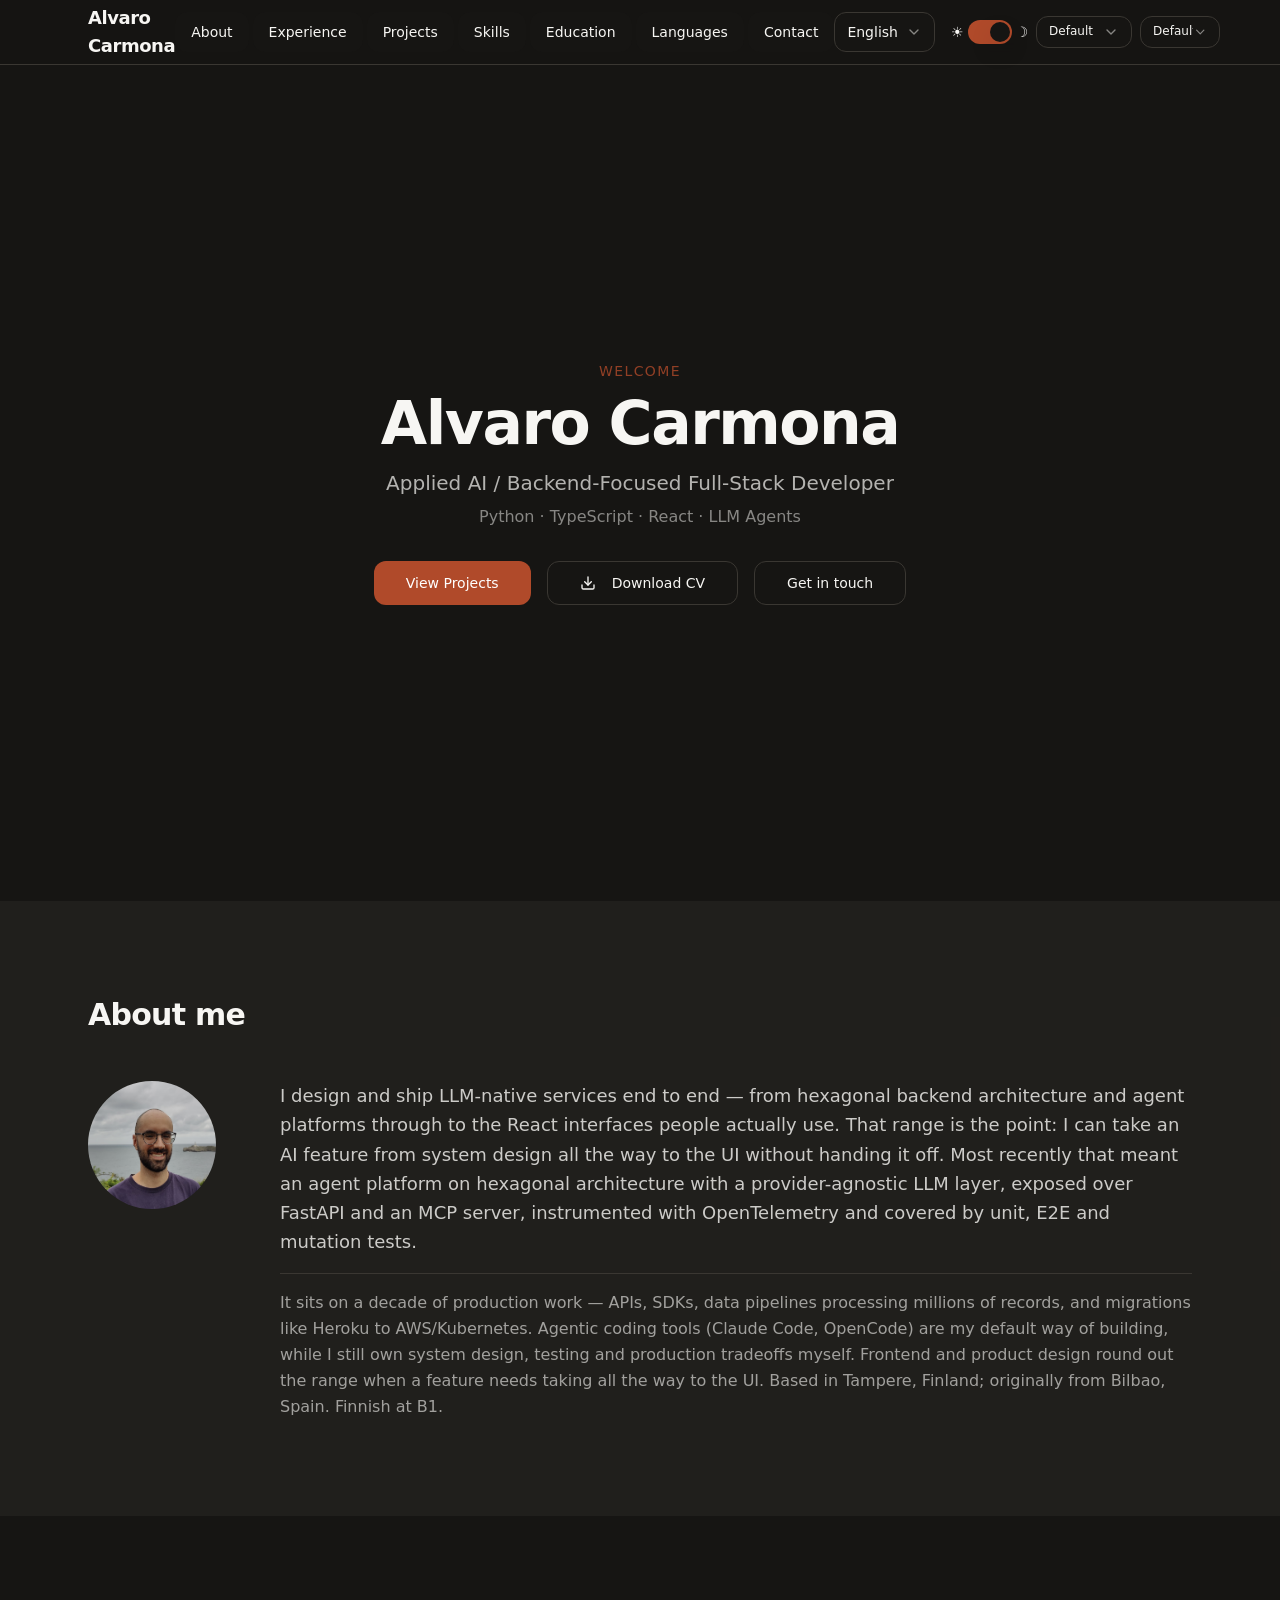
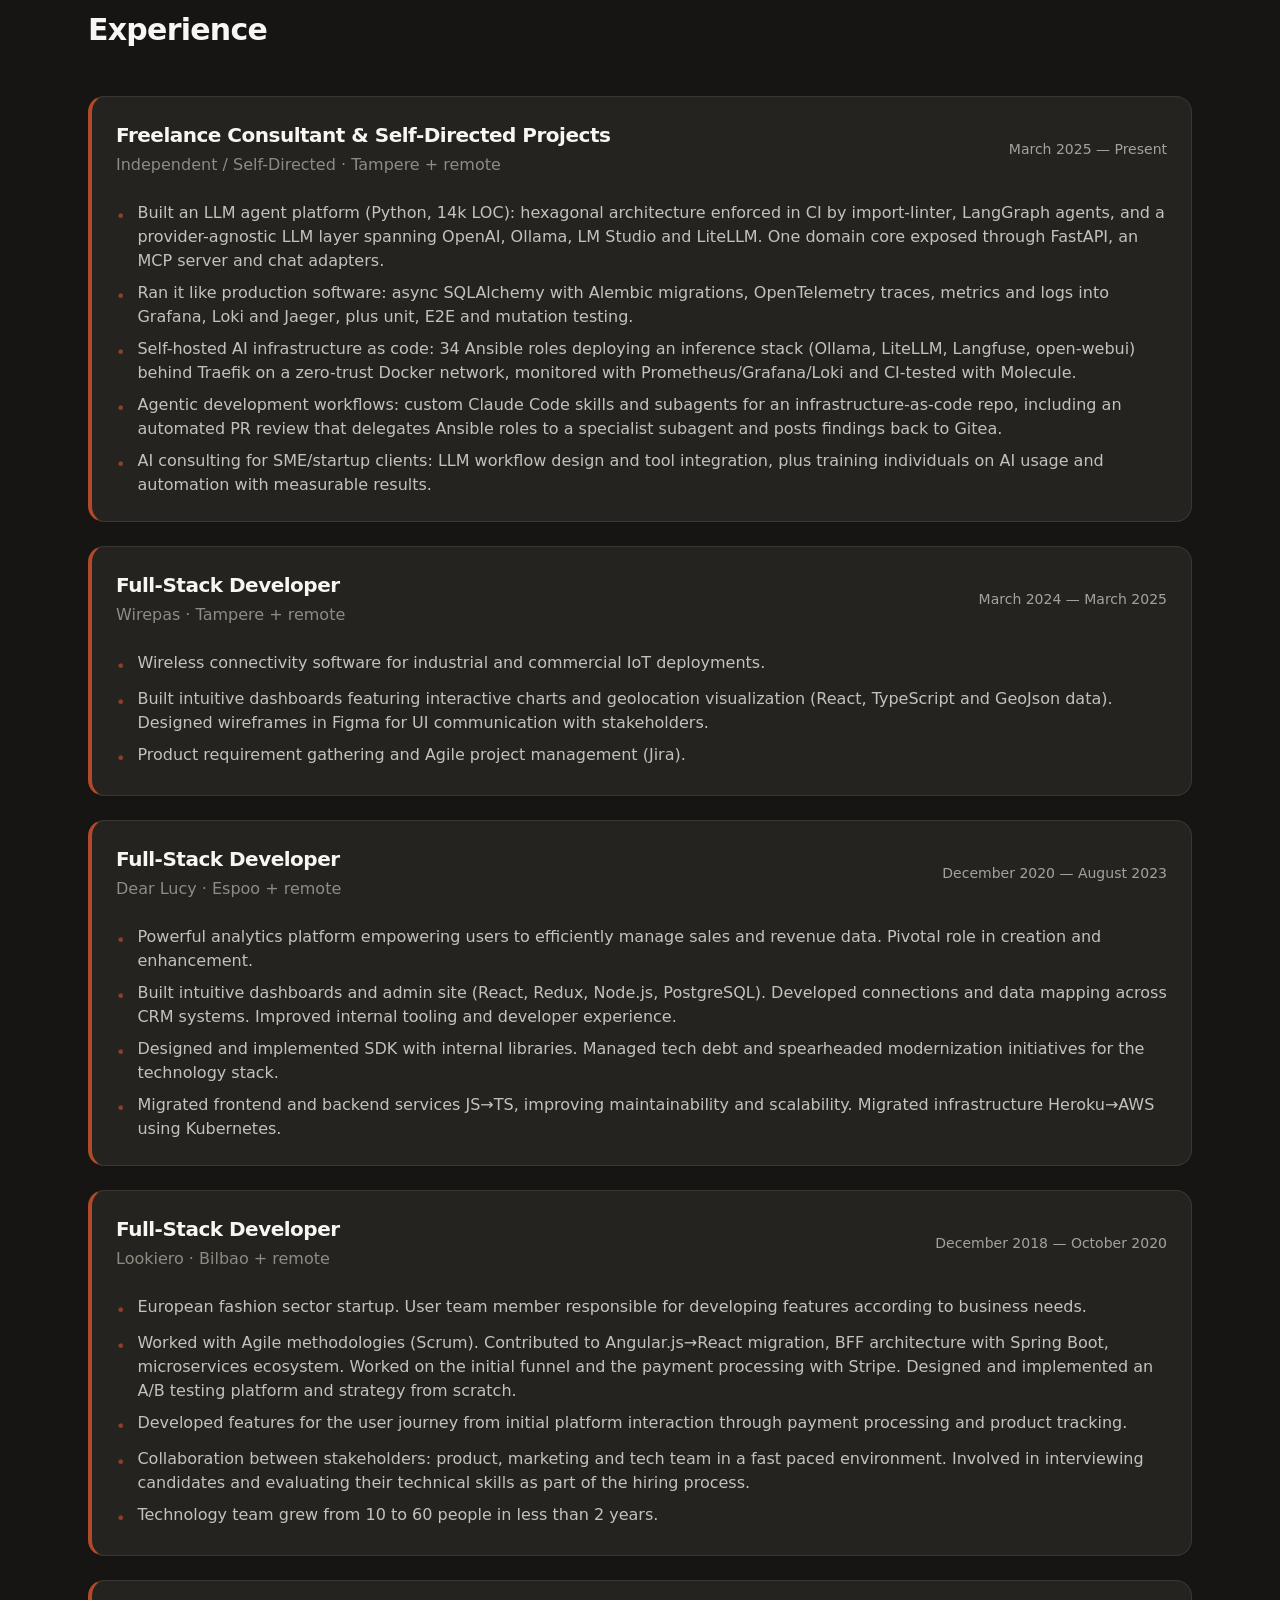
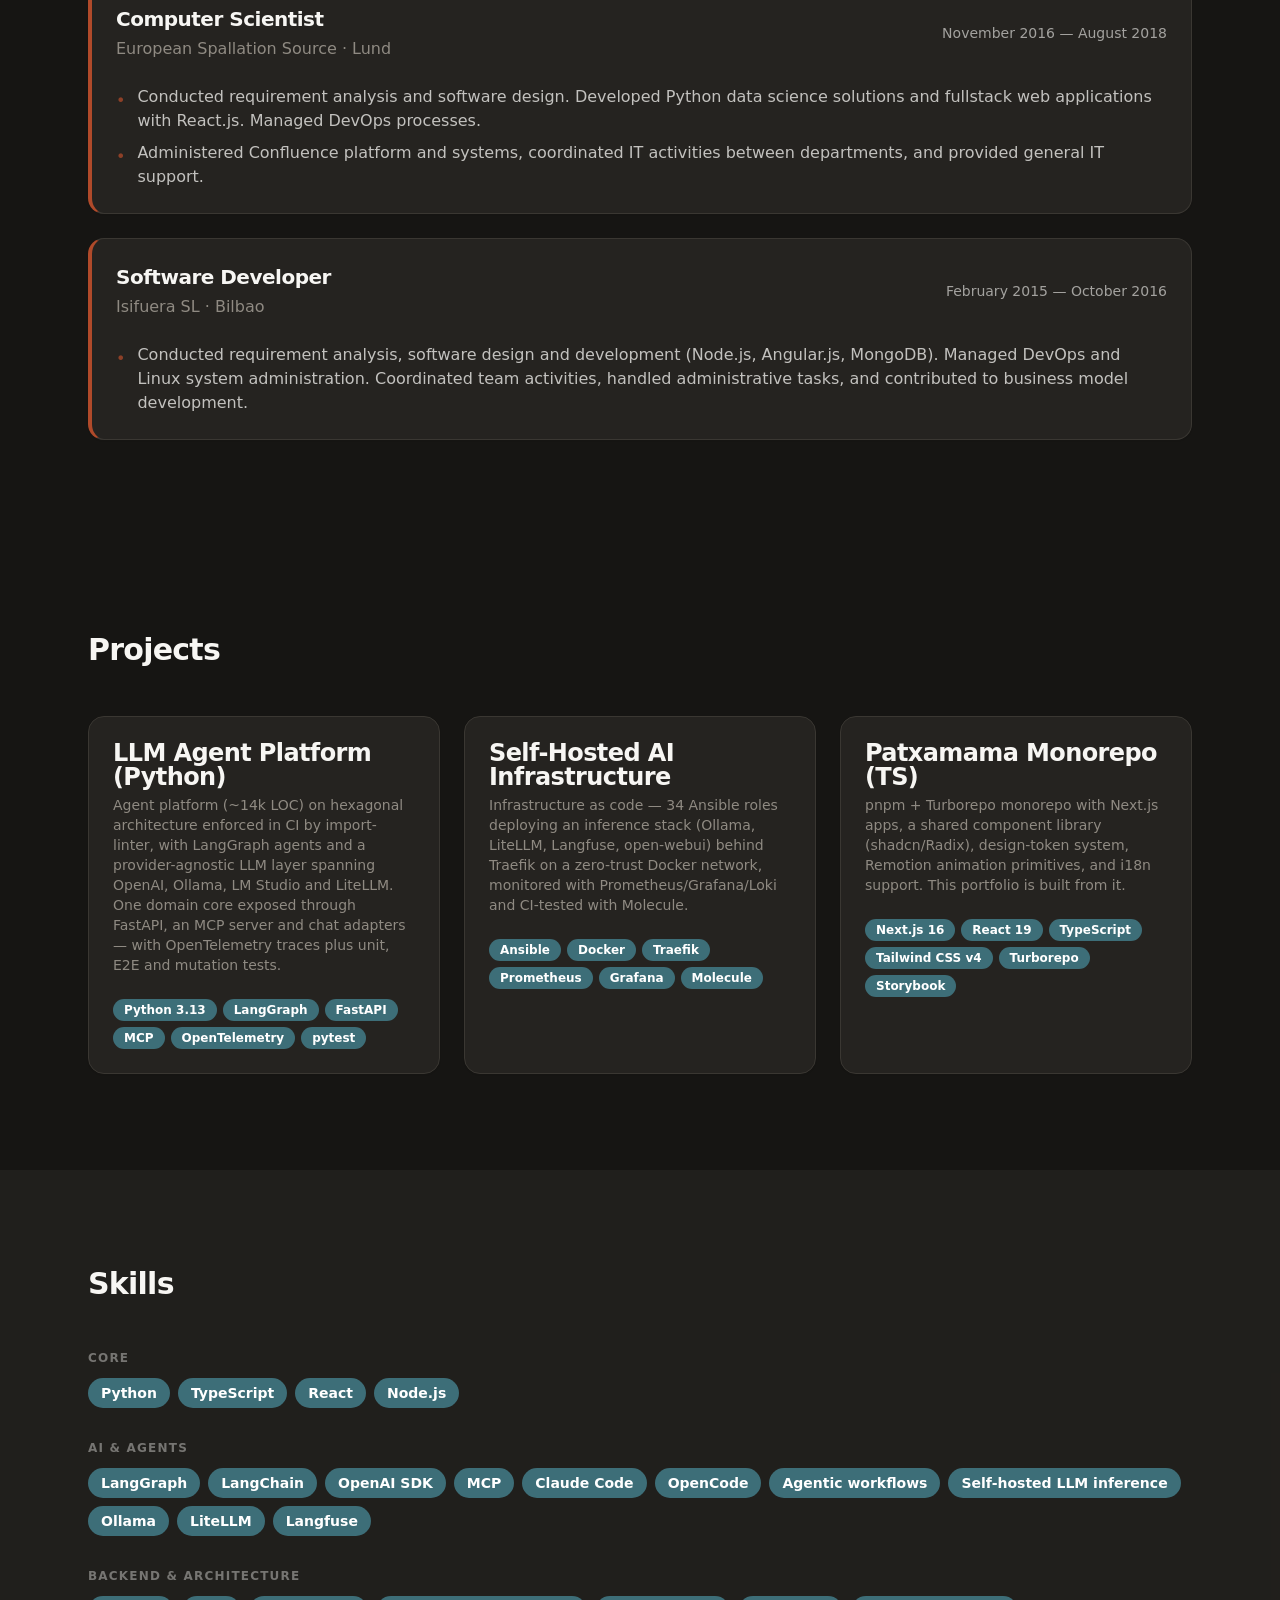
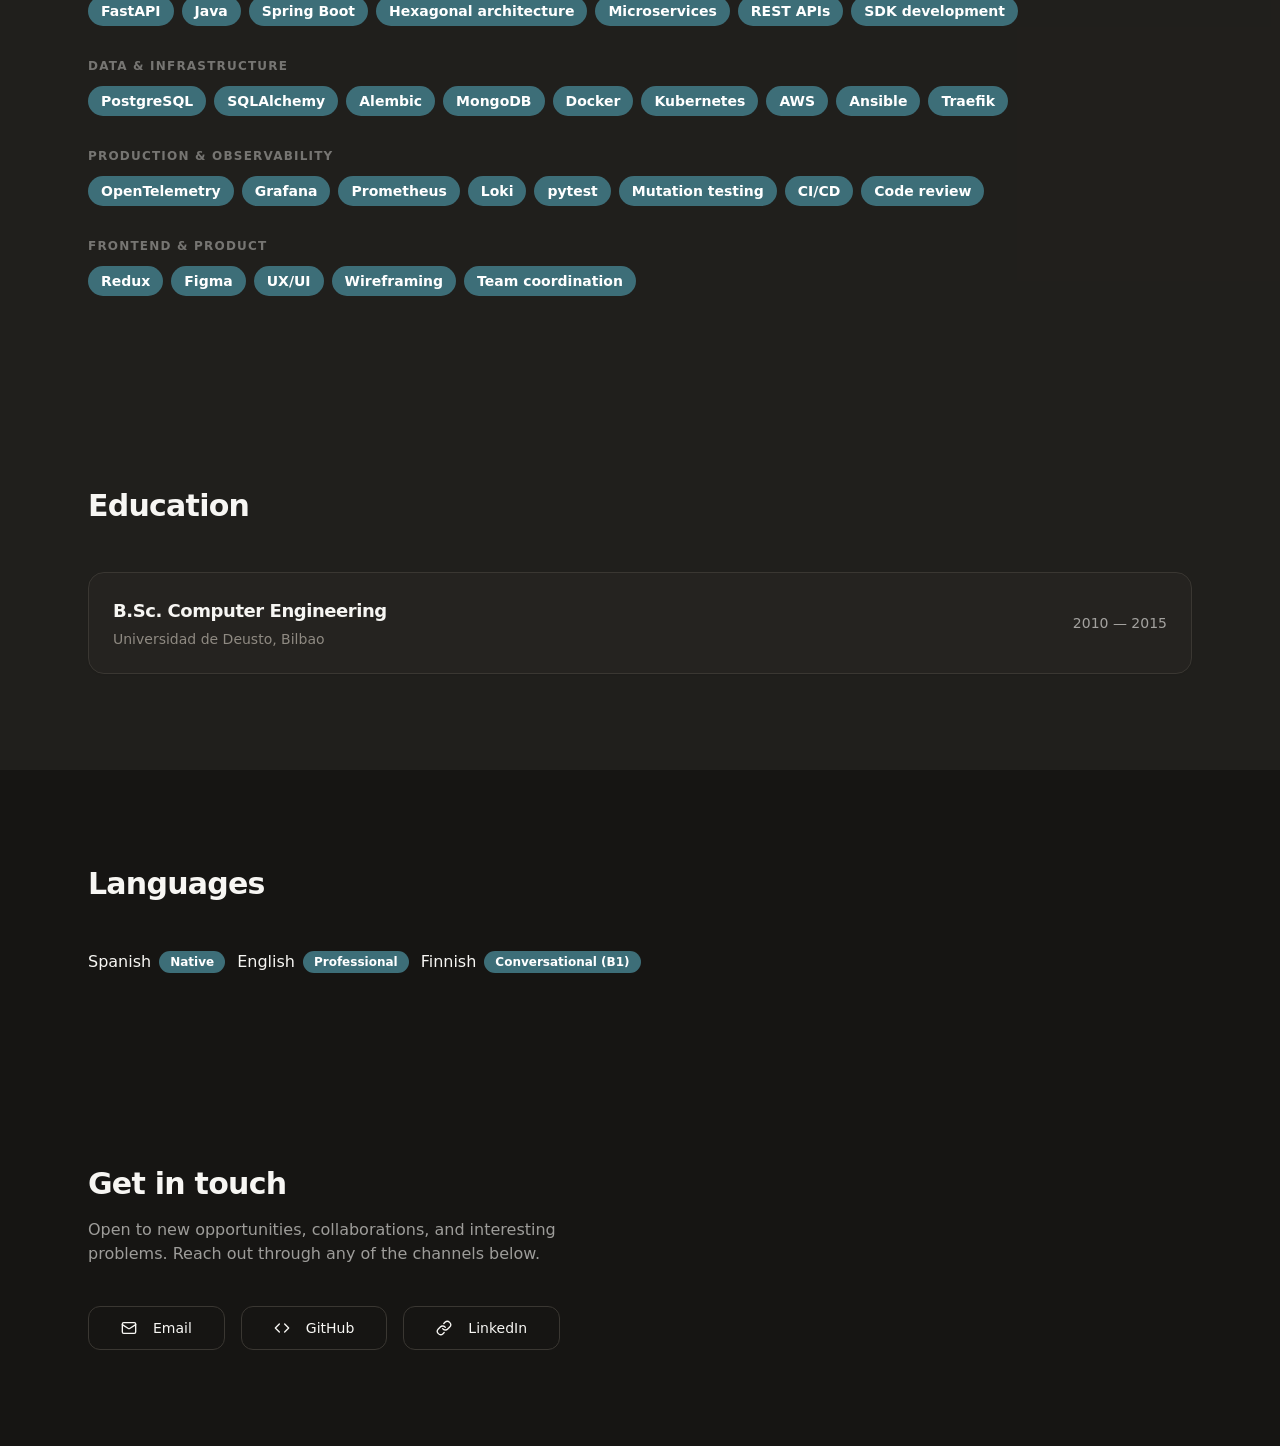
==== index.html @ c88eb070 "Deploy portfolio: remove phone number from published CV" ====
<!DOCTYPE html><!--YLGRhzPLDkF4S8PAmRIIP--><html lang="en"><head><meta charSet="utf-8"/><meta name="viewport" content="width=device-width, initial-scale=1"/><link rel="preload" href="/_next/static/media/797e433ab948586e-s.p.29207c2f.woff2" as="font" crossorigin="" type="font/woff2"/><link rel="preload" href="/_next/static/media/caa3a2e1cccd8315-s.p.3b6cae6d.woff2" as="font" crossorigin="" type="font/woff2"/><link rel="stylesheet" href="/_next/static/chunks/5439904be2a55118.css" data-precedence="next"/><link rel="preload" as="script" fetchPriority="low" href="/_next/static/chunks/b83a00e6a54d08fe.js"/><script src="/_next/static/chunks/1ad20c5af3b3761f.js" async=""></script><script src="/_next/static/chunks/42572c067be8ea0f.js" async=""></script><script src="/_next/static/chunks/e62816979b631e9d.js" async=""></script><script src="/_next/static/chunks/turbopack-d4e8597b833c6150.js" async=""></script><script src="/_next/static/chunks/bb46500bb1dc5b89.js" async=""></script><script src="/_next/static/chunks/bf589476bc472400.js" async=""></script><script src="/_next/static/chunks/a66e09a7c2336f67.js" async=""></script><script src="/_next/static/chunks/f2ffef7019c3bb6b.js" async=""></script><meta name="next-size-adjust" content=""/><title>Alvaro Carmona — Applied AI / Backend-Focused Full-Stack Developer</title><meta name="description" content="I design and ship LLM-native services end to end — from hexagonal backend architecture and agent platforms through to the React interfaces people actually use. That range is the point: I can take an AI feature from system design all the way to the UI without handing it off."/><meta property="og:title" content="Alvaro Carmona — Applied AI / Backend-Focused Full-Stack Developer"/><meta property="og:description" content="I design and ship LLM-native services end to end — from hexagonal backend architecture and agent platforms through to the React interfaces people actually use. That range is the point: I can take an AI feature from system design all the way to the UI without handing it off."/><meta property="og:url" content="https://alvcarmona.github.io"/><meta property="og:site_name" content="Alvaro Carmona"/><meta property="og:type" content="website"/><meta name="twitter:card" content="summary_large_image"/><meta name="twitter:title" content="Alvaro Carmona — Applied AI / Backend-Focused Full-Stack Developer"/><meta name="twitter:description" content="I design and ship LLM-native services end to end — from hexagonal backend architecture and agent platforms through to the React interfaces people actually use. That range is the point: I can take an AI feature from system design all the way to the UI without handing it off."/><script src="/_next/static/chunks/a6dad97d9634a72d.js" noModule=""></script></head><body class="geist_a71539c9-module__T19VSG__variable geist_mono_8d43a2aa-module__8Li5zG__variable antialiased min-h-screen"><div hidden=""><!--$--><!--/$--></div><script>((a,b,c,d,e,f,g,h)=>{let i=document.documentElement,j=["light","dark"];function k(b){var c;(Array.isArray(a)?a:[a]).forEach(a=>{let c="class"===a,d=c&&f?e.map(a=>f[a]||a):e;c?(i.classList.remove(...d),i.classList.add(f&&f[b]?f[b]:b)):i.setAttribute(a,b)}),c=b,h&&j.includes(c)&&(i.style.colorScheme=c)}if(d)k(d);else try{let a=localStorage.getItem(b)||c,d=g&&"system"===a?window.matchMedia("(prefers-color-scheme: dark)").matches?"dark":"light":a;k(d)}catch(a){}})("data-theme","theme","default-dark",null,["default-light","default-dark","unit-01-light","unit-01-dark","unit-02-light","unit-02-dark","aurora-light","aurora-dark"],null,false,true)</script><a href="#main-content" class="sr-only focus:not-sr-only focus:absolute focus:top-2 focus:left-2 focus:z-100 focus:rounded-md focus:bg-background focus:px-4 focus:py-2 focus:text-foreground focus:outline-2 focus:outline-primary">Skip to content</a><header class="sticky top-0 z-50 border-b border-[var(--border)] bg-[var(--background)]/80 backdrop-blur-md"><nav class="container flex h-16 items-center justify-between"><a href="#hero" class="text-lg font-semibold tracking-tight text-[var(--foreground)] hover:opacity-80 transition-opacity">Alvaro Carmona</a><nav aria-label="Main" data-orientation="horizontal" dir="ltr" class="relative z-10 max-w-max flex-1 items-center justify-center hidden md:flex"><div style="position:relative"><ul data-orientation="horizontal" class="group flex flex-1 list-none items-center justify-center space-x-1" dir="ltr"><li><a href="#about" class="group inline-flex h-10 w-max items-center justify-center rounded-md bg-background px-4 py-2 text-sm font-medium transition-colors hover:bg-hover hover:text-hover-foreground focus:bg-hover focus:text-hover-foreground focus:outline-none disabled:pointer-events-none disabled:opacity-50 data-[state=open]:bg-hover data-[state=open]:text-hover-foreground" data-radix-collection-item="">About</a></li><li><a href="#experience" class="group inline-flex h-10 w-max items-center justify-center rounded-md bg-background px-4 py-2 text-sm font-medium transition-colors hover:bg-hover hover:text-hover-foreground focus:bg-hover focus:text-hover-foreground focus:outline-none disabled:pointer-events-none disabled:opacity-50 data-[state=open]:bg-hover data-[state=open]:text-hover-foreground" data-radix-collection-item="">Experience</a></li><li><a href="#projects" class="group inline-flex h-10 w-max items-center justify-center rounded-md bg-background px-4 py-2 text-sm font-medium transition-colors hover:bg-hover hover:text-hover-foreground focus:bg-hover focus:text-hover-foreground focus:outline-none disabled:pointer-events-none disabled:opacity-50 data-[state=open]:bg-hover data-[state=open]:text-hover-foreground" data-radix-collection-item="">Projects</a></li><li><a href="#skills" class="group inline-flex h-10 w-max items-center justify-center rounded-md bg-background px-4 py-2 text-sm font-medium transition-colors hover:bg-hover hover:text-hover-foreground focus:bg-hover focus:text-hover-foreground focus:outline-none disabled:pointer-events-none disabled:opacity-50 data-[state=open]:bg-hover data-[state=open]:text-hover-foreground" data-radix-collection-item="">Skills</a></li><li><a href="#education" class="group inline-flex h-10 w-max items-center justify-center rounded-md bg-background px-4 py-2 text-sm font-medium transition-colors hover:bg-hover hover:text-hover-foreground focus:bg-hover focus:text-hover-foreground focus:outline-none disabled:pointer-events-none disabled:opacity-50 data-[state=open]:bg-hover data-[state=open]:text-hover-foreground" data-radix-collection-item="">Education</a></li><li><a href="#languages" class="group inline-flex h-10 w-max items-center justify-center rounded-md bg-background px-4 py-2 text-sm font-medium transition-colors hover:bg-hover hover:text-hover-foreground focus:bg-hover focus:text-hover-foreground focus:outline-none disabled:pointer-events-none disabled:opacity-50 data-[state=open]:bg-hover data-[state=open]:text-hover-foreground" data-radix-collection-item="">Languages</a></li><li><a href="#contact" class="group inline-flex h-10 w-max items-center justify-center rounded-md bg-background px-4 py-2 text-sm font-medium transition-colors hover:bg-hover hover:text-hover-foreground focus:bg-hover focus:text-hover-foreground focus:outline-none disabled:pointer-events-none disabled:opacity-50 data-[state=open]:bg-hover data-[state=open]:text-hover-foreground" data-radix-collection-item="">Contact</a></li></ul></div><div class="absolute left-0 top-full flex justify-center"></div></nav><div class="flex items-center gap-4"><!--$!--><template data-dgst="BAILOUT_TO_CLIENT_SIDE_RENDERING"></template><div class="h-9 w-24"></div><!--/$--><div aria-hidden="true" style="visibility:hidden;width:15rem;height:2.5rem"></div><button class="inline-flex items-center justify-center gap-2 whitespace-nowrap rounded-md text-sm font-medium ring-offset-background transition-colors focus-visible:outline-none focus-visible:ring-2 focus-visible:ring-ring focus-visible:ring-offset-2 disabled:pointer-events-none disabled:opacity-50 disabled:cursor-not-allowed cursor-pointer [&amp;_svg]:pointer-events-none [&amp;_svg]:size-4 [&amp;_svg]:shrink-0 hover:bg-hover hover:text-hover-foreground h-10 w-10 md:hidden" aria-label="Open menu" type="button" aria-haspopup="dialog" aria-expanded="false" aria-controls="radix-_R_flb_" data-state="closed"><svg xmlns="http://www.w3.org/2000/svg" width="24" height="24" viewBox="0 0 24 24" fill="none" stroke="currentColor" stroke-width="2" stroke-linecap="round" stroke-linejoin="round" class="lucide lucide-menu h-5 w-5" aria-hidden="true"><path d="M4 5h16"></path><path d="M4 12h16"></path><path d="M4 19h16"></path></svg></button></div></nav></header><main id="main-content"><section id="hero" class="flex min-h-[calc(100vh-4rem)] flex-col items-center justify-center text-center px-4 py-24"><p class="mb-3 text-sm font-medium uppercase tracking-widest text-[var(--primary)] opacity-80">Welcome</p><h1 class="mb-4 text-4xl font-bold tracking-tight sm:text-6xl text-[var(--foreground)]">Alvaro Carmona</h1><p class="mb-2 text-xl font-medium text-[var(--foreground)] opacity-70">Applied AI / Backend-Focused Full-Stack Developer</p><p class="mb-8 max-w-xl text-base text-[var(--foreground)] opacity-50">Python · TypeScript · React · LLM Agents</p><div class="flex flex-wrap gap-4 justify-center"><a href="#projects" class="inline-flex items-center justify-center gap-2 whitespace-nowrap text-sm font-medium ring-offset-background transition-colors focus-visible:outline-none focus-visible:ring-2 focus-visible:ring-ring focus-visible:ring-offset-2 disabled:pointer-events-none disabled:opacity-50 disabled:cursor-not-allowed cursor-pointer [&amp;_svg]:pointer-events-none [&amp;_svg]:size-4 [&amp;_svg]:shrink-0 bg-primary text-primary-foreground hover:bg-primary/90 h-11 rounded-md px-8">View Projects</a><a href="/cv-alvaro-carmona.pdf" download="" class="inline-flex items-center justify-center gap-2 whitespace-nowrap text-sm font-medium ring-offset-background transition-colors focus-visible:outline-none focus-visible:ring-2 focus-visible:ring-ring focus-visible:ring-offset-2 disabled:pointer-events-none disabled:opacity-50 disabled:cursor-not-allowed cursor-pointer [&amp;_svg]:pointer-events-none [&amp;_svg]:size-4 [&amp;_svg]:shrink-0 border border-input bg-background hover:bg-hover hover:text-hover-foreground h-11 rounded-md px-8"><svg xmlns="http://www.w3.org/2000/svg" width="24" height="24" viewBox="0 0 24 24" fill="none" stroke="currentColor" stroke-width="2" stroke-linecap="round" stroke-linejoin="round" class="lucide lucide-download mr-2 h-4 w-4" aria-hidden="true"><path d="M12 15V3"></path><path d="M21 15v4a2 2 0 0 1-2 2H5a2 2 0 0 1-2-2v-4"></path><path d="m7 10 5 5 5-5"></path></svg>Download CV</a><a href="#contact" class="inline-flex items-center justify-center gap-2 whitespace-nowrap text-sm font-medium ring-offset-background transition-colors focus-visible:outline-none focus-visible:ring-2 focus-visible:ring-ring focus-visible:ring-offset-2 disabled:pointer-events-none disabled:opacity-50 disabled:cursor-not-allowed cursor-pointer [&amp;_svg]:pointer-events-none [&amp;_svg]:size-4 [&amp;_svg]:shrink-0 border border-input bg-background hover:bg-hover hover:text-hover-foreground h-11 rounded-md px-8">Get in touch</a></div></section><section id="about" class="py-24 bg-[var(--muted)]/30"><div class="container"><h2 class="mb-12 text-3xl font-bold tracking-tight text-[var(--foreground)]">About me</h2><div class="flex flex-col gap-8 md:flex-row md:items-start md:gap-16"><div class="flex shrink-0 justify-center md:justify-start"><span class="relative flex shrink-0 overflow-hidden rounded-full h-32 w-32 text-3xl"><span class="flex h-full w-full items-center justify-center rounded-full bg-muted">AC</span></span></div><div class="space-y-4"><p class="text-lg leading-relaxed text-[var(--foreground)] opacity-80">I design and ship LLM-native services end to end — from hexagonal backend architecture and agent platforms through to the React interfaces people actually use. That range is the point: I can take an AI feature from system design all the way to the UI without handing it off.
    Most recently that meant an agent platform on hexagonal architecture with a provider-agnostic LLM layer, exposed over FastAPI and an MCP server, instrumented with OpenTelemetry and covered by unit, E2E and mutation tests.</p><div data-orientation="horizontal" role="none" class="shrink-0 bg-border h-[1px] w-full"></div><p class="text-base leading-relaxed text-[var(--foreground)] opacity-60">It sits on a decade of production work — APIs, SDKs, data pipelines processing millions of records, and migrations like Heroku to AWS/Kubernetes. Agentic coding tools (Claude Code, OpenCode) are my default way of building, while I still own system design, testing and production tradeoffs myself. Frontend and product design round out the range when a feature needs taking all the way to the UI. Based in Tampere, Finland; originally from Bilbao, Spain. Finnish at B1.</p></div></div></div></section><section id="experience" class="py-24"><div class="container"><h2 class="mb-12 text-3xl font-bold tracking-tight text-[var(--foreground)]">Experience</h2><div class="space-y-6"><div class="rounded-lg border bg-card text-card-foreground shadow-sm border-l-4 border-l-[var(--primary)]"><div class="flex flex-col space-y-1.5 p-6"><div class="flex flex-col gap-2 sm:flex-row sm:items-center sm:justify-between"><div><div class="font-semibold tracking-tight text-xl">Freelance Consultant &amp; Self-Directed Projects</div><div class="text-muted-foreground mt-1 text-base">Independent / Self-Directed<!-- --> · <!-- -->Tampere + remote</div></div><span class="inline-flex text-sm font-medium text-[var(--foreground)] opacity-60">March 2025 — Present</span></div></div><div class="p-6 pt-0 space-y-4"><ul class="space-y-2"><li class="flex gap-3 text-[var(--foreground)] opacity-75"><span class="mt-1 flex-shrink-0 text-[var(--primary)]">•</span><span>Built an LLM agent platform (Python, 14k LOC): hexagonal architecture enforced in CI by import-linter, LangGraph agents, and a provider-agnostic LLM layer spanning OpenAI, Ollama, LM Studio and LiteLLM. One domain core exposed through FastAPI, an MCP server and chat adapters.</span></li><li class="flex gap-3 text-[var(--foreground)] opacity-75"><span class="mt-1 flex-shrink-0 text-[var(--primary)]">•</span><span>Ran it like production software: async SQLAlchemy with Alembic migrations, OpenTelemetry traces, metrics and logs into Grafana, Loki and Jaeger, plus unit, E2E and mutation testing.</span></li><li class="flex gap-3 text-[var(--foreground)] opacity-75"><span class="mt-1 flex-shrink-0 text-[var(--primary)]">•</span><span>Self-hosted AI infrastructure as code: 34 Ansible roles deploying an inference stack (Ollama, LiteLLM, Langfuse, open-webui) behind Traefik on a zero-trust Docker network, monitored with Prometheus/Grafana/Loki and CI-tested with Molecule.</span></li><li class="flex gap-3 text-[var(--foreground)] opacity-75"><span class="mt-1 flex-shrink-0 text-[var(--primary)]">•</span><span>Agentic development workflows: custom Claude Code skills and subagents for an infrastructure-as-code repo, including an automated PR review that delegates Ansible roles to a specialist subagent and posts findings back to Gitea.</span></li><li class="flex gap-3 text-[var(--foreground)] opacity-75"><span class="mt-1 flex-shrink-0 text-[var(--primary)]">•</span><span>AI consulting for SME/startup clients: LLM workflow design and tool integration, plus training individuals on AI usage and automation with measurable results.</span></li></ul></div></div><div class="rounded-lg border bg-card text-card-foreground shadow-sm border-l-4 border-l-[var(--primary)]"><div class="flex flex-col space-y-1.5 p-6"><div class="flex flex-col gap-2 sm:flex-row sm:items-center sm:justify-between"><div><div class="font-semibold tracking-tight text-xl">Full-Stack Developer</div><div class="text-muted-foreground mt-1 text-base">Wirepas<!-- --> · <!-- -->Tampere + remote</div></div><span class="inline-flex text-sm font-medium text-[var(--foreground)] opacity-60">March 2024 — March 2025</span></div></div><div class="p-6 pt-0 space-y-4"><ul class="space-y-2"><li class="flex gap-3 text-[var(--foreground)] opacity-75"><span class="mt-1 flex-shrink-0 text-[var(--primary)]">•</span><span>Wireless connectivity software for industrial and commercial IoT deployments.</span></li><li class="flex gap-3 text-[var(--foreground)] opacity-75"><span class="mt-1 flex-shrink-0 text-[var(--primary)]">•</span><span>Built intuitive dashboards featuring interactive charts and geolocation visualization (React, TypeScript and GeoJson data). Designed wireframes in Figma for UI communication with stakeholders.</span></li><li class="flex gap-3 text-[var(--foreground)] opacity-75"><span class="mt-1 flex-shrink-0 text-[var(--primary)]">•</span><span>Product requirement gathering and Agile project management (Jira).</span></li></ul></div></div><div class="rounded-lg border bg-card text-card-foreground shadow-sm border-l-4 border-l-[var(--primary)]"><div class="flex flex-col space-y-1.5 p-6"><div class="flex flex-col gap-2 sm:flex-row sm:items-center sm:justify-between"><div><div class="font-semibold tracking-tight text-xl">Full-Stack Developer</div><div class="text-muted-foreground mt-1 text-base">Dear Lucy<!-- --> · <!-- -->Espoo + remote</div></div><span class="inline-flex text-sm font-medium text-[var(--foreground)] opacity-60">December 2020 — August 2023</span></div></div><div class="p-6 pt-0 space-y-4"><ul class="space-y-2"><li class="flex gap-3 text-[var(--foreground)] opacity-75"><span class="mt-1 flex-shrink-0 text-[var(--primary)]">•</span><span>Powerful analytics platform empowering users to efficiently manage sales and revenue data. Pivotal role in creation and enhancement.</span></li><li class="flex gap-3 text-[var(--foreground)] opacity-75"><span class="mt-1 flex-shrink-0 text-[var(--primary)]">•</span><span>Built intuitive dashboards and admin site (React, Redux, Node.js, PostgreSQL). Developed connections and data mapping across CRM systems. Improved internal tooling and developer experience.</span></li><li class="flex gap-3 text-[var(--foreground)] opacity-75"><span class="mt-1 flex-shrink-0 text-[var(--primary)]">•</span><span>Designed and implemented SDK with internal libraries. Managed tech debt and spearheaded modernization initiatives for the technology stack.</span></li><li class="flex gap-3 text-[var(--foreground)] opacity-75"><span class="mt-1 flex-shrink-0 text-[var(--primary)]">•</span><span>Migrated frontend and backend services JS→TS, improving maintainability and scalability. Migrated infrastructure Heroku→AWS using Kubernetes.</span></li></ul></div></div><div class="rounded-lg border bg-card text-card-foreground shadow-sm border-l-4 border-l-[var(--primary)]"><div class="flex flex-col space-y-1.5 p-6"><div class="flex flex-col gap-2 sm:flex-row sm:items-center sm:justify-between"><div><div class="font-semibold tracking-tight text-xl">Full-Stack Developer</div><div class="text-muted-foreground mt-1 text-base">Lookiero<!-- --> · <!-- -->Bilbao + remote</div></div><span class="inline-flex text-sm font-medium text-[var(--foreground)] opacity-60">December 2018 — October 2020</span></div></div><div class="p-6 pt-0 space-y-4"><ul class="space-y-2"><li class="flex gap-3 text-[var(--foreground)] opacity-75"><span class="mt-1 flex-shrink-0 text-[var(--primary)]">•</span><span>European fashion sector startup. User team member responsible for developing features according to business needs.</span></li><li class="flex gap-3 text-[var(--foreground)] opacity-75"><span class="mt-1 flex-shrink-0 text-[var(--primary)]">•</span><span>Worked with Agile methodologies (Scrum). Contributed to Angular.js→React migration, BFF architecture with Spring Boot, microservices ecosystem. Worked on the initial funnel and the payment processing with Stripe. Designed and implemented an A/B testing platform and strategy from scratch.</span></li><li class="flex gap-3 text-[var(--foreground)] opacity-75"><span class="mt-1 flex-shrink-0 text-[var(--primary)]">•</span><span>Developed features for the user journey from initial platform interaction through payment processing and product tracking.</span></li><li class="flex gap-3 text-[var(--foreground)] opacity-75"><span class="mt-1 flex-shrink-0 text-[var(--primary)]">•</span><span>Collaboration between stakeholders: product, marketing and tech team in a fast paced environment. Involved in interviewing candidates and evaluating their technical skills as part of the hiring process.</span></li><li class="flex gap-3 text-[var(--foreground)] opacity-75"><span class="mt-1 flex-shrink-0 text-[var(--primary)]">•</span><span>Technology team grew from 10 to 60 people in less than 2 years.</span></li></ul></div></div><div class="rounded-lg border bg-card text-card-foreground shadow-sm border-l-4 border-l-[var(--primary)]"><div class="flex flex-col space-y-1.5 p-6"><div class="flex flex-col gap-2 sm:flex-row sm:items-center sm:justify-between"><div><div class="font-semibold tracking-tight text-xl">Computer Scientist</div><div class="text-muted-foreground mt-1 text-base">European Spallation Source<!-- --> · <!-- -->Lund</div></div><span class="inline-flex text-sm font-medium text-[var(--foreground)] opacity-60">November 2016 — August 2018</span></div></div><div class="p-6 pt-0 space-y-4"><ul class="space-y-2"><li class="flex gap-3 text-[var(--foreground)] opacity-75"><span class="mt-1 flex-shrink-0 text-[var(--primary)]">•</span><span>Conducted requirement analysis and software design. Developed Python data science solutions and fullstack web applications with React.js. Managed DevOps processes.</span></li><li class="flex gap-3 text-[var(--foreground)] opacity-75"><span class="mt-1 flex-shrink-0 text-[var(--primary)]">•</span><span>Administered Confluence platform and systems, coordinated IT activities between departments, and provided general IT support.</span></li></ul></div></div><div class="rounded-lg border bg-card text-card-foreground shadow-sm border-l-4 border-l-[var(--primary)]"><div class="flex flex-col space-y-1.5 p-6"><div class="flex flex-col gap-2 sm:flex-row sm:items-center sm:justify-between"><div><div class="font-semibold tracking-tight text-xl">Software Developer</div><div class="text-muted-foreground mt-1 text-base">Isifuera SL<!-- --> · <!-- -->Bilbao</div></div><span class="inline-flex text-sm font-medium text-[var(--foreground)] opacity-60">February 2015 — October 2016</span></div></div><div class="p-6 pt-0 space-y-4"><ul class="space-y-2"><li class="flex gap-3 text-[var(--foreground)] opacity-75"><span class="mt-1 flex-shrink-0 text-[var(--primary)]">•</span><span>Conducted requirement analysis, software design and development (Node.js, Angular.js, MongoDB). Managed DevOps and Linux system administration. Coordinated team activities, handled administrative tasks, and contributed to business model development.</span></li></ul></div></div></div></div></section><section id="projects" class="py-24"><div class="container"><h2 class="mb-12 text-3xl font-bold tracking-tight text-[var(--foreground)]">Projects</h2><div class="grid gap-6 sm:grid-cols-2 lg:grid-cols-3"><div class="rounded-lg border bg-card text-card-foreground shadow-sm flex flex-col"><div class="flex flex-col space-y-1.5 p-6"><div class="text-2xl font-semibold leading-none tracking-tight">LLM Agent Platform (Python)</div><div class="text-sm text-muted-foreground">Agent platform (~14k LOC) on hexagonal architecture enforced in CI by import-linter, with LangGraph agents and a provider-agnostic LLM layer spanning OpenAI, Ollama, LM Studio and LiteLLM. One domain core exposed through FastAPI, an MCP server and chat adapters — with OpenTelemetry traces plus unit, E2E and mutation tests.</div></div><div class="p-6 pt-0 flex-1"><div class="flex flex-wrap gap-1.5"><div class="inline-flex items-center rounded-full border px-2.5 py-0.5 font-semibold transition-colors focus:outline-none focus:ring-2 focus:ring-ring focus:ring-offset-2 border-transparent bg-secondary text-secondary-foreground hover:bg-secondary/80 text-xs">Python 3.13</div><div class="inline-flex items-center rounded-full border px-2.5 py-0.5 font-semibold transition-colors focus:outline-none focus:ring-2 focus:ring-ring focus:ring-offset-2 border-transparent bg-secondary text-secondary-foreground hover:bg-secondary/80 text-xs">LangGraph</div><div class="inline-flex items-center rounded-full border px-2.5 py-0.5 font-semibold transition-colors focus:outline-none focus:ring-2 focus:ring-ring focus:ring-offset-2 border-transparent bg-secondary text-secondary-foreground hover:bg-secondary/80 text-xs">FastAPI</div><div class="inline-flex items-center rounded-full border px-2.5 py-0.5 font-semibold transition-colors focus:outline-none focus:ring-2 focus:ring-ring focus:ring-offset-2 border-transparent bg-secondary text-secondary-foreground hover:bg-secondary/80 text-xs">MCP</div><div class="inline-flex items-center rounded-full border px-2.5 py-0.5 font-semibold transition-colors focus:outline-none focus:ring-2 focus:ring-ring focus:ring-offset-2 border-transparent bg-secondary text-secondary-foreground hover:bg-secondary/80 text-xs">OpenTelemetry</div><div class="inline-flex items-center rounded-full border px-2.5 py-0.5 font-semibold transition-colors focus:outline-none focus:ring-2 focus:ring-ring focus:ring-offset-2 border-transparent bg-secondary text-secondary-foreground hover:bg-secondary/80 text-xs">pytest</div></div></div></div><div class="rounded-lg border bg-card text-card-foreground shadow-sm flex flex-col"><div class="flex flex-col space-y-1.5 p-6"><div class="text-2xl font-semibold leading-none tracking-tight">Self-Hosted AI Infrastructure</div><div class="text-sm text-muted-foreground">Infrastructure as code — 34 Ansible roles deploying an inference stack (Ollama, LiteLLM, Langfuse, open-webui) behind Traefik on a zero-trust Docker network, monitored with Prometheus/Grafana/Loki and CI-tested with Molecule.</div></div><div class="p-6 pt-0 flex-1"><div class="flex flex-wrap gap-1.5"><div class="inline-flex items-center rounded-full border px-2.5 py-0.5 font-semibold transition-colors focus:outline-none focus:ring-2 focus:ring-ring focus:ring-offset-2 border-transparent bg-secondary text-secondary-foreground hover:bg-secondary/80 text-xs">Ansible</div><div class="inline-flex items-center rounded-full border px-2.5 py-0.5 font-semibold transition-colors focus:outline-none focus:ring-2 focus:ring-ring focus:ring-offset-2 border-transparent bg-secondary text-secondary-foreground hover:bg-secondary/80 text-xs">Docker</div><div class="inline-flex items-center rounded-full border px-2.5 py-0.5 font-semibold transition-colors focus:outline-none focus:ring-2 focus:ring-ring focus:ring-offset-2 border-transparent bg-secondary text-secondary-foreground hover:bg-secondary/80 text-xs">Traefik</div><div class="inline-flex items-center rounded-full border px-2.5 py-0.5 font-semibold transition-colors focus:outline-none focus:ring-2 focus:ring-ring focus:ring-offset-2 border-transparent bg-secondary text-secondary-foreground hover:bg-secondary/80 text-xs">Prometheus</div><div class="inline-flex items-center rounded-full border px-2.5 py-0.5 font-semibold transition-colors focus:outline-none focus:ring-2 focus:ring-ring focus:ring-offset-2 border-transparent bg-secondary text-secondary-foreground hover:bg-secondary/80 text-xs">Grafana</div><div class="inline-flex items-center rounded-full border px-2.5 py-0.5 font-semibold transition-colors focus:outline-none focus:ring-2 focus:ring-ring focus:ring-offset-2 border-transparent bg-secondary text-secondary-foreground hover:bg-secondary/80 text-xs">Molecule</div></div></div></div><div class="rounded-lg border bg-card text-card-foreground shadow-sm flex flex-col"><div class="flex flex-col space-y-1.5 p-6"><div class="text-2xl font-semibold leading-none tracking-tight">Patxamama Monorepo (TS)</div><div class="text-sm text-muted-foreground">pnpm + Turborepo monorepo with Next.js apps, a shared component library (shadcn/Radix), design-token system, Remotion animation primitives, and i18n support. This portfolio is built from it.</div></div><div class="p-6 pt-0 flex-1"><div class="flex flex-wrap gap-1.5"><div class="inline-flex items-center rounded-full border px-2.5 py-0.5 font-semibold transition-colors focus:outline-none focus:ring-2 focus:ring-ring focus:ring-offset-2 border-transparent bg-secondary text-secondary-foreground hover:bg-secondary/80 text-xs">Next.js 16</div><div class="inline-flex items-center rounded-full border px-2.5 py-0.5 font-semibold transition-colors focus:outline-none focus:ring-2 focus:ring-ring focus:ring-offset-2 border-transparent bg-secondary text-secondary-foreground hover:bg-secondary/80 text-xs">React 19</div><div class="inline-flex items-center rounded-full border px-2.5 py-0.5 font-semibold transition-colors focus:outline-none focus:ring-2 focus:ring-ring focus:ring-offset-2 border-transparent bg-secondary text-secondary-foreground hover:bg-secondary/80 text-xs">TypeScript</div><div class="inline-flex items-center rounded-full border px-2.5 py-0.5 font-semibold transition-colors focus:outline-none focus:ring-2 focus:ring-ring focus:ring-offset-2 border-transparent bg-secondary text-secondary-foreground hover:bg-secondary/80 text-xs">Tailwind CSS v4</div><div class="inline-flex items-center rounded-full border px-2.5 py-0.5 font-semibold transition-colors focus:outline-none focus:ring-2 focus:ring-ring focus:ring-offset-2 border-transparent bg-secondary text-secondary-foreground hover:bg-secondary/80 text-xs">Turborepo</div><div class="inline-flex items-center rounded-full border px-2.5 py-0.5 font-semibold transition-colors focus:outline-none focus:ring-2 focus:ring-ring focus:ring-offset-2 border-transparent bg-secondary text-secondary-foreground hover:bg-secondary/80 text-xs">Storybook</div></div></div></div></div></div></section><section id="skills" class="py-24 bg-[var(--muted)]/30"><div class="container"><h2 class="mb-12 text-3xl font-bold tracking-tight text-[var(--foreground)]">Skills</h2><div class="space-y-8"><div><p class="mb-3 text-xs font-semibold uppercase tracking-widest text-[var(--foreground)] opacity-40">Core</p><div class="flex flex-wrap gap-2"><div class="inline-flex items-center rounded-full border font-semibold transition-colors focus:outline-none focus:ring-2 focus:ring-ring focus:ring-offset-2 border-transparent bg-secondary text-secondary-foreground hover:bg-secondary/80 px-3 py-1 text-sm">Python</div><div class="inline-flex items-center rounded-full border font-semibold transition-colors focus:outline-none focus:ring-2 focus:ring-ring focus:ring-offset-2 border-transparent bg-secondary text-secondary-foreground hover:bg-secondary/80 px-3 py-1 text-sm">TypeScript</div><div class="inline-flex items-center rounded-full border font-semibold transition-colors focus:outline-none focus:ring-2 focus:ring-ring focus:ring-offset-2 border-transparent bg-secondary text-secondary-foreground hover:bg-secondary/80 px-3 py-1 text-sm">React</div><div class="inline-flex items-center rounded-full border font-semibold transition-colors focus:outline-none focus:ring-2 focus:ring-ring focus:ring-offset-2 border-transparent bg-secondary text-secondary-foreground hover:bg-secondary/80 px-3 py-1 text-sm">Node.js</div></div></div><div><p class="mb-3 text-xs font-semibold uppercase tracking-widest text-[var(--foreground)] opacity-40">AI &amp; Agents</p><div class="flex flex-wrap gap-2"><div class="inline-flex items-center rounded-full border font-semibold transition-colors focus:outline-none focus:ring-2 focus:ring-ring focus:ring-offset-2 border-transparent bg-secondary text-secondary-foreground hover:bg-secondary/80 px-3 py-1 text-sm">LangGraph</div><div class="inline-flex items-center rounded-full border font-semibold transition-colors focus:outline-none focus:ring-2 focus:ring-ring focus:ring-offset-2 border-transparent bg-secondary text-secondary-foreground hover:bg-secondary/80 px-3 py-1 text-sm">LangChain</div><div class="inline-flex items-center rounded-full border font-semibold transition-colors focus:outline-none focus:ring-2 focus:ring-ring focus:ring-offset-2 border-transparent bg-secondary text-secondary-foreground hover:bg-secondary/80 px-3 py-1 text-sm">OpenAI SDK</div><div class="inline-flex items-center rounded-full border font-semibold transition-colors focus:outline-none focus:ring-2 focus:ring-ring focus:ring-offset-2 border-transparent bg-secondary text-secondary-foreground hover:bg-secondary/80 px-3 py-1 text-sm">MCP</div><div class="inline-flex items-center rounded-full border font-semibold transition-colors focus:outline-none focus:ring-2 focus:ring-ring focus:ring-offset-2 border-transparent bg-secondary text-secondary-foreground hover:bg-secondary/80 px-3 py-1 text-sm">Claude Code</div><div class="inline-flex items-center rounded-full border font-semibold transition-colors focus:outline-none focus:ring-2 focus:ring-ring focus:ring-offset-2 border-transparent bg-secondary text-secondary-foreground hover:bg-secondary/80 px-3 py-1 text-sm">OpenCode</div><div class="inline-flex items-center rounded-full border font-semibold transition-colors focus:outline-none focus:ring-2 focus:ring-ring focus:ring-offset-2 border-transparent bg-secondary text-secondary-foreground hover:bg-secondary/80 px-3 py-1 text-sm">Agentic workflows</div><div class="inline-flex items-center rounded-full border font-semibold transition-colors focus:outline-none focus:ring-2 focus:ring-ring focus:ring-offset-2 border-transparent bg-secondary text-secondary-foreground hover:bg-secondary/80 px-3 py-1 text-sm">Self-hosted LLM inference</div><div class="inline-flex items-center rounded-full border font-semibold transition-colors focus:outline-none focus:ring-2 focus:ring-ring focus:ring-offset-2 border-transparent bg-secondary text-secondary-foreground hover:bg-secondary/80 px-3 py-1 text-sm">Ollama</div><div class="inline-flex items-center rounded-full border font-semibold transition-colors focus:outline-none focus:ring-2 focus:ring-ring focus:ring-offset-2 border-transparent bg-secondary text-secondary-foreground hover:bg-secondary/80 px-3 py-1 text-sm">LiteLLM</div><div class="inline-flex items-center rounded-full border font-semibold transition-colors focus:outline-none focus:ring-2 focus:ring-ring focus:ring-offset-2 border-transparent bg-secondary text-secondary-foreground hover:bg-secondary/80 px-3 py-1 text-sm">Langfuse</div></div></div><div><p class="mb-3 text-xs font-semibold uppercase tracking-widest text-[var(--foreground)] opacity-40">Backend &amp; Architecture</p><div class="flex flex-wrap gap-2"><div class="inline-flex items-center rounded-full border font-semibold transition-colors focus:outline-none focus:ring-2 focus:ring-ring focus:ring-offset-2 border-transparent bg-secondary text-secondary-foreground hover:bg-secondary/80 px-3 py-1 text-sm">FastAPI</div><div class="inline-flex items-center rounded-full border font-semibold transition-colors focus:outline-none focus:ring-2 focus:ring-ring focus:ring-offset-2 border-transparent bg-secondary text-secondary-foreground hover:bg-secondary/80 px-3 py-1 text-sm">Java</div><div class="inline-flex items-center rounded-full border font-semibold transition-colors focus:outline-none focus:ring-2 focus:ring-ring focus:ring-offset-2 border-transparent bg-secondary text-secondary-foreground hover:bg-secondary/80 px-3 py-1 text-sm">Spring Boot</div><div class="inline-flex items-center rounded-full border font-semibold transition-colors focus:outline-none focus:ring-2 focus:ring-ring focus:ring-offset-2 border-transparent bg-secondary text-secondary-foreground hover:bg-secondary/80 px-3 py-1 text-sm">Hexagonal architecture</div><div class="inline-flex items-center rounded-full border font-semibold transition-colors focus:outline-none focus:ring-2 focus:ring-ring focus:ring-offset-2 border-transparent bg-secondary text-secondary-foreground hover:bg-secondary/80 px-3 py-1 text-sm">Microservices</div><div class="inline-flex items-center rounded-full border font-semibold transition-colors focus:outline-none focus:ring-2 focus:ring-ring focus:ring-offset-2 border-transparent bg-secondary text-secondary-foreground hover:bg-secondary/80 px-3 py-1 text-sm">REST APIs</div><div class="inline-flex items-center rounded-full border font-semibold transition-colors focus:outline-none focus:ring-2 focus:ring-ring focus:ring-offset-2 border-transparent bg-secondary text-secondary-foreground hover:bg-secondary/80 px-3 py-1 text-sm">SDK development</div></div></div><div><p class="mb-3 text-xs font-semibold uppercase tracking-widest text-[var(--foreground)] opacity-40">Data &amp; Infrastructure</p><div class="flex flex-wrap gap-2"><div class="inline-flex items-center rounded-full border font-semibold transition-colors focus:outline-none focus:ring-2 focus:ring-ring focus:ring-offset-2 border-transparent bg-secondary text-secondary-foreground hover:bg-secondary/80 px-3 py-1 text-sm">PostgreSQL</div><div class="inline-flex items-center rounded-full border font-semibold transition-colors focus:outline-none focus:ring-2 focus:ring-ring focus:ring-offset-2 border-transparent bg-secondary text-secondary-foreground hover:bg-secondary/80 px-3 py-1 text-sm">SQLAlchemy</div><div class="inline-flex items-center rounded-full border font-semibold transition-colors focus:outline-none focus:ring-2 focus:ring-ring focus:ring-offset-2 border-transparent bg-secondary text-secondary-foreground hover:bg-secondary/80 px-3 py-1 text-sm">Alembic</div><div class="inline-flex items-center rounded-full border font-semibold transition-colors focus:outline-none focus:ring-2 focus:ring-ring focus:ring-offset-2 border-transparent bg-secondary text-secondary-foreground hover:bg-secondary/80 px-3 py-1 text-sm">MongoDB</div><div class="inline-flex items-center rounded-full border font-semibold transition-colors focus:outline-none focus:ring-2 focus:ring-ring focus:ring-offset-2 border-transparent bg-secondary text-secondary-foreground hover:bg-secondary/80 px-3 py-1 text-sm">Docker</div><div class="inline-flex items-center rounded-full border font-semibold transition-colors focus:outline-none focus:ring-2 focus:ring-ring focus:ring-offset-2 border-transparent bg-secondary text-secondary-foreground hover:bg-secondary/80 px-3 py-1 text-sm">Kubernetes</div><div class="inline-flex items-center rounded-full border font-semibold transition-colors focus:outline-none focus:ring-2 focus:ring-ring focus:ring-offset-2 border-transparent bg-secondary text-secondary-foreground hover:bg-secondary/80 px-3 py-1 text-sm">AWS</div><div class="inline-flex items-center rounded-full border font-semibold transition-colors focus:outline-none focus:ring-2 focus:ring-ring focus:ring-offset-2 border-transparent bg-secondary text-secondary-foreground hover:bg-secondary/80 px-3 py-1 text-sm">Ansible</div><div class="inline-flex items-center rounded-full border font-semibold transition-colors focus:outline-none focus:ring-2 focus:ring-ring focus:ring-offset-2 border-transparent bg-secondary text-secondary-foreground hover:bg-secondary/80 px-3 py-1 text-sm">Traefik</div></div></div><div><p class="mb-3 text-xs font-semibold uppercase tracking-widest text-[var(--foreground)] opacity-40">Production &amp; Observability</p><div class="flex flex-wrap gap-2"><div class="inline-flex items-center rounded-full border font-semibold transition-colors focus:outline-none focus:ring-2 focus:ring-ring focus:ring-offset-2 border-transparent bg-secondary text-secondary-foreground hover:bg-secondary/80 px-3 py-1 text-sm">OpenTelemetry</div><div class="inline-flex items-center rounded-full border font-semibold transition-colors focus:outline-none focus:ring-2 focus:ring-ring focus:ring-offset-2 border-transparent bg-secondary text-secondary-foreground hover:bg-secondary/80 px-3 py-1 text-sm">Grafana</div><div class="inline-flex items-center rounded-full border font-semibold transition-colors focus:outline-none focus:ring-2 focus:ring-ring focus:ring-offset-2 border-transparent bg-secondary text-secondary-foreground hover:bg-secondary/80 px-3 py-1 text-sm">Prometheus</div><div class="inline-flex items-center rounded-full border font-semibold transition-colors focus:outline-none focus:ring-2 focus:ring-ring focus:ring-offset-2 border-transparent bg-secondary text-secondary-foreground hover:bg-secondary/80 px-3 py-1 text-sm">Loki</div><div class="inline-flex items-center rounded-full border font-semibold transition-colors focus:outline-none focus:ring-2 focus:ring-ring focus:ring-offset-2 border-transparent bg-secondary text-secondary-foreground hover:bg-secondary/80 px-3 py-1 text-sm">pytest</div><div class="inline-flex items-center rounded-full border font-semibold transition-colors focus:outline-none focus:ring-2 focus:ring-ring focus:ring-offset-2 border-transparent bg-secondary text-secondary-foreground hover:bg-secondary/80 px-3 py-1 text-sm">Mutation testing</div><div class="inline-flex items-center rounded-full border font-semibold transition-colors focus:outline-none focus:ring-2 focus:ring-ring focus:ring-offset-2 border-transparent bg-secondary text-secondary-foreground hover:bg-secondary/80 px-3 py-1 text-sm">CI/CD</div><div class="inline-flex items-center rounded-full border font-semibold transition-colors focus:outline-none focus:ring-2 focus:ring-ring focus:ring-offset-2 border-transparent bg-secondary text-secondary-foreground hover:bg-secondary/80 px-3 py-1 text-sm">Code review</div></div></div><div><p class="mb-3 text-xs font-semibold uppercase tracking-widest text-[var(--foreground)] opacity-40">Frontend &amp; Product</p><div class="flex flex-wrap gap-2"><div class="inline-flex items-center rounded-full border font-semibold transition-colors focus:outline-none focus:ring-2 focus:ring-ring focus:ring-offset-2 border-transparent bg-secondary text-secondary-foreground hover:bg-secondary/80 px-3 py-1 text-sm">Redux</div><div class="inline-flex items-center rounded-full border font-semibold transition-colors focus:outline-none focus:ring-2 focus:ring-ring focus:ring-offset-2 border-transparent bg-secondary text-secondary-foreground hover:bg-secondary/80 px-3 py-1 text-sm">Figma</div><div class="inline-flex items-center rounded-full border font-semibold transition-colors focus:outline-none focus:ring-2 focus:ring-ring focus:ring-offset-2 border-transparent bg-secondary text-secondary-foreground hover:bg-secondary/80 px-3 py-1 text-sm">UX/UI</div><div class="inline-flex items-center rounded-full border font-semibold transition-colors focus:outline-none focus:ring-2 focus:ring-ring focus:ring-offset-2 border-transparent bg-secondary text-secondary-foreground hover:bg-secondary/80 px-3 py-1 text-sm">Wireframing</div><div class="inline-flex items-center rounded-full border font-semibold transition-colors focus:outline-none focus:ring-2 focus:ring-ring focus:ring-offset-2 border-transparent bg-secondary text-secondary-foreground hover:bg-secondary/80 px-3 py-1 text-sm">Team coordination</div></div></div></div></div></section><section id="education" class="py-24 bg-[var(--muted)]/30"><div class="container"><h2 class="mb-12 text-3xl font-bold tracking-tight text-[var(--foreground)]">Education</h2><div class="space-y-6"><div class="rounded-lg border bg-card text-card-foreground shadow-sm"><div class="flex flex-col space-y-1.5 p-6"><div class="flex flex-col gap-2 sm:flex-row sm:items-center sm:justify-between"><div><div class="font-semibold tracking-tight text-lg">B.Sc. Computer Engineering</div><div class="text-sm text-muted-foreground mt-1">Universidad de Deusto, Bilbao</div></div><span class="inline-flex text-sm font-medium text-[var(--foreground)] opacity-60">2010 — 2015</span></div></div></div></div></div></section><section id="languages" class="py-24"><div class="container"><h2 class="mb-12 text-3xl font-bold tracking-tight text-[var(--foreground)]">Languages</h2><div class="flex flex-wrap gap-3"><div class="flex items-center gap-2"><span class="font-medium text-[var(--foreground)]">Spanish</span><div class="inline-flex items-center rounded-full border px-2.5 py-0.5 font-semibold transition-colors focus:outline-none focus:ring-2 focus:ring-ring focus:ring-offset-2 border-transparent bg-secondary text-secondary-foreground hover:bg-secondary/80 text-xs">Native</div></div><div class="flex items-center gap-2"><span class="font-medium text-[var(--foreground)]">English</span><div class="inline-flex items-center rounded-full border px-2.5 py-0.5 font-semibold transition-colors focus:outline-none focus:ring-2 focus:ring-ring focus:ring-offset-2 border-transparent bg-secondary text-secondary-foreground hover:bg-secondary/80 text-xs">Professional</div></div><div class="flex items-center gap-2"><span class="font-medium text-[var(--foreground)]">Finnish</span><div class="inline-flex items-center rounded-full border px-2.5 py-0.5 font-semibold transition-colors focus:outline-none focus:ring-2 focus:ring-ring focus:ring-offset-2 border-transparent bg-secondary text-secondary-foreground hover:bg-secondary/80 text-xs">Conversational (B1)</div></div></div></div></section><section id="contact" class="py-24"><div class="container"><h2 class="mb-4 text-3xl font-bold tracking-tight text-[var(--foreground)]">Get in touch</h2><p class="mb-10 max-w-lg text-base text-[var(--foreground)] opacity-60">Open to new opportunities, collaborations, and interesting problems. Reach out through any of the channels below.</p><div class="flex flex-wrap gap-4"><a href="mailto:alvarocarmonabasanez@gmail.com" target="_blank" rel="noopener noreferrer" class="inline-flex items-center justify-center gap-2 whitespace-nowrap text-sm font-medium ring-offset-background transition-colors focus-visible:outline-none focus-visible:ring-2 focus-visible:ring-ring focus-visible:ring-offset-2 disabled:pointer-events-none disabled:opacity-50 disabled:cursor-not-allowed cursor-pointer [&amp;_svg]:pointer-events-none [&amp;_svg]:size-4 [&amp;_svg]:shrink-0 border border-input bg-background hover:bg-hover hover:text-hover-foreground h-11 rounded-md px-8"><svg xmlns="http://www.w3.org/2000/svg" width="24" height="24" viewBox="0 0 24 24" fill="none" stroke="currentColor" stroke-width="2" stroke-linecap="round" stroke-linejoin="round" class="lucide lucide-mail mr-2 h-5 w-5" aria-hidden="true"><path d="m22 7-8.991 5.727a2 2 0 0 1-2.009 0L2 7"></path><rect x="2" y="4" width="20" height="16" rx="2"></rect></svg>Email</a><a href="https://github.com/alvcarmona" target="_blank" rel="noopener noreferrer" class="inline-flex items-center justify-center gap-2 whitespace-nowrap text-sm font-medium ring-offset-background transition-colors focus-visible:outline-none focus-visible:ring-2 focus-visible:ring-ring focus-visible:ring-offset-2 disabled:pointer-events-none disabled:opacity-50 disabled:cursor-not-allowed cursor-pointer [&amp;_svg]:pointer-events-none [&amp;_svg]:size-4 [&amp;_svg]:shrink-0 border border-input bg-background hover:bg-hover hover:text-hover-foreground h-11 rounded-md px-8"><svg xmlns="http://www.w3.org/2000/svg" width="24" height="24" viewBox="0 0 24 24" fill="none" stroke="currentColor" stroke-width="2" stroke-linecap="round" stroke-linejoin="round" class="lucide lucide-code mr-2 h-5 w-5" aria-hidden="true"><path d="m16 18 6-6-6-6"></path><path d="m8 6-6 6 6 6"></path></svg>GitHub</a><a href="https://www.linkedin.com/in/%C3%A1lvaro-carmona-bas%C3%A1%C3%B1ez-08bb56a7/?locale=en-US" target="_blank" rel="noopener noreferrer" class="inline-flex items-center justify-center gap-2 whitespace-nowrap text-sm font-medium ring-offset-background transition-colors focus-visible:outline-none focus-visible:ring-2 focus-visible:ring-ring focus-visible:ring-offset-2 disabled:pointer-events-none disabled:opacity-50 disabled:cursor-not-allowed cursor-pointer [&amp;_svg]:pointer-events-none [&amp;_svg]:size-4 [&amp;_svg]:shrink-0 border border-input bg-background hover:bg-hover hover:text-hover-foreground h-11 rounded-md px-8"><svg xmlns="http://www.w3.org/2000/svg" width="24" height="24" viewBox="0 0 24 24" fill="none" stroke="currentColor" stroke-width="2" stroke-linecap="round" stroke-linejoin="round" class="lucide lucide-link mr-2 h-5 w-5" aria-hidden="true"><path d="M10 13a5 5 0 0 0 7.54.54l3-3a5 5 0 0 0-7.07-7.07l-1.72 1.71"></path><path d="M14 11a5 5 0 0 0-7.54-.54l-3 3a5 5 0 0 0 7.07 7.07l1.71-1.71"></path></svg>LinkedIn</a></div></div></section><!--$--><!--/$--></main><script src="/_next/static/chunks/b83a00e6a54d08fe.js" id="_R_" async=""></script><script>(self.__next_f=self.__next_f||[]).push([0])</script><script>self.__next_f.push([1,"1:\"$Sreact.fragment\"\n2:I[73111,[\"/_next/static/chunks/bb46500bb1dc5b89.js\",\"/_next/static/chunks/bf589476bc472400.js\"],\"RootLayoutClient\"]\n3:I[92337,[\"/_next/static/chunks/a66e09a7c2336f67.js\"],\"default\"]\n4:I[64226,[\"/_next/static/chunks/a66e09a7c2336f67.js\"],\"default\"]\n5:I[20001,[\"/_next/static/chunks/bb46500bb1dc5b89.js\",\"/_next/static/chunks/bf589476bc472400.js\",\"/_next/static/chunks/f2ffef7019c3bb6b.js\"],\"HeroSection\"]\n6:I[49104,[\"/_next/static/chunks/bb46500bb1dc5b89.js\",\"/_next/static/chunks/bf589476bc472400.js\",\"/_next/static/chunks/f2ffef7019c3bb6b.js\"],\"AboutSection\"]\n7:I[73592,[\"/_next/static/chunks/bb46500bb1dc5b89.js\",\"/_next/static/chunks/bf589476bc472400.js\",\"/_next/static/chunks/f2ffef7019c3bb6b.js\"],\"ExperienceSection\"]\n8:I[35867,[\"/_next/static/chunks/bb46500bb1dc5b89.js\",\"/_next/static/chunks/bf589476bc472400.js\",\"/_next/static/chunks/f2ffef7019c3bb6b.js\"],\"ProjectsSection\"]\n9:I[3191,[\"/_next/static/chunks/bb46500bb1dc5b89.js\",\"/_next/static/chunks/bf589476bc472400.js\",\"/_next/static/chunks/f2ffef7019c3bb6b.js\"],\"SkillsSection\"]\na:I[20014,[\"/_next/static/chunks/bb46500bb1dc5b89.js\",\"/_next/static/chunks/bf589476bc472400.js\",\"/_next/static/chunks/f2ffef7019c3bb6b.js\"],\"EducationSection\"]\nb:I[61737,[\"/_next/static/chunks/bb46500bb1dc5b89.js\",\"/_next/static/chunks/bf589476bc472400.js\",\"/_next/static/chunks/f2ffef7019c3bb6b.js\"],\"LanguagesSection\"]\nc:I[35678,[\"/_next/static/chunks/bb46500bb1dc5b89.js\",\"/_next/static/chunks/bf589476bc472400.js\",\"/_next/static/chunks/f2ffef7019c3bb6b.js\"],\"ContactSection\"]\nd:I[2718,[\"/_next/static/chunks/a66e09a7c2336f67.js\"],\"OutletBoundary\"]\ne:\"$Sreact.suspense\"\n10:I[2718,[\"/_next/static/chunks/a66e09a7c2336f67.js\"],\"ViewportBoundary\"]\n12:I[2718,[\"/_next/static/chunks/a66e09a7c2336f67.js\"],\"MetadataBoundary\"]\n14:I[54354,[\"/_next/static/chunks/a66e09a7c2336f67.js\"],\"default\"]\n:HL[\"/_next/static/chunks/5439904be2a55118.css\",\"style\"]\n:HL[\"/_next/static/media/797e433ab948586e-s.p.29207c2f.woff2\",\"font\",{\"crossOrigin\":\"\",\"type\":\"font/woff2\"}]\n:HL[\"/_next/static/media/caa3a2e1cccd8315-s.p.3b6cae6d.woff2\",\"font\",{\"crossOrigin\":\"\",\"type\":\"font/woff2\"}]\n"])</script><script>self.__next_f.push([1,"0:{\"P\":null,\"b\":\"YLGRhzPLDkF4S8PAmRIIP\",\"c\":[\"\",\"\"],\"q\":\"\",\"i\":false,\"f\":[[[\"\",{\"children\":[\"__PAGE__\",{}]},\"$undefined\",\"$undefined\",true],[[\"$\",\"$1\",\"c\",{\"children\":[[[\"$\",\"link\",\"0\",{\"rel\":\"stylesheet\",\"href\":\"/_next/static/chunks/5439904be2a55118.css\",\"precedence\":\"next\",\"crossOrigin\":\"$undefined\",\"nonce\":\"$undefined\"}],[\"$\",\"script\",\"script-0\",{\"src\":\"/_next/static/chunks/bb46500bb1dc5b89.js\",\"async\":true,\"nonce\":\"$undefined\"}],[\"$\",\"script\",\"script-1\",{\"src\":\"/_next/static/chunks/bf589476bc472400.js\",\"async\":true,\"nonce\":\"$undefined\"}]],[\"$\",\"html\",null,{\"lang\":\"en\",\"suppressHydrationWarning\":true,\"children\":[\"$\",\"body\",null,{\"className\":\"geist_a71539c9-module__T19VSG__variable geist_mono_8d43a2aa-module__8Li5zG__variable antialiased min-h-screen\",\"children\":[\"$\",\"$L2\",null,{\"children\":[\"$\",\"$L3\",null,{\"parallelRouterKey\":\"children\",\"error\":\"$undefined\",\"errorStyles\":\"$undefined\",\"errorScripts\":\"$undefined\",\"template\":[\"$\",\"$L4\",null,{}],\"templateStyles\":\"$undefined\",\"templateScripts\":\"$undefined\",\"notFound\":[[[\"$\",\"title\",null,{\"children\":\"404: This page could not be found.\"}],[\"$\",\"div\",null,{\"style\":{\"fontFamily\":\"system-ui,\\\"Segoe UI\\\",Roboto,Helvetica,Arial,sans-serif,\\\"Apple Color Emoji\\\",\\\"Segoe UI Emoji\\\"\",\"height\":\"100vh\",\"textAlign\":\"center\",\"display\":\"flex\",\"flexDirection\":\"column\",\"alignItems\":\"center\",\"justifyContent\":\"center\"},\"children\":[\"$\",\"div\",null,{\"children\":[[\"$\",\"style\",null,{\"dangerouslySetInnerHTML\":{\"__html\":\"body{color:#000;background:#fff;margin:0}.next-error-h1{border-right:1px solid rgba(0,0,0,.3)}@media (prefers-color-scheme:dark){body{color:#fff;background:#000}.next-error-h1{border-right:1px solid rgba(255,255,255,.3)}}\"}}],[\"$\",\"h1\",null,{\"className\":\"next-error-h1\",\"style\":{\"display\":\"inline-block\",\"margin\":\"0 20px 0 0\",\"padding\":\"0 23px 0 0\",\"fontSize\":24,\"fontWeight\":500,\"verticalAlign\":\"top\",\"lineHeight\":\"49px\"},\"children\":404}],[\"$\",\"div\",null,{\"style\":{\"display\":\"inline-block\"},\"children\":[\"$\",\"h2\",null,{\"style\":{\"fontSize\":14,\"fontWeight\":400,\"lineHeight\":\"49px\",\"margin\":0},\"children\":\"This page could not be found.\"}]}]]}]}]],[]],\"forbidden\":\"$undefined\",\"unauthorized\":\"$undefined\"}]}]}]}]]}],{\"children\":[[\"$\",\"$1\",\"c\",{\"children\":[[[\"$\",\"$L5\",null,{}],[\"$\",\"$L6\",null,{}],[\"$\",\"$L7\",null,{}],[\"$\",\"$L8\",null,{}],[\"$\",\"$L9\",null,{}],[\"$\",\"$La\",null,{}],[\"$\",\"$Lb\",null,{}],[\"$\",\"$Lc\",null,{}]],[[\"$\",\"script\",\"script-0\",{\"src\":\"/_next/static/chunks/f2ffef7019c3bb6b.js\",\"async\":true,\"nonce\":\"$undefined\"}]],[\"$\",\"$Ld\",null,{\"children\":[\"$\",\"$e\",null,{\"name\":\"Next.MetadataOutlet\",\"children\":\"$@f\"}]}]]}],{},null,false,false]},null,false,false],[\"$\",\"$1\",\"h\",{\"children\":[null,[\"$\",\"$L10\",null,{\"children\":\"$L11\"}],[\"$\",\"div\",null,{\"hidden\":true,\"children\":[\"$\",\"$L12\",null,{\"children\":[\"$\",\"$e\",null,{\"name\":\"Next.Metadata\",\"children\":\"$L13\"}]}]}],[\"$\",\"meta\",null,{\"name\":\"next-size-adjust\",\"content\":\"\"}]]}],false]],\"m\":\"$undefined\",\"G\":[\"$14\",[]],\"S\":true}\n"])</script><script>self.__next_f.push([1,"11:[[\"$\",\"meta\",\"0\",{\"charSet\":\"utf-8\"}],[\"$\",\"meta\",\"1\",{\"name\":\"viewport\",\"content\":\"width=device-width, initial-scale=1\"}]]\n"])</script><script>self.__next_f.push([1,"f:null\n"])</script><script>self.__next_f.push([1,"13:[[\"$\",\"title\",\"0\",{\"children\":\"Alvaro Carmona — Applied AI / Backend-Focused Full-Stack Developer\"}],[\"$\",\"meta\",\"1\",{\"name\":\"description\",\"content\":\"I design and ship LLM-native services end to end — from hexagonal backend architecture and agent platforms through to the React interfaces people actually use. That range is the point: I can take an AI feature from system design all the way to the UI without handing it off.\"}],[\"$\",\"meta\",\"2\",{\"property\":\"og:title\",\"content\":\"Alvaro Carmona — Applied AI / Backend-Focused Full-Stack Developer\"}],[\"$\",\"meta\",\"3\",{\"property\":\"og:description\",\"content\":\"I design and ship LLM-native services end to end — from hexagonal backend architecture and agent platforms through to the React interfaces people actually use. That range is the point: I can take an AI feature from system design all the way to the UI without handing it off.\"}],[\"$\",\"meta\",\"4\",{\"property\":\"og:url\",\"content\":\"https://alvcarmona.github.io\"}],[\"$\",\"meta\",\"5\",{\"property\":\"og:site_name\",\"content\":\"Alvaro Carmona\"}],[\"$\",\"meta\",\"6\",{\"property\":\"og:type\",\"content\":\"website\"}],[\"$\",\"meta\",\"7\",{\"name\":\"twitter:card\",\"content\":\"summary_large_image\"}],[\"$\",\"meta\",\"8\",{\"name\":\"twitter:title\",\"content\":\"Alvaro Carmona — Applied AI / Backend-Focused Full-Stack Developer\"}],[\"$\",\"meta\",\"9\",{\"name\":\"twitter:description\",\"content\":\"I design and ship LLM-native services end to end — from hexagonal backend architecture and agent platforms through to the React interfaces people actually use. That range is the point: I can take an AI feature from system design all the way to the UI without handing it off.\"}]]\n"])</script></body></html>
---- _next/static/chunks/5439904be2a55118.css ----
@font-face{font-family:Geist;font-style:normal;font-weight:100 900;font-display:swap;src:url(../media/fef07dbb0973bf53-s.518e079e.woff2)format("woff2");unicode-range:U+460-52F,U+1C80-1C8A,U+20B4,U+2DE0-2DFF,U+A640-A69F,U+FE2E-FE2F}@font-face{font-family:Geist;font-style:normal;font-weight:100 900;font-display:swap;src:url(../media/8a480f0b521d4e75-s.ea323500.woff2)format("woff2");unicode-range:U+301,U+400-45F,U+490-491,U+4B0-4B1,U+2116}@font-face{font-family:Geist;font-style:normal;font-weight:100 900;font-display:swap;src:url(../media/53b9e256198e5412-s.853d50a3.woff2)format("woff2");unicode-range:U+102-103,U+110-111,U+128-129,U+168-169,U+1A0-1A1,U+1AF-1B0,U+300-301,U+303-304,U+308-309,U+323,U+329,U+1EA0-1EF9,U+20AB}@font-face{font-family:Geist;font-style:normal;font-weight:100 900;font-display:swap;src:url(../media/7178b3e590c64307-s.55554cd0.woff2)format("woff2");unicode-range:U+100-2BA,U+2BD-2C5,U+2C7-2CC,U+2CE-2D7,U+2DD-2FF,U+304,U+308,U+329,U+1D00-1DBF,U+1E00-1E9F,U+1EF2-1EFF,U+2020,U+20A0-20AB,U+20AD-20C0,U+2113,U+2C60-2C7F,U+A720-A7FF}@font-face{font-family:Geist;font-style:normal;font-weight:100 900;font-display:swap;src:url(../media/caa3a2e1cccd8315-s.p.3b6cae6d.woff2)format("woff2");unicode-range:U+??,U+131,U+152-153,U+2BB-2BC,U+2C6,U+2DA,U+2DC,U+304,U+308,U+329,U+2000-206F,U+20AC,U+2122,U+2191,U+2193,U+2212,U+2215,U+FEFF,U+FFFD}@font-face{font-family:Geist Fallback;src:local(Arial);ascent-override:95.94%;descent-override:28.16%;line-gap-override:0.0%;size-adjust:104.76%}.geist_a71539c9-module__T19VSG__className{font-family:Geist,Geist Fallback;font-style:normal}.geist_a71539c9-module__T19VSG__variable{--font-geist-sans:"Geist","Geist Fallback"}
@font-face{font-family:Geist Mono;font-style:normal;font-weight:100 900;font-display:swap;src:url(../media/5ce348bf30bf5439-s.56c1f21e.woff2)format("woff2");unicode-range:U+460-52F,U+1C80-1C8A,U+20B4,U+2DE0-2DFF,U+A640-A69F,U+FE2E-FE2F}@font-face{font-family:Geist Mono;font-style:normal;font-weight:100 900;font-display:swap;src:url(../media/4fa387ec64143e14-s.3b336396.woff2)format("woff2");unicode-range:U+301,U+400-45F,U+490-491,U+4B0-4B1,U+2116}@font-face{font-family:Geist Mono;font-style:normal;font-weight:100 900;font-display:swap;src:url(../media/6306c77e7c8268e4-s.e3369375.woff2)format("woff2");unicode-range:U+2000-2001,U+2004-2008,U+200A,U+23B8-23BD,U+2500-259F}@font-face{font-family:Geist Mono;font-style:normal;font-weight:100 900;font-display:swap;src:url(../media/7d817b4c03b0c5f1-s.a40b9a8b.woff2)format("woff2");unicode-range:U+102-103,U+110-111,U+128-129,U+168-169,U+1A0-1A1,U+1AF-1B0,U+300-301,U+303-304,U+308-309,U+323,U+329,U+1EA0-1EF9,U+20AB}@font-face{font-family:Geist Mono;font-style:normal;font-weight:100 900;font-display:swap;src:url(../media/bbc41e54d2fcbd21-s.fe42ddf4.woff2)format("woff2");unicode-range:U+100-2BA,U+2BD-2C5,U+2C7-2CC,U+2CE-2D7,U+2DD-2FF,U+304,U+308,U+329,U+1D00-1DBF,U+1E00-1E9F,U+1EF2-1EFF,U+2020,U+20A0-20AB,U+20AD-20C0,U+2113,U+2C60-2C7F,U+A720-A7FF}@font-face{font-family:Geist Mono;font-style:normal;font-weight:100 900;font-display:swap;src:url(../media/797e433ab948586e-s.p.29207c2f.woff2)format("woff2");unicode-range:U+??,U+131,U+152-153,U+2BB-2BC,U+2C6,U+2DA,U+2DC,U+304,U+308,U+329,U+2000-206F,U+20AC,U+2122,U+2191,U+2193,U+2212,U+2215,U+FEFF,U+FFFD}@font-face{font-family:Geist Mono Fallback;src:local(Arial);ascent-override:74.67%;descent-override:21.92%;line-gap-override:0.0%;size-adjust:134.59%}.geist_mono_8d43a2aa-module__8Li5zG__className{font-family:Geist Mono,Geist Mono Fallback;font-style:normal}.geist_mono_8d43a2aa-module__8Li5zG__variable{--font-geist-mono:"Geist Mono","Geist Mono Fallback"}
@layer properties{@supports (((-webkit-hyphens:none)) and (not (margin-trim:inline))) or ((-moz-orient:inline) and (not (color:rgb(from red r g b)))){*,:before,:after,::backdrop{--tw-translate-x:0;--tw-translate-y:0;--tw-translate-z:0;--tw-rotate-x:initial;--tw-rotate-y:initial;--tw-rotate-z:initial;--tw-skew-x:initial;--tw-skew-y:initial;--tw-space-y-reverse:0;--tw-space-x-reverse:0;--tw-border-style:solid;--tw-leading:initial;--tw-font-weight:initial;--tw-tracking:initial;--tw-ordinal:initial;--tw-slashed-zero:initial;--tw-numeric-figure:initial;--tw-numeric-spacing:initial;--tw-numeric-fraction:initial;--tw-shadow:0 0 #0000;--tw-shadow-color:initial;--tw-shadow-alpha:100%;--tw-inset-shadow:0 0 #0000;--tw-inset-shadow-color:initial;--tw-inset-shadow-alpha:100%;--tw-ring-color:initial;--tw-ring-shadow:0 0 #0000;--tw-inset-ring-color:initial;--tw-inset-ring-shadow:0 0 #0000;--tw-ring-inset:initial;--tw-ring-offset-width:0px;--tw-ring-offset-color:#fff;--tw-ring-offset-shadow:0 0 #0000;--tw-outline-style:solid;--tw-backdrop-blur:initial;--tw-backdrop-brightness:initial;--tw-backdrop-contrast:initial;--tw-backdrop-grayscale:initial;--tw-backdrop-hue-rotate:initial;--tw-backdrop-invert:initial;--tw-backdrop-opacity:initial;--tw-backdrop-saturate:initial;--tw-backdrop-sepia:initial;--tw-duration:initial;--tw-ease:initial;--tw-content:"";--tw-scale-x:1;--tw-scale-y:1;--tw-scale-z:1}}}@layer theme{:root,:host{--font-sans:var(--font-sans);--font-mono:var(--font-mono);--color-black:#000;--spacing:.25rem;--container-sm:24rem;--container-lg:32rem;--container-xl:36rem;--text-xs:.75rem;--text-xs--line-height:calc(1/.75);--text-sm:.875rem;--text-sm--line-height:calc(1.25/.875);--text-base:1rem;--text-base--line-height:calc(1.5/1);--text-lg:1.125rem;--text-lg--line-height:calc(1.75/1.125);--text-xl:1.25rem;--text-xl--line-height:calc(1.75/1.25);--text-2xl:1.5rem;--text-2xl--line-height:calc(2/1.5);--text-3xl:1.875rem;--text-3xl--line-height:calc(2.25/1.875);--text-4xl:2.25rem;--text-4xl--line-height:calc(2.5/2.25);--text-6xl:3.75rem;--text-6xl--line-height:1;--font-weight-medium:500;--font-weight-semibold:600;--font-weight-bold:700;--tracking-tight:-.025em;--tracking-widest:.1em;--leading-relaxed:1.625;--radius-sm:var(--radius-sm);--radius-md:var(--radius-md);--radius-lg:var(--radius-lg);--radius-xl:.75rem;--shadow-sm:var(--shadow-sm);--shadow-md:var(--shadow-md);--shadow-lg:var(--shadow-lg);--animate-pulse:pulse 2s cubic-bezier(.4,0,.6,1)infinite;--blur-md:12px;--default-transition-duration:.15s;--default-transition-timing-function:cubic-bezier(.4,0,.2,1);--default-font-family:var(--font-sans);--default-mono-font-family:var(--font-mono);--blur:var(--blur);--border-opacity:var(--border-opacity);--gradient-primary:var(--gradient-primary);--gradient-surface:var(--gradient-surface);--gradient-accent:var(--gradient-accent);--gradient-overlay:var(--gradient-overlay)}}@layer base{*,:after,:before,::backdrop{box-sizing:border-box;border:0 solid;margin:0;padding:0}::file-selector-button{box-sizing:border-box;border:0 solid;margin:0;padding:0}html,:host{-webkit-text-size-adjust:100%;tab-size:4;line-height:1.5;font-family:var(--default-font-family,ui-sans-serif,system-ui,sans-serif,"Apple Color Emoji","Segoe UI Emoji","Segoe UI Symbol","Noto Color Emoji");font-feature-settings:var(--default-font-feature-settings,normal);font-variation-settings:var(--default-font-variation-settings,normal);-webkit-tap-highlight-color:transparent}hr{height:0;color:inherit;border-top-width:1px}abbr:where([title]){-webkit-text-decoration:underline dotted;text-decoration:underline dotted}h1,h2,h3,h4,h5,h6{font-size:inherit;font-weight:inherit}a{color:inherit;-webkit-text-decoration:inherit;-webkit-text-decoration:inherit;-webkit-text-decoration:inherit;-webkit-text-decoration:inherit;text-decoration:inherit}b,strong{font-weight:bolder}code,kbd,samp,pre{font-family:var(--default-mono-font-family,ui-monospace,SFMono-Regular,Menlo,Monaco,Consolas,"Liberation Mono","Courier New",monospace);font-feature-settings:var(--default-mono-font-feature-settings,normal);font-variation-settings:var(--default-mono-font-variation-settings,normal);font-size:1em}small{font-size:80%}sub,sup{vertical-align:baseline;font-size:75%;line-height:0;position:relative}sub{bottom:-.25em}sup{top:-.5em}table{text-indent:0;border-color:inherit;border-collapse:collapse}:-moz-focusring{outline:auto}progress{vertical-align:baseline}summary{display:list-item}ol,ul,menu{list-style:none}img,svg,video,canvas,audio,iframe,embed,object{vertical-align:middle;display:block}img,video{max-width:100%;height:auto}button,input,select,optgroup,textarea{font:inherit;font-feature-settings:inherit;font-variation-settings:inherit;letter-spacing:inherit;color:inherit;opacity:1;background-color:#0000;border-radius:0}::file-selector-button{font:inherit;font-feature-settings:inherit;font-variation-settings:inherit;letter-spacing:inherit;color:inherit;opacity:1;background-color:#0000;border-radius:0}:where(select:is([multiple],[size])) optgroup{font-weight:bolder}:where(select:is([multiple],[size])) optgroup option{padding-inline-start:20px}::file-selector-button{margin-inline-end:4px}::placeholder{opacity:1}@supports (not ((-webkit-appearance:-apple-pay-button))) or (contain-intrinsic-size:1px){::placeholder{color:currentColor}@supports (color:color-mix(in lab, red, red)){::placeholder{color:color-mix(in oklab,currentcolor 50%,transparent)}}}textarea{resize:vertical}::-webkit-search-decoration{-webkit-appearance:none}::-webkit-date-and-time-value{min-height:1lh;text-align:inherit}::-webkit-datetime-edit{display:inline-flex}::-webkit-datetime-edit-fields-wrapper{padding:0}::-webkit-datetime-edit{padding-block:0}::-webkit-datetime-edit-year-field{padding-block:0}::-webkit-datetime-edit-month-field{padding-block:0}::-webkit-datetime-edit-day-field{padding-block:0}::-webkit-datetime-edit-hour-field{padding-block:0}::-webkit-datetime-edit-minute-field{padding-block:0}::-webkit-datetime-edit-second-field{padding-block:0}::-webkit-datetime-edit-millisecond-field{padding-block:0}::-webkit-datetime-edit-meridiem-field{padding-block:0}::-webkit-calendar-picker-indicator{line-height:1}:-moz-ui-invalid{box-shadow:none}button,input:where([type=button],[type=reset],[type=submit]){appearance:button}::file-selector-button{appearance:button}::-webkit-inner-spin-button{height:auto}::-webkit-outer-spin-button{height:auto}[hidden]:where(:not([hidden=until-found])){display:none!important}*,:before,:after{border-color:var(--border)}input[type=number]::-webkit-outer-spin-button{-webkit-appearance:none;margin:0}input[type=number]::-webkit-inner-spin-button{-webkit-appearance:none;margin:0}input[type=number]{-moz-appearance:textfield}}@layer components;@layer utilities{.pointer-events-none{pointer-events:none}.sr-only{clip-path:inset(50%);white-space:nowrap;border-width:0;width:1px;height:1px;margin:-1px;padding:0;position:absolute;overflow:hidden}.absolute{position:absolute}.fixed{position:fixed}.relative{position:relative}.static{position:static}.sticky{position:sticky}.inset-0{inset:calc(var(--spacing)*0)}.inset-x-0{inset-inline:calc(var(--spacing)*0)}.inset-y-0{inset-block:calc(var(--spacing)*0)}.start{inset-inline-start:var(--spacing)}.end{inset-inline-end:var(--spacing)}.top-0{top:calc(var(--spacing)*0)}.top-1\.5{top:calc(var(--spacing)*1.5)}.top-3\.5{top:calc(var(--spacing)*3.5)}.top-4{top:calc(var(--spacing)*4)}.top-\[1px\]{top:1px}.top-\[60\%\]{top:60%}.top-full{top:100%}.right-0{right:calc(var(--spacing)*0)}.right-1{right:calc(var(--spacing)*1)}.right-3{right:calc(var(--spacing)*3)}.right-4{right:calc(var(--spacing)*4)}.bottom-0{bottom:calc(var(--spacing)*0)}.left-0{left:calc(var(--spacing)*0)}.left-2{left:calc(var(--spacing)*2)}.z-10{z-index:10}.z-20{z-index:20}.z-50{z-index:50}.z-\[1\]{z-index:1}.container{width:100%}@media (min-width:40rem){.container{max-width:40rem}}@media (min-width:48rem){.container{max-width:48rem}}@media (min-width:64rem){.container{max-width:64rem}}@media (min-width:80rem){.container{max-width:80rem}}@media (min-width:96rem){.container{max-width:96rem}}.-mx-1{margin-inline:calc(var(--spacing)*-1)}.mx-2{margin-inline:calc(var(--spacing)*2)}.mx-3\.5{margin-inline:calc(var(--spacing)*3.5)}.my-1{margin-block:calc(var(--spacing)*1)}.mt-1{margin-top:calc(var(--spacing)*1)}.mt-1\.5{margin-top:calc(var(--spacing)*1.5)}.mt-6{margin-top:calc(var(--spacing)*6)}.mr-2{margin-right:calc(var(--spacing)*2)}.mb-2{margin-bottom:calc(var(--spacing)*2)}.mb-3{margin-bottom:calc(var(--spacing)*3)}.mb-4{margin-bottom:calc(var(--spacing)*4)}.mb-8{margin-bottom:calc(var(--spacing)*8)}.mb-10{margin-bottom:calc(var(--spacing)*10)}.mb-12{margin-bottom:calc(var(--spacing)*12)}.ml-1{margin-left:calc(var(--spacing)*1)}.block{display:block}.flex{display:flex}.grid{display:grid}.hidden{display:none}.inline-flex{display:inline-flex}.aspect-square{aspect-ratio:1}.size-4{width:calc(var(--spacing)*4);height:calc(var(--spacing)*4)}.h-1\.5{height:calc(var(--spacing)*1.5)}.h-2{height:calc(var(--spacing)*2)}.h-3{height:calc(var(--spacing)*3)}.h-3\.5{height:calc(var(--spacing)*3.5)}.h-4{height:calc(var(--spacing)*4)}.h-5{height:calc(var(--spacing)*5)}.h-6{height:calc(var(--spacing)*6)}.h-7{height:calc(var(--spacing)*7)}.h-8{height:calc(var(--spacing)*8)}.h-9{height:calc(var(--spacing)*9)}.h-10{height:calc(var(--spacing)*10)}.h-11{height:calc(var(--spacing)*11)}.h-12{height:calc(var(--spacing)*12)}.h-16{height:calc(var(--spacing)*16)}.h-32{height:calc(var(--spacing)*32)}.h-\[1px\]{height:1px}.h-\[var\(--radix-navigation-menu-viewport-height\)\]{height:var(--radix-navigation-menu-viewport-height)}.h-\[var\(--radix-select-trigger-height\)\]{height:var(--radix-select-trigger-height)}.h-auto{height:auto}.h-full{height:100%}.h-px{height:1px}.h-svh{height:100svh}.max-h-\[--radix-select-content-available-height\]{max-height:--radix-select-content-available-height}.min-h-0{min-height:calc(var(--spacing)*0)}.min-h-\[calc\(100vh-4rem\)\]{min-height:calc(100vh - 4rem)}.min-h-screen{min-height:100vh}.min-h-svh{min-height:100svh}.w-2{width:calc(var(--spacing)*2)}.w-3{width:calc(var(--spacing)*3)}.w-3\.5{width:calc(var(--spacing)*3.5)}.w-3\/4{width:75%}.w-4{width:calc(var(--spacing)*4)}.w-5{width:calc(var(--spacing)*5)}.w-6{width:calc(var(--spacing)*6)}.w-7{width:calc(var(--spacing)*7)}.w-10{width:calc(var(--spacing)*10)}.w-11{width:calc(var(--spacing)*11)}.w-20{width:calc(var(--spacing)*20)}.w-24{width:calc(var(--spacing)*24)}.w-32{width:calc(var(--spacing)*32)}.w-64{width:calc(var(--spacing)*64)}.w-\[1px\]{width:1px}.w-\[var\(--sidebar-width\)\]{width:var(--sidebar-width)}.w-auto{width:auto}.w-full{width:100%}.w-max{width:max-content}.max-w-\[var\(--skeleton-width\)\]{max-width:var(--skeleton-width)}.max-w-lg{max-width:var(--container-lg)}.max-w-max{max-width:max-content}.max-w-xl{max-width:var(--container-xl)}.min-w-0{min-width:calc(var(--spacing)*0)}.min-w-5{min-width:calc(var(--spacing)*5)}.min-w-9{min-width:calc(var(--spacing)*9)}.min-w-10{min-width:calc(var(--spacing)*10)}.min-w-11{min-width:calc(var(--spacing)*11)}.min-w-\[8rem\]{min-width:8rem}.min-w-\[var\(--radix-select-trigger-width\)\]{min-width:var(--radix-select-trigger-width)}.flex-1{flex:1}.flex-shrink-0,.shrink-0{flex-shrink:0}.origin-\[--radix-select-content-transform-origin\]{transform-origin:--radix-select-content-transform-origin}.origin-\[var\(--radix-tooltip-content-transform-origin\)\]{transform-origin:var(--radix-tooltip-content-transform-origin)}.-translate-x-1\/2{--tw-translate-x:calc(calc(1/2*100%)*-1);translate:var(--tw-translate-x)var(--tw-translate-y)}.-translate-x-px{--tw-translate-x:-1px;translate:var(--tw-translate-x)var(--tw-translate-y)}.translate-x-px{--tw-translate-x:1px;translate:var(--tw-translate-x)var(--tw-translate-y)}.rotate-45{rotate:45deg}.transform{transform:var(--tw-rotate-x,)var(--tw-rotate-y,)var(--tw-rotate-z,)var(--tw-skew-x,)var(--tw-skew-y,)}.animate-pulse{animation:var(--animate-pulse)}.cursor-default{cursor:default}.cursor-not-allowed{cursor:not-allowed}.cursor-pointer{cursor:pointer}.list-none{list-style-type:none}.flex-col{flex-direction:column}.flex-col-reverse{flex-direction:column-reverse}.flex-wrap{flex-wrap:wrap}.items-center{align-items:center}.items-end{align-items:flex-end}.justify-between{justify-content:space-between}.justify-center{justify-content:center}.gap-1{gap:calc(var(--spacing)*1)}.gap-1\.5{gap:calc(var(--spacing)*1.5)}.gap-2{gap:calc(var(--spacing)*2)}.gap-3{gap:calc(var(--spacing)*3)}.gap-4{gap:calc(var(--spacing)*4)}.gap-6{gap:calc(var(--spacing)*6)}.gap-8{gap:calc(var(--spacing)*8)}.gap-\[2px\]{gap:2px}.gap-px{gap:1px}:where(.space-y-1\.5>:not(:last-child)){--tw-space-y-reverse:0;margin-block-start:calc(calc(var(--spacing)*1.5)*var(--tw-space-y-reverse));margin-block-end:calc(calc(var(--spacing)*1.5)*calc(1 - var(--tw-space-y-reverse)))}:where(.space-y-2>:not(:last-child)){--tw-space-y-reverse:0;margin-block-start:calc(calc(var(--spacing)*2)*var(--tw-space-y-reverse));margin-block-end:calc(calc(var(--spacing)*2)*calc(1 - var(--tw-space-y-reverse)))}:where(.space-y-4>:not(:last-child)){--tw-space-y-reverse:0;margin-block-start:calc(calc(var(--spacing)*4)*var(--tw-space-y-reverse));margin-block-end:calc(calc(var(--spacing)*4)*calc(1 - var(--tw-space-y-reverse)))}:where(.space-y-6>:not(:last-child)){--tw-space-y-reverse:0;margin-block-start:calc(calc(var(--spacing)*6)*var(--tw-space-y-reverse));margin-block-end:calc(calc(var(--spacing)*6)*calc(1 - var(--tw-space-y-reverse)))}:where(.space-y-8>:not(:last-child)){--tw-space-y-reverse:0;margin-block-start:calc(calc(var(--spacing)*8)*var(--tw-space-y-reverse));margin-block-end:calc(calc(var(--spacing)*8)*calc(1 - var(--tw-space-y-reverse)))}:where(.space-x-1>:not(:last-child)){--tw-space-x-reverse:0;margin-inline-start:calc(calc(var(--spacing)*1)*var(--tw-space-x-reverse));margin-inline-end:calc(calc(var(--spacing)*1)*calc(1 - var(--tw-space-x-reverse)))}.overflow-auto{overflow:auto}.overflow-hidden{overflow:hidden}.overflow-x-hidden{overflow-x:hidden}.overflow-y-auto{overflow-y:auto}.rounded{border-radius:.25rem}.rounded-full{border-radius:3.40282e38px}.rounded-lg{border-radius:var(--radius-lg)}.rounded-md{border-radius:var(--radius-md)}.rounded-sm{border-radius:var(--radius-sm)}.rounded-t{border-top-left-radius:.25rem;border-top-right-radius:.25rem}.rounded-tl-sm{border-top-left-radius:var(--radius-sm)}.rounded-b{border-bottom-right-radius:.25rem;border-bottom-left-radius:.25rem}.border{border-style:var(--tw-border-style);border-width:1px}.border-2{border-style:var(--tw-border-style);border-width:2px}.border-t{border-top-style:var(--tw-border-style);border-top-width:1px}.border-r{border-right-style:var(--tw-border-style);border-right-width:1px}.border-b{border-bottom-style:var(--tw-border-style);border-bottom-width:1px}.border-l{border-left-style:var(--tw-border-style);border-left-width:1px}.border-l-4{border-left-style:var(--tw-border-style);border-left-width:4px}.border-\[var\(--border\)\]{border-color:var(--border)}.border-input{border-color:var(--muted)}.border-sidebar-border{border-color:var(--sidebar-border)}.border-transparent{border-color:#0000}.border-l-\[var\(--primary\)\]{border-left-color:var(--primary)}.bg-\[var\(--background\)\]\/80{background-color:var(--background)}@supports (color:color-mix(in lab, red, red)){.bg-\[var\(--background\)\]\/80{background-color:color-mix(in oklab,var(--background)80%,transparent)}}.bg-\[var\(--muted\)\]\/30{background-color:var(--muted)}@supports (color:color-mix(in lab, red, red)){.bg-\[var\(--muted\)\]\/30{background-color:color-mix(in oklab,var(--muted)30%,transparent)}}.bg-background{background-color:var(--background)}.bg-black\/80{background-color:#000c}@supports (color:color-mix(in lab, red, red)){.bg-black\/80{background-color:color-mix(in oklab,var(--color-black)80%,transparent)}}.bg-border{background-color:var(--border)}.bg-card{background-color:var(--card)}.bg-destructive{background-color:var(--destructive)}.bg-muted{background-color:var(--muted)}.bg-popover{background-color:var(--card)}.bg-primary{background-color:var(--primary)}.bg-secondary{background-color:var(--secondary)}.bg-sidebar{background-color:var(--sidebar)}.bg-sidebar-border{background-color:var(--sidebar-border)}.bg-transparent{background-color:#0000}.p-0{padding:calc(var(--spacing)*0)}.p-1{padding:calc(var(--spacing)*1)}.p-2{padding:calc(var(--spacing)*2)}.p-6{padding:calc(var(--spacing)*6)}.px-0{padding-inline:calc(var(--spacing)*0)}.px-1{padding-inline:calc(var(--spacing)*1)}.px-2{padding-inline:calc(var(--spacing)*2)}.px-2\.5{padding-inline:calc(var(--spacing)*2.5)}.px-3{padding-inline:calc(var(--spacing)*3)}.px-4{padding-inline:calc(var(--spacing)*4)}.px-5{padding-inline:calc(var(--spacing)*5)}.px-8{padding-inline:calc(var(--spacing)*8)}.py-0\.5{padding-block:calc(var(--spacing)*.5)}.py-1{padding-block:calc(var(--spacing)*1)}.py-1\.5{padding-block:calc(var(--spacing)*1.5)}.py-2{padding-block:calc(var(--spacing)*2)}.py-24{padding-block:calc(var(--spacing)*24)}.pt-0{padding-top:calc(var(--spacing)*0)}.pt-2{padding-top:calc(var(--spacing)*2)}.pt-\[6px\]{padding-top:6px}.pr-2{padding-right:calc(var(--spacing)*2)}.pr-8{padding-right:calc(var(--spacing)*8)}.pb-\[5px\]{padding-bottom:5px}.pl-8{padding-left:calc(var(--spacing)*8)}.text-center{text-align:center}.text-left{text-align:left}.text-2xl{font-size:var(--text-2xl);line-height:var(--tw-leading,var(--text-2xl--line-height))}.text-3xl{font-size:var(--text-3xl);line-height:var(--tw-leading,var(--text-3xl--line-height))}.text-4xl{font-size:var(--text-4xl);line-height:var(--tw-leading,var(--text-4xl--line-height))}.text-base{font-size:var(--text-base);line-height:var(--tw-leading,var(--text-base--line-height))}.text-lg{font-size:var(--text-lg);line-height:var(--tw-leading,var(--text-lg--line-height))}.text-sm{font-size:var(--text-sm);line-height:var(--tw-leading,var(--text-sm--line-height))}.text-xl{font-size:var(--text-xl);line-height:var(--tw-leading,var(--text-xl--line-height))}.text-xs{font-size:var(--text-xs);line-height:var(--tw-leading,var(--text-xs--line-height))}.leading-none{--tw-leading:1;line-height:1}.leading-relaxed{--tw-leading:var(--leading-relaxed);line-height:var(--leading-relaxed)}.font-bold{--tw-font-weight:var(--font-weight-bold);font-weight:var(--font-weight-bold)}.font-medium{--tw-font-weight:var(--font-weight-medium);font-weight:var(--font-weight-medium)}.font-semibold{--tw-font-weight:var(--font-weight-semibold);font-weight:var(--font-weight-semibold)}.tracking-\[0\.05em\]{--tw-tracking:.05em;letter-spacing:.05em}.tracking-tight{--tw-tracking:var(--tracking-tight);letter-spacing:var(--tracking-tight)}.tracking-widest{--tw-tracking:var(--tracking-widest);letter-spacing:var(--tracking-widest)}.whitespace-nowrap{white-space:nowrap}.text-\[var\(--foreground\)\]{color:var(--foreground)}.text-\[var\(--primary\)\]{color:var(--primary)}.text-card-foreground{color:var(--card-foreground)}.text-destructive-foreground{color:var(--destructive-foreground)}.text-foreground{color:var(--foreground)}.text-muted-foreground{color:var(--muted-foreground)}.text-popover-foreground{color:var(--card-foreground)}.text-primary{color:var(--primary)}.text-primary-foreground{color:var(--primary-foreground)}.text-secondary-foreground{color:var(--secondary-foreground)}.text-sidebar-foreground,.text-sidebar-foreground\/70{color:var(--sidebar-foreground)}@supports (color:color-mix(in lab, red, red)){.text-sidebar-foreground\/70{color:color-mix(in oklab,var(--sidebar-foreground)70%,transparent)}}.uppercase{text-transform:uppercase}.tabular-nums{--tw-numeric-spacing:tabular-nums;font-variant-numeric:var(--tw-ordinal,)var(--tw-slashed-zero,)var(--tw-numeric-figure,)var(--tw-numeric-spacing,)var(--tw-numeric-fraction,)}.underline-offset-4{text-underline-offset:4px}.antialiased{-webkit-font-smoothing:antialiased;-moz-osx-font-smoothing:grayscale}.opacity-40{opacity:.4}.opacity-50{opacity:.5}.opacity-60{opacity:.6}.opacity-70{opacity:.7}.opacity-75{opacity:.75}.opacity-80{opacity:.8}.shadow-\[0_0_0_1px_hsl\(var\(--sidebar-border\)\)\]{--tw-shadow:0 0 0 1px var(--tw-shadow-color,hsl(var(--sidebar-border)));box-shadow:var(--tw-inset-shadow),var(--tw-inset-ring-shadow),var(--tw-ring-offset-shadow),var(--tw-ring-shadow),var(--tw-shadow)}.shadow-lg{--tw-shadow:var(--shadow-lg);box-shadow:var(--tw-inset-shadow),var(--tw-inset-ring-shadow),var(--tw-ring-offset-shadow),var(--tw-ring-shadow),var(--tw-shadow)}.shadow-md{--tw-shadow:var(--shadow-md);box-shadow:var(--tw-inset-shadow),var(--tw-inset-ring-shadow),var(--tw-ring-offset-shadow),var(--tw-ring-shadow),var(--tw-shadow)}.shadow-none{--tw-shadow:0 0 #0000;box-shadow:var(--tw-inset-shadow),var(--tw-inset-ring-shadow),var(--tw-ring-offset-shadow),var(--tw-ring-shadow),var(--tw-shadow)}.shadow-sm{--tw-shadow:var(--shadow-sm);box-shadow:var(--tw-inset-shadow),var(--tw-inset-ring-shadow),var(--tw-ring-offset-shadow),var(--tw-ring-shadow),var(--tw-shadow)}.ring-0{--tw-ring-shadow:var(--tw-ring-inset,)0 0 0 calc(0px + var(--tw-ring-offset-width))var(--tw-ring-color,currentcolor);box-shadow:var(--tw-inset-shadow),var(--tw-inset-ring-shadow),var(--tw-ring-offset-shadow),var(--tw-ring-shadow),var(--tw-shadow)}.ring-sidebar-ring{--tw-ring-color:var(--sidebar-ring)}.ring-offset-background{--tw-ring-offset-color:var(--background)}.outline{outline-style:var(--tw-outline-style);outline-width:1px}.backdrop-blur-md{--tw-backdrop-blur:blur(var(--blur-md));-webkit-backdrop-filter:var(--tw-backdrop-blur,)var(--tw-backdrop-brightness,)var(--tw-backdrop-contrast,)var(--tw-backdrop-grayscale,)var(--tw-backdrop-hue-rotate,)var(--tw-backdrop-invert,)var(--tw-backdrop-opacity,)var(--tw-backdrop-saturate,)var(--tw-backdrop-sepia,);backdrop-filter:var(--tw-backdrop-blur,)var(--tw-backdrop-brightness,)var(--tw-backdrop-contrast,)var(--tw-backdrop-grayscale,)var(--tw-backdrop-hue-rotate,)var(--tw-backdrop-invert,)var(--tw-backdrop-opacity,)var(--tw-backdrop-saturate,)var(--tw-backdrop-sepia,)}.transition{transition-property:color,background-color,border-color,outline-color,text-decoration-color,fill,stroke,--tw-gradient-from,--tw-gradient-via,--tw-gradient-to,opacity,box-shadow,transform,translate,scale,rotate,filter,-webkit-backdrop-filter,backdrop-filter,display,content-visibility,overlay,pointer-events;transition-timing-function:var(--tw-ease,var(--default-transition-timing-function));transition-duration:var(--tw-duration,var(--default-transition-duration))}.transition-\[left\,right\,width\]{transition-property:left,right,width;transition-timing-function:var(--tw-ease,var(--default-transition-timing-function));transition-duration:var(--tw-duration,var(--default-transition-duration))}.transition-\[margin\,opacity\]{transition-property:margin,opacity;transition-timing-function:var(--tw-ease,var(--default-transition-timing-function));transition-duration:var(--tw-duration,var(--default-transition-duration))}.transition-\[width\,height\,padding\]{transition-property:width,height,padding;transition-timing-function:var(--tw-ease,var(--default-transition-timing-function));transition-duration:var(--tw-duration,var(--default-transition-duration))}.transition-\[width\]{transition-property:width;transition-timing-function:var(--tw-ease,var(--default-transition-timing-function));transition-duration:var(--tw-duration,var(--default-transition-duration))}.transition-all{transition-property:all;transition-timing-function:var(--tw-ease,var(--default-transition-timing-function));transition-duration:var(--tw-duration,var(--default-transition-duration))}.transition-colors{transition-property:color,background-color,border-color,outline-color,text-decoration-color,fill,stroke,--tw-gradient-from,--tw-gradient-via,--tw-gradient-to;transition-timing-function:var(--tw-ease,var(--default-transition-timing-function));transition-duration:var(--tw-duration,var(--default-transition-duration))}.transition-opacity{transition-property:opacity;transition-timing-function:var(--tw-ease,var(--default-transition-timing-function));transition-duration:var(--tw-duration,var(--default-transition-duration))}.transition-transform{transition-property:transform,translate,scale,rotate;transition-timing-function:var(--tw-ease,var(--default-transition-timing-function));transition-duration:var(--tw-duration,var(--default-transition-duration))}.duration-75{--tw-duration:75ms;transition-duration:75ms}.duration-200{--tw-duration:.2s;transition-duration:.2s}.duration-500{--tw-duration:.5s;transition-duration:.5s}.ease-linear{--tw-ease:linear;transition-timing-function:linear}.outline-none{--tw-outline-style:none;outline-style:none}.select-none{-webkit-user-select:none;user-select:none}.group-focus-within\/menu-item\:opacity-100:is(:where(.group\/menu-item):focus-within *){opacity:1}@media (hover:hover){.group-hover\/menu-item\:opacity-100:is(:where(.group\/menu-item):hover *){opacity:1}}.group-has-\[\[data-sidebar\=menu-action\]\]\/menu-item\:pr-8:is(:where(.group\/menu-item):has([data-sidebar=menu-action]) *){padding-right:calc(var(--spacing)*8)}.group-data-\[collapsible\=icon\]\:-mt-8:is(:where(.group)[data-collapsible=icon] *){margin-top:calc(var(--spacing)*-8)}.group-data-\[collapsible\=icon\]\:hidden:is(:where(.group)[data-collapsible=icon] *){display:none}.group-data-\[collapsible\=icon\]\:\!size-8:is(:where(.group)[data-collapsible=icon] *){width:calc(var(--spacing)*8)!important;height:calc(var(--spacing)*8)!important}.group-data-\[collapsible\=icon\]\:w-\[calc\(var\(--sidebar-width-icon\)_\+_theme\(spacing\.4\)\)\]:is(:where(.group)[data-collapsible=icon] *){width:calc(var(--sidebar-width-icon) + 1rem)}.group-data-\[collapsible\=icon\]\:w-\[calc\(var\(--sidebar-width-icon\)_\+_theme\(spacing\.4\)_\+2px\)\]:is(:where(.group)[data-collapsible=icon] *){width:calc(var(--sidebar-width-icon) + 1rem + 2px)}.group-data-\[collapsible\=icon\]\:w-\[var\(--sidebar-width-icon\)\]:is(:where(.group)[data-collapsible=icon] *){width:var(--sidebar-width-icon)}.group-data-\[collapsible\=icon\]\:overflow-hidden:is(:where(.group)[data-collapsible=icon] *){overflow:hidden}.group-data-\[collapsible\=icon\]\:\!p-0:is(:where(.group)[data-collapsible=icon] *){padding:calc(var(--spacing)*0)!important}.group-data-\[collapsible\=icon\]\:\!p-2:is(:where(.group)[data-collapsible=icon] *){padding:calc(var(--spacing)*2)!important}.group-data-\[collapsible\=icon\]\:opacity-0:is(:where(.group)[data-collapsible=icon] *){opacity:0}.group-data-\[collapsible\=offcanvas\]\:right-\[calc\(var\(--sidebar-width\)\*-1\)\]:is(:where(.group)[data-collapsible=offcanvas] *){right:calc(var(--sidebar-width)*-1)}.group-data-\[collapsible\=offcanvas\]\:left-\[calc\(var\(--sidebar-width\)\*-1\)\]:is(:where(.group)[data-collapsible=offcanvas] *){left:calc(var(--sidebar-width)*-1)}.group-data-\[collapsible\=offcanvas\]\:w-0:is(:where(.group)[data-collapsible=offcanvas] *){width:calc(var(--spacing)*0)}.group-data-\[collapsible\=offcanvas\]\:translate-x-0:is(:where(.group)[data-collapsible=offcanvas] *){--tw-translate-x:calc(var(--spacing)*0);translate:var(--tw-translate-x)var(--tw-translate-y)}.group-data-\[side\=left\]\:-right-4:is(:where(.group)[data-side=left] *){right:calc(var(--spacing)*-4)}.group-data-\[side\=left\]\:border-r:is(:where(.group)[data-side=left] *){border-right-style:var(--tw-border-style);border-right-width:1px}.group-data-\[side\=right\]\:left-0:is(:where(.group)[data-side=right] *){left:calc(var(--spacing)*0)}.group-data-\[side\=right\]\:rotate-180:is(:where(.group)[data-side=right] *){rotate:180deg}.group-data-\[side\=right\]\:border-l:is(:where(.group)[data-side=right] *){border-left-style:var(--tw-border-style);border-left-width:1px}.group-data-\[state\=open\]\:rotate-180:is(:where(.group)[data-state=open] *){rotate:180deg}.group-data-\[variant\=floating\]\:rounded-lg:is(:where(.group)[data-variant=floating] *){border-radius:var(--radius-lg)}.group-data-\[variant\=floating\]\:border:is(:where(.group)[data-variant=floating] *){border-style:var(--tw-border-style);border-width:1px}.group-data-\[variant\=floating\]\:border-sidebar-border:is(:where(.group)[data-variant=floating] *){border-color:var(--sidebar-border)}.group-data-\[variant\=floating\]\:shadow:is(:where(.group)[data-variant=floating] *){--tw-shadow:0 1px 3px 0 var(--tw-shadow-color,#0000001a),0 1px 2px -1px var(--tw-shadow-color,#0000001a);box-shadow:var(--tw-inset-shadow),var(--tw-inset-ring-shadow),var(--tw-ring-offset-shadow),var(--tw-ring-shadow),var(--tw-shadow)}@media (hover:hover){.peer-hover\/menu-button\:text-sidebar-accent-foreground:is(:where(.peer\/menu-button):hover~*){color:var(--sidebar-accent-foreground)}.peer-hover\/menu-button\:text-sidebar-hover-foreground:is(:where(.peer\/menu-button):hover~*){color:var(--sidebar-hover-foreground)}}.peer-data-\[active\=true\]\/menu-button\:text-sidebar-accent-foreground:is(:where(.peer\/menu-button)[data-active=true]~*){color:var(--sidebar-accent-foreground)}.peer-data-\[size\=default\]\/menu-button\:top-1\.5:is(:where(.peer\/menu-button)[data-size=default]~*){top:calc(var(--spacing)*1.5)}.peer-data-\[size\=lg\]\/menu-button\:top-2\.5:is(:where(.peer\/menu-button)[data-size=lg]~*){top:calc(var(--spacing)*2.5)}.peer-data-\[size\=sm\]\/menu-button\:top-1:is(:where(.peer\/menu-button)[data-size=sm]~*){top:calc(var(--spacing)*1)}.file\:border-0::file-selector-button{border-style:var(--tw-border-style);border-width:0}.file\:bg-transparent::file-selector-button{background-color:#0000}.file\:text-sm::file-selector-button{font-size:var(--text-sm);line-height:var(--tw-leading,var(--text-sm--line-height))}.file\:font-medium::file-selector-button{--tw-font-weight:var(--font-weight-medium);font-weight:var(--font-weight-medium)}.file\:text-foreground::file-selector-button{color:var(--foreground)}.placeholder\:text-muted-foreground::placeholder{color:var(--muted-foreground)}.after\:absolute:after{content:var(--tw-content);position:absolute}.after\:-inset-2:after{content:var(--tw-content);inset:calc(var(--spacing)*-2)}.after\:inset-y-0:after{content:var(--tw-content);inset-block:calc(var(--spacing)*0)}.after\:left-1\/2:after{content:var(--tw-content);left:50%}.after\:w-\[2px\]:after{content:var(--tw-content);width:2px}.group-data-\[collapsible\=offcanvas\]\:after\:left-full:is(:where(.group)[data-collapsible=offcanvas] *):after{content:var(--tw-content);left:100%}@media (hover:hover){.hover\:cursor-pointer:hover{cursor:pointer}.hover\:bg-destructive\/80:hover{background-color:var(--destructive)}@supports (color:color-mix(in lab, red, red)){.hover\:bg-destructive\/80:hover{background-color:color-mix(in oklab,var(--destructive)80%,transparent)}}.hover\:bg-destructive\/90:hover{background-color:var(--destructive)}@supports (color:color-mix(in lab, red, red)){.hover\:bg-destructive\/90:hover{background-color:color-mix(in oklab,var(--destructive)90%,transparent)}}.hover\:bg-hover:hover{background-color:var(--hover)}.hover\:bg-muted:hover{background-color:var(--muted)}.hover\:bg-primary\/80:hover{background-color:var(--primary)}@supports (color:color-mix(in lab, red, red)){.hover\:bg-primary\/80:hover{background-color:color-mix(in oklab,var(--primary)80%,transparent)}}.hover\:bg-primary\/90:hover{background-color:var(--primary)}@supports (color:color-mix(in lab, red, red)){.hover\:bg-primary\/90:hover{background-color:color-mix(in oklab,var(--primary)90%,transparent)}}.hover\:bg-secondary\/80:hover{background-color:var(--secondary)}@supports (color:color-mix(in lab, red, red)){.hover\:bg-secondary\/80:hover{background-color:color-mix(in oklab,var(--secondary)80%,transparent)}}.hover\:bg-sidebar-hover:hover{background-color:var(--sidebar-hover)}.hover\:text-hover-foreground:hover{color:var(--hover-foreground)}.hover\:text-muted-foreground:hover{color:var(--muted-foreground)}.hover\:text-sidebar-hover-foreground:hover{color:var(--sidebar-hover-foreground)}.hover\:underline:hover{text-decoration-line:underline}.hover\:opacity-70:hover{opacity:.7}.hover\:opacity-80:hover{opacity:.8}.hover\:opacity-100:hover{opacity:1}.hover\:shadow-\[0_0_0_1px_hsl\(var\(--sidebar-accent\)\)\]:hover{--tw-shadow:0 0 0 1px var(--tw-shadow-color,hsl(var(--sidebar-accent)));box-shadow:var(--tw-inset-shadow),var(--tw-inset-ring-shadow),var(--tw-ring-offset-shadow),var(--tw-ring-shadow),var(--tw-shadow)}.not-disabled\:hover\:opacity-80:not(:disabled):hover{opacity:.8}.group-data-\[collapsible\=offcanvas\]\:hover\:bg-sidebar:is(:where(.group)[data-collapsible=offcanvas] *):hover{background-color:var(--sidebar)}.hover\:after\:bg-sidebar-border:hover:after{content:var(--tw-content);background-color:var(--sidebar-border)}}.focus\:not-sr-only:focus{clip-path:none;white-space:normal;width:auto;height:auto;margin:0;padding:0;position:static;overflow:visible}.focus\:absolute:focus{position:absolute}.focus\:top-2:focus{top:calc(var(--spacing)*2)}.focus\:left-2:focus{left:calc(var(--spacing)*2)}.focus\:z-100:focus{z-index:100}.focus\:rounded-md:focus{border-radius:var(--radius-md)}.focus\:bg-background:focus{background-color:var(--background)}.focus\:bg-hover:focus{background-color:var(--hover)}.focus\:px-4:focus{padding-inline:calc(var(--spacing)*4)}.focus\:py-2:focus{padding-block:calc(var(--spacing)*2)}.focus\:text-foreground:focus{color:var(--foreground)}.focus\:text-hover-foreground:focus{color:var(--hover-foreground)}.focus\:ring-2:focus{--tw-ring-shadow:var(--tw-ring-inset,)0 0 0 calc(2px + var(--tw-ring-offset-width))var(--tw-ring-color,currentcolor);box-shadow:var(--tw-inset-shadow),var(--tw-inset-ring-shadow),var(--tw-ring-offset-shadow),var(--tw-ring-shadow),var(--tw-shadow)}.focus\:ring-ring:focus{--tw-ring-color:var(--ring)}.focus\:ring-offset-2:focus{--tw-ring-offset-width:2px;--tw-ring-offset-shadow:var(--tw-ring-inset,)0 0 0 var(--tw-ring-offset-width)var(--tw-ring-offset-color)}.focus\:outline-2:focus{outline-style:var(--tw-outline-style);outline-width:2px}.focus\:outline-primary:focus{outline-color:var(--primary)}.focus\:outline-none:focus{--tw-outline-style:none;outline-style:none}.focus-visible\:ring-2:focus-visible{--tw-ring-shadow:var(--tw-ring-inset,)0 0 0 calc(2px + var(--tw-ring-offset-width))var(--tw-ring-color,currentcolor);box-shadow:var(--tw-inset-shadow),var(--tw-inset-ring-shadow),var(--tw-ring-offset-shadow),var(--tw-ring-shadow),var(--tw-shadow)}.focus-visible\:ring-ring:focus-visible{--tw-ring-color:var(--ring)}.focus-visible\:ring-sidebar-ring:focus-visible{--tw-ring-color:var(--sidebar-ring)}.focus-visible\:ring-offset-2:focus-visible{--tw-ring-offset-width:2px;--tw-ring-offset-shadow:var(--tw-ring-inset,)0 0 0 var(--tw-ring-offset-width)var(--tw-ring-offset-color)}.focus-visible\:ring-offset-background:focus-visible{--tw-ring-offset-color:var(--background)}.focus-visible\:outline-none:focus-visible{--tw-outline-style:none;outline-style:none}.active\:scale-95:active{--tw-scale-x:95%;--tw-scale-y:95%;--tw-scale-z:95%;scale:var(--tw-scale-x)var(--tw-scale-y)}.active\:bg-sidebar-accent:active{background-color:var(--sidebar-accent)}.active\:text-sidebar-accent-foreground:active{color:var(--sidebar-accent-foreground)}.disabled\:pointer-events-none:disabled{pointer-events:none}.disabled\:cursor-not-allowed:disabled{cursor:not-allowed}.disabled\:opacity-50:disabled{opacity:.5}.has-\[\[data-variant\=inset\]\]\:bg-sidebar:has([data-variant=inset]){background-color:var(--sidebar)}.aria-disabled\:pointer-events-none[aria-disabled=true]{pointer-events:none}.aria-disabled\:opacity-50[aria-disabled=true]{opacity:.5}.data-\[active\=true\]\:bg-sidebar-accent[data-active=true]{background-color:var(--sidebar-accent)}.data-\[active\=true\]\:font-medium[data-active=true]{--tw-font-weight:var(--font-weight-medium);font-weight:var(--font-weight-medium)}.data-\[active\=true\]\:text-sidebar-accent-foreground[data-active=true]{color:var(--sidebar-accent-foreground)}.data-\[disabled\]\:pointer-events-none[data-disabled]{pointer-events:none}.data-\[disabled\]\:cursor-default[data-disabled]{cursor:default}.data-\[disabled\]\:opacity-50[data-disabled]{opacity:.5}.data-\[placeholder\]\:text-muted-foreground[data-placeholder]{color:var(--muted-foreground)}.data-\[side\=bottom\]\:translate-y-1[data-side=bottom]{--tw-translate-y:calc(var(--spacing)*1);translate:var(--tw-translate-x)var(--tw-translate-y)}.data-\[side\=left\]\:-translate-x-1[data-side=left]{--tw-translate-x:calc(var(--spacing)*-1);translate:var(--tw-translate-x)var(--tw-translate-y)}.data-\[side\=right\]\:translate-x-1[data-side=right]{--tw-translate-x:calc(var(--spacing)*1);translate:var(--tw-translate-x)var(--tw-translate-y)}.data-\[side\=top\]\:-translate-y-1[data-side=top]{--tw-translate-y:calc(var(--spacing)*-1);translate:var(--tw-translate-x)var(--tw-translate-y)}.data-\[state\=checked\]\:translate-x-5[data-state=checked]{--tw-translate-x:calc(var(--spacing)*5);translate:var(--tw-translate-x)var(--tw-translate-y)}.data-\[state\=checked\]\:bg-primary[data-state=checked]{background-color:var(--primary)}.data-\[state\=closed\]\:duration-300[data-state=closed]{--tw-duration:.3s;transition-duration:.3s}.data-\[state\=on\]\:bg-accent[data-state=on]{background-color:var(--accent)}.data-\[state\=on\]\:text-accent-foreground[data-state=on]{color:var(--accent-foreground)}.data-\[state\=open\]\:bg-hover[data-state=open]{background-color:var(--hover)}.data-\[state\=open\]\:bg-secondary[data-state=open]{background-color:var(--secondary)}.data-\[state\=open\]\:text-hover-foreground[data-state=open]{color:var(--hover-foreground)}.data-\[state\=open\]\:opacity-100[data-state=open]{opacity:1}@media (hover:hover){.data-\[state\=open\]\:hover\:bg-sidebar-hover[data-state=open]:hover{background-color:var(--sidebar-hover)}.data-\[state\=open\]\:hover\:text-sidebar-hover-foreground[data-state=open]:hover{color:var(--sidebar-hover-foreground)}}.data-\[state\=unchecked\]\:translate-x-0[data-state=unchecked]{--tw-translate-x:calc(var(--spacing)*0);translate:var(--tw-translate-x)var(--tw-translate-y)}.data-\[state\=unchecked\]\:bg-input[data-state=unchecked]{background-color:var(--muted)}@media (min-width:40rem){.sm\:flex{display:flex}.sm\:max-w-sm{max-width:var(--container-sm)}.sm\:grid-cols-2{grid-template-columns:repeat(2,minmax(0,1fr))}.sm\:flex-row{flex-direction:row}.sm\:items-center{align-items:center}.sm\:justify-between{justify-content:space-between}.sm\:justify-end{justify-content:flex-end}.sm\:gap-x-2{column-gap:calc(var(--spacing)*2)}.sm\:text-left{text-align:left}.sm\:text-6xl{font-size:var(--text-6xl);line-height:var(--tw-leading,var(--text-6xl--line-height))}}@media (min-width:48rem){.md\:absolute{position:absolute}.md\:block{display:block}.md\:flex{display:flex}.md\:hidden{display:none}.md\:w-\[var\(--radix-navigation-menu-viewport-width\)\]{width:var(--radix-navigation-menu-viewport-width)}.md\:w-auto{width:auto}.md\:flex-row{flex-direction:row}.md\:items-start{align-items:flex-start}.md\:justify-start{justify-content:flex-start}.md\:gap-16{gap:calc(var(--spacing)*16)}.md\:text-sm{font-size:var(--text-sm);line-height:var(--tw-leading,var(--text-sm--line-height))}.md\:opacity-0{opacity:0}.md\:peer-data-\[variant\=inset\]\:m-2:is(:where(.peer)[data-variant=inset]~*){margin:calc(var(--spacing)*2)}.md\:peer-data-\[variant\=inset\]\:ml-0:is(:where(.peer)[data-variant=inset]~*){margin-left:calc(var(--spacing)*0)}.md\:peer-data-\[variant\=inset\]\:rounded-xl:is(:where(.peer)[data-variant=inset]~*){border-radius:var(--radius-xl)}.md\:peer-data-\[variant\=inset\]\:shadow:is(:where(.peer)[data-variant=inset]~*){--tw-shadow:0 1px 3px 0 var(--tw-shadow-color,#0000001a),0 1px 2px -1px var(--tw-shadow-color,#0000001a);box-shadow:var(--tw-inset-shadow),var(--tw-inset-ring-shadow),var(--tw-ring-offset-shadow),var(--tw-ring-shadow),var(--tw-shadow)}.md\:peer-data-\[state\=collapsed\]\:peer-data-\[variant\=inset\]\:ml-2:is(:where(.peer)[data-state=collapsed]~*):is(:where(.peer)[data-variant=inset]~*){margin-left:calc(var(--spacing)*2)}}.after\:md\:hidden:after{content:var(--tw-content)}@media (min-width:48rem){.after\:md\:hidden:after{display:none}}@media (min-width:64rem){.lg\:grid-cols-3{grid-template-columns:repeat(3,minmax(0,1fr))}}.\[\&_svg\]\:pointer-events-none svg{pointer-events:none}.\[\&_svg\]\:size-4 svg{width:calc(var(--spacing)*4);height:calc(var(--spacing)*4)}.\[\&_svg\]\:shrink-0 svg{flex-shrink:0}.\[\&\>button\]\:hidden>button{display:none}.\[\&\>span\]\:line-clamp-1>span{-webkit-line-clamp:1;-webkit-box-orient:vertical;display:-webkit-box;overflow:hidden}.\[\&\>span\:last-child\]\:truncate>span:last-child{text-overflow:ellipsis;white-space:nowrap;overflow:hidden}.\[\&\>svg\]\:size-4>svg{width:calc(var(--spacing)*4);height:calc(var(--spacing)*4)}.\[\&\>svg\]\:shrink-0>svg{flex-shrink:0}.\[\&\>svg\]\:text-sidebar-accent-foreground>svg{color:var(--sidebar-accent-foreground)}[data-side=left] .\[\[data-side\=left\]_\&\]\:cursor-w-resize{cursor:w-resize}[data-side=left][data-collapsible=offcanvas] .\[\[data-side\=left\]\[data-collapsible\=offcanvas\]_\&\]\:-right-2{right:calc(var(--spacing)*-2)}[data-side=left][data-state=collapsed] .\[\[data-side\=left\]\[data-state\=collapsed\]_\&\]\:cursor-e-resize,[data-side=right] .\[\[data-side\=right\]_\&\]\:cursor-e-resize{cursor:e-resize}[data-side=right][data-collapsible=offcanvas] .\[\[data-side\=right\]\[data-collapsible\=offcanvas\]_\&\]\:-left-2{left:calc(var(--spacing)*-2)}[data-side=right][data-state=collapsed] .\[\[data-side\=right\]\[data-state\=collapsed\]_\&\]\:cursor-w-resize{cursor:w-resize}.container{max-width:var(--container-max-width);padding-inline:var(--container-padding);margin-inline:auto}@media (min-width:768px){.container{padding-inline:var(--container-padding-lg)}}.bg-grad-primary{background:var(--gradient-primary)}.bg-grad-surface{background:var(--gradient-surface)}.bg-grad-accent{background:var(--gradient-accent)}.bg-grad-overlay{background:var(--gradient-overlay)}.animate-in{animation-name:fade-in;animation-duration:.15s;animation-timing-function:cubic-bezier(.4,0,1,1);animation-fill-mode:both}.animate-out{animation-name:fade-out;animation-duration:.15s;animation-timing-function:cubic-bezier(.4,0,1,1);animation-fill-mode:both}.fade-in-0{animation-name:fade-in}.fade-out-0{animation-name:fade-out}.slide-in-from-right{animation-name:slide-in-from-right}.slide-in-from-left{animation-name:slide-in-from-left}.slide-in-from-top{animation-name:slide-in-from-top}.slide-in-from-bottom{animation-name:slide-in-from-bottom}.slide-out-to-right{animation:.3s cubic-bezier(.4,0,1,1) both slide-out-to-right}.slide-out-to-left{animation:.3s cubic-bezier(.4,0,1,1) both slide-out-to-left}.slide-out-to-top{animation:.3s cubic-bezier(.4,0,1,1) both slide-out-to-top}.slide-out-to-bottom{animation:.3s cubic-bezier(.4,0,1,1) both slide-out-to-bottom}.duration-300{animation-duration:.3s}.duration-500{animation-duration:.5s}[role=dialog][data-state=closed][data-side=top]{animation:.3s cubic-bezier(.4,0,1,1) both slide-out-to-top!important}[role=dialog][data-state=closed][data-side=bottom]{animation:.3s cubic-bezier(.4,0,1,1) both slide-out-to-bottom!important}[role=dialog][data-state=closed][data-side=left]{animation:.3s cubic-bezier(.4,0,1,1) both slide-out-to-left!important}[role=dialog][data-state=closed][data-side=right]{animation:.3s cubic-bezier(.4,0,1,1) both slide-out-to-right!important}}:root,[data-theme=default-light]{--background:#f7f6f3;--card:#fff;--muted:#e8e5e0;--foreground:#161513;--muted-foreground:#6b6660;--primary:#b04a2a;--secondary:#2e5a66;--accent:#7a560f;--hover:#ede8e0;--success:#2e7a4f;--info:#2a6b9c;--popover:#fff;--popover-foreground:#161513;--primary-foreground:#fff;--secondary-foreground:#fff;--accent-foreground:#fff;--hover-foreground:#161513;--card-foreground:#161513;--destructive:#b04a2a;--destructive-foreground:#fff;--border:#e8e5e0;--ring:#b04a2a;--ring-offset-background:#f7f6f3;--surface:#fff;--surface-muted:#e8e5e0;--sidebar:#fff;--sidebar-foreground:#161513;--sidebar-primary:#b04a2a;--sidebar-primary-foreground:#fff;--sidebar-accent:#7a560f;--sidebar-accent-foreground:#fff;--sidebar-hover:#ede8e0;--sidebar-hover-foreground:#161513;--sidebar-border:#e8e5e0;--sidebar-ring:#b04a2a}[data-theme=default-dark]{--background:#161513;--card:#252320;--muted:#3a3732;--foreground:#f7f6f3;--muted-foreground:#8f8a82;--primary:#b04a2a;--secondary:#3d6e78;--accent:#8c6312;--hover:#3f3a33;--success:#3fa66b;--info:#3a8bc6;--popover:#252320;--popover-foreground:#f7f6f3;--primary-foreground:#fff;--secondary-foreground:#fff;--accent-foreground:#fff;--hover-foreground:#f7f6f3;--card-foreground:#f7f6f3;--destructive:#b04a2a;--destructive-foreground:#fff;--border:#3a3732;--ring:#b04a2a;--ring-offset-background:#161513;--surface:#252320;--surface-muted:#3a3732;--sidebar:#252320;--sidebar-foreground:#f7f6f3;--sidebar-primary:#b04a2a;--sidebar-primary-foreground:#fff;--sidebar-accent:#8c6312;--sidebar-accent-foreground:#fff;--sidebar-hover:#3f3a33;--sidebar-hover-foreground:#f7f6f3;--sidebar-border:#3a3732;--sidebar-ring:#b04a2a}[data-theme=unit-01-light]{--background:#f0eaf8;--card:#fff;--muted:#e2d4f0;--foreground:#1a0a2e;--muted-foreground:#6b5080;--primary:#8a5aaa;--secondary:#16725a;--accent:#7a5a08;--hover:#e6d8f2;--success:#3d6a10;--info:#4a6abf;--popover:#fff;--popover-foreground:#1a0a2e;--primary-foreground:#fff;--secondary-foreground:#fff;--accent-foreground:#fff;--hover-foreground:#1a0a2e;--card-foreground:#1a0a2e;--destructive:#8a5aaa;--destructive-foreground:#fff;--border:#e2d4f0;--ring:#8a5aaa;--ring-offset-background:#f0eaf8;--surface:#fff;--surface-muted:#e2d4f0;--sidebar:#fff;--sidebar-foreground:#1a0a2e;--sidebar-primary:#8a5aaa;--sidebar-primary-foreground:#fff;--sidebar-accent:#7a5a08;--sidebar-accent-foreground:#fff;--sidebar-hover:#e6d8f2;--sidebar-hover-foreground:#1a0a2e;--sidebar-border:#e2d4f0;--sidebar-ring:#8a5aaa}[data-theme=unit-01-dark]{--background:#000;--card:#1a0a2e;--muted:#2d1a4a;--foreground:#a2b2df;--muted-foreground:#7a8abf;--primary:#a877c8;--secondary:#1f8a6e;--accent:#926808;--hover:#3a2a55;--success:#4a7a18;--info:#a2b2df;--popover:#1a0a2e;--popover-foreground:#a2b2df;--primary-foreground:#fff;--secondary-foreground:#fff;--accent-foreground:#fff;--hover-foreground:#a2b2df;--card-foreground:#a2b2df;--destructive:#a877c8;--destructive-foreground:#fff;--border:#2d1a4a;--ring:#a877c8;--ring-offset-background:#000;--surface:#1a0a2e;--surface-muted:#2d1a4a;--sidebar:#1a0a2e;--sidebar-foreground:#a2b2df;--sidebar-primary:#a877c8;--sidebar-primary-foreground:#fff;--sidebar-accent:#926808;--sidebar-accent-foreground:#fff;--sidebar-hover:#3a2a55;--sidebar-hover-foreground:#a2b2df;--sidebar-border:#2d1a4a;--sidebar-ring:#a877c8}[data-theme=unit-02-light]{--background:#faf0f0;--card:#fff;--muted:#f0d0d0;--foreground:#1a0505;--muted-foreground:#505050;--primary:#a00a0a;--secondary:#aa5808;--accent:#505050;--hover:#f0dcdc;--success:#aa5808;--info:#505050;--popover:#fff;--popover-foreground:#1a0505;--primary-foreground:#fff;--secondary-foreground:#fff;--accent-foreground:#fff;--hover-foreground:#1a0505;--card-foreground:#1a0505;--destructive:#a00a0a;--destructive-foreground:#fff;--border:#f0d0d0;--ring:#a00a0a;--ring-offset-background:#faf0f0;--surface:#fff;--surface-muted:#f0d0d0;--sidebar:#fff;--sidebar-foreground:#1a0505;--sidebar-primary:#a00a0a;--sidebar-primary-foreground:#fff;--sidebar-accent:#505050;--sidebar-accent-foreground:#fff;--sidebar-hover:#f0dcdc;--sidebar-hover-foreground:#1a0505;--sidebar-border:#f0d0d0;--sidebar-ring:#a00a0a}[data-theme=unit-02-dark]{--background:#000;--card:#1a0505;--muted:#2d0a0a;--foreground:#ededed;--muted-foreground:#505050;--primary:#c20f0f;--secondary:#8a3d08;--accent:#8b3030;--hover:#3a1010;--success:#8a3d08;--info:#505050;--popover:#1a0505;--popover-foreground:#ededed;--primary-foreground:#fff;--secondary-foreground:#fff;--accent-foreground:#fff;--hover-foreground:#ededed;--card-foreground:#ededed;--destructive:#c20f0f;--destructive-foreground:#fff;--border:#2d0a0a;--ring:#c20f0f;--ring-offset-background:#000;--surface:#1a0505;--surface-muted:#2d0a0a;--sidebar:#1a0505;--sidebar-foreground:#ededed;--sidebar-primary:#c20f0f;--sidebar-primary-foreground:#fff;--sidebar-accent:#8b3030;--sidebar-accent-foreground:#fff;--sidebar-hover:#3a1010;--sidebar-hover-foreground:#ededed;--sidebar-border:#2d0a0a;--sidebar-ring:#c20f0f}[data-theme=aurora-light]{--background:#eef4ff;--card:#fff;--muted:#d4e2f8;--foreground:#050b18;--muted-foreground:#4060a0;--primary:#14c;--secondary:#72c;--accent:#a06;--hover:#dce8f8;--success:#006640;--info:#14c;--popover:#fff;--popover-foreground:#050b18;--primary-foreground:#fff;--secondary-foreground:#fff;--accent-foreground:#fff;--hover-foreground:#050b18;--card-foreground:#050b18;--destructive:#14c;--destructive-foreground:#fff;--border:#d4e2f8;--ring:#14c;--ring-offset-background:#eef4ff;--surface:#fff;--surface-muted:#d4e2f8;--sidebar:#fff;--sidebar-foreground:#050b18;--sidebar-primary:#14c;--sidebar-primary-foreground:#fff;--sidebar-accent:#a06;--sidebar-accent-foreground:#fff;--sidebar-hover:#dce8f8;--sidebar-hover-foreground:#050b18;--sidebar-border:#d4e2f8;--sidebar-ring:#14c}[data-theme=aurora-dark]{--background:#050b18;--card:#0c1628;--muted:#152040;--foreground:#e8f0ff;--muted-foreground:#7896c8;--primary:#5580ff;--secondary:#b366ff;--accent:#ff4d99;--hover:#1b2950;--success:#00b86a;--info:#3af;--popover:#0c1628;--popover-foreground:#e8f0ff;--primary-foreground:#fff;--secondary-foreground:#fff;--accent-foreground:#fff;--hover-foreground:#e8f0ff;--card-foreground:#e8f0ff;--destructive:#5580ff;--destructive-foreground:#fff;--border:#152040;--ring:#5580ff;--ring-offset-background:#050b18;--surface:#0c1628;--surface-muted:#152040;--sidebar:#0c1628;--sidebar-foreground:#e8f0ff;--sidebar-primary:#5580ff;--sidebar-primary-foreground:#fff;--sidebar-accent:#ff4d99;--sidebar-accent-foreground:#fff;--sidebar-hover:#1b2950;--sidebar-hover-foreground:#e8f0ff;--sidebar-border:#152040;--sidebar-ring:#5580ff}:root{--radius-sm:.5rem;--radius-md:.75rem;--radius-lg:1rem;--shadow-sm:0 1px 2px #0000000d;--shadow-md:0 4px 10px #00000014;--shadow-lg:0 10px 25px #0000001f;--container-max-width:72rem;--container-padding:1rem;--container-padding-lg:1.5rem;--font-sans:system-ui,-apple-system,sans-serif;--font-mono:ui-monospace,SFMono-Regular,monospace;--blur:none;--border-opacity:1;--hover:#ede8e0;--hover-foreground:#161513}[data-style=default]{--radius-sm:.5rem;--radius-md:.75rem;--radius-lg:1rem;--shadow-sm:0 1px 2px #0000000d;--shadow-md:0 4px 10px #00000014;--shadow-lg:0 10px 25px #0000001f;--blur:none;--border-opacity:1;--gradient-primary:linear-gradient(135deg,var(--primary)0%,var(--primary)100%)}@supports (color:color-mix(in lab, red, red)){[data-style=default]{--gradient-primary:linear-gradient(135deg,var(--primary)0%,color-mix(in oklch,var(--primary)45%,var(--card))100%)}}[data-style=default]{--gradient-secondary:linear-gradient(135deg,var(--secondary)0%,var(--secondary)100%)}@supports (color:color-mix(in lab, red, red)){[data-style=default]{--gradient-secondary:linear-gradient(135deg,var(--secondary)0%,color-mix(in oklch,var(--secondary)45%,var(--card))100%)}}[data-style=default]{--gradient-surface:linear-gradient(180deg,var(--card)0%,var(--card)100%)}@supports (color:color-mix(in lab, red, red)){[data-style=default]{--gradient-surface:linear-gradient(180deg,var(--card)0%,color-mix(in oklch,var(--card)92%,var(--primary))100%)}}[data-style=default]{--gradient-accent:linear-gradient(135deg,var(--accent)0%,var(--accent)100%)}@supports (color:color-mix(in lab, red, red)){[data-style=default]{--gradient-accent:linear-gradient(135deg,var(--accent)0%,color-mix(in oklch,var(--accent)45%,var(--card))100%)}}[data-style=default]{--gradient-overlay:linear-gradient(180deg,#0003 0%,#0000008c 100%);--gradient-foreground:var(--primary-foreground)}[data-style=glass]{--radius-sm:.75rem;--radius-md:1rem;--radius-lg:1.5rem;--shadow-sm:0 2px 8px #00000014;--shadow-md:0 8px 24px #0000001f;--shadow-lg:0 16px 48px #0000002e;--blur:12px;--border-opacity:.2;--gradient-primary:linear-gradient(135deg,var(--primary)0%,var(--primary)45%,var(--primary)100%)}@supports (color:color-mix(in lab, red, red)){[data-style=glass]{--gradient-primary:linear-gradient(135deg,color-mix(in oklch,var(--primary)90%,white)0%,var(--primary)45%,color-mix(in oklch,var(--primary)72%,var(--secondary))100%)}}[data-style=glass]{--gradient-secondary:linear-gradient(135deg,var(--secondary)0%,var(--secondary)45%,var(--secondary)100%)}@supports (color:color-mix(in lab, red, red)){[data-style=glass]{--gradient-secondary:linear-gradient(135deg,color-mix(in oklch,var(--secondary)90%,white)0%,var(--secondary)45%,color-mix(in oklch,var(--secondary)72%,var(--card))100%)}}[data-style=glass]{--gradient-surface:linear-gradient(160deg,var(--card)0%,var(--card)100%)}@supports (color:color-mix(in lab, red, red)){[data-style=glass]{--gradient-surface:linear-gradient(160deg,color-mix(in oklch,var(--card)82%,var(--primary))0%,color-mix(in oklch,var(--card)82%,var(--secondary))100%)}}[data-style=glass]{--gradient-accent:linear-gradient(120deg,var(--primary)0%,var(--accent)100%);--gradient-overlay:linear-gradient(180deg,var(--primary)0%,var(--primary)100%)}@supports (color:color-mix(in lab, red, red)){[data-style=glass]{--gradient-overlay:linear-gradient(180deg,color-mix(in oklch,var(--primary)15%,transparent)0%,color-mix(in oklch,var(--primary)25%,transparent)100%)}}[data-style=glass]{--gradient-foreground:var(--primary-foreground)}[data-style=skeuomorphic]{--radius-sm:.25rem;--radius-md:.375rem;--radius-lg:.5rem;--shadow-sm:inset 0 1px 0 #ffffff80,0 2px 4px #00000026;--shadow-md:inset 0 1px 0 #fff6,0 6px 16px #0003;--shadow-lg:inset 0 1px 0 #ffffff4d,0 12px 32px #00000040;--blur:none;--border-opacity:1;--gradient-primary:linear-gradient(180deg,var(--primary)0%,var(--primary)50%,var(--primary)100%)}@supports (color:color-mix(in lab, red, red)){[data-style=skeuomorphic]{--gradient-primary:linear-gradient(180deg,color-mix(in oklch,var(--primary)60%,white)0%,var(--primary)50%,color-mix(in oklch,var(--primary)60%,black)100%)}}[data-style=skeuomorphic]{--gradient-secondary:linear-gradient(180deg,var(--secondary)0%,var(--secondary)50%,var(--secondary)100%)}@supports (color:color-mix(in lab, red, red)){[data-style=skeuomorphic]{--gradient-secondary:linear-gradient(180deg,color-mix(in oklch,var(--secondary)60%,white)0%,var(--secondary)50%,color-mix(in oklch,var(--secondary)60%,black)100%)}}[data-style=skeuomorphic]{--gradient-surface:linear-gradient(180deg,var(--card)0%,var(--card)40%,var(--card)100%)}@supports (color:color-mix(in lab, red, red)){[data-style=skeuomorphic]{--gradient-surface:linear-gradient(180deg,color-mix(in oklch,var(--card)75%,white)0%,var(--card)40%,color-mix(in oklch,var(--card)80%,var(--muted))100%)}}[data-style=skeuomorphic]{--gradient-accent:linear-gradient(180deg,var(--accent)0%,var(--accent)50%,var(--accent)100%)}@supports (color:color-mix(in lab, red, red)){[data-style=skeuomorphic]{--gradient-accent:linear-gradient(180deg,color-mix(in oklch,var(--accent)60%,white)0%,var(--accent)50%,color-mix(in oklch,var(--accent)60%,black)100%)}}[data-style=skeuomorphic]{--gradient-overlay:linear-gradient(180deg,#00000026 0%,#000000a6 100%);--gradient-foreground:var(--primary-foreground)}@keyframes slide-in-from-right{0%{transform:translate(100%)}}@keyframes slide-in-from-left{0%{transform:translate(-100%)}}@keyframes slide-in-from-top{0%{transform:translateY(-100%)}}@keyframes slide-in-from-bottom{0%{transform:translateY(100%)}}@keyframes slide-out-to-right{to{transform:translate(100%)}}@keyframes slide-out-to-left{to{transform:translate(-100%)}}@keyframes slide-out-to-top{to{transform:translateY(-100%)}}@keyframes slide-out-to-bottom{to{transform:translateY(100%)}}@keyframes fade-in{0%{opacity:0}}@keyframes fade-out{to{opacity:0}}:root{--font-sans:var(--font-geist-sans);--font-mono:var(--font-geist-mono)}body{background-color:var(--background);color:var(--foreground);font-family:var(--font-sans),Arial,Helvetica,sans-serif;-webkit-font-smoothing:antialiased;text-rendering:optimizelegibility}img{max-width:100%;display:block}html{scroll-behavior:smooth}@property --tw-translate-x{syntax:"*";inherits:false;initial-value:0}@property --tw-translate-y{syntax:"*";inherits:false;initial-value:0}@property --tw-translate-z{syntax:"*";inherits:false;initial-value:0}@property --tw-rotate-x{syntax:"*";inherits:false}@property --tw-rotate-y{syntax:"*";inherits:false}@property --tw-rotate-z{syntax:"*";inherits:false}@property --tw-skew-x{syntax:"*";inherits:false}@property --tw-skew-y{syntax:"*";inherits:false}@property --tw-space-y-reverse{syntax:"*";inherits:false;initial-value:0}@property --tw-space-x-reverse{syntax:"*";inherits:false;initial-value:0}@property --tw-border-style{syntax:"*";inherits:false;initial-value:solid}@property --tw-leading{syntax:"*";inherits:false}@property --tw-font-weight{syntax:"*";inherits:false}@property --tw-tracking{syntax:"*";inherits:false}@property --tw-ordinal{syntax:"*";inherits:false}@property --tw-slashed-zero{syntax:"*";inherits:false}@property --tw-numeric-figure{syntax:"*";inherits:false}@property --tw-numeric-spacing{syntax:"*";inherits:false}@property --tw-numeric-fraction{syntax:"*";inherits:false}@property --tw-shadow{syntax:"*";inherits:false;initial-value:0 0 #0000}@property --tw-shadow-color{syntax:"*";inherits:false}@property --tw-shadow-alpha{syntax:"<percentage>";inherits:false;initial-value:100%}@property --tw-inset-shadow{syntax:"*";inherits:false;initial-value:0 0 #0000}@property --tw-inset-shadow-color{syntax:"*";inherits:false}@property --tw-inset-shadow-alpha{syntax:"<percentage>";inherits:false;initial-value:100%}@property --tw-ring-color{syntax:"*";inherits:false}@property --tw-ring-shadow{syntax:"*";inherits:false;initial-value:0 0 #0000}@property --tw-inset-ring-color{syntax:"*";inherits:false}@property --tw-inset-ring-shadow{syntax:"*";inherits:false;initial-value:0 0 #0000}@property --tw-ring-inset{syntax:"*";inherits:false}@property --tw-ring-offset-width{syntax:"<length>";inherits:false;initial-value:0}@property --tw-ring-offset-color{syntax:"*";inherits:false;initial-value:#fff}@property --tw-ring-offset-shadow{syntax:"*";inherits:false;initial-value:0 0 #0000}@property --tw-outline-style{syntax:"*";inherits:false;initial-value:solid}@property --tw-backdrop-blur{syntax:"*";inherits:false}@property --tw-backdrop-brightness{syntax:"*";inherits:false}@property --tw-backdrop-contrast{syntax:"*";inherits:false}@property --tw-backdrop-grayscale{syntax:"*";inherits:false}@property --tw-backdrop-hue-rotate{syntax:"*";inherits:false}@property --tw-backdrop-invert{syntax:"*";inherits:false}@property --tw-backdrop-opacity{syntax:"*";inherits:false}@property --tw-backdrop-saturate{syntax:"*";inherits:false}@property --tw-backdrop-sepia{syntax:"*";inherits:false}@property --tw-duration{syntax:"*";inherits:false}@property --tw-ease{syntax:"*";inherits:false}@property --tw-content{syntax:"*";inherits:false;initial-value:""}@property --tw-scale-x{syntax:"*";inherits:false;initial-value:1}@property --tw-scale-y{syntax:"*";inherits:false;initial-value:1}@property --tw-scale-z{syntax:"*";inherits:false;initial-value:1}@keyframes pulse{50%{opacity:.5}}
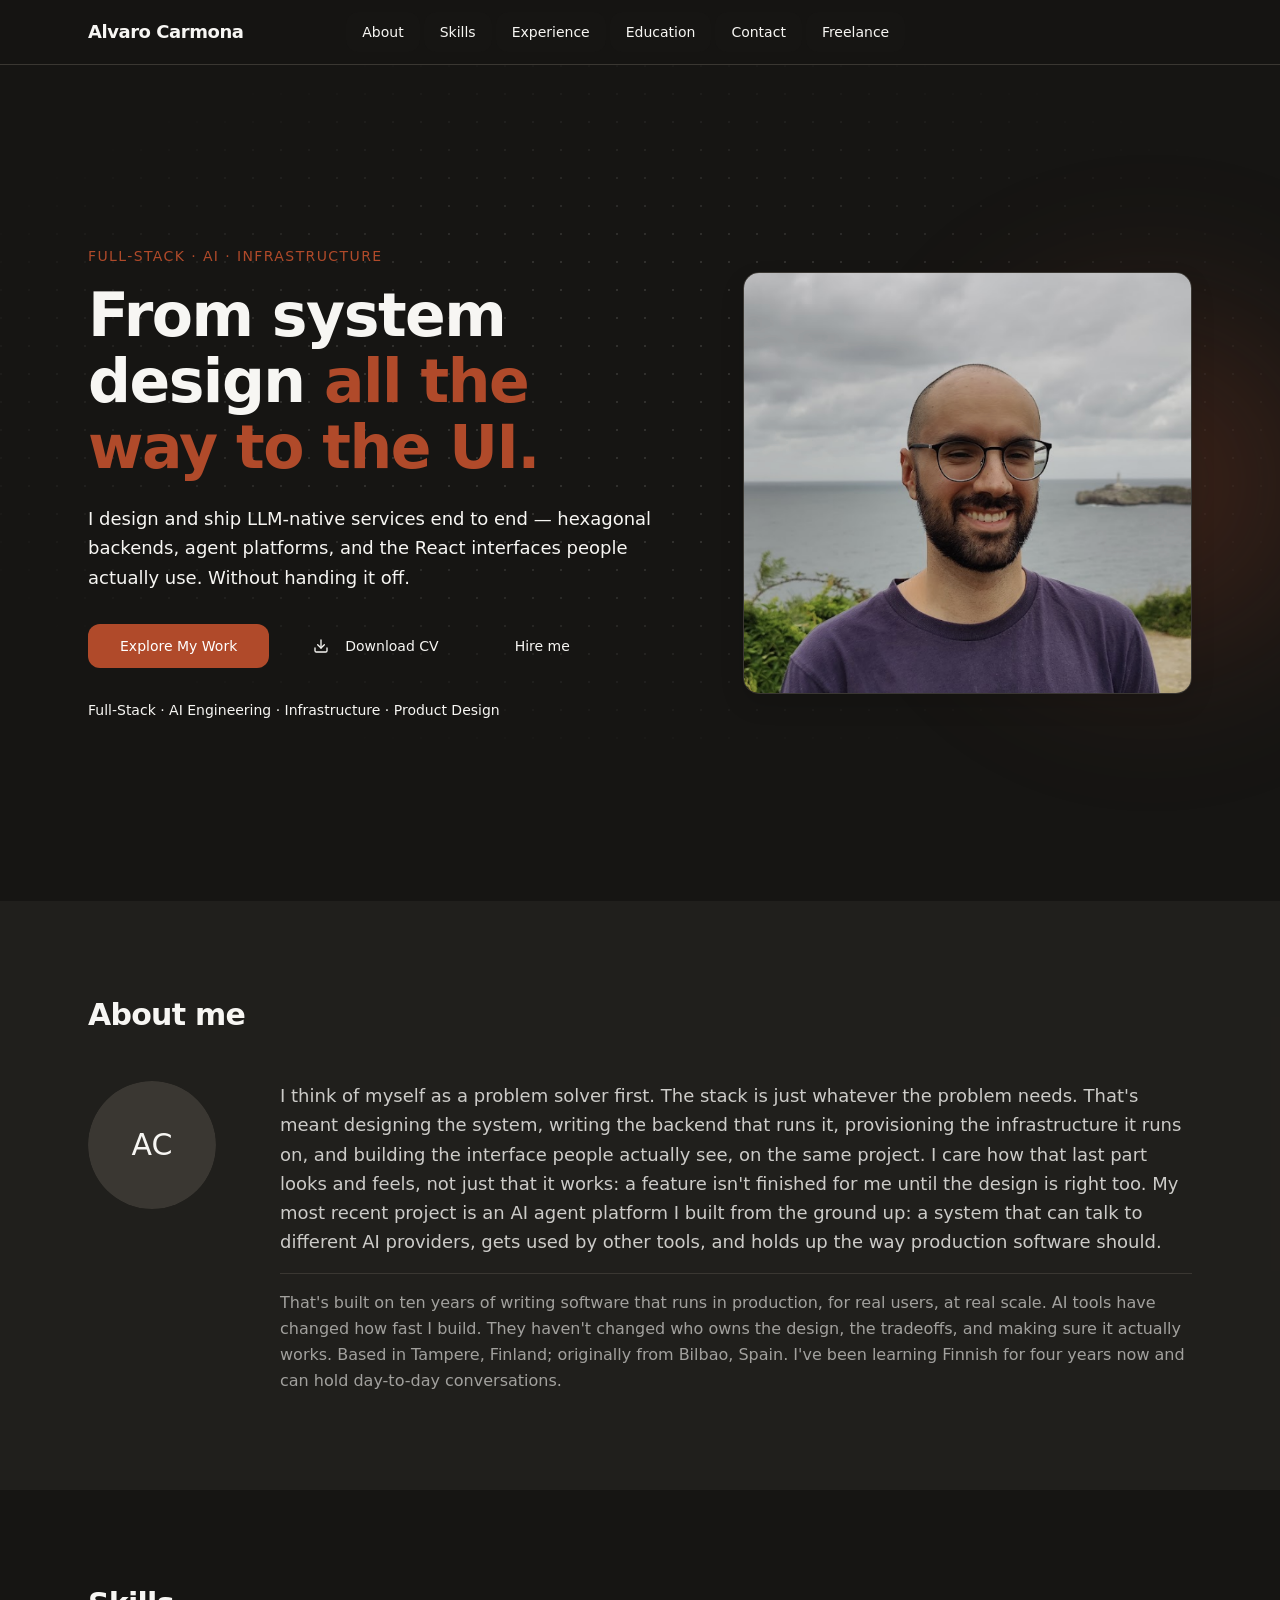
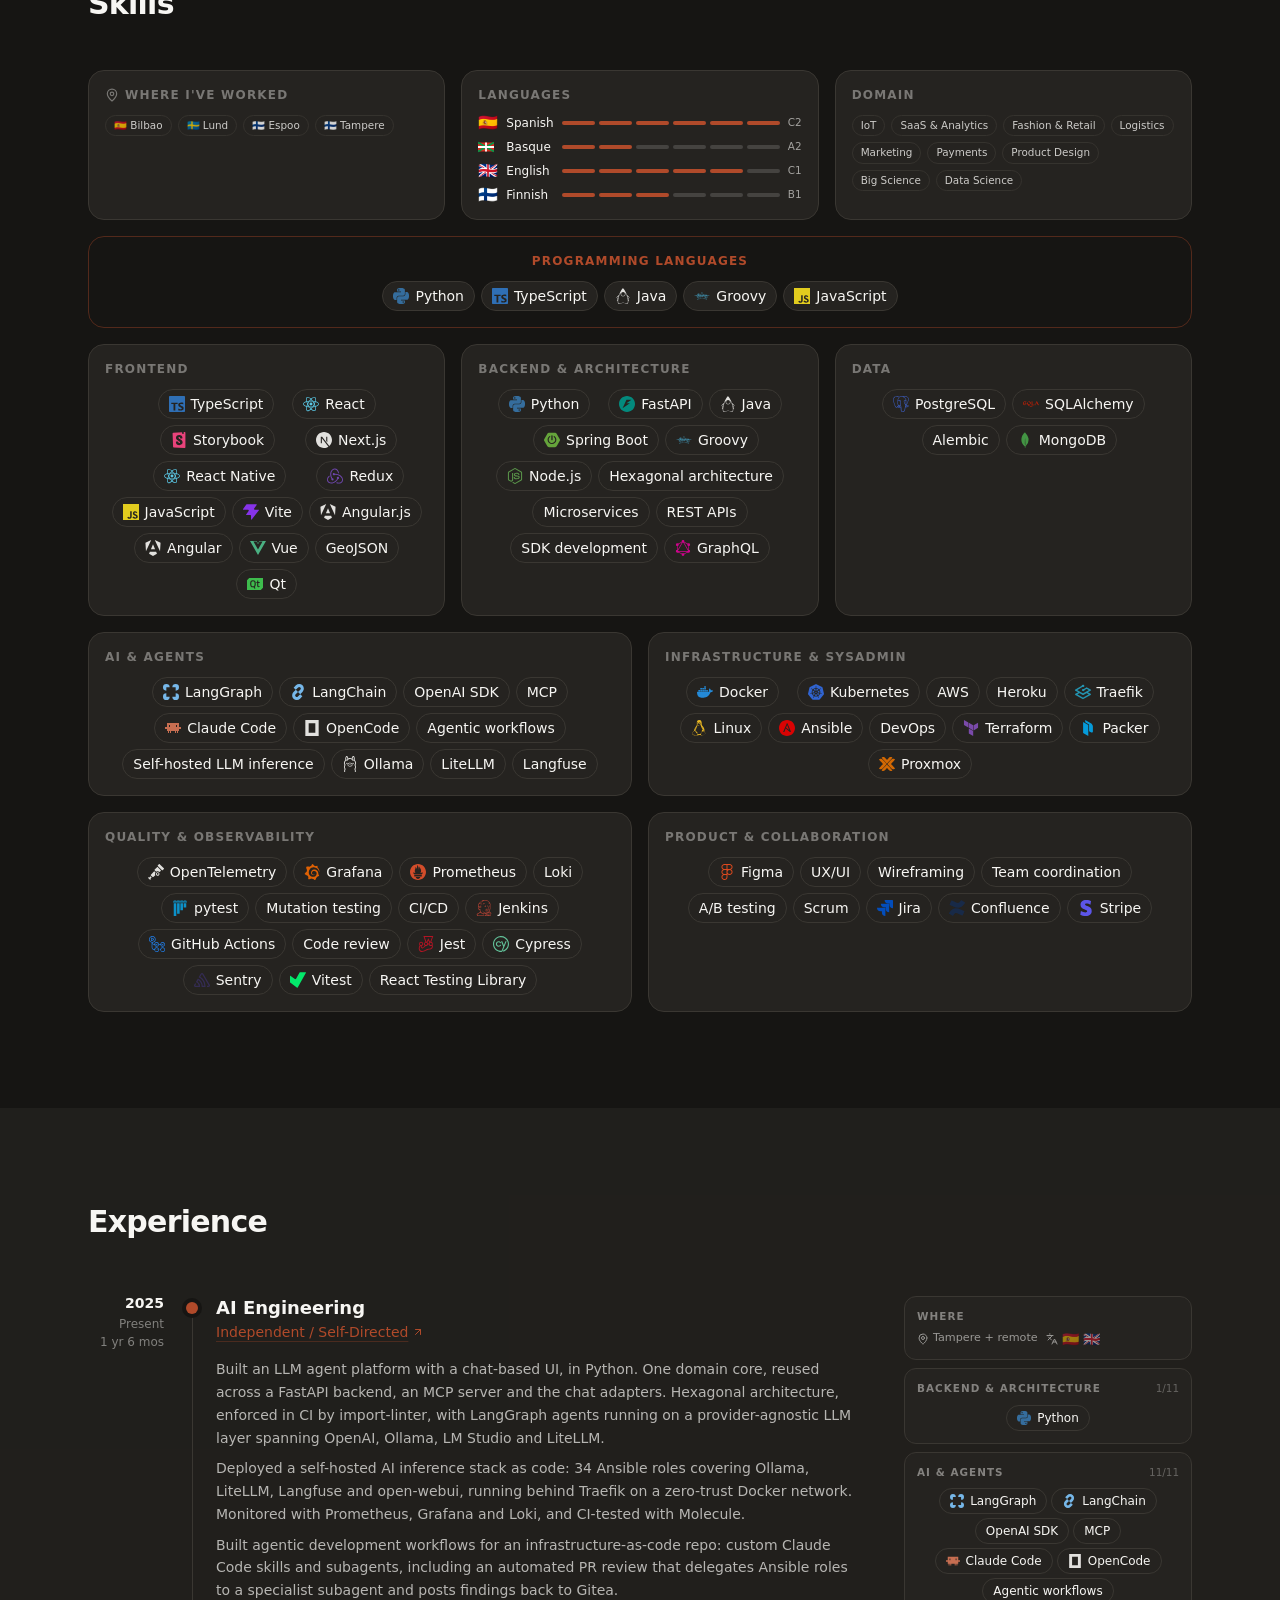
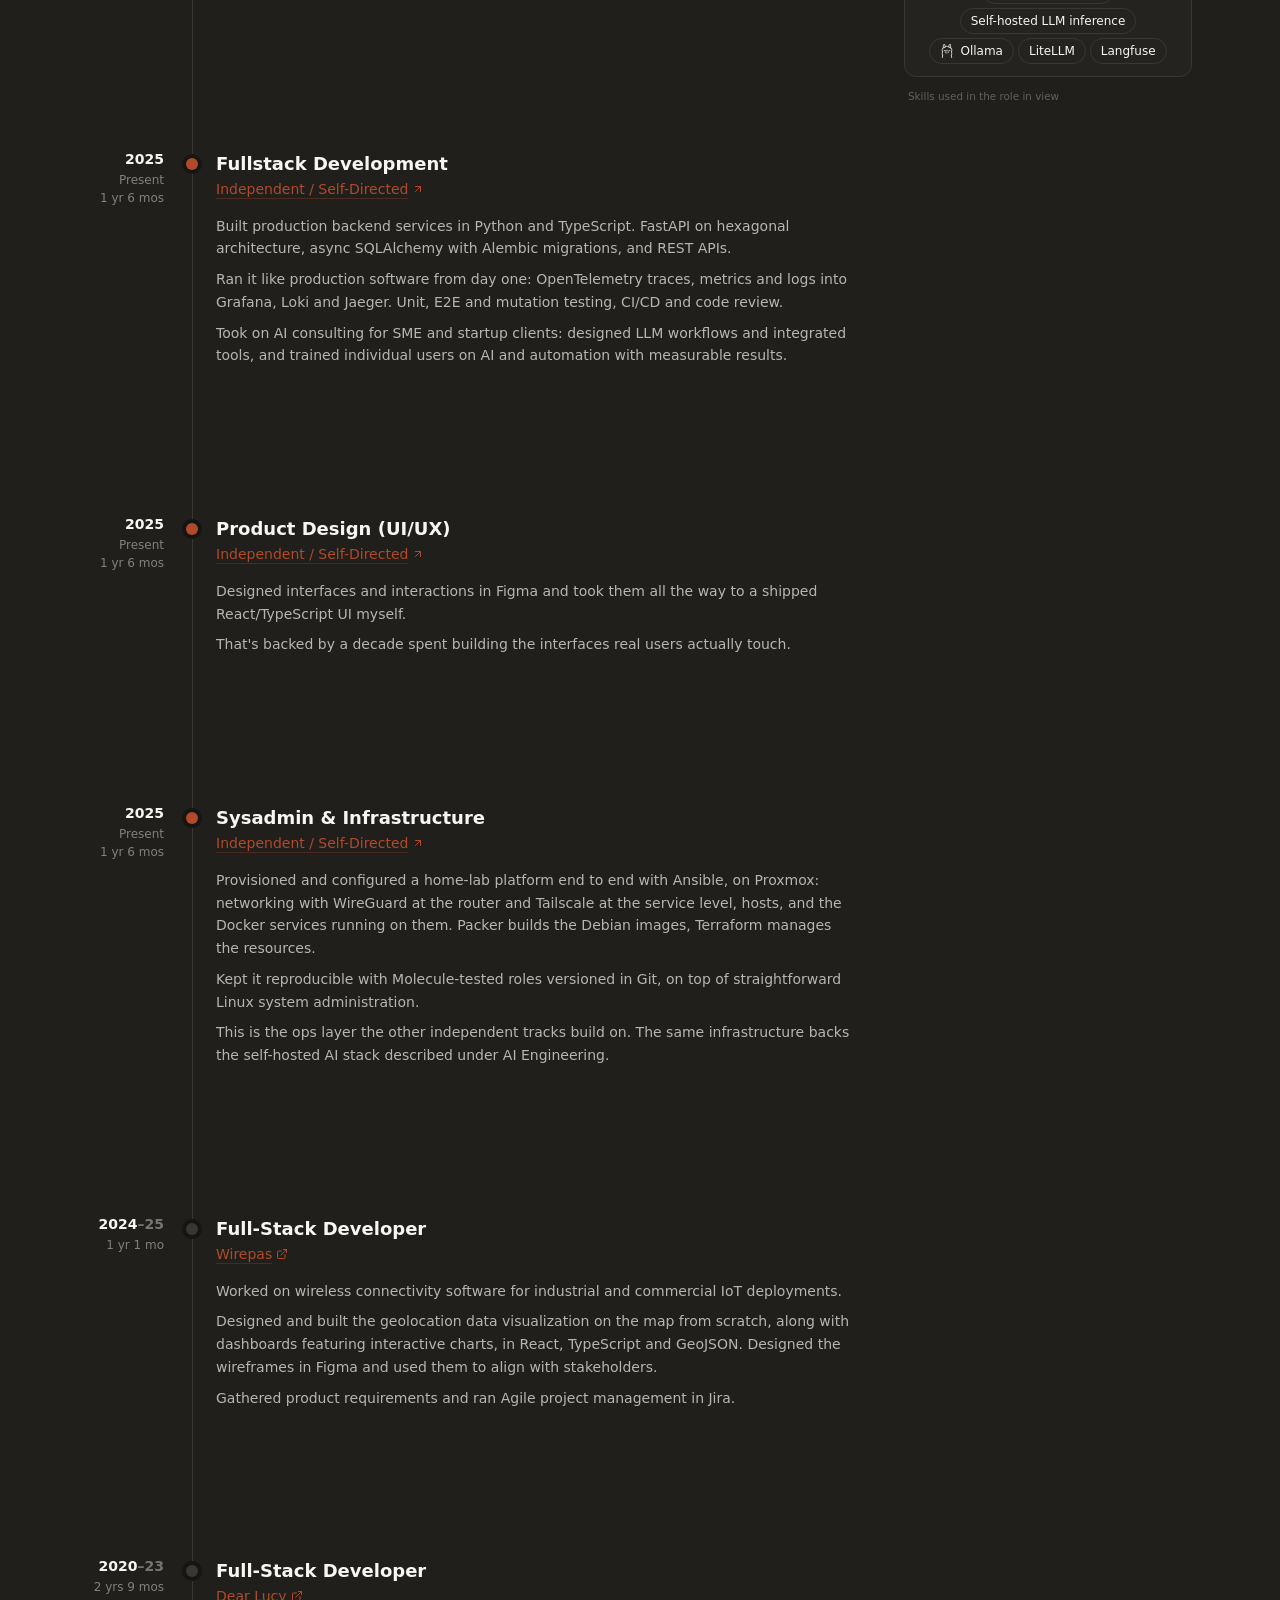
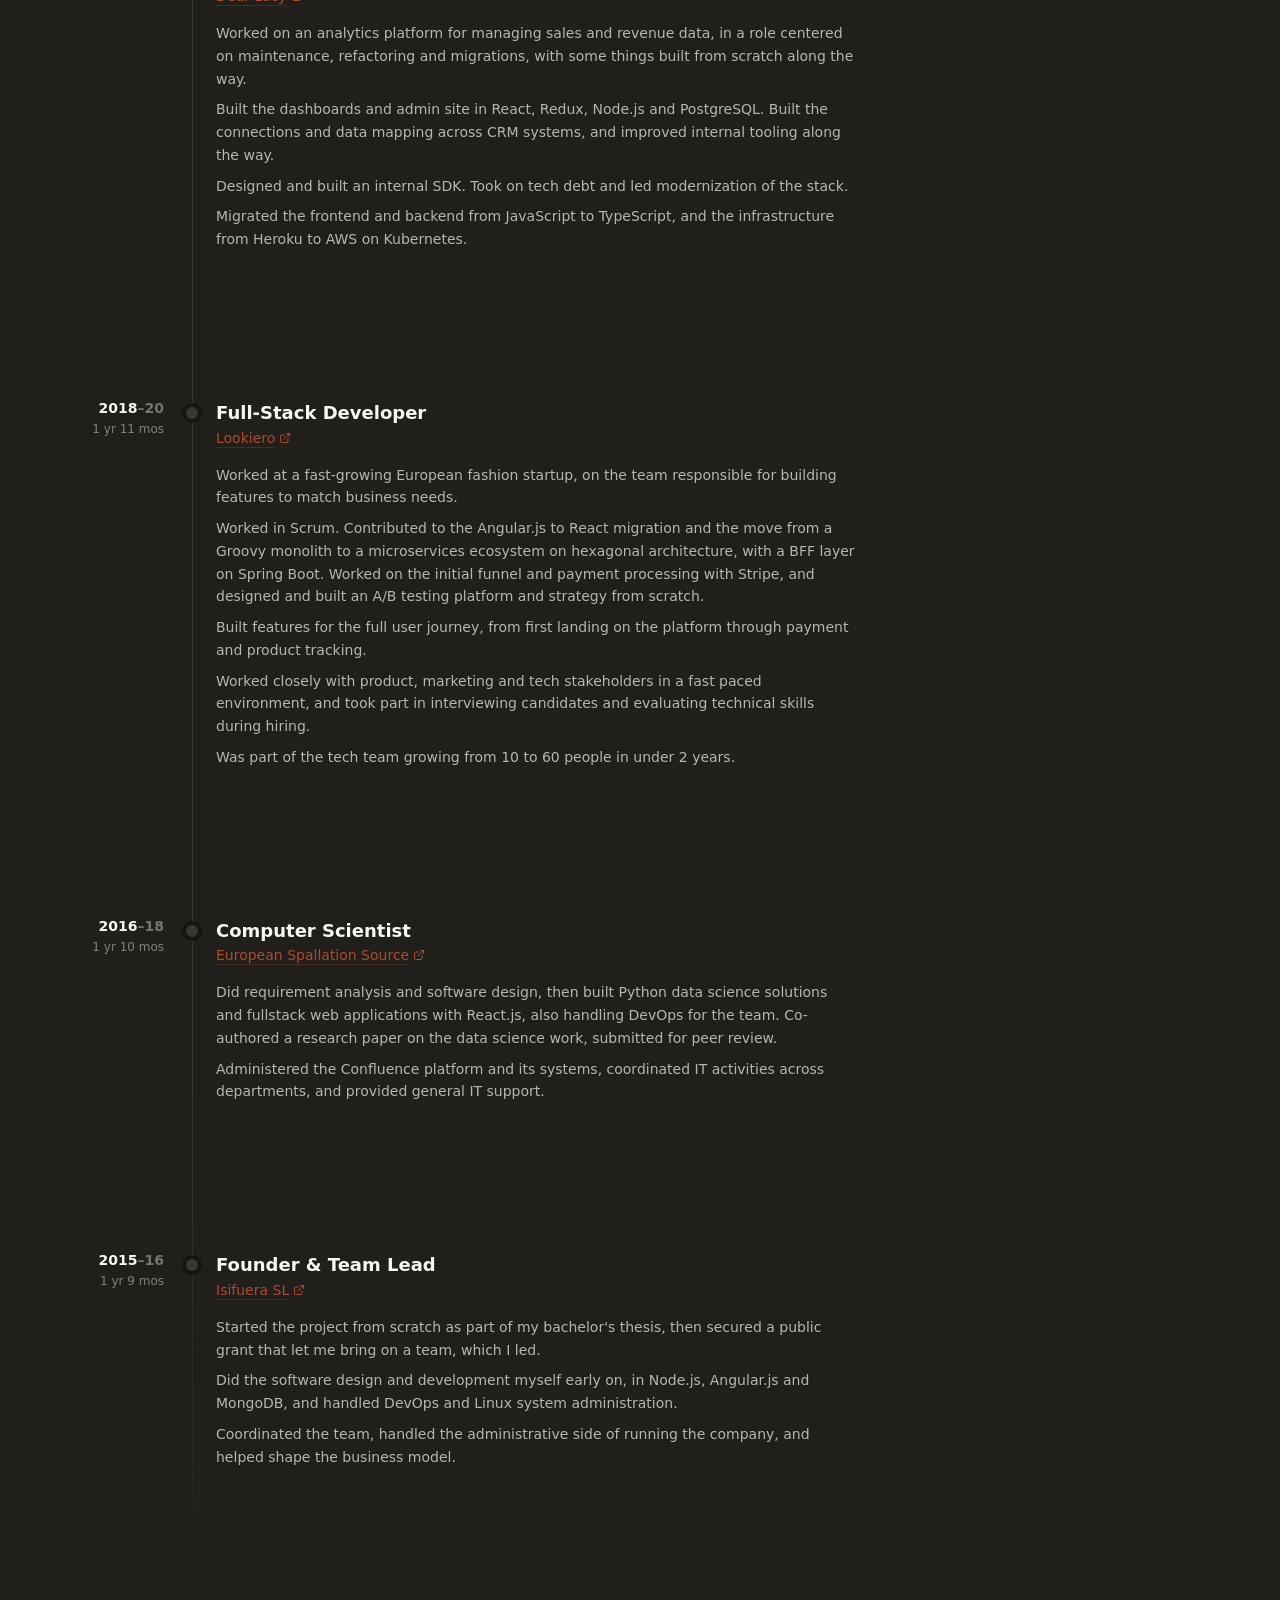
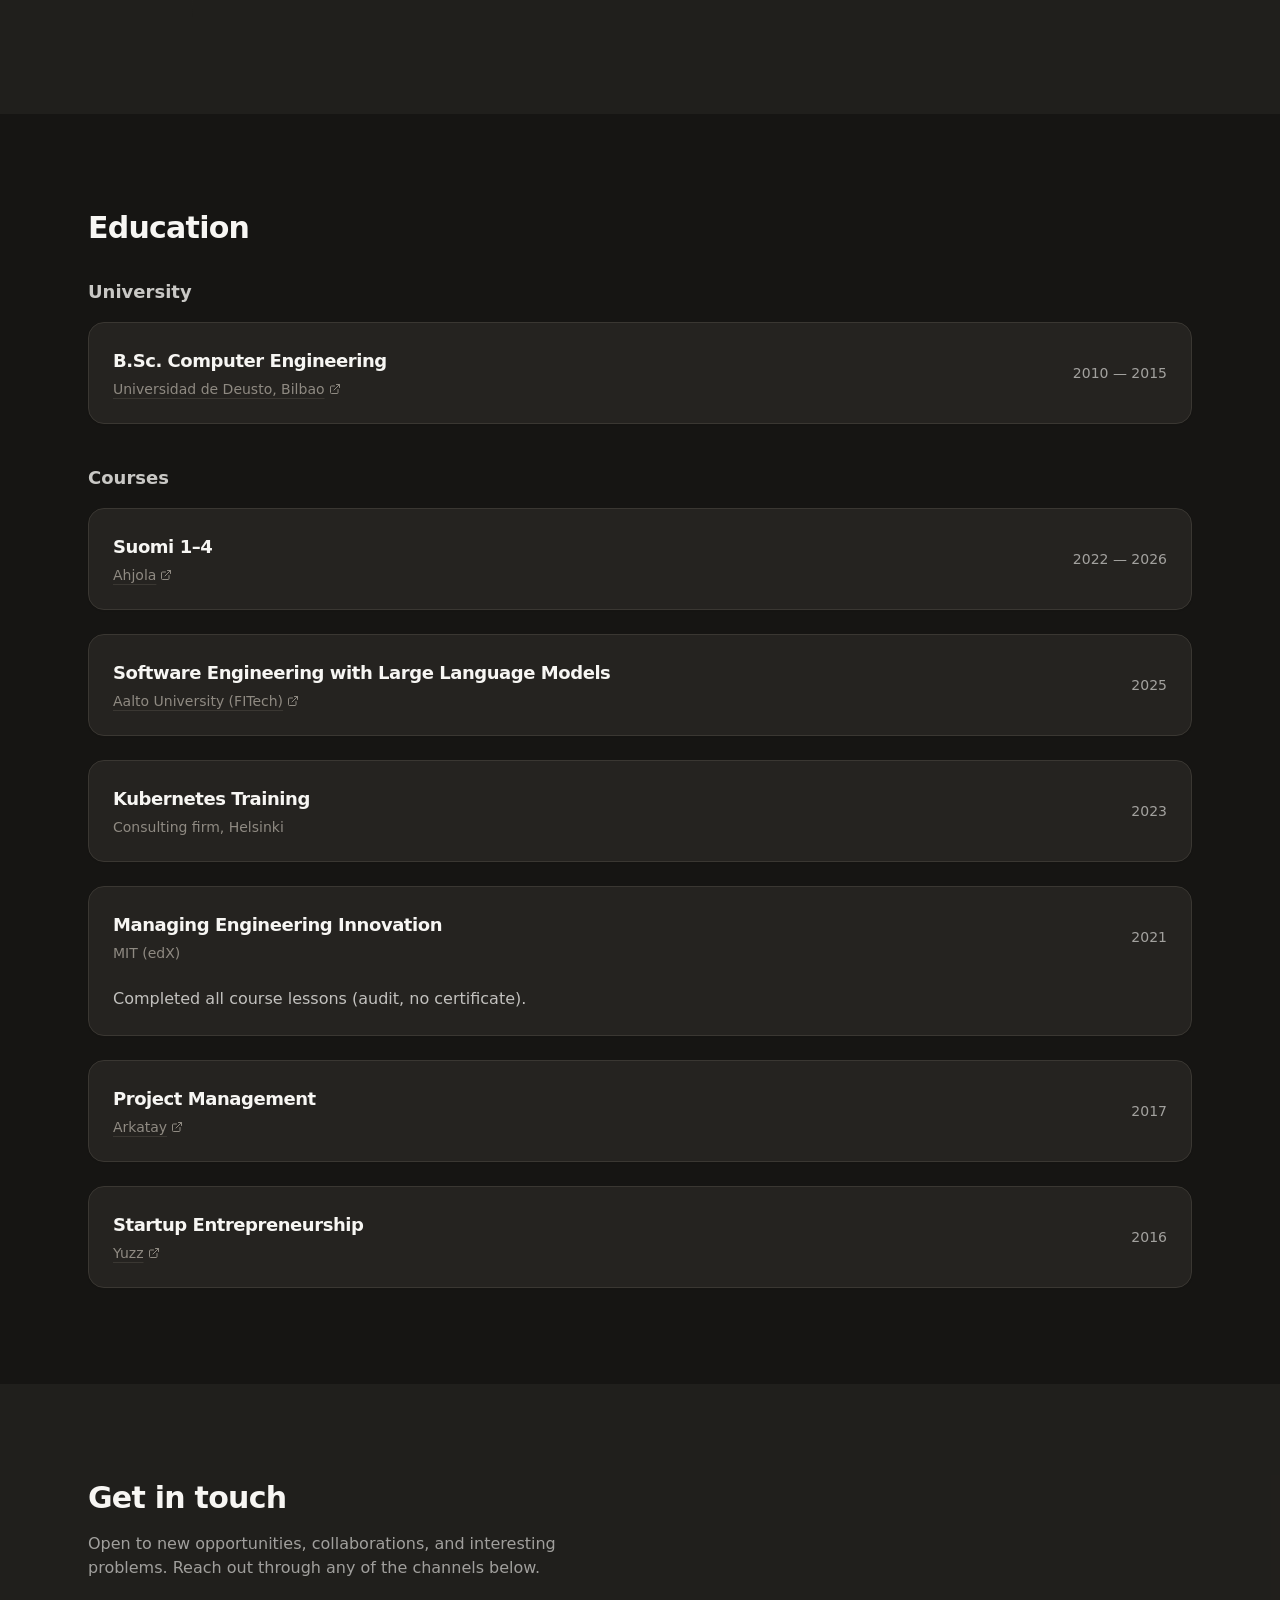
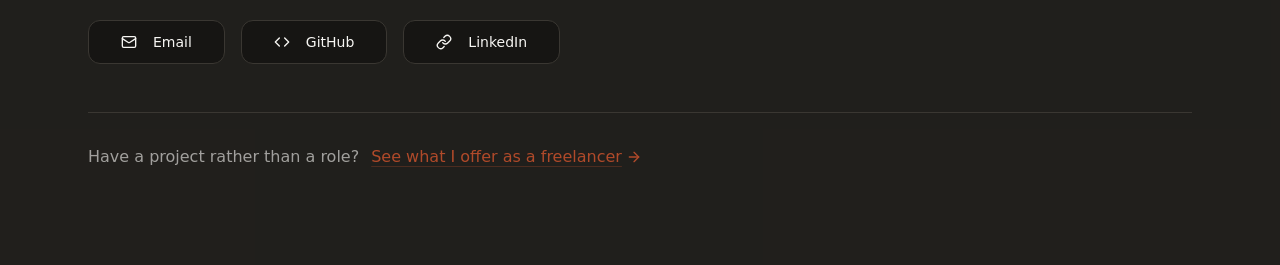
==== commit b1697482: "Deploy portfolio" ====
--- a/index.html
+++ b/index.html
@@ -1,2 +1,2 @@
-<!DOCTYPE html><!--YLGRhzPLDkF4S8PAmRIIP--><html lang="en"><head><meta charSet="utf-8"/><meta name="viewport" content="width=device-width, initial-scale=1"/><link rel="preload" href="/_next/static/media/797e433ab948586e-s.p.29207c2f.woff2" as="font" crossorigin="" type="font/woff2"/><link rel="preload" href="/_next/static/media/caa3a2e1cccd8315-s.p.3b6cae6d.woff2" as="font" crossorigin="" type="font/woff2"/><link rel="stylesheet" href="/_next/static/chunks/5439904be2a55118.css" data-precedence="next"/><link rel="preload" as="script" fetchPriority="low" href="/_next/static/chunks/b83a00e6a54d08fe.js"/><script src="/_next/static/chunks/1ad20c5af3b3761f.js" async=""></script><script src="/_next/static/chunks/42572c067be8ea0f.js" async=""></script><script src="/_next/static/chunks/e62816979b631e9d.js" async=""></script><script src="/_next/static/chunks/turbopack-d4e8597b833c6150.js" async=""></script><script src="/_next/static/chunks/bb46500bb1dc5b89.js" async=""></script><script src="/_next/static/chunks/bf589476bc472400.js" async=""></script><script src="/_next/static/chunks/a66e09a7c2336f67.js" async=""></script><script src="/_next/static/chunks/f2ffef7019c3bb6b.js" async=""></script><meta name="next-size-adjust" content=""/><title>Alvaro Carmona — Applied AI / Backend-Focused Full-Stack Developer</title><meta name="description" content="I design and ship LLM-native services end to end — from hexagonal backend architecture and agent platforms through to the React interfaces people actually use. That range is the point: I can take an AI feature from system design all the way to the UI without handing it off."/><meta property="og:title" content="Alvaro Carmona — Applied AI / Backend-Focused Full-Stack Developer"/><meta property="og:description" content="I design and ship LLM-native services end to end — from hexagonal backend architecture and agent platforms through to the React interfaces people actually use. That range is the point: I can take an AI feature from system design all the way to the UI without handing it off."/><meta property="og:url" content="https://alvcarmona.github.io"/><meta property="og:site_name" content="Alvaro Carmona"/><meta property="og:type" content="website"/><meta name="twitter:card" content="summary_large_image"/><meta name="twitter:title" content="Alvaro Carmona — Applied AI / Backend-Focused Full-Stack Developer"/><meta name="twitter:description" content="I design and ship LLM-native services end to end — from hexagonal backend architecture and agent platforms through to the React interfaces people actually use. That range is the point: I can take an AI feature from system design all the way to the UI without handing it off."/><script src="/_next/static/chunks/a6dad97d9634a72d.js" noModule=""></script></head><body class="geist_a71539c9-module__T19VSG__variable geist_mono_8d43a2aa-module__8Li5zG__variable antialiased min-h-screen"><div hidden=""><!--$--><!--/$--></div><script>((a,b,c,d,e,f,g,h)=>{let i=document.documentElement,j=["light","dark"];function k(b){var c;(Array.isArray(a)?a:[a]).forEach(a=>{let c="class"===a,d=c&&f?e.map(a=>f[a]||a):e;c?(i.classList.remove(...d),i.classList.add(f&&f[b]?f[b]:b)):i.setAttribute(a,b)}),c=b,h&&j.includes(c)&&(i.style.colorScheme=c)}if(d)k(d);else try{let a=localStorage.getItem(b)||c,d=g&&"system"===a?window.matchMedia("(prefers-color-scheme: dark)").matches?"dark":"light":a;k(d)}catch(a){}})("data-theme","theme","default-dark",null,["default-light","default-dark","unit-01-light","unit-01-dark","unit-02-light","unit-02-dark","aurora-light","aurora-dark"],null,false,true)</script><a href="#main-content" class="sr-only focus:not-sr-only focus:absolute focus:top-2 focus:left-2 focus:z-100 focus:rounded-md focus:bg-background focus:px-4 focus:py-2 focus:text-foreground focus:outline-2 focus:outline-primary">Skip to content</a><header class="sticky top-0 z-50 border-b border-[var(--border)] bg-[var(--background)]/80 backdrop-blur-md"><nav class="container flex h-16 items-center justify-between"><a href="#hero" class="text-lg font-semibold tracking-tight text-[var(--foreground)] hover:opacity-80 transition-opacity">Alvaro Carmona</a><nav aria-label="Main" data-orientation="horizontal" dir="ltr" class="relative z-10 max-w-max flex-1 items-center justify-center hidden md:flex"><div style="position:relative"><ul data-orientation="horizontal" class="group flex flex-1 list-none items-center justify-center space-x-1" dir="ltr"><li><a href="#about" class="group inline-flex h-10 w-max items-center justify-center rounded-md bg-background px-4 py-2 text-sm font-medium transition-colors hover:bg-hover hover:text-hover-foreground focus:bg-hover focus:text-hover-foreground focus:outline-none disabled:pointer-events-none disabled:opacity-50 data-[state=open]:bg-hover data-[state=open]:text-hover-foreground" data-radix-collection-item="">About</a></li><li><a href="#experience" class="group inline-flex h-10 w-max items-center justify-center rounded-md bg-background px-4 py-2 text-sm font-medium transition-colors hover:bg-hover hover:text-hover-foreground focus:bg-hover focus:text-hover-foreground focus:outline-none disabled:pointer-events-none disabled:opacity-50 data-[state=open]:bg-hover data-[state=open]:text-hover-foreground" data-radix-collection-item="">Experience</a></li><li><a href="#projects" class="group inline-flex h-10 w-max items-center justify-center rounded-md bg-background px-4 py-2 text-sm font-medium transition-colors hover:bg-hover hover:text-hover-foreground focus:bg-hover focus:text-hover-foreground focus:outline-none disabled:pointer-events-none disabled:opacity-50 data-[state=open]:bg-hover data-[state=open]:text-hover-foreground" data-radix-collection-item="">Projects</a></li><li><a href="#skills" class="group inline-flex h-10 w-max items-center justify-center rounded-md bg-background px-4 py-2 text-sm font-medium transition-colors hover:bg-hover hover:text-hover-foreground focus:bg-hover focus:text-hover-foreground focus:outline-none disabled:pointer-events-none disabled:opacity-50 data-[state=open]:bg-hover data-[state=open]:text-hover-foreground" data-radix-collection-item="">Skills</a></li><li><a href="#education" class="group inline-flex h-10 w-max items-center justify-center rounded-md bg-background px-4 py-2 text-sm font-medium transition-colors hover:bg-hover hover:text-hover-foreground focus:bg-hover focus:text-hover-foreground focus:outline-none disabled:pointer-events-none disabled:opacity-50 data-[state=open]:bg-hover data-[state=open]:text-hover-foreground" data-radix-collection-item="">Education</a></li><li><a href="#languages" class="group inline-flex h-10 w-max items-center justify-center rounded-md bg-background px-4 py-2 text-sm font-medium transition-colors hover:bg-hover hover:text-hover-foreground focus:bg-hover focus:text-hover-foreground focus:outline-none disabled:pointer-events-none disabled:opacity-50 data-[state=open]:bg-hover data-[state=open]:text-hover-foreground" data-radix-collection-item="">Languages</a></li><li><a href="#contact" class="group inline-flex h-10 w-max items-center justify-center rounded-md bg-background px-4 py-2 text-sm font-medium transition-colors hover:bg-hover hover:text-hover-foreground focus:bg-hover focus:text-hover-foreground focus:outline-none disabled:pointer-events-none disabled:opacity-50 data-[state=open]:bg-hover data-[state=open]:text-hover-foreground" data-radix-collection-item="">Contact</a></li></ul></div><div class="absolute left-0 top-full flex justify-center"></div></nav><div class="flex items-center gap-4"><!--$!--><template data-dgst="BAILOUT_TO_CLIENT_SIDE_RENDERING"></template><div class="h-9 w-24"></div><!--/$--><div aria-hidden="true" style="visibility:hidden;width:15rem;height:2.5rem"></div><button class="inline-flex items-center justify-center gap-2 whitespace-nowrap rounded-md text-sm font-medium ring-offset-background transition-colors focus-visible:outline-none focus-visible:ring-2 focus-visible:ring-ring focus-visible:ring-offset-2 disabled:pointer-events-none disabled:opacity-50 disabled:cursor-not-allowed cursor-pointer [&amp;_svg]:pointer-events-none [&amp;_svg]:size-4 [&amp;_svg]:shrink-0 hover:bg-hover hover:text-hover-foreground h-10 w-10 md:hidden" aria-label="Open menu" type="button" aria-haspopup="dialog" aria-expanded="false" aria-controls="radix-_R_flb_" data-state="closed"><svg xmlns="http://www.w3.org/2000/svg" width="24" height="24" viewBox="0 0 24 24" fill="none" stroke="currentColor" stroke-width="2" stroke-linecap="round" stroke-linejoin="round" class="lucide lucide-menu h-5 w-5" aria-hidden="true"><path d="M4 5h16"></path><path d="M4 12h16"></path><path d="M4 19h16"></path></svg></button></div></nav></header><main id="main-content"><section id="hero" class="flex min-h-[calc(100vh-4rem)] flex-col items-center justify-center text-center px-4 py-24"><p class="mb-3 text-sm font-medium uppercase tracking-widest text-[var(--primary)] opacity-80">Welcome</p><h1 class="mb-4 text-4xl font-bold tracking-tight sm:text-6xl text-[var(--foreground)]">Alvaro Carmona</h1><p class="mb-2 text-xl font-medium text-[var(--foreground)] opacity-70">Applied AI / Backend-Focused Full-Stack Developer</p><p class="mb-8 max-w-xl text-base text-[var(--foreground)] opacity-50">Python · TypeScript · React · LLM Agents</p><div class="flex flex-wrap gap-4 justify-center"><a href="#projects" class="inline-flex items-center justify-center gap-2 whitespace-nowrap text-sm font-medium ring-offset-background transition-colors focus-visible:outline-none focus-visible:ring-2 focus-visible:ring-ring focus-visible:ring-offset-2 disabled:pointer-events-none disabled:opacity-50 disabled:cursor-not-allowed cursor-pointer [&amp;_svg]:pointer-events-none [&amp;_svg]:size-4 [&amp;_svg]:shrink-0 bg-primary text-primary-foreground hover:bg-primary/90 h-11 rounded-md px-8">View Projects</a><a href="/cv-alvaro-carmona.pdf" download="" class="inline-flex items-center justify-center gap-2 whitespace-nowrap text-sm font-medium ring-offset-background transition-colors focus-visible:outline-none focus-visible:ring-2 focus-visible:ring-ring focus-visible:ring-offset-2 disabled:pointer-events-none disabled:opacity-50 disabled:cursor-not-allowed cursor-pointer [&amp;_svg]:pointer-events-none [&amp;_svg]:size-4 [&amp;_svg]:shrink-0 border border-input bg-background hover:bg-hover hover:text-hover-foreground h-11 rounded-md px-8"><svg xmlns="http://www.w3.org/2000/svg" width="24" height="24" viewBox="0 0 24 24" fill="none" stroke="currentColor" stroke-width="2" stroke-linecap="round" stroke-linejoin="round" class="lucide lucide-download mr-2 h-4 w-4" aria-hidden="true"><path d="M12 15V3"></path><path d="M21 15v4a2 2 0 0 1-2 2H5a2 2 0 0 1-2-2v-4"></path><path d="m7 10 5 5 5-5"></path></svg>Download CV</a><a href="#contact" class="inline-flex items-center justify-center gap-2 whitespace-nowrap text-sm font-medium ring-offset-background transition-colors focus-visible:outline-none focus-visible:ring-2 focus-visible:ring-ring focus-visible:ring-offset-2 disabled:pointer-events-none disabled:opacity-50 disabled:cursor-not-allowed cursor-pointer [&amp;_svg]:pointer-events-none [&amp;_svg]:size-4 [&amp;_svg]:shrink-0 border border-input bg-background hover:bg-hover hover:text-hover-foreground h-11 rounded-md px-8">Get in touch</a></div></section><section id="about" class="py-24 bg-[var(--muted)]/30"><div class="container"><h2 class="mb-12 text-3xl font-bold tracking-tight text-[var(--foreground)]">About me</h2><div class="flex flex-col gap-8 md:flex-row md:items-start md:gap-16"><div class="flex shrink-0 justify-center md:justify-start"><span class="relative flex shrink-0 overflow-hidden rounded-full h-32 w-32 text-3xl"><span class="flex h-full w-full items-center justify-center rounded-full bg-muted">AC</span></span></div><div class="space-y-4"><p class="text-lg leading-relaxed text-[var(--foreground)] opacity-80">I design and ship LLM-native services end to end — from hexagonal backend architecture and agent platforms through to the React interfaces people actually use. That range is the point: I can take an AI feature from system design all the way to the UI without handing it off.
-    Most recently that meant an agent platform on hexagonal architecture with a provider-agnostic LLM layer, exposed over FastAPI and an MCP server, instrumented with OpenTelemetry and covered by unit, E2E and mutation tests.</p><div data-orientation="horizontal" role="none" class="shrink-0 bg-border h-[1px] w-full"></div><p class="text-base leading-relaxed text-[var(--foreground)] opacity-60">It sits on a decade of production work — APIs, SDKs, data pipelines processing millions of records, and migrations like Heroku to AWS/Kubernetes. Agentic coding tools (Claude Code, OpenCode) are my default way of building, while I still own system design, testing and production tradeoffs myself. Frontend and product design round out the range when a feature needs taking all the way to the UI. Based in Tampere, Finland; originally from Bilbao, Spain. Finnish at B1.</p></div></div></div></section><section id="experience" class="py-24"><div class="container"><h2 class="mb-12 text-3xl font-bold tracking-tight text-[var(--foreground)]">Experience</h2><div class="space-y-6"><div class="rounded-lg border bg-card text-card-foreground shadow-sm border-l-4 border-l-[var(--primary)]"><div class="flex flex-col space-y-1.5 p-6"><div class="flex flex-col gap-2 sm:flex-row sm:items-center sm:justify-between"><div><div class="font-semibold tracking-tight text-xl">Freelance Consultant &amp; Self-Directed Projects</div><div class="text-muted-foreground mt-1 text-base">Independent / Self-Directed<!-- --> · <!-- -->Tampere + remote</div></div><span class="inline-flex text-sm font-medium text-[var(--foreground)] opacity-60">March 2025 — Present</span></div></div><div class="p-6 pt-0 space-y-4"><ul class="space-y-2"><li class="flex gap-3 text-[var(--foreground)] opacity-75"><span class="mt-1 flex-shrink-0 text-[var(--primary)]">•</span><span>Built an LLM agent platform (Python, 14k LOC): hexagonal architecture enforced in CI by import-linter, LangGraph agents, and a provider-agnostic LLM layer spanning OpenAI, Ollama, LM Studio and LiteLLM. One domain core exposed through FastAPI, an MCP server and chat adapters.</span></li><li class="flex gap-3 text-[var(--foreground)] opacity-75"><span class="mt-1 flex-shrink-0 text-[var(--primary)]">•</span><span>Ran it like production software: async SQLAlchemy with Alembic migrations, OpenTelemetry traces, metrics and logs into Grafana, Loki and Jaeger, plus unit, E2E and mutation testing.</span></li><li class="flex gap-3 text-[var(--foreground)] opacity-75"><span class="mt-1 flex-shrink-0 text-[var(--primary)]">•</span><span>Self-hosted AI infrastructure as code: 34 Ansible roles deploying an inference stack (Ollama, LiteLLM, Langfuse, open-webui) behind Traefik on a zero-trust Docker network, monitored with Prometheus/Grafana/Loki and CI-tested with Molecule.</span></li><li class="flex gap-3 text-[var(--foreground)] opacity-75"><span class="mt-1 flex-shrink-0 text-[var(--primary)]">•</span><span>Agentic development workflows: custom Claude Code skills and subagents for an infrastructure-as-code repo, including an automated PR review that delegates Ansible roles to a specialist subagent and posts findings back to Gitea.</span></li><li class="flex gap-3 text-[var(--foreground)] opacity-75"><span class="mt-1 flex-shrink-0 text-[var(--primary)]">•</span><span>AI consulting for SME/startup clients: LLM workflow design and tool integration, plus training individuals on AI usage and automation with measurable results.</span></li></ul></div></div><div class="rounded-lg border bg-card text-card-foreground shadow-sm border-l-4 border-l-[var(--primary)]"><div class="flex flex-col space-y-1.5 p-6"><div class="flex flex-col gap-2 sm:flex-row sm:items-center sm:justify-between"><div><div class="font-semibold tracking-tight text-xl">Full-Stack Developer</div><div class="text-muted-foreground mt-1 text-base">Wirepas<!-- --> · <!-- -->Tampere + remote</div></div><span class="inline-flex text-sm font-medium text-[var(--foreground)] opacity-60">March 2024 — March 2025</span></div></div><div class="p-6 pt-0 space-y-4"><ul class="space-y-2"><li class="flex gap-3 text-[var(--foreground)] opacity-75"><span class="mt-1 flex-shrink-0 text-[var(--primary)]">•</span><span>Wireless connectivity software for industrial and commercial IoT deployments.</span></li><li class="flex gap-3 text-[var(--foreground)] opacity-75"><span class="mt-1 flex-shrink-0 text-[var(--primary)]">•</span><span>Built intuitive dashboards featuring interactive charts and geolocation visualization (React, TypeScript and GeoJson data). Designed wireframes in Figma for UI communication with stakeholders.</span></li><li class="flex gap-3 text-[var(--foreground)] opacity-75"><span class="mt-1 flex-shrink-0 text-[var(--primary)]">•</span><span>Product requirement gathering and Agile project management (Jira).</span></li></ul></div></div><div class="rounded-lg border bg-card text-card-foreground shadow-sm border-l-4 border-l-[var(--primary)]"><div class="flex flex-col space-y-1.5 p-6"><div class="flex flex-col gap-2 sm:flex-row sm:items-center sm:justify-between"><div><div class="font-semibold tracking-tight text-xl">Full-Stack Developer</div><div class="text-muted-foreground mt-1 text-base">Dear Lucy<!-- --> · <!-- -->Espoo + remote</div></div><span class="inline-flex text-sm font-medium text-[var(--foreground)] opacity-60">December 2020 — August 2023</span></div></div><div class="p-6 pt-0 space-y-4"><ul class="space-y-2"><li class="flex gap-3 text-[var(--foreground)] opacity-75"><span class="mt-1 flex-shrink-0 text-[var(--primary)]">•</span><span>Powerful analytics platform empowering users to efficiently manage sales and revenue data. Pivotal role in creation and enhancement.</span></li><li class="flex gap-3 text-[var(--foreground)] opacity-75"><span class="mt-1 flex-shrink-0 text-[var(--primary)]">•</span><span>Built intuitive dashboards and admin site (React, Redux, Node.js, PostgreSQL). Developed connections and data mapping across CRM systems. Improved internal tooling and developer experience.</span></li><li class="flex gap-3 text-[var(--foreground)] opacity-75"><span class="mt-1 flex-shrink-0 text-[var(--primary)]">•</span><span>Designed and implemented SDK with internal libraries. Managed tech debt and spearheaded modernization initiatives for the technology stack.</span></li><li class="flex gap-3 text-[var(--foreground)] opacity-75"><span class="mt-1 flex-shrink-0 text-[var(--primary)]">•</span><span>Migrated frontend and backend services JS→TS, improving maintainability and scalability. Migrated infrastructure Heroku→AWS using Kubernetes.</span></li></ul></div></div><div class="rounded-lg border bg-card text-card-foreground shadow-sm border-l-4 border-l-[var(--primary)]"><div class="flex flex-col space-y-1.5 p-6"><div class="flex flex-col gap-2 sm:flex-row sm:items-center sm:justify-between"><div><div class="font-semibold tracking-tight text-xl">Full-Stack Developer</div><div class="text-muted-foreground mt-1 text-base">Lookiero<!-- --> · <!-- -->Bilbao + remote</div></div><span class="inline-flex text-sm font-medium text-[var(--foreground)] opacity-60">December 2018 — October 2020</span></div></div><div class="p-6 pt-0 space-y-4"><ul class="space-y-2"><li class="flex gap-3 text-[var(--foreground)] opacity-75"><span class="mt-1 flex-shrink-0 text-[var(--primary)]">•</span><span>European fashion sector startup. User team member responsible for developing features according to business needs.</span></li><li class="flex gap-3 text-[var(--foreground)] opacity-75"><span class="mt-1 flex-shrink-0 text-[var(--primary)]">•</span><span>Worked with Agile methodologies (Scrum). Contributed to Angular.js→React migration, BFF architecture with Spring Boot, microservices ecosystem. Worked on the initial funnel and the payment processing with Stripe. Designed and implemented an A/B testing platform and strategy from scratch.</span></li><li class="flex gap-3 text-[var(--foreground)] opacity-75"><span class="mt-1 flex-shrink-0 text-[var(--primary)]">•</span><span>Developed features for the user journey from initial platform interaction through payment processing and product tracking.</span></li><li class="flex gap-3 text-[var(--foreground)] opacity-75"><span class="mt-1 flex-shrink-0 text-[var(--primary)]">•</span><span>Collaboration between stakeholders: product, marketing and tech team in a fast paced environment. Involved in interviewing candidates and evaluating their technical skills as part of the hiring process.</span></li><li class="flex gap-3 text-[var(--foreground)] opacity-75"><span class="mt-1 flex-shrink-0 text-[var(--primary)]">•</span><span>Technology team grew from 10 to 60 people in less than 2 years.</span></li></ul></div></div><div class="rounded-lg border bg-card text-card-foreground shadow-sm border-l-4 border-l-[var(--primary)]"><div class="flex flex-col space-y-1.5 p-6"><div class="flex flex-col gap-2 sm:flex-row sm:items-center sm:justify-between"><div><div class="font-semibold tracking-tight text-xl">Computer Scientist</div><div class="text-muted-foreground mt-1 text-base">European Spallation Source<!-- --> · <!-- -->Lund</div></div><span class="inline-flex text-sm font-medium text-[var(--foreground)] opacity-60">November 2016 — August 2018</span></div></div><div class="p-6 pt-0 space-y-4"><ul class="space-y-2"><li class="flex gap-3 text-[var(--foreground)] opacity-75"><span class="mt-1 flex-shrink-0 text-[var(--primary)]">•</span><span>Conducted requirement analysis and software design. Developed Python data science solutions and fullstack web applications with React.js. Managed DevOps processes.</span></li><li class="flex gap-3 text-[var(--foreground)] opacity-75"><span class="mt-1 flex-shrink-0 text-[var(--primary)]">•</span><span>Administered Confluence platform and systems, coordinated IT activities between departments, and provided general IT support.</span></li></ul></div></div><div class="rounded-lg border bg-card text-card-foreground shadow-sm border-l-4 border-l-[var(--primary)]"><div class="flex flex-col space-y-1.5 p-6"><div class="flex flex-col gap-2 sm:flex-row sm:items-center sm:justify-between"><div><div class="font-semibold tracking-tight text-xl">Software Developer</div><div class="text-muted-foreground mt-1 text-base">Isifuera SL<!-- --> · <!-- -->Bilbao</div></div><span class="inline-flex text-sm font-medium text-[var(--foreground)] opacity-60">February 2015 — October 2016</span></div></div><div class="p-6 pt-0 space-y-4"><ul class="space-y-2"><li class="flex gap-3 text-[var(--foreground)] opacity-75"><span class="mt-1 flex-shrink-0 text-[var(--primary)]">•</span><span>Conducted requirement analysis, software design and development (Node.js, Angular.js, MongoDB). Managed DevOps and Linux system administration. Coordinated team activities, handled administrative tasks, and contributed to business model development.</span></li></ul></div></div></div></div></section><section id="projects" class="py-24"><div class="container"><h2 class="mb-12 text-3xl font-bold tracking-tight text-[var(--foreground)]">Projects</h2><div class="grid gap-6 sm:grid-cols-2 lg:grid-cols-3"><div class="rounded-lg border bg-card text-card-foreground shadow-sm flex flex-col"><div class="flex flex-col space-y-1.5 p-6"><div class="text-2xl font-semibold leading-none tracking-tight">LLM Agent Platform (Python)</div><div class="text-sm text-muted-foreground">Agent platform (~14k LOC) on hexagonal architecture enforced in CI by import-linter, with LangGraph agents and a provider-agnostic LLM layer spanning OpenAI, Ollama, LM Studio and LiteLLM. One domain core exposed through FastAPI, an MCP server and chat adapters — with OpenTelemetry traces plus unit, E2E and mutation tests.</div></div><div class="p-6 pt-0 flex-1"><div class="flex flex-wrap gap-1.5"><div class="inline-flex items-center rounded-full border px-2.5 py-0.5 font-semibold transition-colors focus:outline-none focus:ring-2 focus:ring-ring focus:ring-offset-2 border-transparent bg-secondary text-secondary-foreground hover:bg-secondary/80 text-xs">Python 3.13</div><div class="inline-flex items-center rounded-full border px-2.5 py-0.5 font-semibold transition-colors focus:outline-none focus:ring-2 focus:ring-ring focus:ring-offset-2 border-transparent bg-secondary text-secondary-foreground hover:bg-secondary/80 text-xs">LangGraph</div><div class="inline-flex items-center rounded-full border px-2.5 py-0.5 font-semibold transition-colors focus:outline-none focus:ring-2 focus:ring-ring focus:ring-offset-2 border-transparent bg-secondary text-secondary-foreground hover:bg-secondary/80 text-xs">FastAPI</div><div class="inline-flex items-center rounded-full border px-2.5 py-0.5 font-semibold transition-colors focus:outline-none focus:ring-2 focus:ring-ring focus:ring-offset-2 border-transparent bg-secondary text-secondary-foreground hover:bg-secondary/80 text-xs">MCP</div><div class="inline-flex items-center rounded-full border px-2.5 py-0.5 font-semibold transition-colors focus:outline-none focus:ring-2 focus:ring-ring focus:ring-offset-2 border-transparent bg-secondary text-secondary-foreground hover:bg-secondary/80 text-xs">OpenTelemetry</div><div class="inline-flex items-center rounded-full border px-2.5 py-0.5 font-semibold transition-colors focus:outline-none focus:ring-2 focus:ring-ring focus:ring-offset-2 border-transparent bg-secondary text-secondary-foreground hover:bg-secondary/80 text-xs">pytest</div></div></div></div><div class="rounded-lg border bg-card text-card-foreground shadow-sm flex flex-col"><div class="flex flex-col space-y-1.5 p-6"><div class="text-2xl font-semibold leading-none tracking-tight">Self-Hosted AI Infrastructure</div><div class="text-sm text-muted-foreground">Infrastructure as code — 34 Ansible roles deploying an inference stack (Ollama, LiteLLM, Langfuse, open-webui) behind Traefik on a zero-trust Docker network, monitored with Prometheus/Grafana/Loki and CI-tested with Molecule.</div></div><div class="p-6 pt-0 flex-1"><div class="flex flex-wrap gap-1.5"><div class="inline-flex items-center rounded-full border px-2.5 py-0.5 font-semibold transition-colors focus:outline-none focus:ring-2 focus:ring-ring focus:ring-offset-2 border-transparent bg-secondary text-secondary-foreground hover:bg-secondary/80 text-xs">Ansible</div><div class="inline-flex items-center rounded-full border px-2.5 py-0.5 font-semibold transition-colors focus:outline-none focus:ring-2 focus:ring-ring focus:ring-offset-2 border-transparent bg-secondary text-secondary-foreground hover:bg-secondary/80 text-xs">Docker</div><div class="inline-flex items-center rounded-full border px-2.5 py-0.5 font-semibold transition-colors focus:outline-none focus:ring-2 focus:ring-ring focus:ring-offset-2 border-transparent bg-secondary text-secondary-foreground hover:bg-secondary/80 text-xs">Traefik</div><div class="inline-flex items-center rounded-full border px-2.5 py-0.5 font-semibold transition-colors focus:outline-none focus:ring-2 focus:ring-ring focus:ring-offset-2 border-transparent bg-secondary text-secondary-foreground hover:bg-secondary/80 text-xs">Prometheus</div><div class="inline-flex items-center rounded-full border px-2.5 py-0.5 font-semibold transition-colors focus:outline-none focus:ring-2 focus:ring-ring focus:ring-offset-2 border-transparent bg-secondary text-secondary-foreground hover:bg-secondary/80 text-xs">Grafana</div><div class="inline-flex items-center rounded-full border px-2.5 py-0.5 font-semibold transition-colors focus:outline-none focus:ring-2 focus:ring-ring focus:ring-offset-2 border-transparent bg-secondary text-secondary-foreground hover:bg-secondary/80 text-xs">Molecule</div></div></div></div><div class="rounded-lg border bg-card text-card-foreground shadow-sm flex flex-col"><div class="flex flex-col space-y-1.5 p-6"><div class="text-2xl font-semibold leading-none tracking-tight">Patxamama Monorepo (TS)</div><div class="text-sm text-muted-foreground">pnpm + Turborepo monorepo with Next.js apps, a shared component library (shadcn/Radix), design-token system, Remotion animation primitives, and i18n support. This portfolio is built from it.</div></div><div class="p-6 pt-0 flex-1"><div class="flex flex-wrap gap-1.5"><div class="inline-flex items-center rounded-full border px-2.5 py-0.5 font-semibold transition-colors focus:outline-none focus:ring-2 focus:ring-ring focus:ring-offset-2 border-transparent bg-secondary text-secondary-foreground hover:bg-secondary/80 text-xs">Next.js 16</div><div class="inline-flex items-center rounded-full border px-2.5 py-0.5 font-semibold transition-colors focus:outline-none focus:ring-2 focus:ring-ring focus:ring-offset-2 border-transparent bg-secondary text-secondary-foreground hover:bg-secondary/80 text-xs">React 19</div><div class="inline-flex items-center rounded-full border px-2.5 py-0.5 font-semibold transition-colors focus:outline-none focus:ring-2 focus:ring-ring focus:ring-offset-2 border-transparent bg-secondary text-secondary-foreground hover:bg-secondary/80 text-xs">TypeScript</div><div class="inline-flex items-center rounded-full border px-2.5 py-0.5 font-semibold transition-colors focus:outline-none focus:ring-2 focus:ring-ring focus:ring-offset-2 border-transparent bg-secondary text-secondary-foreground hover:bg-secondary/80 text-xs">Tailwind CSS v4</div><div class="inline-flex items-center rounded-full border px-2.5 py-0.5 font-semibold transition-colors focus:outline-none focus:ring-2 focus:ring-ring focus:ring-offset-2 border-transparent bg-secondary text-secondary-foreground hover:bg-secondary/80 text-xs">Turborepo</div><div class="inline-flex items-center rounded-full border px-2.5 py-0.5 font-semibold transition-colors focus:outline-none focus:ring-2 focus:ring-ring focus:ring-offset-2 border-transparent bg-secondary text-secondary-foreground hover:bg-secondary/80 text-xs">Storybook</div></div></div></div></div></div></section><section id="skills" class="py-24 bg-[var(--muted)]/30"><div class="container"><h2 class="mb-12 text-3xl font-bold tracking-tight text-[var(--foreground)]">Skills</h2><div class="space-y-8"><div><p class="mb-3 text-xs font-semibold uppercase tracking-widest text-[var(--foreground)] opacity-40">Core</p><div class="flex flex-wrap gap-2"><div class="inline-flex items-center rounded-full border font-semibold transition-colors focus:outline-none focus:ring-2 focus:ring-ring focus:ring-offset-2 border-transparent bg-secondary text-secondary-foreground hover:bg-secondary/80 px-3 py-1 text-sm">Python</div><div class="inline-flex items-center rounded-full border font-semibold transition-colors focus:outline-none focus:ring-2 focus:ring-ring focus:ring-offset-2 border-transparent bg-secondary text-secondary-foreground hover:bg-secondary/80 px-3 py-1 text-sm">TypeScript</div><div class="inline-flex items-center rounded-full border font-semibold transition-colors focus:outline-none focus:ring-2 focus:ring-ring focus:ring-offset-2 border-transparent bg-secondary text-secondary-foreground hover:bg-secondary/80 px-3 py-1 text-sm">React</div><div class="inline-flex items-center rounded-full border font-semibold transition-colors focus:outline-none focus:ring-2 focus:ring-ring focus:ring-offset-2 border-transparent bg-secondary text-secondary-foreground hover:bg-secondary/80 px-3 py-1 text-sm">Node.js</div></div></div><div><p class="mb-3 text-xs font-semibold uppercase tracking-widest text-[var(--foreground)] opacity-40">AI &amp; Agents</p><div class="flex flex-wrap gap-2"><div class="inline-flex items-center rounded-full border font-semibold transition-colors focus:outline-none focus:ring-2 focus:ring-ring focus:ring-offset-2 border-transparent bg-secondary text-secondary-foreground hover:bg-secondary/80 px-3 py-1 text-sm">LangGraph</div><div class="inline-flex items-center rounded-full border font-semibold transition-colors focus:outline-none focus:ring-2 focus:ring-ring focus:ring-offset-2 border-transparent bg-secondary text-secondary-foreground hover:bg-secondary/80 px-3 py-1 text-sm">LangChain</div><div class="inline-flex items-center rounded-full border font-semibold transition-colors focus:outline-none focus:ring-2 focus:ring-ring focus:ring-offset-2 border-transparent bg-secondary text-secondary-foreground hover:bg-secondary/80 px-3 py-1 text-sm">OpenAI SDK</div><div class="inline-flex items-center rounded-full border font-semibold transition-colors focus:outline-none focus:ring-2 focus:ring-ring focus:ring-offset-2 border-transparent bg-secondary text-secondary-foreground hover:bg-secondary/80 px-3 py-1 text-sm">MCP</div><div class="inline-flex items-center rounded-full border font-semibold transition-colors focus:outline-none focus:ring-2 focus:ring-ring focus:ring-offset-2 border-transparent bg-secondary text-secondary-foreground hover:bg-secondary/80 px-3 py-1 text-sm">Claude Code</div><div class="inline-flex items-center rounded-full border font-semibold transition-colors focus:outline-none focus:ring-2 focus:ring-ring focus:ring-offset-2 border-transparent bg-secondary text-secondary-foreground hover:bg-secondary/80 px-3 py-1 text-sm">OpenCode</div><div class="inline-flex items-center rounded-full border font-semibold transition-colors focus:outline-none focus:ring-2 focus:ring-ring focus:ring-offset-2 border-transparent bg-secondary text-secondary-foreground hover:bg-secondary/80 px-3 py-1 text-sm">Agentic workflows</div><div class="inline-flex items-center rounded-full border font-semibold transition-colors focus:outline-none focus:ring-2 focus:ring-ring focus:ring-offset-2 border-transparent bg-secondary text-secondary-foreground hover:bg-secondary/80 px-3 py-1 text-sm">Self-hosted LLM inference</div><div class="inline-flex items-center rounded-full border font-semibold transition-colors focus:outline-none focus:ring-2 focus:ring-ring focus:ring-offset-2 border-transparent bg-secondary text-secondary-foreground hover:bg-secondary/80 px-3 py-1 text-sm">Ollama</div><div class="inline-flex items-center rounded-full border font-semibold transition-colors focus:outline-none focus:ring-2 focus:ring-ring focus:ring-offset-2 border-transparent bg-secondary text-secondary-foreground hover:bg-secondary/80 px-3 py-1 text-sm">LiteLLM</div><div class="inline-flex items-center rounded-full border font-semibold transition-colors focus:outline-none focus:ring-2 focus:ring-ring focus:ring-offset-2 border-transparent bg-secondary text-secondary-foreground hover:bg-secondary/80 px-3 py-1 text-sm">Langfuse</div></div></div><div><p class="mb-3 text-xs font-semibold uppercase tracking-widest text-[var(--foreground)] opacity-40">Backend &amp; Architecture</p><div class="flex flex-wrap gap-2"><div class="inline-flex items-center rounded-full border font-semibold transition-colors focus:outline-none focus:ring-2 focus:ring-ring focus:ring-offset-2 border-transparent bg-secondary text-secondary-foreground hover:bg-secondary/80 px-3 py-1 text-sm">FastAPI</div><div class="inline-flex items-center rounded-full border font-semibold transition-colors focus:outline-none focus:ring-2 focus:ring-ring focus:ring-offset-2 border-transparent bg-secondary text-secondary-foreground hover:bg-secondary/80 px-3 py-1 text-sm">Java</div><div class="inline-flex items-center rounded-full border font-semibold transition-colors focus:outline-none focus:ring-2 focus:ring-ring focus:ring-offset-2 border-transparent bg-secondary text-secondary-foreground hover:bg-secondary/80 px-3 py-1 text-sm">Spring Boot</div><div class="inline-flex items-center rounded-full border font-semibold transition-colors focus:outline-none focus:ring-2 focus:ring-ring focus:ring-offset-2 border-transparent bg-secondary text-secondary-foreground hover:bg-secondary/80 px-3 py-1 text-sm">Hexagonal architecture</div><div class="inline-flex items-center rounded-full border font-semibold transition-colors focus:outline-none focus:ring-2 focus:ring-ring focus:ring-offset-2 border-transparent bg-secondary text-secondary-foreground hover:bg-secondary/80 px-3 py-1 text-sm">Microservices</div><div class="inline-flex items-center rounded-full border font-semibold transition-colors focus:outline-none focus:ring-2 focus:ring-ring focus:ring-offset-2 border-transparent bg-secondary text-secondary-foreground hover:bg-secondary/80 px-3 py-1 text-sm">REST APIs</div><div class="inline-flex items-center rounded-full border font-semibold transition-colors focus:outline-none focus:ring-2 focus:ring-ring focus:ring-offset-2 border-transparent bg-secondary text-secondary-foreground hover:bg-secondary/80 px-3 py-1 text-sm">SDK development</div></div></div><div><p class="mb-3 text-xs font-semibold uppercase tracking-widest text-[var(--foreground)] opacity-40">Data &amp; Infrastructure</p><div class="flex flex-wrap gap-2"><div class="inline-flex items-center rounded-full border font-semibold transition-colors focus:outline-none focus:ring-2 focus:ring-ring focus:ring-offset-2 border-transparent bg-secondary text-secondary-foreground hover:bg-secondary/80 px-3 py-1 text-sm">PostgreSQL</div><div class="inline-flex items-center rounded-full border font-semibold transition-colors focus:outline-none focus:ring-2 focus:ring-ring focus:ring-offset-2 border-transparent bg-secondary text-secondary-foreground hover:bg-secondary/80 px-3 py-1 text-sm">SQLAlchemy</div><div class="inline-flex items-center rounded-full border font-semibold transition-colors focus:outline-none focus:ring-2 focus:ring-ring focus:ring-offset-2 border-transparent bg-secondary text-secondary-foreground hover:bg-secondary/80 px-3 py-1 text-sm">Alembic</div><div class="inline-flex items-center rounded-full border font-semibold transition-colors focus:outline-none focus:ring-2 focus:ring-ring focus:ring-offset-2 border-transparent bg-secondary text-secondary-foreground hover:bg-secondary/80 px-3 py-1 text-sm">MongoDB</div><div class="inline-flex items-center rounded-full border font-semibold transition-colors focus:outline-none focus:ring-2 focus:ring-ring focus:ring-offset-2 border-transparent bg-secondary text-secondary-foreground hover:bg-secondary/80 px-3 py-1 text-sm">Docker</div><div class="inline-flex items-center rounded-full border font-semibold transition-colors focus:outline-none focus:ring-2 focus:ring-ring focus:ring-offset-2 border-transparent bg-secondary text-secondary-foreground hover:bg-secondary/80 px-3 py-1 text-sm">Kubernetes</div><div class="inline-flex items-center rounded-full border font-semibold transition-colors focus:outline-none focus:ring-2 focus:ring-ring focus:ring-offset-2 border-transparent bg-secondary text-secondary-foreground hover:bg-secondary/80 px-3 py-1 text-sm">AWS</div><div class="inline-flex items-center rounded-full border font-semibold transition-colors focus:outline-none focus:ring-2 focus:ring-ring focus:ring-offset-2 border-transparent bg-secondary text-secondary-foreground hover:bg-secondary/80 px-3 py-1 text-sm">Ansible</div><div class="inline-flex items-center rounded-full border font-semibold transition-colors focus:outline-none focus:ring-2 focus:ring-ring focus:ring-offset-2 border-transparent bg-secondary text-secondary-foreground hover:bg-secondary/80 px-3 py-1 text-sm">Traefik</div></div></div><div><p class="mb-3 text-xs font-semibold uppercase tracking-widest text-[var(--foreground)] opacity-40">Production &amp; Observability</p><div class="flex flex-wrap gap-2"><div class="inline-flex items-center rounded-full border font-semibold transition-colors focus:outline-none focus:ring-2 focus:ring-ring focus:ring-offset-2 border-transparent bg-secondary text-secondary-foreground hover:bg-secondary/80 px-3 py-1 text-sm">OpenTelemetry</div><div class="inline-flex items-center rounded-full border font-semibold transition-colors focus:outline-none focus:ring-2 focus:ring-ring focus:ring-offset-2 border-transparent bg-secondary text-secondary-foreground hover:bg-secondary/80 px-3 py-1 text-sm">Grafana</div><div class="inline-flex items-center rounded-full border font-semibold transition-colors focus:outline-none focus:ring-2 focus:ring-ring focus:ring-offset-2 border-transparent bg-secondary text-secondary-foreground hover:bg-secondary/80 px-3 py-1 text-sm">Prometheus</div><div class="inline-flex items-center rounded-full border font-semibold transition-colors focus:outline-none focus:ring-2 focus:ring-ring focus:ring-offset-2 border-transparent bg-secondary text-secondary-foreground hover:bg-secondary/80 px-3 py-1 text-sm">Loki</div><div class="inline-flex items-center rounded-full border font-semibold transition-colors focus:outline-none focus:ring-2 focus:ring-ring focus:ring-offset-2 border-transparent bg-secondary text-secondary-foreground hover:bg-secondary/80 px-3 py-1 text-sm">pytest</div><div class="inline-flex items-center rounded-full border font-semibold transition-colors focus:outline-none focus:ring-2 focus:ring-ring focus:ring-offset-2 border-transparent bg-secondary text-secondary-foreground hover:bg-secondary/80 px-3 py-1 text-sm">Mutation testing</div><div class="inline-flex items-center rounded-full border font-semibold transition-colors focus:outline-none focus:ring-2 focus:ring-ring focus:ring-offset-2 border-transparent bg-secondary text-secondary-foreground hover:bg-secondary/80 px-3 py-1 text-sm">CI/CD</div><div class="inline-flex items-center rounded-full border font-semibold transition-colors focus:outline-none focus:ring-2 focus:ring-ring focus:ring-offset-2 border-transparent bg-secondary text-secondary-foreground hover:bg-secondary/80 px-3 py-1 text-sm">Code review</div></div></div><div><p class="mb-3 text-xs font-semibold uppercase tracking-widest text-[var(--foreground)] opacity-40">Frontend &amp; Product</p><div class="flex flex-wrap gap-2"><div class="inline-flex items-center rounded-full border font-semibold transition-colors focus:outline-none focus:ring-2 focus:ring-ring focus:ring-offset-2 border-transparent bg-secondary text-secondary-foreground hover:bg-secondary/80 px-3 py-1 text-sm">Redux</div><div class="inline-flex items-center rounded-full border font-semibold transition-colors focus:outline-none focus:ring-2 focus:ring-ring focus:ring-offset-2 border-transparent bg-secondary text-secondary-foreground hover:bg-secondary/80 px-3 py-1 text-sm">Figma</div><div class="inline-flex items-center rounded-full border font-semibold transition-colors focus:outline-none focus:ring-2 focus:ring-ring focus:ring-offset-2 border-transparent bg-secondary text-secondary-foreground hover:bg-secondary/80 px-3 py-1 text-sm">UX/UI</div><div class="inline-flex items-center rounded-full border font-semibold transition-colors focus:outline-none focus:ring-2 focus:ring-ring focus:ring-offset-2 border-transparent bg-secondary text-secondary-foreground hover:bg-secondary/80 px-3 py-1 text-sm">Wireframing</div><div class="inline-flex items-center rounded-full border font-semibold transition-colors focus:outline-none focus:ring-2 focus:ring-ring focus:ring-offset-2 border-transparent bg-secondary text-secondary-foreground hover:bg-secondary/80 px-3 py-1 text-sm">Team coordination</div></div></div></div></div></section><section id="education" class="py-24 bg-[var(--muted)]/30"><div class="container"><h2 class="mb-12 text-3xl font-bold tracking-tight text-[var(--foreground)]">Education</h2><div class="space-y-6"><div class="rounded-lg border bg-card text-card-foreground shadow-sm"><div class="flex flex-col space-y-1.5 p-6"><div class="flex flex-col gap-2 sm:flex-row sm:items-center sm:justify-between"><div><div class="font-semibold tracking-tight text-lg">B.Sc. Computer Engineering</div><div class="text-sm text-muted-foreground mt-1">Universidad de Deusto, Bilbao</div></div><span class="inline-flex text-sm font-medium text-[var(--foreground)] opacity-60">2010 — 2015</span></div></div></div></div></div></section><section id="languages" class="py-24"><div class="container"><h2 class="mb-12 text-3xl font-bold tracking-tight text-[var(--foreground)]">Languages</h2><div class="flex flex-wrap gap-3"><div class="flex items-center gap-2"><span class="font-medium text-[var(--foreground)]">Spanish</span><div class="inline-flex items-center rounded-full border px-2.5 py-0.5 font-semibold transition-colors focus:outline-none focus:ring-2 focus:ring-ring focus:ring-offset-2 border-transparent bg-secondary text-secondary-foreground hover:bg-secondary/80 text-xs">Native</div></div><div class="flex items-center gap-2"><span class="font-medium text-[var(--foreground)]">English</span><div class="inline-flex items-center rounded-full border px-2.5 py-0.5 font-semibold transition-colors focus:outline-none focus:ring-2 focus:ring-ring focus:ring-offset-2 border-transparent bg-secondary text-secondary-foreground hover:bg-secondary/80 text-xs">Professional</div></div><div class="flex items-center gap-2"><span class="font-medium text-[var(--foreground)]">Finnish</span><div class="inline-flex items-center rounded-full border px-2.5 py-0.5 font-semibold transition-colors focus:outline-none focus:ring-2 focus:ring-ring focus:ring-offset-2 border-transparent bg-secondary text-secondary-foreground hover:bg-secondary/80 text-xs">Conversational (B1)</div></div></div></div></section><section id="contact" class="py-24"><div class="container"><h2 class="mb-4 text-3xl font-bold tracking-tight text-[var(--foreground)]">Get in touch</h2><p class="mb-10 max-w-lg text-base text-[var(--foreground)] opacity-60">Open to new opportunities, collaborations, and interesting problems. Reach out through any of the channels below.</p><div class="flex flex-wrap gap-4"><a href="mailto:alvarocarmonabasanez@gmail.com" target="_blank" rel="noopener noreferrer" class="inline-flex items-center justify-center gap-2 whitespace-nowrap text-sm font-medium ring-offset-background transition-colors focus-visible:outline-none focus-visible:ring-2 focus-visible:ring-ring focus-visible:ring-offset-2 disabled:pointer-events-none disabled:opacity-50 disabled:cursor-not-allowed cursor-pointer [&amp;_svg]:pointer-events-none [&amp;_svg]:size-4 [&amp;_svg]:shrink-0 border border-input bg-background hover:bg-hover hover:text-hover-foreground h-11 rounded-md px-8"><svg xmlns="http://www.w3.org/2000/svg" width="24" height="24" viewBox="0 0 24 24" fill="none" stroke="currentColor" stroke-width="2" stroke-linecap="round" stroke-linejoin="round" class="lucide lucide-mail mr-2 h-5 w-5" aria-hidden="true"><path d="m22 7-8.991 5.727a2 2 0 0 1-2.009 0L2 7"></path><rect x="2" y="4" width="20" height="16" rx="2"></rect></svg>Email</a><a href="https://github.com/alvcarmona" target="_blank" rel="noopener noreferrer" class="inline-flex items-center justify-center gap-2 whitespace-nowrap text-sm font-medium ring-offset-background transition-colors focus-visible:outline-none focus-visible:ring-2 focus-visible:ring-ring focus-visible:ring-offset-2 disabled:pointer-events-none disabled:opacity-50 disabled:cursor-not-allowed cursor-pointer [&amp;_svg]:pointer-events-none [&amp;_svg]:size-4 [&amp;_svg]:shrink-0 border border-input bg-background hover:bg-hover hover:text-hover-foreground h-11 rounded-md px-8"><svg xmlns="http://www.w3.org/2000/svg" width="24" height="24" viewBox="0 0 24 24" fill="none" stroke="currentColor" stroke-width="2" stroke-linecap="round" stroke-linejoin="round" class="lucide lucide-code mr-2 h-5 w-5" aria-hidden="true"><path d="m16 18 6-6-6-6"></path><path d="m8 6-6 6 6 6"></path></svg>GitHub</a><a href="https://www.linkedin.com/in/%C3%A1lvaro-carmona-bas%C3%A1%C3%B1ez-08bb56a7/?locale=en-US" target="_blank" rel="noopener noreferrer" class="inline-flex items-center justify-center gap-2 whitespace-nowrap text-sm font-medium ring-offset-background transition-colors focus-visible:outline-none focus-visible:ring-2 focus-visible:ring-ring focus-visible:ring-offset-2 disabled:pointer-events-none disabled:opacity-50 disabled:cursor-not-allowed cursor-pointer [&amp;_svg]:pointer-events-none [&amp;_svg]:size-4 [&amp;_svg]:shrink-0 border border-input bg-background hover:bg-hover hover:text-hover-foreground h-11 rounded-md px-8"><svg xmlns="http://www.w3.org/2000/svg" width="24" height="24" viewBox="0 0 24 24" fill="none" stroke="currentColor" stroke-width="2" stroke-linecap="round" stroke-linejoin="round" class="lucide lucide-link mr-2 h-5 w-5" aria-hidden="true"><path d="M10 13a5 5 0 0 0 7.54.54l3-3a5 5 0 0 0-7.07-7.07l-1.72 1.71"></path><path d="M14 11a5 5 0 0 0-7.54-.54l-3 3a5 5 0 0 0 7.07 7.07l1.71-1.71"></path></svg>LinkedIn</a></div></div></section><!--$--><!--/$--></main><script src="/_next/static/chunks/b83a00e6a54d08fe.js" id="_R_" async=""></script><script>(self.__next_f=self.__next_f||[]).push([0])</script><script>self.__next_f.push([1,"1:\"$Sreact.fragment\"\n2:I[73111,[\"/_next/static/chunks/bb46500bb1dc5b89.js\",\"/_next/static/chunks/bf589476bc472400.js\"],\"RootLayoutClient\"]\n3:I[92337,[\"/_next/static/chunks/a66e09a7c2336f67.js\"],\"default\"]\n4:I[64226,[\"/_next/static/chunks/a66e09a7c2336f67.js\"],\"default\"]\n5:I[20001,[\"/_next/static/chunks/bb46500bb1dc5b89.js\",\"/_next/static/chunks/bf589476bc472400.js\",\"/_next/static/chunks/f2ffef7019c3bb6b.js\"],\"HeroSection\"]\n6:I[49104,[\"/_next/static/chunks/bb46500bb1dc5b89.js\",\"/_next/static/chunks/bf589476bc472400.js\",\"/_next/static/chunks/f2ffef7019c3bb6b.js\"],\"AboutSection\"]\n7:I[73592,[\"/_next/static/chunks/bb46500bb1dc5b89.js\",\"/_next/static/chunks/bf589476bc472400.js\",\"/_next/static/chunks/f2ffef7019c3bb6b.js\"],\"ExperienceSection\"]\n8:I[35867,[\"/_next/static/chunks/bb46500bb1dc5b89.js\",\"/_next/static/chunks/bf589476bc472400.js\",\"/_next/static/chunks/f2ffef7019c3bb6b.js\"],\"ProjectsSection\"]\n9:I[3191,[\"/_next/static/chunks/bb46500bb1dc5b89.js\",\"/_next/static/chunks/bf589476bc472400.js\",\"/_next/static/chunks/f2ffef7019c3bb6b.js\"],\"SkillsSection\"]\na:I[20014,[\"/_next/static/chunks/bb46500bb1dc5b89.js\",\"/_next/static/chunks/bf589476bc472400.js\",\"/_next/static/chunks/f2ffef7019c3bb6b.js\"],\"EducationSection\"]\nb:I[61737,[\"/_next/static/chunks/bb46500bb1dc5b89.js\",\"/_next/static/chunks/bf589476bc472400.js\",\"/_next/static/chunks/f2ffef7019c3bb6b.js\"],\"LanguagesSection\"]\nc:I[35678,[\"/_next/static/chunks/bb46500bb1dc5b89.js\",\"/_next/static/chunks/bf589476bc472400.js\",\"/_next/static/chunks/f2ffef7019c3bb6b.js\"],\"ContactSection\"]\nd:I[2718,[\"/_next/static/chunks/a66e09a7c2336f67.js\"],\"OutletBoundary\"]\ne:\"$Sreact.suspense\"\n10:I[2718,[\"/_next/static/chunks/a66e09a7c2336f67.js\"],\"ViewportBoundary\"]\n12:I[2718,[\"/_next/static/chunks/a66e09a7c2336f67.js\"],\"MetadataBoundary\"]\n14:I[54354,[\"/_next/static/chunks/a66e09a7c2336f67.js\"],\"default\"]\n:HL[\"/_next/static/chunks/5439904be2a55118.css\",\"style\"]\n:HL[\"/_next/static/media/797e433ab948586e-s.p.29207c2f.woff2\",\"font\",{\"crossOrigin\":\"\",\"type\":\"font/woff2\"}]\n:HL[\"/_next/static/media/caa3a2e1cccd8315-s.p.3b6cae6d.woff2\",\"font\",{\"crossOrigin\":\"\",\"type\":\"font/woff2\"}]\n"])</script><script>self.__next_f.push([1,"0:{\"P\":null,\"b\":\"YLGRhzPLDkF4S8PAmRIIP\",\"c\":[\"\",\"\"],\"q\":\"\",\"i\":false,\"f\":[[[\"\",{\"children\":[\"__PAGE__\",{}]},\"$undefined\",\"$undefined\",true],[[\"$\",\"$1\",\"c\",{\"children\":[[[\"$\",\"link\",\"0\",{\"rel\":\"stylesheet\",\"href\":\"/_next/static/chunks/5439904be2a55118.css\",\"precedence\":\"next\",\"crossOrigin\":\"$undefined\",\"nonce\":\"$undefined\"}],[\"$\",\"script\",\"script-0\",{\"src\":\"/_next/static/chunks/bb46500bb1dc5b89.js\",\"async\":true,\"nonce\":\"$undefined\"}],[\"$\",\"script\",\"script-1\",{\"src\":\"/_next/static/chunks/bf589476bc472400.js\",\"async\":true,\"nonce\":\"$undefined\"}]],[\"$\",\"html\",null,{\"lang\":\"en\",\"suppressHydrationWarning\":true,\"children\":[\"$\",\"body\",null,{\"className\":\"geist_a71539c9-module__T19VSG__variable geist_mono_8d43a2aa-module__8Li5zG__variable antialiased min-h-screen\",\"children\":[\"$\",\"$L2\",null,{\"children\":[\"$\",\"$L3\",null,{\"parallelRouterKey\":\"children\",\"error\":\"$undefined\",\"errorStyles\":\"$undefined\",\"errorScripts\":\"$undefined\",\"template\":[\"$\",\"$L4\",null,{}],\"templateStyles\":\"$undefined\",\"templateScripts\":\"$undefined\",\"notFound\":[[[\"$\",\"title\",null,{\"children\":\"404: This page could not be found.\"}],[\"$\",\"div\",null,{\"style\":{\"fontFamily\":\"system-ui,\\\"Segoe UI\\\",Roboto,Helvetica,Arial,sans-serif,\\\"Apple Color Emoji\\\",\\\"Segoe UI Emoji\\\"\",\"height\":\"100vh\",\"textAlign\":\"center\",\"display\":\"flex\",\"flexDirection\":\"column\",\"alignItems\":\"center\",\"justifyContent\":\"center\"},\"children\":[\"$\",\"div\",null,{\"children\":[[\"$\",\"style\",null,{\"dangerouslySetInnerHTML\":{\"__html\":\"body{color:#000;background:#fff;margin:0}.next-error-h1{border-right:1px solid rgba(0,0,0,.3)}@media (prefers-color-scheme:dark){body{color:#fff;background:#000}.next-error-h1{border-right:1px solid rgba(255,255,255,.3)}}\"}}],[\"$\",\"h1\",null,{\"className\":\"next-error-h1\",\"style\":{\"display\":\"inline-block\",\"margin\":\"0 20px 0 0\",\"padding\":\"0 23px 0 0\",\"fontSize\":24,\"fontWeight\":500,\"verticalAlign\":\"top\",\"lineHeight\":\"49px\"},\"children\":404}],[\"$\",\"div\",null,{\"style\":{\"display\":\"inline-block\"},\"children\":[\"$\",\"h2\",null,{\"style\":{\"fontSize\":14,\"fontWeight\":400,\"lineHeight\":\"49px\",\"margin\":0},\"children\":\"This page could not be found.\"}]}]]}]}]],[]],\"forbidden\":\"$undefined\",\"unauthorized\":\"$undefined\"}]}]}]}]]}],{\"children\":[[\"$\",\"$1\",\"c\",{\"children\":[[[\"$\",\"$L5\",null,{}],[\"$\",\"$L6\",null,{}],[\"$\",\"$L7\",null,{}],[\"$\",\"$L8\",null,{}],[\"$\",\"$L9\",null,{}],[\"$\",\"$La\",null,{}],[\"$\",\"$Lb\",null,{}],[\"$\",\"$Lc\",null,{}]],[[\"$\",\"script\",\"script-0\",{\"src\":\"/_next/static/chunks/f2ffef7019c3bb6b.js\",\"async\":true,\"nonce\":\"$undefined\"}]],[\"$\",\"$Ld\",null,{\"children\":[\"$\",\"$e\",null,{\"name\":\"Next.MetadataOutlet\",\"children\":\"$@f\"}]}]]}],{},null,false,false]},null,false,false],[\"$\",\"$1\",\"h\",{\"children\":[null,[\"$\",\"$L10\",null,{\"children\":\"$L11\"}],[\"$\",\"div\",null,{\"hidden\":true,\"children\":[\"$\",\"$L12\",null,{\"children\":[\"$\",\"$e\",null,{\"name\":\"Next.Metadata\",\"children\":\"$L13\"}]}]}],[\"$\",\"meta\",null,{\"name\":\"next-size-adjust\",\"content\":\"\"}]]}],false]],\"m\":\"$undefined\",\"G\":[\"$14\",[]],\"S\":true}\n"])</script><script>self.__next_f.push([1,"11:[[\"$\",\"meta\",\"0\",{\"charSet\":\"utf-8\"}],[\"$\",\"meta\",\"1\",{\"name\":\"viewport\",\"content\":\"width=device-width, initial-scale=1\"}]]\n"])</script><script>self.__next_f.push([1,"f:null\n"])</script><script>self.__next_f.push([1,"13:[[\"$\",\"title\",\"0\",{\"children\":\"Alvaro Carmona — Applied AI / Backend-Focused Full-Stack Developer\"}],[\"$\",\"meta\",\"1\",{\"name\":\"description\",\"content\":\"I design and ship LLM-native services end to end — from hexagonal backend architecture and agent platforms through to the React interfaces people actually use. That range is the point: I can take an AI feature from system design all the way to the UI without handing it off.\"}],[\"$\",\"meta\",\"2\",{\"property\":\"og:title\",\"content\":\"Alvaro Carmona — Applied AI / Backend-Focused Full-Stack Developer\"}],[\"$\",\"meta\",\"3\",{\"property\":\"og:description\",\"content\":\"I design and ship LLM-native services end to end — from hexagonal backend architecture and agent platforms through to the React interfaces people actually use. That range is the point: I can take an AI feature from system design all the way to the UI without handing it off.\"}],[\"$\",\"meta\",\"4\",{\"property\":\"og:url\",\"content\":\"https://alvcarmona.github.io\"}],[\"$\",\"meta\",\"5\",{\"property\":\"og:site_name\",\"content\":\"Alvaro Carmona\"}],[\"$\",\"meta\",\"6\",{\"property\":\"og:type\",\"content\":\"website\"}],[\"$\",\"meta\",\"7\",{\"name\":\"twitter:card\",\"content\":\"summary_large_image\"}],[\"$\",\"meta\",\"8\",{\"name\":\"twitter:title\",\"content\":\"Alvaro Carmona — Applied AI / Backend-Focused Full-Stack Developer\"}],[\"$\",\"meta\",\"9\",{\"name\":\"twitter:description\",\"content\":\"I design and ship LLM-native services end to end — from hexagonal backend architecture and agent platforms through to the React interfaces people actually use. That range is the point: I can take an AI feature from system design all the way to the UI without handing it off.\"}]]\n"])</script></body></html>+<!DOCTYPE html><!--nNHzydnCNUHX_zV5hQQlW--><html lang="en"><head><meta charSet="utf-8"/><meta name="viewport" content="width=device-width, initial-scale=1"/><link rel="preload" href="/_next/static/media/797e433ab948586e-s.p.29207c2f.woff2" as="font" crossorigin="" type="font/woff2"/><link rel="preload" href="/_next/static/media/caa3a2e1cccd8315-s.p.3b6cae6d.woff2" as="font" crossorigin="" type="font/woff2"/><link rel="preload" as="image" href="/avatar.png" fetchPriority="high"/><link rel="stylesheet" href="/_next/static/chunks/e768f3afced90556.css" data-precedence="next"/><link rel="preload" as="script" fetchPriority="low" href="/_next/static/chunks/f1570686d7580f62.js"/><script src="/_next/static/chunks/124e8c990ec108c2.js" async=""></script><script src="/_next/static/chunks/42572c067be8ea0f.js" async=""></script><script src="/_next/static/chunks/ecd4e8afde31a098.js" async=""></script><script src="/_next/static/chunks/298be9aa3d95a763.js" async=""></script><script src="/_next/static/chunks/turbopack-ac0fa47b931bef71.js" async=""></script><script src="/_next/static/chunks/da2b4cf254fc7b38.js" async=""></script><script src="/_next/static/chunks/9d4ffe161eb3d213.js" async=""></script><script src="/_next/static/chunks/483a12865e0bba97.js" async=""></script><script src="/_next/static/chunks/1d3be43a6dda29b7.js" async=""></script><script src="/_next/static/chunks/80235d66aafdb0e9.js" async=""></script><script src="/_next/static/chunks/5247ad4910b63e2c.js" async=""></script><meta name="next-size-adjust" content=""/><title>Alvaro Carmona — Full-Stack Developer — AI Systems &amp; Infrastructure</title><meta name="description" content="Full-stack developer covering AI systems, backend, infrastructure and frontend end to end, from system design to the UI."/><meta property="og:title" content="Alvaro Carmona — Full-Stack Developer — AI Systems &amp; Infrastructure"/><meta property="og:description" content="Full-stack developer covering AI systems, backend, infrastructure and frontend end to end, from system design to the UI."/><meta property="og:url" content="https://alvcarmona.github.io"/><meta property="og:site_name" content="Alvaro Carmona"/><meta property="og:type" content="website"/><meta name="twitter:card" content="summary_large_image"/><meta name="twitter:title" content="Alvaro Carmona — Full-Stack Developer — AI Systems &amp; Infrastructure"/><meta name="twitter:description" content="Full-stack developer covering AI systems, backend, infrastructure and frontend end to end, from system design to the UI."/><script src="/_next/static/chunks/a6dad97d9634a72d.js" noModule=""></script></head><body class="geist_a71539c9-module__T19VSG__variable geist_mono_8d43a2aa-module__8Li5zG__variable antialiased min-h-screen"><div hidden=""><!--$--><!--/$--></div><script>((a,b,c,d,e,f,g,h)=>{let i=document.documentElement,j=["light","dark"];function k(b){var c;(Array.isArray(a)?a:[a]).forEach(a=>{let c="class"===a,d=c&&f?e.map(a=>f[a]||a):e;c?(i.classList.remove(...d),i.classList.add(f&&f[b]?f[b]:b)):i.setAttribute(a,b)}),c=b,h&&j.includes(c)&&(i.style.colorScheme=c)}if(d)k(d);else try{let a=localStorage.getItem(b)||c,d=g&&"system"===a?window.matchMedia("(prefers-color-scheme: dark)").matches?"dark":"light":a;k(d)}catch(a){}})("data-theme","theme","default-dark",null,["default-light","default-dark","unit-01-light","unit-01-dark","unit-02-light","unit-02-dark","aurora-light","aurora-dark"],null,false,true)</script><a href="#main-content" class="sr-only focus:not-sr-only focus:absolute focus:top-2 focus:left-2 focus:z-100 focus:rounded-md focus:bg-background focus:px-4 focus:py-2 focus:text-foreground focus:outline-2 focus:outline-primary">Skip to content</a><header class="sticky top-0 z-50 border-b border-[var(--border)] bg-[var(--background)]/80 backdrop-blur-md"><nav class="container flex h-16 items-center justify-between"><a href="#hero" class="text-lg font-semibold tracking-tight text-[var(--foreground)] hover:opacity-80 transition-opacity">Alvaro Carmona</a><nav aria-label="Main" data-orientation="horizontal" dir="ltr" class="relative z-10 max-w-max flex-1 items-center justify-center hidden md:flex"><div style="position:relative"><ul data-orientation="horizontal" class="group flex flex-1 list-none items-center justify-center space-x-1" dir="ltr"><li><a href="#about" class="group inline-flex h-10 w-max items-center justify-center rounded-md bg-background px-4 py-2 text-sm font-medium transition-colors hover:bg-hover hover:text-hover-foreground focus:bg-hover focus:text-hover-foreground focus:outline-none disabled:pointer-events-none disabled:opacity-50 data-[state=open]:bg-hover data-[state=open]:text-hover-foreground" data-radix-collection-item="">About</a></li><li><a href="#skills" class="group inline-flex h-10 w-max items-center justify-center rounded-md bg-background px-4 py-2 text-sm font-medium transition-colors hover:bg-hover hover:text-hover-foreground focus:bg-hover focus:text-hover-foreground focus:outline-none disabled:pointer-events-none disabled:opacity-50 data-[state=open]:bg-hover data-[state=open]:text-hover-foreground" data-radix-collection-item="">Skills</a></li><li><a href="#experience" class="group inline-flex h-10 w-max items-center justify-center rounded-md bg-background px-4 py-2 text-sm font-medium transition-colors hover:bg-hover hover:text-hover-foreground focus:bg-hover focus:text-hover-foreground focus:outline-none disabled:pointer-events-none disabled:opacity-50 data-[state=open]:bg-hover data-[state=open]:text-hover-foreground" data-radix-collection-item="">Experience</a></li><li><a href="#education" class="group inline-flex h-10 w-max items-center justify-center rounded-md bg-background px-4 py-2 text-sm font-medium transition-colors hover:bg-hover hover:text-hover-foreground focus:bg-hover focus:text-hover-foreground focus:outline-none disabled:pointer-events-none disabled:opacity-50 data-[state=open]:bg-hover data-[state=open]:text-hover-foreground" data-radix-collection-item="">Education</a></li><li><a href="#contact" class="group inline-flex h-10 w-max items-center justify-center rounded-md bg-background px-4 py-2 text-sm font-medium transition-colors hover:bg-hover hover:text-hover-foreground focus:bg-hover focus:text-hover-foreground focus:outline-none disabled:pointer-events-none disabled:opacity-50 data-[state=open]:bg-hover data-[state=open]:text-hover-foreground" data-radix-collection-item="">Contact</a></li><li><a href="/freelance" class="group inline-flex h-10 w-max items-center justify-center rounded-md bg-background px-4 py-2 text-sm font-medium transition-colors hover:bg-hover hover:text-hover-foreground focus:bg-hover focus:text-hover-foreground focus:outline-none disabled:pointer-events-none disabled:opacity-50 data-[state=open]:bg-hover data-[state=open]:text-hover-foreground" data-radix-collection-item="">Freelance</a></li></ul></div><div class="absolute left-0 top-full flex justify-center"></div></nav><div class="flex items-center gap-4"><div class="hidden items-center gap-4 md:flex"><!--$!--><template data-dgst="BAILOUT_TO_CLIENT_SIDE_RENDERING"></template><div class="h-9 w-24"></div><!--/$--><div aria-hidden="true" class="h-5 w-[4.5rem]"></div></div><button class="inline-flex items-center justify-center gap-2 whitespace-nowrap rounded-md text-sm font-medium ring-offset-background transition-colors focus-visible:outline-none focus-visible:ring-2 focus-visible:ring-ring focus-visible:ring-offset-2 disabled:pointer-events-none disabled:opacity-50 disabled:cursor-not-allowed cursor-pointer [&amp;_svg]:pointer-events-none [&amp;_svg]:size-4 [&amp;_svg]:shrink-0 hover:bg-hover hover:text-hover-foreground h-10 w-10 md:hidden" aria-label="Open menu" type="button" aria-haspopup="dialog" aria-expanded="false" aria-controls="radix-_R_blb_" data-state="closed"><svg xmlns="http://www.w3.org/2000/svg" width="24" height="24" viewBox="0 0 24 24" fill="none" stroke="currentColor" stroke-width="2" stroke-linecap="round" stroke-linejoin="round" class="lucide lucide-menu h-5 w-5" aria-hidden="true"><path d="M4 5h16"></path><path d="M4 12h16"></path><path d="M4 19h16"></path></svg></button></div></nav></header><main id="main-content"><section id="hero" class="relative isolate flex min-h-[calc(100vh-4rem)] items-center overflow-hidden py-24"><div aria-hidden="true" class="pointer-events-none absolute inset-0 -z-10"><div class="hero-grid absolute inset-0"></div><div class="hero-glow absolute right-0 top-1/2 h-[32rem] w-[32rem] -translate-y-1/2 translate-x-1/4"></div></div><div class="container grid items-center gap-12 lg:grid-cols-[1.15fr_0.85fr]"><div><p class="hero-rise mb-4 text-sm font-medium uppercase tracking-widest text-[var(--primary)]" style="animation-delay:0ms">Full-Stack · AI · Infrastructure</p><h1 class="hero-rise mb-6 text-balance text-4xl font-bold leading-[1.1] tracking-tight text-[var(--foreground)] sm:text-5xl lg:text-6xl" style="animation-delay:80ms">From system design<!-- --> <span class="text-[var(--primary)]">all the way to the UI.</span></h1><p class="hero-rise mb-8 max-w-xl text-pretty text-lg leading-relaxed text-[var(--foreground)] opacity-70" style="animation-delay:160ms">I design and ship LLM-native services end to end — hexagonal backends, agent platforms, and the React interfaces people actually use. Without handing it off.</p><div class="hero-rise mb-8 flex flex-wrap items-center gap-3" style="animation-delay:240ms"><a href="#skills" class="inline-flex items-center justify-center gap-2 whitespace-nowrap text-sm font-medium ring-offset-background transition-colors focus-visible:outline-none focus-visible:ring-2 focus-visible:ring-ring focus-visible:ring-offset-2 disabled:pointer-events-none disabled:opacity-50 disabled:cursor-not-allowed cursor-pointer [&amp;_svg]:pointer-events-none [&amp;_svg]:size-4 [&amp;_svg]:shrink-0 bg-primary text-primary-foreground hover:bg-primary/90 h-11 rounded-md px-8">Explore My Work</a><a href="/cv-alvaro-carmona.pdf" download="" class="inline-flex items-center justify-center gap-2 whitespace-nowrap text-sm font-medium ring-offset-background transition-colors focus-visible:outline-none focus-visible:ring-2 focus-visible:ring-ring focus-visible:ring-offset-2 disabled:pointer-events-none disabled:opacity-50 disabled:cursor-not-allowed cursor-pointer [&amp;_svg]:pointer-events-none [&amp;_svg]:size-4 [&amp;_svg]:shrink-0 hover:bg-hover hover:text-hover-foreground h-11 rounded-md px-8"><svg xmlns="http://www.w3.org/2000/svg" width="24" height="24" viewBox="0 0 24 24" fill="none" stroke="currentColor" stroke-width="2" stroke-linecap="round" stroke-linejoin="round" class="lucide lucide-download mr-2 h-4 w-4" aria-hidden="true"><path d="M12 15V3"></path><path d="M21 15v4a2 2 0 0 1-2 2H5a2 2 0 0 1-2-2v-4"></path><path d="m7 10 5 5 5-5"></path></svg>Download CV</a><a class="inline-flex items-center justify-center gap-2 whitespace-nowrap text-sm font-medium ring-offset-background transition-colors focus-visible:outline-none focus-visible:ring-2 focus-visible:ring-ring focus-visible:ring-offset-2 disabled:pointer-events-none disabled:opacity-50 disabled:cursor-not-allowed cursor-pointer [&amp;_svg]:pointer-events-none [&amp;_svg]:size-4 [&amp;_svg]:shrink-0 hover:bg-hover hover:text-hover-foreground h-11 rounded-md px-8" href="/freelance">Hire me</a></div><p class="hero-rise font-mono text-sm text-[var(--foreground)] opacity-50" style="animation-delay:320ms">Full-Stack · AI Engineering · Infrastructure · Product Design</p></div><div class="hero-rise hidden justify-self-center sm:block lg:justify-self-end" style="animation-delay:120ms"><div class="bg-grad-surface overflow-hidden rounded-[var(--radius-lg)] border border-[var(--border)] shadow-[var(--shadow-lg)]"><img src="/avatar.png" alt="Portrait of Alvaro Carmona" width="400" height="400" fetchPriority="high" class="h-auto w-full max-w-[20rem] object-cover lg:max-w-[24rem]"/></div></div></div></section><section id="about" class="py-24 bg-[var(--muted)]/30"><div class="container"><h2 class="mb-12 text-3xl font-bold tracking-tight text-[var(--foreground)]">About me</h2><div class="flex flex-col gap-8 md:flex-row md:items-start md:gap-16"><div class="flex shrink-0 justify-center md:justify-start"><span class="relative flex shrink-0 overflow-hidden rounded-full h-32 w-32 text-3xl"><span class="flex h-full w-full items-center justify-center rounded-full bg-muted">AC</span></span></div><div class="space-y-4"><p class="text-lg leading-relaxed text-[var(--foreground)] opacity-80">I think of myself as a problem solver first. The stack is just whatever the problem needs. That&#x27;s meant designing the system, writing the backend that runs it, provisioning the infrastructure it runs on, and building the interface people actually see, on the same project. I care how that last part looks and feels, not just that it works: a feature isn&#x27;t finished for me until the design is right too.
+    My most recent project is an AI agent platform I built from the ground up: a system that can talk to different AI providers, gets used by other tools, and holds up the way production software should.</p><div data-orientation="horizontal" role="none" class="shrink-0 bg-border h-[1px] w-full"></div><p class="text-base leading-relaxed text-[var(--foreground)] opacity-60">That&#x27;s built on ten years of writing software that runs in production, for real users, at real scale. AI tools have changed how fast I build. They haven&#x27;t changed who owns the design, the tradeoffs, and making sure it actually works. Based in Tampere, Finland; originally from Bilbao, Spain. I&#x27;ve been learning Finnish for four years now and can hold day-to-day conversations.</p></div></div></div></section><section id="skills" class="scroll-mt-16 py-24"><div class="container"><h2 class="mb-12 text-3xl font-bold tracking-tight text-[var(--foreground)]">Skills</h2><div class="grid gap-4 md:grid-cols-6"><section id="places" class="scroll-mt-16 md:col-span-2 rounded-[var(--radius-lg)] border border-[var(--border)] bg-[var(--card)] p-4 transition-colors reveal-rise" style="animation-delay:0ms"><h3 class="mb-3 flex items-center gap-1.5 text-xs font-semibold uppercase tracking-widest text-[var(--foreground)] opacity-40"><svg xmlns="http://www.w3.org/2000/svg" width="24" height="24" viewBox="0 0 24 24" fill="none" stroke="currentColor" stroke-width="2" stroke-linecap="round" stroke-linejoin="round" class="lucide lucide-map-pin h-3.5 w-3.5" aria-hidden="true"><path d="M20 10c0 4.993-5.539 10.193-7.399 11.799a1 1 0 0 1-1.202 0C9.539 20.193 4 14.993 4 10a8 8 0 0 1 16 0"></path><circle cx="12" cy="10" r="3"></circle></svg>Where I&#x27;ve Worked</h3><div class="flex flex-wrap gap-1.5"><span class="px-2 py-0.5 text-[0.65rem] rounded-full border border-[var(--border)] bg-[var(--card)] font-medium text-[var(--foreground)] opacity-80">🇪🇸 Bilbao</span><span class="px-2 py-0.5 text-[0.65rem] rounded-full border border-[var(--border)] bg-[var(--card)] font-medium text-[var(--foreground)] opacity-80">🇸🇪 Lund</span><span class="px-2 py-0.5 text-[0.65rem] rounded-full border border-[var(--border)] bg-[var(--card)] font-medium text-[var(--foreground)] opacity-80">🇫🇮 Espoo</span><span class="px-2 py-0.5 text-[0.65rem] rounded-full border border-[var(--border)] bg-[var(--card)] font-medium text-[var(--foreground)] opacity-80">🇫🇮 Tampere</span></div></section><section id="languages" class="scroll-mt-16 md:col-span-2 rounded-[var(--radius-lg)] border border-[var(--border)] bg-[var(--card)] p-4 transition-colors reveal-rise" style="animation-delay:60ms"><h3 class="mb-3 text-xs font-semibold uppercase tracking-widest text-[var(--foreground)] opacity-40">Languages</h3><ul class="grid items-center grid-cols-[auto_auto_1fr_auto] gap-x-2 gap-y-2"><li class="col-span-4 grid grid-cols-subgrid items-center"><span aria-hidden="true" class="text-base leading-none">🇪🇸</span><span class="text-xs font-medium text-[var(--foreground)]">Spanish</span><span aria-hidden="true" class="flex min-w-8 gap-1"><span class="h-1 flex-1 rounded-full bg-[var(--primary)]"></span><span class="h-1 flex-1 rounded-full bg-[var(--primary)]"></span><span class="h-1 flex-1 rounded-full bg-[var(--primary)]"></span><span class="h-1 flex-1 rounded-full bg-[var(--primary)]"></span><span class="h-1 flex-1 rounded-full bg-[var(--primary)]"></span><span class="h-1 flex-1 rounded-full bg-[var(--primary)]"></span></span><span class="whitespace-nowrap text-left text-[0.65rem] text-[var(--foreground)] opacity-60"><span class="font-mono">C2</span></span></li><li class="col-span-4 grid grid-cols-subgrid items-center"><span aria-hidden="true" class="text-base leading-none"><svg xmlns="http://www.w3.org/2000/svg" viewBox="0 0 25 14" aria-label="Basque" role="img" style="width:1rem;height:0.75rem;display:inline-block"><rect width="25" height="14" fill="#d52b1e"></rect><path d="M0 0L25 14M25 0L0 14" stroke="#009b48" stroke-width="2.8"></path><path d="M12.5 0V14M0 7H25" stroke="#fff" stroke-width="2.8"></path></svg></span><span class="text-xs font-medium text-[var(--foreground)]">Basque</span><span aria-hidden="true" class="flex min-w-8 gap-1"><span class="h-1 flex-1 rounded-full bg-[var(--primary)]"></span><span class="h-1 flex-1 rounded-full bg-[var(--primary)]"></span><span class="h-1 flex-1 rounded-full bg-[var(--foreground)] opacity-15"></span><span class="h-1 flex-1 rounded-full bg-[var(--foreground)] opacity-15"></span><span class="h-1 flex-1 rounded-full bg-[var(--foreground)] opacity-15"></span><span class="h-1 flex-1 rounded-full bg-[var(--foreground)] opacity-15"></span></span><span class="whitespace-nowrap text-left text-[0.65rem] text-[var(--foreground)] opacity-60"><span class="font-mono">A2</span></span></li><li class="col-span-4 grid grid-cols-subgrid items-center"><span aria-hidden="true" class="text-base leading-none">🇬🇧</span><span class="text-xs font-medium text-[var(--foreground)]">English</span><span aria-hidden="true" class="flex min-w-8 gap-1"><span class="h-1 flex-1 rounded-full bg-[var(--primary)]"></span><span class="h-1 flex-1 rounded-full bg-[var(--primary)]"></span><span class="h-1 flex-1 rounded-full bg-[var(--primary)]"></span><span class="h-1 flex-1 rounded-full bg-[var(--primary)]"></span><span class="h-1 flex-1 rounded-full bg-[var(--primary)]"></span><span class="h-1 flex-1 rounded-full bg-[var(--foreground)] opacity-15"></span></span><span class="whitespace-nowrap text-left text-[0.65rem] text-[var(--foreground)] opacity-60"><span class="font-mono">C1</span></span></li><li class="col-span-4 grid grid-cols-subgrid items-center"><span aria-hidden="true" class="text-base leading-none">🇫🇮</span><span class="text-xs font-medium text-[var(--foreground)]">Finnish</span><span aria-hidden="true" class="flex min-w-8 gap-1"><span class="h-1 flex-1 rounded-full bg-[var(--primary)]"></span><span class="h-1 flex-1 rounded-full bg-[var(--primary)]"></span><span class="h-1 flex-1 rounded-full bg-[var(--primary)]"></span><span class="h-1 flex-1 rounded-full bg-[var(--foreground)] opacity-15"></span><span class="h-1 flex-1 rounded-full bg-[var(--foreground)] opacity-15"></span><span class="h-1 flex-1 rounded-full bg-[var(--foreground)] opacity-15"></span></span><span class="whitespace-nowrap text-left text-[0.65rem] text-[var(--foreground)] opacity-60"><span class="font-mono">B1</span></span></li></ul></section><section id="domain" class="scroll-mt-16 md:col-span-2 rounded-[var(--radius-lg)] border border-[var(--border)] bg-[var(--card)] p-4 transition-colors reveal-rise" style="animation-delay:120ms"><h3 class="mb-3 text-xs font-semibold uppercase tracking-widest text-[var(--foreground)] opacity-40">Domain</h3><div class="flex flex-wrap gap-1.5"><span class="px-2 py-0.5 text-[0.65rem] rounded-full border border-[var(--border)] bg-[var(--card)] font-medium text-[var(--foreground)] opacity-80">IoT</span><span class="px-2 py-0.5 text-[0.65rem] rounded-full border border-[var(--border)] bg-[var(--card)] font-medium text-[var(--foreground)] opacity-80">SaaS &amp; Analytics</span><span class="px-2 py-0.5 text-[0.65rem] rounded-full border border-[var(--border)] bg-[var(--card)] font-medium text-[var(--foreground)] opacity-80">Fashion &amp; Retail</span><span class="px-2 py-0.5 text-[0.65rem] rounded-full border border-[var(--border)] bg-[var(--card)] font-medium text-[var(--foreground)] opacity-80">Logistics</span><span class="px-2 py-0.5 text-[0.65rem] rounded-full border border-[var(--border)] bg-[var(--card)] font-medium text-[var(--foreground)] opacity-80">Marketing</span><span class="px-2 py-0.5 text-[0.65rem] rounded-full border border-[var(--border)] bg-[var(--card)] font-medium text-[var(--foreground)] opacity-80">Payments</span><span class="px-2 py-0.5 text-[0.65rem] rounded-full border border-[var(--border)] bg-[var(--card)] font-medium text-[var(--foreground)] opacity-80">Product Design</span><span class="px-2 py-0.5 text-[0.65rem] rounded-full border border-[var(--border)] bg-[var(--card)] font-medium text-[var(--foreground)] opacity-80">Big Science</span><span class="px-2 py-0.5 text-[0.65rem] rounded-full border border-[var(--border)] bg-[var(--card)] font-medium text-[var(--foreground)] opacity-80">Data Science</span></div></section><section id="programming-languages" class="scroll-mt-16 md:col-span-6 bg-grad-surface rounded-[var(--radius-lg)] border border-[var(--primary)]/40 p-4 transition-colors reveal-rise" style="animation-delay:180ms"><h3 class="mb-3 text-center text-xs font-semibold uppercase tracking-widest text-[var(--primary)]">Programming Languages</h3><div class="flex flex-wrap justify-center gap-1.5"><span class="group/chip inline-flex items-center rounded-full border font-medium text-[var(--foreground)] transition-[opacity,border-color,color] duration-300 ease-[cubic-bezier(0.16,1,0.3,1)] gap-1.5 px-2.5 py-1 text-sm border-[var(--border)] bg-[var(--card)] opacity-100" style="--tech-brand:#3776AB"><svg viewBox="0 0 24 24" fill="currentColor" aria-hidden="true" class="h-4 w-4 shrink-0 opacity-90 transition-opacity text-[var(--tech-brand)] group-hover/chip:opacity-100"><path d="M14.25.18l.9.2.73.26.59.3.45.32.34.34.25.34.16.33.1.3.04.26.02.2-.01.13V8.5l-.05.63-.13.55-.21.46-.26.38-.3.31-.33.25-.35.19-.35.14-.33.1-.3.07-.26.04-.21.02H8.77l-.69.05-.59.14-.5.22-.41.27-.33.32-.27.35-.2.36-.15.37-.1.35-.07.32-.04.27-.02.21v3.06H3.17l-.21-.03-.28-.07-.32-.12-.35-.18-.36-.26-.36-.36-.35-.46-.32-.59-.28-.73-.21-.88-.14-1.05-.05-1.23.06-1.22.16-1.04.24-.87.32-.71.36-.57.4-.44.42-.33.42-.24.4-.16.36-.1.32-.05.24-.01h.16l.06.01h8.16v-.83H6.18l-.01-2.75-.02-.37.05-.34.11-.31.17-.28.25-.26.31-.23.38-.2.44-.18.51-.15.58-.12.64-.1.71-.06.77-.04.84-.02 1.27.05zm-6.3 1.98l-.23.33-.08.41.08.41.23.34.33.22.41.09.41-.09.33-.22.23-.34.08-.41-.08-.41-.23-.33-.33-.22-.41-.09-.41.09zm13.09 3.95l.28.06.32.12.35.18.36.27.36.35.35.47.32.59.28.73.21.88.14 1.04.05 1.23-.06 1.23-.16 1.04-.24.86-.32.71-.36.57-.4.45-.42.33-.42.24-.4.16-.36.09-.32.05-.24.02-.16-.01h-8.22v.82h5.84l.01 2.76.02.36-.05.34-.11.31-.17.29-.25.25-.31.24-.38.2-.44.17-.51.15-.58.13-.64.09-.71.07-.77.04-.84.01-1.27-.04-1.07-.14-.9-.2-.73-.25-.59-.3-.45-.33-.34-.34-.25-.34-.16-.33-.1-.3-.04-.25-.02-.2.01-.13v-5.34l.05-.64.13-.54.21-.46.26-.38.3-.32.33-.24.35-.2.35-.14.33-.1.3-.06.26-.04.21-.02.13-.01h5.84l.69-.05.59-.14.5-.21.41-.28.33-.32.27-.35.2-.36.15-.36.1-.35.07-.32.04-.28.02-.21V6.07h2.09l.14.01zm-6.47 14.25l-.23.33-.08.41.08.41.23.33.33.23.41.08.41-.08.33-.23.23-.33.08-.41-.08-.41-.23-.33-.33-.23-.41-.08-.41.08z"></path></svg>Python</span><span class="group/chip inline-flex items-center rounded-full border font-medium text-[var(--foreground)] transition-[opacity,border-color,color] duration-300 ease-[cubic-bezier(0.16,1,0.3,1)] gap-1.5 px-2.5 py-1 text-sm border-[var(--border)] bg-[var(--card)] opacity-100" style="--tech-brand:#3178C6"><svg viewBox="0 0 24 24" fill="currentColor" aria-hidden="true" class="h-4 w-4 shrink-0 opacity-90 transition-opacity text-[var(--tech-brand)] group-hover/chip:opacity-100"><path d="M1.125 0C.502 0 0 .502 0 1.125v21.75C0 23.498.502 24 1.125 24h21.75c.623 0 1.125-.502 1.125-1.125V1.125C24 .502 23.498 0 22.875 0zm17.363 9.75c.612 0 1.154.037 1.627.111a6.38 6.38 0 0 1 1.306.34v2.458a3.95 3.95 0 0 0-.643-.361 5.093 5.093 0 0 0-.717-.26 5.453 5.453 0 0 0-1.426-.2c-.3 0-.573.028-.819.086a2.1 2.1 0 0 0-.623.242c-.17.104-.3.229-.393.374a.888.888 0 0 0-.14.49c0 .196.053.373.156.529.104.156.252.304.443.444s.423.276.696.41c.273.135.582.274.926.416.47.197.892.407 1.266.628.374.222.695.473.963.753.268.279.472.598.614.957.142.359.214.776.214 1.253 0 .657-.125 1.21-.373 1.656a3.033 3.033 0 0 1-1.012 1.085 4.38 4.38 0 0 1-1.487.596c-.566.12-1.163.18-1.79.18a9.916 9.916 0 0 1-1.84-.164 5.544 5.544 0 0 1-1.512-.493v-2.63a5.033 5.033 0 0 0 3.237 1.2c.333 0 .624-.03.872-.09.249-.06.456-.144.623-.25.166-.108.29-.234.373-.38a1.023 1.023 0 0 0-.074-1.089 2.12 2.12 0 0 0-.537-.5 5.597 5.597 0 0 0-.807-.444 27.72 27.72 0 0 0-1.007-.436c-.918-.383-1.602-.852-2.053-1.405-.45-.553-.676-1.222-.676-2.005 0-.614.123-1.141.369-1.582.246-.441.58-.804 1.004-1.089a4.494 4.494 0 0 1 1.47-.629 7.536 7.536 0 0 1 1.77-.201zm-15.113.188h9.563v2.166H9.506v9.646H6.789v-9.646H3.375z"></path></svg>TypeScript</span><span class="group/chip inline-flex items-center rounded-full border font-medium text-[var(--foreground)] transition-[opacity,border-color,color] duration-300 ease-[cubic-bezier(0.16,1,0.3,1)] gap-1.5 px-2.5 py-1 text-sm border-[var(--border)] bg-[var(--card)] opacity-100"><svg viewBox="0 0 24 24" fill="currentColor" aria-hidden="true" class="h-4 w-4 shrink-0 opacity-90 transition-opacity text-[var(--foreground)] group-hover/chip:opacity-100"><path d="M11.915 0 11.7.215C9.515 2.4 7.47 6.39 6.046 10.483c-1.064 1.024-3.633 2.81-3.711 3.551-.093.87 1.746 2.611 1.55 3.235-.198.625-1.304 1.408-1.014 1.939.1.188.823.011 1.277-.491a13.389 13.389 0 0 0-.017 2.14c.076.906.27 1.668.643 2.232.372.563.956.911 1.667.911.397 0 .727-.114 1.024-.264.298-.149.571-.33.91-.5.68-.34 1.634-.666 3.53-.604 1.903.062 2.872.39 3.559.704.687.314 1.15.664 1.925.664.767 0 1.395-.336 1.807-.9.412-.563.631-1.33.72-2.24.06-.623.055-1.32 0-2.066.454.45 1.117.604 1.213.424.29-.53-.816-1.314-1.013-1.937-.198-.624 1.642-2.366 1.549-3.236-.08-.748-2.707-2.568-3.748-3.586C16.428 6.374 14.308 2.394 12.13.215zm.175 6.038a2.95 2.95 0 0 1 2.943 2.942 2.95 2.95 0 0 1-2.943 2.943A2.95 2.95 0 0 1 9.148 8.98a2.95 2.95 0 0 1 2.942-2.942zM8.685 7.983a3.515 3.515 0 0 0-.145.997c0 1.951 1.6 3.55 3.55 3.55 1.95 0 3.55-1.598 3.55-3.55 0-.329-.046-.648-.132-.951.334.095.64.208.915.336a42.699 42.699 0 0 1 2.042 5.829c.678 2.545 1.01 4.92.846 6.607-.082.844-.29 1.51-.606 1.94-.315.431-.713.651-1.315.651-.593 0-.932-.27-1.673-.61-.741-.338-1.825-.694-3.792-.758-1.974-.064-3.073.293-3.821.669-.375.188-.659.373-.911.5s-.466.2-.752.2c-.53 0-.876-.209-1.16-.64-.285-.43-.474-1.101-.545-1.948-.141-1.693.176-4.069.823-6.614a43.155 43.155 0 0 1 1.934-5.783c.348-.167.749-.31 1.192-.425zm-3.382 4.362a.216.216 0 0 1 .13.031c-.166.56-.323 1.116-.463 1.665a33.849 33.849 0 0 0-.547 2.555 3.9 3.9 0 0 0-.2-.39c-.58-1.012-.914-1.642-1.16-2.08.315-.24 1.679-1.755 2.24-1.781zm13.394.01c.562.027 1.926 1.543 2.24 1.783-.246.438-.58 1.068-1.16 2.08a4.428 4.428 0 0 0-.163.309 32.354 32.354 0 0 0-.562-2.49 40.579 40.579 0 0 0-.482-1.652.216.216 0 0 1 .127-.03z"></path></svg>Java</span><span class="group/chip inline-flex items-center rounded-full border font-medium text-[var(--foreground)] transition-[opacity,border-color,color] duration-300 ease-[cubic-bezier(0.16,1,0.3,1)] gap-1.5 px-2.5 py-1 text-sm border-[var(--border)] bg-[var(--card)] opacity-100" style="--tech-brand:#4298B8"><svg viewBox="0 0 24 24" fill="currentColor" aria-hidden="true" class="h-4 w-4 shrink-0 opacity-90 transition-opacity text-[var(--tech-brand)] group-hover/chip:opacity-100"><path d="M11.997 6.012S10.315 8.8 9.516 10.155c-.155.058-.172.041-.341.207-.41-.47-.897-.041-1.028.22-.057-.566-.151-.567-.279-.694.074-.496.316-1.305-.241-1.884-1.078-.727-2.326 1.05-3.021 1.982l-.375.622c-1.546-.032-2.763.008-4.231-.021 1.79.67 1.864.686 4.026 1.506 0 .066.161.372.34.552.147.15.308.234.389.284-.106.054-.32.138-.385.258-.292.546.139.672.418 1.107.315.568.382.944 1.126.625.254-.11.562-.148.758-.21-.693 1.094-.87 1.392-2.083 3.274l.012.004c4.85-1.893 4.974-1.942 7.373-2.89 3.448 1.338 3.646 1.448 7.432 2.891-.529-.826-.89-1.343-1.274-1.995.151-.013.483-.046.777-.233.213-.135.463-.288.688-.574.443-.565.551-1.277.39-2.166-.078-.423-.235-.834-.213-.85 2.061-.778 2.304-.862 4.226-1.587-2.31.034-2.422.01-4.591.016-.036-.414-.244-.627-.882-.606-.238.039-.389.12-.5.445-.357-.657-.85-.464-1.06-.14-.275-.282-.917-.377-1.24-.17-.238-.112-.514-.112-.757.177-.175-.146-.23-.188-.614-.342-.886-1.497-1.622-2.692-2.36-3.951zm.012.802c.35.535 1.552 2.61 1.849 3.074-.337.023-.668.202-.918.562-.217-.224-.47-.445-.917-.463-.544-.093-.834.148-1.2.568-.108-.365-.53-.45-.896-.28.327-.519 1.872-3.122 2.082-3.46zM7.45 9.128c-.05 1.434-1.068 2.712-1.798 2.245-.551-.449.149-1.584.59-1.985-.033.307.246.498.023.77-.446.543-.27.936-.078.996.513.162 1.004-1.227 1.004-2.201 0-.625-.366-.613-1.086.136-.983 1.022-1.513 2.012-1.16 2.69.197.38.485.651.959.594.925-.11 1.483-1.254 1.543-1.988.148-.003.109.01.148-.02 0 .129.177.755.317 1.166.183.702.964 2.11-1.369 2.658-.44.11-.614.148-1.05.32-.213-.443-.263-.585-.697-1.013.588-.205.593-.185.972-.317 1.467-.51 1.908-.947 1.857-1.57 0 0 .018-.32-.185-.588a2.613 2.613 0 0 1-.293.645c-.437.68-1.296 1.101-2.06.833-.417-.146-.596-.466-.596-1.015 0-.703 1.601-2.735 2.387-3.08.555-.165.579.293.571.724zm6.502 1.3c.26.006.543.133.735.34.594.64.529 1.417.163 1.905-.435.581-1.532.324-1.791-.488-.12-.378.095-1.312.475-1.624a.628.628 0 0 1 .418-.132zm-2.113.066a.502.502 0 0 1 .117.017c.503.03.61.313.701.56.231.626.173 1.212-.301 1.691-.711.719-1.54.401-1.536-.567.014-.69.443-1.715 1.02-1.7zm1.868.038c-.383.287-.432 1.023-.08 1.296.138.13.215.22.613.256.273.024.704-.253.725-.527.01-.125-.013-.333-.312-.67-.252-.283-.579-.349-.661-.3-.265.156.021.28.125.383.162.163.2.234.125.282a.447.447 0 0 1-.372.057c-.105-.049-.456-.246-.163-.777zm3.759.003c.167.26.215.316.402.965.24.838.546 1.163.816 1.01.74-.418.148-1.476-.113-1.974.167-.002.134.007.286.005.12.471.086.387.407 1.813.385 1.706.442 2.16-.528 2.926-.446.352-1.103.37-1.667.34l-.636-.095c.438-.287.545-.557.542-1.116 1.278.535 1.959.132 2.23-.526.132-.317.086-.735-.04-1.471.008.6-.005.71-.084 1.007-.158.595-.547.76-.812.34-.102-.163-.345-.702-.42-1.282-.075-.58-.132-1.395-.5-1.736.04-.08.082-.17.117-.206zm-1.247.01c.258.068.572.204.74.52.234.436.388.668.376 1.447-.014.832-.34 1.055-.557 1.086-.278.04-.762.034-1.049-1.598-.095-.541-.268-1.056-.45-1.224.09-.11.097-.096.165-.204.091.1.17.27.298.777.202.808.387.975.745 1.02.558.072.778-.78.318-1.391-.1-.134-.365-.307-.503-.236.008.236.113.162.114.318-.026.185-.053.219-.113.32-.142-.056-.21-.078-.334-.291-.157-.31-.055-.6.25-.544zm-4.597.076c-.263.185-.594.8-.304 1.35.143.205.297.372.638.3.245-.051.671-.34.73-.749.052-.35-.456-1.028-.738-.87-.327.183-.128.314.074.511.185.18.052.289-.077.342-.258.106-.403.003-.467-.203-.065-.205-.01-.38.144-.68zm-2.867.064c.056.172.1.402.218.624.028.023.132 0 .269-.157.086-.1.185-.238.357-.463.104.095.113.166.142.219.073.13.225.12.273.106.168-.167.195-.275.306-.29.01.216.021.35-.257.677a.535.535 0 0 1-.501.172c-.12-.034-.199-.108-.389-.205-.258.04-.19.315-.143.546.12.611.5.855.832.675.116-.062.09-.062.312-.153-.038.388-.06.463.01.896-.541.301-.982.25-1.102-.506-.091-.632-.261-1.4-.415-1.556-.145-.147-.205-.195-.205-.195l.293-.39zm-7.114.082c.753.01 1.602.01 2.506.017-.13.318-.175.54-.193.854-.422-.163-1.877-.684-2.313-.871zm20.723.01c-.997.359-1.715.637-2.677 1.004-.105-.45-.124-.588-.219-.994 1.601-.005 1.628-.002 2.896-.01zm-6.978 2.04c.105.43.253.641.253.641.202.348.454.545.84.645.085.136.115.163.148.236.037.457.01.514-.344.774-.209.204-.218.497-.003.769.231.22.474.298 1.375.064.174.3.418.653.776 1.217-1.206-.455-2.868-1.103-6.43-2.49 0 0-4.169 1.62-6.404 2.491.935-1.474 1.012-1.599 1.677-2.63.225-.089.149-.053.349-.155.459-.245.827-.61 1.028-1.145.368.83.779.925 1.636.655.177-.082.38-.2.424-.518.46.413 1.432.49 2.142-.382.612.717 2.001.785 2.533-.171zm2.157.865s.04.129.064.169c-.101.003-.213 0-.213 0a.905.905 0 0 0 .149-.17z"></path></svg>Groovy</span><span class="group/chip inline-flex items-center rounded-full border font-medium text-[var(--foreground)] transition-[opacity,border-color,color] duration-300 ease-[cubic-bezier(0.16,1,0.3,1)] gap-1.5 px-2.5 py-1 text-sm border-[var(--border)] bg-[var(--card)] opacity-100" style="--tech-brand:#F7DF1E"><svg viewBox="0 0 24 24" fill="currentColor" aria-hidden="true" class="h-4 w-4 shrink-0 opacity-90 transition-opacity text-[var(--tech-brand)] group-hover/chip:opacity-100"><path d="M0 0h24v24H0V0zm22.034 18.276c-.175-1.095-.888-2.015-3.003-2.873-.736-.345-1.554-.585-1.797-1.14-.091-.33-.105-.51-.046-.705.15-.646.915-.84 1.515-.66.39.12.75.42.976.9 1.034-.676 1.034-.676 1.755-1.125-.27-.42-.404-.601-.586-.78-.63-.705-1.469-1.065-2.834-1.034l-.705.089c-.676.165-1.32.525-1.71 1.005-1.14 1.291-.811 3.541.569 4.471 1.365 1.02 3.361 1.244 3.616 2.205.24 1.17-.87 1.545-1.966 1.41-.811-.18-1.26-.586-1.755-1.336l-1.83 1.051c.21.48.45.689.81 1.109 1.74 1.756 6.09 1.666 6.871-1.004.029-.09.24-.705.074-1.65l.046.067zm-8.983-7.245h-2.248c0 1.938-.009 3.864-.009 5.805 0 1.232.063 2.363-.138 2.711-.33.689-1.18.601-1.566.48-.396-.196-.597-.466-.83-.855-.063-.105-.11-.196-.127-.196l-1.825 1.125c.305.63.75 1.172 1.324 1.517.855.51 2.004.675 3.207.405.783-.226 1.458-.691 1.811-1.411.51-.93.402-2.07.397-3.346.012-2.054 0-4.109 0-6.179l.004-.056z"></path></svg>JavaScript</span></div></section><div class="md:col-span-2 rounded-[var(--radius-lg)] border p-4 transition-colors border-[var(--border)] bg-[var(--card)] reveal-rise" style="animation-delay:240ms"><p class="mb-3 text-xs font-semibold uppercase tracking-widest text-[var(--foreground)] opacity-40">Frontend</p><div class="flex flex-wrap justify-center gap-1.5"><span class="group/chip inline-flex items-center rounded-full border font-medium text-[var(--foreground)] transition-[opacity,border-color,color] duration-300 ease-[cubic-bezier(0.16,1,0.3,1)] gap-1.5 px-2.5 py-1 text-sm border-[var(--border)] bg-[var(--card)] opacity-100" style="--tech-brand:#3178C6"><svg viewBox="0 0 24 24" fill="currentColor" aria-hidden="true" class="h-4 w-4 shrink-0 opacity-90 transition-opacity text-[var(--tech-brand)] group-hover/chip:opacity-100"><path d="M1.125 0C.502 0 0 .502 0 1.125v21.75C0 23.498.502 24 1.125 24h21.75c.623 0 1.125-.502 1.125-1.125V1.125C24 .502 23.498 0 22.875 0zm17.363 9.75c.612 0 1.154.037 1.627.111a6.38 6.38 0 0 1 1.306.34v2.458a3.95 3.95 0 0 0-.643-.361 5.093 5.093 0 0 0-.717-.26 5.453 5.453 0 0 0-1.426-.2c-.3 0-.573.028-.819.086a2.1 2.1 0 0 0-.623.242c-.17.104-.3.229-.393.374a.888.888 0 0 0-.14.49c0 .196.053.373.156.529.104.156.252.304.443.444s.423.276.696.41c.273.135.582.274.926.416.47.197.892.407 1.266.628.374.222.695.473.963.753.268.279.472.598.614.957.142.359.214.776.214 1.253 0 .657-.125 1.21-.373 1.656a3.033 3.033 0 0 1-1.012 1.085 4.38 4.38 0 0 1-1.487.596c-.566.12-1.163.18-1.79.18a9.916 9.916 0 0 1-1.84-.164 5.544 5.544 0 0 1-1.512-.493v-2.63a5.033 5.033 0 0 0 3.237 1.2c.333 0 .624-.03.872-.09.249-.06.456-.144.623-.25.166-.108.29-.234.373-.38a1.023 1.023 0 0 0-.074-1.089 2.12 2.12 0 0 0-.537-.5 5.597 5.597 0 0 0-.807-.444 27.72 27.72 0 0 0-1.007-.436c-.918-.383-1.602-.852-2.053-1.405-.45-.553-.676-1.222-.676-2.005 0-.614.123-1.141.369-1.582.246-.441.58-.804 1.004-1.089a4.494 4.494 0 0 1 1.47-.629 7.536 7.536 0 0 1 1.77-.201zm-15.113.188h9.563v2.166H9.506v9.646H6.789v-9.646H3.375z"></path></svg>TypeScript</span><span class="group/chip inline-flex items-center rounded-full border font-medium text-[var(--foreground)] transition-[opacity,border-color,color] duration-300 ease-[cubic-bezier(0.16,1,0.3,1)] gap-1.5 px-2.5 py-1 text-sm border-[var(--border)] bg-[var(--card)] opacity-100 ml-3" style="--tech-brand:#61DAFB"><svg viewBox="0 0 24 24" fill="currentColor" aria-hidden="true" class="h-4 w-4 shrink-0 opacity-90 transition-opacity text-[var(--tech-brand)] group-hover/chip:opacity-100"><path d="M14.23 12.004a2.236 2.236 0 0 1-2.235 2.236 2.236 2.236 0 0 1-2.236-2.236 2.236 2.236 0 0 1 2.235-2.236 2.236 2.236 0 0 1 2.236 2.236zm2.648-10.69c-1.346 0-3.107.96-4.888 2.622-1.78-1.653-3.542-2.602-4.887-2.602-.41 0-.783.093-1.106.278-1.375.793-1.683 3.264-.973 6.365C1.98 8.917 0 10.42 0 12.004c0 1.59 1.99 3.097 5.043 4.03-.704 3.113-.39 5.588.988 6.38.32.187.69.275 1.102.275 1.345 0 3.107-.96 4.888-2.624 1.78 1.654 3.542 2.603 4.887 2.603.41 0 .783-.09 1.106-.275 1.374-.792 1.683-3.263.973-6.365C22.02 15.096 24 13.59 24 12.004c0-1.59-1.99-3.097-5.043-4.032.704-3.11.39-5.587-.988-6.38-.318-.184-.688-.277-1.092-.278zm-.005 1.09v.006c.225 0 .406.044.558.127.666.382.955 1.835.73 3.704-.054.46-.142.945-.25 1.44-.96-.236-2.006-.417-3.107-.534-.66-.905-1.345-1.727-2.035-2.447 1.592-1.48 3.087-2.292 4.105-2.295zm-9.77.02c1.012 0 2.514.808 4.11 2.28-.686.72-1.37 1.537-2.02 2.442-1.107.117-2.154.298-3.113.538-.112-.49-.195-.964-.254-1.42-.23-1.868.054-3.32.714-3.707.19-.09.4-.127.563-.132zm4.882 3.05c.455.468.91.992 1.36 1.564-.44-.02-.89-.034-1.345-.034-.46 0-.915.01-1.36.034.44-.572.895-1.096 1.345-1.565zM12 8.1c.74 0 1.477.034 2.202.093.406.582.802 1.203 1.183 1.86.372.64.71 1.29 1.018 1.946-.308.655-.646 1.31-1.013 1.95-.38.66-.773 1.288-1.18 1.87-.728.063-1.466.098-2.21.098-.74 0-1.477-.035-2.202-.093-.406-.582-.802-1.204-1.183-1.86-.372-.64-.71-1.29-1.018-1.946.303-.657.646-1.313 1.013-1.954.38-.66.773-1.286 1.18-1.868.728-.064 1.466-.098 2.21-.098zm-3.635.254c-.24.377-.48.763-.704 1.16-.225.39-.435.782-.635 1.174-.265-.656-.49-1.31-.676-1.947.64-.15 1.315-.283 2.015-.386zm7.26 0c.695.103 1.365.23 2.006.387-.18.632-.405 1.282-.66 1.933-.2-.39-.41-.783-.64-1.174-.225-.392-.465-.774-.705-1.146zm3.063.675c.484.15.944.317 1.375.498 1.732.74 2.852 1.708 2.852 2.476-.005.768-1.125 1.74-2.857 2.475-.42.18-.88.342-1.355.493-.28-.958-.646-1.956-1.1-2.98.45-1.017.81-2.01 1.085-2.964zm-13.395.004c.278.96.645 1.957 1.1 2.98-.45 1.017-.812 2.01-1.086 2.964-.484-.15-.944-.318-1.37-.5-1.732-.737-2.852-1.706-2.852-2.474 0-.768 1.12-1.742 2.852-2.476.42-.18.88-.342 1.356-.494zm11.678 4.28c.265.657.49 1.312.676 1.948-.64.157-1.316.29-2.016.39.24-.375.48-.762.705-1.158.225-.39.435-.788.636-1.18zm-9.945.02c.2.392.41.783.64 1.175.23.39.465.772.705 1.143-.695-.102-1.365-.23-2.006-.386.18-.63.406-1.282.66-1.933zM17.92 16.32c.112.493.2.968.254 1.423.23 1.868-.054 3.32-.714 3.708-.147.09-.338.128-.563.128-1.012 0-2.514-.807-4.11-2.28.686-.72 1.37-1.536 2.02-2.44 1.107-.118 2.154-.3 3.113-.54zm-11.83.01c.96.234 2.006.415 3.107.532.66.905 1.345 1.727 2.035 2.446-1.595 1.483-3.092 2.295-4.11 2.295-.22-.005-.406-.05-.553-.132-.666-.38-.955-1.834-.73-3.703.054-.46.142-.944.25-1.438zm4.56.64c.44.02.89.034 1.345.034.46 0 .915-.01 1.36-.034-.44.572-.895 1.095-1.345 1.565-.455-.47-.91-.993-1.36-1.565z"></path></svg>React</span><span class="group/chip inline-flex items-center rounded-full border font-medium text-[var(--foreground)] transition-[opacity,border-color,color] duration-300 ease-[cubic-bezier(0.16,1,0.3,1)] gap-1.5 px-2.5 py-1 text-sm border-[var(--border)] bg-[var(--card)] opacity-100 ml-6" style="--tech-brand:#FF4785"><svg viewBox="0 0 24 24" fill="currentColor" aria-hidden="true" class="h-4 w-4 shrink-0 opacity-90 transition-opacity text-[var(--tech-brand)] group-hover/chip:opacity-100"><path d="M16.71.243l-.12 2.71a.18.18 0 00.29.15l1.06-.8.9.7a.18.18 0 00.28-.14l-.1-2.76 1.33-.1a1.2 1.2 0 011.279 1.2v21.596a1.2 1.2 0 01-1.26 1.2l-16.096-.72a1.2 1.2 0 01-1.15-1.16l-.75-19.797a1.2 1.2 0 011.13-1.27L16.7.222zM13.64 9.3c0 .47 3.16.24 3.59-.08 0-3.2-1.72-4.89-4.859-4.89-3.15 0-4.899 1.72-4.899 4.29 0 4.45 5.999 4.53 5.999 6.959 0 .7-.32 1.1-1.05 1.1-.96 0-1.35-.49-1.3-2.16 0-.36-3.649-.48-3.769 0-.27 4.03 2.23 5.2 5.099 5.2 2.79 0 4.969-1.49 4.969-4.18 0-4.77-6.099-4.64-6.099-6.999 0-.97.72-1.1 1.13-1.1.45 0 1.25.07 1.19 1.87z"></path></svg>Storybook</span><span class="group/chip inline-flex items-center rounded-full border font-medium text-[var(--foreground)] transition-[opacity,border-color,color] duration-300 ease-[cubic-bezier(0.16,1,0.3,1)] gap-1.5 px-2.5 py-1 text-sm border-[var(--border)] bg-[var(--card)] opacity-100 ml-6"><svg viewBox="0 0 24 24" fill="currentColor" aria-hidden="true" class="h-4 w-4 shrink-0 opacity-90 transition-opacity text-[var(--foreground)] group-hover/chip:opacity-100"><path d="M18.665 21.978C16.758 23.255 14.465 24 12 24 5.377 24 0 18.623 0 12S5.377 0 12 0s12 5.377 12 12c0 3.583-1.574 6.801-4.067 9.001L9.219 7.2H7.2v9.596h1.615V9.251l9.85 12.727Zm-3.332-8.533 1.6 2.061V7.2h-1.6v6.245Z"></path></svg>Next.js</span><span class="group/chip inline-flex items-center rounded-full border font-medium text-[var(--foreground)] transition-[opacity,border-color,color] duration-300 ease-[cubic-bezier(0.16,1,0.3,1)] gap-1.5 px-2.5 py-1 text-sm border-[var(--border)] bg-[var(--card)] opacity-100 ml-6" style="--tech-brand:#61DAFB"><svg viewBox="0 0 24 24" fill="currentColor" aria-hidden="true" class="h-4 w-4 shrink-0 opacity-90 transition-opacity text-[var(--tech-brand)] group-hover/chip:opacity-100"><path d="M14.23 12.004a2.236 2.236 0 0 1-2.235 2.236 2.236 2.236 0 0 1-2.236-2.236 2.236 2.236 0 0 1 2.235-2.236 2.236 2.236 0 0 1 2.236 2.236zm2.648-10.69c-1.346 0-3.107.96-4.888 2.622-1.78-1.653-3.542-2.602-4.887-2.602-.41 0-.783.093-1.106.278-1.375.793-1.683 3.264-.973 6.365C1.98 8.917 0 10.42 0 12.004c0 1.59 1.99 3.097 5.043 4.03-.704 3.113-.39 5.588.988 6.38.32.187.69.275 1.102.275 1.345 0 3.107-.96 4.888-2.624 1.78 1.654 3.542 2.603 4.887 2.603.41 0 .783-.09 1.106-.275 1.374-.792 1.683-3.263.973-6.365C22.02 15.096 24 13.59 24 12.004c0-1.59-1.99-3.097-5.043-4.032.704-3.11.39-5.587-.988-6.38-.318-.184-.688-.277-1.092-.278zm-.005 1.09v.006c.225 0 .406.044.558.127.666.382.955 1.835.73 3.704-.054.46-.142.945-.25 1.44-.96-.236-2.006-.417-3.107-.534-.66-.905-1.345-1.727-2.035-2.447 1.592-1.48 3.087-2.292 4.105-2.295zm-9.77.02c1.012 0 2.514.808 4.11 2.28-.686.72-1.37 1.537-2.02 2.442-1.107.117-2.154.298-3.113.538-.112-.49-.195-.964-.254-1.42-.23-1.868.054-3.32.714-3.707.19-.09.4-.127.563-.132zm4.882 3.05c.455.468.91.992 1.36 1.564-.44-.02-.89-.034-1.345-.034-.46 0-.915.01-1.36.034.44-.572.895-1.096 1.345-1.565zM12 8.1c.74 0 1.477.034 2.202.093.406.582.802 1.203 1.183 1.86.372.64.71 1.29 1.018 1.946-.308.655-.646 1.31-1.013 1.95-.38.66-.773 1.288-1.18 1.87-.728.063-1.466.098-2.21.098-.74 0-1.477-.035-2.202-.093-.406-.582-.802-1.204-1.183-1.86-.372-.64-.71-1.29-1.018-1.946.303-.657.646-1.313 1.013-1.954.38-.66.773-1.286 1.18-1.868.728-.064 1.466-.098 2.21-.098zm-3.635.254c-.24.377-.48.763-.704 1.16-.225.39-.435.782-.635 1.174-.265-.656-.49-1.31-.676-1.947.64-.15 1.315-.283 2.015-.386zm7.26 0c.695.103 1.365.23 2.006.387-.18.632-.405 1.282-.66 1.933-.2-.39-.41-.783-.64-1.174-.225-.392-.465-.774-.705-1.146zm3.063.675c.484.15.944.317 1.375.498 1.732.74 2.852 1.708 2.852 2.476-.005.768-1.125 1.74-2.857 2.475-.42.18-.88.342-1.355.493-.28-.958-.646-1.956-1.1-2.98.45-1.017.81-2.01 1.085-2.964zm-13.395.004c.278.96.645 1.957 1.1 2.98-.45 1.017-.812 2.01-1.086 2.964-.484-.15-.944-.318-1.37-.5-1.732-.737-2.852-1.706-2.852-2.474 0-.768 1.12-1.742 2.852-2.476.42-.18.88-.342 1.356-.494zm11.678 4.28c.265.657.49 1.312.676 1.948-.64.157-1.316.29-2.016.39.24-.375.48-.762.705-1.158.225-.39.435-.788.636-1.18zm-9.945.02c.2.392.41.783.64 1.175.23.39.465.772.705 1.143-.695-.102-1.365-.23-2.006-.386.18-.63.406-1.282.66-1.933zM17.92 16.32c.112.493.2.968.254 1.423.23 1.868-.054 3.32-.714 3.708-.147.09-.338.128-.563.128-1.012 0-2.514-.807-4.11-2.28.686-.72 1.37-1.536 2.02-2.44 1.107-.118 2.154-.3 3.113-.54zm-11.83.01c.96.234 2.006.415 3.107.532.66.905 1.345 1.727 2.035 2.446-1.595 1.483-3.092 2.295-4.11 2.295-.22-.005-.406-.05-.553-.132-.666-.38-.955-1.834-.73-3.703.054-.46.142-.944.25-1.438zm4.56.64c.44.02.89.034 1.345.034.46 0 .915-.01 1.36-.034-.44.572-.895 1.095-1.345 1.565-.455-.47-.91-.993-1.36-1.565z"></path></svg>React Native</span><span class="group/chip inline-flex items-center rounded-full border font-medium text-[var(--foreground)] transition-[opacity,border-color,color] duration-300 ease-[cubic-bezier(0.16,1,0.3,1)] gap-1.5 px-2.5 py-1 text-sm border-[var(--border)] bg-[var(--card)] opacity-100 ml-6" style="--tech-brand:#764ABC"><svg viewBox="0 0 24 24" fill="currentColor" aria-hidden="true" class="h-4 w-4 shrink-0 opacity-90 transition-opacity text-[var(--tech-brand)] group-hover/chip:opacity-100"><path d="M16.634 16.504c.87-.075 1.543-.84 1.5-1.754-.047-.914-.796-1.648-1.709-1.648h-.061a1.71 1.71 0 00-1.648 1.769c.03.479.226.869.494 1.153-1.048 2.038-2.621 3.536-5.005 4.795-1.603.838-3.296 1.154-4.944.93-1.378-.195-2.456-.81-3.116-1.799-.988-1.499-1.078-3.116-.255-4.734.6-1.17 1.499-2.023 2.099-2.443a9.96 9.96 0 01-.42-1.543C-.868 14.408-.416 18.752.932 20.805c1.004 1.498 3.057 2.456 5.304 2.456.6 0 1.23-.044 1.843-.194 3.897-.749 6.848-3.086 8.541-6.532zm5.348-3.746c-2.32-2.728-5.738-4.226-9.634-4.226h-.51c-.253-.554-.837-.899-1.498-.899h-.045c-.943 0-1.678.81-1.647 1.753.03.898.794 1.648 1.708 1.648h.074a1.69 1.69 0 001.499-1.049h.555c2.309 0 4.495.674 6.488 1.992 1.527 1.005 2.622 2.323 3.237 3.897.538 1.288.509 2.547-.045 3.597-.855 1.647-2.294 2.517-4.196 2.517-1.199 0-2.367-.375-2.967-.644-.36.298-.96.793-1.394 1.093 1.318.598 2.652.943 3.94.943 2.922 0 5.094-1.647 5.919-3.236.898-1.798.824-4.824-1.47-7.416zM6.49 17.042c.03.899.793 1.648 1.708 1.648h.06a1.688 1.688 0 001.648-1.768c0-.9-.779-1.647-1.693-1.647h-.06c-.06 0-.15 0-.226.029-1.243-2.098-1.768-4.347-1.572-6.772.12-1.828.72-3.417 1.797-4.735.9-1.124 2.593-1.68 3.747-1.708 3.236-.061 4.585 3.971 4.689 5.574l1.498.45C17.741 3.197 14.686.62 11.764.62 9.02.62 6.49 2.613 5.47 5.535 4.077 9.43 4.991 13.177 6.7 16.174c-.15.195-.24.539-.21.868z"></path></svg>Redux</span><span class="group/chip inline-flex items-center rounded-full border font-medium text-[var(--foreground)] transition-[opacity,border-color,color] duration-300 ease-[cubic-bezier(0.16,1,0.3,1)] gap-1.5 px-2.5 py-1 text-sm border-[var(--border)] bg-[var(--card)] opacity-100" style="--tech-brand:#F7DF1E"><svg viewBox="0 0 24 24" fill="currentColor" aria-hidden="true" class="h-4 w-4 shrink-0 opacity-90 transition-opacity text-[var(--tech-brand)] group-hover/chip:opacity-100"><path d="M0 0h24v24H0V0zm22.034 18.276c-.175-1.095-.888-2.015-3.003-2.873-.736-.345-1.554-.585-1.797-1.14-.091-.33-.105-.51-.046-.705.15-.646.915-.84 1.515-.66.39.12.75.42.976.9 1.034-.676 1.034-.676 1.755-1.125-.27-.42-.404-.601-.586-.78-.63-.705-1.469-1.065-2.834-1.034l-.705.089c-.676.165-1.32.525-1.71 1.005-1.14 1.291-.811 3.541.569 4.471 1.365 1.02 3.361 1.244 3.616 2.205.24 1.17-.87 1.545-1.966 1.41-.811-.18-1.26-.586-1.755-1.336l-1.83 1.051c.21.48.45.689.81 1.109 1.74 1.756 6.09 1.666 6.871-1.004.029-.09.24-.705.074-1.65l.046.067zm-8.983-7.245h-2.248c0 1.938-.009 3.864-.009 5.805 0 1.232.063 2.363-.138 2.711-.33.689-1.18.601-1.566.48-.396-.196-.597-.466-.83-.855-.063-.105-.11-.196-.127-.196l-1.825 1.125c.305.63.75 1.172 1.324 1.517.855.51 2.004.675 3.207.405.783-.226 1.458-.691 1.811-1.411.51-.93.402-2.07.397-3.346.012-2.054 0-4.109 0-6.179l.004-.056z"></path></svg>JavaScript</span><span class="group/chip inline-flex items-center rounded-full border font-medium text-[var(--foreground)] transition-[opacity,border-color,color] duration-300 ease-[cubic-bezier(0.16,1,0.3,1)] gap-1.5 px-2.5 py-1 text-sm border-[var(--border)] bg-[var(--card)] opacity-100" style="--tech-brand:#9135FF"><svg viewBox="0 0 24 24" fill="currentColor" aria-hidden="true" class="h-4 w-4 shrink-0 opacity-90 transition-opacity text-[var(--tech-brand)] group-hover/chip:opacity-100"><path d="M13.056 23.238a.57.57 0 0 1-1.02-.355v-5.202c0-.63-.512-1.143-1.144-1.143H5.148a.57.57 0 0 1-.464-.903l3.777-5.29c.54-.753 0-1.804-.93-1.804H.57a.574.574 0 0 1-.543-.746.6.6 0 0 1 .08-.157L5.008.78a.57.57 0 0 1 .467-.24h14.589a.57.57 0 0 1 .466.903l-3.778 5.29c-.54.755 0 1.806.93 1.806h5.745c.238 0 .424.138.513.322a.56.56 0 0 1-.063.603z"></path></svg>Vite</span><span class="group/chip inline-flex items-center rounded-full border font-medium text-[var(--foreground)] transition-[opacity,border-color,color] duration-300 ease-[cubic-bezier(0.16,1,0.3,1)] gap-1.5 px-2.5 py-1 text-sm border-[var(--border)] bg-[var(--card)] opacity-100"><svg viewBox="0 0 24 24" fill="currentColor" aria-hidden="true" class="h-4 w-4 shrink-0 opacity-90 transition-opacity text-[var(--foreground)] group-hover/chip:opacity-100"><path d="M16.712 17.711H7.288l-1.204 2.916L12 24l5.916-3.373-1.204-2.916ZM14.692 0l7.832 16.855.814-12.856L14.692 0ZM9.308 0 .662 3.999l.814 12.856L9.308 0Zm-.405 13.93h6.198L12 6.396 8.903 13.93Z"></path></svg>Angular.js</span><span class="group/chip inline-flex items-center rounded-full border font-medium text-[var(--foreground)] transition-[opacity,border-color,color] duration-300 ease-[cubic-bezier(0.16,1,0.3,1)] gap-1.5 px-2.5 py-1 text-sm border-[var(--border)] bg-[var(--card)] opacity-100"><svg viewBox="0 0 24 24" fill="currentColor" aria-hidden="true" class="h-4 w-4 shrink-0 opacity-90 transition-opacity text-[var(--foreground)] group-hover/chip:opacity-100"><path d="M16.712 17.711H7.288l-1.204 2.916L12 24l5.916-3.373-1.204-2.916ZM14.692 0l7.832 16.855.814-12.856L14.692 0ZM9.308 0 .662 3.999l.814 12.856L9.308 0Zm-.405 13.93h6.198L12 6.396 8.903 13.93Z"></path></svg>Angular</span><span class="group/chip inline-flex items-center rounded-full border font-medium text-[var(--foreground)] transition-[opacity,border-color,color] duration-300 ease-[cubic-bezier(0.16,1,0.3,1)] gap-1.5 px-2.5 py-1 text-sm border-[var(--border)] bg-[var(--card)] opacity-100" style="--tech-brand:#4FC08D"><svg viewBox="0 0 24 24" fill="currentColor" aria-hidden="true" class="h-4 w-4 shrink-0 opacity-90 transition-opacity text-[var(--tech-brand)] group-hover/chip:opacity-100"><path d="M24,1.61H14.06L12,5.16,9.94,1.61H0L12,22.39ZM12,14.08,5.16,2.23H9.59L12,6.41l2.41-4.18h4.43Z"></path></svg>Vue</span><span class="group/chip inline-flex items-center rounded-full border font-medium text-[var(--foreground)] transition-[opacity,border-color,color] duration-300 ease-[cubic-bezier(0.16,1,0.3,1)] gap-1.5 px-2.5 py-1 text-sm border-[var(--border)] bg-[var(--card)] opacity-100">GeoJSON</span><span class="group/chip inline-flex items-center rounded-full border font-medium text-[var(--foreground)] transition-[opacity,border-color,color] duration-300 ease-[cubic-bezier(0.16,1,0.3,1)] gap-1.5 px-2.5 py-1 text-sm border-[var(--border)] bg-[var(--card)] opacity-100" style="--tech-brand:#41CD52"><svg viewBox="0 0 24 24" fill="currentColor" aria-hidden="true" class="h-4 w-4 shrink-0 opacity-90 transition-opacity text-[var(--tech-brand)] group-hover/chip:opacity-100"><path d="M21.693 3.162H3.33L0 6.49v14.348h20.671L24 17.51V3.162zM12.785 18.4l-1.562.728-1.35-2.217c-.196.057-.499.09-.924.09-1.579 0-2.683-.425-3.305-1.276-.622-.85-.932-2.2-.932-4.033 0-1.84.319-3.206.949-4.098.63-.892 1.726-1.341 3.288-1.341 1.562 0 2.658.441 3.28 1.333.63.883.94 2.25.94 4.098 0 1.219-.13 2.2-.384 2.945-.261.752-.679 1.325-1.268 1.718zm4.736-1.587c-.858 0-1.447-.196-1.766-.59-.32-.392-.483-1.136-.483-2.232v-3.534H14.11V9.051h1.162V6.843h1.644V9.05h2.094v1.415h-2.094v3.346c0 .622.05 1.03.14 1.227.09.204.326.303.695.303l1.243-.05.073 1.326c-.67.13-1.186.196-1.546.196zm-8.58-9.08c-.95 0-1.604.311-1.963.94-.352.63-.532 1.629-.532 3.011 0 1.374.172 2.364.515 2.953.344.589 1.006.892 1.98.892.973 0 1.628-.295 1.971-.876.335-.58.507-1.57.507-2.953 0-1.39-.172-2.396-.523-3.026-.352-.63-1.006-.94-1.955-.94Z"></path></svg>Qt</span></div></div><div class="md:col-span-2 rounded-[var(--radius-lg)] border p-4 transition-colors border-[var(--border)] bg-[var(--card)] reveal-rise" style="animation-delay:300ms"><p class="mb-3 text-xs font-semibold uppercase tracking-widest text-[var(--foreground)] opacity-40">Backend &amp; Architecture</p><div class="flex flex-wrap justify-center gap-1.5"><span class="group/chip inline-flex items-center rounded-full border font-medium text-[var(--foreground)] transition-[opacity,border-color,color] duration-300 ease-[cubic-bezier(0.16,1,0.3,1)] gap-1.5 px-2.5 py-1 text-sm border-[var(--border)] bg-[var(--card)] opacity-100" style="--tech-brand:#3776AB"><svg viewBox="0 0 24 24" fill="currentColor" aria-hidden="true" class="h-4 w-4 shrink-0 opacity-90 transition-opacity text-[var(--tech-brand)] group-hover/chip:opacity-100"><path d="M14.25.18l.9.2.73.26.59.3.45.32.34.34.25.34.16.33.1.3.04.26.02.2-.01.13V8.5l-.05.63-.13.55-.21.46-.26.38-.3.31-.33.25-.35.19-.35.14-.33.1-.3.07-.26.04-.21.02H8.77l-.69.05-.59.14-.5.22-.41.27-.33.32-.27.35-.2.36-.15.37-.1.35-.07.32-.04.27-.02.21v3.06H3.17l-.21-.03-.28-.07-.32-.12-.35-.18-.36-.26-.36-.36-.35-.46-.32-.59-.28-.73-.21-.88-.14-1.05-.05-1.23.06-1.22.16-1.04.24-.87.32-.71.36-.57.4-.44.42-.33.42-.24.4-.16.36-.1.32-.05.24-.01h.16l.06.01h8.16v-.83H6.18l-.01-2.75-.02-.37.05-.34.11-.31.17-.28.25-.26.31-.23.38-.2.44-.18.51-.15.58-.12.64-.1.71-.06.77-.04.84-.02 1.27.05zm-6.3 1.98l-.23.33-.08.41.08.41.23.34.33.22.41.09.41-.09.33-.22.23-.34.08-.41-.08-.41-.23-.33-.33-.22-.41-.09-.41.09zm13.09 3.95l.28.06.32.12.35.18.36.27.36.35.35.47.32.59.28.73.21.88.14 1.04.05 1.23-.06 1.23-.16 1.04-.24.86-.32.71-.36.57-.4.45-.42.33-.42.24-.4.16-.36.09-.32.05-.24.02-.16-.01h-8.22v.82h5.84l.01 2.76.02.36-.05.34-.11.31-.17.29-.25.25-.31.24-.38.2-.44.17-.51.15-.58.13-.64.09-.71.07-.77.04-.84.01-1.27-.04-1.07-.14-.9-.2-.73-.25-.59-.3-.45-.33-.34-.34-.25-.34-.16-.33-.1-.3-.04-.25-.02-.2.01-.13v-5.34l.05-.64.13-.54.21-.46.26-.38.3-.32.33-.24.35-.2.35-.14.33-.1.3-.06.26-.04.21-.02.13-.01h5.84l.69-.05.59-.14.5-.21.41-.28.33-.32.27-.35.2-.36.15-.36.1-.35.07-.32.04-.28.02-.21V6.07h2.09l.14.01zm-6.47 14.25l-.23.33-.08.41.08.41.23.33.33.23.41.08.41-.08.33-.23.23-.33.08-.41-.08-.41-.23-.33-.33-.23-.41-.08-.41.08z"></path></svg>Python</span><span class="group/chip inline-flex items-center rounded-full border font-medium text-[var(--foreground)] transition-[opacity,border-color,color] duration-300 ease-[cubic-bezier(0.16,1,0.3,1)] gap-1.5 px-2.5 py-1 text-sm border-[var(--border)] bg-[var(--card)] opacity-100 ml-3" style="--tech-brand:#009688"><svg viewBox="0 0 24 24" fill="currentColor" aria-hidden="true" class="h-4 w-4 shrink-0 opacity-90 transition-opacity text-[var(--tech-brand)] group-hover/chip:opacity-100"><path d="M12 .0387C5.3729.0384.0003 5.3931 0 11.9988c-.001 6.6066 5.372 11.9628 12 11.9625 6.628.0003 12.001-5.3559 12-11.9625-.0003-6.6057-5.3729-11.9604-12-11.96m-.829 5.4153h7.55l-7.5805 5.3284h5.1828L5.279 18.5436q2.9466-6.5444 5.892-13.0896"></path></svg>FastAPI</span><span class="group/chip inline-flex items-center rounded-full border font-medium text-[var(--foreground)] transition-[opacity,border-color,color] duration-300 ease-[cubic-bezier(0.16,1,0.3,1)] gap-1.5 px-2.5 py-1 text-sm border-[var(--border)] bg-[var(--card)] opacity-100"><svg viewBox="0 0 24 24" fill="currentColor" aria-hidden="true" class="h-4 w-4 shrink-0 opacity-90 transition-opacity text-[var(--foreground)] group-hover/chip:opacity-100"><path d="M11.915 0 11.7.215C9.515 2.4 7.47 6.39 6.046 10.483c-1.064 1.024-3.633 2.81-3.711 3.551-.093.87 1.746 2.611 1.55 3.235-.198.625-1.304 1.408-1.014 1.939.1.188.823.011 1.277-.491a13.389 13.389 0 0 0-.017 2.14c.076.906.27 1.668.643 2.232.372.563.956.911 1.667.911.397 0 .727-.114 1.024-.264.298-.149.571-.33.91-.5.68-.34 1.634-.666 3.53-.604 1.903.062 2.872.39 3.559.704.687.314 1.15.664 1.925.664.767 0 1.395-.336 1.807-.9.412-.563.631-1.33.72-2.24.06-.623.055-1.32 0-2.066.454.45 1.117.604 1.213.424.29-.53-.816-1.314-1.013-1.937-.198-.624 1.642-2.366 1.549-3.236-.08-.748-2.707-2.568-3.748-3.586C16.428 6.374 14.308 2.394 12.13.215zm.175 6.038a2.95 2.95 0 0 1 2.943 2.942 2.95 2.95 0 0 1-2.943 2.943A2.95 2.95 0 0 1 9.148 8.98a2.95 2.95 0 0 1 2.942-2.942zM8.685 7.983a3.515 3.515 0 0 0-.145.997c0 1.951 1.6 3.55 3.55 3.55 1.95 0 3.55-1.598 3.55-3.55 0-.329-.046-.648-.132-.951.334.095.64.208.915.336a42.699 42.699 0 0 1 2.042 5.829c.678 2.545 1.01 4.92.846 6.607-.082.844-.29 1.51-.606 1.94-.315.431-.713.651-1.315.651-.593 0-.932-.27-1.673-.61-.741-.338-1.825-.694-3.792-.758-1.974-.064-3.073.293-3.821.669-.375.188-.659.373-.911.5s-.466.2-.752.2c-.53 0-.876-.209-1.16-.64-.285-.43-.474-1.101-.545-1.948-.141-1.693.176-4.069.823-6.614a43.155 43.155 0 0 1 1.934-5.783c.348-.167.749-.31 1.192-.425zm-3.382 4.362a.216.216 0 0 1 .13.031c-.166.56-.323 1.116-.463 1.665a33.849 33.849 0 0 0-.547 2.555 3.9 3.9 0 0 0-.2-.39c-.58-1.012-.914-1.642-1.16-2.08.315-.24 1.679-1.755 2.24-1.781zm13.394.01c.562.027 1.926 1.543 2.24 1.783-.246.438-.58 1.068-1.16 2.08a4.428 4.428 0 0 0-.163.309 32.354 32.354 0 0 0-.562-2.49 40.579 40.579 0 0 0-.482-1.652.216.216 0 0 1 .127-.03z"></path></svg>Java</span><span class="group/chip inline-flex items-center rounded-full border font-medium text-[var(--foreground)] transition-[opacity,border-color,color] duration-300 ease-[cubic-bezier(0.16,1,0.3,1)] gap-1.5 px-2.5 py-1 text-sm border-[var(--border)] bg-[var(--card)] opacity-100 ml-3" style="--tech-brand:#6DB33F"><svg viewBox="0 0 24 24" fill="currentColor" aria-hidden="true" class="h-4 w-4 shrink-0 opacity-90 transition-opacity text-[var(--tech-brand)] group-hover/chip:opacity-100"><path d="m23.693 10.7058-4.73-8.1844c-.4094-.7106-1.4166-1.2942-2.2402-1.2942H7.2725c-.819 0-1.8308.5836-2.2402 1.2942L.307 10.7058c-.4095.7106-.4095 1.873 0 2.5837l4.7252 8.189c.4094.7107 1.4166 1.2943 2.2402 1.2943h9.455c.819 0 1.826-.5836 2.2402-1.2942l4.7252-8.189c.4095-.7107.4095-1.8732 0-2.5838zM10.9763 5.7547c0-.5365.4377-.9742.9742-.9742s.9742.4377.9742.9742v5.8217c0 .5366-.4377.9742-.9742.9742s-.9742-.4376-.9742-.9742zm.9742 12.4294c-3.6427 0-6.6077-2.965-6.6077-6.6077.0047-2.0896.993-4.0521 2.6685-5.304a.8657.8657 0 0 1 1.2142.1788.8657.8657 0 0 1-.1788 1.2143c-2.1602 1.6048-2.612 4.6592-1.0072 6.8194 1.6049 2.1603 4.6593 2.612 6.8195 1.0072 1.2378-.9177 1.9673-2.372 1.9673-3.9157a4.8972 4.8972 0 0 0-1.9861-3.925c-.386-.2824-.466-.8284-.1836-1.2143.2824-.386.8283-.466 1.2143-.1835 1.6895 1.2471 2.6826 3.2238 2.6873 5.3228 0 3.6474-2.965 6.6077-6.6077 6.6077z"></path></svg>Spring Boot</span><span class="group/chip inline-flex items-center rounded-full border font-medium text-[var(--foreground)] transition-[opacity,border-color,color] duration-300 ease-[cubic-bezier(0.16,1,0.3,1)] gap-1.5 px-2.5 py-1 text-sm border-[var(--border)] bg-[var(--card)] opacity-100" style="--tech-brand:#4298B8"><svg viewBox="0 0 24 24" fill="currentColor" aria-hidden="true" class="h-4 w-4 shrink-0 opacity-90 transition-opacity text-[var(--tech-brand)] group-hover/chip:opacity-100"><path d="M11.997 6.012S10.315 8.8 9.516 10.155c-.155.058-.172.041-.341.207-.41-.47-.897-.041-1.028.22-.057-.566-.151-.567-.279-.694.074-.496.316-1.305-.241-1.884-1.078-.727-2.326 1.05-3.021 1.982l-.375.622c-1.546-.032-2.763.008-4.231-.021 1.79.67 1.864.686 4.026 1.506 0 .066.161.372.34.552.147.15.308.234.389.284-.106.054-.32.138-.385.258-.292.546.139.672.418 1.107.315.568.382.944 1.126.625.254-.11.562-.148.758-.21-.693 1.094-.87 1.392-2.083 3.274l.012.004c4.85-1.893 4.974-1.942 7.373-2.89 3.448 1.338 3.646 1.448 7.432 2.891-.529-.826-.89-1.343-1.274-1.995.151-.013.483-.046.777-.233.213-.135.463-.288.688-.574.443-.565.551-1.277.39-2.166-.078-.423-.235-.834-.213-.85 2.061-.778 2.304-.862 4.226-1.587-2.31.034-2.422.01-4.591.016-.036-.414-.244-.627-.882-.606-.238.039-.389.12-.5.445-.357-.657-.85-.464-1.06-.14-.275-.282-.917-.377-1.24-.17-.238-.112-.514-.112-.757.177-.175-.146-.23-.188-.614-.342-.886-1.497-1.622-2.692-2.36-3.951zm.012.802c.35.535 1.552 2.61 1.849 3.074-.337.023-.668.202-.918.562-.217-.224-.47-.445-.917-.463-.544-.093-.834.148-1.2.568-.108-.365-.53-.45-.896-.28.327-.519 1.872-3.122 2.082-3.46zM7.45 9.128c-.05 1.434-1.068 2.712-1.798 2.245-.551-.449.149-1.584.59-1.985-.033.307.246.498.023.77-.446.543-.27.936-.078.996.513.162 1.004-1.227 1.004-2.201 0-.625-.366-.613-1.086.136-.983 1.022-1.513 2.012-1.16 2.69.197.38.485.651.959.594.925-.11 1.483-1.254 1.543-1.988.148-.003.109.01.148-.02 0 .129.177.755.317 1.166.183.702.964 2.11-1.369 2.658-.44.11-.614.148-1.05.32-.213-.443-.263-.585-.697-1.013.588-.205.593-.185.972-.317 1.467-.51 1.908-.947 1.857-1.57 0 0 .018-.32-.185-.588a2.613 2.613 0 0 1-.293.645c-.437.68-1.296 1.101-2.06.833-.417-.146-.596-.466-.596-1.015 0-.703 1.601-2.735 2.387-3.08.555-.165.579.293.571.724zm6.502 1.3c.26.006.543.133.735.34.594.64.529 1.417.163 1.905-.435.581-1.532.324-1.791-.488-.12-.378.095-1.312.475-1.624a.628.628 0 0 1 .418-.132zm-2.113.066a.502.502 0 0 1 .117.017c.503.03.61.313.701.56.231.626.173 1.212-.301 1.691-.711.719-1.54.401-1.536-.567.014-.69.443-1.715 1.02-1.7zm1.868.038c-.383.287-.432 1.023-.08 1.296.138.13.215.22.613.256.273.024.704-.253.725-.527.01-.125-.013-.333-.312-.67-.252-.283-.579-.349-.661-.3-.265.156.021.28.125.383.162.163.2.234.125.282a.447.447 0 0 1-.372.057c-.105-.049-.456-.246-.163-.777zm3.759.003c.167.26.215.316.402.965.24.838.546 1.163.816 1.01.74-.418.148-1.476-.113-1.974.167-.002.134.007.286.005.12.471.086.387.407 1.813.385 1.706.442 2.16-.528 2.926-.446.352-1.103.37-1.667.34l-.636-.095c.438-.287.545-.557.542-1.116 1.278.535 1.959.132 2.23-.526.132-.317.086-.735-.04-1.471.008.6-.005.71-.084 1.007-.158.595-.547.76-.812.34-.102-.163-.345-.702-.42-1.282-.075-.58-.132-1.395-.5-1.736.04-.08.082-.17.117-.206zm-1.247.01c.258.068.572.204.74.52.234.436.388.668.376 1.447-.014.832-.34 1.055-.557 1.086-.278.04-.762.034-1.049-1.598-.095-.541-.268-1.056-.45-1.224.09-.11.097-.096.165-.204.091.1.17.27.298.777.202.808.387.975.745 1.02.558.072.778-.78.318-1.391-.1-.134-.365-.307-.503-.236.008.236.113.162.114.318-.026.185-.053.219-.113.32-.142-.056-.21-.078-.334-.291-.157-.31-.055-.6.25-.544zm-4.597.076c-.263.185-.594.8-.304 1.35.143.205.297.372.638.3.245-.051.671-.34.73-.749.052-.35-.456-1.028-.738-.87-.327.183-.128.314.074.511.185.18.052.289-.077.342-.258.106-.403.003-.467-.203-.065-.205-.01-.38.144-.68zm-2.867.064c.056.172.1.402.218.624.028.023.132 0 .269-.157.086-.1.185-.238.357-.463.104.095.113.166.142.219.073.13.225.12.273.106.168-.167.195-.275.306-.29.01.216.021.35-.257.677a.535.535 0 0 1-.501.172c-.12-.034-.199-.108-.389-.205-.258.04-.19.315-.143.546.12.611.5.855.832.675.116-.062.09-.062.312-.153-.038.388-.06.463.01.896-.541.301-.982.25-1.102-.506-.091-.632-.261-1.4-.415-1.556-.145-.147-.205-.195-.205-.195l.293-.39zm-7.114.082c.753.01 1.602.01 2.506.017-.13.318-.175.54-.193.854-.422-.163-1.877-.684-2.313-.871zm20.723.01c-.997.359-1.715.637-2.677 1.004-.105-.45-.124-.588-.219-.994 1.601-.005 1.628-.002 2.896-.01zm-6.978 2.04c.105.43.253.641.253.641.202.348.454.545.84.645.085.136.115.163.148.236.037.457.01.514-.344.774-.209.204-.218.497-.003.769.231.22.474.298 1.375.064.174.3.418.653.776 1.217-1.206-.455-2.868-1.103-6.43-2.49 0 0-4.169 1.62-6.404 2.491.935-1.474 1.012-1.599 1.677-2.63.225-.089.149-.053.349-.155.459-.245.827-.61 1.028-1.145.368.83.779.925 1.636.655.177-.082.38-.2.424-.518.46.413 1.432.49 2.142-.382.612.717 2.001.785 2.533-.171zm2.157.865s.04.129.064.169c-.101.003-.213 0-.213 0a.905.905 0 0 0 .149-.17z"></path></svg>Groovy</span><span class="group/chip inline-flex items-center rounded-full border font-medium text-[var(--foreground)] transition-[opacity,border-color,color] duration-300 ease-[cubic-bezier(0.16,1,0.3,1)] gap-1.5 px-2.5 py-1 text-sm border-[var(--border)] bg-[var(--card)] opacity-100" style="--tech-brand:#5FA04E"><svg viewBox="0 0 24 24" fill="currentColor" aria-hidden="true" class="h-4 w-4 shrink-0 opacity-90 transition-opacity text-[var(--tech-brand)] group-hover/chip:opacity-100"><path d="M11.998,24c-0.321,0-0.641-0.084-0.922-0.247l-2.936-1.737c-0.438-0.245-0.224-0.332-0.08-0.383 c0.585-0.203,0.703-0.25,1.328-0.604c0.065-0.037,0.151-0.023,0.218,0.017l2.256,1.339c0.082,0.045,0.197,0.045,0.272,0l8.795-5.076 c0.082-0.047,0.134-0.141,0.134-0.238V6.921c0-0.099-0.053-0.192-0.137-0.242l-8.791-5.072c-0.081-0.047-0.189-0.047-0.271,0 L3.075,6.68C2.99,6.729,2.936,6.825,2.936,6.921v10.15c0,0.097,0.054,0.189,0.139,0.235l2.409,1.392 c1.307,0.654,2.108-0.116,2.108-0.89V7.787c0-0.142,0.114-0.253,0.256-0.253h1.115c0.139,0,0.255,0.112,0.255,0.253v10.021 c0,1.745-0.95,2.745-2.604,2.745c-0.508,0-0.909,0-2.026-0.551L2.28,18.675c-0.57-0.329-0.922-0.945-0.922-1.604V6.921 c0-0.659,0.353-1.275,0.922-1.603l8.795-5.082c0.557-0.315,1.296-0.315,1.848,0l8.794,5.082c0.57,0.329,0.924,0.944,0.924,1.603 v10.15c0,0.659-0.354,1.273-0.924,1.604l-8.794,5.078C12.643,23.916,12.324,24,11.998,24z M19.099,13.993 c0-1.9-1.284-2.406-3.987-2.763c-2.731-0.361-3.009-0.548-3.009-1.187c0-0.528,0.235-1.233,2.258-1.233 c1.807,0,2.473,0.389,2.747,1.607c0.024,0.115,0.129,0.199,0.247,0.199h1.141c0.071,0,0.138-0.031,0.186-0.081 c0.048-0.054,0.074-0.123,0.067-0.196c-0.177-2.098-1.571-3.076-4.388-3.076c-2.508,0-4.004,1.058-4.004,2.833 c0,1.925,1.488,2.457,3.895,2.695c2.88,0.282,3.103,0.703,3.103,1.269c0,0.983-0.789,1.402-2.642,1.402 c-2.327,0-2.839-0.584-3.011-1.742c-0.02-0.124-0.126-0.215-0.253-0.215h-1.137c-0.141,0-0.254,0.112-0.254,0.253 c0,1.482,0.806,3.248,4.655,3.248C17.501,17.007,19.099,15.91,19.099,13.993z"></path></svg>Node.js</span><span class="group/chip inline-flex items-center rounded-full border font-medium text-[var(--foreground)] transition-[opacity,border-color,color] duration-300 ease-[cubic-bezier(0.16,1,0.3,1)] gap-1.5 px-2.5 py-1 text-sm border-[var(--border)] bg-[var(--card)] opacity-100">Hexagonal architecture</span><span class="group/chip inline-flex items-center rounded-full border font-medium text-[var(--foreground)] transition-[opacity,border-color,color] duration-300 ease-[cubic-bezier(0.16,1,0.3,1)] gap-1.5 px-2.5 py-1 text-sm border-[var(--border)] bg-[var(--card)] opacity-100">Microservices</span><span class="group/chip inline-flex items-center rounded-full border font-medium text-[var(--foreground)] transition-[opacity,border-color,color] duration-300 ease-[cubic-bezier(0.16,1,0.3,1)] gap-1.5 px-2.5 py-1 text-sm border-[var(--border)] bg-[var(--card)] opacity-100">REST APIs</span><span class="group/chip inline-flex items-center rounded-full border font-medium text-[var(--foreground)] transition-[opacity,border-color,color] duration-300 ease-[cubic-bezier(0.16,1,0.3,1)] gap-1.5 px-2.5 py-1 text-sm border-[var(--border)] bg-[var(--card)] opacity-100">SDK development</span><span class="group/chip inline-flex items-center rounded-full border font-medium text-[var(--foreground)] transition-[opacity,border-color,color] duration-300 ease-[cubic-bezier(0.16,1,0.3,1)] gap-1.5 px-2.5 py-1 text-sm border-[var(--border)] bg-[var(--card)] opacity-100" style="--tech-brand:#E10098"><svg viewBox="0 0 24 24" fill="currentColor" aria-hidden="true" class="h-4 w-4 shrink-0 opacity-90 transition-opacity text-[var(--tech-brand)] group-hover/chip:opacity-100"><path d="M12.002 0a2.138 2.138 0 1 0 0 4.277 2.138 2.138 0 1 0 0-4.277zm8.54 4.931a2.138 2.138 0 1 0 0 4.277 2.138 2.138 0 1 0 0-4.277zm0 9.862a2.138 2.138 0 1 0 0 4.277 2.138 2.138 0 1 0 0-4.277zm-8.54 4.931a2.138 2.138 0 1 0 0 4.276 2.138 2.138 0 1 0 0-4.276zm-8.542-4.93a2.138 2.138 0 1 0 0 4.276 2.138 2.138 0 1 0 0-4.277zm0-9.863a2.138 2.138 0 1 0 0 4.277 2.138 2.138 0 1 0 0-4.277zm8.542-3.378L2.953 6.777v10.448l9.049 5.224 9.047-5.224V6.777zm0 1.601 7.66 13.27H4.34zm-1.387.371L3.97 15.037V7.363zm2.774 0 6.646 3.838v7.674zM5.355 17.44h13.293l-6.646 3.836z"></path></svg>GraphQL</span></div></div><div class="md:col-span-2 rounded-[var(--radius-lg)] border p-4 transition-colors border-[var(--border)] bg-[var(--card)] reveal-rise" style="animation-delay:360ms"><p class="mb-3 text-xs font-semibold uppercase tracking-widest text-[var(--foreground)] opacity-40">Data</p><div class="flex flex-wrap justify-center gap-1.5"><span class="group/chip inline-flex items-center rounded-full border font-medium text-[var(--foreground)] transition-[opacity,border-color,color] duration-300 ease-[cubic-bezier(0.16,1,0.3,1)] gap-1.5 px-2.5 py-1 text-sm border-[var(--border)] bg-[var(--card)] opacity-100" style="--tech-brand:#4169E1"><svg viewBox="0 0 24 24" fill="currentColor" aria-hidden="true" class="h-4 w-4 shrink-0 opacity-90 transition-opacity text-[var(--tech-brand)] group-hover/chip:opacity-100"><path d="M23.5594 14.7228a.5269.5269 0 0 0-.0563-.1191c-.139-.2632-.4768-.3418-1.0074-.2321-1.6533.3411-2.2935.1312-2.5256-.0191 1.342-2.0482 2.445-4.522 3.0411-6.8297.2714-1.0507.7982-3.5237.1222-4.7316a1.5641 1.5641 0 0 0-.1509-.235C21.6931.9086 19.8007.0248 17.5099.0005c-1.4947-.0158-2.7705.3461-3.1161.4794a9.449 9.449 0 0 0-.5159-.0816 8.044 8.044 0 0 0-1.3114-.1278c-1.1822-.0184-2.2038.2642-3.0498.8406-.8573-.3211-4.7888-1.645-7.2219.0788C.9359 2.1526.3086 3.8733.4302 6.3043c.0409.818.5069 3.334 1.2423 5.7436.4598 1.5065.9387 2.7019 1.4334 3.582.553.9942 1.1259 1.5933 1.7143 1.7895.4474.1491 1.1327.1441 1.8581-.7279.8012-.9635 1.5903-1.8258 1.9446-2.2069.4351.2355.9064.3625 1.39.3772a.0569.0569 0 0 0 .0004.0041 11.0312 11.0312 0 0 0-.2472.3054c-.3389.4302-.4094.5197-1.5002.7443-.3102.064-1.1344.2339-1.1464.8115-.0025.1224.0329.2309.0919.3268.2269.4231.9216.6097 1.015.6331 1.3345.3335 2.5044.092 3.3714-.6787-.017 2.231.0775 4.4174.3454 5.0874.2212.5529.7618 1.9045 2.4692 1.9043.2505 0 .5263-.0291.8296-.0941 1.7819-.3821 2.5557-1.1696 2.855-2.9059.1503-.8707.4016-2.8753.5388-4.1012.0169-.0703.0357-.1207.057-.1362.0007-.0005.0697-.0471.4272.0307a.3673.3673 0 0 0 .0443.0068l.2539.0223.0149.001c.8468.0384 1.9114-.1426 2.5312-.4308.6438-.2988 1.8057-1.0323 1.5951-1.6698zM2.371 11.8765c-.7435-2.4358-1.1779-4.8851-1.2123-5.5719-.1086-2.1714.4171-3.6829 1.5623-4.4927 1.8367-1.2986 4.8398-.5408 6.108-.13-.0032.0032-.0066.0061-.0098.0094-2.0238 2.044-1.9758 5.536-1.9708 5.7495-.0002.0823.0066.1989.0162.3593.0348.5873.0996 1.6804-.0735 2.9184-.1609 1.1504.1937 2.2764.9728 3.0892.0806.0841.1648.1631.2518.2374-.3468.3714-1.1004 1.1926-1.9025 2.1576-.5677.6825-.9597.5517-1.0886.5087-.3919-.1307-.813-.5871-1.2381-1.3223-.4796-.839-.9635-2.0317-1.4155-3.5126zm6.0072 5.0871c-.1711-.0428-.3271-.1132-.4322-.1772.0889-.0394.2374-.0902.4833-.1409 1.2833-.2641 1.4815-.4506 1.9143-1.0002.0992-.126.2116-.2687.3673-.4426a.3549.3549 0 0 0 .0737-.1298c.1708-.1513.2724-.1099.4369-.0417.156.0646.3078.26.3695.4752.0291.1016.0619.2945-.0452.4444-.9043 1.2658-2.2216 1.2494-3.1676 1.0128zm2.094-3.988-.0525.141c-.133.3566-.2567.6881-.3334 1.003-.6674-.0021-1.3168-.2872-1.8105-.8024-.6279-.6551-.9131-1.5664-.7825-2.5004.1828-1.3079.1153-2.4468.079-3.0586-.005-.0857-.0095-.1607-.0122-.2199.2957-.2621 1.6659-.9962 2.6429-.7724.4459.1022.7176.4057.8305.928.5846 2.7038.0774 3.8307-.3302 4.7363-.084.1866-.1633.3629-.2311.5454zm7.3637 4.5725c-.0169.1768-.0358.376-.0618.5959l-.146.4383a.3547.3547 0 0 0-.0182.1077c-.0059.4747-.054.6489-.115.8693-.0634.2292-.1353.4891-.1794 1.0575-.11 1.4143-.8782 2.2267-2.4172 2.5565-1.5155.3251-1.7843-.4968-2.0212-1.2217a6.5824 6.5824 0 0 0-.0769-.2266c-.2154-.5858-.1911-1.4119-.1574-2.5551.0165-.5612-.0249-1.9013-.3302-2.6462.0044-.2932.0106-.5909.019-.8918a.3529.3529 0 0 0-.0153-.1126 1.4927 1.4927 0 0 0-.0439-.208c-.1226-.4283-.4213-.7866-.7797-.9351-.1424-.059-.4038-.1672-.7178-.0869.067-.276.1831-.5875.309-.9249l.0529-.142c.0595-.16.134-.3257.213-.5012.4265-.9476 1.0106-2.2453.3766-5.1772-.2374-1.0981-1.0304-1.6343-2.2324-1.5098-.7207.0746-1.3799.3654-1.7088.5321a5.6716 5.6716 0 0 0-.1958.1041c.0918-1.1064.4386-3.1741 1.7357-4.4823a4.0306 4.0306 0 0 1 .3033-.276.3532.3532 0 0 0 .1447-.0644c.7524-.5706 1.6945-.8506 2.802-.8325.4091.0067.8017.0339 1.1742.081 1.939.3544 3.2439 1.4468 4.0359 2.3827.8143.9623 1.2552 1.9315 1.4312 2.4543-1.3232-.1346-2.2234.1268-2.6797.779-.9926 1.4189.543 4.1729 1.2811 5.4964.1353.2426.2522.4522.2889.5413.2403.5825.5515.9713.7787 1.2552.0696.087.1372.1714.1885.245-.4008.1155-1.1208.3825-1.0552 1.717-.0123.1563-.0423.4469-.0834.8148-.0461.2077-.0702.4603-.0994.7662zm.8905-1.6211c-.0405-.8316.2691-.9185.5967-1.0105a2.8566 2.8566 0 0 0 .135-.0406 1.202 1.202 0 0 0 .1342.103c.5703.3765 1.5823.4213 3.0068.1344-.2016.1769-.5189.3994-.9533.6011-.4098.1903-1.0957.333-1.7473.3636-.7197.0336-1.0859-.0807-1.1721-.151zm.5695-9.2712c-.0059.3508-.0542.6692-.1054 1.0017-.055.3576-.112.7274-.1264 1.1762-.0142.4368.0404.8909.0932 1.3301.1066.887.216 1.8003-.2075 2.7014a3.5272 3.5272 0 0 1-.1876-.3856c-.0527-.1276-.1669-.3326-.3251-.6162-.6156-1.1041-2.0574-3.6896-1.3193-4.7446.3795-.5427 1.3408-.5661 2.1781-.463zm.2284 7.0137a12.3762 12.3762 0 0 0-.0853-.1074l-.0355-.0444c.7262-1.1995.5842-2.3862.4578-3.4385-.0519-.4318-.1009-.8396-.0885-1.2226.0129-.4061.0666-.7543.1185-1.0911.0639-.415.1288-.8443.1109-1.3505.0134-.0531.0188-.1158.0118-.1902-.0457-.4855-.5999-1.938-1.7294-3.253-.6076-.7073-1.4896-1.4972-2.6889-2.0395.5251-.1066 1.2328-.2035 2.0244-.1859 2.0515.0456 3.6746.8135 4.8242 2.2824a.908.908 0 0 1 .0667.1002c.7231 1.3556-.2762 6.2751-2.9867 10.5405zm-8.8166-6.1162c-.025.1794-.3089.4225-.6211.4225a.5821.5821 0 0 1-.0809-.0056c-.1873-.026-.3765-.144-.5059-.3156-.0458-.0605-.1203-.178-.1055-.2844.0055-.0401.0261-.0985.0925-.1488.1182-.0894.3518-.1226.6096-.0867.3163.0441.6426.1938.6113.4186zm7.9305-.4114c.0111.0792-.049.201-.1531.3102-.0683.0717-.212.1961-.4079.2232a.5456.5456 0 0 1-.075.0052c-.2935 0-.5414-.2344-.5607-.3717-.024-.1765.2641-.3106.5611-.352.297-.0414.6111.0088.6356.1851z"></path></svg>PostgreSQL</span><span class="group/chip inline-flex items-center rounded-full border font-medium text-[var(--foreground)] transition-[opacity,border-color,color] duration-300 ease-[cubic-bezier(0.16,1,0.3,1)] gap-1.5 px-2.5 py-1 text-sm border-[var(--border)] bg-[var(--card)] opacity-100" style="--tech-brand:#D71F00"><svg viewBox="0 0 24 24" fill="currentColor" aria-hidden="true" class="h-4 w-4 shrink-0 opacity-90 transition-opacity text-[var(--tech-brand)] group-hover/chip:opacity-100"><path d="M11.8 15.955a44.068 44.068 0 0 1-1.673-.691c-1.736-.757-1.981-.772-2.499-.143-.119.146-.25.236-.287.2-.111-.111.219-.644.617-.993.325-.285.433-.325.791-.285.228.025.985.29 1.682.586 1.573.669 2.034.811 2.635.811.731 0 1.106-.512.876-1.192-.057-.171-.04-.228.074-.228.213 0 .322.797.168 1.255a1.617 1.617 0 0 1-.424.614c-.251.211-.41.257-.879.254a3.853 3.853 0 0 1-1.082-.188h.001Zm.301-2.225c0-.048.179-.134.401-.188l.401-.099.086-1.446c.094-1.599.025-3.172-.148-3.383-.063-.074-.253-.165-.427-.205-.705-.156-.236-.264 1.133-.264 1.368 0 1.803.099 1.152.264-.561.14-.564.148-.564 2.43 0 1.266.046 2.22.111 2.342.092.171.228.207.752.207 1.081 0 1.453-.255 1.747-1.203.088-.284.315-.233.236.054-.037.134-.097.54-.134.91l-.068.669H14.44c-1.286 0-2.339-.04-2.339-.088Zm5.312-.068c0-.086.083-.171.219-.236.183-.086.302-.265.734-1.11.686-1.337 1.767-3.634 1.87-3.978.079-.262.097-.276.392-.31.171-.02.313-.031.316-.025l.527 1.152c.284.628.856 1.824 1.271 2.654.695 1.397.772 1.523 1.005 1.636.142.069.253.174.253.237 0 .099-.122.111-1.175.111-1.056 0-1.175-.012-1.175-.114 0-.068.091-.142.236-.191.134-.043.236-.122.236-.182 0-.057-.139-.432-.31-.834l-.31-.731h-2.35l-.225.495c-.421.928-.43 1.147-.037 1.252.196.054.25.097.227.185-.025.103-.127.117-.867.117-.794.006-.837 0-.837-.128Zm-15.652.025a10.933 10.933 0 0 1-.808-.196l-.549-.154.282-.518.281-.518-.227-.281c-.322-.399-.737-1.272-.74-1.554-.003-.657.851-1.61 1.898-2.122.72-.353 1.291-.362 2.009-.026l.54.253.157-.224c.085-.123.156-.285.156-.356 0-.071.071-.134.157-.134.085 0 .156.023.156.048 0 .063-.629 1.651-.669 1.691-.017.016-.187-.063-.381-.177-.546-.321-1.232-.535-1.764-.549-1.238-.031-1.667 1.178-.794 2.236l.308.373.839-.68c.942-.76 1.05-.777 1.784-.27.825.569.839 1.434.042 2.339-.705.805-1.431 1.027-2.677.819Zm5.984-.165c-.646-.301-1.229-.876-1.565-1.547-.538-1.076-.373-1.765.646-2.695.856-.782 1.556-1.087 2.498-1.087.68 0 .825.037 1.266.307 1.044.646 1.303 1.878.675 3.221-.737 1.577-2.294 2.37-3.52 1.801Zm-3.872-.702c.409-.322.381-.917-.063-1.389-.558-.592-.731-.566-1.713.253-.976.814-.982.783.185 1.155.771.251 1.255.242 1.591-.019Zm6.034-.046c.484-.239.817-1.343.68-2.259-.17-1.13-1.698-1.901-2.819-1.423-1.153.493-1.17 1.804-.037 2.985.791.828 1.471 1.044 2.176.697Zm11.359-1.414c.04-.071-.845-2.003-.928-2.023-.06-.017-.976 1.872-.976 2.014 0 .072 1.861.08 1.904.009Z"></path></svg>SQLAlchemy</span><span class="group/chip inline-flex items-center rounded-full border font-medium text-[var(--foreground)] transition-[opacity,border-color,color] duration-300 ease-[cubic-bezier(0.16,1,0.3,1)] gap-1.5 px-2.5 py-1 text-sm border-[var(--border)] bg-[var(--card)] opacity-100 ml-3">Alembic</span><span class="group/chip inline-flex items-center rounded-full border font-medium text-[var(--foreground)] transition-[opacity,border-color,color] duration-300 ease-[cubic-bezier(0.16,1,0.3,1)] gap-1.5 px-2.5 py-1 text-sm border-[var(--border)] bg-[var(--card)] opacity-100" style="--tech-brand:#47A248"><svg viewBox="0 0 24 24" fill="currentColor" aria-hidden="true" class="h-4 w-4 shrink-0 opacity-90 transition-opacity text-[var(--tech-brand)] group-hover/chip:opacity-100"><path d="M17.193 9.555c-1.264-5.58-4.252-7.414-4.573-8.115-.28-.394-.53-.954-.735-1.44-.036.495-.055.685-.523 1.184-.723.566-4.438 3.682-4.74 10.02-.282 5.912 4.27 9.435 4.888 9.884l.07.05A73.49 73.49 0 0111.91 24h.481c.114-1.032.284-2.056.51-3.07.417-.296.604-.463.85-.693a11.342 11.342 0 003.639-8.464c.01-.814-.103-1.662-.197-2.218zm-5.336 8.195s0-8.291.275-8.29c.213 0 .49 10.695.49 10.695-.381-.045-.765-1.76-.765-2.405z"></path></svg>MongoDB</span></div></div><div class="md:col-span-3 rounded-[var(--radius-lg)] border p-4 transition-colors border-[var(--border)] bg-[var(--card)] reveal-rise" style="animation-delay:420ms"><p class="mb-3 text-xs font-semibold uppercase tracking-widest text-[var(--foreground)] opacity-40">AI &amp; Agents</p><div class="flex flex-wrap justify-center gap-1.5"><span class="group/chip inline-flex items-center rounded-full border font-medium text-[var(--foreground)] transition-[opacity,border-color,color] duration-300 ease-[cubic-bezier(0.16,1,0.3,1)] gap-1.5 px-2.5 py-1 text-sm border-[var(--border)] bg-[var(--card)] opacity-100" style="--tech-brand:#7FC8FF"><svg viewBox="0 0 24 24" fill="currentColor" aria-hidden="true" class="h-4 w-4 shrink-0 opacity-90 transition-opacity text-[var(--tech-brand)] group-hover/chip:opacity-100"><path d="M5 19H10A5 5 0 115 14ZM19 14A5 5 0 1114 19H19ZM10 5A5 5 0 105 10V5ZM19 5V10A5 5 0 1014 5Z"></path></svg>LangGraph</span><span class="group/chip inline-flex items-center rounded-full border font-medium text-[var(--foreground)] transition-[opacity,border-color,color] duration-300 ease-[cubic-bezier(0.16,1,0.3,1)] gap-1.5 px-2.5 py-1 text-sm border-[var(--border)] bg-[var(--card)] opacity-100" style="--tech-brand:#7FC8FF"><svg viewBox="0 0 24 24" fill="currentColor" aria-hidden="true" class="h-4 w-4 shrink-0 opacity-90 transition-opacity text-[var(--tech-brand)] group-hover/chip:opacity-100"><path d="M13.796 0a6.93 6.93 0 0 0-4.91 2.019L5.451 5.455l3.273 3.27 3.432-3.432a2.284 2.284 0 0 1 3.277 0 2.28 2.28 0 0 1 0 3.275L12 12.001l3.273 3.273 3.433-3.435c2.692-2.692 2.692-7.127 0-9.82A6.92 6.92 0 0 0 13.796 0m-5.07 8.728-3.433 3.434c-2.692 2.693-2.692 7.126 0 9.819A6.92 6.92 0 0 0 10.203 24a6.93 6.93 0 0 0 4.911-2.02l3.432-3.432-3.271-3.272-3.433 3.433a2.284 2.284 0 0 1-3.277 0 2.28 2.28 0 0 1 0-3.276L12 12z"></path></svg>LangChain</span><span class="group/chip inline-flex items-center rounded-full border font-medium text-[var(--foreground)] transition-[opacity,border-color,color] duration-300 ease-[cubic-bezier(0.16,1,0.3,1)] gap-1.5 px-2.5 py-1 text-sm border-[var(--border)] bg-[var(--card)] opacity-100">OpenAI SDK</span><span class="group/chip inline-flex items-center rounded-full border font-medium text-[var(--foreground)] transition-[opacity,border-color,color] duration-300 ease-[cubic-bezier(0.16,1,0.3,1)] gap-1.5 px-2.5 py-1 text-sm border-[var(--border)] bg-[var(--card)] opacity-100">MCP</span><span class="group/chip inline-flex items-center rounded-full border font-medium text-[var(--foreground)] transition-[opacity,border-color,color] duration-300 ease-[cubic-bezier(0.16,1,0.3,1)] gap-1.5 px-2.5 py-1 text-sm border-[var(--border)] bg-[var(--card)] opacity-100" style="--tech-brand:#D97757"><svg viewBox="0 0 24 24" fill="currentColor" aria-hidden="true" class="h-4 w-4 shrink-0 opacity-90 transition-opacity text-[var(--tech-brand)] group-hover/chip:opacity-100"><path d="M21 10.5h3v3h-3v3h-1.5v3H18v-3h-1.5v3H15v-3H9v3H7.5v-3H6v3H4.5v-3H3v-3H0v-3h3v-6h18Zm-15 0h1.5v-3H6Zm10.5 0H18v-3h-1.5z"></path></svg>Claude Code</span><span class="group/chip inline-flex items-center rounded-full border font-medium text-[var(--foreground)] transition-[opacity,border-color,color] duration-300 ease-[cubic-bezier(0.16,1,0.3,1)] gap-1.5 px-2.5 py-1 text-sm border-[var(--border)] bg-[var(--card)] opacity-100"><svg viewBox="0 0 24 24" fill="currentColor" aria-hidden="true" class="h-4 w-4 shrink-0 opacity-90 transition-opacity text-[var(--foreground)] group-hover/chip:opacity-100"><path d="M22 24H2V0h20zM17 4.8H7v14.4h10z"></path></svg>OpenCode</span><span class="group/chip inline-flex items-center rounded-full border font-medium text-[var(--foreground)] transition-[opacity,border-color,color] duration-300 ease-[cubic-bezier(0.16,1,0.3,1)] gap-1.5 px-2.5 py-1 text-sm border-[var(--border)] bg-[var(--card)] opacity-100">Agentic workflows</span><span class="group/chip inline-flex items-center rounded-full border font-medium text-[var(--foreground)] transition-[opacity,border-color,color] duration-300 ease-[cubic-bezier(0.16,1,0.3,1)] gap-1.5 px-2.5 py-1 text-sm border-[var(--border)] bg-[var(--card)] opacity-100">Self-hosted LLM inference</span><span class="group/chip inline-flex items-center rounded-full border font-medium text-[var(--foreground)] transition-[opacity,border-color,color] duration-300 ease-[cubic-bezier(0.16,1,0.3,1)] gap-1.5 px-2.5 py-1 text-sm border-[var(--border)] bg-[var(--card)] opacity-100"><svg viewBox="0 0 24 24" fill="currentColor" aria-hidden="true" class="h-4 w-4 shrink-0 opacity-90 transition-opacity text-[var(--foreground)] group-hover/chip:opacity-100"><path d="M16.361 10.26a.894.894 0 0 0-.558.47l-.072.148.001.207c0 .193.004.217.059.353.076.193.152.312.291.448.24.238.51.3.872.205a.86.86 0 0 0 .517-.436.752.752 0 0 0 .08-.498c-.064-.453-.33-.782-.724-.897a1.06 1.06 0 0 0-.466 0zm-9.203.005c-.305.096-.533.32-.65.639a1.187 1.187 0 0 0-.06.52c.057.309.31.59.598.667.362.095.632.033.872-.205.14-.136.215-.255.291-.448.055-.136.059-.16.059-.353l.001-.207-.072-.148a.894.894 0 0 0-.565-.472 1.02 1.02 0 0 0-.474.007Zm4.184 2c-.131.071-.223.25-.195.383.031.143.157.288.353.407.105.063.112.072.117.136.004.038-.01.146-.029.243-.02.094-.036.194-.036.222.002.074.07.195.143.253.064.052.076.054.255.059.164.005.198.001.264-.03.169-.082.212-.234.15-.525-.052-.243-.042-.28.087-.355.137-.08.281-.219.324-.314a.365.365 0 0 0-.175-.48.394.394 0 0 0-.181-.033c-.126 0-.207.03-.355.124l-.085.053-.053-.032c-.219-.13-.259-.145-.391-.143a.396.396 0 0 0-.193.032zm.39-2.195c-.373.036-.475.05-.654.086-.291.06-.68.195-.951.328-.94.46-1.589 1.226-1.787 2.114-.04.176-.045.234-.045.53 0 .294.005.357.043.524.264 1.16 1.332 2.017 2.714 2.173.3.033 1.596.033 1.896 0 1.11-.125 2.064-.727 2.493-1.571.114-.226.169-.372.22-.602.039-.167.044-.23.044-.523 0-.297-.005-.355-.045-.531-.288-1.29-1.539-2.304-3.072-2.497a6.873 6.873 0 0 0-.855-.031zm.645.937a3.283 3.283 0 0 1 1.44.514c.223.148.537.458.671.662.166.251.26.508.303.82.02.143.01.251-.043.482-.08.345-.332.705-.672.957a3.115 3.115 0 0 1-.689.348c-.382.122-.632.144-1.525.138-.582-.006-.686-.01-.853-.042-.57-.107-1.022-.334-1.35-.68-.264-.28-.385-.535-.45-.946-.03-.192.025-.509.137-.776.136-.326.488-.73.836-.963.403-.269.934-.46 1.422-.512.187-.02.586-.02.773-.002zm-5.503-11a1.653 1.653 0 0 0-.683.298C5.617.74 5.173 1.666 4.985 2.819c-.07.436-.119 1.04-.119 1.503 0 .544.064 1.24.155 1.721.02.107.031.202.023.208a8.12 8.12 0 0 1-.187.152 5.324 5.324 0 0 0-.949 1.02 5.49 5.49 0 0 0-.94 2.339 6.625 6.625 0 0 0-.023 1.357c.091.78.325 1.438.727 2.04l.13.195-.037.064c-.269.452-.498 1.105-.605 1.732-.084.496-.095.629-.095 1.294 0 .67.009.803.088 1.266.095.555.288 1.143.503 1.534.071.128.243.393.264.407.007.003-.014.067-.046.141a7.405 7.405 0 0 0-.548 1.873c-.062.417-.071.552-.071.991 0 .56.031.832.148 1.279L3.42 24h1.478l-.05-.091c-.297-.552-.325-1.575-.068-2.597.117-.472.25-.819.498-1.296l.148-.29v-.177c0-.165-.003-.184-.057-.293a.915.915 0 0 0-.194-.25 1.74 1.74 0 0 1-.385-.543c-.424-.92-.506-2.286-.208-3.451.124-.486.329-.918.544-1.154a.787.787 0 0 0 .223-.531c0-.195-.07-.355-.224-.522a3.136 3.136 0 0 1-.817-1.729c-.14-.96.114-2.005.69-2.834.563-.814 1.353-1.336 2.237-1.475.199-.033.57-.028.776.01.226.04.367.028.512-.041.179-.085.268-.19.374-.431.093-.215.165-.333.36-.576.234-.29.46-.489.822-.729.413-.27.884-.467 1.352-.561.17-.035.25-.04.569-.04.319 0 .398.005.569.04a4.07 4.07 0 0 1 1.914.997c.117.109.398.457.488.602.034.057.095.177.132.267.105.241.195.346.374.43.14.068.286.082.503.045.343-.058.607-.053.943.016 1.144.23 2.14 1.173 2.581 2.437.385 1.108.276 2.267-.296 3.153-.097.15-.193.27-.333.419-.301.322-.301.722-.001 1.053.493.539.801 1.866.708 3.036-.062.772-.26 1.463-.533 1.854a2.096 2.096 0 0 1-.224.258.916.916 0 0 0-.194.25c-.054.109-.057.128-.057.293v.178l.148.29c.248.476.38.823.498 1.295.253 1.008.231 2.01-.059 2.581a.845.845 0 0 0-.044.098c0 .006.329.009.732.009h.73l.02-.074.036-.134c.019-.076.057-.3.088-.516.029-.217.029-1.016 0-1.258-.11-.875-.295-1.57-.597-2.226-.032-.074-.053-.138-.046-.141.008-.005.057-.074.108-.152.376-.569.607-1.284.724-2.228.031-.26.031-1.378 0-1.628-.083-.645-.182-1.082-.348-1.525a6.083 6.083 0 0 0-.329-.7l-.038-.064.131-.194c.402-.604.636-1.262.727-2.04a6.625 6.625 0 0 0-.024-1.358 5.512 5.512 0 0 0-.939-2.339 5.325 5.325 0 0 0-.95-1.02 8.097 8.097 0 0 1-.186-.152.692.692 0 0 1 .023-.208c.208-1.087.201-2.443-.017-3.503-.19-.924-.535-1.658-.98-2.082-.354-.338-.716-.482-1.15-.455-.996.059-1.8 1.205-2.116 3.01a6.805 6.805 0 0 0-.097.726c0 .036-.007.066-.015.066a.96.96 0 0 1-.149-.078A4.857 4.857 0 0 0 12 3.03c-.832 0-1.687.243-2.456.698a.958.958 0 0 1-.148.078c-.008 0-.015-.03-.015-.066a6.71 6.71 0 0 0-.097-.725C8.997 1.392 8.337.319 7.46.048a2.096 2.096 0 0 0-.585-.041Zm.293 1.402c.248.197.523.759.682 1.388.03.113.06.244.069.292.007.047.026.152.041.233.067.365.098.76.102 1.24l.002.475-.12.175-.118.178h-.278c-.324 0-.646.041-.954.124l-.238.06c-.033.007-.038-.003-.057-.144a8.438 8.438 0 0 1 .016-2.323c.124-.788.413-1.501.696-1.711.067-.05.079-.049.157.013zm9.825-.012c.17.126.358.46.498.888.28.854.36 2.028.212 3.145-.019.14-.024.151-.057.144l-.238-.06a3.693 3.693 0 0 0-.954-.124h-.278l-.119-.178-.119-.175.002-.474c.004-.669.066-1.19.214-1.772.157-.623.434-1.185.68-1.382.078-.062.09-.063.159-.012z"></path></svg>Ollama</span><span class="group/chip inline-flex items-center rounded-full border font-medium text-[var(--foreground)] transition-[opacity,border-color,color] duration-300 ease-[cubic-bezier(0.16,1,0.3,1)] gap-1.5 px-2.5 py-1 text-sm border-[var(--border)] bg-[var(--card)] opacity-100">LiteLLM</span><span class="group/chip inline-flex items-center rounded-full border font-medium text-[var(--foreground)] transition-[opacity,border-color,color] duration-300 ease-[cubic-bezier(0.16,1,0.3,1)] gap-1.5 px-2.5 py-1 text-sm border-[var(--border)] bg-[var(--card)] opacity-100">Langfuse</span></div></div><div class="md:col-span-3 rounded-[var(--radius-lg)] border p-4 transition-colors border-[var(--border)] bg-[var(--card)] reveal-rise" style="animation-delay:480ms"><p class="mb-3 text-xs font-semibold uppercase tracking-widest text-[var(--foreground)] opacity-40">Infrastructure &amp; Sysadmin</p><div class="flex flex-wrap justify-center gap-1.5"><span class="group/chip inline-flex items-center rounded-full border font-medium text-[var(--foreground)] transition-[opacity,border-color,color] duration-300 ease-[cubic-bezier(0.16,1,0.3,1)] gap-1.5 px-2.5 py-1 text-sm border-[var(--border)] bg-[var(--card)] opacity-100" style="--tech-brand:#2496ED"><svg viewBox="0 0 24 24" fill="currentColor" aria-hidden="true" class="h-4 w-4 shrink-0 opacity-90 transition-opacity text-[var(--tech-brand)] group-hover/chip:opacity-100"><path d="M13.983 11.078h2.119a.186.186 0 00.186-.185V9.006a.186.186 0 00-.186-.186h-2.119a.185.185 0 00-.185.185v1.888c0 .102.083.185.185.185m-2.954-5.43h2.118a.186.186 0 00.186-.186V3.574a.186.186 0 00-.186-.185h-2.118a.185.185 0 00-.185.185v1.888c0 .102.082.185.185.185m0 2.716h2.118a.187.187 0 00.186-.186V6.29a.186.186 0 00-.186-.185h-2.118a.185.185 0 00-.185.185v1.887c0 .102.082.185.185.186m-2.93 0h2.12a.186.186 0 00.184-.186V6.29a.185.185 0 00-.185-.185H8.1a.185.185 0 00-.185.185v1.887c0 .102.083.185.185.186m-2.964 0h2.119a.186.186 0 00.185-.186V6.29a.185.185 0 00-.185-.185H5.136a.186.186 0 00-.186.185v1.887c0 .102.084.185.186.186m5.893 2.715h2.118a.186.186 0 00.186-.185V9.006a.186.186 0 00-.186-.186h-2.118a.185.185 0 00-.185.185v1.888c0 .102.082.185.185.185m-2.93 0h2.12a.185.185 0 00.184-.185V9.006a.185.185 0 00-.184-.186h-2.12a.185.185 0 00-.184.185v1.888c0 .102.083.185.185.185m-2.964 0h2.119a.185.185 0 00.185-.185V9.006a.185.185 0 00-.184-.186h-2.12a.186.186 0 00-.186.186v1.887c0 .102.084.185.186.185m-2.92 0h2.12a.185.185 0 00.184-.185V9.006a.185.185 0 00-.184-.186h-2.12a.185.185 0 00-.184.185v1.888c0 .102.082.185.185.185M23.763 9.89c-.065-.051-.672-.51-1.954-.51-.338.001-.676.03-1.01.087-.248-1.7-1.653-2.53-1.716-2.566l-.344-.199-.226.327c-.284.438-.49.922-.612 1.43-.23.97-.09 1.882.403 2.661-.595.332-1.55.413-1.744.42H.751a.751.751 0 00-.75.748 11.376 11.376 0 00.692 4.062c.545 1.428 1.355 2.48 2.41 3.124 1.18.723 3.1 1.137 5.275 1.137.983.003 1.963-.086 2.93-.266a12.248 12.248 0 003.823-1.389c.98-.567 1.86-1.288 2.61-2.136 1.252-1.418 1.998-2.997 2.553-4.4h.221c1.372 0 2.215-.549 2.68-1.009.309-.293.55-.65.707-1.046l.098-.288Z"></path></svg>Docker</span><span class="group/chip inline-flex items-center rounded-full border font-medium text-[var(--foreground)] transition-[opacity,border-color,color] duration-300 ease-[cubic-bezier(0.16,1,0.3,1)] gap-1.5 px-2.5 py-1 text-sm border-[var(--border)] bg-[var(--card)] opacity-100 ml-3" style="--tech-brand:#326CE5"><svg viewBox="0 0 24 24" fill="currentColor" aria-hidden="true" class="h-4 w-4 shrink-0 opacity-90 transition-opacity text-[var(--tech-brand)] group-hover/chip:opacity-100"><path d="M10.204 14.35l.007.01-.999 2.413a5.171 5.171 0 0 1-2.075-2.597l2.578-.437.004.005a.44.44 0 0 1 .484.606zm-.833-2.129a.44.44 0 0 0 .173-.756l.002-.011L7.585 9.7a5.143 5.143 0 0 0-.73 3.255l2.514-.725.002-.009zm1.145-1.98a.44.44 0 0 0 .699-.337l.01-.005.15-2.62a5.144 5.144 0 0 0-3.01 1.442l2.147 1.523.004-.002zm.76 2.75l.723.349.722-.347.18-.78-.5-.623h-.804l-.5.623.179.779zm1.5-3.095a.44.44 0 0 0 .7.336l.008.003 2.134-1.513a5.188 5.188 0 0 0-2.992-1.442l.148 2.615.002.001zm10.876 5.97l-5.773 7.181a1.6 1.6 0 0 1-1.248.594l-9.261.003a1.6 1.6 0 0 1-1.247-.596l-5.776-7.18a1.583 1.583 0 0 1-.307-1.34L2.1 5.573c.108-.47.425-.864.863-1.073L11.305.513a1.606 1.606 0 0 1 1.385 0l8.345 3.985c.438.209.755.604.863 1.073l2.062 8.955c.108.47-.005.963-.308 1.34zm-3.289-2.057c-.042-.01-.103-.026-.145-.034-.174-.033-.315-.025-.479-.038-.35-.037-.638-.067-.895-.148-.105-.04-.18-.165-.216-.216l-.201-.059a6.45 6.45 0 0 0-.105-2.332 6.465 6.465 0 0 0-.936-2.163c.052-.047.15-.133.177-.159.008-.09.001-.183.094-.282.197-.185.444-.338.743-.522.142-.084.273-.137.415-.242.032-.024.076-.062.11-.089.24-.191.295-.52.123-.736-.172-.216-.506-.236-.745-.045-.034.027-.08.062-.111.088-.134.116-.217.23-.33.35-.246.25-.45.458-.673.609-.097.056-.239.037-.303.033l-.19.135a6.545 6.545 0 0 0-4.146-2.003l-.012-.223c-.065-.062-.143-.115-.163-.25-.022-.268.015-.557.057-.905.023-.163.061-.298.068-.475.001-.04-.001-.099-.001-.142 0-.306-.224-.555-.5-.555-.275 0-.499.249-.499.555l.001.014c0 .041-.002.092 0 .128.006.177.044.312.067.475.042.348.078.637.056.906a.545.545 0 0 1-.162.258l-.012.211a6.424 6.424 0 0 0-4.166 2.003 8.373 8.373 0 0 1-.18-.128c-.09.012-.18.04-.297-.029-.223-.15-.427-.358-.673-.608-.113-.12-.195-.234-.329-.349-.03-.026-.077-.062-.111-.088a.594.594 0 0 0-.348-.132.481.481 0 0 0-.398.176c-.172.216-.117.546.123.737l.007.005.104.083c.142.105.272.159.414.242.299.185.546.338.743.522.076.082.09.226.1.288l.16.143a6.462 6.462 0 0 0-1.02 4.506l-.208.06c-.055.072-.133.184-.215.217-.257.081-.546.11-.895.147-.164.014-.305.006-.48.039-.037.007-.09.02-.133.03l-.004.002-.007.002c-.295.071-.484.342-.423.608.061.267.349.429.645.365l.007-.001.01-.003.129-.029c.17-.046.294-.113.448-.172.33-.118.604-.217.87-.256.112-.009.23.069.288.101l.217-.037a6.5 6.5 0 0 0 2.88 3.596l-.09.218c.033.084.069.199.044.282-.097.252-.263.517-.452.813-.091.136-.185.242-.268.399-.02.037-.045.095-.064.134-.128.275-.034.591.213.71.248.12.556-.007.69-.282v-.002c.02-.039.046-.09.062-.127.07-.162.094-.301.144-.458.132-.332.205-.68.387-.897.05-.06.13-.082.215-.105l.113-.205a6.453 6.453 0 0 0 4.609.012l.106.192c.086.028.18.042.256.155.136.232.229.507.342.84.05.156.074.295.145.457.016.037.043.09.062.129.133.276.442.402.69.282.247-.118.341-.435.213-.71-.02-.039-.045-.096-.065-.134-.083-.156-.177-.261-.268-.398-.19-.296-.346-.541-.443-.793-.04-.13.007-.21.038-.294-.018-.022-.059-.144-.083-.202a6.499 6.499 0 0 0 2.88-3.622c.064.01.176.03.213.038.075-.05.144-.114.28-.104.266.039.54.138.87.256.154.06.277.128.448.173.036.01.088.019.13.028l.009.003.007.001c.297.064.584-.098.645-.365.06-.266-.128-.537-.423-.608zM16.4 9.701l-1.95 1.746v.005a.44.44 0 0 0 .173.757l.003.01 2.526.728a5.199 5.199 0 0 0-.108-1.674A5.208 5.208 0 0 0 16.4 9.7zm-4.013 5.325a.437.437 0 0 0-.404-.232.44.44 0 0 0-.372.233h-.002l-1.268 2.292a5.164 5.164 0 0 0 3.326.003l-1.27-2.296h-.01zm1.888-1.293a.44.44 0 0 0-.27.036.44.44 0 0 0-.214.572l-.003.004 1.01 2.438a5.15 5.15 0 0 0 2.081-2.615l-2.6-.44-.004.005z"></path></svg>Kubernetes</span><span class="group/chip inline-flex items-center rounded-full border font-medium text-[var(--foreground)] transition-[opacity,border-color,color] duration-300 ease-[cubic-bezier(0.16,1,0.3,1)] gap-1.5 px-2.5 py-1 text-sm border-[var(--border)] bg-[var(--card)] opacity-100">AWS</span><span class="group/chip inline-flex items-center rounded-full border font-medium text-[var(--foreground)] transition-[opacity,border-color,color] duration-300 ease-[cubic-bezier(0.16,1,0.3,1)] gap-1.5 px-2.5 py-1 text-sm border-[var(--border)] bg-[var(--card)] opacity-100">Heroku</span><span class="group/chip inline-flex items-center rounded-full border font-medium text-[var(--foreground)] transition-[opacity,border-color,color] duration-300 ease-[cubic-bezier(0.16,1,0.3,1)] gap-1.5 px-2.5 py-1 text-sm border-[var(--border)] bg-[var(--card)] opacity-100" style="--tech-brand:#24A1C1"><svg viewBox="0 0 24 24" fill="currentColor" aria-hidden="true" class="h-4 w-4 shrink-0 opacity-90 transition-opacity text-[var(--tech-brand)] group-hover/chip:opacity-100"><path d="M12 1.19c1.088 0 2.056.768 2.056 1.714 0 .947-.921 1.715-2.056 1.715-.13 0-.3-.022-.509-.064a.685.685 0 0 0-.475.076l-7.37 4.195a.344.344 0 0 0 .001.597l7.99 4.49c.208.116.461.116.669 0l8.034-4.468a.343.343 0 0 0 .003-.598l-2.507-1.424a.683.683 0 0 0-.67-.003l-2.647 1.468a.234.234 0 0 0-.119.18l-.001.025c0 .946-.921 1.714-2.056 1.714s-2.056-.768-2.056-1.714c0-.947.921-1.715 2.056-1.715.042 0 .09.002.145.007l.087.008.096.013a.685.685 0 0 0 .425-.08l3.913-2.173c.3-.166.662-.171.965-.017l.04.023 5.465 3.104c.686.39.693 1.368.03 1.773l-.037.021-3.656 2.033a.343.343 0 0 0 .007.604l3.62 1.906c.72.378.736 1.402.03 1.804l-10.995 6.272a1.03 1.03 0 0 1-1.019 0L.526 16.43a1.03 1.03 0 0 1 .034-1.806l3.66-1.911a.343.343 0 0 0 .01-.603L.524 10.029a1.03 1.03 0 0 1-.041-1.77l.036-.021L9.618 3.06a.688.688 0 0 0 .308-.369l.011-.036c.32-.952 1.046-1.466 2.063-1.466Zm5.076 12.63-4.492 2.586-.041.022c-.306.158-.671.152-.973-.018l-4.478-2.527a.682.682 0 0 0-.65-.01L3.86 15.224a.343.343 0 0 0-.012.602l7.887 4.515c.21.12.467.121.677 0l7.956-4.547a.343.343 0 0 0-.01-.602l-2.623-1.384a.683.683 0 0 0-.659.012z"></path></svg>Traefik</span><span class="group/chip inline-flex items-center rounded-full border font-medium text-[var(--foreground)] transition-[opacity,border-color,color] duration-300 ease-[cubic-bezier(0.16,1,0.3,1)] gap-1.5 px-2.5 py-1 text-sm border-[var(--border)] bg-[var(--card)] opacity-100" style="--tech-brand:#FCC624"><svg viewBox="0 0 24 24" fill="currentColor" aria-hidden="true" class="h-4 w-4 shrink-0 opacity-90 transition-opacity text-[var(--tech-brand)] group-hover/chip:opacity-100"><path d="M12.504 0c-.155 0-.315.008-.48.021-4.226.333-3.105 4.807-3.17 6.298-.076 1.092-.3 1.953-1.05 3.02-.885 1.051-2.127 2.75-2.716 4.521-.278.832-.41 1.684-.287 2.489a.424.424 0 00-.11.135c-.26.268-.45.6-.663.839-.199.199-.485.267-.797.4-.313.136-.658.269-.864.68-.09.189-.136.394-.132.602 0 .199.027.4.055.536.058.399.116.728.04.97-.249.68-.28 1.145-.106 1.484.174.334.535.47.94.601.81.2 1.91.135 2.774.6.926.466 1.866.67 2.616.47.526-.116.97-.464 1.208-.946.587-.003 1.23-.269 2.26-.334.699-.058 1.574.267 2.577.2.025.134.063.198.114.333l.003.003c.391.778 1.113 1.132 1.884 1.071.771-.06 1.592-.536 2.257-1.306.631-.765 1.683-1.084 2.378-1.503.348-.199.629-.469.649-.853.023-.4-.2-.811-.714-1.376v-.097l-.003-.003c-.17-.2-.25-.535-.338-.926-.085-.401-.182-.786-.492-1.046h-.003c-.059-.054-.123-.067-.188-.135a.357.357 0 00-.19-.064c.431-1.278.264-2.55-.173-3.694-.533-1.41-1.465-2.638-2.175-3.483-.796-1.005-1.576-1.957-1.56-3.368.026-2.152.236-6.133-3.544-6.139zm.529 3.405h.013c.213 0 .396.062.584.198.19.135.33.332.438.533.105.259.158.459.166.724 0-.02.006-.04.006-.06v.105a.086.086 0 01-.004-.021l-.004-.024a1.807 1.807 0 01-.15.706.953.953 0 01-.213.335.71.71 0 00-.088-.042c-.104-.045-.198-.064-.284-.133a1.312 1.312 0 00-.22-.066c.05-.06.146-.133.183-.198.053-.128.082-.264.088-.402v-.02a1.21 1.21 0 00-.061-.4c-.045-.134-.101-.2-.183-.333-.084-.066-.167-.132-.267-.132h-.016c-.093 0-.176.03-.262.132a.8.8 0 00-.205.334 1.18 1.18 0 00-.09.4v.019c.002.089.008.179.02.267-.193-.067-.438-.135-.607-.202a1.635 1.635 0 01-.018-.2v-.02a1.772 1.772 0 01.15-.768c.082-.22.232-.406.43-.533a.985.985 0 01.594-.2zm-2.962.059h.036c.142 0 .27.048.399.135.146.129.264.288.344.465.09.199.14.4.153.667v.004c.007.134.006.2-.002.266v.08c-.03.007-.056.018-.083.024-.152.055-.274.135-.393.2.012-.09.013-.18.003-.267v-.015c-.012-.133-.04-.2-.082-.333a.613.613 0 00-.166-.267.248.248 0 00-.183-.064h-.021c-.071.006-.13.04-.186.132a.552.552 0 00-.12.27.944.944 0 00-.023.33v.015c.012.135.037.2.08.334.046.134.098.2.166.268.01.009.02.018.034.024-.07.057-.117.07-.176.136a.304.304 0 01-.131.068 2.62 2.62 0 01-.275-.402 1.772 1.772 0 01-.155-.667 1.759 1.759 0 01.08-.668 1.43 1.43 0 01.283-.535c.128-.133.26-.2.418-.2zm1.37 1.706c.332 0 .733.065 1.216.399.293.2.523.269 1.052.468h.003c.255.136.405.266.478.399v-.131a.571.571 0 01.016.47c-.123.31-.516.643-1.063.842v.002c-.268.135-.501.333-.775.465-.276.135-.588.292-1.012.267a1.139 1.139 0 01-.448-.067 3.566 3.566 0 01-.322-.198c-.195-.135-.363-.332-.612-.465v-.005h-.005c-.4-.246-.616-.512-.686-.71-.07-.268-.005-.47.193-.6.224-.135.38-.271.483-.336.104-.074.143-.102.176-.131h.002v-.003c.169-.202.436-.47.839-.601.139-.036.294-.065.466-.065zm2.8 2.142c.358 1.417 1.196 3.475 1.735 4.473.286.534.855 1.659 1.102 3.024.156-.005.33.018.513.064.646-1.671-.546-3.467-1.089-3.966-.22-.2-.232-.335-.123-.335.59.534 1.365 1.572 1.646 2.757.13.535.16 1.104.021 1.67.067.028.135.06.205.067 1.032.534 1.413.938 1.23 1.537v-.043c-.06-.003-.12 0-.18 0h-.016c.151-.467-.182-.825-1.065-1.224-.915-.4-1.646-.336-1.77.465-.008.043-.013.066-.018.135-.068.023-.139.053-.209.064-.43.268-.662.669-.793 1.187-.13.533-.17 1.156-.205 1.869v.003c-.02.334-.17.838-.319 1.35-1.5 1.072-3.58 1.538-5.348.334a2.645 2.645 0 00-.402-.533 1.45 1.45 0 00-.275-.333c.182 0 .338-.03.465-.067a.615.615 0 00.314-.334c.108-.267 0-.697-.345-1.163-.345-.467-.931-.995-1.788-1.521-.63-.4-.986-.87-1.15-1.396-.165-.534-.143-1.085-.015-1.645.245-1.07.873-2.11 1.274-2.763.107-.065.037.135-.408.974-.396.751-1.14 2.497-.122 3.854a8.123 8.123 0 01.647-2.876c.564-1.278 1.743-3.504 1.836-5.268.048.036.217.135.289.202.218.133.38.333.59.465.21.201.477.335.876.335.039.003.075.006.11.006.412 0 .73-.134.997-.268.29-.134.52-.334.74-.4h.005c.467-.135.835-.402 1.044-.7zm2.185 8.958c.037.6.343 1.245.882 1.377.588.134 1.434-.333 1.791-.765l.211-.01c.315-.007.577.01.847.268l.003.003c.208.199.305.53.391.876.085.4.154.78.409 1.066.486.527.645.906.636 1.14l.003-.007v.018l-.003-.012c-.015.262-.185.396-.498.595-.63.401-1.746.712-2.457 1.57-.618.737-1.37 1.14-2.036 1.191-.664.053-1.237-.2-1.574-.898l-.005-.003c-.21-.4-.12-1.025.056-1.69.176-.668.428-1.344.463-1.897.037-.714.076-1.335.195-1.814.12-.465.308-.797.641-.984l.045-.022zm-10.814.049h.01c.053 0 .105.005.157.014.376.055.706.333 1.023.752l.91 1.664.003.003c.243.533.754 1.064 1.189 1.637.434.598.77 1.131.729 1.57v.006c-.057.744-.48 1.148-1.125 1.294-.645.135-1.52.002-2.395-.464-.968-.536-2.118-.469-2.857-.602-.369-.066-.61-.2-.723-.4-.11-.2-.113-.602.123-1.23v-.004l.002-.003c.117-.334.03-.752-.027-1.118-.055-.401-.083-.71.043-.94.16-.334.396-.4.69-.533.294-.135.64-.202.915-.47h.002v-.002c.256-.268.445-.601.668-.838.19-.201.38-.336.663-.336zm7.159-9.074c-.435.201-.945.535-1.488.535-.542 0-.97-.267-1.28-.466-.154-.134-.28-.268-.373-.335-.164-.134-.144-.333-.074-.333.109.016.129.134.199.2.096.066.215.2.36.333.292.2.68.467 1.167.467.485 0 1.053-.267 1.398-.466.195-.135.445-.334.648-.467.156-.136.149-.267.279-.267.128.016.034.134-.147.332a8.097 8.097 0 01-.69.468zm-1.082-1.583V5.64c-.006-.02.013-.042.029-.05.074-.043.18-.027.26.004.063 0 .16.067.15.135-.006.049-.085.066-.135.066-.055 0-.092-.043-.141-.068-.052-.018-.146-.008-.163-.065zm-.551 0c-.02.058-.113.049-.166.066-.047.025-.086.068-.14.068-.05 0-.13-.02-.136-.068-.01-.066.088-.133.15-.133.08-.031.184-.047.259-.005.019.009.036.03.03.05v.02h.003z"></path></svg>Linux</span><span class="group/chip inline-flex items-center rounded-full border font-medium text-[var(--foreground)] transition-[opacity,border-color,color] duration-300 ease-[cubic-bezier(0.16,1,0.3,1)] gap-1.5 px-2.5 py-1 text-sm border-[var(--border)] bg-[var(--card)] opacity-100" style="--tech-brand:#EE0000"><svg viewBox="0 0 24 24" fill="currentColor" aria-hidden="true" class="h-4 w-4 shrink-0 opacity-90 transition-opacity text-[var(--tech-brand)] group-hover/chip:opacity-100"><path d="M10.617 11.473l4.686 3.695-3.102-7.662zM12 0C5.371 0 0 5.371 0 12s5.371 12 12 12 12-5.371 12-12S18.629 0 12 0zm5.797 17.305c-.011.471-.403.842-.875.83-.236 0-.416-.09-.664-.293l-6.19-5-2.079 5.203H6.191L11.438 5.44c.124-.314.427-.52.764-.506.326-.014.63.189.742.506l4.774 11.494c.045.111.08.234.08.348-.001.009-.001.009-.001.023z"></path></svg>Ansible</span><span class="group/chip inline-flex items-center rounded-full border font-medium text-[var(--foreground)] transition-[opacity,border-color,color] duration-300 ease-[cubic-bezier(0.16,1,0.3,1)] gap-1.5 px-2.5 py-1 text-sm border-[var(--border)] bg-[var(--card)] opacity-100">DevOps</span><span class="group/chip inline-flex items-center rounded-full border font-medium text-[var(--foreground)] transition-[opacity,border-color,color] duration-300 ease-[cubic-bezier(0.16,1,0.3,1)] gap-1.5 px-2.5 py-1 text-sm border-[var(--border)] bg-[var(--card)] opacity-100" style="--tech-brand:#844FBA"><svg viewBox="0 0 24 24" fill="currentColor" aria-hidden="true" class="h-4 w-4 shrink-0 opacity-90 transition-opacity text-[var(--tech-brand)] group-hover/chip:opacity-100"><path d="M1.44 0v7.575l6.561 3.79V3.787zm21.12 4.227l-6.561 3.791v7.574l6.56-3.787zM8.72 4.23v7.575l6.561 3.787V8.018zm0 8.405v7.575L15.28 24v-7.578z"></path></svg>Terraform</span><span class="group/chip inline-flex items-center rounded-full border font-medium text-[var(--foreground)] transition-[opacity,border-color,color] duration-300 ease-[cubic-bezier(0.16,1,0.3,1)] gap-1.5 px-2.5 py-1 text-sm border-[var(--border)] bg-[var(--card)] opacity-100" style="--tech-brand:#02A8EF"><svg viewBox="0 0 24 24" fill="currentColor" aria-hidden="true" class="h-4 w-4 shrink-0 opacity-90 transition-opacity text-[var(--tech-brand)] group-hover/chip:opacity-100"><path d="M7.844 0v3.38l5.75 3.32v10.148l2.705 1.552c1.676.967 3.045.388 3.045-1.285V9.668c-.014-1.687-1.382-3.832-3.059-4.799L7.844 0zM4.656 2.932v16.574L12.436 24V7.426l-7.78-4.494Z"></path></svg>Packer</span><span class="group/chip inline-flex items-center rounded-full border font-medium text-[var(--foreground)] transition-[opacity,border-color,color] duration-300 ease-[cubic-bezier(0.16,1,0.3,1)] gap-1.5 px-2.5 py-1 text-sm border-[var(--border)] bg-[var(--card)] opacity-100" style="--tech-brand:#E57000"><svg viewBox="0 0 24 24" fill="currentColor" aria-hidden="true" class="h-4 w-4 shrink-0 opacity-90 transition-opacity text-[var(--tech-brand)] group-hover/chip:opacity-100"><path d="M4.928 1.825c-1.09.553-1.09.64-.07 1.78 5.655 6.295 7.004 7.782 7.107 7.782.139.017 7.971-8.542 8.058-8.801.034-.07-.208-.312-.519-.536-.415-.312-.864-.433-1.712-.467-1.59-.104-2.144.242-4.115 2.455-.899 1.003-1.66 1.833-1.66 1.833-.017 0-.76-.813-1.642-1.798S8.473 2.1 8.127 1.91c-.796-.45-2.421-.484-3.2-.086zM1.297 4.367C.45 4.695 0 5.007 0 5.248c0 .121 1.331 1.678 2.94 3.459 1.625 1.78 2.939 3.268 2.939 3.302 0 .035-1.331 1.522-2.94 3.303C1.314 17.11.017 18.683.035 18.822c.086.467 1.504 1.055 2.541 1.055 1.678-.018 2.058-.312 5.603-4.202 1.78-1.954 3.233-3.614 3.233-3.666 0-.069-1.435-1.694-3.199-3.63-2.3-2.508-3.423-3.632-3.96-3.874-.812-.398-2.126-.467-2.956-.138zm18.467.12c-.502.26-1.764 1.505-3.943 3.891-1.763 1.937-3.199 3.562-3.199 3.631 0 .07 1.453 1.712 3.234 3.666 3.544 3.89 3.925 4.184 5.602 4.202 1.038 0 2.455-.588 2.542-1.055.017-.156-1.28-1.712-2.905-3.493-1.608-1.78-2.94-3.285-2.94-3.32 0-.034 1.332-1.539 2.94-3.32C22.72 6.91 24.017 5.352 24 5.214c-.087-.45-1.366-.968-2.473-1.038-.795-.034-1.21.035-1.763.312zM7.954 16.973c-2.144 2.369-3.908 4.374-3.943 4.46-.034.07.208.312.52.537.414.311.864.432 1.711.467 1.574.103 2.161-.26 4.15-2.508.864-.968 1.608-1.78 1.625-1.78s.761.812 1.643 1.798c2.023 2.248 2.559 2.576 4.132 2.49.848-.035 1.297-.156 1.712-.467.311-.225.553-.467.519-.536-.087-.26-7.92-8.819-8.058-8.801-.069 0-1.867 1.954-4.011 4.34z"></path></svg>Proxmox</span></div></div><div class="md:col-span-3 rounded-[var(--radius-lg)] border p-4 transition-colors border-[var(--border)] bg-[var(--card)] reveal-rise" style="animation-delay:540ms"><p class="mb-3 text-xs font-semibold uppercase tracking-widest text-[var(--foreground)] opacity-40">Quality &amp; Observability</p><div class="flex flex-wrap justify-center gap-1.5"><span class="group/chip inline-flex items-center rounded-full border font-medium text-[var(--foreground)] transition-[opacity,border-color,color] duration-300 ease-[cubic-bezier(0.16,1,0.3,1)] gap-1.5 px-2.5 py-1 text-sm border-[var(--border)] bg-[var(--card)] opacity-100"><svg viewBox="0 0 24 24" fill="currentColor" aria-hidden="true" class="h-4 w-4 shrink-0 opacity-90 transition-opacity text-[var(--foreground)] group-hover/chip:opacity-100"><path d="M12.6974 13.1173c-1.0224 1.0224-1.0224 2.68 0 3.7024 1.0224 1.0224 2.68 1.0224 3.7024 0 1.0224-1.0223 1.0224-2.68 0-3.7024-1.0223-1.0223-2.68-1.0223-3.7024 0zm2.7677 2.7701c-.5063.5063-1.3267.5063-1.833 0s-.5063-1.3266 0-1.833c.5063-.5062 1.3267-.5062 1.833 0 .5063.504.5063 1.3267 0 1.833zM16.356.2355l-1.6041 1.6042c-.314.314-.314.83 0 1.144L21.015 9.247c.314.314.83.314 1.144 0l1.6042-1.6041c.314-.314.314-.83 0-1.144L17.4976.2354c-.314-.314-.8276-.314-1.1416 0zM5.1173 20.734c.2848-.2848.2848-.7497 0-1.0345l-.8155-.8155c-.2848-.2848-.7497-.2848-1.0345 0l-1.6845 1.6845-.0024.0024-.4625-.4625c-.2556-.2556-.6718-.2556-.925 0-.2556.2556-.2556.6718 0 .925l2.775 2.775c.2556.2556.6718.2556.925 0 .2532-.2556.2556-.6718 0-.925l-.4625-.4625.0024-.0024zm8.4856-15.893-3.5637 3.5637c-.3164.3164-.3164.8374 0 1.1538l2.2006 2.2005c1.5554-1.1197 3.7365-.981 5.1361.4187l1.7819-1.7818c.3164-.3165.3164-.8374 0-1.1538l-4.401-4.401c-.3165-.319-.8374-.319-1.1539 0zm-2.2881 7.8455-1.2999-1.2999c-.3043-.3043-.8033-.3043-1.1076 0l-4.5836 4.586c-.3042.3043-.3042.8033 0 1.1076l2.5973 2.5973c.3043.3043.8033.3043 1.1076 0l2.9478-2.9527c-.6231-1.2877-.5112-2.8431.3384-4.0383z"></path></svg>OpenTelemetry</span><span class="group/chip inline-flex items-center rounded-full border font-medium text-[var(--foreground)] transition-[opacity,border-color,color] duration-300 ease-[cubic-bezier(0.16,1,0.3,1)] gap-1.5 px-2.5 py-1 text-sm border-[var(--border)] bg-[var(--card)] opacity-100" style="--tech-brand:#F46800"><svg viewBox="0 0 24 24" fill="currentColor" aria-hidden="true" class="h-4 w-4 shrink-0 opacity-90 transition-opacity text-[var(--tech-brand)] group-hover/chip:opacity-100"><path d="M23.02 10.59a8.578 8.578 0 0 0-.862-3.034 8.911 8.911 0 0 0-1.789-2.445c.337-1.342-.413-2.505-.413-2.505-1.292-.08-2.113.4-2.416.62-.052-.02-.102-.044-.154-.064-.22-.089-.446-.172-.677-.247-.231-.073-.47-.14-.711-.197a9.867 9.867 0 0 0-.875-.161C14.557.753 12.94 0 12.94 0c-1.804 1.145-2.147 2.744-2.147 2.744l-.018.093c-.098.029-.2.057-.298.088-.138.042-.275.094-.413.143-.138.055-.275.107-.41.166a8.869 8.869 0 0 0-1.557.87l-.063-.029c-2.497-.955-4.716.195-4.716.195-.203 2.658.996 4.33 1.235 4.636a11.608 11.608 0 0 0-.607 2.635C1.636 12.677.953 15.014.953 15.014c1.926 2.214 4.171 2.351 4.171 2.351.003-.002.006-.002.006-.005.285.509.615.994.986 1.446.156.19.32.371.488.548-.704 2.009.099 3.68.099 3.68 2.144.08 3.553-.937 3.849-1.173a9.784 9.784 0 0 0 3.164.501h.08l.055-.003.107-.002.103-.005.003.002c1.01 1.44 2.788 1.646 2.788 1.646 1.264-1.332 1.337-2.653 1.337-2.94v-.058c0-.02-.003-.039-.003-.06.265-.187.52-.387.758-.6a7.875 7.875 0 0 0 1.415-1.7c1.43.083 2.437-.885 2.437-.885-.236-1.49-1.085-2.216-1.264-2.354l-.018-.013-.016-.013a.217.217 0 0 1-.031-.02c.008-.092.016-.18.02-.27.011-.162.016-.323.016-.48v-.253l-.005-.098-.008-.135a1.891 1.891 0 0 0-.01-.13c-.003-.042-.008-.083-.013-.125l-.016-.124-.018-.122a6.215 6.215 0 0 0-2.032-3.73 6.015 6.015 0 0 0-3.222-1.46 6.292 6.292 0 0 0-.85-.048l-.107.002h-.063l-.044.003-.104.008a4.777 4.777 0 0 0-3.335 1.695c-.332.4-.592.84-.768 1.297a4.594 4.594 0 0 0-.312 1.817l.003.091c.005.055.007.11.013.164a3.615 3.615 0 0 0 .698 1.82 3.53 3.53 0 0 0 1.827 1.282c.33.098.66.14.971.137.039 0 .078 0 .114-.002l.063-.003c.02 0 .041-.003.062-.003.034-.002.065-.007.099-.01.007 0 .018-.003.028-.003l.031-.005.06-.008a1.18 1.18 0 0 0 .112-.02c.036-.008.072-.013.109-.024a2.634 2.634 0 0 0 .914-.415c.028-.02.056-.041.085-.065a.248.248 0 0 0 .039-.35.244.244 0 0 0-.309-.06l-.078.042c-.09.044-.184.083-.283.116a2.476 2.476 0 0 1-.475.096c-.028.003-.054.006-.083.006l-.083.002c-.026 0-.054 0-.08-.002l-.102-.006h-.012l-.024.006c-.016-.003-.031-.003-.044-.006-.031-.002-.06-.007-.091-.01a2.59 2.59 0 0 1-.724-.213 2.557 2.557 0 0 1-.667-.438 2.52 2.52 0 0 1-.805-1.475 2.306 2.306 0 0 1-.029-.444l.006-.122v-.023l.002-.031c.003-.021.003-.04.005-.06a3.163 3.163 0 0 1 1.352-2.29 3.12 3.12 0 0 1 .937-.43 2.946 2.946 0 0 1 .776-.101h.06l.07.002.045.003h.026l.07.005a4.041 4.041 0 0 1 1.635.49 3.94 3.94 0 0 1 1.602 1.662 3.77 3.77 0 0 1 .397 1.414l.005.076.003.075c.002.026.002.05.002.075 0 .024.003.052 0 .07v.065l-.002.073-.008.174a6.195 6.195 0 0 1-.08.639 5.1 5.1 0 0 1-.267.927 5.31 5.31 0 0 1-.624 1.13 5.052 5.052 0 0 1-3.237 2.014 4.82 4.82 0 0 1-.649.066l-.039.003h-.287a6.607 6.607 0 0 1-1.716-.265 6.776 6.776 0 0 1-3.4-2.274 6.75 6.75 0 0 1-.746-1.15 6.616 6.616 0 0 1-.714-2.596l-.005-.083-.002-.02v-.056l-.003-.073v-.096l-.003-.104v-.07l.003-.163c.008-.22.026-.45.054-.678a8.707 8.707 0 0 1 .28-1.355c.128-.444.286-.872.473-1.277a7.04 7.04 0 0 1 1.456-2.1 5.925 5.925 0 0 1 .953-.763c.169-.111.343-.213.524-.306.089-.05.182-.091.273-.135.047-.02.093-.042.138-.062a7.177 7.177 0 0 1 .714-.267l.145-.045c.049-.015.098-.026.148-.041.098-.029.197-.052.296-.076.049-.013.1-.02.15-.033l.15-.032.151-.028.076-.013.075-.01.153-.024c.057-.01.114-.013.171-.023l.169-.021c.036-.003.073-.008.106-.01l.073-.008.036-.003.042-.002c.057-.003.114-.008.171-.01l.086-.006h.023l.037-.003.145-.007a7.999 7.999 0 0 1 1.708.125 7.917 7.917 0 0 1 2.048.68 8.253 8.253 0 0 1 1.672 1.09l.09.077.089.078c.06.052.114.107.171.159.057.052.112.106.166.16.052.055.107.107.159.164a8.671 8.671 0 0 1 1.41 1.978c.012.026.028.052.04.078l.04.078.075.156c.023.051.05.1.07.153l.065.15a8.848 8.848 0 0 1 .45 1.34.19.19 0 0 0 .201.142.186.186 0 0 0 .172-.184c.01-.246.002-.532-.024-.856z"></path></svg>Grafana</span><span class="group/chip inline-flex items-center rounded-full border font-medium text-[var(--foreground)] transition-[opacity,border-color,color] duration-300 ease-[cubic-bezier(0.16,1,0.3,1)] gap-1.5 px-2.5 py-1 text-sm border-[var(--border)] bg-[var(--card)] opacity-100" style="--tech-brand:#E6522C"><svg viewBox="0 0 24 24" fill="currentColor" aria-hidden="true" class="h-4 w-4 shrink-0 opacity-90 transition-opacity text-[var(--tech-brand)] group-hover/chip:opacity-100"><path d="M12 0C5.373 0 0 5.372 0 12c0 6.627 5.373 12 12 12s12-5.373 12-12c0-6.628-5.373-12-12-12zm0 22.46c-1.885 0-3.414-1.26-3.414-2.814h6.828c0 1.553-1.528 2.813-3.414 2.813zm5.64-3.745H6.36v-2.046h11.28v2.046zm-.04-3.098H6.391c-.037-.043-.075-.086-.111-.13-1.155-1.401-1.427-2.133-1.69-2.879-.005-.025 1.4.287 2.395.511 0 0 .513.119 1.262.255-.72-.843-1.147-1.915-1.147-3.01 0-2.406 1.845-4.508 1.18-6.207.648.053 1.34 1.367 1.387 3.422.689-.951.977-2.69.977-3.755 0-1.103.727-2.385 1.454-2.429-.648 1.069.168 1.984.894 4.256.272.854.237 2.29.447 3.201.07-1.892.395-4.652 1.595-5.605-.529 1.2.079 2.702.494 3.424.671 1.164 1.078 2.047 1.078 3.716a4.642 4.642 0 01-1.11 2.996c.792-.149 1.34-.283 1.34-.283l2.573-.502s-.374 1.538-1.81 3.019z"></path></svg>Prometheus</span><span class="group/chip inline-flex items-center rounded-full border font-medium text-[var(--foreground)] transition-[opacity,border-color,color] duration-300 ease-[cubic-bezier(0.16,1,0.3,1)] gap-1.5 px-2.5 py-1 text-sm border-[var(--border)] bg-[var(--card)] opacity-100">Loki</span><span class="group/chip inline-flex items-center rounded-full border font-medium text-[var(--foreground)] transition-[opacity,border-color,color] duration-300 ease-[cubic-bezier(0.16,1,0.3,1)] gap-1.5 px-2.5 py-1 text-sm border-[var(--border)] bg-[var(--card)] opacity-100" style="--tech-brand:#0A9EDC"><svg viewBox="0 0 24 24" fill="currentColor" aria-hidden="true" class="h-4 w-4 shrink-0 opacity-90 transition-opacity text-[var(--tech-brand)] group-hover/chip:opacity-100"><path d="M2.6152 0v.8867h3.8399V0zm5.0215 0v.8867h3.8418V0zm4.957 0v.8867h3.8418V0zm4.9356 0v.8867h3.8418V0zM2.4473 1.8945a.935.935 0 0 0-.9356.9356c0 .517.4185.9375.9356.9375h19.1054c.5171 0 .9356-.4204.9356-.9375a.935.935 0 0 0-.9356-.9356zm.168 2.8477V24H6.455V4.7422zm5.0214 0V20.543h3.8418V4.7422zm4.957 0V15.291h3.8497V4.7422zm4.9356 0v6.4941h3.8418V4.7422z"></path></svg>pytest</span><span class="group/chip inline-flex items-center rounded-full border font-medium text-[var(--foreground)] transition-[opacity,border-color,color] duration-300 ease-[cubic-bezier(0.16,1,0.3,1)] gap-1.5 px-2.5 py-1 text-sm border-[var(--border)] bg-[var(--card)] opacity-100">Mutation testing</span><span class="group/chip inline-flex items-center rounded-full border font-medium text-[var(--foreground)] transition-[opacity,border-color,color] duration-300 ease-[cubic-bezier(0.16,1,0.3,1)] gap-1.5 px-2.5 py-1 text-sm border-[var(--border)] bg-[var(--card)] opacity-100">CI/CD</span><span class="group/chip inline-flex items-center rounded-full border font-medium text-[var(--foreground)] transition-[opacity,border-color,color] duration-300 ease-[cubic-bezier(0.16,1,0.3,1)] gap-1.5 px-2.5 py-1 text-sm border-[var(--border)] bg-[var(--card)] opacity-100" style="--tech-brand:#D24939"><svg viewBox="0 0 24 24" fill="currentColor" aria-hidden="true" class="h-4 w-4 shrink-0 opacity-90 transition-opacity text-[var(--tech-brand)] group-hover/chip:opacity-100"><path d="M2.872 24h-.975a3.866 3.866 0 01-.07-.197c-.215-.666-.594-1.49-.692-2.154-.146-.984.78-1.039 1.374-1.465.915-.66 1.635-1.025 2.627-1.62.295-.179 1.182-.624 1.281-.829.201-.408-.345-.982-.49-1.3-.225-.507-.345-.937-.376-1.435-.824-.13-1.455-.627-1.844-1.185-.63-.925-1.066-2.635-.525-3.936.045-.103.254-.305.285-.463.06-.308-.105-.72-.12-1.048-.06-1.692.284-3.15 1.425-3.66.463-1.84 2.113-2.453 3.673-3.367.58-.342 1.224-.562 1.89-.807 2.372-.877 6.027-.712 7.994.783.836.633 2.176 1.97 2.656 2.939 1.262 2.555 1.17 6.825.287 9.934-.12.421-.29 1.032-.533 1.533-.168.35-.689 1.05-.625 1.36.064.314 1.19 1.17 1.432 1.395.434.422 1.26.975 1.324 1.5.07.557-.248 1.336-.41 1.875-.217.721-.436 1.441-.654 2.131H2.87zm11.104-3.54c-.545-.3-1.361-.622-2.065-.757-.87-.164-.78 1.188-.75 1.994.03.643.36 1.316.51 1.744.076.197.09.41.256.449.3.068 1.29-.326 1.575-.479.6-.328 1.064-.844 1.574-1.189.016-.17.016-.34.03-.508a2.648 2.648 0 00-1.095-.277c.314-.15.75-.15 1.035-.332l.016-.193c-.496-.03-.69-.254-1.021-.436zm7.454 2.935a17.78 17.78 0 00.465-1.752c.06-.287.215-.918.178-1.176-.059-.459-.684-.799-1.004-1.086-.584-.525-.95-.975-1.56-1.469-.249.375-.78.615-.983.914 1.447-.689 1.71 2.625 1.141 3.69.09.329.391.45.514.735l-.086.166h1.29c.013 0 .03 0 .044.014zm-6.634-.012c-.05-.074-.1-.135-.15-.209l-.301.195h.45zm2.77 0c.008-.209.018-.404.03-.598-.53.029-.825-.48-1.196-.527-.324-.045-.6.361-1.02.195-.095.105-.183.227-.284.316.154.18.295.375.424.584h.815c.014-.164.135-.285.3-.285.165 0 .284.121.284.27h.66zm2.116 0c-.314-.479-.947-.898-1.68-.555l-.03.541h1.71zm-8.51 0l-.104-.344c-.225-.72-.36-1.26-.405-1.68-.914-.436-1.875-.87-2.654-1.426-.15-.105-1.109-1.35-1.23-1.305-1.739.676-3.359 1.86-4.814 2.984.256.557.48 1.141.69 1.74h8.505zm8.265-2.113c-.029-.512-.164-1.56-.48-1.74-.66-.39-1.846.78-2.34.943.045.15.135.271.15.48.285-.074.645-.029.898.092-.299.03-.629.03-.824.164-.074.195.016.48-.029.764.69.197 1.5.303 2.385.332.164-.227.225-.645.211-1.082zm-4.08-.36c-.044.375.046.51.12.943 1.26.391 1.034-1.74-.135-.959zM8.76 19.5c-.45.457 1.27 1.082 1.814 1.115 0-.29.165-.564.135-.77-.65-.118-1.502-.042-1.945-.347zm5.565.215c0 .043-.061.03-.068.064.58.451 1.014.545 1.802.51.354-.262.67-.563 1.043-.807-.855.074-1.931.607-2.774.23zm3.42-17.726c-1.606-.906-4.35-1.591-6.076-.731-1.38.692-3.27 1.84-3.899 3.292.6 1.402-.166 2.686-.226 4.109-.018.757.36 1.42.391 2.242-.2.338-.825.38-1.26.356-.146-.729-.4-1.549-1.155-1.63-1.064-.116-1.845.764-1.89 1.683-.06 1.08.833 2.864 2.085 2.745.488-.046.608-.54 1.139-.54.285.57-.445.75-.523 1.154-.016.105.06.511.104.705.233.944.744 2.16 1.245 2.88.635.9 1.884 1.051 3.229 1.141.24-.525 1.125-.48 1.706-.346-.691-.27-1.336-.945-1.875-1.529-.615-.676-1.23-1.41-1.261-2.28 1.155 1.604 2.1 3 4.2 3.704 1.59.525 3.45-.254 4.664-1.109.51-.359.811-.93 1.17-1.439 1.35-1.936 1.98-4.71 1.846-7.394-.06-1.111-.06-2.221-.436-2.955-.389-.781-1.695-1.471-2.475-.781-.15-.764.63-1.23 1.545-.96-.66-.854-1.336-1.858-2.266-2.384zM13.58 14.896c.615 1.544 2.724 1.363 4.505 1.323-.084.194-.256.435-.465.515-.57.232-2.145.408-2.937-.012-.506-.27-.824-.873-1.102-1.227-.137-.172-.795-.608-.012-.609zm.164-.87c.893.464 2.52.517 3.731.48.066.267.066.593.068.913-1.55.08-3.386-.304-3.794-1.395h-.005zm6.675-.586c-.473.9-1.145 1.897-2.539 1.928-.023-.284-.045-.735 0-.904 1.064-.103 1.727-.646 2.543-1.017zm-.649-.667c-1.02.66-2.154 1.375-3.824 1.21-.351-.31-.485-1-.14-1.458.181.313.06.885.57.97.944.165 2.038-.579 2.73-.84.42-.713-.046-.976-.42-1.433-.782-.93-1.83-2.1-1.802-3.51.314-.224.346.346.391.45.404.96 1.424 2.175 2.174 3 .18.21.48.39.51.524.092.39-.254.854-.209 1.11zm-13.439-.675c-.314-.184-.393-.99-.768-1.01-.535-.03-.438 1.05-.436 1.68-.37-.33-.435-1.365-.164-1.89-.308-.15-.445.164-.618.284.22-1.59 2.34-.734 1.99.96zM4.713 5.995c-.685.756-.54 2.174-.459 3.188 1.244-.785 2.898.06 2.883 1.394.595-.016.223-.744.115-1.215-.353-1.528.592-3.187.041-4.59-1.064.084-1.939.52-2.578 1.215zm9.12 1.113c.307.562.404 1.148.84 1.57.195.19.574.424.387.95-.045.121-.365.391-.551.45-.674.195-2.254.03-1.721-.81.563.015 1.314.36 1.732-.045-.314-.524-.885-1.53-.674-2.13zm6.198-.013h.068c.33.668.6 1.375 1.004 1.965-.27.628-2.053 1.19-2.023.057.39-.17 1.05-.035 1.395-.25-.193-.556-.48-1.006-.434-1.771zm-6.927-1.617c-1.422-.33-2.131.592-2.56 1.553-.384-.094-.231-.615-.135-.883.255-.701 1.28-1.633 2.119-1.506.359.057.848.386.576.834zM9.642 1.593c-1.56.44-3.56 1.574-4.2 2.974.495-.07.84-.321 1.33-.351.186-.016.428.074.641.015.424-.104.78-1.065 1.102-1.41.31-.345.685-.496.94-.81.167-.09.409-.074.42-.33-.073-.075-.15-.135-.232-.105v.017z"></path></svg>Jenkins</span><span class="group/chip inline-flex items-center rounded-full border font-medium text-[var(--foreground)] transition-[opacity,border-color,color] duration-300 ease-[cubic-bezier(0.16,1,0.3,1)] gap-1.5 px-2.5 py-1 text-sm border-[var(--border)] bg-[var(--card)] opacity-100" style="--tech-brand:#2088FF"><svg viewBox="0 0 24 24" fill="currentColor" aria-hidden="true" class="h-4 w-4 shrink-0 opacity-90 transition-opacity text-[var(--tech-brand)] group-hover/chip:opacity-100"><path d="M10.984 13.836a.5.5 0 0 1-.353-.146l-.745-.743a.5.5 0 1 1 .706-.708l.392.391 1.181-1.18a.5.5 0 0 1 .708.707l-1.535 1.533a.504.504 0 0 1-.354.146zm9.353-.147l1.534-1.532a.5.5 0 0 0-.707-.707l-1.181 1.18-.392-.391a.5.5 0 1 0-.706.708l.746.743a.497.497 0 0 0 .706-.001zM4.527 7.452l2.557-1.585A1 1 0 0 0 7.09 4.17L4.533 2.56A1 1 0 0 0 3 3.406v3.196a1.001 1.001 0 0 0 1.527.85zm2.03-2.436L4 6.602V3.406l2.557 1.61zM24 12.5c0 1.93-1.57 3.5-3.5 3.5a3.503 3.503 0 0 1-3.46-3h-2.08a3.503 3.503 0 0 1-3.46 3 3.502 3.502 0 0 1-3.46-3h-.558c-.972 0-1.85-.399-2.482-1.042V17c0 1.654 1.346 3 3 3h.04c.244-1.693 1.7-3 3.46-3 1.93 0 3.5 1.57 3.5 3.5S13.43 24 11.5 24a3.502 3.502 0 0 1-3.46-3H8c-2.206 0-4-1.794-4-4V9.899A5.008 5.008 0 0 1 0 5c0-2.757 2.243-5 5-5s5 2.243 5 5a5.005 5.005 0 0 1-4.952 4.998A2.482 2.482 0 0 0 7.482 12h.558c.244-1.693 1.7-3 3.46-3a3.502 3.502 0 0 1 3.46 3h2.08a3.503 3.503 0 0 1 3.46-3c1.93 0 3.5 1.57 3.5 3.5zm-15 8c0 1.378 1.122 2.5 2.5 2.5s2.5-1.122 2.5-2.5-1.122-2.5-2.5-2.5S9 19.122 9 20.5zM5 9c2.206 0 4-1.794 4-4S7.206 1 5 1 1 2.794 1 5s1.794 4 4 4zm9 3.5c0-1.378-1.122-2.5-2.5-2.5S9 11.122 9 12.5s1.122 2.5 2.5 2.5 2.5-1.122 2.5-2.5zm9 0c0-1.378-1.122-2.5-2.5-2.5S18 11.122 18 12.5s1.122 2.5 2.5 2.5 2.5-1.122 2.5-2.5zm-13 8a.5.5 0 1 0 1 0 .5.5 0 0 0-1 0zm2 0a.5.5 0 1 0 1 0 .5.5 0 0 0-1 0zm12 0c0 1.93-1.57 3.5-3.5 3.5a3.503 3.503 0 0 1-3.46-3.002c-.007.001-.013.005-.021.005l-.506.017h-.017a.5.5 0 0 1-.016-.999l.506-.017c.018-.002.035.006.052.007A3.503 3.503 0 0 1 20.5 17c1.93 0 3.5 1.57 3.5 3.5zm-1 0c0-1.378-1.122-2.5-2.5-2.5S18 19.122 18 20.5s1.122 2.5 2.5 2.5 2.5-1.122 2.5-2.5z"></path></svg>GitHub Actions</span><span class="group/chip inline-flex items-center rounded-full border font-medium text-[var(--foreground)] transition-[opacity,border-color,color] duration-300 ease-[cubic-bezier(0.16,1,0.3,1)] gap-1.5 px-2.5 py-1 text-sm border-[var(--border)] bg-[var(--card)] opacity-100">Code review</span><span class="group/chip inline-flex items-center rounded-full border font-medium text-[var(--foreground)] transition-[opacity,border-color,color] duration-300 ease-[cubic-bezier(0.16,1,0.3,1)] gap-1.5 px-2.5 py-1 text-sm border-[var(--border)] bg-[var(--card)] opacity-100" style="--tech-brand:#C21325"><svg viewBox="0 0 24 24" fill="currentColor" aria-hidden="true" class="h-4 w-4 shrink-0 opacity-90 transition-opacity text-[var(--tech-brand)] group-hover/chip:opacity-100"><path d="M22.251 11.82a3.117 3.117 0 0 0-2.328-3.01L22.911 0H8.104L11.1 8.838a3.116 3.116 0 0 0-2.244 2.988c0 1.043.52 1.967 1.313 2.536a8.279 8.279 0 0 1-1.084 1.244 8.14 8.14 0 0 1-2.55 1.647c-.834-.563-1.195-1.556-.869-2.446a3.11 3.11 0 0 0-.91-6.08 3.117 3.117 0 0 0-3.113 3.113c0 .848.347 1.626.903 2.182-.048.097-.097.195-.146.299-.465.959-.993 2.043-1.195 3.259-.403 2.432.257 4.384 1.849 5.489A5.093 5.093 0 0 0 5.999 24c1.827 0 3.682-.917 5.475-1.807 1.279-.632 2.599-1.292 3.898-1.612.48-.118.98-.187 1.508-.264 1.07-.153 2.175-.312 3.168-.89a4.482 4.482 0 0 0 2.182-3.091c.174-.994 0-1.994-.444-2.87.298-.48.465-1.042.465-1.647zm-1.355 0c0 .965-.785 1.75-1.75 1.75a1.753 1.753 0 0 1-1.085-3.126l.007-.007c.056-.042.118-.084.18-.125 0 0 .008 0 .008-.007.028-.014.055-.035.083-.05.007 0 .014-.006.021-.006.028-.014.063-.028.097-.042.035-.014.07-.027.098-.041.007 0 .013-.007.02-.007.028-.007.056-.021.084-.028.007 0 .02-.007.028-.007.034-.007.062-.014.097-.02h.007l.104-.022c.007 0 .02 0 .028-.007.028 0 .055-.007.083-.007h.035c.035 0 .07-.007.111-.007h.09c.028 0 .05 0 .077.007h.014c.055.007.111.014.167.028a1.766 1.766 0 0 1 1.396 1.723zM10.043 1.39h10.93l-2.509 7.4c-.104.02-.208.055-.312.09l-2.64-5.385-2.648 5.35c-.104-.034-.216-.055-.327-.076l-2.494-7.38zm4.968 9.825a3.083 3.083 0 0 0-.938-1.668l1.438-2.904 1.452 2.967c-.43.43-.743.98-.868 1.605H15.01zm-3.481-1.098c.034-.007.062-.014.097-.02h.02c.029-.008.056-.008.084-.015h.028c.028 0 .049-.007.076-.007h.271c.028 0 .049.007.07.007.014 0 .02 0 .035.007.027.007.048.007.076.014.007 0 .014 0 .028.007l.097.02h.007c.028.008.056.015.083.029.007 0 .014.007.028.007.021.007.049.014.07.027.007 0 .014.007.02.007.028.014.056.021.084.035h.007a.374.374 0 0 1 .09.049h.007c.028.014.056.034.084.048.007 0 .007.007.013.007.028.014.05.035.077.049l.007.007c.083.062.16.132.236.201l.007.007a1.747 1.747 0 0 1 .48 1.209 1.752 1.752 0 0 1-3.502 0 1.742 1.742 0 0 1 1.32-1.695zm-6.838-.049c.966 0 1.751.786 1.751 1.751s-.785 1.751-1.75 1.751-1.752-.785-1.752-1.75.786-1.752 1.751-1.752zm16.163 6.025a3.07 3.07 0 0 1-1.508 2.133c-.758.438-1.689.577-2.669.716a17.29 17.29 0 0 0-1.64.291c-1.445.355-2.834 1.05-4.182 1.717-1.724.854-3.35 1.66-4.857 1.66a3.645 3.645 0 0 1-2.154-.688c-1.529-1.056-1.453-3.036-1.272-4.12.167-1.015.632-1.966 1.077-2.877.028-.055.049-.104.077-.16.152.056.312.098.479.126-.264 1.473.486 2.994 1.946 3.745l.264.139.284-.104c1.216-.431 2.342-1.133 3.336-2.071a9.334 9.334 0 0 0 1.445-1.716c.16.027.32.034.48.034a3.117 3.117 0 0 0 3.008-2.327h1.167a3.109 3.109 0 0 0 3.01 2.327c.576 0 1.11-.16 1.57-.43.18.52.236 1.063.139 1.605z"></path></svg>Jest</span><span class="group/chip inline-flex items-center rounded-full border font-medium text-[var(--foreground)] transition-[opacity,border-color,color] duration-300 ease-[cubic-bezier(0.16,1,0.3,1)] gap-1.5 px-2.5 py-1 text-sm border-[var(--border)] bg-[var(--card)] opacity-100" style="--tech-brand:#69D3A7"><svg viewBox="0 0 24 24" fill="currentColor" aria-hidden="true" class="h-4 w-4 shrink-0 opacity-90 transition-opacity text-[var(--tech-brand)] group-hover/chip:opacity-100"><path d="M11.998.0195c-.8642 0-1.6816.1101-2.1445.1934v.002C4.1731 1.2283 0 6.1368 0 12.0018c0 1.1265.1573 2.2328.4648 3.3028.0387.1453.0915.2993.1368.4473 1.607 4.865 6.2245 8.226 11.3925 8.2285.0651 0 .2518-.0003.502-.0118.8564-.0353 1.6228-.5734 1.9512-1.369l.4736-1.1544L20.4258 8.043H18.621l-2.3164 5.871-2.334-5.871h-1.9082l3.2734 8.0117c-.8115 1.9702-1.6252 3.9395-2.4355 5.9101-.0808.1945-.2655.3284-.4727.336-.144.005-.285.0098-.4316.0098-4.5848 0-8.6672-3.0695-9.9277-7.4649a10.3058 10.3058 0 0 1-.3985-2.8437c0-5.0887 3.6521-9.3404 8.6035-10.164.2214-.037.8885-.1446 1.7246-.1446 4.4166 0 8.269 2.732 9.7305 6.8476.0558.144.0977.293.1465.4395.299.9746.4531 1.9887.4531 3.0215 0 4.5696-2.9413 8.5326-7.3164 9.8613l.4863 1.5996c5.085-1.546 8.4995-6.1518 8.502-11.459 0-1.5491-.2983-2.8706-.6504-3.8926-.0432-.1212-.0873-.2422-.1309-.3633h-.002C21.4577 3.0954 17.0444.0195 11.998.0195ZM8.4336 7.8906c-1.1999 0-2.1747.3852-2.9805 1.1758-.8007.7856-1.205 1.7736-1.205 2.9356 0 1.1544.4068 2.1368 1.205 2.9199.8058.7906 1.7806 1.1738 2.9805 1.1738 1.705 0 3.1556-.955 3.7871-2.4883l.0332-.082-1.6289-.5547c-.168.4563-.7552 1.4883-2.1914 1.4883-.6745 0-1.2437-.2344-1.6934-.6992-.4572-.4699-.6875-1.0632-.6875-1.7578 0-.6998.2253-1.2809.6875-1.7735.4522-.4648 1.019-.7012 1.6934-.7012 1.438 0 2.0238 1.0815 2.1934 1.4883l1.627-.5527-.0333-.084c-.629-1.5358-2.082-2.4883-3.7871-2.4883Z"></path></svg>Cypress</span><span class="group/chip inline-flex items-center rounded-full border font-medium text-[var(--foreground)] transition-[opacity,border-color,color] duration-300 ease-[cubic-bezier(0.16,1,0.3,1)] gap-1.5 px-2.5 py-1 text-sm border-[var(--border)] bg-[var(--card)] opacity-100" style="--tech-brand:#362D59"><svg viewBox="0 0 24 24" fill="currentColor" aria-hidden="true" class="h-4 w-4 shrink-0 opacity-90 transition-opacity text-[var(--tech-brand)] group-hover/chip:opacity-100"><path d="M13.91 2.505c-.873-1.448-2.972-1.448-3.844 0L6.904 7.92a15.478 15.478 0 0 1 8.53 12.811h-2.221A13.301 13.301 0 0 0 5.784 9.814l-2.926 5.06a7.65 7.65 0 0 1 4.435 5.848H2.194a.365.365 0 0 1-.298-.534l1.413-2.402a5.16 5.16 0 0 0-1.614-.913L.296 19.275a2.182 2.182 0 0 0 .812 2.999 2.24 2.24 0 0 0 1.086.288h6.983a9.322 9.322 0 0 0-3.845-8.318l1.11-1.922a11.47 11.47 0 0 1 4.95 10.24h5.915a17.242 17.242 0 0 0-7.885-15.28l2.244-3.845a.37.37 0 0 1 .504-.13c.255.14 9.75 16.708 9.928 16.9a.365.365 0 0 1-.327.543h-2.287c.029.612.029 1.223 0 1.831h2.297a2.206 2.206 0 0 0 1.922-3.31z"></path></svg>Sentry</span><span class="group/chip inline-flex items-center rounded-full border font-medium text-[var(--foreground)] transition-[opacity,border-color,color] duration-300 ease-[cubic-bezier(0.16,1,0.3,1)] gap-1.5 px-2.5 py-1 text-sm border-[var(--border)] bg-[var(--card)] opacity-100" style="--tech-brand:#00FF74"><svg viewBox="0 0 24 24" fill="currentColor" aria-hidden="true" class="h-4 w-4 shrink-0 opacity-90 transition-opacity text-[var(--tech-brand)] group-hover/chip:opacity-100"><path d="M11.545 23.3a.613.613 0 0 1-.895.197L.252 15.936A.61.61 0 0 1 0 15.439V6.325c0-.502.569-.792.975-.497l6.358 4.624c.594.433 1.432.25 1.793-.39L14.393.7a.62.62 0 0 1 .535-.314h8.455a.613.613 0 0 1 .537.916z"></path></svg>Vitest</span><span class="group/chip inline-flex items-center rounded-full border font-medium text-[var(--foreground)] transition-[opacity,border-color,color] duration-300 ease-[cubic-bezier(0.16,1,0.3,1)] gap-1.5 px-2.5 py-1 text-sm border-[var(--border)] bg-[var(--card)] opacity-100">React Testing Library</span></div></div><div class="md:col-span-3 rounded-[var(--radius-lg)] border p-4 transition-colors border-[var(--border)] bg-[var(--card)] reveal-rise" style="animation-delay:600ms"><p class="mb-3 text-xs font-semibold uppercase tracking-widest text-[var(--foreground)] opacity-40">Product &amp; Collaboration</p><div class="flex flex-wrap justify-center gap-1.5"><span class="group/chip inline-flex items-center rounded-full border font-medium text-[var(--foreground)] transition-[opacity,border-color,color] duration-300 ease-[cubic-bezier(0.16,1,0.3,1)] gap-1.5 px-2.5 py-1 text-sm border-[var(--border)] bg-[var(--card)] opacity-100" style="--tech-brand:#F24E1E"><svg viewBox="0 0 24 24" fill="currentColor" aria-hidden="true" class="h-4 w-4 shrink-0 opacity-90 transition-opacity text-[var(--tech-brand)] group-hover/chip:opacity-100"><path d="M15.852 8.981h-4.588V0h4.588c2.476 0 4.49 2.014 4.49 4.49s-2.014 4.491-4.49 4.491zM12.735 7.51h3.117c1.665 0 3.019-1.355 3.019-3.019s-1.355-3.019-3.019-3.019h-3.117V7.51zm0 1.471H8.148c-2.476 0-4.49-2.014-4.49-4.49S5.672 0 8.148 0h4.588v8.981zm-4.587-7.51c-1.665 0-3.019 1.355-3.019 3.019s1.354 3.02 3.019 3.02h3.117V1.471H8.148zm4.587 15.019H8.148c-2.476 0-4.49-2.014-4.49-4.49s2.014-4.49 4.49-4.49h4.588v8.98zM8.148 8.981c-1.665 0-3.019 1.355-3.019 3.019s1.355 3.019 3.019 3.019h3.117V8.981H8.148zM8.172 24c-2.489 0-4.515-2.014-4.515-4.49s2.014-4.49 4.49-4.49h4.588v4.441c0 2.503-2.047 4.539-4.563 4.539zm-.024-7.51a3.023 3.023 0 0 0-3.019 3.019c0 1.665 1.365 3.019 3.044 3.019 1.705 0 3.093-1.376 3.093-3.068v-2.97H8.148zm7.704 0h-.098c-2.476 0-4.49-2.014-4.49-4.49s2.014-4.49 4.49-4.49h.098c2.476 0 4.49 2.014 4.49 4.49s-2.014 4.49-4.49 4.49zm-.097-7.509c-1.665 0-3.019 1.355-3.019 3.019s1.355 3.019 3.019 3.019h.098c1.665 0 3.019-1.355 3.019-3.019s-1.355-3.019-3.019-3.019h-.098z"></path></svg>Figma</span><span class="group/chip inline-flex items-center rounded-full border font-medium text-[var(--foreground)] transition-[opacity,border-color,color] duration-300 ease-[cubic-bezier(0.16,1,0.3,1)] gap-1.5 px-2.5 py-1 text-sm border-[var(--border)] bg-[var(--card)] opacity-100">UX/UI</span><span class="group/chip inline-flex items-center rounded-full border font-medium text-[var(--foreground)] transition-[opacity,border-color,color] duration-300 ease-[cubic-bezier(0.16,1,0.3,1)] gap-1.5 px-2.5 py-1 text-sm border-[var(--border)] bg-[var(--card)] opacity-100">Wireframing</span><span class="group/chip inline-flex items-center rounded-full border font-medium text-[var(--foreground)] transition-[opacity,border-color,color] duration-300 ease-[cubic-bezier(0.16,1,0.3,1)] gap-1.5 px-2.5 py-1 text-sm border-[var(--border)] bg-[var(--card)] opacity-100">Team coordination</span><span class="group/chip inline-flex items-center rounded-full border font-medium text-[var(--foreground)] transition-[opacity,border-color,color] duration-300 ease-[cubic-bezier(0.16,1,0.3,1)] gap-1.5 px-2.5 py-1 text-sm border-[var(--border)] bg-[var(--card)] opacity-100">A/B testing</span><span class="group/chip inline-flex items-center rounded-full border font-medium text-[var(--foreground)] transition-[opacity,border-color,color] duration-300 ease-[cubic-bezier(0.16,1,0.3,1)] gap-1.5 px-2.5 py-1 text-sm border-[var(--border)] bg-[var(--card)] opacity-100">Scrum</span><span class="group/chip inline-flex items-center rounded-full border font-medium text-[var(--foreground)] transition-[opacity,border-color,color] duration-300 ease-[cubic-bezier(0.16,1,0.3,1)] gap-1.5 px-2.5 py-1 text-sm border-[var(--border)] bg-[var(--card)] opacity-100" style="--tech-brand:#0052CC"><svg viewBox="0 0 24 24" fill="currentColor" aria-hidden="true" class="h-4 w-4 shrink-0 opacity-90 transition-opacity text-[var(--tech-brand)] group-hover/chip:opacity-100"><path d="M11.571 11.513H0a5.218 5.218 0 0 0 5.232 5.215h2.13v2.057A5.215 5.215 0 0 0 12.575 24V12.518a1.005 1.005 0 0 0-1.005-1.005zm5.723-5.756H5.736a5.215 5.215 0 0 0 5.215 5.214h2.129v2.058a5.218 5.218 0 0 0 5.215 5.214V6.758a1.001 1.001 0 0 0-1.001-1.001zM23.013 0H11.455a5.215 5.215 0 0 0 5.215 5.215h2.129v2.057A5.215 5.215 0 0 0 24 12.483V1.005A1.001 1.001 0 0 0 23.013 0Z"></path></svg>Jira</span><span class="group/chip inline-flex items-center rounded-full border font-medium text-[var(--foreground)] transition-[opacity,border-color,color] duration-300 ease-[cubic-bezier(0.16,1,0.3,1)] gap-1.5 px-2.5 py-1 text-sm border-[var(--border)] bg-[var(--card)] opacity-100" style="--tech-brand:#172B4D"><svg viewBox="0 0 24 24" fill="currentColor" aria-hidden="true" class="h-4 w-4 shrink-0 opacity-90 transition-opacity text-[var(--tech-brand)] group-hover/chip:opacity-100"><path d="M.87 18.257c-.248.382-.53.875-.763 1.245a.764.764 0 0 0 .255 1.04l4.965 3.054a.764.764 0 0 0 1.058-.26c.199-.332.454-.763.733-1.221 1.967-3.247 3.945-2.853 7.508-1.146l4.957 2.337a.764.764 0 0 0 1.028-.382l2.364-5.346a.764.764 0 0 0-.382-1 599.851 599.851 0 0 1-4.965-2.361C10.911 10.97 5.224 11.185.87 18.257zM23.131 5.743c.249-.405.531-.875.764-1.25a.764.764 0 0 0-.256-1.034L18.675.404a.764.764 0 0 0-1.058.26c-.195.335-.451.763-.734 1.225-1.966 3.246-3.945 2.85-7.508 1.146L4.437.694a.764.764 0 0 0-1.027.382L1.046 6.422a.764.764 0 0 0 .382 1c1.039.49 3.105 1.467 4.965 2.361 6.698 3.246 12.392 3.029 16.738-4.04z"></path></svg>Confluence</span><span class="group/chip inline-flex items-center rounded-full border font-medium text-[var(--foreground)] transition-[opacity,border-color,color] duration-300 ease-[cubic-bezier(0.16,1,0.3,1)] gap-1.5 px-2.5 py-1 text-sm border-[var(--border)] bg-[var(--card)] opacity-100" style="--tech-brand:#635BFF"><svg viewBox="0 0 24 24" fill="currentColor" aria-hidden="true" class="h-4 w-4 shrink-0 opacity-90 transition-opacity text-[var(--tech-brand)] group-hover/chip:opacity-100"><path d="M13.976 9.15c-2.172-.806-3.356-1.426-3.356-2.409 0-.831.683-1.305 1.901-1.305 2.227 0 4.515.858 6.09 1.631l.89-5.494C18.252.975 15.697 0 12.165 0 9.667 0 7.589.654 6.104 1.872 4.56 3.147 3.757 4.992 3.757 7.218c0 4.039 2.467 5.76 6.476 7.219 2.585.92 3.445 1.574 3.445 2.583 0 .98-.84 1.545-2.354 1.545-1.875 0-4.965-.921-6.99-2.109l-.9 5.555C5.175 22.99 8.385 24 11.714 24c2.641 0 4.843-.624 6.328-1.813 1.664-1.305 2.525-3.236 2.525-5.732 0-4.128-2.524-5.851-6.594-7.305h.003z"></path></svg>Stripe</span></div></div></div></div></section><section id="experience" class="scroll-mt-16 bg-[var(--muted)]/30 py-24"><div class="container"><h2 class="mb-14 text-3xl font-bold tracking-tight text-[var(--foreground)]">Experience</h2><div class="lg:grid lg:grid-cols-[1fr_18rem] lg:gap-12"><div class="relative max-w-3xl"><ol class="relative max-w-3xl lg:snap-y lg:snap-proximity"><span aria-hidden="true" class="absolute bottom-0 left-0 top-2 w-px bg-linear-to-b from-[var(--border)] from-85% to-transparent sm:left-[6.5rem]"></span><li class="group relative grid gap-x-6 gap-y-3 pl-10 sm:grid-cols-[6.5rem_1fr] sm:pl-0 lg:snap-center"><button type="button" aria-label="Go to AI Engineering" class="absolute left-0 top-1.5 flex h-3 w-3 -translate-x-1/2 cursor-pointer items-center justify-center rounded-full focus-visible:outline-2 focus-visible:outline-offset-4 focus-visible:outline-[var(--primary)] sm:left-[6.5rem]"><span aria-hidden="true" class="timeline-ping absolute h-3 w-3 rounded-full bg-[var(--primary)]"></span><span aria-hidden="true" class="relative h-3 w-3 rounded-full ring-4 ring-[var(--background)] transition-transform duration-200 group-hover:scale-125 bg-[var(--primary)]"></span></button><div class="timeline-row sm:pr-7 sm:text-right"><p class="whitespace-nowrap font-mono text-sm font-semibold leading-none text-[var(--foreground)]">2025</p><p class="mt-2 whitespace-nowrap text-xs leading-none text-[var(--foreground)] opacity-45">Present</p><p class="mt-1.5 whitespace-nowrap text-xs leading-none text-[var(--foreground)] opacity-45">1 yr 6 mos</p></div><div class="timeline-row min-w-0 pb-10 lg:pb-37.5"><h3 class="text-lg font-semibold leading-snug text-[var(--foreground)]">AI Engineering</h3><p class="mt-0.5 flex flex-wrap items-center gap-x-2 gap-y-1 text-sm"><a class="inline-flex items-center gap-1 font-medium text-[var(--primary)] underline decoration-[var(--primary)]/30 underline-offset-4 transition-colors hover:decoration-[var(--primary)]" href="/freelance">Independent / Self-Directed<svg xmlns="http://www.w3.org/2000/svg" width="24" height="24" viewBox="0 0 24 24" fill="none" stroke="currentColor" stroke-width="2" stroke-linecap="round" stroke-linejoin="round" class="lucide lucide-arrow-up-right h-3 w-3" aria-hidden="true"><path d="M7 7h10v10"></path><path d="M7 17 17 7"></path></svg></a></p><ul class="mt-4 space-y-2"><li class="text-sm leading-relaxed text-[var(--foreground)] opacity-70">Built an LLM agent platform with a chat-based UI, in Python. One domain core, reused across a FastAPI backend, an MCP server and the chat adapters. Hexagonal architecture, enforced in CI by import-linter, with LangGraph agents running on a provider-agnostic LLM layer spanning OpenAI, Ollama, LM Studio and LiteLLM.</li><li class="text-sm leading-relaxed text-[var(--foreground)] opacity-70">Deployed a self-hosted AI inference stack as code: 34 Ansible roles covering Ollama, LiteLLM, Langfuse and open-webui, running behind Traefik on a zero-trust Docker network. Monitored with Prometheus, Grafana and Loki, and CI-tested with Molecule.</li><li class="text-sm leading-relaxed text-[var(--foreground)] opacity-70">Built agentic development workflows for an infrastructure-as-code repo: custom Claude Code skills and subagents, including an automated PR review that delegates Ansible roles to a specialist subagent and posts findings back to Gitea.</li></ul><div class="mt-4 lg:hidden"><p class="mb-2 text-xs font-semibold uppercase tracking-widest text-[var(--foreground)] opacity-40">Stack</p><div class="flex flex-wrap justify-center gap-1.5"><span class="group/chip inline-flex items-center rounded-full border font-medium text-[var(--foreground)] transition-[opacity,border-color,color] duration-300 ease-[cubic-bezier(0.16,1,0.3,1)] gap-1.5 px-2.5 py-1 text-xs border-[var(--border)] bg-[var(--card)] opacity-100" style="--tech-brand:#3776AB"><svg viewBox="0 0 24 24" fill="currentColor" aria-hidden="true" class="h-3.5 w-3.5 shrink-0 opacity-90 transition-opacity text-[var(--tech-brand)] group-hover/chip:opacity-100"><path d="M14.25.18l.9.2.73.26.59.3.45.32.34.34.25.34.16.33.1.3.04.26.02.2-.01.13V8.5l-.05.63-.13.55-.21.46-.26.38-.3.31-.33.25-.35.19-.35.14-.33.1-.3.07-.26.04-.21.02H8.77l-.69.05-.59.14-.5.22-.41.27-.33.32-.27.35-.2.36-.15.37-.1.35-.07.32-.04.27-.02.21v3.06H3.17l-.21-.03-.28-.07-.32-.12-.35-.18-.36-.26-.36-.36-.35-.46-.32-.59-.28-.73-.21-.88-.14-1.05-.05-1.23.06-1.22.16-1.04.24-.87.32-.71.36-.57.4-.44.42-.33.42-.24.4-.16.36-.1.32-.05.24-.01h.16l.06.01h8.16v-.83H6.18l-.01-2.75-.02-.37.05-.34.11-.31.17-.28.25-.26.31-.23.38-.2.44-.18.51-.15.58-.12.64-.1.71-.06.77-.04.84-.02 1.27.05zm-6.3 1.98l-.23.33-.08.41.08.41.23.34.33.22.41.09.41-.09.33-.22.23-.34.08-.41-.08-.41-.23-.33-.33-.22-.41-.09-.41.09zm13.09 3.95l.28.06.32.12.35.18.36.27.36.35.35.47.32.59.28.73.21.88.14 1.04.05 1.23-.06 1.23-.16 1.04-.24.86-.32.71-.36.57-.4.45-.42.33-.42.24-.4.16-.36.09-.32.05-.24.02-.16-.01h-8.22v.82h5.84l.01 2.76.02.36-.05.34-.11.31-.17.29-.25.25-.31.24-.38.2-.44.17-.51.15-.58.13-.64.09-.71.07-.77.04-.84.01-1.27-.04-1.07-.14-.9-.2-.73-.25-.59-.3-.45-.33-.34-.34-.25-.34-.16-.33-.1-.3-.04-.25-.02-.2.01-.13v-5.34l.05-.64.13-.54.21-.46.26-.38.3-.32.33-.24.35-.2.35-.14.33-.1.3-.06.26-.04.21-.02.13-.01h5.84l.69-.05.59-.14.5-.21.41-.28.33-.32.27-.35.2-.36.15-.36.1-.35.07-.32.04-.28.02-.21V6.07h2.09l.14.01zm-6.47 14.25l-.23.33-.08.41.08.41.23.33.33.23.41.08.41-.08.33-.23.23-.33.08-.41-.08-.41-.23-.33-.33-.23-.41-.08-.41.08z"></path></svg>Python</span><span class="group/chip inline-flex items-center rounded-full border font-medium text-[var(--foreground)] transition-[opacity,border-color,color] duration-300 ease-[cubic-bezier(0.16,1,0.3,1)] gap-1.5 px-2.5 py-1 text-xs border-[var(--border)] bg-[var(--card)] opacity-100" style="--tech-brand:#7FC8FF"><svg viewBox="0 0 24 24" fill="currentColor" aria-hidden="true" class="h-3.5 w-3.5 shrink-0 opacity-90 transition-opacity text-[var(--tech-brand)] group-hover/chip:opacity-100"><path d="M5 19H10A5 5 0 115 14ZM19 14A5 5 0 1114 19H19ZM10 5A5 5 0 105 10V5ZM19 5V10A5 5 0 1014 5Z"></path></svg>LangGraph</span><span class="group/chip inline-flex items-center rounded-full border font-medium text-[var(--foreground)] transition-[opacity,border-color,color] duration-300 ease-[cubic-bezier(0.16,1,0.3,1)] gap-1.5 px-2.5 py-1 text-xs border-[var(--border)] bg-[var(--card)] opacity-100" style="--tech-brand:#7FC8FF"><svg viewBox="0 0 24 24" fill="currentColor" aria-hidden="true" class="h-3.5 w-3.5 shrink-0 opacity-90 transition-opacity text-[var(--tech-brand)] group-hover/chip:opacity-100"><path d="M13.796 0a6.93 6.93 0 0 0-4.91 2.019L5.451 5.455l3.273 3.27 3.432-3.432a2.284 2.284 0 0 1 3.277 0 2.28 2.28 0 0 1 0 3.275L12 12.001l3.273 3.273 3.433-3.435c2.692-2.692 2.692-7.127 0-9.82A6.92 6.92 0 0 0 13.796 0m-5.07 8.728-3.433 3.434c-2.692 2.693-2.692 7.126 0 9.819A6.92 6.92 0 0 0 10.203 24a6.93 6.93 0 0 0 4.911-2.02l3.432-3.432-3.271-3.272-3.433 3.433a2.284 2.284 0 0 1-3.277 0 2.28 2.28 0 0 1 0-3.276L12 12z"></path></svg>LangChain</span><span class="group/chip inline-flex items-center rounded-full border font-medium text-[var(--foreground)] transition-[opacity,border-color,color] duration-300 ease-[cubic-bezier(0.16,1,0.3,1)] gap-1.5 px-2.5 py-1 text-xs border-[var(--border)] bg-[var(--card)] opacity-100">OpenAI SDK</span><span class="group/chip inline-flex items-center rounded-full border font-medium text-[var(--foreground)] transition-[opacity,border-color,color] duration-300 ease-[cubic-bezier(0.16,1,0.3,1)] gap-1.5 px-2.5 py-1 text-xs border-[var(--border)] bg-[var(--card)] opacity-100">MCP</span><span class="group/chip inline-flex items-center rounded-full border font-medium text-[var(--foreground)] transition-[opacity,border-color,color] duration-300 ease-[cubic-bezier(0.16,1,0.3,1)] gap-1.5 px-2.5 py-1 text-xs border-[var(--border)] bg-[var(--card)] opacity-100" style="--tech-brand:#D97757"><svg viewBox="0 0 24 24" fill="currentColor" aria-hidden="true" class="h-3.5 w-3.5 shrink-0 opacity-90 transition-opacity text-[var(--tech-brand)] group-hover/chip:opacity-100"><path d="M21 10.5h3v3h-3v3h-1.5v3H18v-3h-1.5v3H15v-3H9v3H7.5v-3H6v3H4.5v-3H3v-3H0v-3h3v-6h18Zm-15 0h1.5v-3H6Zm10.5 0H18v-3h-1.5z"></path></svg>Claude Code</span><span class="group/chip inline-flex items-center rounded-full border font-medium text-[var(--foreground)] transition-[opacity,border-color,color] duration-300 ease-[cubic-bezier(0.16,1,0.3,1)] gap-1.5 px-2.5 py-1 text-xs border-[var(--border)] bg-[var(--card)] opacity-100"><svg viewBox="0 0 24 24" fill="currentColor" aria-hidden="true" class="h-3.5 w-3.5 shrink-0 opacity-90 transition-opacity text-[var(--foreground)] group-hover/chip:opacity-100"><path d="M22 24H2V0h20zM17 4.8H7v14.4h10z"></path></svg>OpenCode</span><span class="group/chip inline-flex items-center rounded-full border font-medium text-[var(--foreground)] transition-[opacity,border-color,color] duration-300 ease-[cubic-bezier(0.16,1,0.3,1)] gap-1.5 px-2.5 py-1 text-xs border-[var(--border)] bg-[var(--card)] opacity-100">Agentic workflows</span><span class="group/chip inline-flex items-center rounded-full border font-medium text-[var(--foreground)] transition-[opacity,border-color,color] duration-300 ease-[cubic-bezier(0.16,1,0.3,1)] gap-1.5 px-2.5 py-1 text-xs border-[var(--border)] bg-[var(--card)] opacity-100">Self-hosted LLM inference</span><span class="group/chip inline-flex items-center rounded-full border font-medium text-[var(--foreground)] transition-[opacity,border-color,color] duration-300 ease-[cubic-bezier(0.16,1,0.3,1)] gap-1.5 px-2.5 py-1 text-xs border-[var(--border)] bg-[var(--card)] opacity-100"><svg viewBox="0 0 24 24" fill="currentColor" aria-hidden="true" class="h-3.5 w-3.5 shrink-0 opacity-90 transition-opacity text-[var(--foreground)] group-hover/chip:opacity-100"><path d="M16.361 10.26a.894.894 0 0 0-.558.47l-.072.148.001.207c0 .193.004.217.059.353.076.193.152.312.291.448.24.238.51.3.872.205a.86.86 0 0 0 .517-.436.752.752 0 0 0 .08-.498c-.064-.453-.33-.782-.724-.897a1.06 1.06 0 0 0-.466 0zm-9.203.005c-.305.096-.533.32-.65.639a1.187 1.187 0 0 0-.06.52c.057.309.31.59.598.667.362.095.632.033.872-.205.14-.136.215-.255.291-.448.055-.136.059-.16.059-.353l.001-.207-.072-.148a.894.894 0 0 0-.565-.472 1.02 1.02 0 0 0-.474.007Zm4.184 2c-.131.071-.223.25-.195.383.031.143.157.288.353.407.105.063.112.072.117.136.004.038-.01.146-.029.243-.02.094-.036.194-.036.222.002.074.07.195.143.253.064.052.076.054.255.059.164.005.198.001.264-.03.169-.082.212-.234.15-.525-.052-.243-.042-.28.087-.355.137-.08.281-.219.324-.314a.365.365 0 0 0-.175-.48.394.394 0 0 0-.181-.033c-.126 0-.207.03-.355.124l-.085.053-.053-.032c-.219-.13-.259-.145-.391-.143a.396.396 0 0 0-.193.032zm.39-2.195c-.373.036-.475.05-.654.086-.291.06-.68.195-.951.328-.94.46-1.589 1.226-1.787 2.114-.04.176-.045.234-.045.53 0 .294.005.357.043.524.264 1.16 1.332 2.017 2.714 2.173.3.033 1.596.033 1.896 0 1.11-.125 2.064-.727 2.493-1.571.114-.226.169-.372.22-.602.039-.167.044-.23.044-.523 0-.297-.005-.355-.045-.531-.288-1.29-1.539-2.304-3.072-2.497a6.873 6.873 0 0 0-.855-.031zm.645.937a3.283 3.283 0 0 1 1.44.514c.223.148.537.458.671.662.166.251.26.508.303.82.02.143.01.251-.043.482-.08.345-.332.705-.672.957a3.115 3.115 0 0 1-.689.348c-.382.122-.632.144-1.525.138-.582-.006-.686-.01-.853-.042-.57-.107-1.022-.334-1.35-.68-.264-.28-.385-.535-.45-.946-.03-.192.025-.509.137-.776.136-.326.488-.73.836-.963.403-.269.934-.46 1.422-.512.187-.02.586-.02.773-.002zm-5.503-11a1.653 1.653 0 0 0-.683.298C5.617.74 5.173 1.666 4.985 2.819c-.07.436-.119 1.04-.119 1.503 0 .544.064 1.24.155 1.721.02.107.031.202.023.208a8.12 8.12 0 0 1-.187.152 5.324 5.324 0 0 0-.949 1.02 5.49 5.49 0 0 0-.94 2.339 6.625 6.625 0 0 0-.023 1.357c.091.78.325 1.438.727 2.04l.13.195-.037.064c-.269.452-.498 1.105-.605 1.732-.084.496-.095.629-.095 1.294 0 .67.009.803.088 1.266.095.555.288 1.143.503 1.534.071.128.243.393.264.407.007.003-.014.067-.046.141a7.405 7.405 0 0 0-.548 1.873c-.062.417-.071.552-.071.991 0 .56.031.832.148 1.279L3.42 24h1.478l-.05-.091c-.297-.552-.325-1.575-.068-2.597.117-.472.25-.819.498-1.296l.148-.29v-.177c0-.165-.003-.184-.057-.293a.915.915 0 0 0-.194-.25 1.74 1.74 0 0 1-.385-.543c-.424-.92-.506-2.286-.208-3.451.124-.486.329-.918.544-1.154a.787.787 0 0 0 .223-.531c0-.195-.07-.355-.224-.522a3.136 3.136 0 0 1-.817-1.729c-.14-.96.114-2.005.69-2.834.563-.814 1.353-1.336 2.237-1.475.199-.033.57-.028.776.01.226.04.367.028.512-.041.179-.085.268-.19.374-.431.093-.215.165-.333.36-.576.234-.29.46-.489.822-.729.413-.27.884-.467 1.352-.561.17-.035.25-.04.569-.04.319 0 .398.005.569.04a4.07 4.07 0 0 1 1.914.997c.117.109.398.457.488.602.034.057.095.177.132.267.105.241.195.346.374.43.14.068.286.082.503.045.343-.058.607-.053.943.016 1.144.23 2.14 1.173 2.581 2.437.385 1.108.276 2.267-.296 3.153-.097.15-.193.27-.333.419-.301.322-.301.722-.001 1.053.493.539.801 1.866.708 3.036-.062.772-.26 1.463-.533 1.854a2.096 2.096 0 0 1-.224.258.916.916 0 0 0-.194.25c-.054.109-.057.128-.057.293v.178l.148.29c.248.476.38.823.498 1.295.253 1.008.231 2.01-.059 2.581a.845.845 0 0 0-.044.098c0 .006.329.009.732.009h.73l.02-.074.036-.134c.019-.076.057-.3.088-.516.029-.217.029-1.016 0-1.258-.11-.875-.295-1.57-.597-2.226-.032-.074-.053-.138-.046-.141.008-.005.057-.074.108-.152.376-.569.607-1.284.724-2.228.031-.26.031-1.378 0-1.628-.083-.645-.182-1.082-.348-1.525a6.083 6.083 0 0 0-.329-.7l-.038-.064.131-.194c.402-.604.636-1.262.727-2.04a6.625 6.625 0 0 0-.024-1.358 5.512 5.512 0 0 0-.939-2.339 5.325 5.325 0 0 0-.95-1.02 8.097 8.097 0 0 1-.186-.152.692.692 0 0 1 .023-.208c.208-1.087.201-2.443-.017-3.503-.19-.924-.535-1.658-.98-2.082-.354-.338-.716-.482-1.15-.455-.996.059-1.8 1.205-2.116 3.01a6.805 6.805 0 0 0-.097.726c0 .036-.007.066-.015.066a.96.96 0 0 1-.149-.078A4.857 4.857 0 0 0 12 3.03c-.832 0-1.687.243-2.456.698a.958.958 0 0 1-.148.078c-.008 0-.015-.03-.015-.066a6.71 6.71 0 0 0-.097-.725C8.997 1.392 8.337.319 7.46.048a2.096 2.096 0 0 0-.585-.041Zm.293 1.402c.248.197.523.759.682 1.388.03.113.06.244.069.292.007.047.026.152.041.233.067.365.098.76.102 1.24l.002.475-.12.175-.118.178h-.278c-.324 0-.646.041-.954.124l-.238.06c-.033.007-.038-.003-.057-.144a8.438 8.438 0 0 1 .016-2.323c.124-.788.413-1.501.696-1.711.067-.05.079-.049.157.013zm9.825-.012c.17.126.358.46.498.888.28.854.36 2.028.212 3.145-.019.14-.024.151-.057.144l-.238-.06a3.693 3.693 0 0 0-.954-.124h-.278l-.119-.178-.119-.175.002-.474c.004-.669.066-1.19.214-1.772.157-.623.434-1.185.68-1.382.078-.062.09-.063.159-.012z"></path></svg>Ollama</span><span class="group/chip inline-flex items-center rounded-full border font-medium text-[var(--foreground)] transition-[opacity,border-color,color] duration-300 ease-[cubic-bezier(0.16,1,0.3,1)] gap-1.5 px-2.5 py-1 text-xs border-[var(--border)] bg-[var(--card)] opacity-100">LiteLLM</span><span class="group/chip inline-flex items-center rounded-full border font-medium text-[var(--foreground)] transition-[opacity,border-color,color] duration-300 ease-[cubic-bezier(0.16,1,0.3,1)] gap-1.5 px-2.5 py-1 text-xs border-[var(--border)] bg-[var(--card)] opacity-100">Langfuse</span></div></div><div class="mt-4 lg:hidden"><p class="mb-1.5 text-xs font-semibold uppercase tracking-widest text-[var(--foreground)] opacity-40">Where</p><p class="flex items-center gap-2 text-[0.7rem] text-[var(--foreground)] opacity-55"><span class="inline-flex items-center gap-1"><svg xmlns="http://www.w3.org/2000/svg" width="24" height="24" viewBox="0 0 24 24" fill="none" stroke="currentColor" stroke-width="2" stroke-linecap="round" stroke-linejoin="round" class="lucide lucide-map-pin h-3 w-3 shrink-0" aria-hidden="true"><path d="M20 10c0 4.993-5.539 10.193-7.399 11.799a1 1 0 0 1-1.202 0C9.539 20.193 4 14.993 4 10a8 8 0 0 1 16 0"></path><circle cx="12" cy="10" r="3"></circle></svg>Tampere + remote</span><span class="inline-flex items-center gap-1"><svg xmlns="http://www.w3.org/2000/svg" width="24" height="24" viewBox="0 0 24 24" fill="none" stroke="currentColor" stroke-width="2" stroke-linecap="round" stroke-linejoin="round" class="lucide lucide-languages h-3 w-3 shrink-0" aria-hidden="true"><path d="m5 8 6 6"></path><path d="m4 14 6-6 2-3"></path><path d="M2 5h12"></path><path d="M7 2h1"></path><path d="m22 22-5-10-5 10"></path><path d="M14 18h6"></path></svg><span class="inline-flex items-center gap-1"><span title="Spanish" class="text-sm leading-none">🇪🇸</span><span title="English" class="text-sm leading-none">🇬🇧</span></span></span></p></div></div></li><li class="group relative grid gap-x-6 gap-y-3 pl-10 sm:grid-cols-[6.5rem_1fr] sm:pl-0 lg:snap-center"><button type="button" aria-label="Go to Fullstack Development" class="absolute left-0 top-1.5 flex h-3 w-3 -translate-x-1/2 cursor-pointer items-center justify-center rounded-full focus-visible:outline-2 focus-visible:outline-offset-4 focus-visible:outline-[var(--primary)] sm:left-[6.5rem]"><span aria-hidden="true" class="timeline-ping absolute h-3 w-3 rounded-full bg-[var(--primary)]"></span><span aria-hidden="true" class="relative h-3 w-3 rounded-full ring-4 ring-[var(--background)] transition-transform duration-200 group-hover:scale-125 bg-[var(--primary)]"></span></button><div class="timeline-row sm:pr-7 sm:text-right"><p class="whitespace-nowrap font-mono text-sm font-semibold leading-none text-[var(--foreground)]">2025</p><p class="mt-2 whitespace-nowrap text-xs leading-none text-[var(--foreground)] opacity-45">Present</p><p class="mt-1.5 whitespace-nowrap text-xs leading-none text-[var(--foreground)] opacity-45">1 yr 6 mos</p></div><div class="timeline-row min-w-0 pb-10 lg:pb-37.5"><h3 class="text-lg font-semibold leading-snug text-[var(--foreground)]">Fullstack Development</h3><p class="mt-0.5 flex flex-wrap items-center gap-x-2 gap-y-1 text-sm"><a class="inline-flex items-center gap-1 font-medium text-[var(--primary)] underline decoration-[var(--primary)]/30 underline-offset-4 transition-colors hover:decoration-[var(--primary)]" href="/freelance">Independent / Self-Directed<svg xmlns="http://www.w3.org/2000/svg" width="24" height="24" viewBox="0 0 24 24" fill="none" stroke="currentColor" stroke-width="2" stroke-linecap="round" stroke-linejoin="round" class="lucide lucide-arrow-up-right h-3 w-3" aria-hidden="true"><path d="M7 7h10v10"></path><path d="M7 17 17 7"></path></svg></a></p><ul class="mt-4 space-y-2"><li class="text-sm leading-relaxed text-[var(--foreground)] opacity-70">Built production backend services in Python and TypeScript. FastAPI on hexagonal architecture, async SQLAlchemy with Alembic migrations, and REST APIs.</li><li class="text-sm leading-relaxed text-[var(--foreground)] opacity-70">Ran it like production software from day one: OpenTelemetry traces, metrics and logs into Grafana, Loki and Jaeger. Unit, E2E and mutation testing, CI/CD and code review.</li><li class="text-sm leading-relaxed text-[var(--foreground)] opacity-70">Took on AI consulting for SME and startup clients: designed LLM workflows and integrated tools, and trained individual users on AI and automation with measurable results.</li></ul><div class="mt-4 lg:hidden"><p class="mb-2 text-xs font-semibold uppercase tracking-widest text-[var(--foreground)] opacity-40">Stack</p><div class="flex flex-wrap justify-center gap-1.5"><span class="group/chip inline-flex items-center rounded-full border font-medium text-[var(--foreground)] transition-[opacity,border-color,color] duration-300 ease-[cubic-bezier(0.16,1,0.3,1)] gap-1.5 px-2.5 py-1 text-xs border-[var(--border)] bg-[var(--card)] opacity-100" style="--tech-brand:#3178C6"><svg viewBox="0 0 24 24" fill="currentColor" aria-hidden="true" class="h-3.5 w-3.5 shrink-0 opacity-90 transition-opacity text-[var(--tech-brand)] group-hover/chip:opacity-100"><path d="M1.125 0C.502 0 0 .502 0 1.125v21.75C0 23.498.502 24 1.125 24h21.75c.623 0 1.125-.502 1.125-1.125V1.125C24 .502 23.498 0 22.875 0zm17.363 9.75c.612 0 1.154.037 1.627.111a6.38 6.38 0 0 1 1.306.34v2.458a3.95 3.95 0 0 0-.643-.361 5.093 5.093 0 0 0-.717-.26 5.453 5.453 0 0 0-1.426-.2c-.3 0-.573.028-.819.086a2.1 2.1 0 0 0-.623.242c-.17.104-.3.229-.393.374a.888.888 0 0 0-.14.49c0 .196.053.373.156.529.104.156.252.304.443.444s.423.276.696.41c.273.135.582.274.926.416.47.197.892.407 1.266.628.374.222.695.473.963.753.268.279.472.598.614.957.142.359.214.776.214 1.253 0 .657-.125 1.21-.373 1.656a3.033 3.033 0 0 1-1.012 1.085 4.38 4.38 0 0 1-1.487.596c-.566.12-1.163.18-1.79.18a9.916 9.916 0 0 1-1.84-.164 5.544 5.544 0 0 1-1.512-.493v-2.63a5.033 5.033 0 0 0 3.237 1.2c.333 0 .624-.03.872-.09.249-.06.456-.144.623-.25.166-.108.29-.234.373-.38a1.023 1.023 0 0 0-.074-1.089 2.12 2.12 0 0 0-.537-.5 5.597 5.597 0 0 0-.807-.444 27.72 27.72 0 0 0-1.007-.436c-.918-.383-1.602-.852-2.053-1.405-.45-.553-.676-1.222-.676-2.005 0-.614.123-1.141.369-1.582.246-.441.58-.804 1.004-1.089a4.494 4.494 0 0 1 1.47-.629 7.536 7.536 0 0 1 1.77-.201zm-15.113.188h9.563v2.166H9.506v9.646H6.789v-9.646H3.375z"></path></svg>TypeScript</span><span class="group/chip inline-flex items-center rounded-full border font-medium text-[var(--foreground)] transition-[opacity,border-color,color] duration-300 ease-[cubic-bezier(0.16,1,0.3,1)] gap-1.5 px-2.5 py-1 text-xs border-[var(--border)] bg-[var(--card)] opacity-100" style="--tech-brand:#3776AB"><svg viewBox="0 0 24 24" fill="currentColor" aria-hidden="true" class="h-3.5 w-3.5 shrink-0 opacity-90 transition-opacity text-[var(--tech-brand)] group-hover/chip:opacity-100"><path d="M14.25.18l.9.2.73.26.59.3.45.32.34.34.25.34.16.33.1.3.04.26.02.2-.01.13V8.5l-.05.63-.13.55-.21.46-.26.38-.3.31-.33.25-.35.19-.35.14-.33.1-.3.07-.26.04-.21.02H8.77l-.69.05-.59.14-.5.22-.41.27-.33.32-.27.35-.2.36-.15.37-.1.35-.07.32-.04.27-.02.21v3.06H3.17l-.21-.03-.28-.07-.32-.12-.35-.18-.36-.26-.36-.36-.35-.46-.32-.59-.28-.73-.21-.88-.14-1.05-.05-1.23.06-1.22.16-1.04.24-.87.32-.71.36-.57.4-.44.42-.33.42-.24.4-.16.36-.1.32-.05.24-.01h.16l.06.01h8.16v-.83H6.18l-.01-2.75-.02-.37.05-.34.11-.31.17-.28.25-.26.31-.23.38-.2.44-.18.51-.15.58-.12.64-.1.71-.06.77-.04.84-.02 1.27.05zm-6.3 1.98l-.23.33-.08.41.08.41.23.34.33.22.41.09.41-.09.33-.22.23-.34.08-.41-.08-.41-.23-.33-.33-.22-.41-.09-.41.09zm13.09 3.95l.28.06.32.12.35.18.36.27.36.35.35.47.32.59.28.73.21.88.14 1.04.05 1.23-.06 1.23-.16 1.04-.24.86-.32.71-.36.57-.4.45-.42.33-.42.24-.4.16-.36.09-.32.05-.24.02-.16-.01h-8.22v.82h5.84l.01 2.76.02.36-.05.34-.11.31-.17.29-.25.25-.31.24-.38.2-.44.17-.51.15-.58.13-.64.09-.71.07-.77.04-.84.01-1.27-.04-1.07-.14-.9-.2-.73-.25-.59-.3-.45-.33-.34-.34-.25-.34-.16-.33-.1-.3-.04-.25-.02-.2.01-.13v-5.34l.05-.64.13-.54.21-.46.26-.38.3-.32.33-.24.35-.2.35-.14.33-.1.3-.06.26-.04.21-.02.13-.01h5.84l.69-.05.59-.14.5-.21.41-.28.33-.32.27-.35.2-.36.15-.36.1-.35.07-.32.04-.28.02-.21V6.07h2.09l.14.01zm-6.47 14.25l-.23.33-.08.41.08.41.23.33.33.23.41.08.41-.08.33-.23.23-.33.08-.41-.08-.41-.23-.33-.33-.23-.41-.08-.41.08z"></path></svg>Python</span><span class="group/chip inline-flex items-center rounded-full border font-medium text-[var(--foreground)] transition-[opacity,border-color,color] duration-300 ease-[cubic-bezier(0.16,1,0.3,1)] gap-1.5 px-2.5 py-1 text-xs border-[var(--border)] bg-[var(--card)] opacity-100" style="--tech-brand:#D71F00"><svg viewBox="0 0 24 24" fill="currentColor" aria-hidden="true" class="h-3.5 w-3.5 shrink-0 opacity-90 transition-opacity text-[var(--tech-brand)] group-hover/chip:opacity-100"><path d="M11.8 15.955a44.068 44.068 0 0 1-1.673-.691c-1.736-.757-1.981-.772-2.499-.143-.119.146-.25.236-.287.2-.111-.111.219-.644.617-.993.325-.285.433-.325.791-.285.228.025.985.29 1.682.586 1.573.669 2.034.811 2.635.811.731 0 1.106-.512.876-1.192-.057-.171-.04-.228.074-.228.213 0 .322.797.168 1.255a1.617 1.617 0 0 1-.424.614c-.251.211-.41.257-.879.254a3.853 3.853 0 0 1-1.082-.188h.001Zm.301-2.225c0-.048.179-.134.401-.188l.401-.099.086-1.446c.094-1.599.025-3.172-.148-3.383-.063-.074-.253-.165-.427-.205-.705-.156-.236-.264 1.133-.264 1.368 0 1.803.099 1.152.264-.561.14-.564.148-.564 2.43 0 1.266.046 2.22.111 2.342.092.171.228.207.752.207 1.081 0 1.453-.255 1.747-1.203.088-.284.315-.233.236.054-.037.134-.097.54-.134.91l-.068.669H14.44c-1.286 0-2.339-.04-2.339-.088Zm5.312-.068c0-.086.083-.171.219-.236.183-.086.302-.265.734-1.11.686-1.337 1.767-3.634 1.87-3.978.079-.262.097-.276.392-.31.171-.02.313-.031.316-.025l.527 1.152c.284.628.856 1.824 1.271 2.654.695 1.397.772 1.523 1.005 1.636.142.069.253.174.253.237 0 .099-.122.111-1.175.111-1.056 0-1.175-.012-1.175-.114 0-.068.091-.142.236-.191.134-.043.236-.122.236-.182 0-.057-.139-.432-.31-.834l-.31-.731h-2.35l-.225.495c-.421.928-.43 1.147-.037 1.252.196.054.25.097.227.185-.025.103-.127.117-.867.117-.794.006-.837 0-.837-.128Zm-15.652.025a10.933 10.933 0 0 1-.808-.196l-.549-.154.282-.518.281-.518-.227-.281c-.322-.399-.737-1.272-.74-1.554-.003-.657.851-1.61 1.898-2.122.72-.353 1.291-.362 2.009-.026l.54.253.157-.224c.085-.123.156-.285.156-.356 0-.071.071-.134.157-.134.085 0 .156.023.156.048 0 .063-.629 1.651-.669 1.691-.017.016-.187-.063-.381-.177-.546-.321-1.232-.535-1.764-.549-1.238-.031-1.667 1.178-.794 2.236l.308.373.839-.68c.942-.76 1.05-.777 1.784-.27.825.569.839 1.434.042 2.339-.705.805-1.431 1.027-2.677.819Zm5.984-.165c-.646-.301-1.229-.876-1.565-1.547-.538-1.076-.373-1.765.646-2.695.856-.782 1.556-1.087 2.498-1.087.68 0 .825.037 1.266.307 1.044.646 1.303 1.878.675 3.221-.737 1.577-2.294 2.37-3.52 1.801Zm-3.872-.702c.409-.322.381-.917-.063-1.389-.558-.592-.731-.566-1.713.253-.976.814-.982.783.185 1.155.771.251 1.255.242 1.591-.019Zm6.034-.046c.484-.239.817-1.343.68-2.259-.17-1.13-1.698-1.901-2.819-1.423-1.153.493-1.17 1.804-.037 2.985.791.828 1.471 1.044 2.176.697Zm11.359-1.414c.04-.071-.845-2.003-.928-2.023-.06-.017-.976 1.872-.976 2.014 0 .072 1.861.08 1.904.009Z"></path></svg>SQLAlchemy</span><span class="group/chip inline-flex items-center rounded-full border font-medium text-[var(--foreground)] transition-[opacity,border-color,color] duration-300 ease-[cubic-bezier(0.16,1,0.3,1)] gap-1.5 px-2.5 py-1 text-xs border-[var(--border)] bg-[var(--card)] opacity-100" style="--tech-brand:#2496ED"><svg viewBox="0 0 24 24" fill="currentColor" aria-hidden="true" class="h-3.5 w-3.5 shrink-0 opacity-90 transition-opacity text-[var(--tech-brand)] group-hover/chip:opacity-100"><path d="M13.983 11.078h2.119a.186.186 0 00.186-.185V9.006a.186.186 0 00-.186-.186h-2.119a.185.185 0 00-.185.185v1.888c0 .102.083.185.185.185m-2.954-5.43h2.118a.186.186 0 00.186-.186V3.574a.186.186 0 00-.186-.185h-2.118a.185.185 0 00-.185.185v1.888c0 .102.082.185.185.185m0 2.716h2.118a.187.187 0 00.186-.186V6.29a.186.186 0 00-.186-.185h-2.118a.185.185 0 00-.185.185v1.887c0 .102.082.185.185.186m-2.93 0h2.12a.186.186 0 00.184-.186V6.29a.185.185 0 00-.185-.185H8.1a.185.185 0 00-.185.185v1.887c0 .102.083.185.185.186m-2.964 0h2.119a.186.186 0 00.185-.186V6.29a.185.185 0 00-.185-.185H5.136a.186.186 0 00-.186.185v1.887c0 .102.084.185.186.186m5.893 2.715h2.118a.186.186 0 00.186-.185V9.006a.186.186 0 00-.186-.186h-2.118a.185.185 0 00-.185.185v1.888c0 .102.082.185.185.185m-2.93 0h2.12a.185.185 0 00.184-.185V9.006a.185.185 0 00-.184-.186h-2.12a.185.185 0 00-.184.185v1.888c0 .102.083.185.185.185m-2.964 0h2.119a.185.185 0 00.185-.185V9.006a.185.185 0 00-.184-.186h-2.12a.186.186 0 00-.186.186v1.887c0 .102.084.185.186.185m-2.92 0h2.12a.185.185 0 00.184-.185V9.006a.185.185 0 00-.184-.186h-2.12a.185.185 0 00-.184.185v1.888c0 .102.082.185.185.185M23.763 9.89c-.065-.051-.672-.51-1.954-.51-.338.001-.676.03-1.01.087-.248-1.7-1.653-2.53-1.716-2.566l-.344-.199-.226.327c-.284.438-.49.922-.612 1.43-.23.97-.09 1.882.403 2.661-.595.332-1.55.413-1.744.42H.751a.751.751 0 00-.75.748 11.376 11.376 0 00.692 4.062c.545 1.428 1.355 2.48 2.41 3.124 1.18.723 3.1 1.137 5.275 1.137.983.003 1.963-.086 2.93-.266a12.248 12.248 0 003.823-1.389c.98-.567 1.86-1.288 2.61-2.136 1.252-1.418 1.998-2.997 2.553-4.4h.221c1.372 0 2.215-.549 2.68-1.009.309-.293.55-.65.707-1.046l.098-.288Z"></path></svg>Docker</span><span class="group/chip inline-flex items-center rounded-full border font-medium text-[var(--foreground)] transition-[opacity,border-color,color] duration-300 ease-[cubic-bezier(0.16,1,0.3,1)] gap-1.5 px-2.5 py-1 text-xs border-[var(--border)] bg-[var(--card)] opacity-100"><svg viewBox="0 0 24 24" fill="currentColor" aria-hidden="true" class="h-3.5 w-3.5 shrink-0 opacity-90 transition-opacity text-[var(--foreground)] group-hover/chip:opacity-100"><path d="M12.6974 13.1173c-1.0224 1.0224-1.0224 2.68 0 3.7024 1.0224 1.0224 2.68 1.0224 3.7024 0 1.0224-1.0223 1.0224-2.68 0-3.7024-1.0223-1.0223-2.68-1.0223-3.7024 0zm2.7677 2.7701c-.5063.5063-1.3267.5063-1.833 0s-.5063-1.3266 0-1.833c.5063-.5062 1.3267-.5062 1.833 0 .5063.504.5063 1.3267 0 1.833zM16.356.2355l-1.6041 1.6042c-.314.314-.314.83 0 1.144L21.015 9.247c.314.314.83.314 1.144 0l1.6042-1.6041c.314-.314.314-.83 0-1.144L17.4976.2354c-.314-.314-.8276-.314-1.1416 0zM5.1173 20.734c.2848-.2848.2848-.7497 0-1.0345l-.8155-.8155c-.2848-.2848-.7497-.2848-1.0345 0l-1.6845 1.6845-.0024.0024-.4625-.4625c-.2556-.2556-.6718-.2556-.925 0-.2556.2556-.2556.6718 0 .925l2.775 2.775c.2556.2556.6718.2556.925 0 .2532-.2556.2556-.6718 0-.925l-.4625-.4625.0024-.0024zm8.4856-15.893-3.5637 3.5637c-.3164.3164-.3164.8374 0 1.1538l2.2006 2.2005c1.5554-1.1197 3.7365-.981 5.1361.4187l1.7819-1.7818c.3164-.3165.3164-.8374 0-1.1538l-4.401-4.401c-.3165-.319-.8374-.319-1.1539 0zm-2.2881 7.8455-1.2999-1.2999c-.3043-.3043-.8033-.3043-1.1076 0l-4.5836 4.586c-.3042.3043-.3042.8033 0 1.1076l2.5973 2.5973c.3043.3043.8033.3043 1.1076 0l2.9478-2.9527c-.6231-1.2877-.5112-2.8431.3384-4.0383z"></path></svg>OpenTelemetry</span><span class="group/chip inline-flex items-center rounded-full border font-medium text-[var(--foreground)] transition-[opacity,border-color,color] duration-300 ease-[cubic-bezier(0.16,1,0.3,1)] gap-1.5 px-2.5 py-1 text-xs border-[var(--border)] bg-[var(--card)] opacity-100" style="--tech-brand:#61DAFB"><svg viewBox="0 0 24 24" fill="currentColor" aria-hidden="true" class="h-3.5 w-3.5 shrink-0 opacity-90 transition-opacity text-[var(--tech-brand)] group-hover/chip:opacity-100"><path d="M14.23 12.004a2.236 2.236 0 0 1-2.235 2.236 2.236 2.236 0 0 1-2.236-2.236 2.236 2.236 0 0 1 2.235-2.236 2.236 2.236 0 0 1 2.236 2.236zm2.648-10.69c-1.346 0-3.107.96-4.888 2.622-1.78-1.653-3.542-2.602-4.887-2.602-.41 0-.783.093-1.106.278-1.375.793-1.683 3.264-.973 6.365C1.98 8.917 0 10.42 0 12.004c0 1.59 1.99 3.097 5.043 4.03-.704 3.113-.39 5.588.988 6.38.32.187.69.275 1.102.275 1.345 0 3.107-.96 4.888-2.624 1.78 1.654 3.542 2.603 4.887 2.603.41 0 .783-.09 1.106-.275 1.374-.792 1.683-3.263.973-6.365C22.02 15.096 24 13.59 24 12.004c0-1.59-1.99-3.097-5.043-4.032.704-3.11.39-5.587-.988-6.38-.318-.184-.688-.277-1.092-.278zm-.005 1.09v.006c.225 0 .406.044.558.127.666.382.955 1.835.73 3.704-.054.46-.142.945-.25 1.44-.96-.236-2.006-.417-3.107-.534-.66-.905-1.345-1.727-2.035-2.447 1.592-1.48 3.087-2.292 4.105-2.295zm-9.77.02c1.012 0 2.514.808 4.11 2.28-.686.72-1.37 1.537-2.02 2.442-1.107.117-2.154.298-3.113.538-.112-.49-.195-.964-.254-1.42-.23-1.868.054-3.32.714-3.707.19-.09.4-.127.563-.132zm4.882 3.05c.455.468.91.992 1.36 1.564-.44-.02-.89-.034-1.345-.034-.46 0-.915.01-1.36.034.44-.572.895-1.096 1.345-1.565zM12 8.1c.74 0 1.477.034 2.202.093.406.582.802 1.203 1.183 1.86.372.64.71 1.29 1.018 1.946-.308.655-.646 1.31-1.013 1.95-.38.66-.773 1.288-1.18 1.87-.728.063-1.466.098-2.21.098-.74 0-1.477-.035-2.202-.093-.406-.582-.802-1.204-1.183-1.86-.372-.64-.71-1.29-1.018-1.946.303-.657.646-1.313 1.013-1.954.38-.66.773-1.286 1.18-1.868.728-.064 1.466-.098 2.21-.098zm-3.635.254c-.24.377-.48.763-.704 1.16-.225.39-.435.782-.635 1.174-.265-.656-.49-1.31-.676-1.947.64-.15 1.315-.283 2.015-.386zm7.26 0c.695.103 1.365.23 2.006.387-.18.632-.405 1.282-.66 1.933-.2-.39-.41-.783-.64-1.174-.225-.392-.465-.774-.705-1.146zm3.063.675c.484.15.944.317 1.375.498 1.732.74 2.852 1.708 2.852 2.476-.005.768-1.125 1.74-2.857 2.475-.42.18-.88.342-1.355.493-.28-.958-.646-1.956-1.1-2.98.45-1.017.81-2.01 1.085-2.964zm-13.395.004c.278.96.645 1.957 1.1 2.98-.45 1.017-.812 2.01-1.086 2.964-.484-.15-.944-.318-1.37-.5-1.732-.737-2.852-1.706-2.852-2.474 0-.768 1.12-1.742 2.852-2.476.42-.18.88-.342 1.356-.494zm11.678 4.28c.265.657.49 1.312.676 1.948-.64.157-1.316.29-2.016.39.24-.375.48-.762.705-1.158.225-.39.435-.788.636-1.18zm-9.945.02c.2.392.41.783.64 1.175.23.39.465.772.705 1.143-.695-.102-1.365-.23-2.006-.386.18-.63.406-1.282.66-1.933zM17.92 16.32c.112.493.2.968.254 1.423.23 1.868-.054 3.32-.714 3.708-.147.09-.338.128-.563.128-1.012 0-2.514-.807-4.11-2.28.686-.72 1.37-1.536 2.02-2.44 1.107-.118 2.154-.3 3.113-.54zm-11.83.01c.96.234 2.006.415 3.107.532.66.905 1.345 1.727 2.035 2.446-1.595 1.483-3.092 2.295-4.11 2.295-.22-.005-.406-.05-.553-.132-.666-.38-.955-1.834-.73-3.703.054-.46.142-.944.25-1.438zm4.56.64c.44.02.89.034 1.345.034.46 0 .915-.01 1.36-.034-.44.572-.895 1.095-1.345 1.565-.455-.47-.91-.993-1.36-1.565z"></path></svg>React</span><span class="group/chip inline-flex items-center rounded-full border font-medium text-[var(--foreground)] transition-[opacity,border-color,color] duration-300 ease-[cubic-bezier(0.16,1,0.3,1)] gap-1.5 px-2.5 py-1 text-xs border-[var(--border)] bg-[var(--card)] opacity-100" style="--tech-brand:#5FA04E"><svg viewBox="0 0 24 24" fill="currentColor" aria-hidden="true" class="h-3.5 w-3.5 shrink-0 opacity-90 transition-opacity text-[var(--tech-brand)] group-hover/chip:opacity-100"><path d="M11.998,24c-0.321,0-0.641-0.084-0.922-0.247l-2.936-1.737c-0.438-0.245-0.224-0.332-0.08-0.383 c0.585-0.203,0.703-0.25,1.328-0.604c0.065-0.037,0.151-0.023,0.218,0.017l2.256,1.339c0.082,0.045,0.197,0.045,0.272,0l8.795-5.076 c0.082-0.047,0.134-0.141,0.134-0.238V6.921c0-0.099-0.053-0.192-0.137-0.242l-8.791-5.072c-0.081-0.047-0.189-0.047-0.271,0 L3.075,6.68C2.99,6.729,2.936,6.825,2.936,6.921v10.15c0,0.097,0.054,0.189,0.139,0.235l2.409,1.392 c1.307,0.654,2.108-0.116,2.108-0.89V7.787c0-0.142,0.114-0.253,0.256-0.253h1.115c0.139,0,0.255,0.112,0.255,0.253v10.021 c0,1.745-0.95,2.745-2.604,2.745c-0.508,0-0.909,0-2.026-0.551L2.28,18.675c-0.57-0.329-0.922-0.945-0.922-1.604V6.921 c0-0.659,0.353-1.275,0.922-1.603l8.795-5.082c0.557-0.315,1.296-0.315,1.848,0l8.794,5.082c0.57,0.329,0.924,0.944,0.924,1.603 v10.15c0,0.659-0.354,1.273-0.924,1.604l-8.794,5.078C12.643,23.916,12.324,24,11.998,24z M19.099,13.993 c0-1.9-1.284-2.406-3.987-2.763c-2.731-0.361-3.009-0.548-3.009-1.187c0-0.528,0.235-1.233,2.258-1.233 c1.807,0,2.473,0.389,2.747,1.607c0.024,0.115,0.129,0.199,0.247,0.199h1.141c0.071,0,0.138-0.031,0.186-0.081 c0.048-0.054,0.074-0.123,0.067-0.196c-0.177-2.098-1.571-3.076-4.388-3.076c-2.508,0-4.004,1.058-4.004,2.833 c0,1.925,1.488,2.457,3.895,2.695c2.88,0.282,3.103,0.703,3.103,1.269c0,0.983-0.789,1.402-2.642,1.402 c-2.327,0-2.839-0.584-3.011-1.742c-0.02-0.124-0.126-0.215-0.253-0.215h-1.137c-0.141,0-0.254,0.112-0.254,0.253 c0,1.482,0.806,3.248,4.655,3.248C17.501,17.007,19.099,15.91,19.099,13.993z"></path></svg>Node.js</span><span class="group/chip inline-flex items-center rounded-full border font-medium text-[var(--foreground)] transition-[opacity,border-color,color] duration-300 ease-[cubic-bezier(0.16,1,0.3,1)] gap-1.5 px-2.5 py-1 text-xs border-[var(--border)] bg-[var(--card)] opacity-100">Alembic</span><span class="group/chip inline-flex items-center rounded-full border font-medium text-[var(--foreground)] transition-[opacity,border-color,color] duration-300 ease-[cubic-bezier(0.16,1,0.3,1)] gap-1.5 px-2.5 py-1 text-xs border-[var(--border)] bg-[var(--card)] opacity-100" style="--tech-brand:#24A1C1"><svg viewBox="0 0 24 24" fill="currentColor" aria-hidden="true" class="h-3.5 w-3.5 shrink-0 opacity-90 transition-opacity text-[var(--tech-brand)] group-hover/chip:opacity-100"><path d="M12 1.19c1.088 0 2.056.768 2.056 1.714 0 .947-.921 1.715-2.056 1.715-.13 0-.3-.022-.509-.064a.685.685 0 0 0-.475.076l-7.37 4.195a.344.344 0 0 0 .001.597l7.99 4.49c.208.116.461.116.669 0l8.034-4.468a.343.343 0 0 0 .003-.598l-2.507-1.424a.683.683 0 0 0-.67-.003l-2.647 1.468a.234.234 0 0 0-.119.18l-.001.025c0 .946-.921 1.714-2.056 1.714s-2.056-.768-2.056-1.714c0-.947.921-1.715 2.056-1.715.042 0 .09.002.145.007l.087.008.096.013a.685.685 0 0 0 .425-.08l3.913-2.173c.3-.166.662-.171.965-.017l.04.023 5.465 3.104c.686.39.693 1.368.03 1.773l-.037.021-3.656 2.033a.343.343 0 0 0 .007.604l3.62 1.906c.72.378.736 1.402.03 1.804l-10.995 6.272a1.03 1.03 0 0 1-1.019 0L.526 16.43a1.03 1.03 0 0 1 .034-1.806l3.66-1.911a.343.343 0 0 0 .01-.603L.524 10.029a1.03 1.03 0 0 1-.041-1.77l.036-.021L9.618 3.06a.688.688 0 0 0 .308-.369l.011-.036c.32-.952 1.046-1.466 2.063-1.466Zm5.076 12.63-4.492 2.586-.041.022c-.306.158-.671.152-.973-.018l-4.478-2.527a.682.682 0 0 0-.65-.01L3.86 15.224a.343.343 0 0 0-.012.602l7.887 4.515c.21.12.467.121.677 0l7.956-4.547a.343.343 0 0 0-.01-.602l-2.623-1.384a.683.683 0 0 0-.659.012z"></path></svg>Traefik</span><span class="group/chip inline-flex items-center rounded-full border font-medium text-[var(--foreground)] transition-[opacity,border-color,color] duration-300 ease-[cubic-bezier(0.16,1,0.3,1)] gap-1.5 px-2.5 py-1 text-xs border-[var(--border)] bg-[var(--card)] opacity-100" style="--tech-brand:#F46800"><svg viewBox="0 0 24 24" fill="currentColor" aria-hidden="true" class="h-3.5 w-3.5 shrink-0 opacity-90 transition-opacity text-[var(--tech-brand)] group-hover/chip:opacity-100"><path d="M23.02 10.59a8.578 8.578 0 0 0-.862-3.034 8.911 8.911 0 0 0-1.789-2.445c.337-1.342-.413-2.505-.413-2.505-1.292-.08-2.113.4-2.416.62-.052-.02-.102-.044-.154-.064-.22-.089-.446-.172-.677-.247-.231-.073-.47-.14-.711-.197a9.867 9.867 0 0 0-.875-.161C14.557.753 12.94 0 12.94 0c-1.804 1.145-2.147 2.744-2.147 2.744l-.018.093c-.098.029-.2.057-.298.088-.138.042-.275.094-.413.143-.138.055-.275.107-.41.166a8.869 8.869 0 0 0-1.557.87l-.063-.029c-2.497-.955-4.716.195-4.716.195-.203 2.658.996 4.33 1.235 4.636a11.608 11.608 0 0 0-.607 2.635C1.636 12.677.953 15.014.953 15.014c1.926 2.214 4.171 2.351 4.171 2.351.003-.002.006-.002.006-.005.285.509.615.994.986 1.446.156.19.32.371.488.548-.704 2.009.099 3.68.099 3.68 2.144.08 3.553-.937 3.849-1.173a9.784 9.784 0 0 0 3.164.501h.08l.055-.003.107-.002.103-.005.003.002c1.01 1.44 2.788 1.646 2.788 1.646 1.264-1.332 1.337-2.653 1.337-2.94v-.058c0-.02-.003-.039-.003-.06.265-.187.52-.387.758-.6a7.875 7.875 0 0 0 1.415-1.7c1.43.083 2.437-.885 2.437-.885-.236-1.49-1.085-2.216-1.264-2.354l-.018-.013-.016-.013a.217.217 0 0 1-.031-.02c.008-.092.016-.18.02-.27.011-.162.016-.323.016-.48v-.253l-.005-.098-.008-.135a1.891 1.891 0 0 0-.01-.13c-.003-.042-.008-.083-.013-.125l-.016-.124-.018-.122a6.215 6.215 0 0 0-2.032-3.73 6.015 6.015 0 0 0-3.222-1.46 6.292 6.292 0 0 0-.85-.048l-.107.002h-.063l-.044.003-.104.008a4.777 4.777 0 0 0-3.335 1.695c-.332.4-.592.84-.768 1.297a4.594 4.594 0 0 0-.312 1.817l.003.091c.005.055.007.11.013.164a3.615 3.615 0 0 0 .698 1.82 3.53 3.53 0 0 0 1.827 1.282c.33.098.66.14.971.137.039 0 .078 0 .114-.002l.063-.003c.02 0 .041-.003.062-.003.034-.002.065-.007.099-.01.007 0 .018-.003.028-.003l.031-.005.06-.008a1.18 1.18 0 0 0 .112-.02c.036-.008.072-.013.109-.024a2.634 2.634 0 0 0 .914-.415c.028-.02.056-.041.085-.065a.248.248 0 0 0 .039-.35.244.244 0 0 0-.309-.06l-.078.042c-.09.044-.184.083-.283.116a2.476 2.476 0 0 1-.475.096c-.028.003-.054.006-.083.006l-.083.002c-.026 0-.054 0-.08-.002l-.102-.006h-.012l-.024.006c-.016-.003-.031-.003-.044-.006-.031-.002-.06-.007-.091-.01a2.59 2.59 0 0 1-.724-.213 2.557 2.557 0 0 1-.667-.438 2.52 2.52 0 0 1-.805-1.475 2.306 2.306 0 0 1-.029-.444l.006-.122v-.023l.002-.031c.003-.021.003-.04.005-.06a3.163 3.163 0 0 1 1.352-2.29 3.12 3.12 0 0 1 .937-.43 2.946 2.946 0 0 1 .776-.101h.06l.07.002.045.003h.026l.07.005a4.041 4.041 0 0 1 1.635.49 3.94 3.94 0 0 1 1.602 1.662 3.77 3.77 0 0 1 .397 1.414l.005.076.003.075c.002.026.002.05.002.075 0 .024.003.052 0 .07v.065l-.002.073-.008.174a6.195 6.195 0 0 1-.08.639 5.1 5.1 0 0 1-.267.927 5.31 5.31 0 0 1-.624 1.13 5.052 5.052 0 0 1-3.237 2.014 4.82 4.82 0 0 1-.649.066l-.039.003h-.287a6.607 6.607 0 0 1-1.716-.265 6.776 6.776 0 0 1-3.4-2.274 6.75 6.75 0 0 1-.746-1.15 6.616 6.616 0 0 1-.714-2.596l-.005-.083-.002-.02v-.056l-.003-.073v-.096l-.003-.104v-.07l.003-.163c.008-.22.026-.45.054-.678a8.707 8.707 0 0 1 .28-1.355c.128-.444.286-.872.473-1.277a7.04 7.04 0 0 1 1.456-2.1 5.925 5.925 0 0 1 .953-.763c.169-.111.343-.213.524-.306.089-.05.182-.091.273-.135.047-.02.093-.042.138-.062a7.177 7.177 0 0 1 .714-.267l.145-.045c.049-.015.098-.026.148-.041.098-.029.197-.052.296-.076.049-.013.1-.02.15-.033l.15-.032.151-.028.076-.013.075-.01.153-.024c.057-.01.114-.013.171-.023l.169-.021c.036-.003.073-.008.106-.01l.073-.008.036-.003.042-.002c.057-.003.114-.008.171-.01l.086-.006h.023l.037-.003.145-.007a7.999 7.999 0 0 1 1.708.125 7.917 7.917 0 0 1 2.048.68 8.253 8.253 0 0 1 1.672 1.09l.09.077.089.078c.06.052.114.107.171.159.057.052.112.106.166.16.052.055.107.107.159.164a8.671 8.671 0 0 1 1.41 1.978c.012.026.028.052.04.078l.04.078.075.156c.023.051.05.1.07.153l.065.15a8.848 8.848 0 0 1 .45 1.34.19.19 0 0 0 .201.142.186.186 0 0 0 .172-.184c.01-.246.002-.532-.024-.856z"></path></svg>Grafana</span><span class="group/chip inline-flex items-center rounded-full border font-medium text-[var(--foreground)] transition-[opacity,border-color,color] duration-300 ease-[cubic-bezier(0.16,1,0.3,1)] gap-1.5 px-2.5 py-1 text-xs border-[var(--border)] bg-[var(--card)] opacity-100"><svg viewBox="0 0 24 24" fill="currentColor" aria-hidden="true" class="h-3.5 w-3.5 shrink-0 opacity-90 transition-opacity text-[var(--foreground)] group-hover/chip:opacity-100"><path d="M18.665 21.978C16.758 23.255 14.465 24 12 24 5.377 24 0 18.623 0 12S5.377 0 12 0s12 5.377 12 12c0 3.583-1.574 6.801-4.067 9.001L9.219 7.2H7.2v9.596h1.615V9.251l9.85 12.727Zm-3.332-8.533 1.6 2.061V7.2h-1.6v6.245Z"></path></svg>Next.js</span><span class="group/chip inline-flex items-center rounded-full border font-medium text-[var(--foreground)] transition-[opacity,border-color,color] duration-300 ease-[cubic-bezier(0.16,1,0.3,1)] gap-1.5 px-2.5 py-1 text-xs border-[var(--border)] bg-[var(--card)] opacity-100" style="--tech-brand:#009688"><svg viewBox="0 0 24 24" fill="currentColor" aria-hidden="true" class="h-3.5 w-3.5 shrink-0 opacity-90 transition-opacity text-[var(--tech-brand)] group-hover/chip:opacity-100"><path d="M12 .0387C5.3729.0384.0003 5.3931 0 11.9988c-.001 6.6066 5.372 11.9628 12 11.9625 6.628.0003 12.001-5.3559 12-11.9625-.0003-6.6057-5.3729-11.9604-12-11.96m-.829 5.4153h7.55l-7.5805 5.3284h5.1828L5.279 18.5436q2.9466-6.5444 5.892-13.0896"></path></svg>FastAPI</span><span class="group/chip inline-flex items-center rounded-full border font-medium text-[var(--foreground)] transition-[opacity,border-color,color] duration-300 ease-[cubic-bezier(0.16,1,0.3,1)] gap-1.5 px-2.5 py-1 text-xs border-[var(--border)] bg-[var(--card)] opacity-100" style="--tech-brand:#EE0000"><svg viewBox="0 0 24 24" fill="currentColor" aria-hidden="true" class="h-3.5 w-3.5 shrink-0 opacity-90 transition-opacity text-[var(--tech-brand)] group-hover/chip:opacity-100"><path d="M10.617 11.473l4.686 3.695-3.102-7.662zM12 0C5.371 0 0 5.371 0 12s5.371 12 12 12 12-5.371 12-12S18.629 0 12 0zm5.797 17.305c-.011.471-.403.842-.875.83-.236 0-.416-.09-.664-.293l-6.19-5-2.079 5.203H6.191L11.438 5.44c.124-.314.427-.52.764-.506.326-.014.63.189.742.506l4.774 11.494c.045.111.08.234.08.348-.001.009-.001.009-.001.023z"></path></svg>Ansible</span><span class="group/chip inline-flex items-center rounded-full border font-medium text-[var(--foreground)] transition-[opacity,border-color,color] duration-300 ease-[cubic-bezier(0.16,1,0.3,1)] gap-1.5 px-2.5 py-1 text-xs border-[var(--border)] bg-[var(--card)] opacity-100" style="--tech-brand:#E6522C"><svg viewBox="0 0 24 24" fill="currentColor" aria-hidden="true" class="h-3.5 w-3.5 shrink-0 opacity-90 transition-opacity text-[var(--tech-brand)] group-hover/chip:opacity-100"><path d="M12 0C5.373 0 0 5.372 0 12c0 6.627 5.373 12 12 12s12-5.373 12-12c0-6.628-5.373-12-12-12zm0 22.46c-1.885 0-3.414-1.26-3.414-2.814h6.828c0 1.553-1.528 2.813-3.414 2.813zm5.64-3.745H6.36v-2.046h11.28v2.046zm-.04-3.098H6.391c-.037-.043-.075-.086-.111-.13-1.155-1.401-1.427-2.133-1.69-2.879-.005-.025 1.4.287 2.395.511 0 0 .513.119 1.262.255-.72-.843-1.147-1.915-1.147-3.01 0-2.406 1.845-4.508 1.18-6.207.648.053 1.34 1.367 1.387 3.422.689-.951.977-2.69.977-3.755 0-1.103.727-2.385 1.454-2.429-.648 1.069.168 1.984.894 4.256.272.854.237 2.29.447 3.201.07-1.892.395-4.652 1.595-5.605-.529 1.2.079 2.702.494 3.424.671 1.164 1.078 2.047 1.078 3.716a4.642 4.642 0 01-1.11 2.996c.792-.149 1.34-.283 1.34-.283l2.573-.502s-.374 1.538-1.81 3.019z"></path></svg>Prometheus</span><span class="group/chip inline-flex items-center rounded-full border font-medium text-[var(--foreground)] transition-[opacity,border-color,color] duration-300 ease-[cubic-bezier(0.16,1,0.3,1)] gap-1.5 px-2.5 py-1 text-xs border-[var(--border)] bg-[var(--card)] opacity-100">Hexagonal architecture</span><span class="group/chip inline-flex items-center rounded-full border font-medium text-[var(--foreground)] transition-[opacity,border-color,color] duration-300 ease-[cubic-bezier(0.16,1,0.3,1)] gap-1.5 px-2.5 py-1 text-xs border-[var(--border)] bg-[var(--card)] opacity-100" style="--tech-brand:#844FBA"><svg viewBox="0 0 24 24" fill="currentColor" aria-hidden="true" class="h-3.5 w-3.5 shrink-0 opacity-90 transition-opacity text-[var(--tech-brand)] group-hover/chip:opacity-100"><path d="M1.44 0v7.575l6.561 3.79V3.787zm21.12 4.227l-6.561 3.791v7.574l6.56-3.787zM8.72 4.23v7.575l6.561 3.787V8.018zm0 8.405v7.575L15.28 24v-7.578z"></path></svg>Terraform</span><span class="group/chip inline-flex items-center rounded-full border font-medium text-[var(--foreground)] transition-[opacity,border-color,color] duration-300 ease-[cubic-bezier(0.16,1,0.3,1)] gap-1.5 px-2.5 py-1 text-xs border-[var(--border)] bg-[var(--card)] opacity-100">Loki</span></div></div><div class="mt-4 lg:hidden"><p class="mb-1.5 text-xs font-semibold uppercase tracking-widest text-[var(--foreground)] opacity-40">Where</p><p class="flex items-center gap-2 text-[0.7rem] text-[var(--foreground)] opacity-55"><span class="inline-flex items-center gap-1"><svg xmlns="http://www.w3.org/2000/svg" width="24" height="24" viewBox="0 0 24 24" fill="none" stroke="currentColor" stroke-width="2" stroke-linecap="round" stroke-linejoin="round" class="lucide lucide-map-pin h-3 w-3 shrink-0" aria-hidden="true"><path d="M20 10c0 4.993-5.539 10.193-7.399 11.799a1 1 0 0 1-1.202 0C9.539 20.193 4 14.993 4 10a8 8 0 0 1 16 0"></path><circle cx="12" cy="10" r="3"></circle></svg>Tampere + remote</span><span class="inline-flex items-center gap-1"><svg xmlns="http://www.w3.org/2000/svg" width="24" height="24" viewBox="0 0 24 24" fill="none" stroke="currentColor" stroke-width="2" stroke-linecap="round" stroke-linejoin="round" class="lucide lucide-languages h-3 w-3 shrink-0" aria-hidden="true"><path d="m5 8 6 6"></path><path d="m4 14 6-6 2-3"></path><path d="M2 5h12"></path><path d="M7 2h1"></path><path d="m22 22-5-10-5 10"></path><path d="M14 18h6"></path></svg><span class="inline-flex items-center gap-1"><span title="Spanish" class="text-sm leading-none">🇪🇸</span><span title="English" class="text-sm leading-none">🇬🇧</span></span></span></p></div></div></li><li class="group relative grid gap-x-6 gap-y-3 pl-10 sm:grid-cols-[6.5rem_1fr] sm:pl-0 lg:snap-center"><button type="button" aria-label="Go to Product Design (UI/UX)" class="absolute left-0 top-1.5 flex h-3 w-3 -translate-x-1/2 cursor-pointer items-center justify-center rounded-full focus-visible:outline-2 focus-visible:outline-offset-4 focus-visible:outline-[var(--primary)] sm:left-[6.5rem]"><span aria-hidden="true" class="timeline-ping absolute h-3 w-3 rounded-full bg-[var(--primary)]"></span><span aria-hidden="true" class="relative h-3 w-3 rounded-full ring-4 ring-[var(--background)] transition-transform duration-200 group-hover:scale-125 bg-[var(--primary)]"></span></button><div class="timeline-row sm:pr-7 sm:text-right"><p class="whitespace-nowrap font-mono text-sm font-semibold leading-none text-[var(--foreground)]">2025</p><p class="mt-2 whitespace-nowrap text-xs leading-none text-[var(--foreground)] opacity-45">Present</p><p class="mt-1.5 whitespace-nowrap text-xs leading-none text-[var(--foreground)] opacity-45">1 yr 6 mos</p></div><div class="timeline-row min-w-0 pb-10 lg:pb-37.5"><h3 class="text-lg font-semibold leading-snug text-[var(--foreground)]">Product Design (UI/UX)</h3><p class="mt-0.5 flex flex-wrap items-center gap-x-2 gap-y-1 text-sm"><a class="inline-flex items-center gap-1 font-medium text-[var(--primary)] underline decoration-[var(--primary)]/30 underline-offset-4 transition-colors hover:decoration-[var(--primary)]" href="/freelance">Independent / Self-Directed<svg xmlns="http://www.w3.org/2000/svg" width="24" height="24" viewBox="0 0 24 24" fill="none" stroke="currentColor" stroke-width="2" stroke-linecap="round" stroke-linejoin="round" class="lucide lucide-arrow-up-right h-3 w-3" aria-hidden="true"><path d="M7 7h10v10"></path><path d="M7 17 17 7"></path></svg></a></p><ul class="mt-4 space-y-2"><li class="text-sm leading-relaxed text-[var(--foreground)] opacity-70">Designed interfaces and interactions in Figma and took them all the way to a shipped React/TypeScript UI myself.</li><li class="text-sm leading-relaxed text-[var(--foreground)] opacity-70">That&#x27;s backed by a decade spent building the interfaces real users actually touch.</li></ul><div class="mt-4 lg:hidden"><p class="mb-2 text-xs font-semibold uppercase tracking-widest text-[var(--foreground)] opacity-40">Stack</p><div class="flex flex-wrap justify-center gap-1.5"><span class="group/chip inline-flex items-center rounded-full border font-medium text-[var(--foreground)] transition-[opacity,border-color,color] duration-300 ease-[cubic-bezier(0.16,1,0.3,1)] gap-1.5 px-2.5 py-1 text-xs border-[var(--border)] bg-[var(--card)] opacity-100" style="--tech-brand:#3178C6"><svg viewBox="0 0 24 24" fill="currentColor" aria-hidden="true" class="h-3.5 w-3.5 shrink-0 opacity-90 transition-opacity text-[var(--tech-brand)] group-hover/chip:opacity-100"><path d="M1.125 0C.502 0 0 .502 0 1.125v21.75C0 23.498.502 24 1.125 24h21.75c.623 0 1.125-.502 1.125-1.125V1.125C24 .502 23.498 0 22.875 0zm17.363 9.75c.612 0 1.154.037 1.627.111a6.38 6.38 0 0 1 1.306.34v2.458a3.95 3.95 0 0 0-.643-.361 5.093 5.093 0 0 0-.717-.26 5.453 5.453 0 0 0-1.426-.2c-.3 0-.573.028-.819.086a2.1 2.1 0 0 0-.623.242c-.17.104-.3.229-.393.374a.888.888 0 0 0-.14.49c0 .196.053.373.156.529.104.156.252.304.443.444s.423.276.696.41c.273.135.582.274.926.416.47.197.892.407 1.266.628.374.222.695.473.963.753.268.279.472.598.614.957.142.359.214.776.214 1.253 0 .657-.125 1.21-.373 1.656a3.033 3.033 0 0 1-1.012 1.085 4.38 4.38 0 0 1-1.487.596c-.566.12-1.163.18-1.79.18a9.916 9.916 0 0 1-1.84-.164 5.544 5.544 0 0 1-1.512-.493v-2.63a5.033 5.033 0 0 0 3.237 1.2c.333 0 .624-.03.872-.09.249-.06.456-.144.623-.25.166-.108.29-.234.373-.38a1.023 1.023 0 0 0-.074-1.089 2.12 2.12 0 0 0-.537-.5 5.597 5.597 0 0 0-.807-.444 27.72 27.72 0 0 0-1.007-.436c-.918-.383-1.602-.852-2.053-1.405-.45-.553-.676-1.222-.676-2.005 0-.614.123-1.141.369-1.582.246-.441.58-.804 1.004-1.089a4.494 4.494 0 0 1 1.47-.629 7.536 7.536 0 0 1 1.77-.201zm-15.113.188h9.563v2.166H9.506v9.646H6.789v-9.646H3.375z"></path></svg>TypeScript</span><span class="group/chip inline-flex items-center rounded-full border font-medium text-[var(--foreground)] transition-[opacity,border-color,color] duration-300 ease-[cubic-bezier(0.16,1,0.3,1)] gap-1.5 px-2.5 py-1 text-xs border-[var(--border)] bg-[var(--card)] opacity-100" style="--tech-brand:#F24E1E"><svg viewBox="0 0 24 24" fill="currentColor" aria-hidden="true" class="h-3.5 w-3.5 shrink-0 opacity-90 transition-opacity text-[var(--tech-brand)] group-hover/chip:opacity-100"><path d="M15.852 8.981h-4.588V0h4.588c2.476 0 4.49 2.014 4.49 4.49s-2.014 4.491-4.49 4.491zM12.735 7.51h3.117c1.665 0 3.019-1.355 3.019-3.019s-1.355-3.019-3.019-3.019h-3.117V7.51zm0 1.471H8.148c-2.476 0-4.49-2.014-4.49-4.49S5.672 0 8.148 0h4.588v8.981zm-4.587-7.51c-1.665 0-3.019 1.355-3.019 3.019s1.354 3.02 3.019 3.02h3.117V1.471H8.148zm4.587 15.019H8.148c-2.476 0-4.49-2.014-4.49-4.49s2.014-4.49 4.49-4.49h4.588v8.98zM8.148 8.981c-1.665 0-3.019 1.355-3.019 3.019s1.355 3.019 3.019 3.019h3.117V8.981H8.148zM8.172 24c-2.489 0-4.515-2.014-4.515-4.49s2.014-4.49 4.49-4.49h4.588v4.441c0 2.503-2.047 4.539-4.563 4.539zm-.024-7.51a3.023 3.023 0 0 0-3.019 3.019c0 1.665 1.365 3.019 3.044 3.019 1.705 0 3.093-1.376 3.093-3.068v-2.97H8.148zm7.704 0h-.098c-2.476 0-4.49-2.014-4.49-4.49s2.014-4.49 4.49-4.49h.098c2.476 0 4.49 2.014 4.49 4.49s-2.014 4.49-4.49 4.49zm-.097-7.509c-1.665 0-3.019 1.355-3.019 3.019s1.355 3.019 3.019 3.019h.098c1.665 0 3.019-1.355 3.019-3.019s-1.355-3.019-3.019-3.019h-.098z"></path></svg>Figma</span><span class="group/chip inline-flex items-center rounded-full border font-medium text-[var(--foreground)] transition-[opacity,border-color,color] duration-300 ease-[cubic-bezier(0.16,1,0.3,1)] gap-1.5 px-2.5 py-1 text-xs border-[var(--border)] bg-[var(--card)] opacity-100" style="--tech-brand:#61DAFB"><svg viewBox="0 0 24 24" fill="currentColor" aria-hidden="true" class="h-3.5 w-3.5 shrink-0 opacity-90 transition-opacity text-[var(--tech-brand)] group-hover/chip:opacity-100"><path d="M14.23 12.004a2.236 2.236 0 0 1-2.235 2.236 2.236 2.236 0 0 1-2.236-2.236 2.236 2.236 0 0 1 2.235-2.236 2.236 2.236 0 0 1 2.236 2.236zm2.648-10.69c-1.346 0-3.107.96-4.888 2.622-1.78-1.653-3.542-2.602-4.887-2.602-.41 0-.783.093-1.106.278-1.375.793-1.683 3.264-.973 6.365C1.98 8.917 0 10.42 0 12.004c0 1.59 1.99 3.097 5.043 4.03-.704 3.113-.39 5.588.988 6.38.32.187.69.275 1.102.275 1.345 0 3.107-.96 4.888-2.624 1.78 1.654 3.542 2.603 4.887 2.603.41 0 .783-.09 1.106-.275 1.374-.792 1.683-3.263.973-6.365C22.02 15.096 24 13.59 24 12.004c0-1.59-1.99-3.097-5.043-4.032.704-3.11.39-5.587-.988-6.38-.318-.184-.688-.277-1.092-.278zm-.005 1.09v.006c.225 0 .406.044.558.127.666.382.955 1.835.73 3.704-.054.46-.142.945-.25 1.44-.96-.236-2.006-.417-3.107-.534-.66-.905-1.345-1.727-2.035-2.447 1.592-1.48 3.087-2.292 4.105-2.295zm-9.77.02c1.012 0 2.514.808 4.11 2.28-.686.72-1.37 1.537-2.02 2.442-1.107.117-2.154.298-3.113.538-.112-.49-.195-.964-.254-1.42-.23-1.868.054-3.32.714-3.707.19-.09.4-.127.563-.132zm4.882 3.05c.455.468.91.992 1.36 1.564-.44-.02-.89-.034-1.345-.034-.46 0-.915.01-1.36.034.44-.572.895-1.096 1.345-1.565zM12 8.1c.74 0 1.477.034 2.202.093.406.582.802 1.203 1.183 1.86.372.64.71 1.29 1.018 1.946-.308.655-.646 1.31-1.013 1.95-.38.66-.773 1.288-1.18 1.87-.728.063-1.466.098-2.21.098-.74 0-1.477-.035-2.202-.093-.406-.582-.802-1.204-1.183-1.86-.372-.64-.71-1.29-1.018-1.946.303-.657.646-1.313 1.013-1.954.38-.66.773-1.286 1.18-1.868.728-.064 1.466-.098 2.21-.098zm-3.635.254c-.24.377-.48.763-.704 1.16-.225.39-.435.782-.635 1.174-.265-.656-.49-1.31-.676-1.947.64-.15 1.315-.283 2.015-.386zm7.26 0c.695.103 1.365.23 2.006.387-.18.632-.405 1.282-.66 1.933-.2-.39-.41-.783-.64-1.174-.225-.392-.465-.774-.705-1.146zm3.063.675c.484.15.944.317 1.375.498 1.732.74 2.852 1.708 2.852 2.476-.005.768-1.125 1.74-2.857 2.475-.42.18-.88.342-1.355.493-.28-.958-.646-1.956-1.1-2.98.45-1.017.81-2.01 1.085-2.964zm-13.395.004c.278.96.645 1.957 1.1 2.98-.45 1.017-.812 2.01-1.086 2.964-.484-.15-.944-.318-1.37-.5-1.732-.737-2.852-1.706-2.852-2.474 0-.768 1.12-1.742 2.852-2.476.42-.18.88-.342 1.356-.494zm11.678 4.28c.265.657.49 1.312.676 1.948-.64.157-1.316.29-2.016.39.24-.375.48-.762.705-1.158.225-.39.435-.788.636-1.18zm-9.945.02c.2.392.41.783.64 1.175.23.39.465.772.705 1.143-.695-.102-1.365-.23-2.006-.386.18-.63.406-1.282.66-1.933zM17.92 16.32c.112.493.2.968.254 1.423.23 1.868-.054 3.32-.714 3.708-.147.09-.338.128-.563.128-1.012 0-2.514-.807-4.11-2.28.686-.72 1.37-1.536 2.02-2.44 1.107-.118 2.154-.3 3.113-.54zm-11.83.01c.96.234 2.006.415 3.107.532.66.905 1.345 1.727 2.035 2.446-1.595 1.483-3.092 2.295-4.11 2.295-.22-.005-.406-.05-.553-.132-.666-.38-.955-1.834-.73-3.703.054-.46.142-.944.25-1.438zm4.56.64c.44.02.89.034 1.345.034.46 0 .915-.01 1.36-.034-.44.572-.895 1.095-1.345 1.565-.455-.47-.91-.993-1.36-1.565z"></path></svg>React</span><span class="group/chip inline-flex items-center rounded-full border font-medium text-[var(--foreground)] transition-[opacity,border-color,color] duration-300 ease-[cubic-bezier(0.16,1,0.3,1)] gap-1.5 px-2.5 py-1 text-xs border-[var(--border)] bg-[var(--card)] opacity-100">UX/UI</span><span class="group/chip inline-flex items-center rounded-full border font-medium text-[var(--foreground)] transition-[opacity,border-color,color] duration-300 ease-[cubic-bezier(0.16,1,0.3,1)] gap-1.5 px-2.5 py-1 text-xs border-[var(--border)] bg-[var(--card)] opacity-100">Wireframing</span></div></div><div class="mt-4 lg:hidden"><p class="mb-1.5 text-xs font-semibold uppercase tracking-widest text-[var(--foreground)] opacity-40">Where</p><p class="flex items-center gap-2 text-[0.7rem] text-[var(--foreground)] opacity-55"><span class="inline-flex items-center gap-1"><svg xmlns="http://www.w3.org/2000/svg" width="24" height="24" viewBox="0 0 24 24" fill="none" stroke="currentColor" stroke-width="2" stroke-linecap="round" stroke-linejoin="round" class="lucide lucide-map-pin h-3 w-3 shrink-0" aria-hidden="true"><path d="M20 10c0 4.993-5.539 10.193-7.399 11.799a1 1 0 0 1-1.202 0C9.539 20.193 4 14.993 4 10a8 8 0 0 1 16 0"></path><circle cx="12" cy="10" r="3"></circle></svg>Tampere + remote</span><span class="inline-flex items-center gap-1"><svg xmlns="http://www.w3.org/2000/svg" width="24" height="24" viewBox="0 0 24 24" fill="none" stroke="currentColor" stroke-width="2" stroke-linecap="round" stroke-linejoin="round" class="lucide lucide-languages h-3 w-3 shrink-0" aria-hidden="true"><path d="m5 8 6 6"></path><path d="m4 14 6-6 2-3"></path><path d="M2 5h12"></path><path d="M7 2h1"></path><path d="m22 22-5-10-5 10"></path><path d="M14 18h6"></path></svg><span class="inline-flex items-center gap-1"><span title="Spanish" class="text-sm leading-none">🇪🇸</span><span title="English" class="text-sm leading-none">🇬🇧</span></span></span></p></div></div></li><li class="group relative grid gap-x-6 gap-y-3 pl-10 sm:grid-cols-[6.5rem_1fr] sm:pl-0 lg:snap-center"><button type="button" aria-label="Go to Sysadmin &amp; Infrastructure" class="absolute left-0 top-1.5 flex h-3 w-3 -translate-x-1/2 cursor-pointer items-center justify-center rounded-full focus-visible:outline-2 focus-visible:outline-offset-4 focus-visible:outline-[var(--primary)] sm:left-[6.5rem]"><span aria-hidden="true" class="timeline-ping absolute h-3 w-3 rounded-full bg-[var(--primary)]"></span><span aria-hidden="true" class="relative h-3 w-3 rounded-full ring-4 ring-[var(--background)] transition-transform duration-200 group-hover:scale-125 bg-[var(--primary)]"></span></button><div class="timeline-row sm:pr-7 sm:text-right"><p class="whitespace-nowrap font-mono text-sm font-semibold leading-none text-[var(--foreground)]">2025</p><p class="mt-2 whitespace-nowrap text-xs leading-none text-[var(--foreground)] opacity-45">Present</p><p class="mt-1.5 whitespace-nowrap text-xs leading-none text-[var(--foreground)] opacity-45">1 yr 6 mos</p></div><div class="timeline-row min-w-0 pb-10 lg:pb-37.5"><h3 class="text-lg font-semibold leading-snug text-[var(--foreground)]">Sysadmin &amp; Infrastructure</h3><p class="mt-0.5 flex flex-wrap items-center gap-x-2 gap-y-1 text-sm"><a class="inline-flex items-center gap-1 font-medium text-[var(--primary)] underline decoration-[var(--primary)]/30 underline-offset-4 transition-colors hover:decoration-[var(--primary)]" href="/freelance">Independent / Self-Directed<svg xmlns="http://www.w3.org/2000/svg" width="24" height="24" viewBox="0 0 24 24" fill="none" stroke="currentColor" stroke-width="2" stroke-linecap="round" stroke-linejoin="round" class="lucide lucide-arrow-up-right h-3 w-3" aria-hidden="true"><path d="M7 7h10v10"></path><path d="M7 17 17 7"></path></svg></a></p><ul class="mt-4 space-y-2"><li class="text-sm leading-relaxed text-[var(--foreground)] opacity-70">Provisioned and configured a home-lab platform end to end with Ansible, on Proxmox: networking with WireGuard at the router and Tailscale at the service level, hosts, and the Docker services running on them. Packer builds the Debian images, Terraform manages the resources.</li><li class="text-sm leading-relaxed text-[var(--foreground)] opacity-70">Kept it reproducible with Molecule-tested roles versioned in Git, on top of straightforward Linux system administration.</li><li class="text-sm leading-relaxed text-[var(--foreground)] opacity-70">This is the ops layer the other independent tracks build on. The same infrastructure backs the self-hosted AI stack described under AI Engineering.</li></ul><div class="mt-4 lg:hidden"><p class="mb-2 text-xs font-semibold uppercase tracking-widest text-[var(--foreground)] opacity-40">Stack</p><div class="flex flex-wrap justify-center gap-1.5"><span class="group/chip inline-flex items-center rounded-full border font-medium text-[var(--foreground)] transition-[opacity,border-color,color] duration-300 ease-[cubic-bezier(0.16,1,0.3,1)] gap-1.5 px-2.5 py-1 text-xs border-[var(--border)] bg-[var(--card)] opacity-100" style="--tech-brand:#2496ED"><svg viewBox="0 0 24 24" fill="currentColor" aria-hidden="true" class="h-3.5 w-3.5 shrink-0 opacity-90 transition-opacity text-[var(--tech-brand)] group-hover/chip:opacity-100"><path d="M13.983 11.078h2.119a.186.186 0 00.186-.185V9.006a.186.186 0 00-.186-.186h-2.119a.185.185 0 00-.185.185v1.888c0 .102.083.185.185.185m-2.954-5.43h2.118a.186.186 0 00.186-.186V3.574a.186.186 0 00-.186-.185h-2.118a.185.185 0 00-.185.185v1.888c0 .102.082.185.185.185m0 2.716h2.118a.187.187 0 00.186-.186V6.29a.186.186 0 00-.186-.185h-2.118a.185.185 0 00-.185.185v1.887c0 .102.082.185.185.186m-2.93 0h2.12a.186.186 0 00.184-.186V6.29a.185.185 0 00-.185-.185H8.1a.185.185 0 00-.185.185v1.887c0 .102.083.185.185.186m-2.964 0h2.119a.186.186 0 00.185-.186V6.29a.185.185 0 00-.185-.185H5.136a.186.186 0 00-.186.185v1.887c0 .102.084.185.186.186m5.893 2.715h2.118a.186.186 0 00.186-.185V9.006a.186.186 0 00-.186-.186h-2.118a.185.185 0 00-.185.185v1.888c0 .102.082.185.185.185m-2.93 0h2.12a.185.185 0 00.184-.185V9.006a.185.185 0 00-.184-.186h-2.12a.185.185 0 00-.184.185v1.888c0 .102.083.185.185.185m-2.964 0h2.119a.185.185 0 00.185-.185V9.006a.185.185 0 00-.184-.186h-2.12a.186.186 0 00-.186.186v1.887c0 .102.084.185.186.185m-2.92 0h2.12a.185.185 0 00.184-.185V9.006a.185.185 0 00-.184-.186h-2.12a.185.185 0 00-.184.185v1.888c0 .102.082.185.185.185M23.763 9.89c-.065-.051-.672-.51-1.954-.51-.338.001-.676.03-1.01.087-.248-1.7-1.653-2.53-1.716-2.566l-.344-.199-.226.327c-.284.438-.49.922-.612 1.43-.23.97-.09 1.882.403 2.661-.595.332-1.55.413-1.744.42H.751a.751.751 0 00-.75.748 11.376 11.376 0 00.692 4.062c.545 1.428 1.355 2.48 2.41 3.124 1.18.723 3.1 1.137 5.275 1.137.983.003 1.963-.086 2.93-.266a12.248 12.248 0 003.823-1.389c.98-.567 1.86-1.288 2.61-2.136 1.252-1.418 1.998-2.997 2.553-4.4h.221c1.372 0 2.215-.549 2.68-1.009.309-.293.55-.65.707-1.046l.098-.288Z"></path></svg>Docker</span><span class="group/chip inline-flex items-center rounded-full border font-medium text-[var(--foreground)] transition-[opacity,border-color,color] duration-300 ease-[cubic-bezier(0.16,1,0.3,1)] gap-1.5 px-2.5 py-1 text-xs border-[var(--border)] bg-[var(--card)] opacity-100" style="--tech-brand:#FCC624"><svg viewBox="0 0 24 24" fill="currentColor" aria-hidden="true" class="h-3.5 w-3.5 shrink-0 opacity-90 transition-opacity text-[var(--tech-brand)] group-hover/chip:opacity-100"><path d="M12.504 0c-.155 0-.315.008-.48.021-4.226.333-3.105 4.807-3.17 6.298-.076 1.092-.3 1.953-1.05 3.02-.885 1.051-2.127 2.75-2.716 4.521-.278.832-.41 1.684-.287 2.489a.424.424 0 00-.11.135c-.26.268-.45.6-.663.839-.199.199-.485.267-.797.4-.313.136-.658.269-.864.68-.09.189-.136.394-.132.602 0 .199.027.4.055.536.058.399.116.728.04.97-.249.68-.28 1.145-.106 1.484.174.334.535.47.94.601.81.2 1.91.135 2.774.6.926.466 1.866.67 2.616.47.526-.116.97-.464 1.208-.946.587-.003 1.23-.269 2.26-.334.699-.058 1.574.267 2.577.2.025.134.063.198.114.333l.003.003c.391.778 1.113 1.132 1.884 1.071.771-.06 1.592-.536 2.257-1.306.631-.765 1.683-1.084 2.378-1.503.348-.199.629-.469.649-.853.023-.4-.2-.811-.714-1.376v-.097l-.003-.003c-.17-.2-.25-.535-.338-.926-.085-.401-.182-.786-.492-1.046h-.003c-.059-.054-.123-.067-.188-.135a.357.357 0 00-.19-.064c.431-1.278.264-2.55-.173-3.694-.533-1.41-1.465-2.638-2.175-3.483-.796-1.005-1.576-1.957-1.56-3.368.026-2.152.236-6.133-3.544-6.139zm.529 3.405h.013c.213 0 .396.062.584.198.19.135.33.332.438.533.105.259.158.459.166.724 0-.02.006-.04.006-.06v.105a.086.086 0 01-.004-.021l-.004-.024a1.807 1.807 0 01-.15.706.953.953 0 01-.213.335.71.71 0 00-.088-.042c-.104-.045-.198-.064-.284-.133a1.312 1.312 0 00-.22-.066c.05-.06.146-.133.183-.198.053-.128.082-.264.088-.402v-.02a1.21 1.21 0 00-.061-.4c-.045-.134-.101-.2-.183-.333-.084-.066-.167-.132-.267-.132h-.016c-.093 0-.176.03-.262.132a.8.8 0 00-.205.334 1.18 1.18 0 00-.09.4v.019c.002.089.008.179.02.267-.193-.067-.438-.135-.607-.202a1.635 1.635 0 01-.018-.2v-.02a1.772 1.772 0 01.15-.768c.082-.22.232-.406.43-.533a.985.985 0 01.594-.2zm-2.962.059h.036c.142 0 .27.048.399.135.146.129.264.288.344.465.09.199.14.4.153.667v.004c.007.134.006.2-.002.266v.08c-.03.007-.056.018-.083.024-.152.055-.274.135-.393.2.012-.09.013-.18.003-.267v-.015c-.012-.133-.04-.2-.082-.333a.613.613 0 00-.166-.267.248.248 0 00-.183-.064h-.021c-.071.006-.13.04-.186.132a.552.552 0 00-.12.27.944.944 0 00-.023.33v.015c.012.135.037.2.08.334.046.134.098.2.166.268.01.009.02.018.034.024-.07.057-.117.07-.176.136a.304.304 0 01-.131.068 2.62 2.62 0 01-.275-.402 1.772 1.772 0 01-.155-.667 1.759 1.759 0 01.08-.668 1.43 1.43 0 01.283-.535c.128-.133.26-.2.418-.2zm1.37 1.706c.332 0 .733.065 1.216.399.293.2.523.269 1.052.468h.003c.255.136.405.266.478.399v-.131a.571.571 0 01.016.47c-.123.31-.516.643-1.063.842v.002c-.268.135-.501.333-.775.465-.276.135-.588.292-1.012.267a1.139 1.139 0 01-.448-.067 3.566 3.566 0 01-.322-.198c-.195-.135-.363-.332-.612-.465v-.005h-.005c-.4-.246-.616-.512-.686-.71-.07-.268-.005-.47.193-.6.224-.135.38-.271.483-.336.104-.074.143-.102.176-.131h.002v-.003c.169-.202.436-.47.839-.601.139-.036.294-.065.466-.065zm2.8 2.142c.358 1.417 1.196 3.475 1.735 4.473.286.534.855 1.659 1.102 3.024.156-.005.33.018.513.064.646-1.671-.546-3.467-1.089-3.966-.22-.2-.232-.335-.123-.335.59.534 1.365 1.572 1.646 2.757.13.535.16 1.104.021 1.67.067.028.135.06.205.067 1.032.534 1.413.938 1.23 1.537v-.043c-.06-.003-.12 0-.18 0h-.016c.151-.467-.182-.825-1.065-1.224-.915-.4-1.646-.336-1.77.465-.008.043-.013.066-.018.135-.068.023-.139.053-.209.064-.43.268-.662.669-.793 1.187-.13.533-.17 1.156-.205 1.869v.003c-.02.334-.17.838-.319 1.35-1.5 1.072-3.58 1.538-5.348.334a2.645 2.645 0 00-.402-.533 1.45 1.45 0 00-.275-.333c.182 0 .338-.03.465-.067a.615.615 0 00.314-.334c.108-.267 0-.697-.345-1.163-.345-.467-.931-.995-1.788-1.521-.63-.4-.986-.87-1.15-1.396-.165-.534-.143-1.085-.015-1.645.245-1.07.873-2.11 1.274-2.763.107-.065.037.135-.408.974-.396.751-1.14 2.497-.122 3.854a8.123 8.123 0 01.647-2.876c.564-1.278 1.743-3.504 1.836-5.268.048.036.217.135.289.202.218.133.38.333.59.465.21.201.477.335.876.335.039.003.075.006.11.006.412 0 .73-.134.997-.268.29-.134.52-.334.74-.4h.005c.467-.135.835-.402 1.044-.7zm2.185 8.958c.037.6.343 1.245.882 1.377.588.134 1.434-.333 1.791-.765l.211-.01c.315-.007.577.01.847.268l.003.003c.208.199.305.53.391.876.085.4.154.78.409 1.066.486.527.645.906.636 1.14l.003-.007v.018l-.003-.012c-.015.262-.185.396-.498.595-.63.401-1.746.712-2.457 1.57-.618.737-1.37 1.14-2.036 1.191-.664.053-1.237-.2-1.574-.898l-.005-.003c-.21-.4-.12-1.025.056-1.69.176-.668.428-1.344.463-1.897.037-.714.076-1.335.195-1.814.12-.465.308-.797.641-.984l.045-.022zm-10.814.049h.01c.053 0 .105.005.157.014.376.055.706.333 1.023.752l.91 1.664.003.003c.243.533.754 1.064 1.189 1.637.434.598.77 1.131.729 1.57v.006c-.057.744-.48 1.148-1.125 1.294-.645.135-1.52.002-2.395-.464-.968-.536-2.118-.469-2.857-.602-.369-.066-.61-.2-.723-.4-.11-.2-.113-.602.123-1.23v-.004l.002-.003c.117-.334.03-.752-.027-1.118-.055-.401-.083-.71.043-.94.16-.334.396-.4.69-.533.294-.135.64-.202.915-.47h.002v-.002c.256-.268.445-.601.668-.838.19-.201.38-.336.663-.336zm7.159-9.074c-.435.201-.945.535-1.488.535-.542 0-.97-.267-1.28-.466-.154-.134-.28-.268-.373-.335-.164-.134-.144-.333-.074-.333.109.016.129.134.199.2.096.066.215.2.36.333.292.2.68.467 1.167.467.485 0 1.053-.267 1.398-.466.195-.135.445-.334.648-.467.156-.136.149-.267.279-.267.128.016.034.134-.147.332a8.097 8.097 0 01-.69.468zm-1.082-1.583V5.64c-.006-.02.013-.042.029-.05.074-.043.18-.027.26.004.063 0 .16.067.15.135-.006.049-.085.066-.135.066-.055 0-.092-.043-.141-.068-.052-.018-.146-.008-.163-.065zm-.551 0c-.02.058-.113.049-.166.066-.047.025-.086.068-.14.068-.05 0-.13-.02-.136-.068-.01-.066.088-.133.15-.133.08-.031.184-.047.259-.005.019.009.036.03.03.05v.02h.003z"></path></svg>Linux</span><span class="group/chip inline-flex items-center rounded-full border font-medium text-[var(--foreground)] transition-[opacity,border-color,color] duration-300 ease-[cubic-bezier(0.16,1,0.3,1)] gap-1.5 px-2.5 py-1 text-xs border-[var(--border)] bg-[var(--card)] opacity-100" style="--tech-brand:#EE0000"><svg viewBox="0 0 24 24" fill="currentColor" aria-hidden="true" class="h-3.5 w-3.5 shrink-0 opacity-90 transition-opacity text-[var(--tech-brand)] group-hover/chip:opacity-100"><path d="M10.617 11.473l4.686 3.695-3.102-7.662zM12 0C5.371 0 0 5.371 0 12s5.371 12 12 12 12-5.371 12-12S18.629 0 12 0zm5.797 17.305c-.011.471-.403.842-.875.83-.236 0-.416-.09-.664-.293l-6.19-5-2.079 5.203H6.191L11.438 5.44c.124-.314.427-.52.764-.506.326-.014.63.189.742.506l4.774 11.494c.045.111.08.234.08.348-.001.009-.001.009-.001.023z"></path></svg>Ansible</span><span class="group/chip inline-flex items-center rounded-full border font-medium text-[var(--foreground)] transition-[opacity,border-color,color] duration-300 ease-[cubic-bezier(0.16,1,0.3,1)] gap-1.5 px-2.5 py-1 text-xs border-[var(--border)] bg-[var(--card)] opacity-100">DevOps</span><span class="group/chip inline-flex items-center rounded-full border font-medium text-[var(--foreground)] transition-[opacity,border-color,color] duration-300 ease-[cubic-bezier(0.16,1,0.3,1)] gap-1.5 px-2.5 py-1 text-xs border-[var(--border)] bg-[var(--card)] opacity-100" style="--tech-brand:#844FBA"><svg viewBox="0 0 24 24" fill="currentColor" aria-hidden="true" class="h-3.5 w-3.5 shrink-0 opacity-90 transition-opacity text-[var(--tech-brand)] group-hover/chip:opacity-100"><path d="M1.44 0v7.575l6.561 3.79V3.787zm21.12 4.227l-6.561 3.791v7.574l6.56-3.787zM8.72 4.23v7.575l6.561 3.787V8.018zm0 8.405v7.575L15.28 24v-7.578z"></path></svg>Terraform</span><span class="group/chip inline-flex items-center rounded-full border font-medium text-[var(--foreground)] transition-[opacity,border-color,color] duration-300 ease-[cubic-bezier(0.16,1,0.3,1)] gap-1.5 px-2.5 py-1 text-xs border-[var(--border)] bg-[var(--card)] opacity-100" style="--tech-brand:#02A8EF"><svg viewBox="0 0 24 24" fill="currentColor" aria-hidden="true" class="h-3.5 w-3.5 shrink-0 opacity-90 transition-opacity text-[var(--tech-brand)] group-hover/chip:opacity-100"><path d="M7.844 0v3.38l5.75 3.32v10.148l2.705 1.552c1.676.967 3.045.388 3.045-1.285V9.668c-.014-1.687-1.382-3.832-3.059-4.799L7.844 0zM4.656 2.932v16.574L12.436 24V7.426l-7.78-4.494Z"></path></svg>Packer</span><span class="group/chip inline-flex items-center rounded-full border font-medium text-[var(--foreground)] transition-[opacity,border-color,color] duration-300 ease-[cubic-bezier(0.16,1,0.3,1)] gap-1.5 px-2.5 py-1 text-xs border-[var(--border)] bg-[var(--card)] opacity-100" style="--tech-brand:#E57000"><svg viewBox="0 0 24 24" fill="currentColor" aria-hidden="true" class="h-3.5 w-3.5 shrink-0 opacity-90 transition-opacity text-[var(--tech-brand)] group-hover/chip:opacity-100"><path d="M4.928 1.825c-1.09.553-1.09.64-.07 1.78 5.655 6.295 7.004 7.782 7.107 7.782.139.017 7.971-8.542 8.058-8.801.034-.07-.208-.312-.519-.536-.415-.312-.864-.433-1.712-.467-1.59-.104-2.144.242-4.115 2.455-.899 1.003-1.66 1.833-1.66 1.833-.017 0-.76-.813-1.642-1.798S8.473 2.1 8.127 1.91c-.796-.45-2.421-.484-3.2-.086zM1.297 4.367C.45 4.695 0 5.007 0 5.248c0 .121 1.331 1.678 2.94 3.459 1.625 1.78 2.939 3.268 2.939 3.302 0 .035-1.331 1.522-2.94 3.303C1.314 17.11.017 18.683.035 18.822c.086.467 1.504 1.055 2.541 1.055 1.678-.018 2.058-.312 5.603-4.202 1.78-1.954 3.233-3.614 3.233-3.666 0-.069-1.435-1.694-3.199-3.63-2.3-2.508-3.423-3.632-3.96-3.874-.812-.398-2.126-.467-2.956-.138zm18.467.12c-.502.26-1.764 1.505-3.943 3.891-1.763 1.937-3.199 3.562-3.199 3.631 0 .07 1.453 1.712 3.234 3.666 3.544 3.89 3.925 4.184 5.602 4.202 1.038 0 2.455-.588 2.542-1.055.017-.156-1.28-1.712-2.905-3.493-1.608-1.78-2.94-3.285-2.94-3.32 0-.034 1.332-1.539 2.94-3.32C22.72 6.91 24.017 5.352 24 5.214c-.087-.45-1.366-.968-2.473-1.038-.795-.034-1.21.035-1.763.312zM7.954 16.973c-2.144 2.369-3.908 4.374-3.943 4.46-.034.07.208.312.52.537.414.311.864.432 1.711.467 1.574.103 2.161-.26 4.15-2.508.864-.968 1.608-1.78 1.625-1.78s.761.812 1.643 1.798c2.023 2.248 2.559 2.576 4.132 2.49.848-.035 1.297-.156 1.712-.467.311-.225.553-.467.519-.536-.087-.26-7.92-8.819-8.058-8.801-.069 0-1.867 1.954-4.011 4.34z"></path></svg>Proxmox</span></div></div><div class="mt-4 lg:hidden"><p class="mb-1.5 text-xs font-semibold uppercase tracking-widest text-[var(--foreground)] opacity-40">Where</p><p class="flex items-center gap-2 text-[0.7rem] text-[var(--foreground)] opacity-55"><span class="inline-flex items-center gap-1"><svg xmlns="http://www.w3.org/2000/svg" width="24" height="24" viewBox="0 0 24 24" fill="none" stroke="currentColor" stroke-width="2" stroke-linecap="round" stroke-linejoin="round" class="lucide lucide-map-pin h-3 w-3 shrink-0" aria-hidden="true"><path d="M20 10c0 4.993-5.539 10.193-7.399 11.799a1 1 0 0 1-1.202 0C9.539 20.193 4 14.993 4 10a8 8 0 0 1 16 0"></path><circle cx="12" cy="10" r="3"></circle></svg>Tampere + remote</span><span class="inline-flex items-center gap-1"><svg xmlns="http://www.w3.org/2000/svg" width="24" height="24" viewBox="0 0 24 24" fill="none" stroke="currentColor" stroke-width="2" stroke-linecap="round" stroke-linejoin="round" class="lucide lucide-languages h-3 w-3 shrink-0" aria-hidden="true"><path d="m5 8 6 6"></path><path d="m4 14 6-6 2-3"></path><path d="M2 5h12"></path><path d="M7 2h1"></path><path d="m22 22-5-10-5 10"></path><path d="M14 18h6"></path></svg><span class="inline-flex items-center gap-1"><span title="English" class="text-sm leading-none">🇬🇧</span></span></span></p></div></div></li><li class="group relative grid gap-x-6 gap-y-3 pl-10 sm:grid-cols-[6.5rem_1fr] sm:pl-0 lg:snap-center"><button type="button" aria-label="Go to Full-Stack Developer" class="absolute left-0 top-1.5 flex h-3 w-3 -translate-x-1/2 cursor-pointer items-center justify-center rounded-full focus-visible:outline-2 focus-visible:outline-offset-4 focus-visible:outline-[var(--primary)] sm:left-[6.5rem]"><span aria-hidden="true" class="relative h-3 w-3 rounded-full ring-4 ring-[var(--background)] transition-transform duration-200 group-hover:scale-125 bg-[var(--border)] group-hover:bg-[var(--primary)]"></span></button><div class="timeline-row sm:pr-7 sm:text-right"><p class="whitespace-nowrap font-mono text-sm font-semibold leading-none text-[var(--foreground)]">2024<span class="opacity-40">–<!-- -->25</span></p><p class="mt-2 whitespace-nowrap text-xs leading-none text-[var(--foreground)] opacity-45">1 yr 1 mo</p></div><div class="timeline-row min-w-0 pb-10 lg:pb-37.5"><h3 class="text-lg font-semibold leading-snug text-[var(--foreground)]">Full-Stack Developer</h3><p class="mt-0.5 flex flex-wrap items-center gap-x-2 gap-y-1 text-sm"><a href="https://wirepas.com/" target="_blank" rel="noopener noreferrer" class="inline-flex items-center gap-1 font-medium text-[var(--primary)] underline decoration-[var(--primary)]/30 underline-offset-4 transition-colors hover:decoration-[var(--primary)]">Wirepas<svg xmlns="http://www.w3.org/2000/svg" width="24" height="24" viewBox="0 0 24 24" fill="none" stroke="currentColor" stroke-width="2" stroke-linecap="round" stroke-linejoin="round" class="lucide lucide-external-link h-3 w-3" aria-hidden="true"><path d="M15 3h6v6"></path><path d="M10 14 21 3"></path><path d="M18 13v6a2 2 0 0 1-2 2H5a2 2 0 0 1-2-2V8a2 2 0 0 1 2-2h6"></path></svg></a></p><ul class="mt-4 space-y-2"><li class="text-sm leading-relaxed text-[var(--foreground)] opacity-70">Worked on wireless connectivity software for industrial and commercial IoT deployments.</li><li class="text-sm leading-relaxed text-[var(--foreground)] opacity-70">Designed and built the geolocation data visualization on the map from scratch, along with dashboards featuring interactive charts, in React, TypeScript and GeoJSON. Designed the wireframes in Figma and used them to align with stakeholders.</li><li class="text-sm leading-relaxed text-[var(--foreground)] opacity-70">Gathered product requirements and ran Agile project management in Jira.</li></ul><div class="mt-4 lg:hidden"><p class="mb-2 text-xs font-semibold uppercase tracking-widest text-[var(--foreground)] opacity-40">Stack</p><div class="flex flex-wrap justify-center gap-1.5"><span class="group/chip inline-flex items-center rounded-full border font-medium text-[var(--foreground)] transition-[opacity,border-color,color] duration-300 ease-[cubic-bezier(0.16,1,0.3,1)] gap-1.5 px-2.5 py-1 text-xs border-[var(--border)] bg-[var(--card)] opacity-100" style="--tech-brand:#3178C6"><svg viewBox="0 0 24 24" fill="currentColor" aria-hidden="true" class="h-3.5 w-3.5 shrink-0 opacity-90 transition-opacity text-[var(--tech-brand)] group-hover/chip:opacity-100"><path d="M1.125 0C.502 0 0 .502 0 1.125v21.75C0 23.498.502 24 1.125 24h21.75c.623 0 1.125-.502 1.125-1.125V1.125C24 .502 23.498 0 22.875 0zm17.363 9.75c.612 0 1.154.037 1.627.111a6.38 6.38 0 0 1 1.306.34v2.458a3.95 3.95 0 0 0-.643-.361 5.093 5.093 0 0 0-.717-.26 5.453 5.453 0 0 0-1.426-.2c-.3 0-.573.028-.819.086a2.1 2.1 0 0 0-.623.242c-.17.104-.3.229-.393.374a.888.888 0 0 0-.14.49c0 .196.053.373.156.529.104.156.252.304.443.444s.423.276.696.41c.273.135.582.274.926.416.47.197.892.407 1.266.628.374.222.695.473.963.753.268.279.472.598.614.957.142.359.214.776.214 1.253 0 .657-.125 1.21-.373 1.656a3.033 3.033 0 0 1-1.012 1.085 4.38 4.38 0 0 1-1.487.596c-.566.12-1.163.18-1.79.18a9.916 9.916 0 0 1-1.84-.164 5.544 5.544 0 0 1-1.512-.493v-2.63a5.033 5.033 0 0 0 3.237 1.2c.333 0 .624-.03.872-.09.249-.06.456-.144.623-.25.166-.108.29-.234.373-.38a1.023 1.023 0 0 0-.074-1.089 2.12 2.12 0 0 0-.537-.5 5.597 5.597 0 0 0-.807-.444 27.72 27.72 0 0 0-1.007-.436c-.918-.383-1.602-.852-2.053-1.405-.45-.553-.676-1.222-.676-2.005 0-.614.123-1.141.369-1.582.246-.441.58-.804 1.004-1.089a4.494 4.494 0 0 1 1.47-.629 7.536 7.536 0 0 1 1.77-.201zm-15.113.188h9.563v2.166H9.506v9.646H6.789v-9.646H3.375z"></path></svg>TypeScript</span><span class="group/chip inline-flex items-center rounded-full border font-medium text-[var(--foreground)] transition-[opacity,border-color,color] duration-300 ease-[cubic-bezier(0.16,1,0.3,1)] gap-1.5 px-2.5 py-1 text-xs border-[var(--border)] bg-[var(--card)] opacity-100" style="--tech-brand:#C21325"><svg viewBox="0 0 24 24" fill="currentColor" aria-hidden="true" class="h-3.5 w-3.5 shrink-0 opacity-90 transition-opacity text-[var(--tech-brand)] group-hover/chip:opacity-100"><path d="M22.251 11.82a3.117 3.117 0 0 0-2.328-3.01L22.911 0H8.104L11.1 8.838a3.116 3.116 0 0 0-2.244 2.988c0 1.043.52 1.967 1.313 2.536a8.279 8.279 0 0 1-1.084 1.244 8.14 8.14 0 0 1-2.55 1.647c-.834-.563-1.195-1.556-.869-2.446a3.11 3.11 0 0 0-.91-6.08 3.117 3.117 0 0 0-3.113 3.113c0 .848.347 1.626.903 2.182-.048.097-.097.195-.146.299-.465.959-.993 2.043-1.195 3.259-.403 2.432.257 4.384 1.849 5.489A5.093 5.093 0 0 0 5.999 24c1.827 0 3.682-.917 5.475-1.807 1.279-.632 2.599-1.292 3.898-1.612.48-.118.98-.187 1.508-.264 1.07-.153 2.175-.312 3.168-.89a4.482 4.482 0 0 0 2.182-3.091c.174-.994 0-1.994-.444-2.87.298-.48.465-1.042.465-1.647zm-1.355 0c0 .965-.785 1.75-1.75 1.75a1.753 1.753 0 0 1-1.085-3.126l.007-.007c.056-.042.118-.084.18-.125 0 0 .008 0 .008-.007.028-.014.055-.035.083-.05.007 0 .014-.006.021-.006.028-.014.063-.028.097-.042.035-.014.07-.027.098-.041.007 0 .013-.007.02-.007.028-.007.056-.021.084-.028.007 0 .02-.007.028-.007.034-.007.062-.014.097-.02h.007l.104-.022c.007 0 .02 0 .028-.007.028 0 .055-.007.083-.007h.035c.035 0 .07-.007.111-.007h.09c.028 0 .05 0 .077.007h.014c.055.007.111.014.167.028a1.766 1.766 0 0 1 1.396 1.723zM10.043 1.39h10.93l-2.509 7.4c-.104.02-.208.055-.312.09l-2.64-5.385-2.648 5.35c-.104-.034-.216-.055-.327-.076l-2.494-7.38zm4.968 9.825a3.083 3.083 0 0 0-.938-1.668l1.438-2.904 1.452 2.967c-.43.43-.743.98-.868 1.605H15.01zm-3.481-1.098c.034-.007.062-.014.097-.02h.02c.029-.008.056-.008.084-.015h.028c.028 0 .049-.007.076-.007h.271c.028 0 .049.007.07.007.014 0 .02 0 .035.007.027.007.048.007.076.014.007 0 .014 0 .028.007l.097.02h.007c.028.008.056.015.083.029.007 0 .014.007.028.007.021.007.049.014.07.027.007 0 .014.007.02.007.028.014.056.021.084.035h.007a.374.374 0 0 1 .09.049h.007c.028.014.056.034.084.048.007 0 .007.007.013.007.028.014.05.035.077.049l.007.007c.083.062.16.132.236.201l.007.007a1.747 1.747 0 0 1 .48 1.209 1.752 1.752 0 0 1-3.502 0 1.742 1.742 0 0 1 1.32-1.695zm-6.838-.049c.966 0 1.751.786 1.751 1.751s-.785 1.751-1.75 1.751-1.752-.785-1.752-1.75.786-1.752 1.751-1.752zm16.163 6.025a3.07 3.07 0 0 1-1.508 2.133c-.758.438-1.689.577-2.669.716a17.29 17.29 0 0 0-1.64.291c-1.445.355-2.834 1.05-4.182 1.717-1.724.854-3.35 1.66-4.857 1.66a3.645 3.645 0 0 1-2.154-.688c-1.529-1.056-1.453-3.036-1.272-4.12.167-1.015.632-1.966 1.077-2.877.028-.055.049-.104.077-.16.152.056.312.098.479.126-.264 1.473.486 2.994 1.946 3.745l.264.139.284-.104c1.216-.431 2.342-1.133 3.336-2.071a9.334 9.334 0 0 0 1.445-1.716c.16.027.32.034.48.034a3.117 3.117 0 0 0 3.008-2.327h1.167a3.109 3.109 0 0 0 3.01 2.327c.576 0 1.11-.16 1.57-.43.18.52.236 1.063.139 1.605z"></path></svg>Jest</span><span class="group/chip inline-flex items-center rounded-full border font-medium text-[var(--foreground)] transition-[opacity,border-color,color] duration-300 ease-[cubic-bezier(0.16,1,0.3,1)] gap-1.5 px-2.5 py-1 text-xs border-[var(--border)] bg-[var(--card)] opacity-100" style="--tech-brand:#F24E1E"><svg viewBox="0 0 24 24" fill="currentColor" aria-hidden="true" class="h-3.5 w-3.5 shrink-0 opacity-90 transition-opacity text-[var(--tech-brand)] group-hover/chip:opacity-100"><path d="M15.852 8.981h-4.588V0h4.588c2.476 0 4.49 2.014 4.49 4.49s-2.014 4.491-4.49 4.491zM12.735 7.51h3.117c1.665 0 3.019-1.355 3.019-3.019s-1.355-3.019-3.019-3.019h-3.117V7.51zm0 1.471H8.148c-2.476 0-4.49-2.014-4.49-4.49S5.672 0 8.148 0h4.588v8.981zm-4.587-7.51c-1.665 0-3.019 1.355-3.019 3.019s1.354 3.02 3.019 3.02h3.117V1.471H8.148zm4.587 15.019H8.148c-2.476 0-4.49-2.014-4.49-4.49s2.014-4.49 4.49-4.49h4.588v8.98zM8.148 8.981c-1.665 0-3.019 1.355-3.019 3.019s1.355 3.019 3.019 3.019h3.117V8.981H8.148zM8.172 24c-2.489 0-4.515-2.014-4.515-4.49s2.014-4.49 4.49-4.49h4.588v4.441c0 2.503-2.047 4.539-4.563 4.539zm-.024-7.51a3.023 3.023 0 0 0-3.019 3.019c0 1.665 1.365 3.019 3.044 3.019 1.705 0 3.093-1.376 3.093-3.068v-2.97H8.148zm7.704 0h-.098c-2.476 0-4.49-2.014-4.49-4.49s2.014-4.49 4.49-4.49h.098c2.476 0 4.49 2.014 4.49 4.49s-2.014 4.49-4.49 4.49zm-.097-7.509c-1.665 0-3.019 1.355-3.019 3.019s1.355 3.019 3.019 3.019h.098c1.665 0 3.019-1.355 3.019-3.019s-1.355-3.019-3.019-3.019h-.098z"></path></svg>Figma</span><span class="group/chip inline-flex items-center rounded-full border font-medium text-[var(--foreground)] transition-[opacity,border-color,color] duration-300 ease-[cubic-bezier(0.16,1,0.3,1)] gap-1.5 px-2.5 py-1 text-xs border-[var(--border)] bg-[var(--card)] opacity-100" style="--tech-brand:#61DAFB"><svg viewBox="0 0 24 24" fill="currentColor" aria-hidden="true" class="h-3.5 w-3.5 shrink-0 opacity-90 transition-opacity text-[var(--tech-brand)] group-hover/chip:opacity-100"><path d="M14.23 12.004a2.236 2.236 0 0 1-2.235 2.236 2.236 2.236 0 0 1-2.236-2.236 2.236 2.236 0 0 1 2.235-2.236 2.236 2.236 0 0 1 2.236 2.236zm2.648-10.69c-1.346 0-3.107.96-4.888 2.622-1.78-1.653-3.542-2.602-4.887-2.602-.41 0-.783.093-1.106.278-1.375.793-1.683 3.264-.973 6.365C1.98 8.917 0 10.42 0 12.004c0 1.59 1.99 3.097 5.043 4.03-.704 3.113-.39 5.588.988 6.38.32.187.69.275 1.102.275 1.345 0 3.107-.96 4.888-2.624 1.78 1.654 3.542 2.603 4.887 2.603.41 0 .783-.09 1.106-.275 1.374-.792 1.683-3.263.973-6.365C22.02 15.096 24 13.59 24 12.004c0-1.59-1.99-3.097-5.043-4.032.704-3.11.39-5.587-.988-6.38-.318-.184-.688-.277-1.092-.278zm-.005 1.09v.006c.225 0 .406.044.558.127.666.382.955 1.835.73 3.704-.054.46-.142.945-.25 1.44-.96-.236-2.006-.417-3.107-.534-.66-.905-1.345-1.727-2.035-2.447 1.592-1.48 3.087-2.292 4.105-2.295zm-9.77.02c1.012 0 2.514.808 4.11 2.28-.686.72-1.37 1.537-2.02 2.442-1.107.117-2.154.298-3.113.538-.112-.49-.195-.964-.254-1.42-.23-1.868.054-3.32.714-3.707.19-.09.4-.127.563-.132zm4.882 3.05c.455.468.91.992 1.36 1.564-.44-.02-.89-.034-1.345-.034-.46 0-.915.01-1.36.034.44-.572.895-1.096 1.345-1.565zM12 8.1c.74 0 1.477.034 2.202.093.406.582.802 1.203 1.183 1.86.372.64.71 1.29 1.018 1.946-.308.655-.646 1.31-1.013 1.95-.38.66-.773 1.288-1.18 1.87-.728.063-1.466.098-2.21.098-.74 0-1.477-.035-2.202-.093-.406-.582-.802-1.204-1.183-1.86-.372-.64-.71-1.29-1.018-1.946.303-.657.646-1.313 1.013-1.954.38-.66.773-1.286 1.18-1.868.728-.064 1.466-.098 2.21-.098zm-3.635.254c-.24.377-.48.763-.704 1.16-.225.39-.435.782-.635 1.174-.265-.656-.49-1.31-.676-1.947.64-.15 1.315-.283 2.015-.386zm7.26 0c.695.103 1.365.23 2.006.387-.18.632-.405 1.282-.66 1.933-.2-.39-.41-.783-.64-1.174-.225-.392-.465-.774-.705-1.146zm3.063.675c.484.15.944.317 1.375.498 1.732.74 2.852 1.708 2.852 2.476-.005.768-1.125 1.74-2.857 2.475-.42.18-.88.342-1.355.493-.28-.958-.646-1.956-1.1-2.98.45-1.017.81-2.01 1.085-2.964zm-13.395.004c.278.96.645 1.957 1.1 2.98-.45 1.017-.812 2.01-1.086 2.964-.484-.15-.944-.318-1.37-.5-1.732-.737-2.852-1.706-2.852-2.474 0-.768 1.12-1.742 2.852-2.476.42-.18.88-.342 1.356-.494zm11.678 4.28c.265.657.49 1.312.676 1.948-.64.157-1.316.29-2.016.39.24-.375.48-.762.705-1.158.225-.39.435-.788.636-1.18zm-9.945.02c.2.392.41.783.64 1.175.23.39.465.772.705 1.143-.695-.102-1.365-.23-2.006-.386.18-.63.406-1.282.66-1.933zM17.92 16.32c.112.493.2.968.254 1.423.23 1.868-.054 3.32-.714 3.708-.147.09-.338.128-.563.128-1.012 0-2.514-.807-4.11-2.28.686-.72 1.37-1.536 2.02-2.44 1.107-.118 2.154-.3 3.113-.54zm-11.83.01c.96.234 2.006.415 3.107.532.66.905 1.345 1.727 2.035 2.446-1.595 1.483-3.092 2.295-4.11 2.295-.22-.005-.406-.05-.553-.132-.666-.38-.955-1.834-.73-3.703.054-.46.142-.944.25-1.438zm4.56.64c.44.02.89.034 1.345.034.46 0 .915-.01 1.36-.034-.44.572-.895 1.095-1.345 1.565-.455-.47-.91-.993-1.36-1.565z"></path></svg>React</span><span class="group/chip inline-flex items-center rounded-full border font-medium text-[var(--foreground)] transition-[opacity,border-color,color] duration-300 ease-[cubic-bezier(0.16,1,0.3,1)] gap-1.5 px-2.5 py-1 text-xs border-[var(--border)] bg-[var(--card)] opacity-100" style="--tech-brand:#00FF74"><svg viewBox="0 0 24 24" fill="currentColor" aria-hidden="true" class="h-3.5 w-3.5 shrink-0 opacity-90 transition-opacity text-[var(--tech-brand)] group-hover/chip:opacity-100"><path d="M11.545 23.3a.613.613 0 0 1-.895.197L.252 15.936A.61.61 0 0 1 0 15.439V6.325c0-.502.569-.792.975-.497l6.358 4.624c.594.433 1.432.25 1.793-.39L14.393.7a.62.62 0 0 1 .535-.314h8.455a.613.613 0 0 1 .537.916z"></path></svg>Vitest</span><span class="group/chip inline-flex items-center rounded-full border font-medium text-[var(--foreground)] transition-[opacity,border-color,color] duration-300 ease-[cubic-bezier(0.16,1,0.3,1)] gap-1.5 px-2.5 py-1 text-xs border-[var(--border)] bg-[var(--card)] opacity-100">UX/UI</span><span class="group/chip inline-flex items-center rounded-full border font-medium text-[var(--foreground)] transition-[opacity,border-color,color] duration-300 ease-[cubic-bezier(0.16,1,0.3,1)] gap-1.5 px-2.5 py-1 text-xs border-[var(--border)] bg-[var(--card)] opacity-100" style="--tech-brand:#9135FF"><svg viewBox="0 0 24 24" fill="currentColor" aria-hidden="true" class="h-3.5 w-3.5 shrink-0 opacity-90 transition-opacity text-[var(--tech-brand)] group-hover/chip:opacity-100"><path d="M13.056 23.238a.57.57 0 0 1-1.02-.355v-5.202c0-.63-.512-1.143-1.144-1.143H5.148a.57.57 0 0 1-.464-.903l3.777-5.29c.54-.753 0-1.804-.93-1.804H.57a.574.574 0 0 1-.543-.746.6.6 0 0 1 .08-.157L5.008.78a.57.57 0 0 1 .467-.24h14.589a.57.57 0 0 1 .466.903l-3.778 5.29c-.54.755 0 1.806.93 1.806h5.745c.238 0 .424.138.513.322a.56.56 0 0 1-.063.603z"></path></svg>Vite</span><span class="group/chip inline-flex items-center rounded-full border font-medium text-[var(--foreground)] transition-[opacity,border-color,color] duration-300 ease-[cubic-bezier(0.16,1,0.3,1)] gap-1.5 px-2.5 py-1 text-xs border-[var(--border)] bg-[var(--card)] opacity-100">React Testing Library</span><span class="group/chip inline-flex items-center rounded-full border font-medium text-[var(--foreground)] transition-[opacity,border-color,color] duration-300 ease-[cubic-bezier(0.16,1,0.3,1)] gap-1.5 px-2.5 py-1 text-xs border-[var(--border)] bg-[var(--card)] opacity-100">Wireframing</span><span class="group/chip inline-flex items-center rounded-full border font-medium text-[var(--foreground)] transition-[opacity,border-color,color] duration-300 ease-[cubic-bezier(0.16,1,0.3,1)] gap-1.5 px-2.5 py-1 text-xs border-[var(--border)] bg-[var(--card)] opacity-100" style="--tech-brand:#FF4785"><svg viewBox="0 0 24 24" fill="currentColor" aria-hidden="true" class="h-3.5 w-3.5 shrink-0 opacity-90 transition-opacity text-[var(--tech-brand)] group-hover/chip:opacity-100"><path d="M16.71.243l-.12 2.71a.18.18 0 00.29.15l1.06-.8.9.7a.18.18 0 00.28-.14l-.1-2.76 1.33-.1a1.2 1.2 0 011.279 1.2v21.596a1.2 1.2 0 01-1.26 1.2l-16.096-.72a1.2 1.2 0 01-1.15-1.16l-.75-19.797a1.2 1.2 0 011.13-1.27L16.7.222zM13.64 9.3c0 .47 3.16.24 3.59-.08 0-3.2-1.72-4.89-4.859-4.89-3.15 0-4.899 1.72-4.899 4.29 0 4.45 5.999 4.53 5.999 6.959 0 .7-.32 1.1-1.05 1.1-.96 0-1.35-.49-1.3-2.16 0-.36-3.649-.48-3.769 0-.27 4.03 2.23 5.2 5.099 5.2 2.79 0 4.969-1.49 4.969-4.18 0-4.77-6.099-4.64-6.099-6.999 0-.97.72-1.1 1.13-1.1.45 0 1.25.07 1.19 1.87z"></path></svg>Storybook</span><span class="group/chip inline-flex items-center rounded-full border font-medium text-[var(--foreground)] transition-[opacity,border-color,color] duration-300 ease-[cubic-bezier(0.16,1,0.3,1)] gap-1.5 px-2.5 py-1 text-xs border-[var(--border)] bg-[var(--card)] opacity-100" style="--tech-brand:#0052CC"><svg viewBox="0 0 24 24" fill="currentColor" aria-hidden="true" class="h-3.5 w-3.5 shrink-0 opacity-90 transition-opacity text-[var(--tech-brand)] group-hover/chip:opacity-100"><path d="M11.571 11.513H0a5.218 5.218 0 0 0 5.232 5.215h2.13v2.057A5.215 5.215 0 0 0 12.575 24V12.518a1.005 1.005 0 0 0-1.005-1.005zm5.723-5.756H5.736a5.215 5.215 0 0 0 5.215 5.214h2.129v2.058a5.218 5.218 0 0 0 5.215 5.214V6.758a1.001 1.001 0 0 0-1.001-1.001zM23.013 0H11.455a5.215 5.215 0 0 0 5.215 5.215h2.129v2.057A5.215 5.215 0 0 0 24 12.483V1.005A1.001 1.001 0 0 0 23.013 0Z"></path></svg>Jira</span><span class="group/chip inline-flex items-center rounded-full border font-medium text-[var(--foreground)] transition-[opacity,border-color,color] duration-300 ease-[cubic-bezier(0.16,1,0.3,1)] gap-1.5 px-2.5 py-1 text-xs border-[var(--border)] bg-[var(--card)] opacity-100">GeoJSON</span></div></div><div class="mt-4 lg:hidden"><p class="mb-1.5 text-xs font-semibold uppercase tracking-widest text-[var(--foreground)] opacity-40">Where</p><p class="flex items-center gap-2 text-[0.7rem] text-[var(--foreground)] opacity-55"><span class="inline-flex items-center gap-1"><svg xmlns="http://www.w3.org/2000/svg" width="24" height="24" viewBox="0 0 24 24" fill="none" stroke="currentColor" stroke-width="2" stroke-linecap="round" stroke-linejoin="round" class="lucide lucide-map-pin h-3 w-3 shrink-0" aria-hidden="true"><path d="M20 10c0 4.993-5.539 10.193-7.399 11.799a1 1 0 0 1-1.202 0C9.539 20.193 4 14.993 4 10a8 8 0 0 1 16 0"></path><circle cx="12" cy="10" r="3"></circle></svg>Tampere + remote</span><span class="inline-flex items-center gap-1"><svg xmlns="http://www.w3.org/2000/svg" width="24" height="24" viewBox="0 0 24 24" fill="none" stroke="currentColor" stroke-width="2" stroke-linecap="round" stroke-linejoin="round" class="lucide lucide-languages h-3 w-3 shrink-0" aria-hidden="true"><path d="m5 8 6 6"></path><path d="m4 14 6-6 2-3"></path><path d="M2 5h12"></path><path d="M7 2h1"></path><path d="m22 22-5-10-5 10"></path><path d="M14 18h6"></path></svg><span class="inline-flex items-center gap-1"><span title="English" class="text-sm leading-none">🇬🇧</span><span title="Finnish" class="text-sm leading-none">🇫🇮</span></span></span></p></div><div class="mt-4 lg:hidden"><p class="mb-2 text-xs font-semibold uppercase tracking-widest text-[var(--foreground)] opacity-40">Domain</p><div class="flex flex-wrap gap-1.5"><span class="px-2 py-0.5 text-[0.65rem] rounded-full border border-[var(--border)] bg-[var(--card)] font-medium text-[var(--foreground)] opacity-80">IoT</span></div></div></div></li><li class="group relative grid gap-x-6 gap-y-3 pl-10 sm:grid-cols-[6.5rem_1fr] sm:pl-0 lg:snap-center"><button type="button" aria-label="Go to Full-Stack Developer" class="absolute left-0 top-1.5 flex h-3 w-3 -translate-x-1/2 cursor-pointer items-center justify-center rounded-full focus-visible:outline-2 focus-visible:outline-offset-4 focus-visible:outline-[var(--primary)] sm:left-[6.5rem]"><span aria-hidden="true" class="relative h-3 w-3 rounded-full ring-4 ring-[var(--background)] transition-transform duration-200 group-hover:scale-125 bg-[var(--border)] group-hover:bg-[var(--primary)]"></span></button><div class="timeline-row sm:pr-7 sm:text-right"><p class="whitespace-nowrap font-mono text-sm font-semibold leading-none text-[var(--foreground)]">2020<span class="opacity-40">–<!-- -->23</span></p><p class="mt-2 whitespace-nowrap text-xs leading-none text-[var(--foreground)] opacity-45">2 yrs 9 mos</p></div><div class="timeline-row min-w-0 pb-10 lg:pb-37.5"><h3 class="text-lg font-semibold leading-snug text-[var(--foreground)]">Full-Stack Developer</h3><p class="mt-0.5 flex flex-wrap items-center gap-x-2 gap-y-1 text-sm"><a href="https://www.dearlucy.co/" target="_blank" rel="noopener noreferrer" class="inline-flex items-center gap-1 font-medium text-[var(--primary)] underline decoration-[var(--primary)]/30 underline-offset-4 transition-colors hover:decoration-[var(--primary)]">Dear Lucy<svg xmlns="http://www.w3.org/2000/svg" width="24" height="24" viewBox="0 0 24 24" fill="none" stroke="currentColor" stroke-width="2" stroke-linecap="round" stroke-linejoin="round" class="lucide lucide-external-link h-3 w-3" aria-hidden="true"><path d="M15 3h6v6"></path><path d="M10 14 21 3"></path><path d="M18 13v6a2 2 0 0 1-2 2H5a2 2 0 0 1-2-2V8a2 2 0 0 1 2-2h6"></path></svg></a></p><ul class="mt-4 space-y-2"><li class="text-sm leading-relaxed text-[var(--foreground)] opacity-70">Worked on an analytics platform for managing sales and revenue data, in a role centered on maintenance, refactoring and migrations, with some things built from scratch along the way.</li><li class="text-sm leading-relaxed text-[var(--foreground)] opacity-70">Built the dashboards and admin site in React, Redux, Node.js and PostgreSQL. Built the connections and data mapping across CRM systems, and improved internal tooling along the way.</li><li class="text-sm leading-relaxed text-[var(--foreground)] opacity-70">Designed and built an internal SDK. Took on tech debt and led modernization of the stack.</li><li class="text-sm leading-relaxed text-[var(--foreground)] opacity-70">Migrated the frontend and backend from JavaScript to TypeScript, and the infrastructure from Heroku to AWS on Kubernetes.</li></ul><div class="mt-4 lg:hidden"><p class="mb-2 text-xs font-semibold uppercase tracking-widest text-[var(--foreground)] opacity-40">Stack</p><div class="flex flex-wrap justify-center gap-1.5"><span class="group/chip inline-flex items-center rounded-full border font-medium text-[var(--foreground)] transition-[opacity,border-color,color] duration-300 ease-[cubic-bezier(0.16,1,0.3,1)] gap-1.5 px-2.5 py-1 text-xs border-[var(--border)] bg-[var(--card)] opacity-100" style="--tech-brand:#3178C6"><svg viewBox="0 0 24 24" fill="currentColor" aria-hidden="true" class="h-3.5 w-3.5 shrink-0 opacity-90 transition-opacity text-[var(--tech-brand)] group-hover/chip:opacity-100"><path d="M1.125 0C.502 0 0 .502 0 1.125v21.75C0 23.498.502 24 1.125 24h21.75c.623 0 1.125-.502 1.125-1.125V1.125C24 .502 23.498 0 22.875 0zm17.363 9.75c.612 0 1.154.037 1.627.111a6.38 6.38 0 0 1 1.306.34v2.458a3.95 3.95 0 0 0-.643-.361 5.093 5.093 0 0 0-.717-.26 5.453 5.453 0 0 0-1.426-.2c-.3 0-.573.028-.819.086a2.1 2.1 0 0 0-.623.242c-.17.104-.3.229-.393.374a.888.888 0 0 0-.14.49c0 .196.053.373.156.529.104.156.252.304.443.444s.423.276.696.41c.273.135.582.274.926.416.47.197.892.407 1.266.628.374.222.695.473.963.753.268.279.472.598.614.957.142.359.214.776.214 1.253 0 .657-.125 1.21-.373 1.656a3.033 3.033 0 0 1-1.012 1.085 4.38 4.38 0 0 1-1.487.596c-.566.12-1.163.18-1.79.18a9.916 9.916 0 0 1-1.84-.164 5.544 5.544 0 0 1-1.512-.493v-2.63a5.033 5.033 0 0 0 3.237 1.2c.333 0 .624-.03.872-.09.249-.06.456-.144.623-.25.166-.108.29-.234.373-.38a1.023 1.023 0 0 0-.074-1.089 2.12 2.12 0 0 0-.537-.5 5.597 5.597 0 0 0-.807-.444 27.72 27.72 0 0 0-1.007-.436c-.918-.383-1.602-.852-2.053-1.405-.45-.553-.676-1.222-.676-2.005 0-.614.123-1.141.369-1.582.246-.441.58-.804 1.004-1.089a4.494 4.494 0 0 1 1.47-.629 7.536 7.536 0 0 1 1.77-.201zm-15.113.188h9.563v2.166H9.506v9.646H6.789v-9.646H3.375z"></path></svg>TypeScript</span><span class="group/chip inline-flex items-center rounded-full border font-medium text-[var(--foreground)] transition-[opacity,border-color,color] duration-300 ease-[cubic-bezier(0.16,1,0.3,1)] gap-1.5 px-2.5 py-1 text-xs border-[var(--border)] bg-[var(--card)] opacity-100" style="--tech-brand:#5FA04E"><svg viewBox="0 0 24 24" fill="currentColor" aria-hidden="true" class="h-3.5 w-3.5 shrink-0 opacity-90 transition-opacity text-[var(--tech-brand)] group-hover/chip:opacity-100"><path d="M11.998,24c-0.321,0-0.641-0.084-0.922-0.247l-2.936-1.737c-0.438-0.245-0.224-0.332-0.08-0.383 c0.585-0.203,0.703-0.25,1.328-0.604c0.065-0.037,0.151-0.023,0.218,0.017l2.256,1.339c0.082,0.045,0.197,0.045,0.272,0l8.795-5.076 c0.082-0.047,0.134-0.141,0.134-0.238V6.921c0-0.099-0.053-0.192-0.137-0.242l-8.791-5.072c-0.081-0.047-0.189-0.047-0.271,0 L3.075,6.68C2.99,6.729,2.936,6.825,2.936,6.921v10.15c0,0.097,0.054,0.189,0.139,0.235l2.409,1.392 c1.307,0.654,2.108-0.116,2.108-0.89V7.787c0-0.142,0.114-0.253,0.256-0.253h1.115c0.139,0,0.255,0.112,0.255,0.253v10.021 c0,1.745-0.95,2.745-2.604,2.745c-0.508,0-0.909,0-2.026-0.551L2.28,18.675c-0.57-0.329-0.922-0.945-0.922-1.604V6.921 c0-0.659,0.353-1.275,0.922-1.603l8.795-5.082c0.557-0.315,1.296-0.315,1.848,0l8.794,5.082c0.57,0.329,0.924,0.944,0.924,1.603 v10.15c0,0.659-0.354,1.273-0.924,1.604l-8.794,5.078C12.643,23.916,12.324,24,11.998,24z M19.099,13.993 c0-1.9-1.284-2.406-3.987-2.763c-2.731-0.361-3.009-0.548-3.009-1.187c0-0.528,0.235-1.233,2.258-1.233 c1.807,0,2.473,0.389,2.747,1.607c0.024,0.115,0.129,0.199,0.247,0.199h1.141c0.071,0,0.138-0.031,0.186-0.081 c0.048-0.054,0.074-0.123,0.067-0.196c-0.177-2.098-1.571-3.076-4.388-3.076c-2.508,0-4.004,1.058-4.004,2.833 c0,1.925,1.488,2.457,3.895,2.695c2.88,0.282,3.103,0.703,3.103,1.269c0,0.983-0.789,1.402-2.642,1.402 c-2.327,0-2.839-0.584-3.011-1.742c-0.02-0.124-0.126-0.215-0.253-0.215h-1.137c-0.141,0-0.254,0.112-0.254,0.253 c0,1.482,0.806,3.248,4.655,3.248C17.501,17.007,19.099,15.91,19.099,13.993z"></path></svg>Node.js</span><span class="group/chip inline-flex items-center rounded-full border font-medium text-[var(--foreground)] transition-[opacity,border-color,color] duration-300 ease-[cubic-bezier(0.16,1,0.3,1)] gap-1.5 px-2.5 py-1 text-xs border-[var(--border)] bg-[var(--card)] opacity-100" style="--tech-brand:#4169E1"><svg viewBox="0 0 24 24" fill="currentColor" aria-hidden="true" class="h-3.5 w-3.5 shrink-0 opacity-90 transition-opacity text-[var(--tech-brand)] group-hover/chip:opacity-100"><path d="M23.5594 14.7228a.5269.5269 0 0 0-.0563-.1191c-.139-.2632-.4768-.3418-1.0074-.2321-1.6533.3411-2.2935.1312-2.5256-.0191 1.342-2.0482 2.445-4.522 3.0411-6.8297.2714-1.0507.7982-3.5237.1222-4.7316a1.5641 1.5641 0 0 0-.1509-.235C21.6931.9086 19.8007.0248 17.5099.0005c-1.4947-.0158-2.7705.3461-3.1161.4794a9.449 9.449 0 0 0-.5159-.0816 8.044 8.044 0 0 0-1.3114-.1278c-1.1822-.0184-2.2038.2642-3.0498.8406-.8573-.3211-4.7888-1.645-7.2219.0788C.9359 2.1526.3086 3.8733.4302 6.3043c.0409.818.5069 3.334 1.2423 5.7436.4598 1.5065.9387 2.7019 1.4334 3.582.553.9942 1.1259 1.5933 1.7143 1.7895.4474.1491 1.1327.1441 1.8581-.7279.8012-.9635 1.5903-1.8258 1.9446-2.2069.4351.2355.9064.3625 1.39.3772a.0569.0569 0 0 0 .0004.0041 11.0312 11.0312 0 0 0-.2472.3054c-.3389.4302-.4094.5197-1.5002.7443-.3102.064-1.1344.2339-1.1464.8115-.0025.1224.0329.2309.0919.3268.2269.4231.9216.6097 1.015.6331 1.3345.3335 2.5044.092 3.3714-.6787-.017 2.231.0775 4.4174.3454 5.0874.2212.5529.7618 1.9045 2.4692 1.9043.2505 0 .5263-.0291.8296-.0941 1.7819-.3821 2.5557-1.1696 2.855-2.9059.1503-.8707.4016-2.8753.5388-4.1012.0169-.0703.0357-.1207.057-.1362.0007-.0005.0697-.0471.4272.0307a.3673.3673 0 0 0 .0443.0068l.2539.0223.0149.001c.8468.0384 1.9114-.1426 2.5312-.4308.6438-.2988 1.8057-1.0323 1.5951-1.6698zM2.371 11.8765c-.7435-2.4358-1.1779-4.8851-1.2123-5.5719-.1086-2.1714.4171-3.6829 1.5623-4.4927 1.8367-1.2986 4.8398-.5408 6.108-.13-.0032.0032-.0066.0061-.0098.0094-2.0238 2.044-1.9758 5.536-1.9708 5.7495-.0002.0823.0066.1989.0162.3593.0348.5873.0996 1.6804-.0735 2.9184-.1609 1.1504.1937 2.2764.9728 3.0892.0806.0841.1648.1631.2518.2374-.3468.3714-1.1004 1.1926-1.9025 2.1576-.5677.6825-.9597.5517-1.0886.5087-.3919-.1307-.813-.5871-1.2381-1.3223-.4796-.839-.9635-2.0317-1.4155-3.5126zm6.0072 5.0871c-.1711-.0428-.3271-.1132-.4322-.1772.0889-.0394.2374-.0902.4833-.1409 1.2833-.2641 1.4815-.4506 1.9143-1.0002.0992-.126.2116-.2687.3673-.4426a.3549.3549 0 0 0 .0737-.1298c.1708-.1513.2724-.1099.4369-.0417.156.0646.3078.26.3695.4752.0291.1016.0619.2945-.0452.4444-.9043 1.2658-2.2216 1.2494-3.1676 1.0128zm2.094-3.988-.0525.141c-.133.3566-.2567.6881-.3334 1.003-.6674-.0021-1.3168-.2872-1.8105-.8024-.6279-.6551-.9131-1.5664-.7825-2.5004.1828-1.3079.1153-2.4468.079-3.0586-.005-.0857-.0095-.1607-.0122-.2199.2957-.2621 1.6659-.9962 2.6429-.7724.4459.1022.7176.4057.8305.928.5846 2.7038.0774 3.8307-.3302 4.7363-.084.1866-.1633.3629-.2311.5454zm7.3637 4.5725c-.0169.1768-.0358.376-.0618.5959l-.146.4383a.3547.3547 0 0 0-.0182.1077c-.0059.4747-.054.6489-.115.8693-.0634.2292-.1353.4891-.1794 1.0575-.11 1.4143-.8782 2.2267-2.4172 2.5565-1.5155.3251-1.7843-.4968-2.0212-1.2217a6.5824 6.5824 0 0 0-.0769-.2266c-.2154-.5858-.1911-1.4119-.1574-2.5551.0165-.5612-.0249-1.9013-.3302-2.6462.0044-.2932.0106-.5909.019-.8918a.3529.3529 0 0 0-.0153-.1126 1.4927 1.4927 0 0 0-.0439-.208c-.1226-.4283-.4213-.7866-.7797-.9351-.1424-.059-.4038-.1672-.7178-.0869.067-.276.1831-.5875.309-.9249l.0529-.142c.0595-.16.134-.3257.213-.5012.4265-.9476 1.0106-2.2453.3766-5.1772-.2374-1.0981-1.0304-1.6343-2.2324-1.5098-.7207.0746-1.3799.3654-1.7088.5321a5.6716 5.6716 0 0 0-.1958.1041c.0918-1.1064.4386-3.1741 1.7357-4.4823a4.0306 4.0306 0 0 1 .3033-.276.3532.3532 0 0 0 .1447-.0644c.7524-.5706 1.6945-.8506 2.802-.8325.4091.0067.8017.0339 1.1742.081 1.939.3544 3.2439 1.4468 4.0359 2.3827.8143.9623 1.2552 1.9315 1.4312 2.4543-1.3232-.1346-2.2234.1268-2.6797.779-.9926 1.4189.543 4.1729 1.2811 5.4964.1353.2426.2522.4522.2889.5413.2403.5825.5515.9713.7787 1.2552.0696.087.1372.1714.1885.245-.4008.1155-1.1208.3825-1.0552 1.717-.0123.1563-.0423.4469-.0834.8148-.0461.2077-.0702.4603-.0994.7662zm.8905-1.6211c-.0405-.8316.2691-.9185.5967-1.0105a2.8566 2.8566 0 0 0 .135-.0406 1.202 1.202 0 0 0 .1342.103c.5703.3765 1.5823.4213 3.0068.1344-.2016.1769-.5189.3994-.9533.6011-.4098.1903-1.0957.333-1.7473.3636-.7197.0336-1.0859-.0807-1.1721-.151zm.5695-9.2712c-.0059.3508-.0542.6692-.1054 1.0017-.055.3576-.112.7274-.1264 1.1762-.0142.4368.0404.8909.0932 1.3301.1066.887.216 1.8003-.2075 2.7014a3.5272 3.5272 0 0 1-.1876-.3856c-.0527-.1276-.1669-.3326-.3251-.6162-.6156-1.1041-2.0574-3.6896-1.3193-4.7446.3795-.5427 1.3408-.5661 2.1781-.463zm.2284 7.0137a12.3762 12.3762 0 0 0-.0853-.1074l-.0355-.0444c.7262-1.1995.5842-2.3862.4578-3.4385-.0519-.4318-.1009-.8396-.0885-1.2226.0129-.4061.0666-.7543.1185-1.0911.0639-.415.1288-.8443.1109-1.3505.0134-.0531.0188-.1158.0118-.1902-.0457-.4855-.5999-1.938-1.7294-3.253-.6076-.7073-1.4896-1.4972-2.6889-2.0395.5251-.1066 1.2328-.2035 2.0244-.1859 2.0515.0456 3.6746.8135 4.8242 2.2824a.908.908 0 0 1 .0667.1002c.7231 1.3556-.2762 6.2751-2.9867 10.5405zm-8.8166-6.1162c-.025.1794-.3089.4225-.6211.4225a.5821.5821 0 0 1-.0809-.0056c-.1873-.026-.3765-.144-.5059-.3156-.0458-.0605-.1203-.178-.1055-.2844.0055-.0401.0261-.0985.0925-.1488.1182-.0894.3518-.1226.6096-.0867.3163.0441.6426.1938.6113.4186zm7.9305-.4114c.0111.0792-.049.201-.1531.3102-.0683.0717-.212.1961-.4079.2232a.5456.5456 0 0 1-.075.0052c-.2935 0-.5414-.2344-.5607-.3717-.024-.1765.2641-.3106.5611-.352.297-.0414.6111.0088.6356.1851z"></path></svg>PostgreSQL</span><span class="group/chip inline-flex items-center rounded-full border font-medium text-[var(--foreground)] transition-[opacity,border-color,color] duration-300 ease-[cubic-bezier(0.16,1,0.3,1)] gap-1.5 px-2.5 py-1 text-xs border-[var(--border)] bg-[var(--card)] opacity-100" style="--tech-brand:#2496ED"><svg viewBox="0 0 24 24" fill="currentColor" aria-hidden="true" class="h-3.5 w-3.5 shrink-0 opacity-90 transition-opacity text-[var(--tech-brand)] group-hover/chip:opacity-100"><path d="M13.983 11.078h2.119a.186.186 0 00.186-.185V9.006a.186.186 0 00-.186-.186h-2.119a.185.185 0 00-.185.185v1.888c0 .102.083.185.185.185m-2.954-5.43h2.118a.186.186 0 00.186-.186V3.574a.186.186 0 00-.186-.185h-2.118a.185.185 0 00-.185.185v1.888c0 .102.082.185.185.185m0 2.716h2.118a.187.187 0 00.186-.186V6.29a.186.186 0 00-.186-.185h-2.118a.185.185 0 00-.185.185v1.887c0 .102.082.185.185.186m-2.93 0h2.12a.186.186 0 00.184-.186V6.29a.185.185 0 00-.185-.185H8.1a.185.185 0 00-.185.185v1.887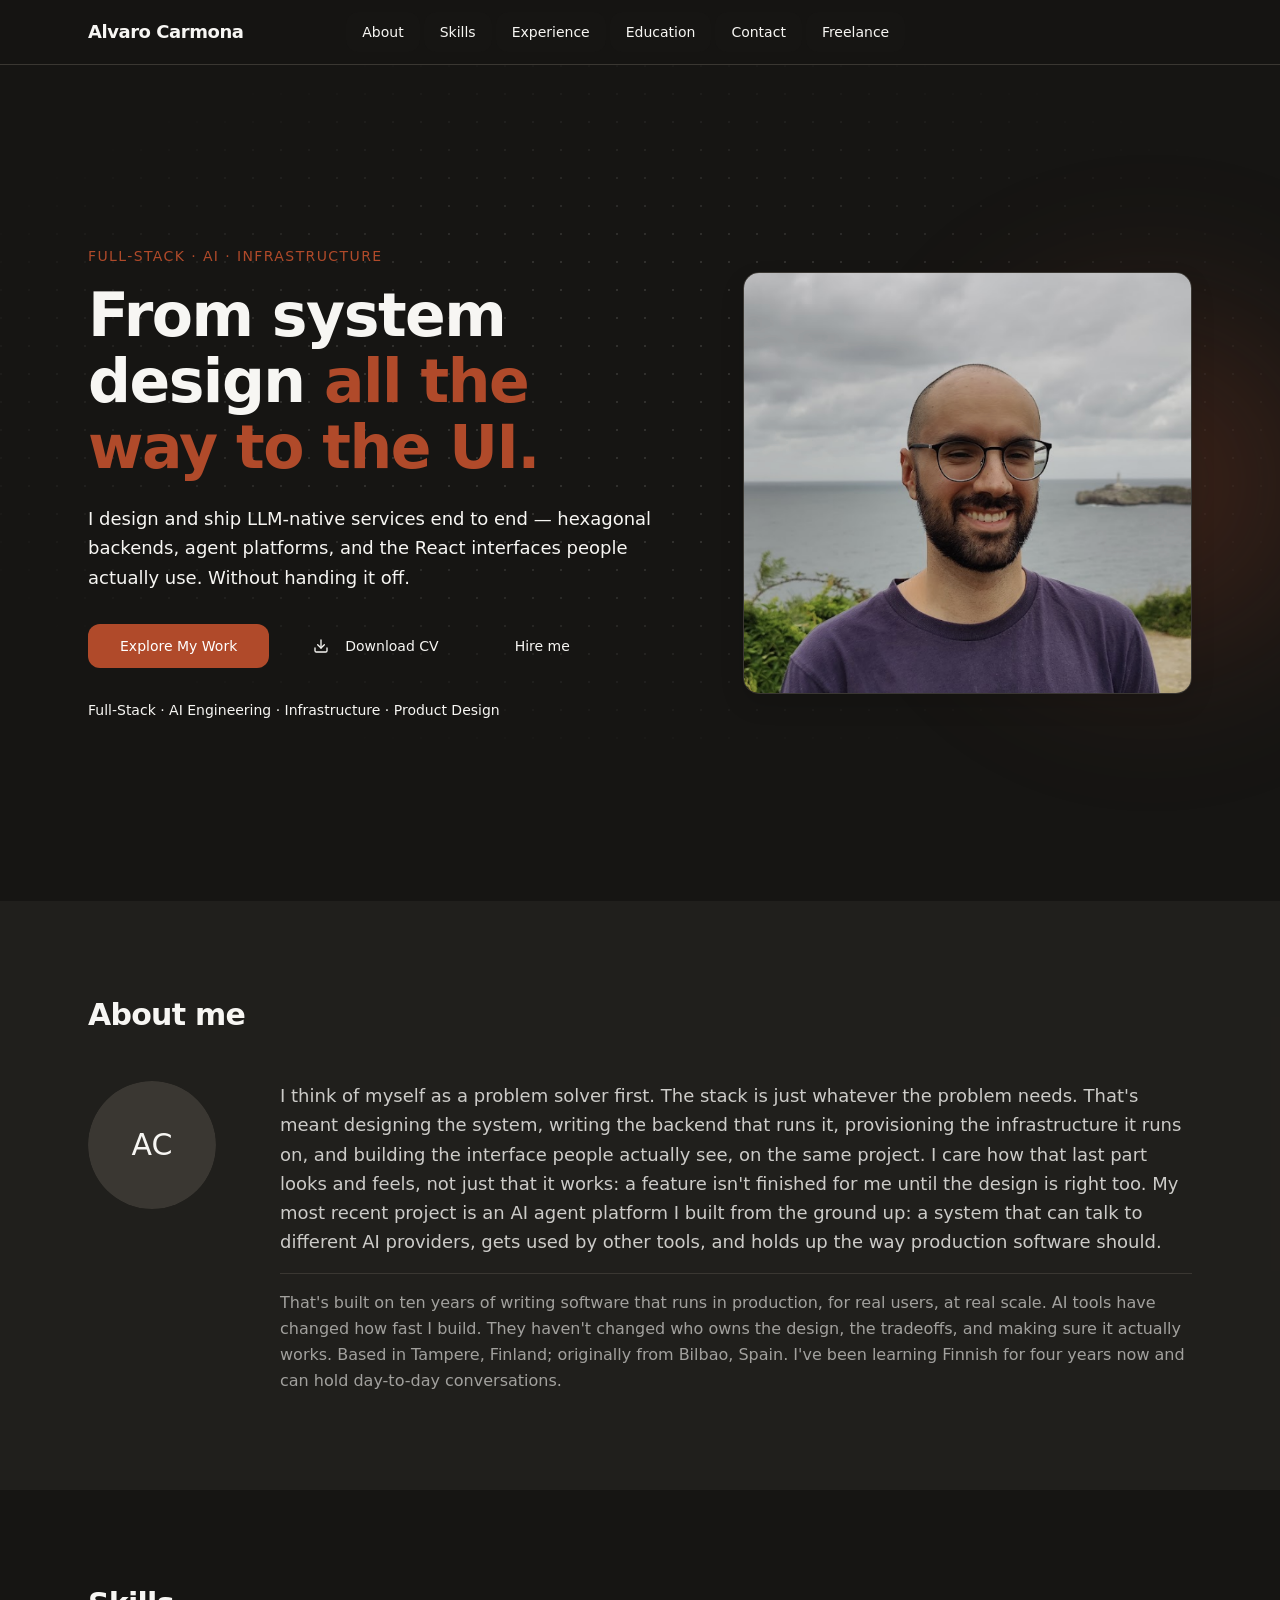
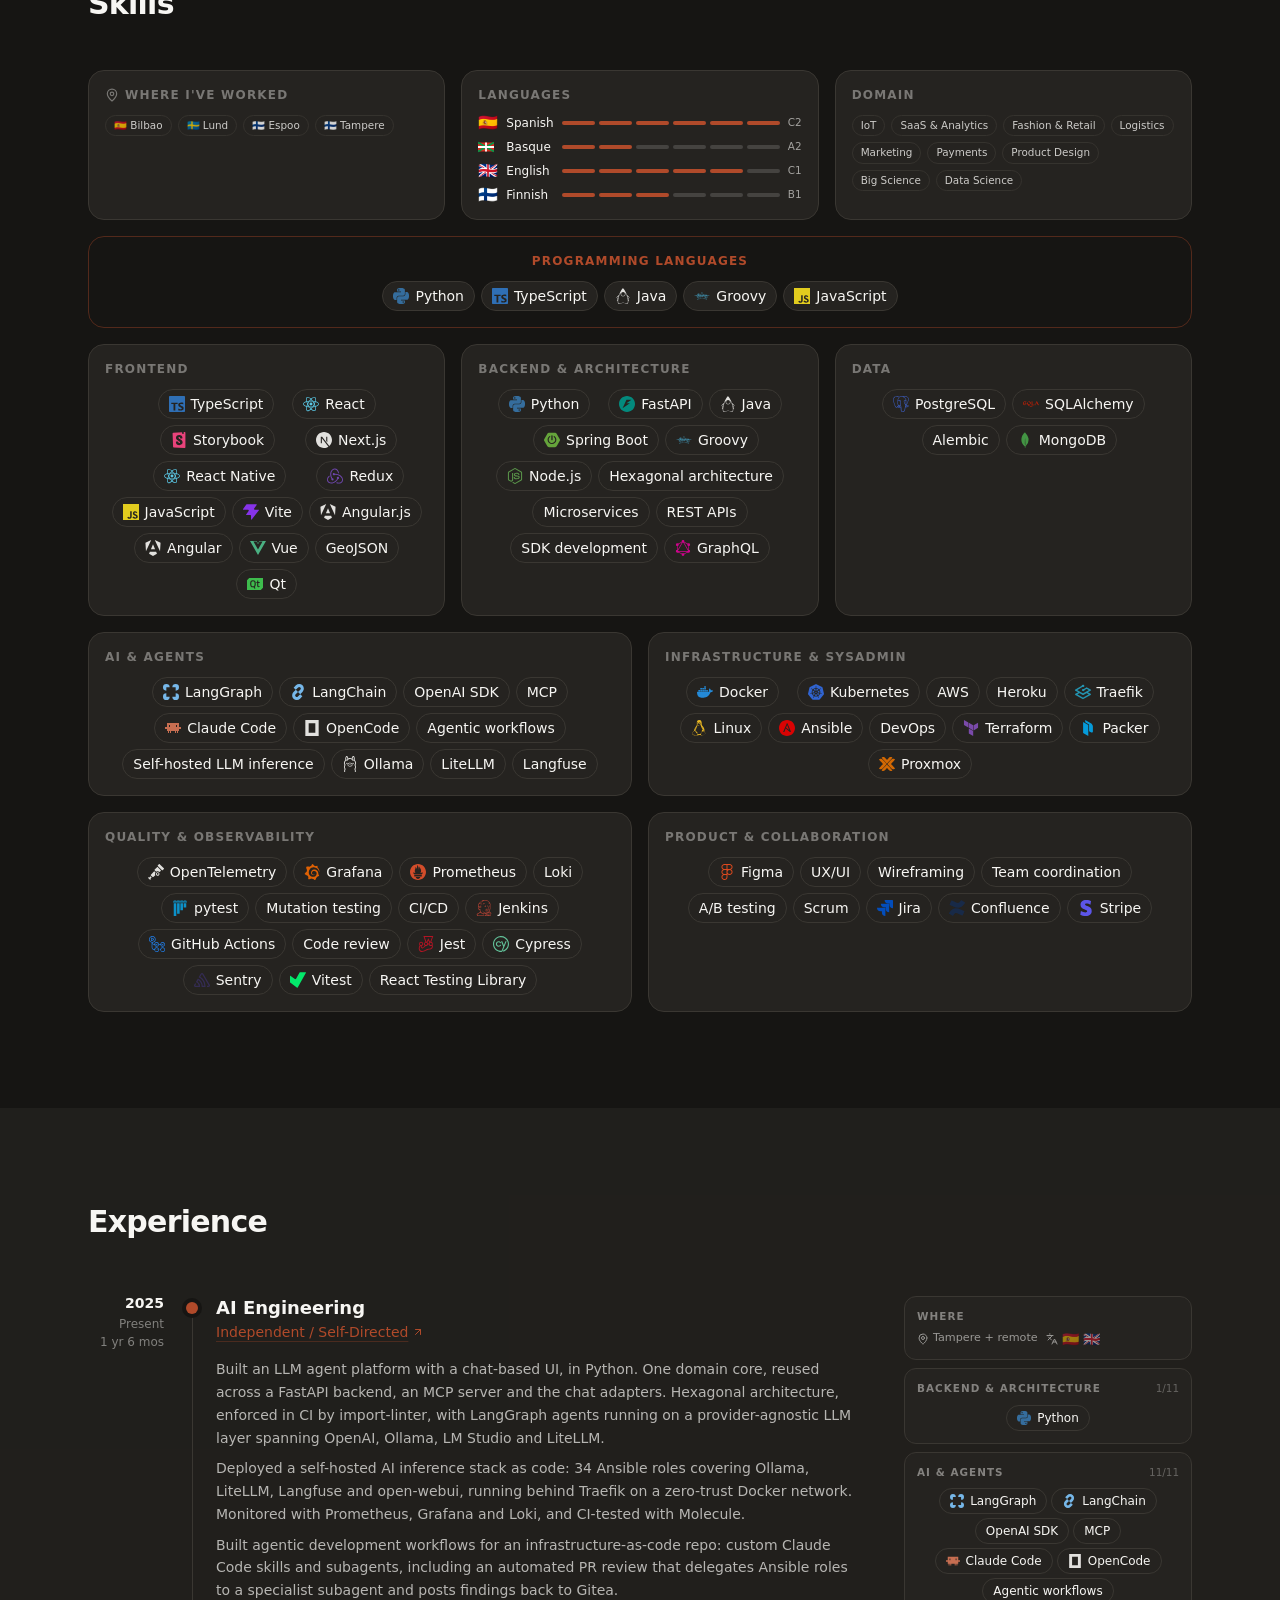
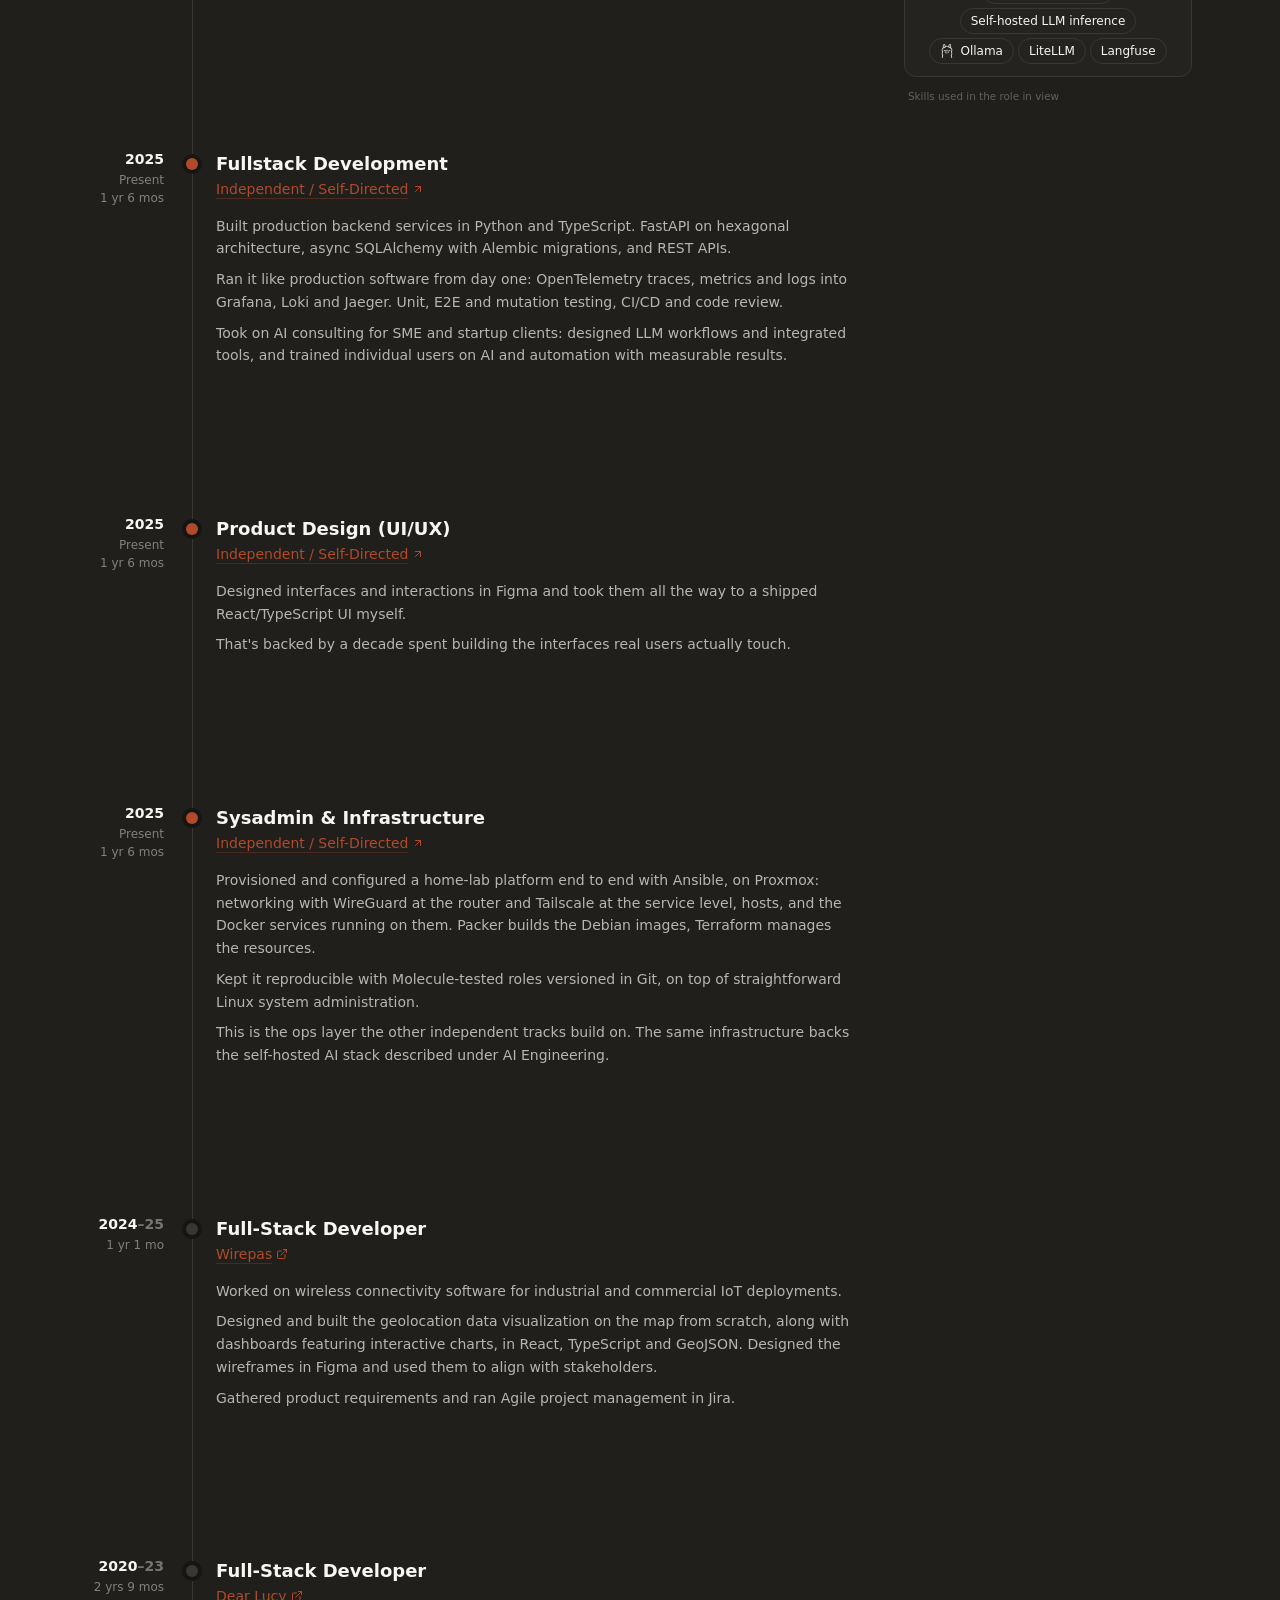
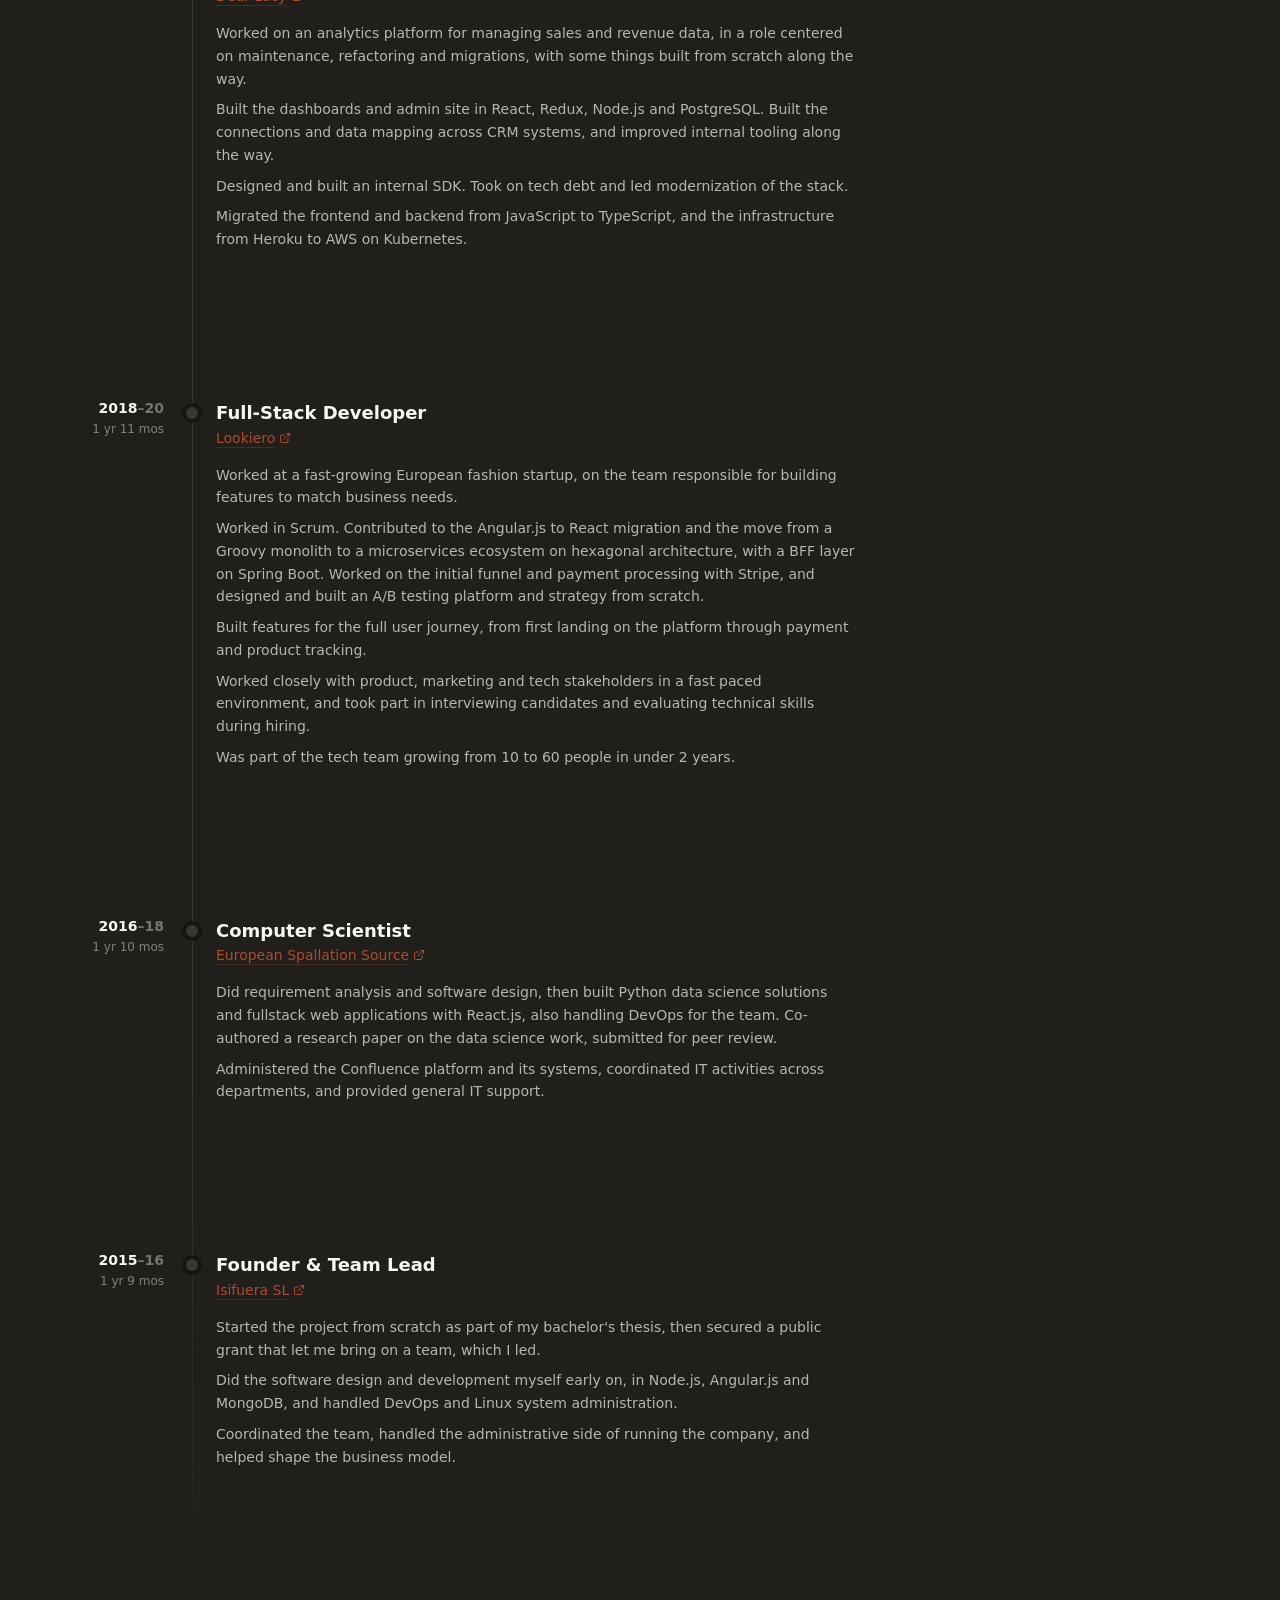
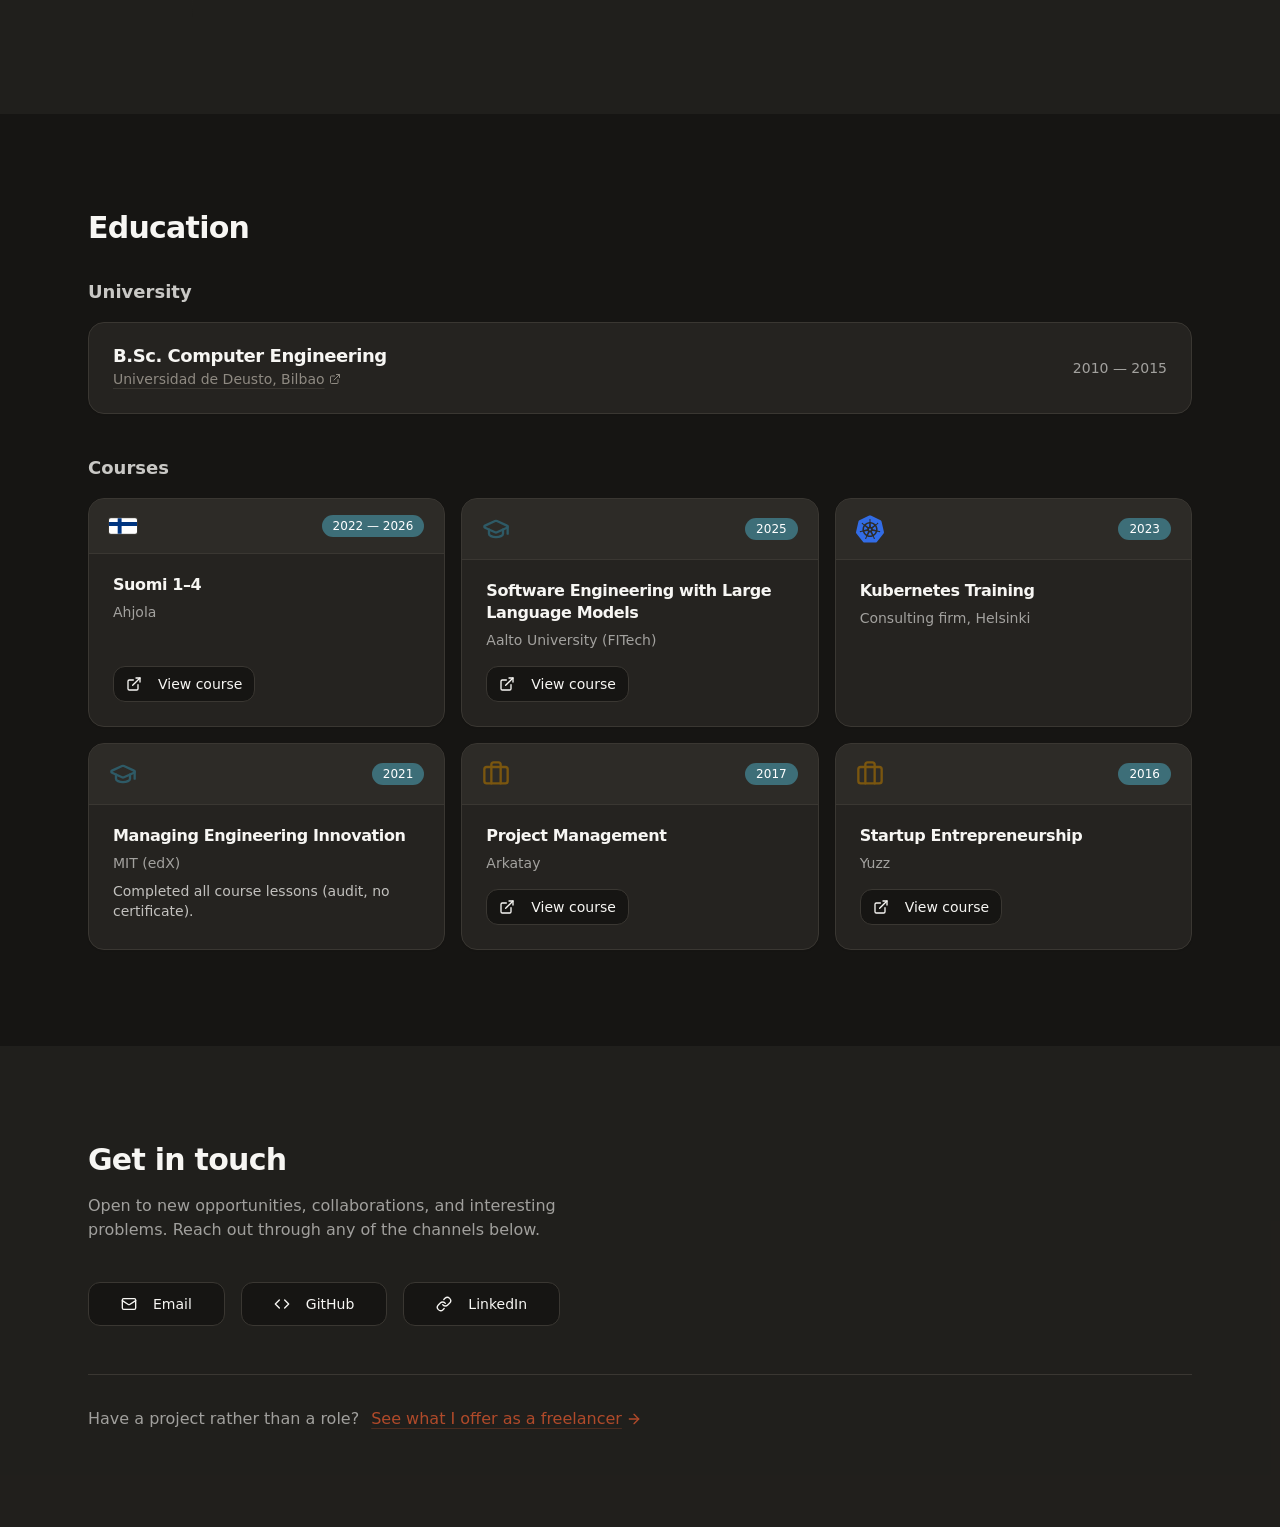
==== commit cc37e2c8: "Deploy portfolio: courses card grid Co-Authored-By: Claude Opus 5 <noreply@anthropic.com>" ====
--- a/index.html
+++ b/index.html
@@ -1,2 +1,2 @@
-<!DOCTYPE html><!--nNHzydnCNUHX_zV5hQQlW--><html lang="en"><head><meta charSet="utf-8"/><meta name="viewport" content="width=device-width, initial-scale=1"/><link rel="preload" href="/_next/static/media/797e433ab948586e-s.p.29207c2f.woff2" as="font" crossorigin="" type="font/woff2"/><link rel="preload" href="/_next/static/media/caa3a2e1cccd8315-s.p.3b6cae6d.woff2" as="font" crossorigin="" type="font/woff2"/><link rel="preload" as="image" href="/avatar.png" fetchPriority="high"/><link rel="stylesheet" href="/_next/static/chunks/e768f3afced90556.css" data-precedence="next"/><link rel="preload" as="script" fetchPriority="low" href="/_next/static/chunks/f1570686d7580f62.js"/><script src="/_next/static/chunks/124e8c990ec108c2.js" async=""></script><script src="/_next/static/chunks/42572c067be8ea0f.js" async=""></script><script src="/_next/static/chunks/ecd4e8afde31a098.js" async=""></script><script src="/_next/static/chunks/298be9aa3d95a763.js" async=""></script><script src="/_next/static/chunks/turbopack-ac0fa47b931bef71.js" async=""></script><script src="/_next/static/chunks/da2b4cf254fc7b38.js" async=""></script><script src="/_next/static/chunks/9d4ffe161eb3d213.js" async=""></script><script src="/_next/static/chunks/483a12865e0bba97.js" async=""></script><script src="/_next/static/chunks/1d3be43a6dda29b7.js" async=""></script><script src="/_next/static/chunks/80235d66aafdb0e9.js" async=""></script><script src="/_next/static/chunks/5247ad4910b63e2c.js" async=""></script><meta name="next-size-adjust" content=""/><title>Alvaro Carmona — Full-Stack Developer — AI Systems &amp; Infrastructure</title><meta name="description" content="Full-stack developer covering AI systems, backend, infrastructure and frontend end to end, from system design to the UI."/><meta property="og:title" content="Alvaro Carmona — Full-Stack Developer — AI Systems &amp; Infrastructure"/><meta property="og:description" content="Full-stack developer covering AI systems, backend, infrastructure and frontend end to end, from system design to the UI."/><meta property="og:url" content="https://alvcarmona.github.io"/><meta property="og:site_name" content="Alvaro Carmona"/><meta property="og:type" content="website"/><meta name="twitter:card" content="summary_large_image"/><meta name="twitter:title" content="Alvaro Carmona — Full-Stack Developer — AI Systems &amp; Infrastructure"/><meta name="twitter:description" content="Full-stack developer covering AI systems, backend, infrastructure and frontend end to end, from system design to the UI."/><script src="/_next/static/chunks/a6dad97d9634a72d.js" noModule=""></script></head><body class="geist_a71539c9-module__T19VSG__variable geist_mono_8d43a2aa-module__8Li5zG__variable antialiased min-h-screen"><div hidden=""><!--$--><!--/$--></div><script>((a,b,c,d,e,f,g,h)=>{let i=document.documentElement,j=["light","dark"];function k(b){var c;(Array.isArray(a)?a:[a]).forEach(a=>{let c="class"===a,d=c&&f?e.map(a=>f[a]||a):e;c?(i.classList.remove(...d),i.classList.add(f&&f[b]?f[b]:b)):i.setAttribute(a,b)}),c=b,h&&j.includes(c)&&(i.style.colorScheme=c)}if(d)k(d);else try{let a=localStorage.getItem(b)||c,d=g&&"system"===a?window.matchMedia("(prefers-color-scheme: dark)").matches?"dark":"light":a;k(d)}catch(a){}})("data-theme","theme","default-dark",null,["default-light","default-dark","unit-01-light","unit-01-dark","unit-02-light","unit-02-dark","aurora-light","aurora-dark"],null,false,true)</script><a href="#main-content" class="sr-only focus:not-sr-only focus:absolute focus:top-2 focus:left-2 focus:z-100 focus:rounded-md focus:bg-background focus:px-4 focus:py-2 focus:text-foreground focus:outline-2 focus:outline-primary">Skip to content</a><header class="sticky top-0 z-50 border-b border-[var(--border)] bg-[var(--background)]/80 backdrop-blur-md"><nav class="container flex h-16 items-center justify-between"><a href="#hero" class="text-lg font-semibold tracking-tight text-[var(--foreground)] hover:opacity-80 transition-opacity">Alvaro Carmona</a><nav aria-label="Main" data-orientation="horizontal" dir="ltr" class="relative z-10 max-w-max flex-1 items-center justify-center hidden md:flex"><div style="position:relative"><ul data-orientation="horizontal" class="group flex flex-1 list-none items-center justify-center space-x-1" dir="ltr"><li><a href="#about" class="group inline-flex h-10 w-max items-center justify-center rounded-md bg-background px-4 py-2 text-sm font-medium transition-colors hover:bg-hover hover:text-hover-foreground focus:bg-hover focus:text-hover-foreground focus:outline-none disabled:pointer-events-none disabled:opacity-50 data-[state=open]:bg-hover data-[state=open]:text-hover-foreground" data-radix-collection-item="">About</a></li><li><a href="#skills" class="group inline-flex h-10 w-max items-center justify-center rounded-md bg-background px-4 py-2 text-sm font-medium transition-colors hover:bg-hover hover:text-hover-foreground focus:bg-hover focus:text-hover-foreground focus:outline-none disabled:pointer-events-none disabled:opacity-50 data-[state=open]:bg-hover data-[state=open]:text-hover-foreground" data-radix-collection-item="">Skills</a></li><li><a href="#experience" class="group inline-flex h-10 w-max items-center justify-center rounded-md bg-background px-4 py-2 text-sm font-medium transition-colors hover:bg-hover hover:text-hover-foreground focus:bg-hover focus:text-hover-foreground focus:outline-none disabled:pointer-events-none disabled:opacity-50 data-[state=open]:bg-hover data-[state=open]:text-hover-foreground" data-radix-collection-item="">Experience</a></li><li><a href="#education" class="group inline-flex h-10 w-max items-center justify-center rounded-md bg-background px-4 py-2 text-sm font-medium transition-colors hover:bg-hover hover:text-hover-foreground focus:bg-hover focus:text-hover-foreground focus:outline-none disabled:pointer-events-none disabled:opacity-50 data-[state=open]:bg-hover data-[state=open]:text-hover-foreground" data-radix-collection-item="">Education</a></li><li><a href="#contact" class="group inline-flex h-10 w-max items-center justify-center rounded-md bg-background px-4 py-2 text-sm font-medium transition-colors hover:bg-hover hover:text-hover-foreground focus:bg-hover focus:text-hover-foreground focus:outline-none disabled:pointer-events-none disabled:opacity-50 data-[state=open]:bg-hover data-[state=open]:text-hover-foreground" data-radix-collection-item="">Contact</a></li><li><a href="/freelance" class="group inline-flex h-10 w-max items-center justify-center rounded-md bg-background px-4 py-2 text-sm font-medium transition-colors hover:bg-hover hover:text-hover-foreground focus:bg-hover focus:text-hover-foreground focus:outline-none disabled:pointer-events-none disabled:opacity-50 data-[state=open]:bg-hover data-[state=open]:text-hover-foreground" data-radix-collection-item="">Freelance</a></li></ul></div><div class="absolute left-0 top-full flex justify-center"></div></nav><div class="flex items-center gap-4"><div class="hidden items-center gap-4 md:flex"><!--$!--><template data-dgst="BAILOUT_TO_CLIENT_SIDE_RENDERING"></template><div class="h-9 w-24"></div><!--/$--><div aria-hidden="true" class="h-5 w-[4.5rem]"></div></div><button class="inline-flex items-center justify-center gap-2 whitespace-nowrap rounded-md text-sm font-medium ring-offset-background transition-colors focus-visible:outline-none focus-visible:ring-2 focus-visible:ring-ring focus-visible:ring-offset-2 disabled:pointer-events-none disabled:opacity-50 disabled:cursor-not-allowed cursor-pointer [&amp;_svg]:pointer-events-none [&amp;_svg]:size-4 [&amp;_svg]:shrink-0 hover:bg-hover hover:text-hover-foreground h-10 w-10 md:hidden" aria-label="Open menu" type="button" aria-haspopup="dialog" aria-expanded="false" aria-controls="radix-_R_blb_" data-state="closed"><svg xmlns="http://www.w3.org/2000/svg" width="24" height="24" viewBox="0 0 24 24" fill="none" stroke="currentColor" stroke-width="2" stroke-linecap="round" stroke-linejoin="round" class="lucide lucide-menu h-5 w-5" aria-hidden="true"><path d="M4 5h16"></path><path d="M4 12h16"></path><path d="M4 19h16"></path></svg></button></div></nav></header><main id="main-content"><section id="hero" class="relative isolate flex min-h-[calc(100vh-4rem)] items-center overflow-hidden py-24"><div aria-hidden="true" class="pointer-events-none absolute inset-0 -z-10"><div class="hero-grid absolute inset-0"></div><div class="hero-glow absolute right-0 top-1/2 h-[32rem] w-[32rem] -translate-y-1/2 translate-x-1/4"></div></div><div class="container grid items-center gap-12 lg:grid-cols-[1.15fr_0.85fr]"><div><p class="hero-rise mb-4 text-sm font-medium uppercase tracking-widest text-[var(--primary)]" style="animation-delay:0ms">Full-Stack · AI · Infrastructure</p><h1 class="hero-rise mb-6 text-balance text-4xl font-bold leading-[1.1] tracking-tight text-[var(--foreground)] sm:text-5xl lg:text-6xl" style="animation-delay:80ms">From system design<!-- --> <span class="text-[var(--primary)]">all the way to the UI.</span></h1><p class="hero-rise mb-8 max-w-xl text-pretty text-lg leading-relaxed text-[var(--foreground)] opacity-70" style="animation-delay:160ms">I design and ship LLM-native services end to end — hexagonal backends, agent platforms, and the React interfaces people actually use. Without handing it off.</p><div class="hero-rise mb-8 flex flex-wrap items-center gap-3" style="animation-delay:240ms"><a href="#skills" class="inline-flex items-center justify-center gap-2 whitespace-nowrap text-sm font-medium ring-offset-background transition-colors focus-visible:outline-none focus-visible:ring-2 focus-visible:ring-ring focus-visible:ring-offset-2 disabled:pointer-events-none disabled:opacity-50 disabled:cursor-not-allowed cursor-pointer [&amp;_svg]:pointer-events-none [&amp;_svg]:size-4 [&amp;_svg]:shrink-0 bg-primary text-primary-foreground hover:bg-primary/90 h-11 rounded-md px-8">Explore My Work</a><a href="/cv-alvaro-carmona.pdf" download="" class="inline-flex items-center justify-center gap-2 whitespace-nowrap text-sm font-medium ring-offset-background transition-colors focus-visible:outline-none focus-visible:ring-2 focus-visible:ring-ring focus-visible:ring-offset-2 disabled:pointer-events-none disabled:opacity-50 disabled:cursor-not-allowed cursor-pointer [&amp;_svg]:pointer-events-none [&amp;_svg]:size-4 [&amp;_svg]:shrink-0 hover:bg-hover hover:text-hover-foreground h-11 rounded-md px-8"><svg xmlns="http://www.w3.org/2000/svg" width="24" height="24" viewBox="0 0 24 24" fill="none" stroke="currentColor" stroke-width="2" stroke-linecap="round" stroke-linejoin="round" class="lucide lucide-download mr-2 h-4 w-4" aria-hidden="true"><path d="M12 15V3"></path><path d="M21 15v4a2 2 0 0 1-2 2H5a2 2 0 0 1-2-2v-4"></path><path d="m7 10 5 5 5-5"></path></svg>Download CV</a><a class="inline-flex items-center justify-center gap-2 whitespace-nowrap text-sm font-medium ring-offset-background transition-colors focus-visible:outline-none focus-visible:ring-2 focus-visible:ring-ring focus-visible:ring-offset-2 disabled:pointer-events-none disabled:opacity-50 disabled:cursor-not-allowed cursor-pointer [&amp;_svg]:pointer-events-none [&amp;_svg]:size-4 [&amp;_svg]:shrink-0 hover:bg-hover hover:text-hover-foreground h-11 rounded-md px-8" href="/freelance">Hire me</a></div><p class="hero-rise font-mono text-sm text-[var(--foreground)] opacity-50" style="animation-delay:320ms">Full-Stack · AI Engineering · Infrastructure · Product Design</p></div><div class="hero-rise hidden justify-self-center sm:block lg:justify-self-end" style="animation-delay:120ms"><div class="bg-grad-surface overflow-hidden rounded-[var(--radius-lg)] border border-[var(--border)] shadow-[var(--shadow-lg)]"><img src="/avatar.png" alt="Portrait of Alvaro Carmona" width="400" height="400" fetchPriority="high" class="h-auto w-full max-w-[20rem] object-cover lg:max-w-[24rem]"/></div></div></div></section><section id="about" class="py-24 bg-[var(--muted)]/30"><div class="container"><h2 class="mb-12 text-3xl font-bold tracking-tight text-[var(--foreground)]">About me</h2><div class="flex flex-col gap-8 md:flex-row md:items-start md:gap-16"><div class="flex shrink-0 justify-center md:justify-start"><span class="relative flex shrink-0 overflow-hidden rounded-full h-32 w-32 text-3xl"><span class="flex h-full w-full items-center justify-center rounded-full bg-muted">AC</span></span></div><div class="space-y-4"><p class="text-lg leading-relaxed text-[var(--foreground)] opacity-80">I think of myself as a problem solver first. The stack is just whatever the problem needs. That&#x27;s meant designing the system, writing the backend that runs it, provisioning the infrastructure it runs on, and building the interface people actually see, on the same project. I care how that last part looks and feels, not just that it works: a feature isn&#x27;t finished for me until the design is right too.
-    My most recent project is an AI agent platform I built from the ground up: a system that can talk to different AI providers, gets used by other tools, and holds up the way production software should.</p><div data-orientation="horizontal" role="none" class="shrink-0 bg-border h-[1px] w-full"></div><p class="text-base leading-relaxed text-[var(--foreground)] opacity-60">That&#x27;s built on ten years of writing software that runs in production, for real users, at real scale. AI tools have changed how fast I build. They haven&#x27;t changed who owns the design, the tradeoffs, and making sure it actually works. Based in Tampere, Finland; originally from Bilbao, Spain. I&#x27;ve been learning Finnish for four years now and can hold day-to-day conversations.</p></div></div></div></section><section id="skills" class="scroll-mt-16 py-24"><div class="container"><h2 class="mb-12 text-3xl font-bold tracking-tight text-[var(--foreground)]">Skills</h2><div class="grid gap-4 md:grid-cols-6"><section id="places" class="scroll-mt-16 md:col-span-2 rounded-[var(--radius-lg)] border border-[var(--border)] bg-[var(--card)] p-4 transition-colors reveal-rise" style="animation-delay:0ms"><h3 class="mb-3 flex items-center gap-1.5 text-xs font-semibold uppercase tracking-widest text-[var(--foreground)] opacity-40"><svg xmlns="http://www.w3.org/2000/svg" width="24" height="24" viewBox="0 0 24 24" fill="none" stroke="currentColor" stroke-width="2" stroke-linecap="round" stroke-linejoin="round" class="lucide lucide-map-pin h-3.5 w-3.5" aria-hidden="true"><path d="M20 10c0 4.993-5.539 10.193-7.399 11.799a1 1 0 0 1-1.202 0C9.539 20.193 4 14.993 4 10a8 8 0 0 1 16 0"></path><circle cx="12" cy="10" r="3"></circle></svg>Where I&#x27;ve Worked</h3><div class="flex flex-wrap gap-1.5"><span class="px-2 py-0.5 text-[0.65rem] rounded-full border border-[var(--border)] bg-[var(--card)] font-medium text-[var(--foreground)] opacity-80">🇪🇸 Bilbao</span><span class="px-2 py-0.5 text-[0.65rem] rounded-full border border-[var(--border)] bg-[var(--card)] font-medium text-[var(--foreground)] opacity-80">🇸🇪 Lund</span><span class="px-2 py-0.5 text-[0.65rem] rounded-full border border-[var(--border)] bg-[var(--card)] font-medium text-[var(--foreground)] opacity-80">🇫🇮 Espoo</span><span class="px-2 py-0.5 text-[0.65rem] rounded-full border border-[var(--border)] bg-[var(--card)] font-medium text-[var(--foreground)] opacity-80">🇫🇮 Tampere</span></div></section><section id="languages" class="scroll-mt-16 md:col-span-2 rounded-[var(--radius-lg)] border border-[var(--border)] bg-[var(--card)] p-4 transition-colors reveal-rise" style="animation-delay:60ms"><h3 class="mb-3 text-xs font-semibold uppercase tracking-widest text-[var(--foreground)] opacity-40">Languages</h3><ul class="grid items-center grid-cols-[auto_auto_1fr_auto] gap-x-2 gap-y-2"><li class="col-span-4 grid grid-cols-subgrid items-center"><span aria-hidden="true" class="text-base leading-none">🇪🇸</span><span class="text-xs font-medium text-[var(--foreground)]">Spanish</span><span aria-hidden="true" class="flex min-w-8 gap-1"><span class="h-1 flex-1 rounded-full bg-[var(--primary)]"></span><span class="h-1 flex-1 rounded-full bg-[var(--primary)]"></span><span class="h-1 flex-1 rounded-full bg-[var(--primary)]"></span><span class="h-1 flex-1 rounded-full bg-[var(--primary)]"></span><span class="h-1 flex-1 rounded-full bg-[var(--primary)]"></span><span class="h-1 flex-1 rounded-full bg-[var(--primary)]"></span></span><span class="whitespace-nowrap text-left text-[0.65rem] text-[var(--foreground)] opacity-60"><span class="font-mono">C2</span></span></li><li class="col-span-4 grid grid-cols-subgrid items-center"><span aria-hidden="true" class="text-base leading-none"><svg xmlns="http://www.w3.org/2000/svg" viewBox="0 0 25 14" aria-label="Basque" role="img" style="width:1rem;height:0.75rem;display:inline-block"><rect width="25" height="14" fill="#d52b1e"></rect><path d="M0 0L25 14M25 0L0 14" stroke="#009b48" stroke-width="2.8"></path><path d="M12.5 0V14M0 7H25" stroke="#fff" stroke-width="2.8"></path></svg></span><span class="text-xs font-medium text-[var(--foreground)]">Basque</span><span aria-hidden="true" class="flex min-w-8 gap-1"><span class="h-1 flex-1 rounded-full bg-[var(--primary)]"></span><span class="h-1 flex-1 rounded-full bg-[var(--primary)]"></span><span class="h-1 flex-1 rounded-full bg-[var(--foreground)] opacity-15"></span><span class="h-1 flex-1 rounded-full bg-[var(--foreground)] opacity-15"></span><span class="h-1 flex-1 rounded-full bg-[var(--foreground)] opacity-15"></span><span class="h-1 flex-1 rounded-full bg-[var(--foreground)] opacity-15"></span></span><span class="whitespace-nowrap text-left text-[0.65rem] text-[var(--foreground)] opacity-60"><span class="font-mono">A2</span></span></li><li class="col-span-4 grid grid-cols-subgrid items-center"><span aria-hidden="true" class="text-base leading-none">🇬🇧</span><span class="text-xs font-medium text-[var(--foreground)]">English</span><span aria-hidden="true" class="flex min-w-8 gap-1"><span class="h-1 flex-1 rounded-full bg-[var(--primary)]"></span><span class="h-1 flex-1 rounded-full bg-[var(--primary)]"></span><span class="h-1 flex-1 rounded-full bg-[var(--primary)]"></span><span class="h-1 flex-1 rounded-full bg-[var(--primary)]"></span><span class="h-1 flex-1 rounded-full bg-[var(--primary)]"></span><span class="h-1 flex-1 rounded-full bg-[var(--foreground)] opacity-15"></span></span><span class="whitespace-nowrap text-left text-[0.65rem] text-[var(--foreground)] opacity-60"><span class="font-mono">C1</span></span></li><li class="col-span-4 grid grid-cols-subgrid items-center"><span aria-hidden="true" class="text-base leading-none">🇫🇮</span><span class="text-xs font-medium text-[var(--foreground)]">Finnish</span><span aria-hidden="true" class="flex min-w-8 gap-1"><span class="h-1 flex-1 rounded-full bg-[var(--primary)]"></span><span class="h-1 flex-1 rounded-full bg-[var(--primary)]"></span><span class="h-1 flex-1 rounded-full bg-[var(--primary)]"></span><span class="h-1 flex-1 rounded-full bg-[var(--foreground)] opacity-15"></span><span class="h-1 flex-1 rounded-full bg-[var(--foreground)] opacity-15"></span><span class="h-1 flex-1 rounded-full bg-[var(--foreground)] opacity-15"></span></span><span class="whitespace-nowrap text-left text-[0.65rem] text-[var(--foreground)] opacity-60"><span class="font-mono">B1</span></span></li></ul></section><section id="domain" class="scroll-mt-16 md:col-span-2 rounded-[var(--radius-lg)] border border-[var(--border)] bg-[var(--card)] p-4 transition-colors reveal-rise" style="animation-delay:120ms"><h3 class="mb-3 text-xs font-semibold uppercase tracking-widest text-[var(--foreground)] opacity-40">Domain</h3><div class="flex flex-wrap gap-1.5"><span class="px-2 py-0.5 text-[0.65rem] rounded-full border border-[var(--border)] bg-[var(--card)] font-medium text-[var(--foreground)] opacity-80">IoT</span><span class="px-2 py-0.5 text-[0.65rem] rounded-full border border-[var(--border)] bg-[var(--card)] font-medium text-[var(--foreground)] opacity-80">SaaS &amp; Analytics</span><span class="px-2 py-0.5 text-[0.65rem] rounded-full border border-[var(--border)] bg-[var(--card)] font-medium text-[var(--foreground)] opacity-80">Fashion &amp; Retail</span><span class="px-2 py-0.5 text-[0.65rem] rounded-full border border-[var(--border)] bg-[var(--card)] font-medium text-[var(--foreground)] opacity-80">Logistics</span><span class="px-2 py-0.5 text-[0.65rem] rounded-full border border-[var(--border)] bg-[var(--card)] font-medium text-[var(--foreground)] opacity-80">Marketing</span><span class="px-2 py-0.5 text-[0.65rem] rounded-full border border-[var(--border)] bg-[var(--card)] font-medium text-[var(--foreground)] opacity-80">Payments</span><span class="px-2 py-0.5 text-[0.65rem] rounded-full border border-[var(--border)] bg-[var(--card)] font-medium text-[var(--foreground)] opacity-80">Product Design</span><span class="px-2 py-0.5 text-[0.65rem] rounded-full border border-[var(--border)] bg-[var(--card)] font-medium text-[var(--foreground)] opacity-80">Big Science</span><span class="px-2 py-0.5 text-[0.65rem] rounded-full border border-[var(--border)] bg-[var(--card)] font-medium text-[var(--foreground)] opacity-80">Data Science</span></div></section><section id="programming-languages" class="scroll-mt-16 md:col-span-6 bg-grad-surface rounded-[var(--radius-lg)] border border-[var(--primary)]/40 p-4 transition-colors reveal-rise" style="animation-delay:180ms"><h3 class="mb-3 text-center text-xs font-semibold uppercase tracking-widest text-[var(--primary)]">Programming Languages</h3><div class="flex flex-wrap justify-center gap-1.5"><span class="group/chip inline-flex items-center rounded-full border font-medium text-[var(--foreground)] transition-[opacity,border-color,color] duration-300 ease-[cubic-bezier(0.16,1,0.3,1)] gap-1.5 px-2.5 py-1 text-sm border-[var(--border)] bg-[var(--card)] opacity-100" style="--tech-brand:#3776AB"><svg viewBox="0 0 24 24" fill="currentColor" aria-hidden="true" class="h-4 w-4 shrink-0 opacity-90 transition-opacity text-[var(--tech-brand)] group-hover/chip:opacity-100"><path d="M14.25.18l.9.2.73.26.59.3.45.32.34.34.25.34.16.33.1.3.04.26.02.2-.01.13V8.5l-.05.63-.13.55-.21.46-.26.38-.3.31-.33.25-.35.19-.35.14-.33.1-.3.07-.26.04-.21.02H8.77l-.69.05-.59.14-.5.22-.41.27-.33.32-.27.35-.2.36-.15.37-.1.35-.07.32-.04.27-.02.21v3.06H3.17l-.21-.03-.28-.07-.32-.12-.35-.18-.36-.26-.36-.36-.35-.46-.32-.59-.28-.73-.21-.88-.14-1.05-.05-1.23.06-1.22.16-1.04.24-.87.32-.71.36-.57.4-.44.42-.33.42-.24.4-.16.36-.1.32-.05.24-.01h.16l.06.01h8.16v-.83H6.18l-.01-2.75-.02-.37.05-.34.11-.31.17-.28.25-.26.31-.23.38-.2.44-.18.51-.15.58-.12.64-.1.71-.06.77-.04.84-.02 1.27.05zm-6.3 1.98l-.23.33-.08.41.08.41.23.34.33.22.41.09.41-.09.33-.22.23-.34.08-.41-.08-.41-.23-.33-.33-.22-.41-.09-.41.09zm13.09 3.95l.28.06.32.12.35.18.36.27.36.35.35.47.32.59.28.73.21.88.14 1.04.05 1.23-.06 1.23-.16 1.04-.24.86-.32.71-.36.57-.4.45-.42.33-.42.24-.4.16-.36.09-.32.05-.24.02-.16-.01h-8.22v.82h5.84l.01 2.76.02.36-.05.34-.11.31-.17.29-.25.25-.31.24-.38.2-.44.17-.51.15-.58.13-.64.09-.71.07-.77.04-.84.01-1.27-.04-1.07-.14-.9-.2-.73-.25-.59-.3-.45-.33-.34-.34-.25-.34-.16-.33-.1-.3-.04-.25-.02-.2.01-.13v-5.34l.05-.64.13-.54.21-.46.26-.38.3-.32.33-.24.35-.2.35-.14.33-.1.3-.06.26-.04.21-.02.13-.01h5.84l.69-.05.59-.14.5-.21.41-.28.33-.32.27-.35.2-.36.15-.36.1-.35.07-.32.04-.28.02-.21V6.07h2.09l.14.01zm-6.47 14.25l-.23.33-.08.41.08.41.23.33.33.23.41.08.41-.08.33-.23.23-.33.08-.41-.08-.41-.23-.33-.33-.23-.41-.08-.41.08z"></path></svg>Python</span><span class="group/chip inline-flex items-center rounded-full border font-medium text-[var(--foreground)] transition-[opacity,border-color,color] duration-300 ease-[cubic-bezier(0.16,1,0.3,1)] gap-1.5 px-2.5 py-1 text-sm border-[var(--border)] bg-[var(--card)] opacity-100" style="--tech-brand:#3178C6"><svg viewBox="0 0 24 24" fill="currentColor" aria-hidden="true" class="h-4 w-4 shrink-0 opacity-90 transition-opacity text-[var(--tech-brand)] group-hover/chip:opacity-100"><path d="M1.125 0C.502 0 0 .502 0 1.125v21.75C0 23.498.502 24 1.125 24h21.75c.623 0 1.125-.502 1.125-1.125V1.125C24 .502 23.498 0 22.875 0zm17.363 9.75c.612 0 1.154.037 1.627.111a6.38 6.38 0 0 1 1.306.34v2.458a3.95 3.95 0 0 0-.643-.361 5.093 5.093 0 0 0-.717-.26 5.453 5.453 0 0 0-1.426-.2c-.3 0-.573.028-.819.086a2.1 2.1 0 0 0-.623.242c-.17.104-.3.229-.393.374a.888.888 0 0 0-.14.49c0 .196.053.373.156.529.104.156.252.304.443.444s.423.276.696.41c.273.135.582.274.926.416.47.197.892.407 1.266.628.374.222.695.473.963.753.268.279.472.598.614.957.142.359.214.776.214 1.253 0 .657-.125 1.21-.373 1.656a3.033 3.033 0 0 1-1.012 1.085 4.38 4.38 0 0 1-1.487.596c-.566.12-1.163.18-1.79.18a9.916 9.916 0 0 1-1.84-.164 5.544 5.544 0 0 1-1.512-.493v-2.63a5.033 5.033 0 0 0 3.237 1.2c.333 0 .624-.03.872-.09.249-.06.456-.144.623-.25.166-.108.29-.234.373-.38a1.023 1.023 0 0 0-.074-1.089 2.12 2.12 0 0 0-.537-.5 5.597 5.597 0 0 0-.807-.444 27.72 27.72 0 0 0-1.007-.436c-.918-.383-1.602-.852-2.053-1.405-.45-.553-.676-1.222-.676-2.005 0-.614.123-1.141.369-1.582.246-.441.58-.804 1.004-1.089a4.494 4.494 0 0 1 1.47-.629 7.536 7.536 0 0 1 1.77-.201zm-15.113.188h9.563v2.166H9.506v9.646H6.789v-9.646H3.375z"></path></svg>TypeScript</span><span class="group/chip inline-flex items-center rounded-full border font-medium text-[var(--foreground)] transition-[opacity,border-color,color] duration-300 ease-[cubic-bezier(0.16,1,0.3,1)] gap-1.5 px-2.5 py-1 text-sm border-[var(--border)] bg-[var(--card)] opacity-100"><svg viewBox="0 0 24 24" fill="currentColor" aria-hidden="true" class="h-4 w-4 shrink-0 opacity-90 transition-opacity text-[var(--foreground)] group-hover/chip:opacity-100"><path d="M11.915 0 11.7.215C9.515 2.4 7.47 6.39 6.046 10.483c-1.064 1.024-3.633 2.81-3.711 3.551-.093.87 1.746 2.611 1.55 3.235-.198.625-1.304 1.408-1.014 1.939.1.188.823.011 1.277-.491a13.389 13.389 0 0 0-.017 2.14c.076.906.27 1.668.643 2.232.372.563.956.911 1.667.911.397 0 .727-.114 1.024-.264.298-.149.571-.33.91-.5.68-.34 1.634-.666 3.53-.604 1.903.062 2.872.39 3.559.704.687.314 1.15.664 1.925.664.767 0 1.395-.336 1.807-.9.412-.563.631-1.33.72-2.24.06-.623.055-1.32 0-2.066.454.45 1.117.604 1.213.424.29-.53-.816-1.314-1.013-1.937-.198-.624 1.642-2.366 1.549-3.236-.08-.748-2.707-2.568-3.748-3.586C16.428 6.374 14.308 2.394 12.13.215zm.175 6.038a2.95 2.95 0 0 1 2.943 2.942 2.95 2.95 0 0 1-2.943 2.943A2.95 2.95 0 0 1 9.148 8.98a2.95 2.95 0 0 1 2.942-2.942zM8.685 7.983a3.515 3.515 0 0 0-.145.997c0 1.951 1.6 3.55 3.55 3.55 1.95 0 3.55-1.598 3.55-3.55 0-.329-.046-.648-.132-.951.334.095.64.208.915.336a42.699 42.699 0 0 1 2.042 5.829c.678 2.545 1.01 4.92.846 6.607-.082.844-.29 1.51-.606 1.94-.315.431-.713.651-1.315.651-.593 0-.932-.27-1.673-.61-.741-.338-1.825-.694-3.792-.758-1.974-.064-3.073.293-3.821.669-.375.188-.659.373-.911.5s-.466.2-.752.2c-.53 0-.876-.209-1.16-.64-.285-.43-.474-1.101-.545-1.948-.141-1.693.176-4.069.823-6.614a43.155 43.155 0 0 1 1.934-5.783c.348-.167.749-.31 1.192-.425zm-3.382 4.362a.216.216 0 0 1 .13.031c-.166.56-.323 1.116-.463 1.665a33.849 33.849 0 0 0-.547 2.555 3.9 3.9 0 0 0-.2-.39c-.58-1.012-.914-1.642-1.16-2.08.315-.24 1.679-1.755 2.24-1.781zm13.394.01c.562.027 1.926 1.543 2.24 1.783-.246.438-.58 1.068-1.16 2.08a4.428 4.428 0 0 0-.163.309 32.354 32.354 0 0 0-.562-2.49 40.579 40.579 0 0 0-.482-1.652.216.216 0 0 1 .127-.03z"></path></svg>Java</span><span class="group/chip inline-flex items-center rounded-full border font-medium text-[var(--foreground)] transition-[opacity,border-color,color] duration-300 ease-[cubic-bezier(0.16,1,0.3,1)] gap-1.5 px-2.5 py-1 text-sm border-[var(--border)] bg-[var(--card)] opacity-100" style="--tech-brand:#4298B8"><svg viewBox="0 0 24 24" fill="currentColor" aria-hidden="true" class="h-4 w-4 shrink-0 opacity-90 transition-opacity text-[var(--tech-brand)] group-hover/chip:opacity-100"><path d="M11.997 6.012S10.315 8.8 9.516 10.155c-.155.058-.172.041-.341.207-.41-.47-.897-.041-1.028.22-.057-.566-.151-.567-.279-.694.074-.496.316-1.305-.241-1.884-1.078-.727-2.326 1.05-3.021 1.982l-.375.622c-1.546-.032-2.763.008-4.231-.021 1.79.67 1.864.686 4.026 1.506 0 .066.161.372.34.552.147.15.308.234.389.284-.106.054-.32.138-.385.258-.292.546.139.672.418 1.107.315.568.382.944 1.126.625.254-.11.562-.148.758-.21-.693 1.094-.87 1.392-2.083 3.274l.012.004c4.85-1.893 4.974-1.942 7.373-2.89 3.448 1.338 3.646 1.448 7.432 2.891-.529-.826-.89-1.343-1.274-1.995.151-.013.483-.046.777-.233.213-.135.463-.288.688-.574.443-.565.551-1.277.39-2.166-.078-.423-.235-.834-.213-.85 2.061-.778 2.304-.862 4.226-1.587-2.31.034-2.422.01-4.591.016-.036-.414-.244-.627-.882-.606-.238.039-.389.12-.5.445-.357-.657-.85-.464-1.06-.14-.275-.282-.917-.377-1.24-.17-.238-.112-.514-.112-.757.177-.175-.146-.23-.188-.614-.342-.886-1.497-1.622-2.692-2.36-3.951zm.012.802c.35.535 1.552 2.61 1.849 3.074-.337.023-.668.202-.918.562-.217-.224-.47-.445-.917-.463-.544-.093-.834.148-1.2.568-.108-.365-.53-.45-.896-.28.327-.519 1.872-3.122 2.082-3.46zM7.45 9.128c-.05 1.434-1.068 2.712-1.798 2.245-.551-.449.149-1.584.59-1.985-.033.307.246.498.023.77-.446.543-.27.936-.078.996.513.162 1.004-1.227 1.004-2.201 0-.625-.366-.613-1.086.136-.983 1.022-1.513 2.012-1.16 2.69.197.38.485.651.959.594.925-.11 1.483-1.254 1.543-1.988.148-.003.109.01.148-.02 0 .129.177.755.317 1.166.183.702.964 2.11-1.369 2.658-.44.11-.614.148-1.05.32-.213-.443-.263-.585-.697-1.013.588-.205.593-.185.972-.317 1.467-.51 1.908-.947 1.857-1.57 0 0 .018-.32-.185-.588a2.613 2.613 0 0 1-.293.645c-.437.68-1.296 1.101-2.06.833-.417-.146-.596-.466-.596-1.015 0-.703 1.601-2.735 2.387-3.08.555-.165.579.293.571.724zm6.502 1.3c.26.006.543.133.735.34.594.64.529 1.417.163 1.905-.435.581-1.532.324-1.791-.488-.12-.378.095-1.312.475-1.624a.628.628 0 0 1 .418-.132zm-2.113.066a.502.502 0 0 1 .117.017c.503.03.61.313.701.56.231.626.173 1.212-.301 1.691-.711.719-1.54.401-1.536-.567.014-.69.443-1.715 1.02-1.7zm1.868.038c-.383.287-.432 1.023-.08 1.296.138.13.215.22.613.256.273.024.704-.253.725-.527.01-.125-.013-.333-.312-.67-.252-.283-.579-.349-.661-.3-.265.156.021.28.125.383.162.163.2.234.125.282a.447.447 0 0 1-.372.057c-.105-.049-.456-.246-.163-.777zm3.759.003c.167.26.215.316.402.965.24.838.546 1.163.816 1.01.74-.418.148-1.476-.113-1.974.167-.002.134.007.286.005.12.471.086.387.407 1.813.385 1.706.442 2.16-.528 2.926-.446.352-1.103.37-1.667.34l-.636-.095c.438-.287.545-.557.542-1.116 1.278.535 1.959.132 2.23-.526.132-.317.086-.735-.04-1.471.008.6-.005.71-.084 1.007-.158.595-.547.76-.812.34-.102-.163-.345-.702-.42-1.282-.075-.58-.132-1.395-.5-1.736.04-.08.082-.17.117-.206zm-1.247.01c.258.068.572.204.74.52.234.436.388.668.376 1.447-.014.832-.34 1.055-.557 1.086-.278.04-.762.034-1.049-1.598-.095-.541-.268-1.056-.45-1.224.09-.11.097-.096.165-.204.091.1.17.27.298.777.202.808.387.975.745 1.02.558.072.778-.78.318-1.391-.1-.134-.365-.307-.503-.236.008.236.113.162.114.318-.026.185-.053.219-.113.32-.142-.056-.21-.078-.334-.291-.157-.31-.055-.6.25-.544zm-4.597.076c-.263.185-.594.8-.304 1.35.143.205.297.372.638.3.245-.051.671-.34.73-.749.052-.35-.456-1.028-.738-.87-.327.183-.128.314.074.511.185.18.052.289-.077.342-.258.106-.403.003-.467-.203-.065-.205-.01-.38.144-.68zm-2.867.064c.056.172.1.402.218.624.028.023.132 0 .269-.157.086-.1.185-.238.357-.463.104.095.113.166.142.219.073.13.225.12.273.106.168-.167.195-.275.306-.29.01.216.021.35-.257.677a.535.535 0 0 1-.501.172c-.12-.034-.199-.108-.389-.205-.258.04-.19.315-.143.546.12.611.5.855.832.675.116-.062.09-.062.312-.153-.038.388-.06.463.01.896-.541.301-.982.25-1.102-.506-.091-.632-.261-1.4-.415-1.556-.145-.147-.205-.195-.205-.195l.293-.39zm-7.114.082c.753.01 1.602.01 2.506.017-.13.318-.175.54-.193.854-.422-.163-1.877-.684-2.313-.871zm20.723.01c-.997.359-1.715.637-2.677 1.004-.105-.45-.124-.588-.219-.994 1.601-.005 1.628-.002 2.896-.01zm-6.978 2.04c.105.43.253.641.253.641.202.348.454.545.84.645.085.136.115.163.148.236.037.457.01.514-.344.774-.209.204-.218.497-.003.769.231.22.474.298 1.375.064.174.3.418.653.776 1.217-1.206-.455-2.868-1.103-6.43-2.49 0 0-4.169 1.62-6.404 2.491.935-1.474 1.012-1.599 1.677-2.63.225-.089.149-.053.349-.155.459-.245.827-.61 1.028-1.145.368.83.779.925 1.636.655.177-.082.38-.2.424-.518.46.413 1.432.49 2.142-.382.612.717 2.001.785 2.533-.171zm2.157.865s.04.129.064.169c-.101.003-.213 0-.213 0a.905.905 0 0 0 .149-.17z"></path></svg>Groovy</span><span class="group/chip inline-flex items-center rounded-full border font-medium text-[var(--foreground)] transition-[opacity,border-color,color] duration-300 ease-[cubic-bezier(0.16,1,0.3,1)] gap-1.5 px-2.5 py-1 text-sm border-[var(--border)] bg-[var(--card)] opacity-100" style="--tech-brand:#F7DF1E"><svg viewBox="0 0 24 24" fill="currentColor" aria-hidden="true" class="h-4 w-4 shrink-0 opacity-90 transition-opacity text-[var(--tech-brand)] group-hover/chip:opacity-100"><path d="M0 0h24v24H0V0zm22.034 18.276c-.175-1.095-.888-2.015-3.003-2.873-.736-.345-1.554-.585-1.797-1.14-.091-.33-.105-.51-.046-.705.15-.646.915-.84 1.515-.66.39.12.75.42.976.9 1.034-.676 1.034-.676 1.755-1.125-.27-.42-.404-.601-.586-.78-.63-.705-1.469-1.065-2.834-1.034l-.705.089c-.676.165-1.32.525-1.71 1.005-1.14 1.291-.811 3.541.569 4.471 1.365 1.02 3.361 1.244 3.616 2.205.24 1.17-.87 1.545-1.966 1.41-.811-.18-1.26-.586-1.755-1.336l-1.83 1.051c.21.48.45.689.81 1.109 1.74 1.756 6.09 1.666 6.871-1.004.029-.09.24-.705.074-1.65l.046.067zm-8.983-7.245h-2.248c0 1.938-.009 3.864-.009 5.805 0 1.232.063 2.363-.138 2.711-.33.689-1.18.601-1.566.48-.396-.196-.597-.466-.83-.855-.063-.105-.11-.196-.127-.196l-1.825 1.125c.305.63.75 1.172 1.324 1.517.855.51 2.004.675 3.207.405.783-.226 1.458-.691 1.811-1.411.51-.93.402-2.07.397-3.346.012-2.054 0-4.109 0-6.179l.004-.056z"></path></svg>JavaScript</span></div></section><div class="md:col-span-2 rounded-[var(--radius-lg)] border p-4 transition-colors border-[var(--border)] bg-[var(--card)] reveal-rise" style="animation-delay:240ms"><p class="mb-3 text-xs font-semibold uppercase tracking-widest text-[var(--foreground)] opacity-40">Frontend</p><div class="flex flex-wrap justify-center gap-1.5"><span class="group/chip inline-flex items-center rounded-full border font-medium text-[var(--foreground)] transition-[opacity,border-color,color] duration-300 ease-[cubic-bezier(0.16,1,0.3,1)] gap-1.5 px-2.5 py-1 text-sm border-[var(--border)] bg-[var(--card)] opacity-100" style="--tech-brand:#3178C6"><svg viewBox="0 0 24 24" fill="currentColor" aria-hidden="true" class="h-4 w-4 shrink-0 opacity-90 transition-opacity text-[var(--tech-brand)] group-hover/chip:opacity-100"><path d="M1.125 0C.502 0 0 .502 0 1.125v21.75C0 23.498.502 24 1.125 24h21.75c.623 0 1.125-.502 1.125-1.125V1.125C24 .502 23.498 0 22.875 0zm17.363 9.75c.612 0 1.154.037 1.627.111a6.38 6.38 0 0 1 1.306.34v2.458a3.95 3.95 0 0 0-.643-.361 5.093 5.093 0 0 0-.717-.26 5.453 5.453 0 0 0-1.426-.2c-.3 0-.573.028-.819.086a2.1 2.1 0 0 0-.623.242c-.17.104-.3.229-.393.374a.888.888 0 0 0-.14.49c0 .196.053.373.156.529.104.156.252.304.443.444s.423.276.696.41c.273.135.582.274.926.416.47.197.892.407 1.266.628.374.222.695.473.963.753.268.279.472.598.614.957.142.359.214.776.214 1.253 0 .657-.125 1.21-.373 1.656a3.033 3.033 0 0 1-1.012 1.085 4.38 4.38 0 0 1-1.487.596c-.566.12-1.163.18-1.79.18a9.916 9.916 0 0 1-1.84-.164 5.544 5.544 0 0 1-1.512-.493v-2.63a5.033 5.033 0 0 0 3.237 1.2c.333 0 .624-.03.872-.09.249-.06.456-.144.623-.25.166-.108.29-.234.373-.38a1.023 1.023 0 0 0-.074-1.089 2.12 2.12 0 0 0-.537-.5 5.597 5.597 0 0 0-.807-.444 27.72 27.72 0 0 0-1.007-.436c-.918-.383-1.602-.852-2.053-1.405-.45-.553-.676-1.222-.676-2.005 0-.614.123-1.141.369-1.582.246-.441.58-.804 1.004-1.089a4.494 4.494 0 0 1 1.47-.629 7.536 7.536 0 0 1 1.77-.201zm-15.113.188h9.563v2.166H9.506v9.646H6.789v-9.646H3.375z"></path></svg>TypeScript</span><span class="group/chip inline-flex items-center rounded-full border font-medium text-[var(--foreground)] transition-[opacity,border-color,color] duration-300 ease-[cubic-bezier(0.16,1,0.3,1)] gap-1.5 px-2.5 py-1 text-sm border-[var(--border)] bg-[var(--card)] opacity-100 ml-3" style="--tech-brand:#61DAFB"><svg viewBox="0 0 24 24" fill="currentColor" aria-hidden="true" class="h-4 w-4 shrink-0 opacity-90 transition-opacity text-[var(--tech-brand)] group-hover/chip:opacity-100"><path d="M14.23 12.004a2.236 2.236 0 0 1-2.235 2.236 2.236 2.236 0 0 1-2.236-2.236 2.236 2.236 0 0 1 2.235-2.236 2.236 2.236 0 0 1 2.236 2.236zm2.648-10.69c-1.346 0-3.107.96-4.888 2.622-1.78-1.653-3.542-2.602-4.887-2.602-.41 0-.783.093-1.106.278-1.375.793-1.683 3.264-.973 6.365C1.98 8.917 0 10.42 0 12.004c0 1.59 1.99 3.097 5.043 4.03-.704 3.113-.39 5.588.988 6.38.32.187.69.275 1.102.275 1.345 0 3.107-.96 4.888-2.624 1.78 1.654 3.542 2.603 4.887 2.603.41 0 .783-.09 1.106-.275 1.374-.792 1.683-3.263.973-6.365C22.02 15.096 24 13.59 24 12.004c0-1.59-1.99-3.097-5.043-4.032.704-3.11.39-5.587-.988-6.38-.318-.184-.688-.277-1.092-.278zm-.005 1.09v.006c.225 0 .406.044.558.127.666.382.955 1.835.73 3.704-.054.46-.142.945-.25 1.44-.96-.236-2.006-.417-3.107-.534-.66-.905-1.345-1.727-2.035-2.447 1.592-1.48 3.087-2.292 4.105-2.295zm-9.77.02c1.012 0 2.514.808 4.11 2.28-.686.72-1.37 1.537-2.02 2.442-1.107.117-2.154.298-3.113.538-.112-.49-.195-.964-.254-1.42-.23-1.868.054-3.32.714-3.707.19-.09.4-.127.563-.132zm4.882 3.05c.455.468.91.992 1.36 1.564-.44-.02-.89-.034-1.345-.034-.46 0-.915.01-1.36.034.44-.572.895-1.096 1.345-1.565zM12 8.1c.74 0 1.477.034 2.202.093.406.582.802 1.203 1.183 1.86.372.64.71 1.29 1.018 1.946-.308.655-.646 1.31-1.013 1.95-.38.66-.773 1.288-1.18 1.87-.728.063-1.466.098-2.21.098-.74 0-1.477-.035-2.202-.093-.406-.582-.802-1.204-1.183-1.86-.372-.64-.71-1.29-1.018-1.946.303-.657.646-1.313 1.013-1.954.38-.66.773-1.286 1.18-1.868.728-.064 1.466-.098 2.21-.098zm-3.635.254c-.24.377-.48.763-.704 1.16-.225.39-.435.782-.635 1.174-.265-.656-.49-1.31-.676-1.947.64-.15 1.315-.283 2.015-.386zm7.26 0c.695.103 1.365.23 2.006.387-.18.632-.405 1.282-.66 1.933-.2-.39-.41-.783-.64-1.174-.225-.392-.465-.774-.705-1.146zm3.063.675c.484.15.944.317 1.375.498 1.732.74 2.852 1.708 2.852 2.476-.005.768-1.125 1.74-2.857 2.475-.42.18-.88.342-1.355.493-.28-.958-.646-1.956-1.1-2.98.45-1.017.81-2.01 1.085-2.964zm-13.395.004c.278.96.645 1.957 1.1 2.98-.45 1.017-.812 2.01-1.086 2.964-.484-.15-.944-.318-1.37-.5-1.732-.737-2.852-1.706-2.852-2.474 0-.768 1.12-1.742 2.852-2.476.42-.18.88-.342 1.356-.494zm11.678 4.28c.265.657.49 1.312.676 1.948-.64.157-1.316.29-2.016.39.24-.375.48-.762.705-1.158.225-.39.435-.788.636-1.18zm-9.945.02c.2.392.41.783.64 1.175.23.39.465.772.705 1.143-.695-.102-1.365-.23-2.006-.386.18-.63.406-1.282.66-1.933zM17.92 16.32c.112.493.2.968.254 1.423.23 1.868-.054 3.32-.714 3.708-.147.09-.338.128-.563.128-1.012 0-2.514-.807-4.11-2.28.686-.72 1.37-1.536 2.02-2.44 1.107-.118 2.154-.3 3.113-.54zm-11.83.01c.96.234 2.006.415 3.107.532.66.905 1.345 1.727 2.035 2.446-1.595 1.483-3.092 2.295-4.11 2.295-.22-.005-.406-.05-.553-.132-.666-.38-.955-1.834-.73-3.703.054-.46.142-.944.25-1.438zm4.56.64c.44.02.89.034 1.345.034.46 0 .915-.01 1.36-.034-.44.572-.895 1.095-1.345 1.565-.455-.47-.91-.993-1.36-1.565z"></path></svg>React</span><span class="group/chip inline-flex items-center rounded-full border font-medium text-[var(--foreground)] transition-[opacity,border-color,color] duration-300 ease-[cubic-bezier(0.16,1,0.3,1)] gap-1.5 px-2.5 py-1 text-sm border-[var(--border)] bg-[var(--card)] opacity-100 ml-6" style="--tech-brand:#FF4785"><svg viewBox="0 0 24 24" fill="currentColor" aria-hidden="true" class="h-4 w-4 shrink-0 opacity-90 transition-opacity text-[var(--tech-brand)] group-hover/chip:opacity-100"><path d="M16.71.243l-.12 2.71a.18.18 0 00.29.15l1.06-.8.9.7a.18.18 0 00.28-.14l-.1-2.76 1.33-.1a1.2 1.2 0 011.279 1.2v21.596a1.2 1.2 0 01-1.26 1.2l-16.096-.72a1.2 1.2 0 01-1.15-1.16l-.75-19.797a1.2 1.2 0 011.13-1.27L16.7.222zM13.64 9.3c0 .47 3.16.24 3.59-.08 0-3.2-1.72-4.89-4.859-4.89-3.15 0-4.899 1.72-4.899 4.29 0 4.45 5.999 4.53 5.999 6.959 0 .7-.32 1.1-1.05 1.1-.96 0-1.35-.49-1.3-2.16 0-.36-3.649-.48-3.769 0-.27 4.03 2.23 5.2 5.099 5.2 2.79 0 4.969-1.49 4.969-4.18 0-4.77-6.099-4.64-6.099-6.999 0-.97.72-1.1 1.13-1.1.45 0 1.25.07 1.19 1.87z"></path></svg>Storybook</span><span class="group/chip inline-flex items-center rounded-full border font-medium text-[var(--foreground)] transition-[opacity,border-color,color] duration-300 ease-[cubic-bezier(0.16,1,0.3,1)] gap-1.5 px-2.5 py-1 text-sm border-[var(--border)] bg-[var(--card)] opacity-100 ml-6"><svg viewBox="0 0 24 24" fill="currentColor" aria-hidden="true" class="h-4 w-4 shrink-0 opacity-90 transition-opacity text-[var(--foreground)] group-hover/chip:opacity-100"><path d="M18.665 21.978C16.758 23.255 14.465 24 12 24 5.377 24 0 18.623 0 12S5.377 0 12 0s12 5.377 12 12c0 3.583-1.574 6.801-4.067 9.001L9.219 7.2H7.2v9.596h1.615V9.251l9.85 12.727Zm-3.332-8.533 1.6 2.061V7.2h-1.6v6.245Z"></path></svg>Next.js</span><span class="group/chip inline-flex items-center rounded-full border font-medium text-[var(--foreground)] transition-[opacity,border-color,color] duration-300 ease-[cubic-bezier(0.16,1,0.3,1)] gap-1.5 px-2.5 py-1 text-sm border-[var(--border)] bg-[var(--card)] opacity-100 ml-6" style="--tech-brand:#61DAFB"><svg viewBox="0 0 24 24" fill="currentColor" aria-hidden="true" class="h-4 w-4 shrink-0 opacity-90 transition-opacity text-[var(--tech-brand)] group-hover/chip:opacity-100"><path d="M14.23 12.004a2.236 2.236 0 0 1-2.235 2.236 2.236 2.236 0 0 1-2.236-2.236 2.236 2.236 0 0 1 2.235-2.236 2.236 2.236 0 0 1 2.236 2.236zm2.648-10.69c-1.346 0-3.107.96-4.888 2.622-1.78-1.653-3.542-2.602-4.887-2.602-.41 0-.783.093-1.106.278-1.375.793-1.683 3.264-.973 6.365C1.98 8.917 0 10.42 0 12.004c0 1.59 1.99 3.097 5.043 4.03-.704 3.113-.39 5.588.988 6.38.32.187.69.275 1.102.275 1.345 0 3.107-.96 4.888-2.624 1.78 1.654 3.542 2.603 4.887 2.603.41 0 .783-.09 1.106-.275 1.374-.792 1.683-3.263.973-6.365C22.02 15.096 24 13.59 24 12.004c0-1.59-1.99-3.097-5.043-4.032.704-3.11.39-5.587-.988-6.38-.318-.184-.688-.277-1.092-.278zm-.005 1.09v.006c.225 0 .406.044.558.127.666.382.955 1.835.73 3.704-.054.46-.142.945-.25 1.44-.96-.236-2.006-.417-3.107-.534-.66-.905-1.345-1.727-2.035-2.447 1.592-1.48 3.087-2.292 4.105-2.295zm-9.77.02c1.012 0 2.514.808 4.11 2.28-.686.72-1.37 1.537-2.02 2.442-1.107.117-2.154.298-3.113.538-.112-.49-.195-.964-.254-1.42-.23-1.868.054-3.32.714-3.707.19-.09.4-.127.563-.132zm4.882 3.05c.455.468.91.992 1.36 1.564-.44-.02-.89-.034-1.345-.034-.46 0-.915.01-1.36.034.44-.572.895-1.096 1.345-1.565zM12 8.1c.74 0 1.477.034 2.202.093.406.582.802 1.203 1.183 1.86.372.64.71 1.29 1.018 1.946-.308.655-.646 1.31-1.013 1.95-.38.66-.773 1.288-1.18 1.87-.728.063-1.466.098-2.21.098-.74 0-1.477-.035-2.202-.093-.406-.582-.802-1.204-1.183-1.86-.372-.64-.71-1.29-1.018-1.946.303-.657.646-1.313 1.013-1.954.38-.66.773-1.286 1.18-1.868.728-.064 1.466-.098 2.21-.098zm-3.635.254c-.24.377-.48.763-.704 1.16-.225.39-.435.782-.635 1.174-.265-.656-.49-1.31-.676-1.947.64-.15 1.315-.283 2.015-.386zm7.26 0c.695.103 1.365.23 2.006.387-.18.632-.405 1.282-.66 1.933-.2-.39-.41-.783-.64-1.174-.225-.392-.465-.774-.705-1.146zm3.063.675c.484.15.944.317 1.375.498 1.732.74 2.852 1.708 2.852 2.476-.005.768-1.125 1.74-2.857 2.475-.42.18-.88.342-1.355.493-.28-.958-.646-1.956-1.1-2.98.45-1.017.81-2.01 1.085-2.964zm-13.395.004c.278.96.645 1.957 1.1 2.98-.45 1.017-.812 2.01-1.086 2.964-.484-.15-.944-.318-1.37-.5-1.732-.737-2.852-1.706-2.852-2.474 0-.768 1.12-1.742 2.852-2.476.42-.18.88-.342 1.356-.494zm11.678 4.28c.265.657.49 1.312.676 1.948-.64.157-1.316.29-2.016.39.24-.375.48-.762.705-1.158.225-.39.435-.788.636-1.18zm-9.945.02c.2.392.41.783.64 1.175.23.39.465.772.705 1.143-.695-.102-1.365-.23-2.006-.386.18-.63.406-1.282.66-1.933zM17.92 16.32c.112.493.2.968.254 1.423.23 1.868-.054 3.32-.714 3.708-.147.09-.338.128-.563.128-1.012 0-2.514-.807-4.11-2.28.686-.72 1.37-1.536 2.02-2.44 1.107-.118 2.154-.3 3.113-.54zm-11.83.01c.96.234 2.006.415 3.107.532.66.905 1.345 1.727 2.035 2.446-1.595 1.483-3.092 2.295-4.11 2.295-.22-.005-.406-.05-.553-.132-.666-.38-.955-1.834-.73-3.703.054-.46.142-.944.25-1.438zm4.56.64c.44.02.89.034 1.345.034.46 0 .915-.01 1.36-.034-.44.572-.895 1.095-1.345 1.565-.455-.47-.91-.993-1.36-1.565z"></path></svg>React Native</span><span class="group/chip inline-flex items-center rounded-full border font-medium text-[var(--foreground)] transition-[opacity,border-color,color] duration-300 ease-[cubic-bezier(0.16,1,0.3,1)] gap-1.5 px-2.5 py-1 text-sm border-[var(--border)] bg-[var(--card)] opacity-100 ml-6" style="--tech-brand:#764ABC"><svg viewBox="0 0 24 24" fill="currentColor" aria-hidden="true" class="h-4 w-4 shrink-0 opacity-90 transition-opacity text-[var(--tech-brand)] group-hover/chip:opacity-100"><path d="M16.634 16.504c.87-.075 1.543-.84 1.5-1.754-.047-.914-.796-1.648-1.709-1.648h-.061a1.71 1.71 0 00-1.648 1.769c.03.479.226.869.494 1.153-1.048 2.038-2.621 3.536-5.005 4.795-1.603.838-3.296 1.154-4.944.93-1.378-.195-2.456-.81-3.116-1.799-.988-1.499-1.078-3.116-.255-4.734.6-1.17 1.499-2.023 2.099-2.443a9.96 9.96 0 01-.42-1.543C-.868 14.408-.416 18.752.932 20.805c1.004 1.498 3.057 2.456 5.304 2.456.6 0 1.23-.044 1.843-.194 3.897-.749 6.848-3.086 8.541-6.532zm5.348-3.746c-2.32-2.728-5.738-4.226-9.634-4.226h-.51c-.253-.554-.837-.899-1.498-.899h-.045c-.943 0-1.678.81-1.647 1.753.03.898.794 1.648 1.708 1.648h.074a1.69 1.69 0 001.499-1.049h.555c2.309 0 4.495.674 6.488 1.992 1.527 1.005 2.622 2.323 3.237 3.897.538 1.288.509 2.547-.045 3.597-.855 1.647-2.294 2.517-4.196 2.517-1.199 0-2.367-.375-2.967-.644-.36.298-.96.793-1.394 1.093 1.318.598 2.652.943 3.94.943 2.922 0 5.094-1.647 5.919-3.236.898-1.798.824-4.824-1.47-7.416zM6.49 17.042c.03.899.793 1.648 1.708 1.648h.06a1.688 1.688 0 001.648-1.768c0-.9-.779-1.647-1.693-1.647h-.06c-.06 0-.15 0-.226.029-1.243-2.098-1.768-4.347-1.572-6.772.12-1.828.72-3.417 1.797-4.735.9-1.124 2.593-1.68 3.747-1.708 3.236-.061 4.585 3.971 4.689 5.574l1.498.45C17.741 3.197 14.686.62 11.764.62 9.02.62 6.49 2.613 5.47 5.535 4.077 9.43 4.991 13.177 6.7 16.174c-.15.195-.24.539-.21.868z"></path></svg>Redux</span><span class="group/chip inline-flex items-center rounded-full border font-medium text-[var(--foreground)] transition-[opacity,border-color,color] duration-300 ease-[cubic-bezier(0.16,1,0.3,1)] gap-1.5 px-2.5 py-1 text-sm border-[var(--border)] bg-[var(--card)] opacity-100" style="--tech-brand:#F7DF1E"><svg viewBox="0 0 24 24" fill="currentColor" aria-hidden="true" class="h-4 w-4 shrink-0 opacity-90 transition-opacity text-[var(--tech-brand)] group-hover/chip:opacity-100"><path d="M0 0h24v24H0V0zm22.034 18.276c-.175-1.095-.888-2.015-3.003-2.873-.736-.345-1.554-.585-1.797-1.14-.091-.33-.105-.51-.046-.705.15-.646.915-.84 1.515-.66.39.12.75.42.976.9 1.034-.676 1.034-.676 1.755-1.125-.27-.42-.404-.601-.586-.78-.63-.705-1.469-1.065-2.834-1.034l-.705.089c-.676.165-1.32.525-1.71 1.005-1.14 1.291-.811 3.541.569 4.471 1.365 1.02 3.361 1.244 3.616 2.205.24 1.17-.87 1.545-1.966 1.41-.811-.18-1.26-.586-1.755-1.336l-1.83 1.051c.21.48.45.689.81 1.109 1.74 1.756 6.09 1.666 6.871-1.004.029-.09.24-.705.074-1.65l.046.067zm-8.983-7.245h-2.248c0 1.938-.009 3.864-.009 5.805 0 1.232.063 2.363-.138 2.711-.33.689-1.18.601-1.566.48-.396-.196-.597-.466-.83-.855-.063-.105-.11-.196-.127-.196l-1.825 1.125c.305.63.75 1.172 1.324 1.517.855.51 2.004.675 3.207.405.783-.226 1.458-.691 1.811-1.411.51-.93.402-2.07.397-3.346.012-2.054 0-4.109 0-6.179l.004-.056z"></path></svg>JavaScript</span><span class="group/chip inline-flex items-center rounded-full border font-medium text-[var(--foreground)] transition-[opacity,border-color,color] duration-300 ease-[cubic-bezier(0.16,1,0.3,1)] gap-1.5 px-2.5 py-1 text-sm border-[var(--border)] bg-[var(--card)] opacity-100" style="--tech-brand:#9135FF"><svg viewBox="0 0 24 24" fill="currentColor" aria-hidden="true" class="h-4 w-4 shrink-0 opacity-90 transition-opacity text-[var(--tech-brand)] group-hover/chip:opacity-100"><path d="M13.056 23.238a.57.57 0 0 1-1.02-.355v-5.202c0-.63-.512-1.143-1.144-1.143H5.148a.57.57 0 0 1-.464-.903l3.777-5.29c.54-.753 0-1.804-.93-1.804H.57a.574.574 0 0 1-.543-.746.6.6 0 0 1 .08-.157L5.008.78a.57.57 0 0 1 .467-.24h14.589a.57.57 0 0 1 .466.903l-3.778 5.29c-.54.755 0 1.806.93 1.806h5.745c.238 0 .424.138.513.322a.56.56 0 0 1-.063.603z"></path></svg>Vite</span><span class="group/chip inline-flex items-center rounded-full border font-medium text-[var(--foreground)] transition-[opacity,border-color,color] duration-300 ease-[cubic-bezier(0.16,1,0.3,1)] gap-1.5 px-2.5 py-1 text-sm border-[var(--border)] bg-[var(--card)] opacity-100"><svg viewBox="0 0 24 24" fill="currentColor" aria-hidden="true" class="h-4 w-4 shrink-0 opacity-90 transition-opacity text-[var(--foreground)] group-hover/chip:opacity-100"><path d="M16.712 17.711H7.288l-1.204 2.916L12 24l5.916-3.373-1.204-2.916ZM14.692 0l7.832 16.855.814-12.856L14.692 0ZM9.308 0 .662 3.999l.814 12.856L9.308 0Zm-.405 13.93h6.198L12 6.396 8.903 13.93Z"></path></svg>Angular.js</span><span class="group/chip inline-flex items-center rounded-full border font-medium text-[var(--foreground)] transition-[opacity,border-color,color] duration-300 ease-[cubic-bezier(0.16,1,0.3,1)] gap-1.5 px-2.5 py-1 text-sm border-[var(--border)] bg-[var(--card)] opacity-100"><svg viewBox="0 0 24 24" fill="currentColor" aria-hidden="true" class="h-4 w-4 shrink-0 opacity-90 transition-opacity text-[var(--foreground)] group-hover/chip:opacity-100"><path d="M16.712 17.711H7.288l-1.204 2.916L12 24l5.916-3.373-1.204-2.916ZM14.692 0l7.832 16.855.814-12.856L14.692 0ZM9.308 0 .662 3.999l.814 12.856L9.308 0Zm-.405 13.93h6.198L12 6.396 8.903 13.93Z"></path></svg>Angular</span><span class="group/chip inline-flex items-center rounded-full border font-medium text-[var(--foreground)] transition-[opacity,border-color,color] duration-300 ease-[cubic-bezier(0.16,1,0.3,1)] gap-1.5 px-2.5 py-1 text-sm border-[var(--border)] bg-[var(--card)] opacity-100" style="--tech-brand:#4FC08D"><svg viewBox="0 0 24 24" fill="currentColor" aria-hidden="true" class="h-4 w-4 shrink-0 opacity-90 transition-opacity text-[var(--tech-brand)] group-hover/chip:opacity-100"><path d="M24,1.61H14.06L12,5.16,9.94,1.61H0L12,22.39ZM12,14.08,5.16,2.23H9.59L12,6.41l2.41-4.18h4.43Z"></path></svg>Vue</span><span class="group/chip inline-flex items-center rounded-full border font-medium text-[var(--foreground)] transition-[opacity,border-color,color] duration-300 ease-[cubic-bezier(0.16,1,0.3,1)] gap-1.5 px-2.5 py-1 text-sm border-[var(--border)] bg-[var(--card)] opacity-100">GeoJSON</span><span class="group/chip inline-flex items-center rounded-full border font-medium text-[var(--foreground)] transition-[opacity,border-color,color] duration-300 ease-[cubic-bezier(0.16,1,0.3,1)] gap-1.5 px-2.5 py-1 text-sm border-[var(--border)] bg-[var(--card)] opacity-100" style="--tech-brand:#41CD52"><svg viewBox="0 0 24 24" fill="currentColor" aria-hidden="true" class="h-4 w-4 shrink-0 opacity-90 transition-opacity text-[var(--tech-brand)] group-hover/chip:opacity-100"><path d="M21.693 3.162H3.33L0 6.49v14.348h20.671L24 17.51V3.162zM12.785 18.4l-1.562.728-1.35-2.217c-.196.057-.499.09-.924.09-1.579 0-2.683-.425-3.305-1.276-.622-.85-.932-2.2-.932-4.033 0-1.84.319-3.206.949-4.098.63-.892 1.726-1.341 3.288-1.341 1.562 0 2.658.441 3.28 1.333.63.883.94 2.25.94 4.098 0 1.219-.13 2.2-.384 2.945-.261.752-.679 1.325-1.268 1.718zm4.736-1.587c-.858 0-1.447-.196-1.766-.59-.32-.392-.483-1.136-.483-2.232v-3.534H14.11V9.051h1.162V6.843h1.644V9.05h2.094v1.415h-2.094v3.346c0 .622.05 1.03.14 1.227.09.204.326.303.695.303l1.243-.05.073 1.326c-.67.13-1.186.196-1.546.196zm-8.58-9.08c-.95 0-1.604.311-1.963.94-.352.63-.532 1.629-.532 3.011 0 1.374.172 2.364.515 2.953.344.589 1.006.892 1.98.892.973 0 1.628-.295 1.971-.876.335-.58.507-1.57.507-2.953 0-1.39-.172-2.396-.523-3.026-.352-.63-1.006-.94-1.955-.94Z"></path></svg>Qt</span></div></div><div class="md:col-span-2 rounded-[var(--radius-lg)] border p-4 transition-colors border-[var(--border)] bg-[var(--card)] reveal-rise" style="animation-delay:300ms"><p class="mb-3 text-xs font-semibold uppercase tracking-widest text-[var(--foreground)] opacity-40">Backend &amp; Architecture</p><div class="flex flex-wrap justify-center gap-1.5"><span class="group/chip inline-flex items-center rounded-full border font-medium text-[var(--foreground)] transition-[opacity,border-color,color] duration-300 ease-[cubic-bezier(0.16,1,0.3,1)] gap-1.5 px-2.5 py-1 text-sm border-[var(--border)] bg-[var(--card)] opacity-100" style="--tech-brand:#3776AB"><svg viewBox="0 0 24 24" fill="currentColor" aria-hidden="true" class="h-4 w-4 shrink-0 opacity-90 transition-opacity text-[var(--tech-brand)] group-hover/chip:opacity-100"><path d="M14.25.18l.9.2.73.26.59.3.45.32.34.34.25.34.16.33.1.3.04.26.02.2-.01.13V8.5l-.05.63-.13.55-.21.46-.26.38-.3.31-.33.25-.35.19-.35.14-.33.1-.3.07-.26.04-.21.02H8.77l-.69.05-.59.14-.5.22-.41.27-.33.32-.27.35-.2.36-.15.37-.1.35-.07.32-.04.27-.02.21v3.06H3.17l-.21-.03-.28-.07-.32-.12-.35-.18-.36-.26-.36-.36-.35-.46-.32-.59-.28-.73-.21-.88-.14-1.05-.05-1.23.06-1.22.16-1.04.24-.87.32-.71.36-.57.4-.44.42-.33.42-.24.4-.16.36-.1.32-.05.24-.01h.16l.06.01h8.16v-.83H6.18l-.01-2.75-.02-.37.05-.34.11-.31.17-.28.25-.26.31-.23.38-.2.44-.18.51-.15.58-.12.64-.1.71-.06.77-.04.84-.02 1.27.05zm-6.3 1.98l-.23.33-.08.41.08.41.23.34.33.22.41.09.41-.09.33-.22.23-.34.08-.41-.08-.41-.23-.33-.33-.22-.41-.09-.41.09zm13.09 3.95l.28.06.32.12.35.18.36.27.36.35.35.47.32.59.28.73.21.88.14 1.04.05 1.23-.06 1.23-.16 1.04-.24.86-.32.71-.36.57-.4.45-.42.33-.42.24-.4.16-.36.09-.32.05-.24.02-.16-.01h-8.22v.82h5.84l.01 2.76.02.36-.05.34-.11.31-.17.29-.25.25-.31.24-.38.2-.44.17-.51.15-.58.13-.64.09-.71.07-.77.04-.84.01-1.27-.04-1.07-.14-.9-.2-.73-.25-.59-.3-.45-.33-.34-.34-.25-.34-.16-.33-.1-.3-.04-.25-.02-.2.01-.13v-5.34l.05-.64.13-.54.21-.46.26-.38.3-.32.33-.24.35-.2.35-.14.33-.1.3-.06.26-.04.21-.02.13-.01h5.84l.69-.05.59-.14.5-.21.41-.28.33-.32.27-.35.2-.36.15-.36.1-.35.07-.32.04-.28.02-.21V6.07h2.09l.14.01zm-6.47 14.25l-.23.33-.08.41.08.41.23.33.33.23.41.08.41-.08.33-.23.23-.33.08-.41-.08-.41-.23-.33-.33-.23-.41-.08-.41.08z"></path></svg>Python</span><span class="group/chip inline-flex items-center rounded-full border font-medium text-[var(--foreground)] transition-[opacity,border-color,color] duration-300 ease-[cubic-bezier(0.16,1,0.3,1)] gap-1.5 px-2.5 py-1 text-sm border-[var(--border)] bg-[var(--card)] opacity-100 ml-3" style="--tech-brand:#009688"><svg viewBox="0 0 24 24" fill="currentColor" aria-hidden="true" class="h-4 w-4 shrink-0 opacity-90 transition-opacity text-[var(--tech-brand)] group-hover/chip:opacity-100"><path d="M12 .0387C5.3729.0384.0003 5.3931 0 11.9988c-.001 6.6066 5.372 11.9628 12 11.9625 6.628.0003 12.001-5.3559 12-11.9625-.0003-6.6057-5.3729-11.9604-12-11.96m-.829 5.4153h7.55l-7.5805 5.3284h5.1828L5.279 18.5436q2.9466-6.5444 5.892-13.0896"></path></svg>FastAPI</span><span class="group/chip inline-flex items-center rounded-full border font-medium text-[var(--foreground)] transition-[opacity,border-color,color] duration-300 ease-[cubic-bezier(0.16,1,0.3,1)] gap-1.5 px-2.5 py-1 text-sm border-[var(--border)] bg-[var(--card)] opacity-100"><svg viewBox="0 0 24 24" fill="currentColor" aria-hidden="true" class="h-4 w-4 shrink-0 opacity-90 transition-opacity text-[var(--foreground)] group-hover/chip:opacity-100"><path d="M11.915 0 11.7.215C9.515 2.4 7.47 6.39 6.046 10.483c-1.064 1.024-3.633 2.81-3.711 3.551-.093.87 1.746 2.611 1.55 3.235-.198.625-1.304 1.408-1.014 1.939.1.188.823.011 1.277-.491a13.389 13.389 0 0 0-.017 2.14c.076.906.27 1.668.643 2.232.372.563.956.911 1.667.911.397 0 .727-.114 1.024-.264.298-.149.571-.33.91-.5.68-.34 1.634-.666 3.53-.604 1.903.062 2.872.39 3.559.704.687.314 1.15.664 1.925.664.767 0 1.395-.336 1.807-.9.412-.563.631-1.33.72-2.24.06-.623.055-1.32 0-2.066.454.45 1.117.604 1.213.424.29-.53-.816-1.314-1.013-1.937-.198-.624 1.642-2.366 1.549-3.236-.08-.748-2.707-2.568-3.748-3.586C16.428 6.374 14.308 2.394 12.13.215zm.175 6.038a2.95 2.95 0 0 1 2.943 2.942 2.95 2.95 0 0 1-2.943 2.943A2.95 2.95 0 0 1 9.148 8.98a2.95 2.95 0 0 1 2.942-2.942zM8.685 7.983a3.515 3.515 0 0 0-.145.997c0 1.951 1.6 3.55 3.55 3.55 1.95 0 3.55-1.598 3.55-3.55 0-.329-.046-.648-.132-.951.334.095.64.208.915.336a42.699 42.699 0 0 1 2.042 5.829c.678 2.545 1.01 4.92.846 6.607-.082.844-.29 1.51-.606 1.94-.315.431-.713.651-1.315.651-.593 0-.932-.27-1.673-.61-.741-.338-1.825-.694-3.792-.758-1.974-.064-3.073.293-3.821.669-.375.188-.659.373-.911.5s-.466.2-.752.2c-.53 0-.876-.209-1.16-.64-.285-.43-.474-1.101-.545-1.948-.141-1.693.176-4.069.823-6.614a43.155 43.155 0 0 1 1.934-5.783c.348-.167.749-.31 1.192-.425zm-3.382 4.362a.216.216 0 0 1 .13.031c-.166.56-.323 1.116-.463 1.665a33.849 33.849 0 0 0-.547 2.555 3.9 3.9 0 0 0-.2-.39c-.58-1.012-.914-1.642-1.16-2.08.315-.24 1.679-1.755 2.24-1.781zm13.394.01c.562.027 1.926 1.543 2.24 1.783-.246.438-.58 1.068-1.16 2.08a4.428 4.428 0 0 0-.163.309 32.354 32.354 0 0 0-.562-2.49 40.579 40.579 0 0 0-.482-1.652.216.216 0 0 1 .127-.03z"></path></svg>Java</span><span class="group/chip inline-flex items-center rounded-full border font-medium text-[var(--foreground)] transition-[opacity,border-color,color] duration-300 ease-[cubic-bezier(0.16,1,0.3,1)] gap-1.5 px-2.5 py-1 text-sm border-[var(--border)] bg-[var(--card)] opacity-100 ml-3" style="--tech-brand:#6DB33F"><svg viewBox="0 0 24 24" fill="currentColor" aria-hidden="true" class="h-4 w-4 shrink-0 opacity-90 transition-opacity text-[var(--tech-brand)] group-hover/chip:opacity-100"><path d="m23.693 10.7058-4.73-8.1844c-.4094-.7106-1.4166-1.2942-2.2402-1.2942H7.2725c-.819 0-1.8308.5836-2.2402 1.2942L.307 10.7058c-.4095.7106-.4095 1.873 0 2.5837l4.7252 8.189c.4094.7107 1.4166 1.2943 2.2402 1.2943h9.455c.819 0 1.826-.5836 2.2402-1.2942l4.7252-8.189c.4095-.7107.4095-1.8732 0-2.5838zM10.9763 5.7547c0-.5365.4377-.9742.9742-.9742s.9742.4377.9742.9742v5.8217c0 .5366-.4377.9742-.9742.9742s-.9742-.4376-.9742-.9742zm.9742 12.4294c-3.6427 0-6.6077-2.965-6.6077-6.6077.0047-2.0896.993-4.0521 2.6685-5.304a.8657.8657 0 0 1 1.2142.1788.8657.8657 0 0 1-.1788 1.2143c-2.1602 1.6048-2.612 4.6592-1.0072 6.8194 1.6049 2.1603 4.6593 2.612 6.8195 1.0072 1.2378-.9177 1.9673-2.372 1.9673-3.9157a4.8972 4.8972 0 0 0-1.9861-3.925c-.386-.2824-.466-.8284-.1836-1.2143.2824-.386.8283-.466 1.2143-.1835 1.6895 1.2471 2.6826 3.2238 2.6873 5.3228 0 3.6474-2.965 6.6077-6.6077 6.6077z"></path></svg>Spring Boot</span><span class="group/chip inline-flex items-center rounded-full border font-medium text-[var(--foreground)] transition-[opacity,border-color,color] duration-300 ease-[cubic-bezier(0.16,1,0.3,1)] gap-1.5 px-2.5 py-1 text-sm border-[var(--border)] bg-[var(--card)] opacity-100" style="--tech-brand:#4298B8"><svg viewBox="0 0 24 24" fill="currentColor" aria-hidden="true" class="h-4 w-4 shrink-0 opacity-90 transition-opacity text-[var(--tech-brand)] group-hover/chip:opacity-100"><path d="M11.997 6.012S10.315 8.8 9.516 10.155c-.155.058-.172.041-.341.207-.41-.47-.897-.041-1.028.22-.057-.566-.151-.567-.279-.694.074-.496.316-1.305-.241-1.884-1.078-.727-2.326 1.05-3.021 1.982l-.375.622c-1.546-.032-2.763.008-4.231-.021 1.79.67 1.864.686 4.026 1.506 0 .066.161.372.34.552.147.15.308.234.389.284-.106.054-.32.138-.385.258-.292.546.139.672.418 1.107.315.568.382.944 1.126.625.254-.11.562-.148.758-.21-.693 1.094-.87 1.392-2.083 3.274l.012.004c4.85-1.893 4.974-1.942 7.373-2.89 3.448 1.338 3.646 1.448 7.432 2.891-.529-.826-.89-1.343-1.274-1.995.151-.013.483-.046.777-.233.213-.135.463-.288.688-.574.443-.565.551-1.277.39-2.166-.078-.423-.235-.834-.213-.85 2.061-.778 2.304-.862 4.226-1.587-2.31.034-2.422.01-4.591.016-.036-.414-.244-.627-.882-.606-.238.039-.389.12-.5.445-.357-.657-.85-.464-1.06-.14-.275-.282-.917-.377-1.24-.17-.238-.112-.514-.112-.757.177-.175-.146-.23-.188-.614-.342-.886-1.497-1.622-2.692-2.36-3.951zm.012.802c.35.535 1.552 2.61 1.849 3.074-.337.023-.668.202-.918.562-.217-.224-.47-.445-.917-.463-.544-.093-.834.148-1.2.568-.108-.365-.53-.45-.896-.28.327-.519 1.872-3.122 2.082-3.46zM7.45 9.128c-.05 1.434-1.068 2.712-1.798 2.245-.551-.449.149-1.584.59-1.985-.033.307.246.498.023.77-.446.543-.27.936-.078.996.513.162 1.004-1.227 1.004-2.201 0-.625-.366-.613-1.086.136-.983 1.022-1.513 2.012-1.16 2.69.197.38.485.651.959.594.925-.11 1.483-1.254 1.543-1.988.148-.003.109.01.148-.02 0 .129.177.755.317 1.166.183.702.964 2.11-1.369 2.658-.44.11-.614.148-1.05.32-.213-.443-.263-.585-.697-1.013.588-.205.593-.185.972-.317 1.467-.51 1.908-.947 1.857-1.57 0 0 .018-.32-.185-.588a2.613 2.613 0 0 1-.293.645c-.437.68-1.296 1.101-2.06.833-.417-.146-.596-.466-.596-1.015 0-.703 1.601-2.735 2.387-3.08.555-.165.579.293.571.724zm6.502 1.3c.26.006.543.133.735.34.594.64.529 1.417.163 1.905-.435.581-1.532.324-1.791-.488-.12-.378.095-1.312.475-1.624a.628.628 0 0 1 .418-.132zm-2.113.066a.502.502 0 0 1 .117.017c.503.03.61.313.701.56.231.626.173 1.212-.301 1.691-.711.719-1.54.401-1.536-.567.014-.69.443-1.715 1.02-1.7zm1.868.038c-.383.287-.432 1.023-.08 1.296.138.13.215.22.613.256.273.024.704-.253.725-.527.01-.125-.013-.333-.312-.67-.252-.283-.579-.349-.661-.3-.265.156.021.28.125.383.162.163.2.234.125.282a.447.447 0 0 1-.372.057c-.105-.049-.456-.246-.163-.777zm3.759.003c.167.26.215.316.402.965.24.838.546 1.163.816 1.01.74-.418.148-1.476-.113-1.974.167-.002.134.007.286.005.12.471.086.387.407 1.813.385 1.706.442 2.16-.528 2.926-.446.352-1.103.37-1.667.34l-.636-.095c.438-.287.545-.557.542-1.116 1.278.535 1.959.132 2.23-.526.132-.317.086-.735-.04-1.471.008.6-.005.71-.084 1.007-.158.595-.547.76-.812.34-.102-.163-.345-.702-.42-1.282-.075-.58-.132-1.395-.5-1.736.04-.08.082-.17.117-.206zm-1.247.01c.258.068.572.204.74.52.234.436.388.668.376 1.447-.014.832-.34 1.055-.557 1.086-.278.04-.762.034-1.049-1.598-.095-.541-.268-1.056-.45-1.224.09-.11.097-.096.165-.204.091.1.17.27.298.777.202.808.387.975.745 1.02.558.072.778-.78.318-1.391-.1-.134-.365-.307-.503-.236.008.236.113.162.114.318-.026.185-.053.219-.113.32-.142-.056-.21-.078-.334-.291-.157-.31-.055-.6.25-.544zm-4.597.076c-.263.185-.594.8-.304 1.35.143.205.297.372.638.3.245-.051.671-.34.73-.749.052-.35-.456-1.028-.738-.87-.327.183-.128.314.074.511.185.18.052.289-.077.342-.258.106-.403.003-.467-.203-.065-.205-.01-.38.144-.68zm-2.867.064c.056.172.1.402.218.624.028.023.132 0 .269-.157.086-.1.185-.238.357-.463.104.095.113.166.142.219.073.13.225.12.273.106.168-.167.195-.275.306-.29.01.216.021.35-.257.677a.535.535 0 0 1-.501.172c-.12-.034-.199-.108-.389-.205-.258.04-.19.315-.143.546.12.611.5.855.832.675.116-.062.09-.062.312-.153-.038.388-.06.463.01.896-.541.301-.982.25-1.102-.506-.091-.632-.261-1.4-.415-1.556-.145-.147-.205-.195-.205-.195l.293-.39zm-7.114.082c.753.01 1.602.01 2.506.017-.13.318-.175.54-.193.854-.422-.163-1.877-.684-2.313-.871zm20.723.01c-.997.359-1.715.637-2.677 1.004-.105-.45-.124-.588-.219-.994 1.601-.005 1.628-.002 2.896-.01zm-6.978 2.04c.105.43.253.641.253.641.202.348.454.545.84.645.085.136.115.163.148.236.037.457.01.514-.344.774-.209.204-.218.497-.003.769.231.22.474.298 1.375.064.174.3.418.653.776 1.217-1.206-.455-2.868-1.103-6.43-2.49 0 0-4.169 1.62-6.404 2.491.935-1.474 1.012-1.599 1.677-2.63.225-.089.149-.053.349-.155.459-.245.827-.61 1.028-1.145.368.83.779.925 1.636.655.177-.082.38-.2.424-.518.46.413 1.432.49 2.142-.382.612.717 2.001.785 2.533-.171zm2.157.865s.04.129.064.169c-.101.003-.213 0-.213 0a.905.905 0 0 0 .149-.17z"></path></svg>Groovy</span><span class="group/chip inline-flex items-center rounded-full border font-medium text-[var(--foreground)] transition-[opacity,border-color,color] duration-300 ease-[cubic-bezier(0.16,1,0.3,1)] gap-1.5 px-2.5 py-1 text-sm border-[var(--border)] bg-[var(--card)] opacity-100" style="--tech-brand:#5FA04E"><svg viewBox="0 0 24 24" fill="currentColor" aria-hidden="true" class="h-4 w-4 shrink-0 opacity-90 transition-opacity text-[var(--tech-brand)] group-hover/chip:opacity-100"><path d="M11.998,24c-0.321,0-0.641-0.084-0.922-0.247l-2.936-1.737c-0.438-0.245-0.224-0.332-0.08-0.383 c0.585-0.203,0.703-0.25,1.328-0.604c0.065-0.037,0.151-0.023,0.218,0.017l2.256,1.339c0.082,0.045,0.197,0.045,0.272,0l8.795-5.076 c0.082-0.047,0.134-0.141,0.134-0.238V6.921c0-0.099-0.053-0.192-0.137-0.242l-8.791-5.072c-0.081-0.047-0.189-0.047-0.271,0 L3.075,6.68C2.99,6.729,2.936,6.825,2.936,6.921v10.15c0,0.097,0.054,0.189,0.139,0.235l2.409,1.392 c1.307,0.654,2.108-0.116,2.108-0.89V7.787c0-0.142,0.114-0.253,0.256-0.253h1.115c0.139,0,0.255,0.112,0.255,0.253v10.021 c0,1.745-0.95,2.745-2.604,2.745c-0.508,0-0.909,0-2.026-0.551L2.28,18.675c-0.57-0.329-0.922-0.945-0.922-1.604V6.921 c0-0.659,0.353-1.275,0.922-1.603l8.795-5.082c0.557-0.315,1.296-0.315,1.848,0l8.794,5.082c0.57,0.329,0.924,0.944,0.924,1.603 v10.15c0,0.659-0.354,1.273-0.924,1.604l-8.794,5.078C12.643,23.916,12.324,24,11.998,24z M19.099,13.993 c0-1.9-1.284-2.406-3.987-2.763c-2.731-0.361-3.009-0.548-3.009-1.187c0-0.528,0.235-1.233,2.258-1.233 c1.807,0,2.473,0.389,2.747,1.607c0.024,0.115,0.129,0.199,0.247,0.199h1.141c0.071,0,0.138-0.031,0.186-0.081 c0.048-0.054,0.074-0.123,0.067-0.196c-0.177-2.098-1.571-3.076-4.388-3.076c-2.508,0-4.004,1.058-4.004,2.833 c0,1.925,1.488,2.457,3.895,2.695c2.88,0.282,3.103,0.703,3.103,1.269c0,0.983-0.789,1.402-2.642,1.402 c-2.327,0-2.839-0.584-3.011-1.742c-0.02-0.124-0.126-0.215-0.253-0.215h-1.137c-0.141,0-0.254,0.112-0.254,0.253 c0,1.482,0.806,3.248,4.655,3.248C17.501,17.007,19.099,15.91,19.099,13.993z"></path></svg>Node.js</span><span class="group/chip inline-flex items-center rounded-full border font-medium text-[var(--foreground)] transition-[opacity,border-color,color] duration-300 ease-[cubic-bezier(0.16,1,0.3,1)] gap-1.5 px-2.5 py-1 text-sm border-[var(--border)] bg-[var(--card)] opacity-100">Hexagonal architecture</span><span class="group/chip inline-flex items-center rounded-full border font-medium text-[var(--foreground)] transition-[opacity,border-color,color] duration-300 ease-[cubic-bezier(0.16,1,0.3,1)] gap-1.5 px-2.5 py-1 text-sm border-[var(--border)] bg-[var(--card)] opacity-100">Microservices</span><span class="group/chip inline-flex items-center rounded-full border font-medium text-[var(--foreground)] transition-[opacity,border-color,color] duration-300 ease-[cubic-bezier(0.16,1,0.3,1)] gap-1.5 px-2.5 py-1 text-sm border-[var(--border)] bg-[var(--card)] opacity-100">REST APIs</span><span class="group/chip inline-flex items-center rounded-full border font-medium text-[var(--foreground)] transition-[opacity,border-color,color] duration-300 ease-[cubic-bezier(0.16,1,0.3,1)] gap-1.5 px-2.5 py-1 text-sm border-[var(--border)] bg-[var(--card)] opacity-100">SDK development</span><span class="group/chip inline-flex items-center rounded-full border font-medium text-[var(--foreground)] transition-[opacity,border-color,color] duration-300 ease-[cubic-bezier(0.16,1,0.3,1)] gap-1.5 px-2.5 py-1 text-sm border-[var(--border)] bg-[var(--card)] opacity-100" style="--tech-brand:#E10098"><svg viewBox="0 0 24 24" fill="currentColor" aria-hidden="true" class="h-4 w-4 shrink-0 opacity-90 transition-opacity text-[var(--tech-brand)] group-hover/chip:opacity-100"><path d="M12.002 0a2.138 2.138 0 1 0 0 4.277 2.138 2.138 0 1 0 0-4.277zm8.54 4.931a2.138 2.138 0 1 0 0 4.277 2.138 2.138 0 1 0 0-4.277zm0 9.862a2.138 2.138 0 1 0 0 4.277 2.138 2.138 0 1 0 0-4.277zm-8.54 4.931a2.138 2.138 0 1 0 0 4.276 2.138 2.138 0 1 0 0-4.276zm-8.542-4.93a2.138 2.138 0 1 0 0 4.276 2.138 2.138 0 1 0 0-4.277zm0-9.863a2.138 2.138 0 1 0 0 4.277 2.138 2.138 0 1 0 0-4.277zm8.542-3.378L2.953 6.777v10.448l9.049 5.224 9.047-5.224V6.777zm0 1.601 7.66 13.27H4.34zm-1.387.371L3.97 15.037V7.363zm2.774 0 6.646 3.838v7.674zM5.355 17.44h13.293l-6.646 3.836z"></path></svg>GraphQL</span></div></div><div class="md:col-span-2 rounded-[var(--radius-lg)] border p-4 transition-colors border-[var(--border)] bg-[var(--card)] reveal-rise" style="animation-delay:360ms"><p class="mb-3 text-xs font-semibold uppercase tracking-widest text-[var(--foreground)] opacity-40">Data</p><div class="flex flex-wrap justify-center gap-1.5"><span class="group/chip inline-flex items-center rounded-full border font-medium text-[var(--foreground)] transition-[opacity,border-color,color] duration-300 ease-[cubic-bezier(0.16,1,0.3,1)] gap-1.5 px-2.5 py-1 text-sm border-[var(--border)] bg-[var(--card)] opacity-100" style="--tech-brand:#4169E1"><svg viewBox="0 0 24 24" fill="currentColor" aria-hidden="true" class="h-4 w-4 shrink-0 opacity-90 transition-opacity text-[var(--tech-brand)] group-hover/chip:opacity-100"><path d="M23.5594 14.7228a.5269.5269 0 0 0-.0563-.1191c-.139-.2632-.4768-.3418-1.0074-.2321-1.6533.3411-2.2935.1312-2.5256-.0191 1.342-2.0482 2.445-4.522 3.0411-6.8297.2714-1.0507.7982-3.5237.1222-4.7316a1.5641 1.5641 0 0 0-.1509-.235C21.6931.9086 19.8007.0248 17.5099.0005c-1.4947-.0158-2.7705.3461-3.1161.4794a9.449 9.449 0 0 0-.5159-.0816 8.044 8.044 0 0 0-1.3114-.1278c-1.1822-.0184-2.2038.2642-3.0498.8406-.8573-.3211-4.7888-1.645-7.2219.0788C.9359 2.1526.3086 3.8733.4302 6.3043c.0409.818.5069 3.334 1.2423 5.7436.4598 1.5065.9387 2.7019 1.4334 3.582.553.9942 1.1259 1.5933 1.7143 1.7895.4474.1491 1.1327.1441 1.8581-.7279.8012-.9635 1.5903-1.8258 1.9446-2.2069.4351.2355.9064.3625 1.39.3772a.0569.0569 0 0 0 .0004.0041 11.0312 11.0312 0 0 0-.2472.3054c-.3389.4302-.4094.5197-1.5002.7443-.3102.064-1.1344.2339-1.1464.8115-.0025.1224.0329.2309.0919.3268.2269.4231.9216.6097 1.015.6331 1.3345.3335 2.5044.092 3.3714-.6787-.017 2.231.0775 4.4174.3454 5.0874.2212.5529.7618 1.9045 2.4692 1.9043.2505 0 .5263-.0291.8296-.0941 1.7819-.3821 2.5557-1.1696 2.855-2.9059.1503-.8707.4016-2.8753.5388-4.1012.0169-.0703.0357-.1207.057-.1362.0007-.0005.0697-.0471.4272.0307a.3673.3673 0 0 0 .0443.0068l.2539.0223.0149.001c.8468.0384 1.9114-.1426 2.5312-.4308.6438-.2988 1.8057-1.0323 1.5951-1.6698zM2.371 11.8765c-.7435-2.4358-1.1779-4.8851-1.2123-5.5719-.1086-2.1714.4171-3.6829 1.5623-4.4927 1.8367-1.2986 4.8398-.5408 6.108-.13-.0032.0032-.0066.0061-.0098.0094-2.0238 2.044-1.9758 5.536-1.9708 5.7495-.0002.0823.0066.1989.0162.3593.0348.5873.0996 1.6804-.0735 2.9184-.1609 1.1504.1937 2.2764.9728 3.0892.0806.0841.1648.1631.2518.2374-.3468.3714-1.1004 1.1926-1.9025 2.1576-.5677.6825-.9597.5517-1.0886.5087-.3919-.1307-.813-.5871-1.2381-1.3223-.4796-.839-.9635-2.0317-1.4155-3.5126zm6.0072 5.0871c-.1711-.0428-.3271-.1132-.4322-.1772.0889-.0394.2374-.0902.4833-.1409 1.2833-.2641 1.4815-.4506 1.9143-1.0002.0992-.126.2116-.2687.3673-.4426a.3549.3549 0 0 0 .0737-.1298c.1708-.1513.2724-.1099.4369-.0417.156.0646.3078.26.3695.4752.0291.1016.0619.2945-.0452.4444-.9043 1.2658-2.2216 1.2494-3.1676 1.0128zm2.094-3.988-.0525.141c-.133.3566-.2567.6881-.3334 1.003-.6674-.0021-1.3168-.2872-1.8105-.8024-.6279-.6551-.9131-1.5664-.7825-2.5004.1828-1.3079.1153-2.4468.079-3.0586-.005-.0857-.0095-.1607-.0122-.2199.2957-.2621 1.6659-.9962 2.6429-.7724.4459.1022.7176.4057.8305.928.5846 2.7038.0774 3.8307-.3302 4.7363-.084.1866-.1633.3629-.2311.5454zm7.3637 4.5725c-.0169.1768-.0358.376-.0618.5959l-.146.4383a.3547.3547 0 0 0-.0182.1077c-.0059.4747-.054.6489-.115.8693-.0634.2292-.1353.4891-.1794 1.0575-.11 1.4143-.8782 2.2267-2.4172 2.5565-1.5155.3251-1.7843-.4968-2.0212-1.2217a6.5824 6.5824 0 0 0-.0769-.2266c-.2154-.5858-.1911-1.4119-.1574-2.5551.0165-.5612-.0249-1.9013-.3302-2.6462.0044-.2932.0106-.5909.019-.8918a.3529.3529 0 0 0-.0153-.1126 1.4927 1.4927 0 0 0-.0439-.208c-.1226-.4283-.4213-.7866-.7797-.9351-.1424-.059-.4038-.1672-.7178-.0869.067-.276.1831-.5875.309-.9249l.0529-.142c.0595-.16.134-.3257.213-.5012.4265-.9476 1.0106-2.2453.3766-5.1772-.2374-1.0981-1.0304-1.6343-2.2324-1.5098-.7207.0746-1.3799.3654-1.7088.5321a5.6716 5.6716 0 0 0-.1958.1041c.0918-1.1064.4386-3.1741 1.7357-4.4823a4.0306 4.0306 0 0 1 .3033-.276.3532.3532 0 0 0 .1447-.0644c.7524-.5706 1.6945-.8506 2.802-.8325.4091.0067.8017.0339 1.1742.081 1.939.3544 3.2439 1.4468 4.0359 2.3827.8143.9623 1.2552 1.9315 1.4312 2.4543-1.3232-.1346-2.2234.1268-2.6797.779-.9926 1.4189.543 4.1729 1.2811 5.4964.1353.2426.2522.4522.2889.5413.2403.5825.5515.9713.7787 1.2552.0696.087.1372.1714.1885.245-.4008.1155-1.1208.3825-1.0552 1.717-.0123.1563-.0423.4469-.0834.8148-.0461.2077-.0702.4603-.0994.7662zm.8905-1.6211c-.0405-.8316.2691-.9185.5967-1.0105a2.8566 2.8566 0 0 0 .135-.0406 1.202 1.202 0 0 0 .1342.103c.5703.3765 1.5823.4213 3.0068.1344-.2016.1769-.5189.3994-.9533.6011-.4098.1903-1.0957.333-1.7473.3636-.7197.0336-1.0859-.0807-1.1721-.151zm.5695-9.2712c-.0059.3508-.0542.6692-.1054 1.0017-.055.3576-.112.7274-.1264 1.1762-.0142.4368.0404.8909.0932 1.3301.1066.887.216 1.8003-.2075 2.7014a3.5272 3.5272 0 0 1-.1876-.3856c-.0527-.1276-.1669-.3326-.3251-.6162-.6156-1.1041-2.0574-3.6896-1.3193-4.7446.3795-.5427 1.3408-.5661 2.1781-.463zm.2284 7.0137a12.3762 12.3762 0 0 0-.0853-.1074l-.0355-.0444c.7262-1.1995.5842-2.3862.4578-3.4385-.0519-.4318-.1009-.8396-.0885-1.2226.0129-.4061.0666-.7543.1185-1.0911.0639-.415.1288-.8443.1109-1.3505.0134-.0531.0188-.1158.0118-.1902-.0457-.4855-.5999-1.938-1.7294-3.253-.6076-.7073-1.4896-1.4972-2.6889-2.0395.5251-.1066 1.2328-.2035 2.0244-.1859 2.0515.0456 3.6746.8135 4.8242 2.2824a.908.908 0 0 1 .0667.1002c.7231 1.3556-.2762 6.2751-2.9867 10.5405zm-8.8166-6.1162c-.025.1794-.3089.4225-.6211.4225a.5821.5821 0 0 1-.0809-.0056c-.1873-.026-.3765-.144-.5059-.3156-.0458-.0605-.1203-.178-.1055-.2844.0055-.0401.0261-.0985.0925-.1488.1182-.0894.3518-.1226.6096-.0867.3163.0441.6426.1938.6113.4186zm7.9305-.4114c.0111.0792-.049.201-.1531.3102-.0683.0717-.212.1961-.4079.2232a.5456.5456 0 0 1-.075.0052c-.2935 0-.5414-.2344-.5607-.3717-.024-.1765.2641-.3106.5611-.352.297-.0414.6111.0088.6356.1851z"></path></svg>PostgreSQL</span><span class="group/chip inline-flex items-center rounded-full border font-medium text-[var(--foreground)] transition-[opacity,border-color,color] duration-300 ease-[cubic-bezier(0.16,1,0.3,1)] gap-1.5 px-2.5 py-1 text-sm border-[var(--border)] bg-[var(--card)] opacity-100" style="--tech-brand:#D71F00"><svg viewBox="0 0 24 24" fill="currentColor" aria-hidden="true" class="h-4 w-4 shrink-0 opacity-90 transition-opacity text-[var(--tech-brand)] group-hover/chip:opacity-100"><path d="M11.8 15.955a44.068 44.068 0 0 1-1.673-.691c-1.736-.757-1.981-.772-2.499-.143-.119.146-.25.236-.287.2-.111-.111.219-.644.617-.993.325-.285.433-.325.791-.285.228.025.985.29 1.682.586 1.573.669 2.034.811 2.635.811.731 0 1.106-.512.876-1.192-.057-.171-.04-.228.074-.228.213 0 .322.797.168 1.255a1.617 1.617 0 0 1-.424.614c-.251.211-.41.257-.879.254a3.853 3.853 0 0 1-1.082-.188h.001Zm.301-2.225c0-.048.179-.134.401-.188l.401-.099.086-1.446c.094-1.599.025-3.172-.148-3.383-.063-.074-.253-.165-.427-.205-.705-.156-.236-.264 1.133-.264 1.368 0 1.803.099 1.152.264-.561.14-.564.148-.564 2.43 0 1.266.046 2.22.111 2.342.092.171.228.207.752.207 1.081 0 1.453-.255 1.747-1.203.088-.284.315-.233.236.054-.037.134-.097.54-.134.91l-.068.669H14.44c-1.286 0-2.339-.04-2.339-.088Zm5.312-.068c0-.086.083-.171.219-.236.183-.086.302-.265.734-1.11.686-1.337 1.767-3.634 1.87-3.978.079-.262.097-.276.392-.31.171-.02.313-.031.316-.025l.527 1.152c.284.628.856 1.824 1.271 2.654.695 1.397.772 1.523 1.005 1.636.142.069.253.174.253.237 0 .099-.122.111-1.175.111-1.056 0-1.175-.012-1.175-.114 0-.068.091-.142.236-.191.134-.043.236-.122.236-.182 0-.057-.139-.432-.31-.834l-.31-.731h-2.35l-.225.495c-.421.928-.43 1.147-.037 1.252.196.054.25.097.227.185-.025.103-.127.117-.867.117-.794.006-.837 0-.837-.128Zm-15.652.025a10.933 10.933 0 0 1-.808-.196l-.549-.154.282-.518.281-.518-.227-.281c-.322-.399-.737-1.272-.74-1.554-.003-.657.851-1.61 1.898-2.122.72-.353 1.291-.362 2.009-.026l.54.253.157-.224c.085-.123.156-.285.156-.356 0-.071.071-.134.157-.134.085 0 .156.023.156.048 0 .063-.629 1.651-.669 1.691-.017.016-.187-.063-.381-.177-.546-.321-1.232-.535-1.764-.549-1.238-.031-1.667 1.178-.794 2.236l.308.373.839-.68c.942-.76 1.05-.777 1.784-.27.825.569.839 1.434.042 2.339-.705.805-1.431 1.027-2.677.819Zm5.984-.165c-.646-.301-1.229-.876-1.565-1.547-.538-1.076-.373-1.765.646-2.695.856-.782 1.556-1.087 2.498-1.087.68 0 .825.037 1.266.307 1.044.646 1.303 1.878.675 3.221-.737 1.577-2.294 2.37-3.52 1.801Zm-3.872-.702c.409-.322.381-.917-.063-1.389-.558-.592-.731-.566-1.713.253-.976.814-.982.783.185 1.155.771.251 1.255.242 1.591-.019Zm6.034-.046c.484-.239.817-1.343.68-2.259-.17-1.13-1.698-1.901-2.819-1.423-1.153.493-1.17 1.804-.037 2.985.791.828 1.471 1.044 2.176.697Zm11.359-1.414c.04-.071-.845-2.003-.928-2.023-.06-.017-.976 1.872-.976 2.014 0 .072 1.861.08 1.904.009Z"></path></svg>SQLAlchemy</span><span class="group/chip inline-flex items-center rounded-full border font-medium text-[var(--foreground)] transition-[opacity,border-color,color] duration-300 ease-[cubic-bezier(0.16,1,0.3,1)] gap-1.5 px-2.5 py-1 text-sm border-[var(--border)] bg-[var(--card)] opacity-100 ml-3">Alembic</span><span class="group/chip inline-flex items-center rounded-full border font-medium text-[var(--foreground)] transition-[opacity,border-color,color] duration-300 ease-[cubic-bezier(0.16,1,0.3,1)] gap-1.5 px-2.5 py-1 text-sm border-[var(--border)] bg-[var(--card)] opacity-100" style="--tech-brand:#47A248"><svg viewBox="0 0 24 24" fill="currentColor" aria-hidden="true" class="h-4 w-4 shrink-0 opacity-90 transition-opacity text-[var(--tech-brand)] group-hover/chip:opacity-100"><path d="M17.193 9.555c-1.264-5.58-4.252-7.414-4.573-8.115-.28-.394-.53-.954-.735-1.44-.036.495-.055.685-.523 1.184-.723.566-4.438 3.682-4.74 10.02-.282 5.912 4.27 9.435 4.888 9.884l.07.05A73.49 73.49 0 0111.91 24h.481c.114-1.032.284-2.056.51-3.07.417-.296.604-.463.85-.693a11.342 11.342 0 003.639-8.464c.01-.814-.103-1.662-.197-2.218zm-5.336 8.195s0-8.291.275-8.29c.213 0 .49 10.695.49 10.695-.381-.045-.765-1.76-.765-2.405z"></path></svg>MongoDB</span></div></div><div class="md:col-span-3 rounded-[var(--radius-lg)] border p-4 transition-colors border-[var(--border)] bg-[var(--card)] reveal-rise" style="animation-delay:420ms"><p class="mb-3 text-xs font-semibold uppercase tracking-widest text-[var(--foreground)] opacity-40">AI &amp; Agents</p><div class="flex flex-wrap justify-center gap-1.5"><span class="group/chip inline-flex items-center rounded-full border font-medium text-[var(--foreground)] transition-[opacity,border-color,color] duration-300 ease-[cubic-bezier(0.16,1,0.3,1)] gap-1.5 px-2.5 py-1 text-sm border-[var(--border)] bg-[var(--card)] opacity-100" style="--tech-brand:#7FC8FF"><svg viewBox="0 0 24 24" fill="currentColor" aria-hidden="true" class="h-4 w-4 shrink-0 opacity-90 transition-opacity text-[var(--tech-brand)] group-hover/chip:opacity-100"><path d="M5 19H10A5 5 0 115 14ZM19 14A5 5 0 1114 19H19ZM10 5A5 5 0 105 10V5ZM19 5V10A5 5 0 1014 5Z"></path></svg>LangGraph</span><span class="group/chip inline-flex items-center rounded-full border font-medium text-[var(--foreground)] transition-[opacity,border-color,color] duration-300 ease-[cubic-bezier(0.16,1,0.3,1)] gap-1.5 px-2.5 py-1 text-sm border-[var(--border)] bg-[var(--card)] opacity-100" style="--tech-brand:#7FC8FF"><svg viewBox="0 0 24 24" fill="currentColor" aria-hidden="true" class="h-4 w-4 shrink-0 opacity-90 transition-opacity text-[var(--tech-brand)] group-hover/chip:opacity-100"><path d="M13.796 0a6.93 6.93 0 0 0-4.91 2.019L5.451 5.455l3.273 3.27 3.432-3.432a2.284 2.284 0 0 1 3.277 0 2.28 2.28 0 0 1 0 3.275L12 12.001l3.273 3.273 3.433-3.435c2.692-2.692 2.692-7.127 0-9.82A6.92 6.92 0 0 0 13.796 0m-5.07 8.728-3.433 3.434c-2.692 2.693-2.692 7.126 0 9.819A6.92 6.92 0 0 0 10.203 24a6.93 6.93 0 0 0 4.911-2.02l3.432-3.432-3.271-3.272-3.433 3.433a2.284 2.284 0 0 1-3.277 0 2.28 2.28 0 0 1 0-3.276L12 12z"></path></svg>LangChain</span><span class="group/chip inline-flex items-center rounded-full border font-medium text-[var(--foreground)] transition-[opacity,border-color,color] duration-300 ease-[cubic-bezier(0.16,1,0.3,1)] gap-1.5 px-2.5 py-1 text-sm border-[var(--border)] bg-[var(--card)] opacity-100">OpenAI SDK</span><span class="group/chip inline-flex items-center rounded-full border font-medium text-[var(--foreground)] transition-[opacity,border-color,color] duration-300 ease-[cubic-bezier(0.16,1,0.3,1)] gap-1.5 px-2.5 py-1 text-sm border-[var(--border)] bg-[var(--card)] opacity-100">MCP</span><span class="group/chip inline-flex items-center rounded-full border font-medium text-[var(--foreground)] transition-[opacity,border-color,color] duration-300 ease-[cubic-bezier(0.16,1,0.3,1)] gap-1.5 px-2.5 py-1 text-sm border-[var(--border)] bg-[var(--card)] opacity-100" style="--tech-brand:#D97757"><svg viewBox="0 0 24 24" fill="currentColor" aria-hidden="true" class="h-4 w-4 shrink-0 opacity-90 transition-opacity text-[var(--tech-brand)] group-hover/chip:opacity-100"><path d="M21 10.5h3v3h-3v3h-1.5v3H18v-3h-1.5v3H15v-3H9v3H7.5v-3H6v3H4.5v-3H3v-3H0v-3h3v-6h18Zm-15 0h1.5v-3H6Zm10.5 0H18v-3h-1.5z"></path></svg>Claude Code</span><span class="group/chip inline-flex items-center rounded-full border font-medium text-[var(--foreground)] transition-[opacity,border-color,color] duration-300 ease-[cubic-bezier(0.16,1,0.3,1)] gap-1.5 px-2.5 py-1 text-sm border-[var(--border)] bg-[var(--card)] opacity-100"><svg viewBox="0 0 24 24" fill="currentColor" aria-hidden="true" class="h-4 w-4 shrink-0 opacity-90 transition-opacity text-[var(--foreground)] group-hover/chip:opacity-100"><path d="M22 24H2V0h20zM17 4.8H7v14.4h10z"></path></svg>OpenCode</span><span class="group/chip inline-flex items-center rounded-full border font-medium text-[var(--foreground)] transition-[opacity,border-color,color] duration-300 ease-[cubic-bezier(0.16,1,0.3,1)] gap-1.5 px-2.5 py-1 text-sm border-[var(--border)] bg-[var(--card)] opacity-100">Agentic workflows</span><span class="group/chip inline-flex items-center rounded-full border font-medium text-[var(--foreground)] transition-[opacity,border-color,color] duration-300 ease-[cubic-bezier(0.16,1,0.3,1)] gap-1.5 px-2.5 py-1 text-sm border-[var(--border)] bg-[var(--card)] opacity-100">Self-hosted LLM inference</span><span class="group/chip inline-flex items-center rounded-full border font-medium text-[var(--foreground)] transition-[opacity,border-color,color] duration-300 ease-[cubic-bezier(0.16,1,0.3,1)] gap-1.5 px-2.5 py-1 text-sm border-[var(--border)] bg-[var(--card)] opacity-100"><svg viewBox="0 0 24 24" fill="currentColor" aria-hidden="true" class="h-4 w-4 shrink-0 opacity-90 transition-opacity text-[var(--foreground)] group-hover/chip:opacity-100"><path d="M16.361 10.26a.894.894 0 0 0-.558.47l-.072.148.001.207c0 .193.004.217.059.353.076.193.152.312.291.448.24.238.51.3.872.205a.86.86 0 0 0 .517-.436.752.752 0 0 0 .08-.498c-.064-.453-.33-.782-.724-.897a1.06 1.06 0 0 0-.466 0zm-9.203.005c-.305.096-.533.32-.65.639a1.187 1.187 0 0 0-.06.52c.057.309.31.59.598.667.362.095.632.033.872-.205.14-.136.215-.255.291-.448.055-.136.059-.16.059-.353l.001-.207-.072-.148a.894.894 0 0 0-.565-.472 1.02 1.02 0 0 0-.474.007Zm4.184 2c-.131.071-.223.25-.195.383.031.143.157.288.353.407.105.063.112.072.117.136.004.038-.01.146-.029.243-.02.094-.036.194-.036.222.002.074.07.195.143.253.064.052.076.054.255.059.164.005.198.001.264-.03.169-.082.212-.234.15-.525-.052-.243-.042-.28.087-.355.137-.08.281-.219.324-.314a.365.365 0 0 0-.175-.48.394.394 0 0 0-.181-.033c-.126 0-.207.03-.355.124l-.085.053-.053-.032c-.219-.13-.259-.145-.391-.143a.396.396 0 0 0-.193.032zm.39-2.195c-.373.036-.475.05-.654.086-.291.06-.68.195-.951.328-.94.46-1.589 1.226-1.787 2.114-.04.176-.045.234-.045.53 0 .294.005.357.043.524.264 1.16 1.332 2.017 2.714 2.173.3.033 1.596.033 1.896 0 1.11-.125 2.064-.727 2.493-1.571.114-.226.169-.372.22-.602.039-.167.044-.23.044-.523 0-.297-.005-.355-.045-.531-.288-1.29-1.539-2.304-3.072-2.497a6.873 6.873 0 0 0-.855-.031zm.645.937a3.283 3.283 0 0 1 1.44.514c.223.148.537.458.671.662.166.251.26.508.303.82.02.143.01.251-.043.482-.08.345-.332.705-.672.957a3.115 3.115 0 0 1-.689.348c-.382.122-.632.144-1.525.138-.582-.006-.686-.01-.853-.042-.57-.107-1.022-.334-1.35-.68-.264-.28-.385-.535-.45-.946-.03-.192.025-.509.137-.776.136-.326.488-.73.836-.963.403-.269.934-.46 1.422-.512.187-.02.586-.02.773-.002zm-5.503-11a1.653 1.653 0 0 0-.683.298C5.617.74 5.173 1.666 4.985 2.819c-.07.436-.119 1.04-.119 1.503 0 .544.064 1.24.155 1.721.02.107.031.202.023.208a8.12 8.12 0 0 1-.187.152 5.324 5.324 0 0 0-.949 1.02 5.49 5.49 0 0 0-.94 2.339 6.625 6.625 0 0 0-.023 1.357c.091.78.325 1.438.727 2.04l.13.195-.037.064c-.269.452-.498 1.105-.605 1.732-.084.496-.095.629-.095 1.294 0 .67.009.803.088 1.266.095.555.288 1.143.503 1.534.071.128.243.393.264.407.007.003-.014.067-.046.141a7.405 7.405 0 0 0-.548 1.873c-.062.417-.071.552-.071.991 0 .56.031.832.148 1.279L3.42 24h1.478l-.05-.091c-.297-.552-.325-1.575-.068-2.597.117-.472.25-.819.498-1.296l.148-.29v-.177c0-.165-.003-.184-.057-.293a.915.915 0 0 0-.194-.25 1.74 1.74 0 0 1-.385-.543c-.424-.92-.506-2.286-.208-3.451.124-.486.329-.918.544-1.154a.787.787 0 0 0 .223-.531c0-.195-.07-.355-.224-.522a3.136 3.136 0 0 1-.817-1.729c-.14-.96.114-2.005.69-2.834.563-.814 1.353-1.336 2.237-1.475.199-.033.57-.028.776.01.226.04.367.028.512-.041.179-.085.268-.19.374-.431.093-.215.165-.333.36-.576.234-.29.46-.489.822-.729.413-.27.884-.467 1.352-.561.17-.035.25-.04.569-.04.319 0 .398.005.569.04a4.07 4.07 0 0 1 1.914.997c.117.109.398.457.488.602.034.057.095.177.132.267.105.241.195.346.374.43.14.068.286.082.503.045.343-.058.607-.053.943.016 1.144.23 2.14 1.173 2.581 2.437.385 1.108.276 2.267-.296 3.153-.097.15-.193.27-.333.419-.301.322-.301.722-.001 1.053.493.539.801 1.866.708 3.036-.062.772-.26 1.463-.533 1.854a2.096 2.096 0 0 1-.224.258.916.916 0 0 0-.194.25c-.054.109-.057.128-.057.293v.178l.148.29c.248.476.38.823.498 1.295.253 1.008.231 2.01-.059 2.581a.845.845 0 0 0-.044.098c0 .006.329.009.732.009h.73l.02-.074.036-.134c.019-.076.057-.3.088-.516.029-.217.029-1.016 0-1.258-.11-.875-.295-1.57-.597-2.226-.032-.074-.053-.138-.046-.141.008-.005.057-.074.108-.152.376-.569.607-1.284.724-2.228.031-.26.031-1.378 0-1.628-.083-.645-.182-1.082-.348-1.525a6.083 6.083 0 0 0-.329-.7l-.038-.064.131-.194c.402-.604.636-1.262.727-2.04a6.625 6.625 0 0 0-.024-1.358 5.512 5.512 0 0 0-.939-2.339 5.325 5.325 0 0 0-.95-1.02 8.097 8.097 0 0 1-.186-.152.692.692 0 0 1 .023-.208c.208-1.087.201-2.443-.017-3.503-.19-.924-.535-1.658-.98-2.082-.354-.338-.716-.482-1.15-.455-.996.059-1.8 1.205-2.116 3.01a6.805 6.805 0 0 0-.097.726c0 .036-.007.066-.015.066a.96.96 0 0 1-.149-.078A4.857 4.857 0 0 0 12 3.03c-.832 0-1.687.243-2.456.698a.958.958 0 0 1-.148.078c-.008 0-.015-.03-.015-.066a6.71 6.71 0 0 0-.097-.725C8.997 1.392 8.337.319 7.46.048a2.096 2.096 0 0 0-.585-.041Zm.293 1.402c.248.197.523.759.682 1.388.03.113.06.244.069.292.007.047.026.152.041.233.067.365.098.76.102 1.24l.002.475-.12.175-.118.178h-.278c-.324 0-.646.041-.954.124l-.238.06c-.033.007-.038-.003-.057-.144a8.438 8.438 0 0 1 .016-2.323c.124-.788.413-1.501.696-1.711.067-.05.079-.049.157.013zm9.825-.012c.17.126.358.46.498.888.28.854.36 2.028.212 3.145-.019.14-.024.151-.057.144l-.238-.06a3.693 3.693 0 0 0-.954-.124h-.278l-.119-.178-.119-.175.002-.474c.004-.669.066-1.19.214-1.772.157-.623.434-1.185.68-1.382.078-.062.09-.063.159-.012z"></path></svg>Ollama</span><span class="group/chip inline-flex items-center rounded-full border font-medium text-[var(--foreground)] transition-[opacity,border-color,color] duration-300 ease-[cubic-bezier(0.16,1,0.3,1)] gap-1.5 px-2.5 py-1 text-sm border-[var(--border)] bg-[var(--card)] opacity-100">LiteLLM</span><span class="group/chip inline-flex items-center rounded-full border font-medium text-[var(--foreground)] transition-[opacity,border-color,color] duration-300 ease-[cubic-bezier(0.16,1,0.3,1)] gap-1.5 px-2.5 py-1 text-sm border-[var(--border)] bg-[var(--card)] opacity-100">Langfuse</span></div></div><div class="md:col-span-3 rounded-[var(--radius-lg)] border p-4 transition-colors border-[var(--border)] bg-[var(--card)] reveal-rise" style="animation-delay:480ms"><p class="mb-3 text-xs font-semibold uppercase tracking-widest text-[var(--foreground)] opacity-40">Infrastructure &amp; Sysadmin</p><div class="flex flex-wrap justify-center gap-1.5"><span class="group/chip inline-flex items-center rounded-full border font-medium text-[var(--foreground)] transition-[opacity,border-color,color] duration-300 ease-[cubic-bezier(0.16,1,0.3,1)] gap-1.5 px-2.5 py-1 text-sm border-[var(--border)] bg-[var(--card)] opacity-100" style="--tech-brand:#2496ED"><svg viewBox="0 0 24 24" fill="currentColor" aria-hidden="true" class="h-4 w-4 shrink-0 opacity-90 transition-opacity text-[var(--tech-brand)] group-hover/chip:opacity-100"><path d="M13.983 11.078h2.119a.186.186 0 00.186-.185V9.006a.186.186 0 00-.186-.186h-2.119a.185.185 0 00-.185.185v1.888c0 .102.083.185.185.185m-2.954-5.43h2.118a.186.186 0 00.186-.186V3.574a.186.186 0 00-.186-.185h-2.118a.185.185 0 00-.185.185v1.888c0 .102.082.185.185.185m0 2.716h2.118a.187.187 0 00.186-.186V6.29a.186.186 0 00-.186-.185h-2.118a.185.185 0 00-.185.185v1.887c0 .102.082.185.185.186m-2.93 0h2.12a.186.186 0 00.184-.186V6.29a.185.185 0 00-.185-.185H8.1a.185.185 0 00-.185.185v1.887c0 .102.083.185.185.186m-2.964 0h2.119a.186.186 0 00.185-.186V6.29a.185.185 0 00-.185-.185H5.136a.186.186 0 00-.186.185v1.887c0 .102.084.185.186.186m5.893 2.715h2.118a.186.186 0 00.186-.185V9.006a.186.186 0 00-.186-.186h-2.118a.185.185 0 00-.185.185v1.888c0 .102.082.185.185.185m-2.93 0h2.12a.185.185 0 00.184-.185V9.006a.185.185 0 00-.184-.186h-2.12a.185.185 0 00-.184.185v1.888c0 .102.083.185.185.185m-2.964 0h2.119a.185.185 0 00.185-.185V9.006a.185.185 0 00-.184-.186h-2.12a.186.186 0 00-.186.186v1.887c0 .102.084.185.186.185m-2.92 0h2.12a.185.185 0 00.184-.185V9.006a.185.185 0 00-.184-.186h-2.12a.185.185 0 00-.184.185v1.888c0 .102.082.185.185.185M23.763 9.89c-.065-.051-.672-.51-1.954-.51-.338.001-.676.03-1.01.087-.248-1.7-1.653-2.53-1.716-2.566l-.344-.199-.226.327c-.284.438-.49.922-.612 1.43-.23.97-.09 1.882.403 2.661-.595.332-1.55.413-1.744.42H.751a.751.751 0 00-.75.748 11.376 11.376 0 00.692 4.062c.545 1.428 1.355 2.48 2.41 3.124 1.18.723 3.1 1.137 5.275 1.137.983.003 1.963-.086 2.93-.266a12.248 12.248 0 003.823-1.389c.98-.567 1.86-1.288 2.61-2.136 1.252-1.418 1.998-2.997 2.553-4.4h.221c1.372 0 2.215-.549 2.68-1.009.309-.293.55-.65.707-1.046l.098-.288Z"></path></svg>Docker</span><span class="group/chip inline-flex items-center rounded-full border font-medium text-[var(--foreground)] transition-[opacity,border-color,color] duration-300 ease-[cubic-bezier(0.16,1,0.3,1)] gap-1.5 px-2.5 py-1 text-sm border-[var(--border)] bg-[var(--card)] opacity-100 ml-3" style="--tech-brand:#326CE5"><svg viewBox="0 0 24 24" fill="currentColor" aria-hidden="true" class="h-4 w-4 shrink-0 opacity-90 transition-opacity text-[var(--tech-brand)] group-hover/chip:opacity-100"><path d="M10.204 14.35l.007.01-.999 2.413a5.171 5.171 0 0 1-2.075-2.597l2.578-.437.004.005a.44.44 0 0 1 .484.606zm-.833-2.129a.44.44 0 0 0 .173-.756l.002-.011L7.585 9.7a5.143 5.143 0 0 0-.73 3.255l2.514-.725.002-.009zm1.145-1.98a.44.44 0 0 0 .699-.337l.01-.005.15-2.62a5.144 5.144 0 0 0-3.01 1.442l2.147 1.523.004-.002zm.76 2.75l.723.349.722-.347.18-.78-.5-.623h-.804l-.5.623.179.779zm1.5-3.095a.44.44 0 0 0 .7.336l.008.003 2.134-1.513a5.188 5.188 0 0 0-2.992-1.442l.148 2.615.002.001zm10.876 5.97l-5.773 7.181a1.6 1.6 0 0 1-1.248.594l-9.261.003a1.6 1.6 0 0 1-1.247-.596l-5.776-7.18a1.583 1.583 0 0 1-.307-1.34L2.1 5.573c.108-.47.425-.864.863-1.073L11.305.513a1.606 1.606 0 0 1 1.385 0l8.345 3.985c.438.209.755.604.863 1.073l2.062 8.955c.108.47-.005.963-.308 1.34zm-3.289-2.057c-.042-.01-.103-.026-.145-.034-.174-.033-.315-.025-.479-.038-.35-.037-.638-.067-.895-.148-.105-.04-.18-.165-.216-.216l-.201-.059a6.45 6.45 0 0 0-.105-2.332 6.465 6.465 0 0 0-.936-2.163c.052-.047.15-.133.177-.159.008-.09.001-.183.094-.282.197-.185.444-.338.743-.522.142-.084.273-.137.415-.242.032-.024.076-.062.11-.089.24-.191.295-.52.123-.736-.172-.216-.506-.236-.745-.045-.034.027-.08.062-.111.088-.134.116-.217.23-.33.35-.246.25-.45.458-.673.609-.097.056-.239.037-.303.033l-.19.135a6.545 6.545 0 0 0-4.146-2.003l-.012-.223c-.065-.062-.143-.115-.163-.25-.022-.268.015-.557.057-.905.023-.163.061-.298.068-.475.001-.04-.001-.099-.001-.142 0-.306-.224-.555-.5-.555-.275 0-.499.249-.499.555l.001.014c0 .041-.002.092 0 .128.006.177.044.312.067.475.042.348.078.637.056.906a.545.545 0 0 1-.162.258l-.012.211a6.424 6.424 0 0 0-4.166 2.003 8.373 8.373 0 0 1-.18-.128c-.09.012-.18.04-.297-.029-.223-.15-.427-.358-.673-.608-.113-.12-.195-.234-.329-.349-.03-.026-.077-.062-.111-.088a.594.594 0 0 0-.348-.132.481.481 0 0 0-.398.176c-.172.216-.117.546.123.737l.007.005.104.083c.142.105.272.159.414.242.299.185.546.338.743.522.076.082.09.226.1.288l.16.143a6.462 6.462 0 0 0-1.02 4.506l-.208.06c-.055.072-.133.184-.215.217-.257.081-.546.11-.895.147-.164.014-.305.006-.48.039-.037.007-.09.02-.133.03l-.004.002-.007.002c-.295.071-.484.342-.423.608.061.267.349.429.645.365l.007-.001.01-.003.129-.029c.17-.046.294-.113.448-.172.33-.118.604-.217.87-.256.112-.009.23.069.288.101l.217-.037a6.5 6.5 0 0 0 2.88 3.596l-.09.218c.033.084.069.199.044.282-.097.252-.263.517-.452.813-.091.136-.185.242-.268.399-.02.037-.045.095-.064.134-.128.275-.034.591.213.71.248.12.556-.007.69-.282v-.002c.02-.039.046-.09.062-.127.07-.162.094-.301.144-.458.132-.332.205-.68.387-.897.05-.06.13-.082.215-.105l.113-.205a6.453 6.453 0 0 0 4.609.012l.106.192c.086.028.18.042.256.155.136.232.229.507.342.84.05.156.074.295.145.457.016.037.043.09.062.129.133.276.442.402.69.282.247-.118.341-.435.213-.71-.02-.039-.045-.096-.065-.134-.083-.156-.177-.261-.268-.398-.19-.296-.346-.541-.443-.793-.04-.13.007-.21.038-.294-.018-.022-.059-.144-.083-.202a6.499 6.499 0 0 0 2.88-3.622c.064.01.176.03.213.038.075-.05.144-.114.28-.104.266.039.54.138.87.256.154.06.277.128.448.173.036.01.088.019.13.028l.009.003.007.001c.297.064.584-.098.645-.365.06-.266-.128-.537-.423-.608zM16.4 9.701l-1.95 1.746v.005a.44.44 0 0 0 .173.757l.003.01 2.526.728a5.199 5.199 0 0 0-.108-1.674A5.208 5.208 0 0 0 16.4 9.7zm-4.013 5.325a.437.437 0 0 0-.404-.232.44.44 0 0 0-.372.233h-.002l-1.268 2.292a5.164 5.164 0 0 0 3.326.003l-1.27-2.296h-.01zm1.888-1.293a.44.44 0 0 0-.27.036.44.44 0 0 0-.214.572l-.003.004 1.01 2.438a5.15 5.15 0 0 0 2.081-2.615l-2.6-.44-.004.005z"></path></svg>Kubernetes</span><span class="group/chip inline-flex items-center rounded-full border font-medium text-[var(--foreground)] transition-[opacity,border-color,color] duration-300 ease-[cubic-bezier(0.16,1,0.3,1)] gap-1.5 px-2.5 py-1 text-sm border-[var(--border)] bg-[var(--card)] opacity-100">AWS</span><span class="group/chip inline-flex items-center rounded-full border font-medium text-[var(--foreground)] transition-[opacity,border-color,color] duration-300 ease-[cubic-bezier(0.16,1,0.3,1)] gap-1.5 px-2.5 py-1 text-sm border-[var(--border)] bg-[var(--card)] opacity-100">Heroku</span><span class="group/chip inline-flex items-center rounded-full border font-medium text-[var(--foreground)] transition-[opacity,border-color,color] duration-300 ease-[cubic-bezier(0.16,1,0.3,1)] gap-1.5 px-2.5 py-1 text-sm border-[var(--border)] bg-[var(--card)] opacity-100" style="--tech-brand:#24A1C1"><svg viewBox="0 0 24 24" fill="currentColor" aria-hidden="true" class="h-4 w-4 shrink-0 opacity-90 transition-opacity text-[var(--tech-brand)] group-hover/chip:opacity-100"><path d="M12 1.19c1.088 0 2.056.768 2.056 1.714 0 .947-.921 1.715-2.056 1.715-.13 0-.3-.022-.509-.064a.685.685 0 0 0-.475.076l-7.37 4.195a.344.344 0 0 0 .001.597l7.99 4.49c.208.116.461.116.669 0l8.034-4.468a.343.343 0 0 0 .003-.598l-2.507-1.424a.683.683 0 0 0-.67-.003l-2.647 1.468a.234.234 0 0 0-.119.18l-.001.025c0 .946-.921 1.714-2.056 1.714s-2.056-.768-2.056-1.714c0-.947.921-1.715 2.056-1.715.042 0 .09.002.145.007l.087.008.096.013a.685.685 0 0 0 .425-.08l3.913-2.173c.3-.166.662-.171.965-.017l.04.023 5.465 3.104c.686.39.693 1.368.03 1.773l-.037.021-3.656 2.033a.343.343 0 0 0 .007.604l3.62 1.906c.72.378.736 1.402.03 1.804l-10.995 6.272a1.03 1.03 0 0 1-1.019 0L.526 16.43a1.03 1.03 0 0 1 .034-1.806l3.66-1.911a.343.343 0 0 0 .01-.603L.524 10.029a1.03 1.03 0 0 1-.041-1.77l.036-.021L9.618 3.06a.688.688 0 0 0 .308-.369l.011-.036c.32-.952 1.046-1.466 2.063-1.466Zm5.076 12.63-4.492 2.586-.041.022c-.306.158-.671.152-.973-.018l-4.478-2.527a.682.682 0 0 0-.65-.01L3.86 15.224a.343.343 0 0 0-.012.602l7.887 4.515c.21.12.467.121.677 0l7.956-4.547a.343.343 0 0 0-.01-.602l-2.623-1.384a.683.683 0 0 0-.659.012z"></path></svg>Traefik</span><span class="group/chip inline-flex items-center rounded-full border font-medium text-[var(--foreground)] transition-[opacity,border-color,color] duration-300 ease-[cubic-bezier(0.16,1,0.3,1)] gap-1.5 px-2.5 py-1 text-sm border-[var(--border)] bg-[var(--card)] opacity-100" style="--tech-brand:#FCC624"><svg viewBox="0 0 24 24" fill="currentColor" aria-hidden="true" class="h-4 w-4 shrink-0 opacity-90 transition-opacity text-[var(--tech-brand)] group-hover/chip:opacity-100"><path d="M12.504 0c-.155 0-.315.008-.48.021-4.226.333-3.105 4.807-3.17 6.298-.076 1.092-.3 1.953-1.05 3.02-.885 1.051-2.127 2.75-2.716 4.521-.278.832-.41 1.684-.287 2.489a.424.424 0 00-.11.135c-.26.268-.45.6-.663.839-.199.199-.485.267-.797.4-.313.136-.658.269-.864.68-.09.189-.136.394-.132.602 0 .199.027.4.055.536.058.399.116.728.04.97-.249.68-.28 1.145-.106 1.484.174.334.535.47.94.601.81.2 1.91.135 2.774.6.926.466 1.866.67 2.616.47.526-.116.97-.464 1.208-.946.587-.003 1.23-.269 2.26-.334.699-.058 1.574.267 2.577.2.025.134.063.198.114.333l.003.003c.391.778 1.113 1.132 1.884 1.071.771-.06 1.592-.536 2.257-1.306.631-.765 1.683-1.084 2.378-1.503.348-.199.629-.469.649-.853.023-.4-.2-.811-.714-1.376v-.097l-.003-.003c-.17-.2-.25-.535-.338-.926-.085-.401-.182-.786-.492-1.046h-.003c-.059-.054-.123-.067-.188-.135a.357.357 0 00-.19-.064c.431-1.278.264-2.55-.173-3.694-.533-1.41-1.465-2.638-2.175-3.483-.796-1.005-1.576-1.957-1.56-3.368.026-2.152.236-6.133-3.544-6.139zm.529 3.405h.013c.213 0 .396.062.584.198.19.135.33.332.438.533.105.259.158.459.166.724 0-.02.006-.04.006-.06v.105a.086.086 0 01-.004-.021l-.004-.024a1.807 1.807 0 01-.15.706.953.953 0 01-.213.335.71.71 0 00-.088-.042c-.104-.045-.198-.064-.284-.133a1.312 1.312 0 00-.22-.066c.05-.06.146-.133.183-.198.053-.128.082-.264.088-.402v-.02a1.21 1.21 0 00-.061-.4c-.045-.134-.101-.2-.183-.333-.084-.066-.167-.132-.267-.132h-.016c-.093 0-.176.03-.262.132a.8.8 0 00-.205.334 1.18 1.18 0 00-.09.4v.019c.002.089.008.179.02.267-.193-.067-.438-.135-.607-.202a1.635 1.635 0 01-.018-.2v-.02a1.772 1.772 0 01.15-.768c.082-.22.232-.406.43-.533a.985.985 0 01.594-.2zm-2.962.059h.036c.142 0 .27.048.399.135.146.129.264.288.344.465.09.199.14.4.153.667v.004c.007.134.006.2-.002.266v.08c-.03.007-.056.018-.083.024-.152.055-.274.135-.393.2.012-.09.013-.18.003-.267v-.015c-.012-.133-.04-.2-.082-.333a.613.613 0 00-.166-.267.248.248 0 00-.183-.064h-.021c-.071.006-.13.04-.186.132a.552.552 0 00-.12.27.944.944 0 00-.023.33v.015c.012.135.037.2.08.334.046.134.098.2.166.268.01.009.02.018.034.024-.07.057-.117.07-.176.136a.304.304 0 01-.131.068 2.62 2.62 0 01-.275-.402 1.772 1.772 0 01-.155-.667 1.759 1.759 0 01.08-.668 1.43 1.43 0 01.283-.535c.128-.133.26-.2.418-.2zm1.37 1.706c.332 0 .733.065 1.216.399.293.2.523.269 1.052.468h.003c.255.136.405.266.478.399v-.131a.571.571 0 01.016.47c-.123.31-.516.643-1.063.842v.002c-.268.135-.501.333-.775.465-.276.135-.588.292-1.012.267a1.139 1.139 0 01-.448-.067 3.566 3.566 0 01-.322-.198c-.195-.135-.363-.332-.612-.465v-.005h-.005c-.4-.246-.616-.512-.686-.71-.07-.268-.005-.47.193-.6.224-.135.38-.271.483-.336.104-.074.143-.102.176-.131h.002v-.003c.169-.202.436-.47.839-.601.139-.036.294-.065.466-.065zm2.8 2.142c.358 1.417 1.196 3.475 1.735 4.473.286.534.855 1.659 1.102 3.024.156-.005.33.018.513.064.646-1.671-.546-3.467-1.089-3.966-.22-.2-.232-.335-.123-.335.59.534 1.365 1.572 1.646 2.757.13.535.16 1.104.021 1.67.067.028.135.06.205.067 1.032.534 1.413.938 1.23 1.537v-.043c-.06-.003-.12 0-.18 0h-.016c.151-.467-.182-.825-1.065-1.224-.915-.4-1.646-.336-1.77.465-.008.043-.013.066-.018.135-.068.023-.139.053-.209.064-.43.268-.662.669-.793 1.187-.13.533-.17 1.156-.205 1.869v.003c-.02.334-.17.838-.319 1.35-1.5 1.072-3.58 1.538-5.348.334a2.645 2.645 0 00-.402-.533 1.45 1.45 0 00-.275-.333c.182 0 .338-.03.465-.067a.615.615 0 00.314-.334c.108-.267 0-.697-.345-1.163-.345-.467-.931-.995-1.788-1.521-.63-.4-.986-.87-1.15-1.396-.165-.534-.143-1.085-.015-1.645.245-1.07.873-2.11 1.274-2.763.107-.065.037.135-.408.974-.396.751-1.14 2.497-.122 3.854a8.123 8.123 0 01.647-2.876c.564-1.278 1.743-3.504 1.836-5.268.048.036.217.135.289.202.218.133.38.333.59.465.21.201.477.335.876.335.039.003.075.006.11.006.412 0 .73-.134.997-.268.29-.134.52-.334.74-.4h.005c.467-.135.835-.402 1.044-.7zm2.185 8.958c.037.6.343 1.245.882 1.377.588.134 1.434-.333 1.791-.765l.211-.01c.315-.007.577.01.847.268l.003.003c.208.199.305.53.391.876.085.4.154.78.409 1.066.486.527.645.906.636 1.14l.003-.007v.018l-.003-.012c-.015.262-.185.396-.498.595-.63.401-1.746.712-2.457 1.57-.618.737-1.37 1.14-2.036 1.191-.664.053-1.237-.2-1.574-.898l-.005-.003c-.21-.4-.12-1.025.056-1.69.176-.668.428-1.344.463-1.897.037-.714.076-1.335.195-1.814.12-.465.308-.797.641-.984l.045-.022zm-10.814.049h.01c.053 0 .105.005.157.014.376.055.706.333 1.023.752l.91 1.664.003.003c.243.533.754 1.064 1.189 1.637.434.598.77 1.131.729 1.57v.006c-.057.744-.48 1.148-1.125 1.294-.645.135-1.52.002-2.395-.464-.968-.536-2.118-.469-2.857-.602-.369-.066-.61-.2-.723-.4-.11-.2-.113-.602.123-1.23v-.004l.002-.003c.117-.334.03-.752-.027-1.118-.055-.401-.083-.71.043-.94.16-.334.396-.4.69-.533.294-.135.64-.202.915-.47h.002v-.002c.256-.268.445-.601.668-.838.19-.201.38-.336.663-.336zm7.159-9.074c-.435.201-.945.535-1.488.535-.542 0-.97-.267-1.28-.466-.154-.134-.28-.268-.373-.335-.164-.134-.144-.333-.074-.333.109.016.129.134.199.2.096.066.215.2.36.333.292.2.68.467 1.167.467.485 0 1.053-.267 1.398-.466.195-.135.445-.334.648-.467.156-.136.149-.267.279-.267.128.016.034.134-.147.332a8.097 8.097 0 01-.69.468zm-1.082-1.583V5.64c-.006-.02.013-.042.029-.05.074-.043.18-.027.26.004.063 0 .16.067.15.135-.006.049-.085.066-.135.066-.055 0-.092-.043-.141-.068-.052-.018-.146-.008-.163-.065zm-.551 0c-.02.058-.113.049-.166.066-.047.025-.086.068-.14.068-.05 0-.13-.02-.136-.068-.01-.066.088-.133.15-.133.08-.031.184-.047.259-.005.019.009.036.03.03.05v.02h.003z"></path></svg>Linux</span><span class="group/chip inline-flex items-center rounded-full border font-medium text-[var(--foreground)] transition-[opacity,border-color,color] duration-300 ease-[cubic-bezier(0.16,1,0.3,1)] gap-1.5 px-2.5 py-1 text-sm border-[var(--border)] bg-[var(--card)] opacity-100" style="--tech-brand:#EE0000"><svg viewBox="0 0 24 24" fill="currentColor" aria-hidden="true" class="h-4 w-4 shrink-0 opacity-90 transition-opacity text-[var(--tech-brand)] group-hover/chip:opacity-100"><path d="M10.617 11.473l4.686 3.695-3.102-7.662zM12 0C5.371 0 0 5.371 0 12s5.371 12 12 12 12-5.371 12-12S18.629 0 12 0zm5.797 17.305c-.011.471-.403.842-.875.83-.236 0-.416-.09-.664-.293l-6.19-5-2.079 5.203H6.191L11.438 5.44c.124-.314.427-.52.764-.506.326-.014.63.189.742.506l4.774 11.494c.045.111.08.234.08.348-.001.009-.001.009-.001.023z"></path></svg>Ansible</span><span class="group/chip inline-flex items-center rounded-full border font-medium text-[var(--foreground)] transition-[opacity,border-color,color] duration-300 ease-[cubic-bezier(0.16,1,0.3,1)] gap-1.5 px-2.5 py-1 text-sm border-[var(--border)] bg-[var(--card)] opacity-100">DevOps</span><span class="group/chip inline-flex items-center rounded-full border font-medium text-[var(--foreground)] transition-[opacity,border-color,color] duration-300 ease-[cubic-bezier(0.16,1,0.3,1)] gap-1.5 px-2.5 py-1 text-sm border-[var(--border)] bg-[var(--card)] opacity-100" style="--tech-brand:#844FBA"><svg viewBox="0 0 24 24" fill="currentColor" aria-hidden="true" class="h-4 w-4 shrink-0 opacity-90 transition-opacity text-[var(--tech-brand)] group-hover/chip:opacity-100"><path d="M1.44 0v7.575l6.561 3.79V3.787zm21.12 4.227l-6.561 3.791v7.574l6.56-3.787zM8.72 4.23v7.575l6.561 3.787V8.018zm0 8.405v7.575L15.28 24v-7.578z"></path></svg>Terraform</span><span class="group/chip inline-flex items-center rounded-full border font-medium text-[var(--foreground)] transition-[opacity,border-color,color] duration-300 ease-[cubic-bezier(0.16,1,0.3,1)] gap-1.5 px-2.5 py-1 text-sm border-[var(--border)] bg-[var(--card)] opacity-100" style="--tech-brand:#02A8EF"><svg viewBox="0 0 24 24" fill="currentColor" aria-hidden="true" class="h-4 w-4 shrink-0 opacity-90 transition-opacity text-[var(--tech-brand)] group-hover/chip:opacity-100"><path d="M7.844 0v3.38l5.75 3.32v10.148l2.705 1.552c1.676.967 3.045.388 3.045-1.285V9.668c-.014-1.687-1.382-3.832-3.059-4.799L7.844 0zM4.656 2.932v16.574L12.436 24V7.426l-7.78-4.494Z"></path></svg>Packer</span><span class="group/chip inline-flex items-center rounded-full border font-medium text-[var(--foreground)] transition-[opacity,border-color,color] duration-300 ease-[cubic-bezier(0.16,1,0.3,1)] gap-1.5 px-2.5 py-1 text-sm border-[var(--border)] bg-[var(--card)] opacity-100" style="--tech-brand:#E57000"><svg viewBox="0 0 24 24" fill="currentColor" aria-hidden="true" class="h-4 w-4 shrink-0 opacity-90 transition-opacity text-[var(--tech-brand)] group-hover/chip:opacity-100"><path d="M4.928 1.825c-1.09.553-1.09.64-.07 1.78 5.655 6.295 7.004 7.782 7.107 7.782.139.017 7.971-8.542 8.058-8.801.034-.07-.208-.312-.519-.536-.415-.312-.864-.433-1.712-.467-1.59-.104-2.144.242-4.115 2.455-.899 1.003-1.66 1.833-1.66 1.833-.017 0-.76-.813-1.642-1.798S8.473 2.1 8.127 1.91c-.796-.45-2.421-.484-3.2-.086zM1.297 4.367C.45 4.695 0 5.007 0 5.248c0 .121 1.331 1.678 2.94 3.459 1.625 1.78 2.939 3.268 2.939 3.302 0 .035-1.331 1.522-2.94 3.303C1.314 17.11.017 18.683.035 18.822c.086.467 1.504 1.055 2.541 1.055 1.678-.018 2.058-.312 5.603-4.202 1.78-1.954 3.233-3.614 3.233-3.666 0-.069-1.435-1.694-3.199-3.63-2.3-2.508-3.423-3.632-3.96-3.874-.812-.398-2.126-.467-2.956-.138zm18.467.12c-.502.26-1.764 1.505-3.943 3.891-1.763 1.937-3.199 3.562-3.199 3.631 0 .07 1.453 1.712 3.234 3.666 3.544 3.89 3.925 4.184 5.602 4.202 1.038 0 2.455-.588 2.542-1.055.017-.156-1.28-1.712-2.905-3.493-1.608-1.78-2.94-3.285-2.94-3.32 0-.034 1.332-1.539 2.94-3.32C22.72 6.91 24.017 5.352 24 5.214c-.087-.45-1.366-.968-2.473-1.038-.795-.034-1.21.035-1.763.312zM7.954 16.973c-2.144 2.369-3.908 4.374-3.943 4.46-.034.07.208.312.52.537.414.311.864.432 1.711.467 1.574.103 2.161-.26 4.15-2.508.864-.968 1.608-1.78 1.625-1.78s.761.812 1.643 1.798c2.023 2.248 2.559 2.576 4.132 2.49.848-.035 1.297-.156 1.712-.467.311-.225.553-.467.519-.536-.087-.26-7.92-8.819-8.058-8.801-.069 0-1.867 1.954-4.011 4.34z"></path></svg>Proxmox</span></div></div><div class="md:col-span-3 rounded-[var(--radius-lg)] border p-4 transition-colors border-[var(--border)] bg-[var(--card)] reveal-rise" style="animation-delay:540ms"><p class="mb-3 text-xs font-semibold uppercase tracking-widest text-[var(--foreground)] opacity-40">Quality &amp; Observability</p><div class="flex flex-wrap justify-center gap-1.5"><span class="group/chip inline-flex items-center rounded-full border font-medium text-[var(--foreground)] transition-[opacity,border-color,color] duration-300 ease-[cubic-bezier(0.16,1,0.3,1)] gap-1.5 px-2.5 py-1 text-sm border-[var(--border)] bg-[var(--card)] opacity-100"><svg viewBox="0 0 24 24" fill="currentColor" aria-hidden="true" class="h-4 w-4 shrink-0 opacity-90 transition-opacity text-[var(--foreground)] group-hover/chip:opacity-100"><path d="M12.6974 13.1173c-1.0224 1.0224-1.0224 2.68 0 3.7024 1.0224 1.0224 2.68 1.0224 3.7024 0 1.0224-1.0223 1.0224-2.68 0-3.7024-1.0223-1.0223-2.68-1.0223-3.7024 0zm2.7677 2.7701c-.5063.5063-1.3267.5063-1.833 0s-.5063-1.3266 0-1.833c.5063-.5062 1.3267-.5062 1.833 0 .5063.504.5063 1.3267 0 1.833zM16.356.2355l-1.6041 1.6042c-.314.314-.314.83 0 1.144L21.015 9.247c.314.314.83.314 1.144 0l1.6042-1.6041c.314-.314.314-.83 0-1.144L17.4976.2354c-.314-.314-.8276-.314-1.1416 0zM5.1173 20.734c.2848-.2848.2848-.7497 0-1.0345l-.8155-.8155c-.2848-.2848-.7497-.2848-1.0345 0l-1.6845 1.6845-.0024.0024-.4625-.4625c-.2556-.2556-.6718-.2556-.925 0-.2556.2556-.2556.6718 0 .925l2.775 2.775c.2556.2556.6718.2556.925 0 .2532-.2556.2556-.6718 0-.925l-.4625-.4625.0024-.0024zm8.4856-15.893-3.5637 3.5637c-.3164.3164-.3164.8374 0 1.1538l2.2006 2.2005c1.5554-1.1197 3.7365-.981 5.1361.4187l1.7819-1.7818c.3164-.3165.3164-.8374 0-1.1538l-4.401-4.401c-.3165-.319-.8374-.319-1.1539 0zm-2.2881 7.8455-1.2999-1.2999c-.3043-.3043-.8033-.3043-1.1076 0l-4.5836 4.586c-.3042.3043-.3042.8033 0 1.1076l2.5973 2.5973c.3043.3043.8033.3043 1.1076 0l2.9478-2.9527c-.6231-1.2877-.5112-2.8431.3384-4.0383z"></path></svg>OpenTelemetry</span><span class="group/chip inline-flex items-center rounded-full border font-medium text-[var(--foreground)] transition-[opacity,border-color,color] duration-300 ease-[cubic-bezier(0.16,1,0.3,1)] gap-1.5 px-2.5 py-1 text-sm border-[var(--border)] bg-[var(--card)] opacity-100" style="--tech-brand:#F46800"><svg viewBox="0 0 24 24" fill="currentColor" aria-hidden="true" class="h-4 w-4 shrink-0 opacity-90 transition-opacity text-[var(--tech-brand)] group-hover/chip:opacity-100"><path d="M23.02 10.59a8.578 8.578 0 0 0-.862-3.034 8.911 8.911 0 0 0-1.789-2.445c.337-1.342-.413-2.505-.413-2.505-1.292-.08-2.113.4-2.416.62-.052-.02-.102-.044-.154-.064-.22-.089-.446-.172-.677-.247-.231-.073-.47-.14-.711-.197a9.867 9.867 0 0 0-.875-.161C14.557.753 12.94 0 12.94 0c-1.804 1.145-2.147 2.744-2.147 2.744l-.018.093c-.098.029-.2.057-.298.088-.138.042-.275.094-.413.143-.138.055-.275.107-.41.166a8.869 8.869 0 0 0-1.557.87l-.063-.029c-2.497-.955-4.716.195-4.716.195-.203 2.658.996 4.33 1.235 4.636a11.608 11.608 0 0 0-.607 2.635C1.636 12.677.953 15.014.953 15.014c1.926 2.214 4.171 2.351 4.171 2.351.003-.002.006-.002.006-.005.285.509.615.994.986 1.446.156.19.32.371.488.548-.704 2.009.099 3.68.099 3.68 2.144.08 3.553-.937 3.849-1.173a9.784 9.784 0 0 0 3.164.501h.08l.055-.003.107-.002.103-.005.003.002c1.01 1.44 2.788 1.646 2.788 1.646 1.264-1.332 1.337-2.653 1.337-2.94v-.058c0-.02-.003-.039-.003-.06.265-.187.52-.387.758-.6a7.875 7.875 0 0 0 1.415-1.7c1.43.083 2.437-.885 2.437-.885-.236-1.49-1.085-2.216-1.264-2.354l-.018-.013-.016-.013a.217.217 0 0 1-.031-.02c.008-.092.016-.18.02-.27.011-.162.016-.323.016-.48v-.253l-.005-.098-.008-.135a1.891 1.891 0 0 0-.01-.13c-.003-.042-.008-.083-.013-.125l-.016-.124-.018-.122a6.215 6.215 0 0 0-2.032-3.73 6.015 6.015 0 0 0-3.222-1.46 6.292 6.292 0 0 0-.85-.048l-.107.002h-.063l-.044.003-.104.008a4.777 4.777 0 0 0-3.335 1.695c-.332.4-.592.84-.768 1.297a4.594 4.594 0 0 0-.312 1.817l.003.091c.005.055.007.11.013.164a3.615 3.615 0 0 0 .698 1.82 3.53 3.53 0 0 0 1.827 1.282c.33.098.66.14.971.137.039 0 .078 0 .114-.002l.063-.003c.02 0 .041-.003.062-.003.034-.002.065-.007.099-.01.007 0 .018-.003.028-.003l.031-.005.06-.008a1.18 1.18 0 0 0 .112-.02c.036-.008.072-.013.109-.024a2.634 2.634 0 0 0 .914-.415c.028-.02.056-.041.085-.065a.248.248 0 0 0 .039-.35.244.244 0 0 0-.309-.06l-.078.042c-.09.044-.184.083-.283.116a2.476 2.476 0 0 1-.475.096c-.028.003-.054.006-.083.006l-.083.002c-.026 0-.054 0-.08-.002l-.102-.006h-.012l-.024.006c-.016-.003-.031-.003-.044-.006-.031-.002-.06-.007-.091-.01a2.59 2.59 0 0 1-.724-.213 2.557 2.557 0 0 1-.667-.438 2.52 2.52 0 0 1-.805-1.475 2.306 2.306 0 0 1-.029-.444l.006-.122v-.023l.002-.031c.003-.021.003-.04.005-.06a3.163 3.163 0 0 1 1.352-2.29 3.12 3.12 0 0 1 .937-.43 2.946 2.946 0 0 1 .776-.101h.06l.07.002.045.003h.026l.07.005a4.041 4.041 0 0 1 1.635.49 3.94 3.94 0 0 1 1.602 1.662 3.77 3.77 0 0 1 .397 1.414l.005.076.003.075c.002.026.002.05.002.075 0 .024.003.052 0 .07v.065l-.002.073-.008.174a6.195 6.195 0 0 1-.08.639 5.1 5.1 0 0 1-.267.927 5.31 5.31 0 0 1-.624 1.13 5.052 5.052 0 0 1-3.237 2.014 4.82 4.82 0 0 1-.649.066l-.039.003h-.287a6.607 6.607 0 0 1-1.716-.265 6.776 6.776 0 0 1-3.4-2.274 6.75 6.75 0 0 1-.746-1.15 6.616 6.616 0 0 1-.714-2.596l-.005-.083-.002-.02v-.056l-.003-.073v-.096l-.003-.104v-.07l.003-.163c.008-.22.026-.45.054-.678a8.707 8.707 0 0 1 .28-1.355c.128-.444.286-.872.473-1.277a7.04 7.04 0 0 1 1.456-2.1 5.925 5.925 0 0 1 .953-.763c.169-.111.343-.213.524-.306.089-.05.182-.091.273-.135.047-.02.093-.042.138-.062a7.177 7.177 0 0 1 .714-.267l.145-.045c.049-.015.098-.026.148-.041.098-.029.197-.052.296-.076.049-.013.1-.02.15-.033l.15-.032.151-.028.076-.013.075-.01.153-.024c.057-.01.114-.013.171-.023l.169-.021c.036-.003.073-.008.106-.01l.073-.008.036-.003.042-.002c.057-.003.114-.008.171-.01l.086-.006h.023l.037-.003.145-.007a7.999 7.999 0 0 1 1.708.125 7.917 7.917 0 0 1 2.048.68 8.253 8.253 0 0 1 1.672 1.09l.09.077.089.078c.06.052.114.107.171.159.057.052.112.106.166.16.052.055.107.107.159.164a8.671 8.671 0 0 1 1.41 1.978c.012.026.028.052.04.078l.04.078.075.156c.023.051.05.1.07.153l.065.15a8.848 8.848 0 0 1 .45 1.34.19.19 0 0 0 .201.142.186.186 0 0 0 .172-.184c.01-.246.002-.532-.024-.856z"></path></svg>Grafana</span><span class="group/chip inline-flex items-center rounded-full border font-medium text-[var(--foreground)] transition-[opacity,border-color,color] duration-300 ease-[cubic-bezier(0.16,1,0.3,1)] gap-1.5 px-2.5 py-1 text-sm border-[var(--border)] bg-[var(--card)] opacity-100" style="--tech-brand:#E6522C"><svg viewBox="0 0 24 24" fill="currentColor" aria-hidden="true" class="h-4 w-4 shrink-0 opacity-90 transition-opacity text-[var(--tech-brand)] group-hover/chip:opacity-100"><path d="M12 0C5.373 0 0 5.372 0 12c0 6.627 5.373 12 12 12s12-5.373 12-12c0-6.628-5.373-12-12-12zm0 22.46c-1.885 0-3.414-1.26-3.414-2.814h6.828c0 1.553-1.528 2.813-3.414 2.813zm5.64-3.745H6.36v-2.046h11.28v2.046zm-.04-3.098H6.391c-.037-.043-.075-.086-.111-.13-1.155-1.401-1.427-2.133-1.69-2.879-.005-.025 1.4.287 2.395.511 0 0 .513.119 1.262.255-.72-.843-1.147-1.915-1.147-3.01 0-2.406 1.845-4.508 1.18-6.207.648.053 1.34 1.367 1.387 3.422.689-.951.977-2.69.977-3.755 0-1.103.727-2.385 1.454-2.429-.648 1.069.168 1.984.894 4.256.272.854.237 2.29.447 3.201.07-1.892.395-4.652 1.595-5.605-.529 1.2.079 2.702.494 3.424.671 1.164 1.078 2.047 1.078 3.716a4.642 4.642 0 01-1.11 2.996c.792-.149 1.34-.283 1.34-.283l2.573-.502s-.374 1.538-1.81 3.019z"></path></svg>Prometheus</span><span class="group/chip inline-flex items-center rounded-full border font-medium text-[var(--foreground)] transition-[opacity,border-color,color] duration-300 ease-[cubic-bezier(0.16,1,0.3,1)] gap-1.5 px-2.5 py-1 text-sm border-[var(--border)] bg-[var(--card)] opacity-100">Loki</span><span class="group/chip inline-flex items-center rounded-full border font-medium text-[var(--foreground)] transition-[opacity,border-color,color] duration-300 ease-[cubic-bezier(0.16,1,0.3,1)] gap-1.5 px-2.5 py-1 text-sm border-[var(--border)] bg-[var(--card)] opacity-100" style="--tech-brand:#0A9EDC"><svg viewBox="0 0 24 24" fill="currentColor" aria-hidden="true" class="h-4 w-4 shrink-0 opacity-90 transition-opacity text-[var(--tech-brand)] group-hover/chip:opacity-100"><path d="M2.6152 0v.8867h3.8399V0zm5.0215 0v.8867h3.8418V0zm4.957 0v.8867h3.8418V0zm4.9356 0v.8867h3.8418V0zM2.4473 1.8945a.935.935 0 0 0-.9356.9356c0 .517.4185.9375.9356.9375h19.1054c.5171 0 .9356-.4204.9356-.9375a.935.935 0 0 0-.9356-.9356zm.168 2.8477V24H6.455V4.7422zm5.0214 0V20.543h3.8418V4.7422zm4.957 0V15.291h3.8497V4.7422zm4.9356 0v6.4941h3.8418V4.7422z"></path></svg>pytest</span><span class="group/chip inline-flex items-center rounded-full border font-medium text-[var(--foreground)] transition-[opacity,border-color,color] duration-300 ease-[cubic-bezier(0.16,1,0.3,1)] gap-1.5 px-2.5 py-1 text-sm border-[var(--border)] bg-[var(--card)] opacity-100">Mutation testing</span><span class="group/chip inline-flex items-center rounded-full border font-medium text-[var(--foreground)] transition-[opacity,border-color,color] duration-300 ease-[cubic-bezier(0.16,1,0.3,1)] gap-1.5 px-2.5 py-1 text-sm border-[var(--border)] bg-[var(--card)] opacity-100">CI/CD</span><span class="group/chip inline-flex items-center rounded-full border font-medium text-[var(--foreground)] transition-[opacity,border-color,color] duration-300 ease-[cubic-bezier(0.16,1,0.3,1)] gap-1.5 px-2.5 py-1 text-sm border-[var(--border)] bg-[var(--card)] opacity-100" style="--tech-brand:#D24939"><svg viewBox="0 0 24 24" fill="currentColor" aria-hidden="true" class="h-4 w-4 shrink-0 opacity-90 transition-opacity text-[var(--tech-brand)] group-hover/chip:opacity-100"><path d="M2.872 24h-.975a3.866 3.866 0 01-.07-.197c-.215-.666-.594-1.49-.692-2.154-.146-.984.78-1.039 1.374-1.465.915-.66 1.635-1.025 2.627-1.62.295-.179 1.182-.624 1.281-.829.201-.408-.345-.982-.49-1.3-.225-.507-.345-.937-.376-1.435-.824-.13-1.455-.627-1.844-1.185-.63-.925-1.066-2.635-.525-3.936.045-.103.254-.305.285-.463.06-.308-.105-.72-.12-1.048-.06-1.692.284-3.15 1.425-3.66.463-1.84 2.113-2.453 3.673-3.367.58-.342 1.224-.562 1.89-.807 2.372-.877 6.027-.712 7.994.783.836.633 2.176 1.97 2.656 2.939 1.262 2.555 1.17 6.825.287 9.934-.12.421-.29 1.032-.533 1.533-.168.35-.689 1.05-.625 1.36.064.314 1.19 1.17 1.432 1.395.434.422 1.26.975 1.324 1.5.07.557-.248 1.336-.41 1.875-.217.721-.436 1.441-.654 2.131H2.87zm11.104-3.54c-.545-.3-1.361-.622-2.065-.757-.87-.164-.78 1.188-.75 1.994.03.643.36 1.316.51 1.744.076.197.09.41.256.449.3.068 1.29-.326 1.575-.479.6-.328 1.064-.844 1.574-1.189.016-.17.016-.34.03-.508a2.648 2.648 0 00-1.095-.277c.314-.15.75-.15 1.035-.332l.016-.193c-.496-.03-.69-.254-1.021-.436zm7.454 2.935a17.78 17.78 0 00.465-1.752c.06-.287.215-.918.178-1.176-.059-.459-.684-.799-1.004-1.086-.584-.525-.95-.975-1.56-1.469-.249.375-.78.615-.983.914 1.447-.689 1.71 2.625 1.141 3.69.09.329.391.45.514.735l-.086.166h1.29c.013 0 .03 0 .044.014zm-6.634-.012c-.05-.074-.1-.135-.15-.209l-.301.195h.45zm2.77 0c.008-.209.018-.404.03-.598-.53.029-.825-.48-1.196-.527-.324-.045-.6.361-1.02.195-.095.105-.183.227-.284.316.154.18.295.375.424.584h.815c.014-.164.135-.285.3-.285.165 0 .284.121.284.27h.66zm2.116 0c-.314-.479-.947-.898-1.68-.555l-.03.541h1.71zm-8.51 0l-.104-.344c-.225-.72-.36-1.26-.405-1.68-.914-.436-1.875-.87-2.654-1.426-.15-.105-1.109-1.35-1.23-1.305-1.739.676-3.359 1.86-4.814 2.984.256.557.48 1.141.69 1.74h8.505zm8.265-2.113c-.029-.512-.164-1.56-.48-1.74-.66-.39-1.846.78-2.34.943.045.15.135.271.15.48.285-.074.645-.029.898.092-.299.03-.629.03-.824.164-.074.195.016.48-.029.764.69.197 1.5.303 2.385.332.164-.227.225-.645.211-1.082zm-4.08-.36c-.044.375.046.51.12.943 1.26.391 1.034-1.74-.135-.959zM8.76 19.5c-.45.457 1.27 1.082 1.814 1.115 0-.29.165-.564.135-.77-.65-.118-1.502-.042-1.945-.347zm5.565.215c0 .043-.061.03-.068.064.58.451 1.014.545 1.802.51.354-.262.67-.563 1.043-.807-.855.074-1.931.607-2.774.23zm3.42-17.726c-1.606-.906-4.35-1.591-6.076-.731-1.38.692-3.27 1.84-3.899 3.292.6 1.402-.166 2.686-.226 4.109-.018.757.36 1.42.391 2.242-.2.338-.825.38-1.26.356-.146-.729-.4-1.549-1.155-1.63-1.064-.116-1.845.764-1.89 1.683-.06 1.08.833 2.864 2.085 2.745.488-.046.608-.54 1.139-.54.285.57-.445.75-.523 1.154-.016.105.06.511.104.705.233.944.744 2.16 1.245 2.88.635.9 1.884 1.051 3.229 1.141.24-.525 1.125-.48 1.706-.346-.691-.27-1.336-.945-1.875-1.529-.615-.676-1.23-1.41-1.261-2.28 1.155 1.604 2.1 3 4.2 3.704 1.59.525 3.45-.254 4.664-1.109.51-.359.811-.93 1.17-1.439 1.35-1.936 1.98-4.71 1.846-7.394-.06-1.111-.06-2.221-.436-2.955-.389-.781-1.695-1.471-2.475-.781-.15-.764.63-1.23 1.545-.96-.66-.854-1.336-1.858-2.266-2.384zM13.58 14.896c.615 1.544 2.724 1.363 4.505 1.323-.084.194-.256.435-.465.515-.57.232-2.145.408-2.937-.012-.506-.27-.824-.873-1.102-1.227-.137-.172-.795-.608-.012-.609zm.164-.87c.893.464 2.52.517 3.731.48.066.267.066.593.068.913-1.55.08-3.386-.304-3.794-1.395h-.005zm6.675-.586c-.473.9-1.145 1.897-2.539 1.928-.023-.284-.045-.735 0-.904 1.064-.103 1.727-.646 2.543-1.017zm-.649-.667c-1.02.66-2.154 1.375-3.824 1.21-.351-.31-.485-1-.14-1.458.181.313.06.885.57.97.944.165 2.038-.579 2.73-.84.42-.713-.046-.976-.42-1.433-.782-.93-1.83-2.1-1.802-3.51.314-.224.346.346.391.45.404.96 1.424 2.175 2.174 3 .18.21.48.39.51.524.092.39-.254.854-.209 1.11zm-13.439-.675c-.314-.184-.393-.99-.768-1.01-.535-.03-.438 1.05-.436 1.68-.37-.33-.435-1.365-.164-1.89-.308-.15-.445.164-.618.284.22-1.59 2.34-.734 1.99.96zM4.713 5.995c-.685.756-.54 2.174-.459 3.188 1.244-.785 2.898.06 2.883 1.394.595-.016.223-.744.115-1.215-.353-1.528.592-3.187.041-4.59-1.064.084-1.939.52-2.578 1.215zm9.12 1.113c.307.562.404 1.148.84 1.57.195.19.574.424.387.95-.045.121-.365.391-.551.45-.674.195-2.254.03-1.721-.81.563.015 1.314.36 1.732-.045-.314-.524-.885-1.53-.674-2.13zm6.198-.013h.068c.33.668.6 1.375 1.004 1.965-.27.628-2.053 1.19-2.023.057.39-.17 1.05-.035 1.395-.25-.193-.556-.48-1.006-.434-1.771zm-6.927-1.617c-1.422-.33-2.131.592-2.56 1.553-.384-.094-.231-.615-.135-.883.255-.701 1.28-1.633 2.119-1.506.359.057.848.386.576.834zM9.642 1.593c-1.56.44-3.56 1.574-4.2 2.974.495-.07.84-.321 1.33-.351.186-.016.428.074.641.015.424-.104.78-1.065 1.102-1.41.31-.345.685-.496.94-.81.167-.09.409-.074.42-.33-.073-.075-.15-.135-.232-.105v.017z"></path></svg>Jenkins</span><span class="group/chip inline-flex items-center rounded-full border font-medium text-[var(--foreground)] transition-[opacity,border-color,color] duration-300 ease-[cubic-bezier(0.16,1,0.3,1)] gap-1.5 px-2.5 py-1 text-sm border-[var(--border)] bg-[var(--card)] opacity-100" style="--tech-brand:#2088FF"><svg viewBox="0 0 24 24" fill="currentColor" aria-hidden="true" class="h-4 w-4 shrink-0 opacity-90 transition-opacity text-[var(--tech-brand)] group-hover/chip:opacity-100"><path d="M10.984 13.836a.5.5 0 0 1-.353-.146l-.745-.743a.5.5 0 1 1 .706-.708l.392.391 1.181-1.18a.5.5 0 0 1 .708.707l-1.535 1.533a.504.504 0 0 1-.354.146zm9.353-.147l1.534-1.532a.5.5 0 0 0-.707-.707l-1.181 1.18-.392-.391a.5.5 0 1 0-.706.708l.746.743a.497.497 0 0 0 .706-.001zM4.527 7.452l2.557-1.585A1 1 0 0 0 7.09 4.17L4.533 2.56A1 1 0 0 0 3 3.406v3.196a1.001 1.001 0 0 0 1.527.85zm2.03-2.436L4 6.602V3.406l2.557 1.61zM24 12.5c0 1.93-1.57 3.5-3.5 3.5a3.503 3.503 0 0 1-3.46-3h-2.08a3.503 3.503 0 0 1-3.46 3 3.502 3.502 0 0 1-3.46-3h-.558c-.972 0-1.85-.399-2.482-1.042V17c0 1.654 1.346 3 3 3h.04c.244-1.693 1.7-3 3.46-3 1.93 0 3.5 1.57 3.5 3.5S13.43 24 11.5 24a3.502 3.502 0 0 1-3.46-3H8c-2.206 0-4-1.794-4-4V9.899A5.008 5.008 0 0 1 0 5c0-2.757 2.243-5 5-5s5 2.243 5 5a5.005 5.005 0 0 1-4.952 4.998A2.482 2.482 0 0 0 7.482 12h.558c.244-1.693 1.7-3 3.46-3a3.502 3.502 0 0 1 3.46 3h2.08a3.503 3.503 0 0 1 3.46-3c1.93 0 3.5 1.57 3.5 3.5zm-15 8c0 1.378 1.122 2.5 2.5 2.5s2.5-1.122 2.5-2.5-1.122-2.5-2.5-2.5S9 19.122 9 20.5zM5 9c2.206 0 4-1.794 4-4S7.206 1 5 1 1 2.794 1 5s1.794 4 4 4zm9 3.5c0-1.378-1.122-2.5-2.5-2.5S9 11.122 9 12.5s1.122 2.5 2.5 2.5 2.5-1.122 2.5-2.5zm9 0c0-1.378-1.122-2.5-2.5-2.5S18 11.122 18 12.5s1.122 2.5 2.5 2.5 2.5-1.122 2.5-2.5zm-13 8a.5.5 0 1 0 1 0 .5.5 0 0 0-1 0zm2 0a.5.5 0 1 0 1 0 .5.5 0 0 0-1 0zm12 0c0 1.93-1.57 3.5-3.5 3.5a3.503 3.503 0 0 1-3.46-3.002c-.007.001-.013.005-.021.005l-.506.017h-.017a.5.5 0 0 1-.016-.999l.506-.017c.018-.002.035.006.052.007A3.503 3.503 0 0 1 20.5 17c1.93 0 3.5 1.57 3.5 3.5zm-1 0c0-1.378-1.122-2.5-2.5-2.5S18 19.122 18 20.5s1.122 2.5 2.5 2.5 2.5-1.122 2.5-2.5z"></path></svg>GitHub Actions</span><span class="group/chip inline-flex items-center rounded-full border font-medium text-[var(--foreground)] transition-[opacity,border-color,color] duration-300 ease-[cubic-bezier(0.16,1,0.3,1)] gap-1.5 px-2.5 py-1 text-sm border-[var(--border)] bg-[var(--card)] opacity-100">Code review</span><span class="group/chip inline-flex items-center rounded-full border font-medium text-[var(--foreground)] transition-[opacity,border-color,color] duration-300 ease-[cubic-bezier(0.16,1,0.3,1)] gap-1.5 px-2.5 py-1 text-sm border-[var(--border)] bg-[var(--card)] opacity-100" style="--tech-brand:#C21325"><svg viewBox="0 0 24 24" fill="currentColor" aria-hidden="true" class="h-4 w-4 shrink-0 opacity-90 transition-opacity text-[var(--tech-brand)] group-hover/chip:opacity-100"><path d="M22.251 11.82a3.117 3.117 0 0 0-2.328-3.01L22.911 0H8.104L11.1 8.838a3.116 3.116 0 0 0-2.244 2.988c0 1.043.52 1.967 1.313 2.536a8.279 8.279 0 0 1-1.084 1.244 8.14 8.14 0 0 1-2.55 1.647c-.834-.563-1.195-1.556-.869-2.446a3.11 3.11 0 0 0-.91-6.08 3.117 3.117 0 0 0-3.113 3.113c0 .848.347 1.626.903 2.182-.048.097-.097.195-.146.299-.465.959-.993 2.043-1.195 3.259-.403 2.432.257 4.384 1.849 5.489A5.093 5.093 0 0 0 5.999 24c1.827 0 3.682-.917 5.475-1.807 1.279-.632 2.599-1.292 3.898-1.612.48-.118.98-.187 1.508-.264 1.07-.153 2.175-.312 3.168-.89a4.482 4.482 0 0 0 2.182-3.091c.174-.994 0-1.994-.444-2.87.298-.48.465-1.042.465-1.647zm-1.355 0c0 .965-.785 1.75-1.75 1.75a1.753 1.753 0 0 1-1.085-3.126l.007-.007c.056-.042.118-.084.18-.125 0 0 .008 0 .008-.007.028-.014.055-.035.083-.05.007 0 .014-.006.021-.006.028-.014.063-.028.097-.042.035-.014.07-.027.098-.041.007 0 .013-.007.02-.007.028-.007.056-.021.084-.028.007 0 .02-.007.028-.007.034-.007.062-.014.097-.02h.007l.104-.022c.007 0 .02 0 .028-.007.028 0 .055-.007.083-.007h.035c.035 0 .07-.007.111-.007h.09c.028 0 .05 0 .077.007h.014c.055.007.111.014.167.028a1.766 1.766 0 0 1 1.396 1.723zM10.043 1.39h10.93l-2.509 7.4c-.104.02-.208.055-.312.09l-2.64-5.385-2.648 5.35c-.104-.034-.216-.055-.327-.076l-2.494-7.38zm4.968 9.825a3.083 3.083 0 0 0-.938-1.668l1.438-2.904 1.452 2.967c-.43.43-.743.98-.868 1.605H15.01zm-3.481-1.098c.034-.007.062-.014.097-.02h.02c.029-.008.056-.008.084-.015h.028c.028 0 .049-.007.076-.007h.271c.028 0 .049.007.07.007.014 0 .02 0 .035.007.027.007.048.007.076.014.007 0 .014 0 .028.007l.097.02h.007c.028.008.056.015.083.029.007 0 .014.007.028.007.021.007.049.014.07.027.007 0 .014.007.02.007.028.014.056.021.084.035h.007a.374.374 0 0 1 .09.049h.007c.028.014.056.034.084.048.007 0 .007.007.013.007.028.014.05.035.077.049l.007.007c.083.062.16.132.236.201l.007.007a1.747 1.747 0 0 1 .48 1.209 1.752 1.752 0 0 1-3.502 0 1.742 1.742 0 0 1 1.32-1.695zm-6.838-.049c.966 0 1.751.786 1.751 1.751s-.785 1.751-1.75 1.751-1.752-.785-1.752-1.75.786-1.752 1.751-1.752zm16.163 6.025a3.07 3.07 0 0 1-1.508 2.133c-.758.438-1.689.577-2.669.716a17.29 17.29 0 0 0-1.64.291c-1.445.355-2.834 1.05-4.182 1.717-1.724.854-3.35 1.66-4.857 1.66a3.645 3.645 0 0 1-2.154-.688c-1.529-1.056-1.453-3.036-1.272-4.12.167-1.015.632-1.966 1.077-2.877.028-.055.049-.104.077-.16.152.056.312.098.479.126-.264 1.473.486 2.994 1.946 3.745l.264.139.284-.104c1.216-.431 2.342-1.133 3.336-2.071a9.334 9.334 0 0 0 1.445-1.716c.16.027.32.034.48.034a3.117 3.117 0 0 0 3.008-2.327h1.167a3.109 3.109 0 0 0 3.01 2.327c.576 0 1.11-.16 1.57-.43.18.52.236 1.063.139 1.605z"></path></svg>Jest</span><span class="group/chip inline-flex items-center rounded-full border font-medium text-[var(--foreground)] transition-[opacity,border-color,color] duration-300 ease-[cubic-bezier(0.16,1,0.3,1)] gap-1.5 px-2.5 py-1 text-sm border-[var(--border)] bg-[var(--card)] opacity-100" style="--tech-brand:#69D3A7"><svg viewBox="0 0 24 24" fill="currentColor" aria-hidden="true" class="h-4 w-4 shrink-0 opacity-90 transition-opacity text-[var(--tech-brand)] group-hover/chip:opacity-100"><path d="M11.998.0195c-.8642 0-1.6816.1101-2.1445.1934v.002C4.1731 1.2283 0 6.1368 0 12.0018c0 1.1265.1573 2.2328.4648 3.3028.0387.1453.0915.2993.1368.4473 1.607 4.865 6.2245 8.226 11.3925 8.2285.0651 0 .2518-.0003.502-.0118.8564-.0353 1.6228-.5734 1.9512-1.369l.4736-1.1544L20.4258 8.043H18.621l-2.3164 5.871-2.334-5.871h-1.9082l3.2734 8.0117c-.8115 1.9702-1.6252 3.9395-2.4355 5.9101-.0808.1945-.2655.3284-.4727.336-.144.005-.285.0098-.4316.0098-4.5848 0-8.6672-3.0695-9.9277-7.4649a10.3058 10.3058 0 0 1-.3985-2.8437c0-5.0887 3.6521-9.3404 8.6035-10.164.2214-.037.8885-.1446 1.7246-.1446 4.4166 0 8.269 2.732 9.7305 6.8476.0558.144.0977.293.1465.4395.299.9746.4531 1.9887.4531 3.0215 0 4.5696-2.9413 8.5326-7.3164 9.8613l.4863 1.5996c5.085-1.546 8.4995-6.1518 8.502-11.459 0-1.5491-.2983-2.8706-.6504-3.8926-.0432-.1212-.0873-.2422-.1309-.3633h-.002C21.4577 3.0954 17.0444.0195 11.998.0195ZM8.4336 7.8906c-1.1999 0-2.1747.3852-2.9805 1.1758-.8007.7856-1.205 1.7736-1.205 2.9356 0 1.1544.4068 2.1368 1.205 2.9199.8058.7906 1.7806 1.1738 2.9805 1.1738 1.705 0 3.1556-.955 3.7871-2.4883l.0332-.082-1.6289-.5547c-.168.4563-.7552 1.4883-2.1914 1.4883-.6745 0-1.2437-.2344-1.6934-.6992-.4572-.4699-.6875-1.0632-.6875-1.7578 0-.6998.2253-1.2809.6875-1.7735.4522-.4648 1.019-.7012 1.6934-.7012 1.438 0 2.0238 1.0815 2.1934 1.4883l1.627-.5527-.0333-.084c-.629-1.5358-2.082-2.4883-3.7871-2.4883Z"></path></svg>Cypress</span><span class="group/chip inline-flex items-center rounded-full border font-medium text-[var(--foreground)] transition-[opacity,border-color,color] duration-300 ease-[cubic-bezier(0.16,1,0.3,1)] gap-1.5 px-2.5 py-1 text-sm border-[var(--border)] bg-[var(--card)] opacity-100" style="--tech-brand:#362D59"><svg viewBox="0 0 24 24" fill="currentColor" aria-hidden="true" class="h-4 w-4 shrink-0 opacity-90 transition-opacity text-[var(--tech-brand)] group-hover/chip:opacity-100"><path d="M13.91 2.505c-.873-1.448-2.972-1.448-3.844 0L6.904 7.92a15.478 15.478 0 0 1 8.53 12.811h-2.221A13.301 13.301 0 0 0 5.784 9.814l-2.926 5.06a7.65 7.65 0 0 1 4.435 5.848H2.194a.365.365 0 0 1-.298-.534l1.413-2.402a5.16 5.16 0 0 0-1.614-.913L.296 19.275a2.182 2.182 0 0 0 .812 2.999 2.24 2.24 0 0 0 1.086.288h6.983a9.322 9.322 0 0 0-3.845-8.318l1.11-1.922a11.47 11.47 0 0 1 4.95 10.24h5.915a17.242 17.242 0 0 0-7.885-15.28l2.244-3.845a.37.37 0 0 1 .504-.13c.255.14 9.75 16.708 9.928 16.9a.365.365 0 0 1-.327.543h-2.287c.029.612.029 1.223 0 1.831h2.297a2.206 2.206 0 0 0 1.922-3.31z"></path></svg>Sentry</span><span class="group/chip inline-flex items-center rounded-full border font-medium text-[var(--foreground)] transition-[opacity,border-color,color] duration-300 ease-[cubic-bezier(0.16,1,0.3,1)] gap-1.5 px-2.5 py-1 text-sm border-[var(--border)] bg-[var(--card)] opacity-100" style="--tech-brand:#00FF74"><svg viewBox="0 0 24 24" fill="currentColor" aria-hidden="true" class="h-4 w-4 shrink-0 opacity-90 transition-opacity text-[var(--tech-brand)] group-hover/chip:opacity-100"><path d="M11.545 23.3a.613.613 0 0 1-.895.197L.252 15.936A.61.61 0 0 1 0 15.439V6.325c0-.502.569-.792.975-.497l6.358 4.624c.594.433 1.432.25 1.793-.39L14.393.7a.62.62 0 0 1 .535-.314h8.455a.613.613 0 0 1 .537.916z"></path></svg>Vitest</span><span class="group/chip inline-flex items-center rounded-full border font-medium text-[var(--foreground)] transition-[opacity,border-color,color] duration-300 ease-[cubic-bezier(0.16,1,0.3,1)] gap-1.5 px-2.5 py-1 text-sm border-[var(--border)] bg-[var(--card)] opacity-100">React Testing Library</span></div></div><div class="md:col-span-3 rounded-[var(--radius-lg)] border p-4 transition-colors border-[var(--border)] bg-[var(--card)] reveal-rise" style="animation-delay:600ms"><p class="mb-3 text-xs font-semibold uppercase tracking-widest text-[var(--foreground)] opacity-40">Product &amp; Collaboration</p><div class="flex flex-wrap justify-center gap-1.5"><span class="group/chip inline-flex items-center rounded-full border font-medium text-[var(--foreground)] transition-[opacity,border-color,color] duration-300 ease-[cubic-bezier(0.16,1,0.3,1)] gap-1.5 px-2.5 py-1 text-sm border-[var(--border)] bg-[var(--card)] opacity-100" style="--tech-brand:#F24E1E"><svg viewBox="0 0 24 24" fill="currentColor" aria-hidden="true" class="h-4 w-4 shrink-0 opacity-90 transition-opacity text-[var(--tech-brand)] group-hover/chip:opacity-100"><path d="M15.852 8.981h-4.588V0h4.588c2.476 0 4.49 2.014 4.49 4.49s-2.014 4.491-4.49 4.491zM12.735 7.51h3.117c1.665 0 3.019-1.355 3.019-3.019s-1.355-3.019-3.019-3.019h-3.117V7.51zm0 1.471H8.148c-2.476 0-4.49-2.014-4.49-4.49S5.672 0 8.148 0h4.588v8.981zm-4.587-7.51c-1.665 0-3.019 1.355-3.019 3.019s1.354 3.02 3.019 3.02h3.117V1.471H8.148zm4.587 15.019H8.148c-2.476 0-4.49-2.014-4.49-4.49s2.014-4.49 4.49-4.49h4.588v8.98zM8.148 8.981c-1.665 0-3.019 1.355-3.019 3.019s1.355 3.019 3.019 3.019h3.117V8.981H8.148zM8.172 24c-2.489 0-4.515-2.014-4.515-4.49s2.014-4.49 4.49-4.49h4.588v4.441c0 2.503-2.047 4.539-4.563 4.539zm-.024-7.51a3.023 3.023 0 0 0-3.019 3.019c0 1.665 1.365 3.019 3.044 3.019 1.705 0 3.093-1.376 3.093-3.068v-2.97H8.148zm7.704 0h-.098c-2.476 0-4.49-2.014-4.49-4.49s2.014-4.49 4.49-4.49h.098c2.476 0 4.49 2.014 4.49 4.49s-2.014 4.49-4.49 4.49zm-.097-7.509c-1.665 0-3.019 1.355-3.019 3.019s1.355 3.019 3.019 3.019h.098c1.665 0 3.019-1.355 3.019-3.019s-1.355-3.019-3.019-3.019h-.098z"></path></svg>Figma</span><span class="group/chip inline-flex items-center rounded-full border font-medium text-[var(--foreground)] transition-[opacity,border-color,color] duration-300 ease-[cubic-bezier(0.16,1,0.3,1)] gap-1.5 px-2.5 py-1 text-sm border-[var(--border)] bg-[var(--card)] opacity-100">UX/UI</span><span class="group/chip inline-flex items-center rounded-full border font-medium text-[var(--foreground)] transition-[opacity,border-color,color] duration-300 ease-[cubic-bezier(0.16,1,0.3,1)] gap-1.5 px-2.5 py-1 text-sm border-[var(--border)] bg-[var(--card)] opacity-100">Wireframing</span><span class="group/chip inline-flex items-center rounded-full border font-medium text-[var(--foreground)] transition-[opacity,border-color,color] duration-300 ease-[cubic-bezier(0.16,1,0.3,1)] gap-1.5 px-2.5 py-1 text-sm border-[var(--border)] bg-[var(--card)] opacity-100">Team coordination</span><span class="group/chip inline-flex items-center rounded-full border font-medium text-[var(--foreground)] transition-[opacity,border-color,color] duration-300 ease-[cubic-bezier(0.16,1,0.3,1)] gap-1.5 px-2.5 py-1 text-sm border-[var(--border)] bg-[var(--card)] opacity-100">A/B testing</span><span class="group/chip inline-flex items-center rounded-full border font-medium text-[var(--foreground)] transition-[opacity,border-color,color] duration-300 ease-[cubic-bezier(0.16,1,0.3,1)] gap-1.5 px-2.5 py-1 text-sm border-[var(--border)] bg-[var(--card)] opacity-100">Scrum</span><span class="group/chip inline-flex items-center rounded-full border font-medium text-[var(--foreground)] transition-[opacity,border-color,color] duration-300 ease-[cubic-bezier(0.16,1,0.3,1)] gap-1.5 px-2.5 py-1 text-sm border-[var(--border)] bg-[var(--card)] opacity-100" style="--tech-brand:#0052CC"><svg viewBox="0 0 24 24" fill="currentColor" aria-hidden="true" class="h-4 w-4 shrink-0 opacity-90 transition-opacity text-[var(--tech-brand)] group-hover/chip:opacity-100"><path d="M11.571 11.513H0a5.218 5.218 0 0 0 5.232 5.215h2.13v2.057A5.215 5.215 0 0 0 12.575 24V12.518a1.005 1.005 0 0 0-1.005-1.005zm5.723-5.756H5.736a5.215 5.215 0 0 0 5.215 5.214h2.129v2.058a5.218 5.218 0 0 0 5.215 5.214V6.758a1.001 1.001 0 0 0-1.001-1.001zM23.013 0H11.455a5.215 5.215 0 0 0 5.215 5.215h2.129v2.057A5.215 5.215 0 0 0 24 12.483V1.005A1.001 1.001 0 0 0 23.013 0Z"></path></svg>Jira</span><span class="group/chip inline-flex items-center rounded-full border font-medium text-[var(--foreground)] transition-[opacity,border-color,color] duration-300 ease-[cubic-bezier(0.16,1,0.3,1)] gap-1.5 px-2.5 py-1 text-sm border-[var(--border)] bg-[var(--card)] opacity-100" style="--tech-brand:#172B4D"><svg viewBox="0 0 24 24" fill="currentColor" aria-hidden="true" class="h-4 w-4 shrink-0 opacity-90 transition-opacity text-[var(--tech-brand)] group-hover/chip:opacity-100"><path d="M.87 18.257c-.248.382-.53.875-.763 1.245a.764.764 0 0 0 .255 1.04l4.965 3.054a.764.764 0 0 0 1.058-.26c.199-.332.454-.763.733-1.221 1.967-3.247 3.945-2.853 7.508-1.146l4.957 2.337a.764.764 0 0 0 1.028-.382l2.364-5.346a.764.764 0 0 0-.382-1 599.851 599.851 0 0 1-4.965-2.361C10.911 10.97 5.224 11.185.87 18.257zM23.131 5.743c.249-.405.531-.875.764-1.25a.764.764 0 0 0-.256-1.034L18.675.404a.764.764 0 0 0-1.058.26c-.195.335-.451.763-.734 1.225-1.966 3.246-3.945 2.85-7.508 1.146L4.437.694a.764.764 0 0 0-1.027.382L1.046 6.422a.764.764 0 0 0 .382 1c1.039.49 3.105 1.467 4.965 2.361 6.698 3.246 12.392 3.029 16.738-4.04z"></path></svg>Confluence</span><span class="group/chip inline-flex items-center rounded-full border font-medium text-[var(--foreground)] transition-[opacity,border-color,color] duration-300 ease-[cubic-bezier(0.16,1,0.3,1)] gap-1.5 px-2.5 py-1 text-sm border-[var(--border)] bg-[var(--card)] opacity-100" style="--tech-brand:#635BFF"><svg viewBox="0 0 24 24" fill="currentColor" aria-hidden="true" class="h-4 w-4 shrink-0 opacity-90 transition-opacity text-[var(--tech-brand)] group-hover/chip:opacity-100"><path d="M13.976 9.15c-2.172-.806-3.356-1.426-3.356-2.409 0-.831.683-1.305 1.901-1.305 2.227 0 4.515.858 6.09 1.631l.89-5.494C18.252.975 15.697 0 12.165 0 9.667 0 7.589.654 6.104 1.872 4.56 3.147 3.757 4.992 3.757 7.218c0 4.039 2.467 5.76 6.476 7.219 2.585.92 3.445 1.574 3.445 2.583 0 .98-.84 1.545-2.354 1.545-1.875 0-4.965-.921-6.99-2.109l-.9 5.555C5.175 22.99 8.385 24 11.714 24c2.641 0 4.843-.624 6.328-1.813 1.664-1.305 2.525-3.236 2.525-5.732 0-4.128-2.524-5.851-6.594-7.305h.003z"></path></svg>Stripe</span></div></div></div></div></section><section id="experience" class="scroll-mt-16 bg-[var(--muted)]/30 py-24"><div class="container"><h2 class="mb-14 text-3xl font-bold tracking-tight text-[var(--foreground)]">Experience</h2><div class="lg:grid lg:grid-cols-[1fr_18rem] lg:gap-12"><div class="relative max-w-3xl"><ol class="relative max-w-3xl lg:snap-y lg:snap-proximity"><span aria-hidden="true" class="absolute bottom-0 left-0 top-2 w-px bg-linear-to-b from-[var(--border)] from-85% to-transparent sm:left-[6.5rem]"></span><li class="group relative grid gap-x-6 gap-y-3 pl-10 sm:grid-cols-[6.5rem_1fr] sm:pl-0 lg:snap-center"><button type="button" aria-label="Go to AI Engineering" class="absolute left-0 top-1.5 flex h-3 w-3 -translate-x-1/2 cursor-pointer items-center justify-center rounded-full focus-visible:outline-2 focus-visible:outline-offset-4 focus-visible:outline-[var(--primary)] sm:left-[6.5rem]"><span aria-hidden="true" class="timeline-ping absolute h-3 w-3 rounded-full bg-[var(--primary)]"></span><span aria-hidden="true" class="relative h-3 w-3 rounded-full ring-4 ring-[var(--background)] transition-transform duration-200 group-hover:scale-125 bg-[var(--primary)]"></span></button><div class="timeline-row sm:pr-7 sm:text-right"><p class="whitespace-nowrap font-mono text-sm font-semibold leading-none text-[var(--foreground)]">2025</p><p class="mt-2 whitespace-nowrap text-xs leading-none text-[var(--foreground)] opacity-45">Present</p><p class="mt-1.5 whitespace-nowrap text-xs leading-none text-[var(--foreground)] opacity-45">1 yr 6 mos</p></div><div class="timeline-row min-w-0 pb-10 lg:pb-37.5"><h3 class="text-lg font-semibold leading-snug text-[var(--foreground)]">AI Engineering</h3><p class="mt-0.5 flex flex-wrap items-center gap-x-2 gap-y-1 text-sm"><a class="inline-flex items-center gap-1 font-medium text-[var(--primary)] underline decoration-[var(--primary)]/30 underline-offset-4 transition-colors hover:decoration-[var(--primary)]" href="/freelance">Independent / Self-Directed<svg xmlns="http://www.w3.org/2000/svg" width="24" height="24" viewBox="0 0 24 24" fill="none" stroke="currentColor" stroke-width="2" stroke-linecap="round" stroke-linejoin="round" class="lucide lucide-arrow-up-right h-3 w-3" aria-hidden="true"><path d="M7 7h10v10"></path><path d="M7 17 17 7"></path></svg></a></p><ul class="mt-4 space-y-2"><li class="text-sm leading-relaxed text-[var(--foreground)] opacity-70">Built an LLM agent platform with a chat-based UI, in Python. One domain core, reused across a FastAPI backend, an MCP server and the chat adapters. Hexagonal architecture, enforced in CI by import-linter, with LangGraph agents running on a provider-agnostic LLM layer spanning OpenAI, Ollama, LM Studio and LiteLLM.</li><li class="text-sm leading-relaxed text-[var(--foreground)] opacity-70">Deployed a self-hosted AI inference stack as code: 34 Ansible roles covering Ollama, LiteLLM, Langfuse and open-webui, running behind Traefik on a zero-trust Docker network. Monitored with Prometheus, Grafana and Loki, and CI-tested with Molecule.</li><li class="text-sm leading-relaxed text-[var(--foreground)] opacity-70">Built agentic development workflows for an infrastructure-as-code repo: custom Claude Code skills and subagents, including an automated PR review that delegates Ansible roles to a specialist subagent and posts findings back to Gitea.</li></ul><div class="mt-4 lg:hidden"><p class="mb-2 text-xs font-semibold uppercase tracking-widest text-[var(--foreground)] opacity-40">Stack</p><div class="flex flex-wrap justify-center gap-1.5"><span class="group/chip inline-flex items-center rounded-full border font-medium text-[var(--foreground)] transition-[opacity,border-color,color] duration-300 ease-[cubic-bezier(0.16,1,0.3,1)] gap-1.5 px-2.5 py-1 text-xs border-[var(--border)] bg-[var(--card)] opacity-100" style="--tech-brand:#3776AB"><svg viewBox="0 0 24 24" fill="currentColor" aria-hidden="true" class="h-3.5 w-3.5 shrink-0 opacity-90 transition-opacity text-[var(--tech-brand)] group-hover/chip:opacity-100"><path d="M14.25.18l.9.2.73.26.59.3.45.32.34.34.25.34.16.33.1.3.04.26.02.2-.01.13V8.5l-.05.63-.13.55-.21.46-.26.38-.3.31-.33.25-.35.19-.35.14-.33.1-.3.07-.26.04-.21.02H8.77l-.69.05-.59.14-.5.22-.41.27-.33.32-.27.35-.2.36-.15.37-.1.35-.07.32-.04.27-.02.21v3.06H3.17l-.21-.03-.28-.07-.32-.12-.35-.18-.36-.26-.36-.36-.35-.46-.32-.59-.28-.73-.21-.88-.14-1.05-.05-1.23.06-1.22.16-1.04.24-.87.32-.71.36-.57.4-.44.42-.33.42-.24.4-.16.36-.1.32-.05.24-.01h.16l.06.01h8.16v-.83H6.18l-.01-2.75-.02-.37.05-.34.11-.31.17-.28.25-.26.31-.23.38-.2.44-.18.51-.15.58-.12.64-.1.71-.06.77-.04.84-.02 1.27.05zm-6.3 1.98l-.23.33-.08.41.08.41.23.34.33.22.41.09.41-.09.33-.22.23-.34.08-.41-.08-.41-.23-.33-.33-.22-.41-.09-.41.09zm13.09 3.95l.28.06.32.12.35.18.36.27.36.35.35.47.32.59.28.73.21.88.14 1.04.05 1.23-.06 1.23-.16 1.04-.24.86-.32.71-.36.57-.4.45-.42.33-.42.24-.4.16-.36.09-.32.05-.24.02-.16-.01h-8.22v.82h5.84l.01 2.76.02.36-.05.34-.11.31-.17.29-.25.25-.31.24-.38.2-.44.17-.51.15-.58.13-.64.09-.71.07-.77.04-.84.01-1.27-.04-1.07-.14-.9-.2-.73-.25-.59-.3-.45-.33-.34-.34-.25-.34-.16-.33-.1-.3-.04-.25-.02-.2.01-.13v-5.34l.05-.64.13-.54.21-.46.26-.38.3-.32.33-.24.35-.2.35-.14.33-.1.3-.06.26-.04.21-.02.13-.01h5.84l.69-.05.59-.14.5-.21.41-.28.33-.32.27-.35.2-.36.15-.36.1-.35.07-.32.04-.28.02-.21V6.07h2.09l.14.01zm-6.47 14.25l-.23.33-.08.41.08.41.23.33.33.23.41.08.41-.08.33-.23.23-.33.08-.41-.08-.41-.23-.33-.33-.23-.41-.08-.41.08z"></path></svg>Python</span><span class="group/chip inline-flex items-center rounded-full border font-medium text-[var(--foreground)] transition-[opacity,border-color,color] duration-300 ease-[cubic-bezier(0.16,1,0.3,1)] gap-1.5 px-2.5 py-1 text-xs border-[var(--border)] bg-[var(--card)] opacity-100" style="--tech-brand:#7FC8FF"><svg viewBox="0 0 24 24" fill="currentColor" aria-hidden="true" class="h-3.5 w-3.5 shrink-0 opacity-90 transition-opacity text-[var(--tech-brand)] group-hover/chip:opacity-100"><path d="M5 19H10A5 5 0 115 14ZM19 14A5 5 0 1114 19H19ZM10 5A5 5 0 105 10V5ZM19 5V10A5 5 0 1014 5Z"></path></svg>LangGraph</span><span class="group/chip inline-flex items-center rounded-full border font-medium text-[var(--foreground)] transition-[opacity,border-color,color] duration-300 ease-[cubic-bezier(0.16,1,0.3,1)] gap-1.5 px-2.5 py-1 text-xs border-[var(--border)] bg-[var(--card)] opacity-100" style="--tech-brand:#7FC8FF"><svg viewBox="0 0 24 24" fill="currentColor" aria-hidden="true" class="h-3.5 w-3.5 shrink-0 opacity-90 transition-opacity text-[var(--tech-brand)] group-hover/chip:opacity-100"><path d="M13.796 0a6.93 6.93 0 0 0-4.91 2.019L5.451 5.455l3.273 3.27 3.432-3.432a2.284 2.284 0 0 1 3.277 0 2.28 2.28 0 0 1 0 3.275L12 12.001l3.273 3.273 3.433-3.435c2.692-2.692 2.692-7.127 0-9.82A6.92 6.92 0 0 0 13.796 0m-5.07 8.728-3.433 3.434c-2.692 2.693-2.692 7.126 0 9.819A6.92 6.92 0 0 0 10.203 24a6.93 6.93 0 0 0 4.911-2.02l3.432-3.432-3.271-3.272-3.433 3.433a2.284 2.284 0 0 1-3.277 0 2.28 2.28 0 0 1 0-3.276L12 12z"></path></svg>LangChain</span><span class="group/chip inline-flex items-center rounded-full border font-medium text-[var(--foreground)] transition-[opacity,border-color,color] duration-300 ease-[cubic-bezier(0.16,1,0.3,1)] gap-1.5 px-2.5 py-1 text-xs border-[var(--border)] bg-[var(--card)] opacity-100">OpenAI SDK</span><span class="group/chip inline-flex items-center rounded-full border font-medium text-[var(--foreground)] transition-[opacity,border-color,color] duration-300 ease-[cubic-bezier(0.16,1,0.3,1)] gap-1.5 px-2.5 py-1 text-xs border-[var(--border)] bg-[var(--card)] opacity-100">MCP</span><span class="group/chip inline-flex items-center rounded-full border font-medium text-[var(--foreground)] transition-[opacity,border-color,color] duration-300 ease-[cubic-bezier(0.16,1,0.3,1)] gap-1.5 px-2.5 py-1 text-xs border-[var(--border)] bg-[var(--card)] opacity-100" style="--tech-brand:#D97757"><svg viewBox="0 0 24 24" fill="currentColor" aria-hidden="true" class="h-3.5 w-3.5 shrink-0 opacity-90 transition-opacity text-[var(--tech-brand)] group-hover/chip:opacity-100"><path d="M21 10.5h3v3h-3v3h-1.5v3H18v-3h-1.5v3H15v-3H9v3H7.5v-3H6v3H4.5v-3H3v-3H0v-3h3v-6h18Zm-15 0h1.5v-3H6Zm10.5 0H18v-3h-1.5z"></path></svg>Claude Code</span><span class="group/chip inline-flex items-center rounded-full border font-medium text-[var(--foreground)] transition-[opacity,border-color,color] duration-300 ease-[cubic-bezier(0.16,1,0.3,1)] gap-1.5 px-2.5 py-1 text-xs border-[var(--border)] bg-[var(--card)] opacity-100"><svg viewBox="0 0 24 24" fill="currentColor" aria-hidden="true" class="h-3.5 w-3.5 shrink-0 opacity-90 transition-opacity text-[var(--foreground)] group-hover/chip:opacity-100"><path d="M22 24H2V0h20zM17 4.8H7v14.4h10z"></path></svg>OpenCode</span><span class="group/chip inline-flex items-center rounded-full border font-medium text-[var(--foreground)] transition-[opacity,border-color,color] duration-300 ease-[cubic-bezier(0.16,1,0.3,1)] gap-1.5 px-2.5 py-1 text-xs border-[var(--border)] bg-[var(--card)] opacity-100">Agentic workflows</span><span class="group/chip inline-flex items-center rounded-full border font-medium text-[var(--foreground)] transition-[opacity,border-color,color] duration-300 ease-[cubic-bezier(0.16,1,0.3,1)] gap-1.5 px-2.5 py-1 text-xs border-[var(--border)] bg-[var(--card)] opacity-100">Self-hosted LLM inference</span><span class="group/chip inline-flex items-center rounded-full border font-medium text-[var(--foreground)] transition-[opacity,border-color,color] duration-300 ease-[cubic-bezier(0.16,1,0.3,1)] gap-1.5 px-2.5 py-1 text-xs border-[var(--border)] bg-[var(--card)] opacity-100"><svg viewBox="0 0 24 24" fill="currentColor" aria-hidden="true" class="h-3.5 w-3.5 shrink-0 opacity-90 transition-opacity text-[var(--foreground)] group-hover/chip:opacity-100"><path d="M16.361 10.26a.894.894 0 0 0-.558.47l-.072.148.001.207c0 .193.004.217.059.353.076.193.152.312.291.448.24.238.51.3.872.205a.86.86 0 0 0 .517-.436.752.752 0 0 0 .08-.498c-.064-.453-.33-.782-.724-.897a1.06 1.06 0 0 0-.466 0zm-9.203.005c-.305.096-.533.32-.65.639a1.187 1.187 0 0 0-.06.52c.057.309.31.59.598.667.362.095.632.033.872-.205.14-.136.215-.255.291-.448.055-.136.059-.16.059-.353l.001-.207-.072-.148a.894.894 0 0 0-.565-.472 1.02 1.02 0 0 0-.474.007Zm4.184 2c-.131.071-.223.25-.195.383.031.143.157.288.353.407.105.063.112.072.117.136.004.038-.01.146-.029.243-.02.094-.036.194-.036.222.002.074.07.195.143.253.064.052.076.054.255.059.164.005.198.001.264-.03.169-.082.212-.234.15-.525-.052-.243-.042-.28.087-.355.137-.08.281-.219.324-.314a.365.365 0 0 0-.175-.48.394.394 0 0 0-.181-.033c-.126 0-.207.03-.355.124l-.085.053-.053-.032c-.219-.13-.259-.145-.391-.143a.396.396 0 0 0-.193.032zm.39-2.195c-.373.036-.475.05-.654.086-.291.06-.68.195-.951.328-.94.46-1.589 1.226-1.787 2.114-.04.176-.045.234-.045.53 0 .294.005.357.043.524.264 1.16 1.332 2.017 2.714 2.173.3.033 1.596.033 1.896 0 1.11-.125 2.064-.727 2.493-1.571.114-.226.169-.372.22-.602.039-.167.044-.23.044-.523 0-.297-.005-.355-.045-.531-.288-1.29-1.539-2.304-3.072-2.497a6.873 6.873 0 0 0-.855-.031zm.645.937a3.283 3.283 0 0 1 1.44.514c.223.148.537.458.671.662.166.251.26.508.303.82.02.143.01.251-.043.482-.08.345-.332.705-.672.957a3.115 3.115 0 0 1-.689.348c-.382.122-.632.144-1.525.138-.582-.006-.686-.01-.853-.042-.57-.107-1.022-.334-1.35-.68-.264-.28-.385-.535-.45-.946-.03-.192.025-.509.137-.776.136-.326.488-.73.836-.963.403-.269.934-.46 1.422-.512.187-.02.586-.02.773-.002zm-5.503-11a1.653 1.653 0 0 0-.683.298C5.617.74 5.173 1.666 4.985 2.819c-.07.436-.119 1.04-.119 1.503 0 .544.064 1.24.155 1.721.02.107.031.202.023.208a8.12 8.12 0 0 1-.187.152 5.324 5.324 0 0 0-.949 1.02 5.49 5.49 0 0 0-.94 2.339 6.625 6.625 0 0 0-.023 1.357c.091.78.325 1.438.727 2.04l.13.195-.037.064c-.269.452-.498 1.105-.605 1.732-.084.496-.095.629-.095 1.294 0 .67.009.803.088 1.266.095.555.288 1.143.503 1.534.071.128.243.393.264.407.007.003-.014.067-.046.141a7.405 7.405 0 0 0-.548 1.873c-.062.417-.071.552-.071.991 0 .56.031.832.148 1.279L3.42 24h1.478l-.05-.091c-.297-.552-.325-1.575-.068-2.597.117-.472.25-.819.498-1.296l.148-.29v-.177c0-.165-.003-.184-.057-.293a.915.915 0 0 0-.194-.25 1.74 1.74 0 0 1-.385-.543c-.424-.92-.506-2.286-.208-3.451.124-.486.329-.918.544-1.154a.787.787 0 0 0 .223-.531c0-.195-.07-.355-.224-.522a3.136 3.136 0 0 1-.817-1.729c-.14-.96.114-2.005.69-2.834.563-.814 1.353-1.336 2.237-1.475.199-.033.57-.028.776.01.226.04.367.028.512-.041.179-.085.268-.19.374-.431.093-.215.165-.333.36-.576.234-.29.46-.489.822-.729.413-.27.884-.467 1.352-.561.17-.035.25-.04.569-.04.319 0 .398.005.569.04a4.07 4.07 0 0 1 1.914.997c.117.109.398.457.488.602.034.057.095.177.132.267.105.241.195.346.374.43.14.068.286.082.503.045.343-.058.607-.053.943.016 1.144.23 2.14 1.173 2.581 2.437.385 1.108.276 2.267-.296 3.153-.097.15-.193.27-.333.419-.301.322-.301.722-.001 1.053.493.539.801 1.866.708 3.036-.062.772-.26 1.463-.533 1.854a2.096 2.096 0 0 1-.224.258.916.916 0 0 0-.194.25c-.054.109-.057.128-.057.293v.178l.148.29c.248.476.38.823.498 1.295.253 1.008.231 2.01-.059 2.581a.845.845 0 0 0-.044.098c0 .006.329.009.732.009h.73l.02-.074.036-.134c.019-.076.057-.3.088-.516.029-.217.029-1.016 0-1.258-.11-.875-.295-1.57-.597-2.226-.032-.074-.053-.138-.046-.141.008-.005.057-.074.108-.152.376-.569.607-1.284.724-2.228.031-.26.031-1.378 0-1.628-.083-.645-.182-1.082-.348-1.525a6.083 6.083 0 0 0-.329-.7l-.038-.064.131-.194c.402-.604.636-1.262.727-2.04a6.625 6.625 0 0 0-.024-1.358 5.512 5.512 0 0 0-.939-2.339 5.325 5.325 0 0 0-.95-1.02 8.097 8.097 0 0 1-.186-.152.692.692 0 0 1 .023-.208c.208-1.087.201-2.443-.017-3.503-.19-.924-.535-1.658-.98-2.082-.354-.338-.716-.482-1.15-.455-.996.059-1.8 1.205-2.116 3.01a6.805 6.805 0 0 0-.097.726c0 .036-.007.066-.015.066a.96.96 0 0 1-.149-.078A4.857 4.857 0 0 0 12 3.03c-.832 0-1.687.243-2.456.698a.958.958 0 0 1-.148.078c-.008 0-.015-.03-.015-.066a6.71 6.71 0 0 0-.097-.725C8.997 1.392 8.337.319 7.46.048a2.096 2.096 0 0 0-.585-.041Zm.293 1.402c.248.197.523.759.682 1.388.03.113.06.244.069.292.007.047.026.152.041.233.067.365.098.76.102 1.24l.002.475-.12.175-.118.178h-.278c-.324 0-.646.041-.954.124l-.238.06c-.033.007-.038-.003-.057-.144a8.438 8.438 0 0 1 .016-2.323c.124-.788.413-1.501.696-1.711.067-.05.079-.049.157.013zm9.825-.012c.17.126.358.46.498.888.28.854.36 2.028.212 3.145-.019.14-.024.151-.057.144l-.238-.06a3.693 3.693 0 0 0-.954-.124h-.278l-.119-.178-.119-.175.002-.474c.004-.669.066-1.19.214-1.772.157-.623.434-1.185.68-1.382.078-.062.09-.063.159-.012z"></path></svg>Ollama</span><span class="group/chip inline-flex items-center rounded-full border font-medium text-[var(--foreground)] transition-[opacity,border-color,color] duration-300 ease-[cubic-bezier(0.16,1,0.3,1)] gap-1.5 px-2.5 py-1 text-xs border-[var(--border)] bg-[var(--card)] opacity-100">LiteLLM</span><span class="group/chip inline-flex items-center rounded-full border font-medium text-[var(--foreground)] transition-[opacity,border-color,color] duration-300 ease-[cubic-bezier(0.16,1,0.3,1)] gap-1.5 px-2.5 py-1 text-xs border-[var(--border)] bg-[var(--card)] opacity-100">Langfuse</span></div></div><div class="mt-4 lg:hidden"><p class="mb-1.5 text-xs font-semibold uppercase tracking-widest text-[var(--foreground)] opacity-40">Where</p><p class="flex items-center gap-2 text-[0.7rem] text-[var(--foreground)] opacity-55"><span class="inline-flex items-center gap-1"><svg xmlns="http://www.w3.org/2000/svg" width="24" height="24" viewBox="0 0 24 24" fill="none" stroke="currentColor" stroke-width="2" stroke-linecap="round" stroke-linejoin="round" class="lucide lucide-map-pin h-3 w-3 shrink-0" aria-hidden="true"><path d="M20 10c0 4.993-5.539 10.193-7.399 11.799a1 1 0 0 1-1.202 0C9.539 20.193 4 14.993 4 10a8 8 0 0 1 16 0"></path><circle cx="12" cy="10" r="3"></circle></svg>Tampere + remote</span><span class="inline-flex items-center gap-1"><svg xmlns="http://www.w3.org/2000/svg" width="24" height="24" viewBox="0 0 24 24" fill="none" stroke="currentColor" stroke-width="2" stroke-linecap="round" stroke-linejoin="round" class="lucide lucide-languages h-3 w-3 shrink-0" aria-hidden="true"><path d="m5 8 6 6"></path><path d="m4 14 6-6 2-3"></path><path d="M2 5h12"></path><path d="M7 2h1"></path><path d="m22 22-5-10-5 10"></path><path d="M14 18h6"></path></svg><span class="inline-flex items-center gap-1"><span title="Spanish" class="text-sm leading-none">🇪🇸</span><span title="English" class="text-sm leading-none">🇬🇧</span></span></span></p></div></div></li><li class="group relative grid gap-x-6 gap-y-3 pl-10 sm:grid-cols-[6.5rem_1fr] sm:pl-0 lg:snap-center"><button type="button" aria-label="Go to Fullstack Development" class="absolute left-0 top-1.5 flex h-3 w-3 -translate-x-1/2 cursor-pointer items-center justify-center rounded-full focus-visible:outline-2 focus-visible:outline-offset-4 focus-visible:outline-[var(--primary)] sm:left-[6.5rem]"><span aria-hidden="true" class="timeline-ping absolute h-3 w-3 rounded-full bg-[var(--primary)]"></span><span aria-hidden="true" class="relative h-3 w-3 rounded-full ring-4 ring-[var(--background)] transition-transform duration-200 group-hover:scale-125 bg-[var(--primary)]"></span></button><div class="timeline-row sm:pr-7 sm:text-right"><p class="whitespace-nowrap font-mono text-sm font-semibold leading-none text-[var(--foreground)]">2025</p><p class="mt-2 whitespace-nowrap text-xs leading-none text-[var(--foreground)] opacity-45">Present</p><p class="mt-1.5 whitespace-nowrap text-xs leading-none text-[var(--foreground)] opacity-45">1 yr 6 mos</p></div><div class="timeline-row min-w-0 pb-10 lg:pb-37.5"><h3 class="text-lg font-semibold leading-snug text-[var(--foreground)]">Fullstack Development</h3><p class="mt-0.5 flex flex-wrap items-center gap-x-2 gap-y-1 text-sm"><a class="inline-flex items-center gap-1 font-medium text-[var(--primary)] underline decoration-[var(--primary)]/30 underline-offset-4 transition-colors hover:decoration-[var(--primary)]" href="/freelance">Independent / Self-Directed<svg xmlns="http://www.w3.org/2000/svg" width="24" height="24" viewBox="0 0 24 24" fill="none" stroke="currentColor" stroke-width="2" stroke-linecap="round" stroke-linejoin="round" class="lucide lucide-arrow-up-right h-3 w-3" aria-hidden="true"><path d="M7 7h10v10"></path><path d="M7 17 17 7"></path></svg></a></p><ul class="mt-4 space-y-2"><li class="text-sm leading-relaxed text-[var(--foreground)] opacity-70">Built production backend services in Python and TypeScript. FastAPI on hexagonal architecture, async SQLAlchemy with Alembic migrations, and REST APIs.</li><li class="text-sm leading-relaxed text-[var(--foreground)] opacity-70">Ran it like production software from day one: OpenTelemetry traces, metrics and logs into Grafana, Loki and Jaeger. Unit, E2E and mutation testing, CI/CD and code review.</li><li class="text-sm leading-relaxed text-[var(--foreground)] opacity-70">Took on AI consulting for SME and startup clients: designed LLM workflows and integrated tools, and trained individual users on AI and automation with measurable results.</li></ul><div class="mt-4 lg:hidden"><p class="mb-2 text-xs font-semibold uppercase tracking-widest text-[var(--foreground)] opacity-40">Stack</p><div class="flex flex-wrap justify-center gap-1.5"><span class="group/chip inline-flex items-center rounded-full border font-medium text-[var(--foreground)] transition-[opacity,border-color,color] duration-300 ease-[cubic-bezier(0.16,1,0.3,1)] gap-1.5 px-2.5 py-1 text-xs border-[var(--border)] bg-[var(--card)] opacity-100" style="--tech-brand:#3178C6"><svg viewBox="0 0 24 24" fill="currentColor" aria-hidden="true" class="h-3.5 w-3.5 shrink-0 opacity-90 transition-opacity text-[var(--tech-brand)] group-hover/chip:opacity-100"><path d="M1.125 0C.502 0 0 .502 0 1.125v21.75C0 23.498.502 24 1.125 24h21.75c.623 0 1.125-.502 1.125-1.125V1.125C24 .502 23.498 0 22.875 0zm17.363 9.75c.612 0 1.154.037 1.627.111a6.38 6.38 0 0 1 1.306.34v2.458a3.95 3.95 0 0 0-.643-.361 5.093 5.093 0 0 0-.717-.26 5.453 5.453 0 0 0-1.426-.2c-.3 0-.573.028-.819.086a2.1 2.1 0 0 0-.623.242c-.17.104-.3.229-.393.374a.888.888 0 0 0-.14.49c0 .196.053.373.156.529.104.156.252.304.443.444s.423.276.696.41c.273.135.582.274.926.416.47.197.892.407 1.266.628.374.222.695.473.963.753.268.279.472.598.614.957.142.359.214.776.214 1.253 0 .657-.125 1.21-.373 1.656a3.033 3.033 0 0 1-1.012 1.085 4.38 4.38 0 0 1-1.487.596c-.566.12-1.163.18-1.79.18a9.916 9.916 0 0 1-1.84-.164 5.544 5.544 0 0 1-1.512-.493v-2.63a5.033 5.033 0 0 0 3.237 1.2c.333 0 .624-.03.872-.09.249-.06.456-.144.623-.25.166-.108.29-.234.373-.38a1.023 1.023 0 0 0-.074-1.089 2.12 2.12 0 0 0-.537-.5 5.597 5.597 0 0 0-.807-.444 27.72 27.72 0 0 0-1.007-.436c-.918-.383-1.602-.852-2.053-1.405-.45-.553-.676-1.222-.676-2.005 0-.614.123-1.141.369-1.582.246-.441.58-.804 1.004-1.089a4.494 4.494 0 0 1 1.47-.629 7.536 7.536 0 0 1 1.77-.201zm-15.113.188h9.563v2.166H9.506v9.646H6.789v-9.646H3.375z"></path></svg>TypeScript</span><span class="group/chip inline-flex items-center rounded-full border font-medium text-[var(--foreground)] transition-[opacity,border-color,color] duration-300 ease-[cubic-bezier(0.16,1,0.3,1)] gap-1.5 px-2.5 py-1 text-xs border-[var(--border)] bg-[var(--card)] opacity-100" style="--tech-brand:#3776AB"><svg viewBox="0 0 24 24" fill="currentColor" aria-hidden="true" class="h-3.5 w-3.5 shrink-0 opacity-90 transition-opacity text-[var(--tech-brand)] group-hover/chip:opacity-100"><path d="M14.25.18l.9.2.73.26.59.3.45.32.34.34.25.34.16.33.1.3.04.26.02.2-.01.13V8.5l-.05.63-.13.55-.21.46-.26.38-.3.31-.33.25-.35.19-.35.14-.33.1-.3.07-.26.04-.21.02H8.77l-.69.05-.59.14-.5.22-.41.27-.33.32-.27.35-.2.36-.15.37-.1.35-.07.32-.04.27-.02.21v3.06H3.17l-.21-.03-.28-.07-.32-.12-.35-.18-.36-.26-.36-.36-.35-.46-.32-.59-.28-.73-.21-.88-.14-1.05-.05-1.23.06-1.22.16-1.04.24-.87.32-.71.36-.57.4-.44.42-.33.42-.24.4-.16.36-.1.32-.05.24-.01h.16l.06.01h8.16v-.83H6.18l-.01-2.75-.02-.37.05-.34.11-.31.17-.28.25-.26.31-.23.38-.2.44-.18.51-.15.58-.12.64-.1.71-.06.77-.04.84-.02 1.27.05zm-6.3 1.98l-.23.33-.08.41.08.41.23.34.33.22.41.09.41-.09.33-.22.23-.34.08-.41-.08-.41-.23-.33-.33-.22-.41-.09-.41.09zm13.09 3.95l.28.06.32.12.35.18.36.27.36.35.35.47.32.59.28.73.21.88.14 1.04.05 1.23-.06 1.23-.16 1.04-.24.86-.32.71-.36.57-.4.45-.42.33-.42.24-.4.16-.36.09-.32.05-.24.02-.16-.01h-8.22v.82h5.84l.01 2.76.02.36-.05.34-.11.31-.17.29-.25.25-.31.24-.38.2-.44.17-.51.15-.58.13-.64.09-.71.07-.77.04-.84.01-1.27-.04-1.07-.14-.9-.2-.73-.25-.59-.3-.45-.33-.34-.34-.25-.34-.16-.33-.1-.3-.04-.25-.02-.2.01-.13v-5.34l.05-.64.13-.54.21-.46.26-.38.3-.32.33-.24.35-.2.35-.14.33-.1.3-.06.26-.04.21-.02.13-.01h5.84l.69-.05.59-.14.5-.21.41-.28.33-.32.27-.35.2-.36.15-.36.1-.35.07-.32.04-.28.02-.21V6.07h2.09l.14.01zm-6.47 14.25l-.23.33-.08.41.08.41.23.33.33.23.41.08.41-.08.33-.23.23-.33.08-.41-.08-.41-.23-.33-.33-.23-.41-.08-.41.08z"></path></svg>Python</span><span class="group/chip inline-flex items-center rounded-full border font-medium text-[var(--foreground)] transition-[opacity,border-color,color] duration-300 ease-[cubic-bezier(0.16,1,0.3,1)] gap-1.5 px-2.5 py-1 text-xs border-[var(--border)] bg-[var(--card)] opacity-100" style="--tech-brand:#D71F00"><svg viewBox="0 0 24 24" fill="currentColor" aria-hidden="true" class="h-3.5 w-3.5 shrink-0 opacity-90 transition-opacity text-[var(--tech-brand)] group-hover/chip:opacity-100"><path d="M11.8 15.955a44.068 44.068 0 0 1-1.673-.691c-1.736-.757-1.981-.772-2.499-.143-.119.146-.25.236-.287.2-.111-.111.219-.644.617-.993.325-.285.433-.325.791-.285.228.025.985.29 1.682.586 1.573.669 2.034.811 2.635.811.731 0 1.106-.512.876-1.192-.057-.171-.04-.228.074-.228.213 0 .322.797.168 1.255a1.617 1.617 0 0 1-.424.614c-.251.211-.41.257-.879.254a3.853 3.853 0 0 1-1.082-.188h.001Zm.301-2.225c0-.048.179-.134.401-.188l.401-.099.086-1.446c.094-1.599.025-3.172-.148-3.383-.063-.074-.253-.165-.427-.205-.705-.156-.236-.264 1.133-.264 1.368 0 1.803.099 1.152.264-.561.14-.564.148-.564 2.43 0 1.266.046 2.22.111 2.342.092.171.228.207.752.207 1.081 0 1.453-.255 1.747-1.203.088-.284.315-.233.236.054-.037.134-.097.54-.134.91l-.068.669H14.44c-1.286 0-2.339-.04-2.339-.088Zm5.312-.068c0-.086.083-.171.219-.236.183-.086.302-.265.734-1.11.686-1.337 1.767-3.634 1.87-3.978.079-.262.097-.276.392-.31.171-.02.313-.031.316-.025l.527 1.152c.284.628.856 1.824 1.271 2.654.695 1.397.772 1.523 1.005 1.636.142.069.253.174.253.237 0 .099-.122.111-1.175.111-1.056 0-1.175-.012-1.175-.114 0-.068.091-.142.236-.191.134-.043.236-.122.236-.182 0-.057-.139-.432-.31-.834l-.31-.731h-2.35l-.225.495c-.421.928-.43 1.147-.037 1.252.196.054.25.097.227.185-.025.103-.127.117-.867.117-.794.006-.837 0-.837-.128Zm-15.652.025a10.933 10.933 0 0 1-.808-.196l-.549-.154.282-.518.281-.518-.227-.281c-.322-.399-.737-1.272-.74-1.554-.003-.657.851-1.61 1.898-2.122.72-.353 1.291-.362 2.009-.026l.54.253.157-.224c.085-.123.156-.285.156-.356 0-.071.071-.134.157-.134.085 0 .156.023.156.048 0 .063-.629 1.651-.669 1.691-.017.016-.187-.063-.381-.177-.546-.321-1.232-.535-1.764-.549-1.238-.031-1.667 1.178-.794 2.236l.308.373.839-.68c.942-.76 1.05-.777 1.784-.27.825.569.839 1.434.042 2.339-.705.805-1.431 1.027-2.677.819Zm5.984-.165c-.646-.301-1.229-.876-1.565-1.547-.538-1.076-.373-1.765.646-2.695.856-.782 1.556-1.087 2.498-1.087.68 0 .825.037 1.266.307 1.044.646 1.303 1.878.675 3.221-.737 1.577-2.294 2.37-3.52 1.801Zm-3.872-.702c.409-.322.381-.917-.063-1.389-.558-.592-.731-.566-1.713.253-.976.814-.982.783.185 1.155.771.251 1.255.242 1.591-.019Zm6.034-.046c.484-.239.817-1.343.68-2.259-.17-1.13-1.698-1.901-2.819-1.423-1.153.493-1.17 1.804-.037 2.985.791.828 1.471 1.044 2.176.697Zm11.359-1.414c.04-.071-.845-2.003-.928-2.023-.06-.017-.976 1.872-.976 2.014 0 .072 1.861.08 1.904.009Z"></path></svg>SQLAlchemy</span><span class="group/chip inline-flex items-center rounded-full border font-medium text-[var(--foreground)] transition-[opacity,border-color,color] duration-300 ease-[cubic-bezier(0.16,1,0.3,1)] gap-1.5 px-2.5 py-1 text-xs border-[var(--border)] bg-[var(--card)] opacity-100" style="--tech-brand:#2496ED"><svg viewBox="0 0 24 24" fill="currentColor" aria-hidden="true" class="h-3.5 w-3.5 shrink-0 opacity-90 transition-opacity text-[var(--tech-brand)] group-hover/chip:opacity-100"><path d="M13.983 11.078h2.119a.186.186 0 00.186-.185V9.006a.186.186 0 00-.186-.186h-2.119a.185.185 0 00-.185.185v1.888c0 .102.083.185.185.185m-2.954-5.43h2.118a.186.186 0 00.186-.186V3.574a.186.186 0 00-.186-.185h-2.118a.185.185 0 00-.185.185v1.888c0 .102.082.185.185.185m0 2.716h2.118a.187.187 0 00.186-.186V6.29a.186.186 0 00-.186-.185h-2.118a.185.185 0 00-.185.185v1.887c0 .102.082.185.185.186m-2.93 0h2.12a.186.186 0 00.184-.186V6.29a.185.185 0 00-.185-.185H8.1a.185.185 0 00-.185.185v1.887c0 .102.083.185.185.186m-2.964 0h2.119a.186.186 0 00.185-.186V6.29a.185.185 0 00-.185-.185H5.136a.186.186 0 00-.186.185v1.887c0 .102.084.185.186.186m5.893 2.715h2.118a.186.186 0 00.186-.185V9.006a.186.186 0 00-.186-.186h-2.118a.185.185 0 00-.185.185v1.888c0 .102.082.185.185.185m-2.93 0h2.12a.185.185 0 00.184-.185V9.006a.185.185 0 00-.184-.186h-2.12a.185.185 0 00-.184.185v1.888c0 .102.083.185.185.185m-2.964 0h2.119a.185.185 0 00.185-.185V9.006a.185.185 0 00-.184-.186h-2.12a.186.186 0 00-.186.186v1.887c0 .102.084.185.186.185m-2.92 0h2.12a.185.185 0 00.184-.185V9.006a.185.185 0 00-.184-.186h-2.12a.185.185 0 00-.184.185v1.888c0 .102.082.185.185.185M23.763 9.89c-.065-.051-.672-.51-1.954-.51-.338.001-.676.03-1.01.087-.248-1.7-1.653-2.53-1.716-2.566l-.344-.199-.226.327c-.284.438-.49.922-.612 1.43-.23.97-.09 1.882.403 2.661-.595.332-1.55.413-1.744.42H.751a.751.751 0 00-.75.748 11.376 11.376 0 00.692 4.062c.545 1.428 1.355 2.48 2.41 3.124 1.18.723 3.1 1.137 5.275 1.137.983.003 1.963-.086 2.93-.266a12.248 12.248 0 003.823-1.389c.98-.567 1.86-1.288 2.61-2.136 1.252-1.418 1.998-2.997 2.553-4.4h.221c1.372 0 2.215-.549 2.68-1.009.309-.293.55-.65.707-1.046l.098-.288Z"></path></svg>Docker</span><span class="group/chip inline-flex items-center rounded-full border font-medium text-[var(--foreground)] transition-[opacity,border-color,color] duration-300 ease-[cubic-bezier(0.16,1,0.3,1)] gap-1.5 px-2.5 py-1 text-xs border-[var(--border)] bg-[var(--card)] opacity-100"><svg viewBox="0 0 24 24" fill="currentColor" aria-hidden="true" class="h-3.5 w-3.5 shrink-0 opacity-90 transition-opacity text-[var(--foreground)] group-hover/chip:opacity-100"><path d="M12.6974 13.1173c-1.0224 1.0224-1.0224 2.68 0 3.7024 1.0224 1.0224 2.68 1.0224 3.7024 0 1.0224-1.0223 1.0224-2.68 0-3.7024-1.0223-1.0223-2.68-1.0223-3.7024 0zm2.7677 2.7701c-.5063.5063-1.3267.5063-1.833 0s-.5063-1.3266 0-1.833c.5063-.5062 1.3267-.5062 1.833 0 .5063.504.5063 1.3267 0 1.833zM16.356.2355l-1.6041 1.6042c-.314.314-.314.83 0 1.144L21.015 9.247c.314.314.83.314 1.144 0l1.6042-1.6041c.314-.314.314-.83 0-1.144L17.4976.2354c-.314-.314-.8276-.314-1.1416 0zM5.1173 20.734c.2848-.2848.2848-.7497 0-1.0345l-.8155-.8155c-.2848-.2848-.7497-.2848-1.0345 0l-1.6845 1.6845-.0024.0024-.4625-.4625c-.2556-.2556-.6718-.2556-.925 0-.2556.2556-.2556.6718 0 .925l2.775 2.775c.2556.2556.6718.2556.925 0 .2532-.2556.2556-.6718 0-.925l-.4625-.4625.0024-.0024zm8.4856-15.893-3.5637 3.5637c-.3164.3164-.3164.8374 0 1.1538l2.2006 2.2005c1.5554-1.1197 3.7365-.981 5.1361.4187l1.7819-1.7818c.3164-.3165.3164-.8374 0-1.1538l-4.401-4.401c-.3165-.319-.8374-.319-1.1539 0zm-2.2881 7.8455-1.2999-1.2999c-.3043-.3043-.8033-.3043-1.1076 0l-4.5836 4.586c-.3042.3043-.3042.8033 0 1.1076l2.5973 2.5973c.3043.3043.8033.3043 1.1076 0l2.9478-2.9527c-.6231-1.2877-.5112-2.8431.3384-4.0383z"></path></svg>OpenTelemetry</span><span class="group/chip inline-flex items-center rounded-full border font-medium text-[var(--foreground)] transition-[opacity,border-color,color] duration-300 ease-[cubic-bezier(0.16,1,0.3,1)] gap-1.5 px-2.5 py-1 text-xs border-[var(--border)] bg-[var(--card)] opacity-100" style="--tech-brand:#61DAFB"><svg viewBox="0 0 24 24" fill="currentColor" aria-hidden="true" class="h-3.5 w-3.5 shrink-0 opacity-90 transition-opacity text-[var(--tech-brand)] group-hover/chip:opacity-100"><path d="M14.23 12.004a2.236 2.236 0 0 1-2.235 2.236 2.236 2.236 0 0 1-2.236-2.236 2.236 2.236 0 0 1 2.235-2.236 2.236 2.236 0 0 1 2.236 2.236zm2.648-10.69c-1.346 0-3.107.96-4.888 2.622-1.78-1.653-3.542-2.602-4.887-2.602-.41 0-.783.093-1.106.278-1.375.793-1.683 3.264-.973 6.365C1.98 8.917 0 10.42 0 12.004c0 1.59 1.99 3.097 5.043 4.03-.704 3.113-.39 5.588.988 6.38.32.187.69.275 1.102.275 1.345 0 3.107-.96 4.888-2.624 1.78 1.654 3.542 2.603 4.887 2.603.41 0 .783-.09 1.106-.275 1.374-.792 1.683-3.263.973-6.365C22.02 15.096 24 13.59 24 12.004c0-1.59-1.99-3.097-5.043-4.032.704-3.11.39-5.587-.988-6.38-.318-.184-.688-.277-1.092-.278zm-.005 1.09v.006c.225 0 .406.044.558.127.666.382.955 1.835.73 3.704-.054.46-.142.945-.25 1.44-.96-.236-2.006-.417-3.107-.534-.66-.905-1.345-1.727-2.035-2.447 1.592-1.48 3.087-2.292 4.105-2.295zm-9.77.02c1.012 0 2.514.808 4.11 2.28-.686.72-1.37 1.537-2.02 2.442-1.107.117-2.154.298-3.113.538-.112-.49-.195-.964-.254-1.42-.23-1.868.054-3.32.714-3.707.19-.09.4-.127.563-.132zm4.882 3.05c.455.468.91.992 1.36 1.564-.44-.02-.89-.034-1.345-.034-.46 0-.915.01-1.36.034.44-.572.895-1.096 1.345-1.565zM12 8.1c.74 0 1.477.034 2.202.093.406.582.802 1.203 1.183 1.86.372.64.71 1.29 1.018 1.946-.308.655-.646 1.31-1.013 1.95-.38.66-.773 1.288-1.18 1.87-.728.063-1.466.098-2.21.098-.74 0-1.477-.035-2.202-.093-.406-.582-.802-1.204-1.183-1.86-.372-.64-.71-1.29-1.018-1.946.303-.657.646-1.313 1.013-1.954.38-.66.773-1.286 1.18-1.868.728-.064 1.466-.098 2.21-.098zm-3.635.254c-.24.377-.48.763-.704 1.16-.225.39-.435.782-.635 1.174-.265-.656-.49-1.31-.676-1.947.64-.15 1.315-.283 2.015-.386zm7.26 0c.695.103 1.365.23 2.006.387-.18.632-.405 1.282-.66 1.933-.2-.39-.41-.783-.64-1.174-.225-.392-.465-.774-.705-1.146zm3.063.675c.484.15.944.317 1.375.498 1.732.74 2.852 1.708 2.852 2.476-.005.768-1.125 1.74-2.857 2.475-.42.18-.88.342-1.355.493-.28-.958-.646-1.956-1.1-2.98.45-1.017.81-2.01 1.085-2.964zm-13.395.004c.278.96.645 1.957 1.1 2.98-.45 1.017-.812 2.01-1.086 2.964-.484-.15-.944-.318-1.37-.5-1.732-.737-2.852-1.706-2.852-2.474 0-.768 1.12-1.742 2.852-2.476.42-.18.88-.342 1.356-.494zm11.678 4.28c.265.657.49 1.312.676 1.948-.64.157-1.316.29-2.016.39.24-.375.48-.762.705-1.158.225-.39.435-.788.636-1.18zm-9.945.02c.2.392.41.783.64 1.175.23.39.465.772.705 1.143-.695-.102-1.365-.23-2.006-.386.18-.63.406-1.282.66-1.933zM17.92 16.32c.112.493.2.968.254 1.423.23 1.868-.054 3.32-.714 3.708-.147.09-.338.128-.563.128-1.012 0-2.514-.807-4.11-2.28.686-.72 1.37-1.536 2.02-2.44 1.107-.118 2.154-.3 3.113-.54zm-11.83.01c.96.234 2.006.415 3.107.532.66.905 1.345 1.727 2.035 2.446-1.595 1.483-3.092 2.295-4.11 2.295-.22-.005-.406-.05-.553-.132-.666-.38-.955-1.834-.73-3.703.054-.46.142-.944.25-1.438zm4.56.64c.44.02.89.034 1.345.034.46 0 .915-.01 1.36-.034-.44.572-.895 1.095-1.345 1.565-.455-.47-.91-.993-1.36-1.565z"></path></svg>React</span><span class="group/chip inline-flex items-center rounded-full border font-medium text-[var(--foreground)] transition-[opacity,border-color,color] duration-300 ease-[cubic-bezier(0.16,1,0.3,1)] gap-1.5 px-2.5 py-1 text-xs border-[var(--border)] bg-[var(--card)] opacity-100" style="--tech-brand:#5FA04E"><svg viewBox="0 0 24 24" fill="currentColor" aria-hidden="true" class="h-3.5 w-3.5 shrink-0 opacity-90 transition-opacity text-[var(--tech-brand)] group-hover/chip:opacity-100"><path d="M11.998,24c-0.321,0-0.641-0.084-0.922-0.247l-2.936-1.737c-0.438-0.245-0.224-0.332-0.08-0.383 c0.585-0.203,0.703-0.25,1.328-0.604c0.065-0.037,0.151-0.023,0.218,0.017l2.256,1.339c0.082,0.045,0.197,0.045,0.272,0l8.795-5.076 c0.082-0.047,0.134-0.141,0.134-0.238V6.921c0-0.099-0.053-0.192-0.137-0.242l-8.791-5.072c-0.081-0.047-0.189-0.047-0.271,0 L3.075,6.68C2.99,6.729,2.936,6.825,2.936,6.921v10.15c0,0.097,0.054,0.189,0.139,0.235l2.409,1.392 c1.307,0.654,2.108-0.116,2.108-0.89V7.787c0-0.142,0.114-0.253,0.256-0.253h1.115c0.139,0,0.255,0.112,0.255,0.253v10.021 c0,1.745-0.95,2.745-2.604,2.745c-0.508,0-0.909,0-2.026-0.551L2.28,18.675c-0.57-0.329-0.922-0.945-0.922-1.604V6.921 c0-0.659,0.353-1.275,0.922-1.603l8.795-5.082c0.557-0.315,1.296-0.315,1.848,0l8.794,5.082c0.57,0.329,0.924,0.944,0.924,1.603 v10.15c0,0.659-0.354,1.273-0.924,1.604l-8.794,5.078C12.643,23.916,12.324,24,11.998,24z M19.099,13.993 c0-1.9-1.284-2.406-3.987-2.763c-2.731-0.361-3.009-0.548-3.009-1.187c0-0.528,0.235-1.233,2.258-1.233 c1.807,0,2.473,0.389,2.747,1.607c0.024,0.115,0.129,0.199,0.247,0.199h1.141c0.071,0,0.138-0.031,0.186-0.081 c0.048-0.054,0.074-0.123,0.067-0.196c-0.177-2.098-1.571-3.076-4.388-3.076c-2.508,0-4.004,1.058-4.004,2.833 c0,1.925,1.488,2.457,3.895,2.695c2.88,0.282,3.103,0.703,3.103,1.269c0,0.983-0.789,1.402-2.642,1.402 c-2.327,0-2.839-0.584-3.011-1.742c-0.02-0.124-0.126-0.215-0.253-0.215h-1.137c-0.141,0-0.254,0.112-0.254,0.253 c0,1.482,0.806,3.248,4.655,3.248C17.501,17.007,19.099,15.91,19.099,13.993z"></path></svg>Node.js</span><span class="group/chip inline-flex items-center rounded-full border font-medium text-[var(--foreground)] transition-[opacity,border-color,color] duration-300 ease-[cubic-bezier(0.16,1,0.3,1)] gap-1.5 px-2.5 py-1 text-xs border-[var(--border)] bg-[var(--card)] opacity-100">Alembic</span><span class="group/chip inline-flex items-center rounded-full border font-medium text-[var(--foreground)] transition-[opacity,border-color,color] duration-300 ease-[cubic-bezier(0.16,1,0.3,1)] gap-1.5 px-2.5 py-1 text-xs border-[var(--border)] bg-[var(--card)] opacity-100" style="--tech-brand:#24A1C1"><svg viewBox="0 0 24 24" fill="currentColor" aria-hidden="true" class="h-3.5 w-3.5 shrink-0 opacity-90 transition-opacity text-[var(--tech-brand)] group-hover/chip:opacity-100"><path d="M12 1.19c1.088 0 2.056.768 2.056 1.714 0 .947-.921 1.715-2.056 1.715-.13 0-.3-.022-.509-.064a.685.685 0 0 0-.475.076l-7.37 4.195a.344.344 0 0 0 .001.597l7.99 4.49c.208.116.461.116.669 0l8.034-4.468a.343.343 0 0 0 .003-.598l-2.507-1.424a.683.683 0 0 0-.67-.003l-2.647 1.468a.234.234 0 0 0-.119.18l-.001.025c0 .946-.921 1.714-2.056 1.714s-2.056-.768-2.056-1.714c0-.947.921-1.715 2.056-1.715.042 0 .09.002.145.007l.087.008.096.013a.685.685 0 0 0 .425-.08l3.913-2.173c.3-.166.662-.171.965-.017l.04.023 5.465 3.104c.686.39.693 1.368.03 1.773l-.037.021-3.656 2.033a.343.343 0 0 0 .007.604l3.62 1.906c.72.378.736 1.402.03 1.804l-10.995 6.272a1.03 1.03 0 0 1-1.019 0L.526 16.43a1.03 1.03 0 0 1 .034-1.806l3.66-1.911a.343.343 0 0 0 .01-.603L.524 10.029a1.03 1.03 0 0 1-.041-1.77l.036-.021L9.618 3.06a.688.688 0 0 0 .308-.369l.011-.036c.32-.952 1.046-1.466 2.063-1.466Zm5.076 12.63-4.492 2.586-.041.022c-.306.158-.671.152-.973-.018l-4.478-2.527a.682.682 0 0 0-.65-.01L3.86 15.224a.343.343 0 0 0-.012.602l7.887 4.515c.21.12.467.121.677 0l7.956-4.547a.343.343 0 0 0-.01-.602l-2.623-1.384a.683.683 0 0 0-.659.012z"></path></svg>Traefik</span><span class="group/chip inline-flex items-center rounded-full border font-medium text-[var(--foreground)] transition-[opacity,border-color,color] duration-300 ease-[cubic-bezier(0.16,1,0.3,1)] gap-1.5 px-2.5 py-1 text-xs border-[var(--border)] bg-[var(--card)] opacity-100" style="--tech-brand:#F46800"><svg viewBox="0 0 24 24" fill="currentColor" aria-hidden="true" class="h-3.5 w-3.5 shrink-0 opacity-90 transition-opacity text-[var(--tech-brand)] group-hover/chip:opacity-100"><path d="M23.02 10.59a8.578 8.578 0 0 0-.862-3.034 8.911 8.911 0 0 0-1.789-2.445c.337-1.342-.413-2.505-.413-2.505-1.292-.08-2.113.4-2.416.62-.052-.02-.102-.044-.154-.064-.22-.089-.446-.172-.677-.247-.231-.073-.47-.14-.711-.197a9.867 9.867 0 0 0-.875-.161C14.557.753 12.94 0 12.94 0c-1.804 1.145-2.147 2.744-2.147 2.744l-.018.093c-.098.029-.2.057-.298.088-.138.042-.275.094-.413.143-.138.055-.275.107-.41.166a8.869 8.869 0 0 0-1.557.87l-.063-.029c-2.497-.955-4.716.195-4.716.195-.203 2.658.996 4.33 1.235 4.636a11.608 11.608 0 0 0-.607 2.635C1.636 12.677.953 15.014.953 15.014c1.926 2.214 4.171 2.351 4.171 2.351.003-.002.006-.002.006-.005.285.509.615.994.986 1.446.156.19.32.371.488.548-.704 2.009.099 3.68.099 3.68 2.144.08 3.553-.937 3.849-1.173a9.784 9.784 0 0 0 3.164.501h.08l.055-.003.107-.002.103-.005.003.002c1.01 1.44 2.788 1.646 2.788 1.646 1.264-1.332 1.337-2.653 1.337-2.94v-.058c0-.02-.003-.039-.003-.06.265-.187.52-.387.758-.6a7.875 7.875 0 0 0 1.415-1.7c1.43.083 2.437-.885 2.437-.885-.236-1.49-1.085-2.216-1.264-2.354l-.018-.013-.016-.013a.217.217 0 0 1-.031-.02c.008-.092.016-.18.02-.27.011-.162.016-.323.016-.48v-.253l-.005-.098-.008-.135a1.891 1.891 0 0 0-.01-.13c-.003-.042-.008-.083-.013-.125l-.016-.124-.018-.122a6.215 6.215 0 0 0-2.032-3.73 6.015 6.015 0 0 0-3.222-1.46 6.292 6.292 0 0 0-.85-.048l-.107.002h-.063l-.044.003-.104.008a4.777 4.777 0 0 0-3.335 1.695c-.332.4-.592.84-.768 1.297a4.594 4.594 0 0 0-.312 1.817l.003.091c.005.055.007.11.013.164a3.615 3.615 0 0 0 .698 1.82 3.53 3.53 0 0 0 1.827 1.282c.33.098.66.14.971.137.039 0 .078 0 .114-.002l.063-.003c.02 0 .041-.003.062-.003.034-.002.065-.007.099-.01.007 0 .018-.003.028-.003l.031-.005.06-.008a1.18 1.18 0 0 0 .112-.02c.036-.008.072-.013.109-.024a2.634 2.634 0 0 0 .914-.415c.028-.02.056-.041.085-.065a.248.248 0 0 0 .039-.35.244.244 0 0 0-.309-.06l-.078.042c-.09.044-.184.083-.283.116a2.476 2.476 0 0 1-.475.096c-.028.003-.054.006-.083.006l-.083.002c-.026 0-.054 0-.08-.002l-.102-.006h-.012l-.024.006c-.016-.003-.031-.003-.044-.006-.031-.002-.06-.007-.091-.01a2.59 2.59 0 0 1-.724-.213 2.557 2.557 0 0 1-.667-.438 2.52 2.52 0 0 1-.805-1.475 2.306 2.306 0 0 1-.029-.444l.006-.122v-.023l.002-.031c.003-.021.003-.04.005-.06a3.163 3.163 0 0 1 1.352-2.29 3.12 3.12 0 0 1 .937-.43 2.946 2.946 0 0 1 .776-.101h.06l.07.002.045.003h.026l.07.005a4.041 4.041 0 0 1 1.635.49 3.94 3.94 0 0 1 1.602 1.662 3.77 3.77 0 0 1 .397 1.414l.005.076.003.075c.002.026.002.05.002.075 0 .024.003.052 0 .07v.065l-.002.073-.008.174a6.195 6.195 0 0 1-.08.639 5.1 5.1 0 0 1-.267.927 5.31 5.31 0 0 1-.624 1.13 5.052 5.052 0 0 1-3.237 2.014 4.82 4.82 0 0 1-.649.066l-.039.003h-.287a6.607 6.607 0 0 1-1.716-.265 6.776 6.776 0 0 1-3.4-2.274 6.75 6.75 0 0 1-.746-1.15 6.616 6.616 0 0 1-.714-2.596l-.005-.083-.002-.02v-.056l-.003-.073v-.096l-.003-.104v-.07l.003-.163c.008-.22.026-.45.054-.678a8.707 8.707 0 0 1 .28-1.355c.128-.444.286-.872.473-1.277a7.04 7.04 0 0 1 1.456-2.1 5.925 5.925 0 0 1 .953-.763c.169-.111.343-.213.524-.306.089-.05.182-.091.273-.135.047-.02.093-.042.138-.062a7.177 7.177 0 0 1 .714-.267l.145-.045c.049-.015.098-.026.148-.041.098-.029.197-.052.296-.076.049-.013.1-.02.15-.033l.15-.032.151-.028.076-.013.075-.01.153-.024c.057-.01.114-.013.171-.023l.169-.021c.036-.003.073-.008.106-.01l.073-.008.036-.003.042-.002c.057-.003.114-.008.171-.01l.086-.006h.023l.037-.003.145-.007a7.999 7.999 0 0 1 1.708.125 7.917 7.917 0 0 1 2.048.68 8.253 8.253 0 0 1 1.672 1.09l.09.077.089.078c.06.052.114.107.171.159.057.052.112.106.166.16.052.055.107.107.159.164a8.671 8.671 0 0 1 1.41 1.978c.012.026.028.052.04.078l.04.078.075.156c.023.051.05.1.07.153l.065.15a8.848 8.848 0 0 1 .45 1.34.19.19 0 0 0 .201.142.186.186 0 0 0 .172-.184c.01-.246.002-.532-.024-.856z"></path></svg>Grafana</span><span class="group/chip inline-flex items-center rounded-full border font-medium text-[var(--foreground)] transition-[opacity,border-color,color] duration-300 ease-[cubic-bezier(0.16,1,0.3,1)] gap-1.5 px-2.5 py-1 text-xs border-[var(--border)] bg-[var(--card)] opacity-100"><svg viewBox="0 0 24 24" fill="currentColor" aria-hidden="true" class="h-3.5 w-3.5 shrink-0 opacity-90 transition-opacity text-[var(--foreground)] group-hover/chip:opacity-100"><path d="M18.665 21.978C16.758 23.255 14.465 24 12 24 5.377 24 0 18.623 0 12S5.377 0 12 0s12 5.377 12 12c0 3.583-1.574 6.801-4.067 9.001L9.219 7.2H7.2v9.596h1.615V9.251l9.85 12.727Zm-3.332-8.533 1.6 2.061V7.2h-1.6v6.245Z"></path></svg>Next.js</span><span class="group/chip inline-flex items-center rounded-full border font-medium text-[var(--foreground)] transition-[opacity,border-color,color] duration-300 ease-[cubic-bezier(0.16,1,0.3,1)] gap-1.5 px-2.5 py-1 text-xs border-[var(--border)] bg-[var(--card)] opacity-100" style="--tech-brand:#009688"><svg viewBox="0 0 24 24" fill="currentColor" aria-hidden="true" class="h-3.5 w-3.5 shrink-0 opacity-90 transition-opacity text-[var(--tech-brand)] group-hover/chip:opacity-100"><path d="M12 .0387C5.3729.0384.0003 5.3931 0 11.9988c-.001 6.6066 5.372 11.9628 12 11.9625 6.628.0003 12.001-5.3559 12-11.9625-.0003-6.6057-5.3729-11.9604-12-11.96m-.829 5.4153h7.55l-7.5805 5.3284h5.1828L5.279 18.5436q2.9466-6.5444 5.892-13.0896"></path></svg>FastAPI</span><span class="group/chip inline-flex items-center rounded-full border font-medium text-[var(--foreground)] transition-[opacity,border-color,color] duration-300 ease-[cubic-bezier(0.16,1,0.3,1)] gap-1.5 px-2.5 py-1 text-xs border-[var(--border)] bg-[var(--card)] opacity-100" style="--tech-brand:#EE0000"><svg viewBox="0 0 24 24" fill="currentColor" aria-hidden="true" class="h-3.5 w-3.5 shrink-0 opacity-90 transition-opacity text-[var(--tech-brand)] group-hover/chip:opacity-100"><path d="M10.617 11.473l4.686 3.695-3.102-7.662zM12 0C5.371 0 0 5.371 0 12s5.371 12 12 12 12-5.371 12-12S18.629 0 12 0zm5.797 17.305c-.011.471-.403.842-.875.83-.236 0-.416-.09-.664-.293l-6.19-5-2.079 5.203H6.191L11.438 5.44c.124-.314.427-.52.764-.506.326-.014.63.189.742.506l4.774 11.494c.045.111.08.234.08.348-.001.009-.001.009-.001.023z"></path></svg>Ansible</span><span class="group/chip inline-flex items-center rounded-full border font-medium text-[var(--foreground)] transition-[opacity,border-color,color] duration-300 ease-[cubic-bezier(0.16,1,0.3,1)] gap-1.5 px-2.5 py-1 text-xs border-[var(--border)] bg-[var(--card)] opacity-100" style="--tech-brand:#E6522C"><svg viewBox="0 0 24 24" fill="currentColor" aria-hidden="true" class="h-3.5 w-3.5 shrink-0 opacity-90 transition-opacity text-[var(--tech-brand)] group-hover/chip:opacity-100"><path d="M12 0C5.373 0 0 5.372 0 12c0 6.627 5.373 12 12 12s12-5.373 12-12c0-6.628-5.373-12-12-12zm0 22.46c-1.885 0-3.414-1.26-3.414-2.814h6.828c0 1.553-1.528 2.813-3.414 2.813zm5.64-3.745H6.36v-2.046h11.28v2.046zm-.04-3.098H6.391c-.037-.043-.075-.086-.111-.13-1.155-1.401-1.427-2.133-1.69-2.879-.005-.025 1.4.287 2.395.511 0 0 .513.119 1.262.255-.72-.843-1.147-1.915-1.147-3.01 0-2.406 1.845-4.508 1.18-6.207.648.053 1.34 1.367 1.387 3.422.689-.951.977-2.69.977-3.755 0-1.103.727-2.385 1.454-2.429-.648 1.069.168 1.984.894 4.256.272.854.237 2.29.447 3.201.07-1.892.395-4.652 1.595-5.605-.529 1.2.079 2.702.494 3.424.671 1.164 1.078 2.047 1.078 3.716a4.642 4.642 0 01-1.11 2.996c.792-.149 1.34-.283 1.34-.283l2.573-.502s-.374 1.538-1.81 3.019z"></path></svg>Prometheus</span><span class="group/chip inline-flex items-center rounded-full border font-medium text-[var(--foreground)] transition-[opacity,border-color,color] duration-300 ease-[cubic-bezier(0.16,1,0.3,1)] gap-1.5 px-2.5 py-1 text-xs border-[var(--border)] bg-[var(--card)] opacity-100">Hexagonal architecture</span><span class="group/chip inline-flex items-center rounded-full border font-medium text-[var(--foreground)] transition-[opacity,border-color,color] duration-300 ease-[cubic-bezier(0.16,1,0.3,1)] gap-1.5 px-2.5 py-1 text-xs border-[var(--border)] bg-[var(--card)] opacity-100" style="--tech-brand:#844FBA"><svg viewBox="0 0 24 24" fill="currentColor" aria-hidden="true" class="h-3.5 w-3.5 shrink-0 opacity-90 transition-opacity text-[var(--tech-brand)] group-hover/chip:opacity-100"><path d="M1.44 0v7.575l6.561 3.79V3.787zm21.12 4.227l-6.561 3.791v7.574l6.56-3.787zM8.72 4.23v7.575l6.561 3.787V8.018zm0 8.405v7.575L15.28 24v-7.578z"></path></svg>Terraform</span><span class="group/chip inline-flex items-center rounded-full border font-medium text-[var(--foreground)] transition-[opacity,border-color,color] duration-300 ease-[cubic-bezier(0.16,1,0.3,1)] gap-1.5 px-2.5 py-1 text-xs border-[var(--border)] bg-[var(--card)] opacity-100">Loki</span></div></div><div class="mt-4 lg:hidden"><p class="mb-1.5 text-xs font-semibold uppercase tracking-widest text-[var(--foreground)] opacity-40">Where</p><p class="flex items-center gap-2 text-[0.7rem] text-[var(--foreground)] opacity-55"><span class="inline-flex items-center gap-1"><svg xmlns="http://www.w3.org/2000/svg" width="24" height="24" viewBox="0 0 24 24" fill="none" stroke="currentColor" stroke-width="2" stroke-linecap="round" stroke-linejoin="round" class="lucide lucide-map-pin h-3 w-3 shrink-0" aria-hidden="true"><path d="M20 10c0 4.993-5.539 10.193-7.399 11.799a1 1 0 0 1-1.202 0C9.539 20.193 4 14.993 4 10a8 8 0 0 1 16 0"></path><circle cx="12" cy="10" r="3"></circle></svg>Tampere + remote</span><span class="inline-flex items-center gap-1"><svg xmlns="http://www.w3.org/2000/svg" width="24" height="24" viewBox="0 0 24 24" fill="none" stroke="currentColor" stroke-width="2" stroke-linecap="round" stroke-linejoin="round" class="lucide lucide-languages h-3 w-3 shrink-0" aria-hidden="true"><path d="m5 8 6 6"></path><path d="m4 14 6-6 2-3"></path><path d="M2 5h12"></path><path d="M7 2h1"></path><path d="m22 22-5-10-5 10"></path><path d="M14 18h6"></path></svg><span class="inline-flex items-center gap-1"><span title="Spanish" class="text-sm leading-none">🇪🇸</span><span title="English" class="text-sm leading-none">🇬🇧</span></span></span></p></div></div></li><li class="group relative grid gap-x-6 gap-y-3 pl-10 sm:grid-cols-[6.5rem_1fr] sm:pl-0 lg:snap-center"><button type="button" aria-label="Go to Product Design (UI/UX)" class="absolute left-0 top-1.5 flex h-3 w-3 -translate-x-1/2 cursor-pointer items-center justify-center rounded-full focus-visible:outline-2 focus-visible:outline-offset-4 focus-visible:outline-[var(--primary)] sm:left-[6.5rem]"><span aria-hidden="true" class="timeline-ping absolute h-3 w-3 rounded-full bg-[var(--primary)]"></span><span aria-hidden="true" class="relative h-3 w-3 rounded-full ring-4 ring-[var(--background)] transition-transform duration-200 group-hover:scale-125 bg-[var(--primary)]"></span></button><div class="timeline-row sm:pr-7 sm:text-right"><p class="whitespace-nowrap font-mono text-sm font-semibold leading-none text-[var(--foreground)]">2025</p><p class="mt-2 whitespace-nowrap text-xs leading-none text-[var(--foreground)] opacity-45">Present</p><p class="mt-1.5 whitespace-nowrap text-xs leading-none text-[var(--foreground)] opacity-45">1 yr 6 mos</p></div><div class="timeline-row min-w-0 pb-10 lg:pb-37.5"><h3 class="text-lg font-semibold leading-snug text-[var(--foreground)]">Product Design (UI/UX)</h3><p class="mt-0.5 flex flex-wrap items-center gap-x-2 gap-y-1 text-sm"><a class="inline-flex items-center gap-1 font-medium text-[var(--primary)] underline decoration-[var(--primary)]/30 underline-offset-4 transition-colors hover:decoration-[var(--primary)]" href="/freelance">Independent / Self-Directed<svg xmlns="http://www.w3.org/2000/svg" width="24" height="24" viewBox="0 0 24 24" fill="none" stroke="currentColor" stroke-width="2" stroke-linecap="round" stroke-linejoin="round" class="lucide lucide-arrow-up-right h-3 w-3" aria-hidden="true"><path d="M7 7h10v10"></path><path d="M7 17 17 7"></path></svg></a></p><ul class="mt-4 space-y-2"><li class="text-sm leading-relaxed text-[var(--foreground)] opacity-70">Designed interfaces and interactions in Figma and took them all the way to a shipped React/TypeScript UI myself.</li><li class="text-sm leading-relaxed text-[var(--foreground)] opacity-70">That&#x27;s backed by a decade spent building the interfaces real users actually touch.</li></ul><div class="mt-4 lg:hidden"><p class="mb-2 text-xs font-semibold uppercase tracking-widest text-[var(--foreground)] opacity-40">Stack</p><div class="flex flex-wrap justify-center gap-1.5"><span class="group/chip inline-flex items-center rounded-full border font-medium text-[var(--foreground)] transition-[opacity,border-color,color] duration-300 ease-[cubic-bezier(0.16,1,0.3,1)] gap-1.5 px-2.5 py-1 text-xs border-[var(--border)] bg-[var(--card)] opacity-100" style="--tech-brand:#3178C6"><svg viewBox="0 0 24 24" fill="currentColor" aria-hidden="true" class="h-3.5 w-3.5 shrink-0 opacity-90 transition-opacity text-[var(--tech-brand)] group-hover/chip:opacity-100"><path d="M1.125 0C.502 0 0 .502 0 1.125v21.75C0 23.498.502 24 1.125 24h21.75c.623 0 1.125-.502 1.125-1.125V1.125C24 .502 23.498 0 22.875 0zm17.363 9.75c.612 0 1.154.037 1.627.111a6.38 6.38 0 0 1 1.306.34v2.458a3.95 3.95 0 0 0-.643-.361 5.093 5.093 0 0 0-.717-.26 5.453 5.453 0 0 0-1.426-.2c-.3 0-.573.028-.819.086a2.1 2.1 0 0 0-.623.242c-.17.104-.3.229-.393.374a.888.888 0 0 0-.14.49c0 .196.053.373.156.529.104.156.252.304.443.444s.423.276.696.41c.273.135.582.274.926.416.47.197.892.407 1.266.628.374.222.695.473.963.753.268.279.472.598.614.957.142.359.214.776.214 1.253 0 .657-.125 1.21-.373 1.656a3.033 3.033 0 0 1-1.012 1.085 4.38 4.38 0 0 1-1.487.596c-.566.12-1.163.18-1.79.18a9.916 9.916 0 0 1-1.84-.164 5.544 5.544 0 0 1-1.512-.493v-2.63a5.033 5.033 0 0 0 3.237 1.2c.333 0 .624-.03.872-.09.249-.06.456-.144.623-.25.166-.108.29-.234.373-.38a1.023 1.023 0 0 0-.074-1.089 2.12 2.12 0 0 0-.537-.5 5.597 5.597 0 0 0-.807-.444 27.72 27.72 0 0 0-1.007-.436c-.918-.383-1.602-.852-2.053-1.405-.45-.553-.676-1.222-.676-2.005 0-.614.123-1.141.369-1.582.246-.441.58-.804 1.004-1.089a4.494 4.494 0 0 1 1.47-.629 7.536 7.536 0 0 1 1.77-.201zm-15.113.188h9.563v2.166H9.506v9.646H6.789v-9.646H3.375z"></path></svg>TypeScript</span><span class="group/chip inline-flex items-center rounded-full border font-medium text-[var(--foreground)] transition-[opacity,border-color,color] duration-300 ease-[cubic-bezier(0.16,1,0.3,1)] gap-1.5 px-2.5 py-1 text-xs border-[var(--border)] bg-[var(--card)] opacity-100" style="--tech-brand:#F24E1E"><svg viewBox="0 0 24 24" fill="currentColor" aria-hidden="true" class="h-3.5 w-3.5 shrink-0 opacity-90 transition-opacity text-[var(--tech-brand)] group-hover/chip:opacity-100"><path d="M15.852 8.981h-4.588V0h4.588c2.476 0 4.49 2.014 4.49 4.49s-2.014 4.491-4.49 4.491zM12.735 7.51h3.117c1.665 0 3.019-1.355 3.019-3.019s-1.355-3.019-3.019-3.019h-3.117V7.51zm0 1.471H8.148c-2.476 0-4.49-2.014-4.49-4.49S5.672 0 8.148 0h4.588v8.981zm-4.587-7.51c-1.665 0-3.019 1.355-3.019 3.019s1.354 3.02 3.019 3.02h3.117V1.471H8.148zm4.587 15.019H8.148c-2.476 0-4.49-2.014-4.49-4.49s2.014-4.49 4.49-4.49h4.588v8.98zM8.148 8.981c-1.665 0-3.019 1.355-3.019 3.019s1.355 3.019 3.019 3.019h3.117V8.981H8.148zM8.172 24c-2.489 0-4.515-2.014-4.515-4.49s2.014-4.49 4.49-4.49h4.588v4.441c0 2.503-2.047 4.539-4.563 4.539zm-.024-7.51a3.023 3.023 0 0 0-3.019 3.019c0 1.665 1.365 3.019 3.044 3.019 1.705 0 3.093-1.376 3.093-3.068v-2.97H8.148zm7.704 0h-.098c-2.476 0-4.49-2.014-4.49-4.49s2.014-4.49 4.49-4.49h.098c2.476 0 4.49 2.014 4.49 4.49s-2.014 4.49-4.49 4.49zm-.097-7.509c-1.665 0-3.019 1.355-3.019 3.019s1.355 3.019 3.019 3.019h.098c1.665 0 3.019-1.355 3.019-3.019s-1.355-3.019-3.019-3.019h-.098z"></path></svg>Figma</span><span class="group/chip inline-flex items-center rounded-full border font-medium text-[var(--foreground)] transition-[opacity,border-color,color] duration-300 ease-[cubic-bezier(0.16,1,0.3,1)] gap-1.5 px-2.5 py-1 text-xs border-[var(--border)] bg-[var(--card)] opacity-100" style="--tech-brand:#61DAFB"><svg viewBox="0 0 24 24" fill="currentColor" aria-hidden="true" class="h-3.5 w-3.5 shrink-0 opacity-90 transition-opacity text-[var(--tech-brand)] group-hover/chip:opacity-100"><path d="M14.23 12.004a2.236 2.236 0 0 1-2.235 2.236 2.236 2.236 0 0 1-2.236-2.236 2.236 2.236 0 0 1 2.235-2.236 2.236 2.236 0 0 1 2.236 2.236zm2.648-10.69c-1.346 0-3.107.96-4.888 2.622-1.78-1.653-3.542-2.602-4.887-2.602-.41 0-.783.093-1.106.278-1.375.793-1.683 3.264-.973 6.365C1.98 8.917 0 10.42 0 12.004c0 1.59 1.99 3.097 5.043 4.03-.704 3.113-.39 5.588.988 6.38.32.187.69.275 1.102.275 1.345 0 3.107-.96 4.888-2.624 1.78 1.654 3.542 2.603 4.887 2.603.41 0 .783-.09 1.106-.275 1.374-.792 1.683-3.263.973-6.365C22.02 15.096 24 13.59 24 12.004c0-1.59-1.99-3.097-5.043-4.032.704-3.11.39-5.587-.988-6.38-.318-.184-.688-.277-1.092-.278zm-.005 1.09v.006c.225 0 .406.044.558.127.666.382.955 1.835.73 3.704-.054.46-.142.945-.25 1.44-.96-.236-2.006-.417-3.107-.534-.66-.905-1.345-1.727-2.035-2.447 1.592-1.48 3.087-2.292 4.105-2.295zm-9.77.02c1.012 0 2.514.808 4.11 2.28-.686.72-1.37 1.537-2.02 2.442-1.107.117-2.154.298-3.113.538-.112-.49-.195-.964-.254-1.42-.23-1.868.054-3.32.714-3.707.19-.09.4-.127.563-.132zm4.882 3.05c.455.468.91.992 1.36 1.564-.44-.02-.89-.034-1.345-.034-.46 0-.915.01-1.36.034.44-.572.895-1.096 1.345-1.565zM12 8.1c.74 0 1.477.034 2.202.093.406.582.802 1.203 1.183 1.86.372.64.71 1.29 1.018 1.946-.308.655-.646 1.31-1.013 1.95-.38.66-.773 1.288-1.18 1.87-.728.063-1.466.098-2.21.098-.74 0-1.477-.035-2.202-.093-.406-.582-.802-1.204-1.183-1.86-.372-.64-.71-1.29-1.018-1.946.303-.657.646-1.313 1.013-1.954.38-.66.773-1.286 1.18-1.868.728-.064 1.466-.098 2.21-.098zm-3.635.254c-.24.377-.48.763-.704 1.16-.225.39-.435.782-.635 1.174-.265-.656-.49-1.31-.676-1.947.64-.15 1.315-.283 2.015-.386zm7.26 0c.695.103 1.365.23 2.006.387-.18.632-.405 1.282-.66 1.933-.2-.39-.41-.783-.64-1.174-.225-.392-.465-.774-.705-1.146zm3.063.675c.484.15.944.317 1.375.498 1.732.74 2.852 1.708 2.852 2.476-.005.768-1.125 1.74-2.857 2.475-.42.18-.88.342-1.355.493-.28-.958-.646-1.956-1.1-2.98.45-1.017.81-2.01 1.085-2.964zm-13.395.004c.278.96.645 1.957 1.1 2.98-.45 1.017-.812 2.01-1.086 2.964-.484-.15-.944-.318-1.37-.5-1.732-.737-2.852-1.706-2.852-2.474 0-.768 1.12-1.742 2.852-2.476.42-.18.88-.342 1.356-.494zm11.678 4.28c.265.657.49 1.312.676 1.948-.64.157-1.316.29-2.016.39.24-.375.48-.762.705-1.158.225-.39.435-.788.636-1.18zm-9.945.02c.2.392.41.783.64 1.175.23.39.465.772.705 1.143-.695-.102-1.365-.23-2.006-.386.18-.63.406-1.282.66-1.933zM17.92 16.32c.112.493.2.968.254 1.423.23 1.868-.054 3.32-.714 3.708-.147.09-.338.128-.563.128-1.012 0-2.514-.807-4.11-2.28.686-.72 1.37-1.536 2.02-2.44 1.107-.118 2.154-.3 3.113-.54zm-11.83.01c.96.234 2.006.415 3.107.532.66.905 1.345 1.727 2.035 2.446-1.595 1.483-3.092 2.295-4.11 2.295-.22-.005-.406-.05-.553-.132-.666-.38-.955-1.834-.73-3.703.054-.46.142-.944.25-1.438zm4.56.64c.44.02.89.034 1.345.034.46 0 .915-.01 1.36-.034-.44.572-.895 1.095-1.345 1.565-.455-.47-.91-.993-1.36-1.565z"></path></svg>React</span><span class="group/chip inline-flex items-center rounded-full border font-medium text-[var(--foreground)] transition-[opacity,border-color,color] duration-300 ease-[cubic-bezier(0.16,1,0.3,1)] gap-1.5 px-2.5 py-1 text-xs border-[var(--border)] bg-[var(--card)] opacity-100">UX/UI</span><span class="group/chip inline-flex items-center rounded-full border font-medium text-[var(--foreground)] transition-[opacity,border-color,color] duration-300 ease-[cubic-bezier(0.16,1,0.3,1)] gap-1.5 px-2.5 py-1 text-xs border-[var(--border)] bg-[var(--card)] opacity-100">Wireframing</span></div></div><div class="mt-4 lg:hidden"><p class="mb-1.5 text-xs font-semibold uppercase tracking-widest text-[var(--foreground)] opacity-40">Where</p><p class="flex items-center gap-2 text-[0.7rem] text-[var(--foreground)] opacity-55"><span class="inline-flex items-center gap-1"><svg xmlns="http://www.w3.org/2000/svg" width="24" height="24" viewBox="0 0 24 24" fill="none" stroke="currentColor" stroke-width="2" stroke-linecap="round" stroke-linejoin="round" class="lucide lucide-map-pin h-3 w-3 shrink-0" aria-hidden="true"><path d="M20 10c0 4.993-5.539 10.193-7.399 11.799a1 1 0 0 1-1.202 0C9.539 20.193 4 14.993 4 10a8 8 0 0 1 16 0"></path><circle cx="12" cy="10" r="3"></circle></svg>Tampere + remote</span><span class="inline-flex items-center gap-1"><svg xmlns="http://www.w3.org/2000/svg" width="24" height="24" viewBox="0 0 24 24" fill="none" stroke="currentColor" stroke-width="2" stroke-linecap="round" stroke-linejoin="round" class="lucide lucide-languages h-3 w-3 shrink-0" aria-hidden="true"><path d="m5 8 6 6"></path><path d="m4 14 6-6 2-3"></path><path d="M2 5h12"></path><path d="M7 2h1"></path><path d="m22 22-5-10-5 10"></path><path d="M14 18h6"></path></svg><span class="inline-flex items-center gap-1"><span title="Spanish" class="text-sm leading-none">🇪🇸</span><span title="English" class="text-sm leading-none">🇬🇧</span></span></span></p></div></div></li><li class="group relative grid gap-x-6 gap-y-3 pl-10 sm:grid-cols-[6.5rem_1fr] sm:pl-0 lg:snap-center"><button type="button" aria-label="Go to Sysadmin &amp; Infrastructure" class="absolute left-0 top-1.5 flex h-3 w-3 -translate-x-1/2 cursor-pointer items-center justify-center rounded-full focus-visible:outline-2 focus-visible:outline-offset-4 focus-visible:outline-[var(--primary)] sm:left-[6.5rem]"><span aria-hidden="true" class="timeline-ping absolute h-3 w-3 rounded-full bg-[var(--primary)]"></span><span aria-hidden="true" class="relative h-3 w-3 rounded-full ring-4 ring-[var(--background)] transition-transform duration-200 group-hover:scale-125 bg-[var(--primary)]"></span></button><div class="timeline-row sm:pr-7 sm:text-right"><p class="whitespace-nowrap font-mono text-sm font-semibold leading-none text-[var(--foreground)]">2025</p><p class="mt-2 whitespace-nowrap text-xs leading-none text-[var(--foreground)] opacity-45">Present</p><p class="mt-1.5 whitespace-nowrap text-xs leading-none text-[var(--foreground)] opacity-45">1 yr 6 mos</p></div><div class="timeline-row min-w-0 pb-10 lg:pb-37.5"><h3 class="text-lg font-semibold leading-snug text-[var(--foreground)]">Sysadmin &amp; Infrastructure</h3><p class="mt-0.5 flex flex-wrap items-center gap-x-2 gap-y-1 text-sm"><a class="inline-flex items-center gap-1 font-medium text-[var(--primary)] underline decoration-[var(--primary)]/30 underline-offset-4 transition-colors hover:decoration-[var(--primary)]" href="/freelance">Independent / Self-Directed<svg xmlns="http://www.w3.org/2000/svg" width="24" height="24" viewBox="0 0 24 24" fill="none" stroke="currentColor" stroke-width="2" stroke-linecap="round" stroke-linejoin="round" class="lucide lucide-arrow-up-right h-3 w-3" aria-hidden="true"><path d="M7 7h10v10"></path><path d="M7 17 17 7"></path></svg></a></p><ul class="mt-4 space-y-2"><li class="text-sm leading-relaxed text-[var(--foreground)] opacity-70">Provisioned and configured a home-lab platform end to end with Ansible, on Proxmox: networking with WireGuard at the router and Tailscale at the service level, hosts, and the Docker services running on them. Packer builds the Debian images, Terraform manages the resources.</li><li class="text-sm leading-relaxed text-[var(--foreground)] opacity-70">Kept it reproducible with Molecule-tested roles versioned in Git, on top of straightforward Linux system administration.</li><li class="text-sm leading-relaxed text-[var(--foreground)] opacity-70">This is the ops layer the other independent tracks build on. The same infrastructure backs the self-hosted AI stack described under AI Engineering.</li></ul><div class="mt-4 lg:hidden"><p class="mb-2 text-xs font-semibold uppercase tracking-widest text-[var(--foreground)] opacity-40">Stack</p><div class="flex flex-wrap justify-center gap-1.5"><span class="group/chip inline-flex items-center rounded-full border font-medium text-[var(--foreground)] transition-[opacity,border-color,color] duration-300 ease-[cubic-bezier(0.16,1,0.3,1)] gap-1.5 px-2.5 py-1 text-xs border-[var(--border)] bg-[var(--card)] opacity-100" style="--tech-brand:#2496ED"><svg viewBox="0 0 24 24" fill="currentColor" aria-hidden="true" class="h-3.5 w-3.5 shrink-0 opacity-90 transition-opacity text-[var(--tech-brand)] group-hover/chip:opacity-100"><path d="M13.983 11.078h2.119a.186.186 0 00.186-.185V9.006a.186.186 0 00-.186-.186h-2.119a.185.185 0 00-.185.185v1.888c0 .102.083.185.185.185m-2.954-5.43h2.118a.186.186 0 00.186-.186V3.574a.186.186 0 00-.186-.185h-2.118a.185.185 0 00-.185.185v1.888c0 .102.082.185.185.185m0 2.716h2.118a.187.187 0 00.186-.186V6.29a.186.186 0 00-.186-.185h-2.118a.185.185 0 00-.185.185v1.887c0 .102.082.185.185.186m-2.93 0h2.12a.186.186 0 00.184-.186V6.29a.185.185 0 00-.185-.185H8.1a.185.185 0 00-.185.185v1.887c0 .102.083.185.185.186m-2.964 0h2.119a.186.186 0 00.185-.186V6.29a.185.185 0 00-.185-.185H5.136a.186.186 0 00-.186.185v1.887c0 .102.084.185.186.186m5.893 2.715h2.118a.186.186 0 00.186-.185V9.006a.186.186 0 00-.186-.186h-2.118a.185.185 0 00-.185.185v1.888c0 .102.082.185.185.185m-2.93 0h2.12a.185.185 0 00.184-.185V9.006a.185.185 0 00-.184-.186h-2.12a.185.185 0 00-.184.185v1.888c0 .102.083.185.185.185m-2.964 0h2.119a.185.185 0 00.185-.185V9.006a.185.185 0 00-.184-.186h-2.12a.186.186 0 00-.186.186v1.887c0 .102.084.185.186.185m-2.92 0h2.12a.185.185 0 00.184-.185V9.006a.185.185 0 00-.184-.186h-2.12a.185.185 0 00-.184.185v1.888c0 .102.082.185.185.185M23.763 9.89c-.065-.051-.672-.51-1.954-.51-.338.001-.676.03-1.01.087-.248-1.7-1.653-2.53-1.716-2.566l-.344-.199-.226.327c-.284.438-.49.922-.612 1.43-.23.97-.09 1.882.403 2.661-.595.332-1.55.413-1.744.42H.751a.751.751 0 00-.75.748 11.376 11.376 0 00.692 4.062c.545 1.428 1.355 2.48 2.41 3.124 1.18.723 3.1 1.137 5.275 1.137.983.003 1.963-.086 2.93-.266a12.248 12.248 0 003.823-1.389c.98-.567 1.86-1.288 2.61-2.136 1.252-1.418 1.998-2.997 2.553-4.4h.221c1.372 0 2.215-.549 2.68-1.009.309-.293.55-.65.707-1.046l.098-.288Z"></path></svg>Docker</span><span class="group/chip inline-flex items-center rounded-full border font-medium text-[var(--foreground)] transition-[opacity,border-color,color] duration-300 ease-[cubic-bezier(0.16,1,0.3,1)] gap-1.5 px-2.5 py-1 text-xs border-[var(--border)] bg-[var(--card)] opacity-100" style="--tech-brand:#FCC624"><svg viewBox="0 0 24 24" fill="currentColor" aria-hidden="true" class="h-3.5 w-3.5 shrink-0 opacity-90 transition-opacity text-[var(--tech-brand)] group-hover/chip:opacity-100"><path d="M12.504 0c-.155 0-.315.008-.48.021-4.226.333-3.105 4.807-3.17 6.298-.076 1.092-.3 1.953-1.05 3.02-.885 1.051-2.127 2.75-2.716 4.521-.278.832-.41 1.684-.287 2.489a.424.424 0 00-.11.135c-.26.268-.45.6-.663.839-.199.199-.485.267-.797.4-.313.136-.658.269-.864.68-.09.189-.136.394-.132.602 0 .199.027.4.055.536.058.399.116.728.04.97-.249.68-.28 1.145-.106 1.484.174.334.535.47.94.601.81.2 1.91.135 2.774.6.926.466 1.866.67 2.616.47.526-.116.97-.464 1.208-.946.587-.003 1.23-.269 2.26-.334.699-.058 1.574.267 2.577.2.025.134.063.198.114.333l.003.003c.391.778 1.113 1.132 1.884 1.071.771-.06 1.592-.536 2.257-1.306.631-.765 1.683-1.084 2.378-1.503.348-.199.629-.469.649-.853.023-.4-.2-.811-.714-1.376v-.097l-.003-.003c-.17-.2-.25-.535-.338-.926-.085-.401-.182-.786-.492-1.046h-.003c-.059-.054-.123-.067-.188-.135a.357.357 0 00-.19-.064c.431-1.278.264-2.55-.173-3.694-.533-1.41-1.465-2.638-2.175-3.483-.796-1.005-1.576-1.957-1.56-3.368.026-2.152.236-6.133-3.544-6.139zm.529 3.405h.013c.213 0 .396.062.584.198.19.135.33.332.438.533.105.259.158.459.166.724 0-.02.006-.04.006-.06v.105a.086.086 0 01-.004-.021l-.004-.024a1.807 1.807 0 01-.15.706.953.953 0 01-.213.335.71.71 0 00-.088-.042c-.104-.045-.198-.064-.284-.133a1.312 1.312 0 00-.22-.066c.05-.06.146-.133.183-.198.053-.128.082-.264.088-.402v-.02a1.21 1.21 0 00-.061-.4c-.045-.134-.101-.2-.183-.333-.084-.066-.167-.132-.267-.132h-.016c-.093 0-.176.03-.262.132a.8.8 0 00-.205.334 1.18 1.18 0 00-.09.4v.019c.002.089.008.179.02.267-.193-.067-.438-.135-.607-.202a1.635 1.635 0 01-.018-.2v-.02a1.772 1.772 0 01.15-.768c.082-.22.232-.406.43-.533a.985.985 0 01.594-.2zm-2.962.059h.036c.142 0 .27.048.399.135.146.129.264.288.344.465.09.199.14.4.153.667v.004c.007.134.006.2-.002.266v.08c-.03.007-.056.018-.083.024-.152.055-.274.135-.393.2.012-.09.013-.18.003-.267v-.015c-.012-.133-.04-.2-.082-.333a.613.613 0 00-.166-.267.248.248 0 00-.183-.064h-.021c-.071.006-.13.04-.186.132a.552.552 0 00-.12.27.944.944 0 00-.023.33v.015c.012.135.037.2.08.334.046.134.098.2.166.268.01.009.02.018.034.024-.07.057-.117.07-.176.136a.304.304 0 01-.131.068 2.62 2.62 0 01-.275-.402 1.772 1.772 0 01-.155-.667 1.759 1.759 0 01.08-.668 1.43 1.43 0 01.283-.535c.128-.133.26-.2.418-.2zm1.37 1.706c.332 0 .733.065 1.216.399.293.2.523.269 1.052.468h.003c.255.136.405.266.478.399v-.131a.571.571 0 01.016.47c-.123.31-.516.643-1.063.842v.002c-.268.135-.501.333-.775.465-.276.135-.588.292-1.012.267a1.139 1.139 0 01-.448-.067 3.566 3.566 0 01-.322-.198c-.195-.135-.363-.332-.612-.465v-.005h-.005c-.4-.246-.616-.512-.686-.71-.07-.268-.005-.47.193-.6.224-.135.38-.271.483-.336.104-.074.143-.102.176-.131h.002v-.003c.169-.202.436-.47.839-.601.139-.036.294-.065.466-.065zm2.8 2.142c.358 1.417 1.196 3.475 1.735 4.473.286.534.855 1.659 1.102 3.024.156-.005.33.018.513.064.646-1.671-.546-3.467-1.089-3.966-.22-.2-.232-.335-.123-.335.59.534 1.365 1.572 1.646 2.757.13.535.16 1.104.021 1.67.067.028.135.06.205.067 1.032.534 1.413.938 1.23 1.537v-.043c-.06-.003-.12 0-.18 0h-.016c.151-.467-.182-.825-1.065-1.224-.915-.4-1.646-.336-1.77.465-.008.043-.013.066-.018.135-.068.023-.139.053-.209.064-.43.268-.662.669-.793 1.187-.13.533-.17 1.156-.205 1.869v.003c-.02.334-.17.838-.319 1.35-1.5 1.072-3.58 1.538-5.348.334a2.645 2.645 0 00-.402-.533 1.45 1.45 0 00-.275-.333c.182 0 .338-.03.465-.067a.615.615 0 00.314-.334c.108-.267 0-.697-.345-1.163-.345-.467-.931-.995-1.788-1.521-.63-.4-.986-.87-1.15-1.396-.165-.534-.143-1.085-.015-1.645.245-1.07.873-2.11 1.274-2.763.107-.065.037.135-.408.974-.396.751-1.14 2.497-.122 3.854a8.123 8.123 0 01.647-2.876c.564-1.278 1.743-3.504 1.836-5.268.048.036.217.135.289.202.218.133.38.333.59.465.21.201.477.335.876.335.039.003.075.006.11.006.412 0 .73-.134.997-.268.29-.134.52-.334.74-.4h.005c.467-.135.835-.402 1.044-.7zm2.185 8.958c.037.6.343 1.245.882 1.377.588.134 1.434-.333 1.791-.765l.211-.01c.315-.007.577.01.847.268l.003.003c.208.199.305.53.391.876.085.4.154.78.409 1.066.486.527.645.906.636 1.14l.003-.007v.018l-.003-.012c-.015.262-.185.396-.498.595-.63.401-1.746.712-2.457 1.57-.618.737-1.37 1.14-2.036 1.191-.664.053-1.237-.2-1.574-.898l-.005-.003c-.21-.4-.12-1.025.056-1.69.176-.668.428-1.344.463-1.897.037-.714.076-1.335.195-1.814.12-.465.308-.797.641-.984l.045-.022zm-10.814.049h.01c.053 0 .105.005.157.014.376.055.706.333 1.023.752l.91 1.664.003.003c.243.533.754 1.064 1.189 1.637.434.598.77 1.131.729 1.57v.006c-.057.744-.48 1.148-1.125 1.294-.645.135-1.52.002-2.395-.464-.968-.536-2.118-.469-2.857-.602-.369-.066-.61-.2-.723-.4-.11-.2-.113-.602.123-1.23v-.004l.002-.003c.117-.334.03-.752-.027-1.118-.055-.401-.083-.71.043-.94.16-.334.396-.4.69-.533.294-.135.64-.202.915-.47h.002v-.002c.256-.268.445-.601.668-.838.19-.201.38-.336.663-.336zm7.159-9.074c-.435.201-.945.535-1.488.535-.542 0-.97-.267-1.28-.466-.154-.134-.28-.268-.373-.335-.164-.134-.144-.333-.074-.333.109.016.129.134.199.2.096.066.215.2.36.333.292.2.68.467 1.167.467.485 0 1.053-.267 1.398-.466.195-.135.445-.334.648-.467.156-.136.149-.267.279-.267.128.016.034.134-.147.332a8.097 8.097 0 01-.69.468zm-1.082-1.583V5.64c-.006-.02.013-.042.029-.05.074-.043.18-.027.26.004.063 0 .16.067.15.135-.006.049-.085.066-.135.066-.055 0-.092-.043-.141-.068-.052-.018-.146-.008-.163-.065zm-.551 0c-.02.058-.113.049-.166.066-.047.025-.086.068-.14.068-.05 0-.13-.02-.136-.068-.01-.066.088-.133.15-.133.08-.031.184-.047.259-.005.019.009.036.03.03.05v.02h.003z"></path></svg>Linux</span><span class="group/chip inline-flex items-center rounded-full border font-medium text-[var(--foreground)] transition-[opacity,border-color,color] duration-300 ease-[cubic-bezier(0.16,1,0.3,1)] gap-1.5 px-2.5 py-1 text-xs border-[var(--border)] bg-[var(--card)] opacity-100" style="--tech-brand:#EE0000"><svg viewBox="0 0 24 24" fill="currentColor" aria-hidden="true" class="h-3.5 w-3.5 shrink-0 opacity-90 transition-opacity text-[var(--tech-brand)] group-hover/chip:opacity-100"><path d="M10.617 11.473l4.686 3.695-3.102-7.662zM12 0C5.371 0 0 5.371 0 12s5.371 12 12 12 12-5.371 12-12S18.629 0 12 0zm5.797 17.305c-.011.471-.403.842-.875.83-.236 0-.416-.09-.664-.293l-6.19-5-2.079 5.203H6.191L11.438 5.44c.124-.314.427-.52.764-.506.326-.014.63.189.742.506l4.774 11.494c.045.111.08.234.08.348-.001.009-.001.009-.001.023z"></path></svg>Ansible</span><span class="group/chip inline-flex items-center rounded-full border font-medium text-[var(--foreground)] transition-[opacity,border-color,color] duration-300 ease-[cubic-bezier(0.16,1,0.3,1)] gap-1.5 px-2.5 py-1 text-xs border-[var(--border)] bg-[var(--card)] opacity-100">DevOps</span><span class="group/chip inline-flex items-center rounded-full border font-medium text-[var(--foreground)] transition-[opacity,border-color,color] duration-300 ease-[cubic-bezier(0.16,1,0.3,1)] gap-1.5 px-2.5 py-1 text-xs border-[var(--border)] bg-[var(--card)] opacity-100" style="--tech-brand:#844FBA"><svg viewBox="0 0 24 24" fill="currentColor" aria-hidden="true" class="h-3.5 w-3.5 shrink-0 opacity-90 transition-opacity text-[var(--tech-brand)] group-hover/chip:opacity-100"><path d="M1.44 0v7.575l6.561 3.79V3.787zm21.12 4.227l-6.561 3.791v7.574l6.56-3.787zM8.72 4.23v7.575l6.561 3.787V8.018zm0 8.405v7.575L15.28 24v-7.578z"></path></svg>Terraform</span><span class="group/chip inline-flex items-center rounded-full border font-medium text-[var(--foreground)] transition-[opacity,border-color,color] duration-300 ease-[cubic-bezier(0.16,1,0.3,1)] gap-1.5 px-2.5 py-1 text-xs border-[var(--border)] bg-[var(--card)] opacity-100" style="--tech-brand:#02A8EF"><svg viewBox="0 0 24 24" fill="currentColor" aria-hidden="true" class="h-3.5 w-3.5 shrink-0 opacity-90 transition-opacity text-[var(--tech-brand)] group-hover/chip:opacity-100"><path d="M7.844 0v3.38l5.75 3.32v10.148l2.705 1.552c1.676.967 3.045.388 3.045-1.285V9.668c-.014-1.687-1.382-3.832-3.059-4.799L7.844 0zM4.656 2.932v16.574L12.436 24V7.426l-7.78-4.494Z"></path></svg>Packer</span><span class="group/chip inline-flex items-center rounded-full border font-medium text-[var(--foreground)] transition-[opacity,border-color,color] duration-300 ease-[cubic-bezier(0.16,1,0.3,1)] gap-1.5 px-2.5 py-1 text-xs border-[var(--border)] bg-[var(--card)] opacity-100" style="--tech-brand:#E57000"><svg viewBox="0 0 24 24" fill="currentColor" aria-hidden="true" class="h-3.5 w-3.5 shrink-0 opacity-90 transition-opacity text-[var(--tech-brand)] group-hover/chip:opacity-100"><path d="M4.928 1.825c-1.09.553-1.09.64-.07 1.78 5.655 6.295 7.004 7.782 7.107 7.782.139.017 7.971-8.542 8.058-8.801.034-.07-.208-.312-.519-.536-.415-.312-.864-.433-1.712-.467-1.59-.104-2.144.242-4.115 2.455-.899 1.003-1.66 1.833-1.66 1.833-.017 0-.76-.813-1.642-1.798S8.473 2.1 8.127 1.91c-.796-.45-2.421-.484-3.2-.086zM1.297 4.367C.45 4.695 0 5.007 0 5.248c0 .121 1.331 1.678 2.94 3.459 1.625 1.78 2.939 3.268 2.939 3.302 0 .035-1.331 1.522-2.94 3.303C1.314 17.11.017 18.683.035 18.822c.086.467 1.504 1.055 2.541 1.055 1.678-.018 2.058-.312 5.603-4.202 1.78-1.954 3.233-3.614 3.233-3.666 0-.069-1.435-1.694-3.199-3.63-2.3-2.508-3.423-3.632-3.96-3.874-.812-.398-2.126-.467-2.956-.138zm18.467.12c-.502.26-1.764 1.505-3.943 3.891-1.763 1.937-3.199 3.562-3.199 3.631 0 .07 1.453 1.712 3.234 3.666 3.544 3.89 3.925 4.184 5.602 4.202 1.038 0 2.455-.588 2.542-1.055.017-.156-1.28-1.712-2.905-3.493-1.608-1.78-2.94-3.285-2.94-3.32 0-.034 1.332-1.539 2.94-3.32C22.72 6.91 24.017 5.352 24 5.214c-.087-.45-1.366-.968-2.473-1.038-.795-.034-1.21.035-1.763.312zM7.954 16.973c-2.144 2.369-3.908 4.374-3.943 4.46-.034.07.208.312.52.537.414.311.864.432 1.711.467 1.574.103 2.161-.26 4.15-2.508.864-.968 1.608-1.78 1.625-1.78s.761.812 1.643 1.798c2.023 2.248 2.559 2.576 4.132 2.49.848-.035 1.297-.156 1.712-.467.311-.225.553-.467.519-.536-.087-.26-7.92-8.819-8.058-8.801-.069 0-1.867 1.954-4.011 4.34z"></path></svg>Proxmox</span></div></div><div class="mt-4 lg:hidden"><p class="mb-1.5 text-xs font-semibold uppercase tracking-widest text-[var(--foreground)] opacity-40">Where</p><p class="flex items-center gap-2 text-[0.7rem] text-[var(--foreground)] opacity-55"><span class="inline-flex items-center gap-1"><svg xmlns="http://www.w3.org/2000/svg" width="24" height="24" viewBox="0 0 24 24" fill="none" stroke="currentColor" stroke-width="2" stroke-linecap="round" stroke-linejoin="round" class="lucide lucide-map-pin h-3 w-3 shrink-0" aria-hidden="true"><path d="M20 10c0 4.993-5.539 10.193-7.399 11.799a1 1 0 0 1-1.202 0C9.539 20.193 4 14.993 4 10a8 8 0 0 1 16 0"></path><circle cx="12" cy="10" r="3"></circle></svg>Tampere + remote</span><span class="inline-flex items-center gap-1"><svg xmlns="http://www.w3.org/2000/svg" width="24" height="24" viewBox="0 0 24 24" fill="none" stroke="currentColor" stroke-width="2" stroke-linecap="round" stroke-linejoin="round" class="lucide lucide-languages h-3 w-3 shrink-0" aria-hidden="true"><path d="m5 8 6 6"></path><path d="m4 14 6-6 2-3"></path><path d="M2 5h12"></path><path d="M7 2h1"></path><path d="m22 22-5-10-5 10"></path><path d="M14 18h6"></path></svg><span class="inline-flex items-center gap-1"><span title="English" class="text-sm leading-none">🇬🇧</span></span></span></p></div></div></li><li class="group relative grid gap-x-6 gap-y-3 pl-10 sm:grid-cols-[6.5rem_1fr] sm:pl-0 lg:snap-center"><button type="button" aria-label="Go to Full-Stack Developer" class="absolute left-0 top-1.5 flex h-3 w-3 -translate-x-1/2 cursor-pointer items-center justify-center rounded-full focus-visible:outline-2 focus-visible:outline-offset-4 focus-visible:outline-[var(--primary)] sm:left-[6.5rem]"><span aria-hidden="true" class="relative h-3 w-3 rounded-full ring-4 ring-[var(--background)] transition-transform duration-200 group-hover:scale-125 bg-[var(--border)] group-hover:bg-[var(--primary)]"></span></button><div class="timeline-row sm:pr-7 sm:text-right"><p class="whitespace-nowrap font-mono text-sm font-semibold leading-none text-[var(--foreground)]">2024<span class="opacity-40">–<!-- -->25</span></p><p class="mt-2 whitespace-nowrap text-xs leading-none text-[var(--foreground)] opacity-45">1 yr 1 mo</p></div><div class="timeline-row min-w-0 pb-10 lg:pb-37.5"><h3 class="text-lg font-semibold leading-snug text-[var(--foreground)]">Full-Stack Developer</h3><p class="mt-0.5 flex flex-wrap items-center gap-x-2 gap-y-1 text-sm"><a href="https://wirepas.com/" target="_blank" rel="noopener noreferrer" class="inline-flex items-center gap-1 font-medium text-[var(--primary)] underline decoration-[var(--primary)]/30 underline-offset-4 transition-colors hover:decoration-[var(--primary)]">Wirepas<svg xmlns="http://www.w3.org/2000/svg" width="24" height="24" viewBox="0 0 24 24" fill="none" stroke="currentColor" stroke-width="2" stroke-linecap="round" stroke-linejoin="round" class="lucide lucide-external-link h-3 w-3" aria-hidden="true"><path d="M15 3h6v6"></path><path d="M10 14 21 3"></path><path d="M18 13v6a2 2 0 0 1-2 2H5a2 2 0 0 1-2-2V8a2 2 0 0 1 2-2h6"></path></svg></a></p><ul class="mt-4 space-y-2"><li class="text-sm leading-relaxed text-[var(--foreground)] opacity-70">Worked on wireless connectivity software for industrial and commercial IoT deployments.</li><li class="text-sm leading-relaxed text-[var(--foreground)] opacity-70">Designed and built the geolocation data visualization on the map from scratch, along with dashboards featuring interactive charts, in React, TypeScript and GeoJSON. Designed the wireframes in Figma and used them to align with stakeholders.</li><li class="text-sm leading-relaxed text-[var(--foreground)] opacity-70">Gathered product requirements and ran Agile project management in Jira.</li></ul><div class="mt-4 lg:hidden"><p class="mb-2 text-xs font-semibold uppercase tracking-widest text-[var(--foreground)] opacity-40">Stack</p><div class="flex flex-wrap justify-center gap-1.5"><span class="group/chip inline-flex items-center rounded-full border font-medium text-[var(--foreground)] transition-[opacity,border-color,color] duration-300 ease-[cubic-bezier(0.16,1,0.3,1)] gap-1.5 px-2.5 py-1 text-xs border-[var(--border)] bg-[var(--card)] opacity-100" style="--tech-brand:#3178C6"><svg viewBox="0 0 24 24" fill="currentColor" aria-hidden="true" class="h-3.5 w-3.5 shrink-0 opacity-90 transition-opacity text-[var(--tech-brand)] group-hover/chip:opacity-100"><path d="M1.125 0C.502 0 0 .502 0 1.125v21.75C0 23.498.502 24 1.125 24h21.75c.623 0 1.125-.502 1.125-1.125V1.125C24 .502 23.498 0 22.875 0zm17.363 9.75c.612 0 1.154.037 1.627.111a6.38 6.38 0 0 1 1.306.34v2.458a3.95 3.95 0 0 0-.643-.361 5.093 5.093 0 0 0-.717-.26 5.453 5.453 0 0 0-1.426-.2c-.3 0-.573.028-.819.086a2.1 2.1 0 0 0-.623.242c-.17.104-.3.229-.393.374a.888.888 0 0 0-.14.49c0 .196.053.373.156.529.104.156.252.304.443.444s.423.276.696.41c.273.135.582.274.926.416.47.197.892.407 1.266.628.374.222.695.473.963.753.268.279.472.598.614.957.142.359.214.776.214 1.253 0 .657-.125 1.21-.373 1.656a3.033 3.033 0 0 1-1.012 1.085 4.38 4.38 0 0 1-1.487.596c-.566.12-1.163.18-1.79.18a9.916 9.916 0 0 1-1.84-.164 5.544 5.544 0 0 1-1.512-.493v-2.63a5.033 5.033 0 0 0 3.237 1.2c.333 0 .624-.03.872-.09.249-.06.456-.144.623-.25.166-.108.29-.234.373-.38a1.023 1.023 0 0 0-.074-1.089 2.12 2.12 0 0 0-.537-.5 5.597 5.597 0 0 0-.807-.444 27.72 27.72 0 0 0-1.007-.436c-.918-.383-1.602-.852-2.053-1.405-.45-.553-.676-1.222-.676-2.005 0-.614.123-1.141.369-1.582.246-.441.58-.804 1.004-1.089a4.494 4.494 0 0 1 1.47-.629 7.536 7.536 0 0 1 1.77-.201zm-15.113.188h9.563v2.166H9.506v9.646H6.789v-9.646H3.375z"></path></svg>TypeScript</span><span class="group/chip inline-flex items-center rounded-full border font-medium text-[var(--foreground)] transition-[opacity,border-color,color] duration-300 ease-[cubic-bezier(0.16,1,0.3,1)] gap-1.5 px-2.5 py-1 text-xs border-[var(--border)] bg-[var(--card)] opacity-100" style="--tech-brand:#C21325"><svg viewBox="0 0 24 24" fill="currentColor" aria-hidden="true" class="h-3.5 w-3.5 shrink-0 opacity-90 transition-opacity text-[var(--tech-brand)] group-hover/chip:opacity-100"><path d="M22.251 11.82a3.117 3.117 0 0 0-2.328-3.01L22.911 0H8.104L11.1 8.838a3.116 3.116 0 0 0-2.244 2.988c0 1.043.52 1.967 1.313 2.536a8.279 8.279 0 0 1-1.084 1.244 8.14 8.14 0 0 1-2.55 1.647c-.834-.563-1.195-1.556-.869-2.446a3.11 3.11 0 0 0-.91-6.08 3.117 3.117 0 0 0-3.113 3.113c0 .848.347 1.626.903 2.182-.048.097-.097.195-.146.299-.465.959-.993 2.043-1.195 3.259-.403 2.432.257 4.384 1.849 5.489A5.093 5.093 0 0 0 5.999 24c1.827 0 3.682-.917 5.475-1.807 1.279-.632 2.599-1.292 3.898-1.612.48-.118.98-.187 1.508-.264 1.07-.153 2.175-.312 3.168-.89a4.482 4.482 0 0 0 2.182-3.091c.174-.994 0-1.994-.444-2.87.298-.48.465-1.042.465-1.647zm-1.355 0c0 .965-.785 1.75-1.75 1.75a1.753 1.753 0 0 1-1.085-3.126l.007-.007c.056-.042.118-.084.18-.125 0 0 .008 0 .008-.007.028-.014.055-.035.083-.05.007 0 .014-.006.021-.006.028-.014.063-.028.097-.042.035-.014.07-.027.098-.041.007 0 .013-.007.02-.007.028-.007.056-.021.084-.028.007 0 .02-.007.028-.007.034-.007.062-.014.097-.02h.007l.104-.022c.007 0 .02 0 .028-.007.028 0 .055-.007.083-.007h.035c.035 0 .07-.007.111-.007h.09c.028 0 .05 0 .077.007h.014c.055.007.111.014.167.028a1.766 1.766 0 0 1 1.396 1.723zM10.043 1.39h10.93l-2.509 7.4c-.104.02-.208.055-.312.09l-2.64-5.385-2.648 5.35c-.104-.034-.216-.055-.327-.076l-2.494-7.38zm4.968 9.825a3.083 3.083 0 0 0-.938-1.668l1.438-2.904 1.452 2.967c-.43.43-.743.98-.868 1.605H15.01zm-3.481-1.098c.034-.007.062-.014.097-.02h.02c.029-.008.056-.008.084-.015h.028c.028 0 .049-.007.076-.007h.271c.028 0 .049.007.07.007.014 0 .02 0 .035.007.027.007.048.007.076.014.007 0 .014 0 .028.007l.097.02h.007c.028.008.056.015.083.029.007 0 .014.007.028.007.021.007.049.014.07.027.007 0 .014.007.02.007.028.014.056.021.084.035h.007a.374.374 0 0 1 .09.049h.007c.028.014.056.034.084.048.007 0 .007.007.013.007.028.014.05.035.077.049l.007.007c.083.062.16.132.236.201l.007.007a1.747 1.747 0 0 1 .48 1.209 1.752 1.752 0 0 1-3.502 0 1.742 1.742 0 0 1 1.32-1.695zm-6.838-.049c.966 0 1.751.786 1.751 1.751s-.785 1.751-1.75 1.751-1.752-.785-1.752-1.75.786-1.752 1.751-1.752zm16.163 6.025a3.07 3.07 0 0 1-1.508 2.133c-.758.438-1.689.577-2.669.716a17.29 17.29 0 0 0-1.64.291c-1.445.355-2.834 1.05-4.182 1.717-1.724.854-3.35 1.66-4.857 1.66a3.645 3.645 0 0 1-2.154-.688c-1.529-1.056-1.453-3.036-1.272-4.12.167-1.015.632-1.966 1.077-2.877.028-.055.049-.104.077-.16.152.056.312.098.479.126-.264 1.473.486 2.994 1.946 3.745l.264.139.284-.104c1.216-.431 2.342-1.133 3.336-2.071a9.334 9.334 0 0 0 1.445-1.716c.16.027.32.034.48.034a3.117 3.117 0 0 0 3.008-2.327h1.167a3.109 3.109 0 0 0 3.01 2.327c.576 0 1.11-.16 1.57-.43.18.52.236 1.063.139 1.605z"></path></svg>Jest</span><span class="group/chip inline-flex items-center rounded-full border font-medium text-[var(--foreground)] transition-[opacity,border-color,color] duration-300 ease-[cubic-bezier(0.16,1,0.3,1)] gap-1.5 px-2.5 py-1 text-xs border-[var(--border)] bg-[var(--card)] opacity-100" style="--tech-brand:#F24E1E"><svg viewBox="0 0 24 24" fill="currentColor" aria-hidden="true" class="h-3.5 w-3.5 shrink-0 opacity-90 transition-opacity text-[var(--tech-brand)] group-hover/chip:opacity-100"><path d="M15.852 8.981h-4.588V0h4.588c2.476 0 4.49 2.014 4.49 4.49s-2.014 4.491-4.49 4.491zM12.735 7.51h3.117c1.665 0 3.019-1.355 3.019-3.019s-1.355-3.019-3.019-3.019h-3.117V7.51zm0 1.471H8.148c-2.476 0-4.49-2.014-4.49-4.49S5.672 0 8.148 0h4.588v8.981zm-4.587-7.51c-1.665 0-3.019 1.355-3.019 3.019s1.354 3.02 3.019 3.02h3.117V1.471H8.148zm4.587 15.019H8.148c-2.476 0-4.49-2.014-4.49-4.49s2.014-4.49 4.49-4.49h4.588v8.98zM8.148 8.981c-1.665 0-3.019 1.355-3.019 3.019s1.355 3.019 3.019 3.019h3.117V8.981H8.148zM8.172 24c-2.489 0-4.515-2.014-4.515-4.49s2.014-4.49 4.49-4.49h4.588v4.441c0 2.503-2.047 4.539-4.563 4.539zm-.024-7.51a3.023 3.023 0 0 0-3.019 3.019c0 1.665 1.365 3.019 3.044 3.019 1.705 0 3.093-1.376 3.093-3.068v-2.97H8.148zm7.704 0h-.098c-2.476 0-4.49-2.014-4.49-4.49s2.014-4.49 4.49-4.49h.098c2.476 0 4.49 2.014 4.49 4.49s-2.014 4.49-4.49 4.49zm-.097-7.509c-1.665 0-3.019 1.355-3.019 3.019s1.355 3.019 3.019 3.019h.098c1.665 0 3.019-1.355 3.019-3.019s-1.355-3.019-3.019-3.019h-.098z"></path></svg>Figma</span><span class="group/chip inline-flex items-center rounded-full border font-medium text-[var(--foreground)] transition-[opacity,border-color,color] duration-300 ease-[cubic-bezier(0.16,1,0.3,1)] gap-1.5 px-2.5 py-1 text-xs border-[var(--border)] bg-[var(--card)] opacity-100" style="--tech-brand:#61DAFB"><svg viewBox="0 0 24 24" fill="currentColor" aria-hidden="true" class="h-3.5 w-3.5 shrink-0 opacity-90 transition-opacity text-[var(--tech-brand)] group-hover/chip:opacity-100"><path d="M14.23 12.004a2.236 2.236 0 0 1-2.235 2.236 2.236 2.236 0 0 1-2.236-2.236 2.236 2.236 0 0 1 2.235-2.236 2.236 2.236 0 0 1 2.236 2.236zm2.648-10.69c-1.346 0-3.107.96-4.888 2.622-1.78-1.653-3.542-2.602-4.887-2.602-.41 0-.783.093-1.106.278-1.375.793-1.683 3.264-.973 6.365C1.98 8.917 0 10.42 0 12.004c0 1.59 1.99 3.097 5.043 4.03-.704 3.113-.39 5.588.988 6.38.32.187.69.275 1.102.275 1.345 0 3.107-.96 4.888-2.624 1.78 1.654 3.542 2.603 4.887 2.603.41 0 .783-.09 1.106-.275 1.374-.792 1.683-3.263.973-6.365C22.02 15.096 24 13.59 24 12.004c0-1.59-1.99-3.097-5.043-4.032.704-3.11.39-5.587-.988-6.38-.318-.184-.688-.277-1.092-.278zm-.005 1.09v.006c.225 0 .406.044.558.127.666.382.955 1.835.73 3.704-.054.46-.142.945-.25 1.44-.96-.236-2.006-.417-3.107-.534-.66-.905-1.345-1.727-2.035-2.447 1.592-1.48 3.087-2.292 4.105-2.295zm-9.77.02c1.012 0 2.514.808 4.11 2.28-.686.72-1.37 1.537-2.02 2.442-1.107.117-2.154.298-3.113.538-.112-.49-.195-.964-.254-1.42-.23-1.868.054-3.32.714-3.707.19-.09.4-.127.563-.132zm4.882 3.05c.455.468.91.992 1.36 1.564-.44-.02-.89-.034-1.345-.034-.46 0-.915.01-1.36.034.44-.572.895-1.096 1.345-1.565zM12 8.1c.74 0 1.477.034 2.202.093.406.582.802 1.203 1.183 1.86.372.64.71 1.29 1.018 1.946-.308.655-.646 1.31-1.013 1.95-.38.66-.773 1.288-1.18 1.87-.728.063-1.466.098-2.21.098-.74 0-1.477-.035-2.202-.093-.406-.582-.802-1.204-1.183-1.86-.372-.64-.71-1.29-1.018-1.946.303-.657.646-1.313 1.013-1.954.38-.66.773-1.286 1.18-1.868.728-.064 1.466-.098 2.21-.098zm-3.635.254c-.24.377-.48.763-.704 1.16-.225.39-.435.782-.635 1.174-.265-.656-.49-1.31-.676-1.947.64-.15 1.315-.283 2.015-.386zm7.26 0c.695.103 1.365.23 2.006.387-.18.632-.405 1.282-.66 1.933-.2-.39-.41-.783-.64-1.174-.225-.392-.465-.774-.705-1.146zm3.063.675c.484.15.944.317 1.375.498 1.732.74 2.852 1.708 2.852 2.476-.005.768-1.125 1.74-2.857 2.475-.42.18-.88.342-1.355.493-.28-.958-.646-1.956-1.1-2.98.45-1.017.81-2.01 1.085-2.964zm-13.395.004c.278.96.645 1.957 1.1 2.98-.45 1.017-.812 2.01-1.086 2.964-.484-.15-.944-.318-1.37-.5-1.732-.737-2.852-1.706-2.852-2.474 0-.768 1.12-1.742 2.852-2.476.42-.18.88-.342 1.356-.494zm11.678 4.28c.265.657.49 1.312.676 1.948-.64.157-1.316.29-2.016.39.24-.375.48-.762.705-1.158.225-.39.435-.788.636-1.18zm-9.945.02c.2.392.41.783.64 1.175.23.39.465.772.705 1.143-.695-.102-1.365-.23-2.006-.386.18-.63.406-1.282.66-1.933zM17.92 16.32c.112.493.2.968.254 1.423.23 1.868-.054 3.32-.714 3.708-.147.09-.338.128-.563.128-1.012 0-2.514-.807-4.11-2.28.686-.72 1.37-1.536 2.02-2.44 1.107-.118 2.154-.3 3.113-.54zm-11.83.01c.96.234 2.006.415 3.107.532.66.905 1.345 1.727 2.035 2.446-1.595 1.483-3.092 2.295-4.11 2.295-.22-.005-.406-.05-.553-.132-.666-.38-.955-1.834-.73-3.703.054-.46.142-.944.25-1.438zm4.56.64c.44.02.89.034 1.345.034.46 0 .915-.01 1.36-.034-.44.572-.895 1.095-1.345 1.565-.455-.47-.91-.993-1.36-1.565z"></path></svg>React</span><span class="group/chip inline-flex items-center rounded-full border font-medium text-[var(--foreground)] transition-[opacity,border-color,color] duration-300 ease-[cubic-bezier(0.16,1,0.3,1)] gap-1.5 px-2.5 py-1 text-xs border-[var(--border)] bg-[var(--card)] opacity-100" style="--tech-brand:#00FF74"><svg viewBox="0 0 24 24" fill="currentColor" aria-hidden="true" class="h-3.5 w-3.5 shrink-0 opacity-90 transition-opacity text-[var(--tech-brand)] group-hover/chip:opacity-100"><path d="M11.545 23.3a.613.613 0 0 1-.895.197L.252 15.936A.61.61 0 0 1 0 15.439V6.325c0-.502.569-.792.975-.497l6.358 4.624c.594.433 1.432.25 1.793-.39L14.393.7a.62.62 0 0 1 .535-.314h8.455a.613.613 0 0 1 .537.916z"></path></svg>Vitest</span><span class="group/chip inline-flex items-center rounded-full border font-medium text-[var(--foreground)] transition-[opacity,border-color,color] duration-300 ease-[cubic-bezier(0.16,1,0.3,1)] gap-1.5 px-2.5 py-1 text-xs border-[var(--border)] bg-[var(--card)] opacity-100">UX/UI</span><span class="group/chip inline-flex items-center rounded-full border font-medium text-[var(--foreground)] transition-[opacity,border-color,color] duration-300 ease-[cubic-bezier(0.16,1,0.3,1)] gap-1.5 px-2.5 py-1 text-xs border-[var(--border)] bg-[var(--card)] opacity-100" style="--tech-brand:#9135FF"><svg viewBox="0 0 24 24" fill="currentColor" aria-hidden="true" class="h-3.5 w-3.5 shrink-0 opacity-90 transition-opacity text-[var(--tech-brand)] group-hover/chip:opacity-100"><path d="M13.056 23.238a.57.57 0 0 1-1.02-.355v-5.202c0-.63-.512-1.143-1.144-1.143H5.148a.57.57 0 0 1-.464-.903l3.777-5.29c.54-.753 0-1.804-.93-1.804H.57a.574.574 0 0 1-.543-.746.6.6 0 0 1 .08-.157L5.008.78a.57.57 0 0 1 .467-.24h14.589a.57.57 0 0 1 .466.903l-3.778 5.29c-.54.755 0 1.806.93 1.806h5.745c.238 0 .424.138.513.322a.56.56 0 0 1-.063.603z"></path></svg>Vite</span><span class="group/chip inline-flex items-center rounded-full border font-medium text-[var(--foreground)] transition-[opacity,border-color,color] duration-300 ease-[cubic-bezier(0.16,1,0.3,1)] gap-1.5 px-2.5 py-1 text-xs border-[var(--border)] bg-[var(--card)] opacity-100">React Testing Library</span><span class="group/chip inline-flex items-center rounded-full border font-medium text-[var(--foreground)] transition-[opacity,border-color,color] duration-300 ease-[cubic-bezier(0.16,1,0.3,1)] gap-1.5 px-2.5 py-1 text-xs border-[var(--border)] bg-[var(--card)] opacity-100">Wireframing</span><span class="group/chip inline-flex items-center rounded-full border font-medium text-[var(--foreground)] transition-[opacity,border-color,color] duration-300 ease-[cubic-bezier(0.16,1,0.3,1)] gap-1.5 px-2.5 py-1 text-xs border-[var(--border)] bg-[var(--card)] opacity-100" style="--tech-brand:#FF4785"><svg viewBox="0 0 24 24" fill="currentColor" aria-hidden="true" class="h-3.5 w-3.5 shrink-0 opacity-90 transition-opacity text-[var(--tech-brand)] group-hover/chip:opacity-100"><path d="M16.71.243l-.12 2.71a.18.18 0 00.29.15l1.06-.8.9.7a.18.18 0 00.28-.14l-.1-2.76 1.33-.1a1.2 1.2 0 011.279 1.2v21.596a1.2 1.2 0 01-1.26 1.2l-16.096-.72a1.2 1.2 0 01-1.15-1.16l-.75-19.797a1.2 1.2 0 011.13-1.27L16.7.222zM13.64 9.3c0 .47 3.16.24 3.59-.08 0-3.2-1.72-4.89-4.859-4.89-3.15 0-4.899 1.72-4.899 4.29 0 4.45 5.999 4.53 5.999 6.959 0 .7-.32 1.1-1.05 1.1-.96 0-1.35-.49-1.3-2.16 0-.36-3.649-.48-3.769 0-.27 4.03 2.23 5.2 5.099 5.2 2.79 0 4.969-1.49 4.969-4.18 0-4.77-6.099-4.64-6.099-6.999 0-.97.72-1.1 1.13-1.1.45 0 1.25.07 1.19 1.87z"></path></svg>Storybook</span><span class="group/chip inline-flex items-center rounded-full border font-medium text-[var(--foreground)] transition-[opacity,border-color,color] duration-300 ease-[cubic-bezier(0.16,1,0.3,1)] gap-1.5 px-2.5 py-1 text-xs border-[var(--border)] bg-[var(--card)] opacity-100" style="--tech-brand:#0052CC"><svg viewBox="0 0 24 24" fill="currentColor" aria-hidden="true" class="h-3.5 w-3.5 shrink-0 opacity-90 transition-opacity text-[var(--tech-brand)] group-hover/chip:opacity-100"><path d="M11.571 11.513H0a5.218 5.218 0 0 0 5.232 5.215h2.13v2.057A5.215 5.215 0 0 0 12.575 24V12.518a1.005 1.005 0 0 0-1.005-1.005zm5.723-5.756H5.736a5.215 5.215 0 0 0 5.215 5.214h2.129v2.058a5.218 5.218 0 0 0 5.215 5.214V6.758a1.001 1.001 0 0 0-1.001-1.001zM23.013 0H11.455a5.215 5.215 0 0 0 5.215 5.215h2.129v2.057A5.215 5.215 0 0 0 24 12.483V1.005A1.001 1.001 0 0 0 23.013 0Z"></path></svg>Jira</span><span class="group/chip inline-flex items-center rounded-full border font-medium text-[var(--foreground)] transition-[opacity,border-color,color] duration-300 ease-[cubic-bezier(0.16,1,0.3,1)] gap-1.5 px-2.5 py-1 text-xs border-[var(--border)] bg-[var(--card)] opacity-100">GeoJSON</span></div></div><div class="mt-4 lg:hidden"><p class="mb-1.5 text-xs font-semibold uppercase tracking-widest text-[var(--foreground)] opacity-40">Where</p><p class="flex items-center gap-2 text-[0.7rem] text-[var(--foreground)] opacity-55"><span class="inline-flex items-center gap-1"><svg xmlns="http://www.w3.org/2000/svg" width="24" height="24" viewBox="0 0 24 24" fill="none" stroke="currentColor" stroke-width="2" stroke-linecap="round" stroke-linejoin="round" class="lucide lucide-map-pin h-3 w-3 shrink-0" aria-hidden="true"><path d="M20 10c0 4.993-5.539 10.193-7.399 11.799a1 1 0 0 1-1.202 0C9.539 20.193 4 14.993 4 10a8 8 0 0 1 16 0"></path><circle cx="12" cy="10" r="3"></circle></svg>Tampere + remote</span><span class="inline-flex items-center gap-1"><svg xmlns="http://www.w3.org/2000/svg" width="24" height="24" viewBox="0 0 24 24" fill="none" stroke="currentColor" stroke-width="2" stroke-linecap="round" stroke-linejoin="round" class="lucide lucide-languages h-3 w-3 shrink-0" aria-hidden="true"><path d="m5 8 6 6"></path><path d="m4 14 6-6 2-3"></path><path d="M2 5h12"></path><path d="M7 2h1"></path><path d="m22 22-5-10-5 10"></path><path d="M14 18h6"></path></svg><span class="inline-flex items-center gap-1"><span title="English" class="text-sm leading-none">🇬🇧</span><span title="Finnish" class="text-sm leading-none">🇫🇮</span></span></span></p></div><div class="mt-4 lg:hidden"><p class="mb-2 text-xs font-semibold uppercase tracking-widest text-[var(--foreground)] opacity-40">Domain</p><div class="flex flex-wrap gap-1.5"><span class="px-2 py-0.5 text-[0.65rem] rounded-full border border-[var(--border)] bg-[var(--card)] font-medium text-[var(--foreground)] opacity-80">IoT</span></div></div></div></li><li class="group relative grid gap-x-6 gap-y-3 pl-10 sm:grid-cols-[6.5rem_1fr] sm:pl-0 lg:snap-center"><button type="button" aria-label="Go to Full-Stack Developer" class="absolute left-0 top-1.5 flex h-3 w-3 -translate-x-1/2 cursor-pointer items-center justify-center rounded-full focus-visible:outline-2 focus-visible:outline-offset-4 focus-visible:outline-[var(--primary)] sm:left-[6.5rem]"><span aria-hidden="true" class="relative h-3 w-3 rounded-full ring-4 ring-[var(--background)] transition-transform duration-200 group-hover:scale-125 bg-[var(--border)] group-hover:bg-[var(--primary)]"></span></button><div class="timeline-row sm:pr-7 sm:text-right"><p class="whitespace-nowrap font-mono text-sm font-semibold leading-none text-[var(--foreground)]">2020<span class="opacity-40">–<!-- -->23</span></p><p class="mt-2 whitespace-nowrap text-xs leading-none text-[var(--foreground)] opacity-45">2 yrs 9 mos</p></div><div class="timeline-row min-w-0 pb-10 lg:pb-37.5"><h3 class="text-lg font-semibold leading-snug text-[var(--foreground)]">Full-Stack Developer</h3><p class="mt-0.5 flex flex-wrap items-center gap-x-2 gap-y-1 text-sm"><a href="https://www.dearlucy.co/" target="_blank" rel="noopener noreferrer" class="inline-flex items-center gap-1 font-medium text-[var(--primary)] underline decoration-[var(--primary)]/30 underline-offset-4 transition-colors hover:decoration-[var(--primary)]">Dear Lucy<svg xmlns="http://www.w3.org/2000/svg" width="24" height="24" viewBox="0 0 24 24" fill="none" stroke="currentColor" stroke-width="2" stroke-linecap="round" stroke-linejoin="round" class="lucide lucide-external-link h-3 w-3" aria-hidden="true"><path d="M15 3h6v6"></path><path d="M10 14 21 3"></path><path d="M18 13v6a2 2 0 0 1-2 2H5a2 2 0 0 1-2-2V8a2 2 0 0 1 2-2h6"></path></svg></a></p><ul class="mt-4 space-y-2"><li class="text-sm leading-relaxed text-[var(--foreground)] opacity-70">Worked on an analytics platform for managing sales and revenue data, in a role centered on maintenance, refactoring and migrations, with some things built from scratch along the way.</li><li class="text-sm leading-relaxed text-[var(--foreground)] opacity-70">Built the dashboards and admin site in React, Redux, Node.js and PostgreSQL. Built the connections and data mapping across CRM systems, and improved internal tooling along the way.</li><li class="text-sm leading-relaxed text-[var(--foreground)] opacity-70">Designed and built an internal SDK. Took on tech debt and led modernization of the stack.</li><li class="text-sm leading-relaxed text-[var(--foreground)] opacity-70">Migrated the frontend and backend from JavaScript to TypeScript, and the infrastructure from Heroku to AWS on Kubernetes.</li></ul><div class="mt-4 lg:hidden"><p class="mb-2 text-xs font-semibold uppercase tracking-widest text-[var(--foreground)] opacity-40">Stack</p><div class="flex flex-wrap justify-center gap-1.5"><span class="group/chip inline-flex items-center rounded-full border font-medium text-[var(--foreground)] transition-[opacity,border-color,color] duration-300 ease-[cubic-bezier(0.16,1,0.3,1)] gap-1.5 px-2.5 py-1 text-xs border-[var(--border)] bg-[var(--card)] opacity-100" style="--tech-brand:#3178C6"><svg viewBox="0 0 24 24" fill="currentColor" aria-hidden="true" class="h-3.5 w-3.5 shrink-0 opacity-90 transition-opacity text-[var(--tech-brand)] group-hover/chip:opacity-100"><path d="M1.125 0C.502 0 0 .502 0 1.125v21.75C0 23.498.502 24 1.125 24h21.75c.623 0 1.125-.502 1.125-1.125V1.125C24 .502 23.498 0 22.875 0zm17.363 9.75c.612 0 1.154.037 1.627.111a6.38 6.38 0 0 1 1.306.34v2.458a3.95 3.95 0 0 0-.643-.361 5.093 5.093 0 0 0-.717-.26 5.453 5.453 0 0 0-1.426-.2c-.3 0-.573.028-.819.086a2.1 2.1 0 0 0-.623.242c-.17.104-.3.229-.393.374a.888.888 0 0 0-.14.49c0 .196.053.373.156.529.104.156.252.304.443.444s.423.276.696.41c.273.135.582.274.926.416.47.197.892.407 1.266.628.374.222.695.473.963.753.268.279.472.598.614.957.142.359.214.776.214 1.253 0 .657-.125 1.21-.373 1.656a3.033 3.033 0 0 1-1.012 1.085 4.38 4.38 0 0 1-1.487.596c-.566.12-1.163.18-1.79.18a9.916 9.916 0 0 1-1.84-.164 5.544 5.544 0 0 1-1.512-.493v-2.63a5.033 5.033 0 0 0 3.237 1.2c.333 0 .624-.03.872-.09.249-.06.456-.144.623-.25.166-.108.29-.234.373-.38a1.023 1.023 0 0 0-.074-1.089 2.12 2.12 0 0 0-.537-.5 5.597 5.597 0 0 0-.807-.444 27.72 27.72 0 0 0-1.007-.436c-.918-.383-1.602-.852-2.053-1.405-.45-.553-.676-1.222-.676-2.005 0-.614.123-1.141.369-1.582.246-.441.58-.804 1.004-1.089a4.494 4.494 0 0 1 1.47-.629 7.536 7.536 0 0 1 1.77-.201zm-15.113.188h9.563v2.166H9.506v9.646H6.789v-9.646H3.375z"></path></svg>TypeScript</span><span class="group/chip inline-flex items-center rounded-full border font-medium text-[var(--foreground)] transition-[opacity,border-color,color] duration-300 ease-[cubic-bezier(0.16,1,0.3,1)] gap-1.5 px-2.5 py-1 text-xs border-[var(--border)] bg-[var(--card)] opacity-100" style="--tech-brand:#5FA04E"><svg viewBox="0 0 24 24" fill="currentColor" aria-hidden="true" class="h-3.5 w-3.5 shrink-0 opacity-90 transition-opacity text-[var(--tech-brand)] group-hover/chip:opacity-100"><path d="M11.998,24c-0.321,0-0.641-0.084-0.922-0.247l-2.936-1.737c-0.438-0.245-0.224-0.332-0.08-0.383 c0.585-0.203,0.703-0.25,1.328-0.604c0.065-0.037,0.151-0.023,0.218,0.017l2.256,1.339c0.082,0.045,0.197,0.045,0.272,0l8.795-5.076 c0.082-0.047,0.134-0.141,0.134-0.238V6.921c0-0.099-0.053-0.192-0.137-0.242l-8.791-5.072c-0.081-0.047-0.189-0.047-0.271,0 L3.075,6.68C2.99,6.729,2.936,6.825,2.936,6.921v10.15c0,0.097,0.054,0.189,0.139,0.235l2.409,1.392 c1.307,0.654,2.108-0.116,2.108-0.89V7.787c0-0.142,0.114-0.253,0.256-0.253h1.115c0.139,0,0.255,0.112,0.255,0.253v10.021 c0,1.745-0.95,2.745-2.604,2.745c-0.508,0-0.909,0-2.026-0.551L2.28,18.675c-0.57-0.329-0.922-0.945-0.922-1.604V6.921 c0-0.659,0.353-1.275,0.922-1.603l8.795-5.082c0.557-0.315,1.296-0.315,1.848,0l8.794,5.082c0.57,0.329,0.924,0.944,0.924,1.603 v10.15c0,0.659-0.354,1.273-0.924,1.604l-8.794,5.078C12.643,23.916,12.324,24,11.998,24z M19.099,13.993 c0-1.9-1.284-2.406-3.987-2.763c-2.731-0.361-3.009-0.548-3.009-1.187c0-0.528,0.235-1.233,2.258-1.233 c1.807,0,2.473,0.389,2.747,1.607c0.024,0.115,0.129,0.199,0.247,0.199h1.141c0.071,0,0.138-0.031,0.186-0.081 c0.048-0.054,0.074-0.123,0.067-0.196c-0.177-2.098-1.571-3.076-4.388-3.076c-2.508,0-4.004,1.058-4.004,2.833 c0,1.925,1.488,2.457,3.895,2.695c2.88,0.282,3.103,0.703,3.103,1.269c0,0.983-0.789,1.402-2.642,1.402 c-2.327,0-2.839-0.584-3.011-1.742c-0.02-0.124-0.126-0.215-0.253-0.215h-1.137c-0.141,0-0.254,0.112-0.254,0.253 c0,1.482,0.806,3.248,4.655,3.248C17.501,17.007,19.099,15.91,19.099,13.993z"></path></svg>Node.js</span><span class="group/chip inline-flex items-center rounded-full border font-medium text-[var(--foreground)] transition-[opacity,border-color,color] duration-300 ease-[cubic-bezier(0.16,1,0.3,1)] gap-1.5 px-2.5 py-1 text-xs border-[var(--border)] bg-[var(--card)] opacity-100" style="--tech-brand:#4169E1"><svg viewBox="0 0 24 24" fill="currentColor" aria-hidden="true" class="h-3.5 w-3.5 shrink-0 opacity-90 transition-opacity text-[var(--tech-brand)] group-hover/chip:opacity-100"><path d="M23.5594 14.7228a.5269.5269 0 0 0-.0563-.1191c-.139-.2632-.4768-.3418-1.0074-.2321-1.6533.3411-2.2935.1312-2.5256-.0191 1.342-2.0482 2.445-4.522 3.0411-6.8297.2714-1.0507.7982-3.5237.1222-4.7316a1.5641 1.5641 0 0 0-.1509-.235C21.6931.9086 19.8007.0248 17.5099.0005c-1.4947-.0158-2.7705.3461-3.1161.4794a9.449 9.449 0 0 0-.5159-.0816 8.044 8.044 0 0 0-1.3114-.1278c-1.1822-.0184-2.2038.2642-3.0498.8406-.8573-.3211-4.7888-1.645-7.2219.0788C.9359 2.1526.3086 3.8733.4302 6.3043c.0409.818.5069 3.334 1.2423 5.7436.4598 1.5065.9387 2.7019 1.4334 3.582.553.9942 1.1259 1.5933 1.7143 1.7895.4474.1491 1.1327.1441 1.8581-.7279.8012-.9635 1.5903-1.8258 1.9446-2.2069.4351.2355.9064.3625 1.39.3772a.0569.0569 0 0 0 .0004.0041 11.0312 11.0312 0 0 0-.2472.3054c-.3389.4302-.4094.5197-1.5002.7443-.3102.064-1.1344.2339-1.1464.8115-.0025.1224.0329.2309.0919.3268.2269.4231.9216.6097 1.015.6331 1.3345.3335 2.5044.092 3.3714-.6787-.017 2.231.0775 4.4174.3454 5.0874.2212.5529.7618 1.9045 2.4692 1.9043.2505 0 .5263-.0291.8296-.0941 1.7819-.3821 2.5557-1.1696 2.855-2.9059.1503-.8707.4016-2.8753.5388-4.1012.0169-.0703.0357-.1207.057-.1362.0007-.0005.0697-.0471.4272.0307a.3673.3673 0 0 0 .0443.0068l.2539.0223.0149.001c.8468.0384 1.9114-.1426 2.5312-.4308.6438-.2988 1.8057-1.0323 1.5951-1.6698zM2.371 11.8765c-.7435-2.4358-1.1779-4.8851-1.2123-5.5719-.1086-2.1714.4171-3.6829 1.5623-4.4927 1.8367-1.2986 4.8398-.5408 6.108-.13-.0032.0032-.0066.0061-.0098.0094-2.0238 2.044-1.9758 5.536-1.9708 5.7495-.0002.0823.0066.1989.0162.3593.0348.5873.0996 1.6804-.0735 2.9184-.1609 1.1504.1937 2.2764.9728 3.0892.0806.0841.1648.1631.2518.2374-.3468.3714-1.1004 1.1926-1.9025 2.1576-.5677.6825-.9597.5517-1.0886.5087-.3919-.1307-.813-.5871-1.2381-1.3223-.4796-.839-.9635-2.0317-1.4155-3.5126zm6.0072 5.0871c-.1711-.0428-.3271-.1132-.4322-.1772.0889-.0394.2374-.0902.4833-.1409 1.2833-.2641 1.4815-.4506 1.9143-1.0002.0992-.126.2116-.2687.3673-.4426a.3549.3549 0 0 0 .0737-.1298c.1708-.1513.2724-.1099.4369-.0417.156.0646.3078.26.3695.4752.0291.1016.0619.2945-.0452.4444-.9043 1.2658-2.2216 1.2494-3.1676 1.0128zm2.094-3.988-.0525.141c-.133.3566-.2567.6881-.3334 1.003-.6674-.0021-1.3168-.2872-1.8105-.8024-.6279-.6551-.9131-1.5664-.7825-2.5004.1828-1.3079.1153-2.4468.079-3.0586-.005-.0857-.0095-.1607-.0122-.2199.2957-.2621 1.6659-.9962 2.6429-.7724.4459.1022.7176.4057.8305.928.5846 2.7038.0774 3.8307-.3302 4.7363-.084.1866-.1633.3629-.2311.5454zm7.3637 4.5725c-.0169.1768-.0358.376-.0618.5959l-.146.4383a.3547.3547 0 0 0-.0182.1077c-.0059.4747-.054.6489-.115.8693-.0634.2292-.1353.4891-.1794 1.0575-.11 1.4143-.8782 2.2267-2.4172 2.5565-1.5155.3251-1.7843-.4968-2.0212-1.2217a6.5824 6.5824 0 0 0-.0769-.2266c-.2154-.5858-.1911-1.4119-.1574-2.5551.0165-.5612-.0249-1.9013-.3302-2.6462.0044-.2932.0106-.5909.019-.8918a.3529.3529 0 0 0-.0153-.1126 1.4927 1.4927 0 0 0-.0439-.208c-.1226-.4283-.4213-.7866-.7797-.9351-.1424-.059-.4038-.1672-.7178-.0869.067-.276.1831-.5875.309-.9249l.0529-.142c.0595-.16.134-.3257.213-.5012.4265-.9476 1.0106-2.2453.3766-5.1772-.2374-1.0981-1.0304-1.6343-2.2324-1.5098-.7207.0746-1.3799.3654-1.7088.5321a5.6716 5.6716 0 0 0-.1958.1041c.0918-1.1064.4386-3.1741 1.7357-4.4823a4.0306 4.0306 0 0 1 .3033-.276.3532.3532 0 0 0 .1447-.0644c.7524-.5706 1.6945-.8506 2.802-.8325.4091.0067.8017.0339 1.1742.081 1.939.3544 3.2439 1.4468 4.0359 2.3827.8143.9623 1.2552 1.9315 1.4312 2.4543-1.3232-.1346-2.2234.1268-2.6797.779-.9926 1.4189.543 4.1729 1.2811 5.4964.1353.2426.2522.4522.2889.5413.2403.5825.5515.9713.7787 1.2552.0696.087.1372.1714.1885.245-.4008.1155-1.1208.3825-1.0552 1.717-.0123.1563-.0423.4469-.0834.8148-.0461.2077-.0702.4603-.0994.7662zm.8905-1.6211c-.0405-.8316.2691-.9185.5967-1.0105a2.8566 2.8566 0 0 0 .135-.0406 1.202 1.202 0 0 0 .1342.103c.5703.3765 1.5823.4213 3.0068.1344-.2016.1769-.5189.3994-.9533.6011-.4098.1903-1.0957.333-1.7473.3636-.7197.0336-1.0859-.0807-1.1721-.151zm.5695-9.2712c-.0059.3508-.0542.6692-.1054 1.0017-.055.3576-.112.7274-.1264 1.1762-.0142.4368.0404.8909.0932 1.3301.1066.887.216 1.8003-.2075 2.7014a3.5272 3.5272 0 0 1-.1876-.3856c-.0527-.1276-.1669-.3326-.3251-.6162-.6156-1.1041-2.0574-3.6896-1.3193-4.7446.3795-.5427 1.3408-.5661 2.1781-.463zm.2284 7.0137a12.3762 12.3762 0 0 0-.0853-.1074l-.0355-.0444c.7262-1.1995.5842-2.3862.4578-3.4385-.0519-.4318-.1009-.8396-.0885-1.2226.0129-.4061.0666-.7543.1185-1.0911.0639-.415.1288-.8443.1109-1.3505.0134-.0531.0188-.1158.0118-.1902-.0457-.4855-.5999-1.938-1.7294-3.253-.6076-.7073-1.4896-1.4972-2.6889-2.0395.5251-.1066 1.2328-.2035 2.0244-.1859 2.0515.0456 3.6746.8135 4.8242 2.2824a.908.908 0 0 1 .0667.1002c.7231 1.3556-.2762 6.2751-2.9867 10.5405zm-8.8166-6.1162c-.025.1794-.3089.4225-.6211.4225a.5821.5821 0 0 1-.0809-.0056c-.1873-.026-.3765-.144-.5059-.3156-.0458-.0605-.1203-.178-.1055-.2844.0055-.0401.0261-.0985.0925-.1488.1182-.0894.3518-.1226.6096-.0867.3163.0441.6426.1938.6113.4186zm7.9305-.4114c.0111.0792-.049.201-.1531.3102-.0683.0717-.212.1961-.4079.2232a.5456.5456 0 0 1-.075.0052c-.2935 0-.5414-.2344-.5607-.3717-.024-.1765.2641-.3106.5611-.352.297-.0414.6111.0088.6356.1851z"></path></svg>PostgreSQL</span><span class="group/chip inline-flex items-center rounded-full border font-medium text-[var(--foreground)] transition-[opacity,border-color,color] duration-300 ease-[cubic-bezier(0.16,1,0.3,1)] gap-1.5 px-2.5 py-1 text-xs border-[var(--border)] bg-[var(--card)] opacity-100" style="--tech-brand:#2496ED"><svg viewBox="0 0 24 24" fill="currentColor" aria-hidden="true" class="h-3.5 w-3.5 shrink-0 opacity-90 transition-opacity text-[var(--tech-brand)] group-hover/chip:opacity-100"><path d="M13.983 11.078h2.119a.186.186 0 00.186-.185V9.006a.186.186 0 00-.186-.186h-2.119a.185.185 0 00-.185.185v1.888c0 .102.083.185.185.185m-2.954-5.43h2.118a.186.186 0 00.186-.186V3.574a.186.186 0 00-.186-.185h-2.118a.185.185 0 00-.185.185v1.888c0 .102.082.185.185.185m0 2.716h2.118a.187.187 0 00.186-.186V6.29a.186.186 0 00-.186-.185h-2.118a.185.185 0 00-.185.185v1.887c0 .102.082.185.185.186m-2.93 0h2.12a.186.186 0 00.184-.186V6.29a.185.185 0 00-.185-.185H8.1a.185.185 0 00-.185.185v1.887c0 .102.083.185.185.186m-2.964 0h2.119a.186.186 0 00.185-.186V6.29a.185.185 0 00-.185-.185H5.136a.186.186 0 00-.186.185v1.887c0 .102.084.185.186.186m5.893 2.715h2.118a.186.186 0 00.186-.185V9.006a.186.186 0 00-.186-.186h-2.118a.185.185 0 00-.185.185v1.888c0 .102.082.185.185.185m-2.93 0h2.12a.185.185 0 00.184-.185V9.006a.185.185 0 00-.184-.186h-2.12a.185.185 0 00-.184.185v1.888c0 .102.083.185.185.185m-2.964 0h2.119a.185.185 0 00.185-.185V9.006a.185.185 0 00-.184-.186h-2.12a.186.186 0 00-.186.186v1.887c0 .102.084.185.186.185m-2.92 0h2.12a.185.185 0 00.184-.185V9.006a.185.185 0 00-.184-.186h-2.12a.185.185 0 00-.184.185v1.888c0 .102.082.185.185.185M23.763 9.89c-.065-.051-.672-.51-1.954-.51-.338.001-.676.03-1.01.087-.248-1.7-1.653-2.53-1.716-2.566l-.344-.199-.226.327c-.284.438-.49.922-.612 1.43-.23.97-.09 1.882.403 2.661-.595.332-1.55.413-1.744.42H.751a.751.751 0 00-.75.748 11.376 11.376 0 00.692 4.062c.545 1.428 1.355 2.48 2.41 3.124 1.18.723 3.1 1.137 5.275 1.137.983.003 1.963-.086 2.93-.266a12.248 12.248 0 003.823-1.389c.98-.567 1.86-1.288 2.61-2.136 1.252-1.418 1.998-2.997 2.553-4.4h.221c1.372 0 2.215-.549 2.68-1.009.309-.293.55-.65.707-1.046l.098-.288Z"></path></svg>Docker</span><span class="group/chip inline-flex items-center rounded-full border font-medium text-[var(--foreground)] transition-[opacity,border-color,color] duration-300 ease-[cubic-bezier(0.16,1,0.3,1)] gap-1.5 px-2.5 py-1 text-xs border-[var(--border)] bg-[var(--card)] opacity-100">CI/CD</span><span class="group/chip inline-flex items-center rounded-full border font-medium text-[var(--foreground)] transition-[opacity,border-color,color] duration-300 ease-[cubic-bezier(0.16,1,0.3,1)] gap-1.5 px-2.5 py-1 text-xs border-[var(--border)] bg-[var(--card)] opacity-100">UX/UI</span><span class="group/chip inline-flex items-center rounded-full border font-medium text-[var(--foreground)] transition-[opacity,border-color,color] duration-300 ease-[cubic-bezier(0.16,1,0.3,1)] gap-1.5 px-2.5 py-1 text-xs border-[var(--border)] bg-[var(--card)] opacity-100" style="--tech-brand:#61DAFB"><svg viewBox="0 0 24 24" fill="currentColor" aria-hidden="true" class="h-3.5 w-3.5 shrink-0 opacity-90 transition-opacity text-[var(--tech-brand)] group-hover/chip:opacity-100"><path d="M14.23 12.004a2.236 2.236 0 0 1-2.235 2.236 2.236 2.236 0 0 1-2.236-2.236 2.236 2.236 0 0 1 2.235-2.236 2.236 2.236 0 0 1 2.236 2.236zm2.648-10.69c-1.346 0-3.107.96-4.888 2.622-1.78-1.653-3.542-2.602-4.887-2.602-.41 0-.783.093-1.106.278-1.375.793-1.683 3.264-.973 6.365C1.98 8.917 0 10.42 0 12.004c0 1.59 1.99 3.097 5.043 4.03-.704 3.113-.39 5.588.988 6.38.32.187.69.275 1.102.275 1.345 0 3.107-.96 4.888-2.624 1.78 1.654 3.542 2.603 4.887 2.603.41 0 .783-.09 1.106-.275 1.374-.792 1.683-3.263.973-6.365C22.02 15.096 24 13.59 24 12.004c0-1.59-1.99-3.097-5.043-4.032.704-3.11.39-5.587-.988-6.38-.318-.184-.688-.277-1.092-.278zm-.005 1.09v.006c.225 0 .406.044.558.127.666.382.955 1.835.73 3.704-.054.46-.142.945-.25 1.44-.96-.236-2.006-.417-3.107-.534-.66-.905-1.345-1.727-2.035-2.447 1.592-1.48 3.087-2.292 4.105-2.295zm-9.77.02c1.012 0 2.514.808 4.11 2.28-.686.72-1.37 1.537-2.02 2.442-1.107.117-2.154.298-3.113.538-.112-.49-.195-.964-.254-1.42-.23-1.868.054-3.32.714-3.707.19-.09.4-.127.563-.132zm4.882 3.05c.455.468.91.992 1.36 1.564-.44-.02-.89-.034-1.345-.034-.46 0-.915.01-1.36.034.44-.572.895-1.096 1.345-1.565zM12 8.1c.74 0 1.477.034 2.202.093.406.582.802 1.203 1.183 1.86.372.64.71 1.29 1.018 1.946-.308.655-.646 1.31-1.013 1.95-.38.66-.773 1.288-1.18 1.87-.728.063-1.466.098-2.21.098-.74 0-1.477-.035-2.202-.093-.406-.582-.802-1.204-1.183-1.86-.372-.64-.71-1.29-1.018-1.946.303-.657.646-1.313 1.013-1.954.38-.66.773-1.286 1.18-1.868.728-.064 1.466-.098 2.21-.098zm-3.635.254c-.24.377-.48.763-.704 1.16-.225.39-.435.782-.635 1.174-.265-.656-.49-1.31-.676-1.947.64-.15 1.315-.283 2.015-.386zm7.26 0c.695.103 1.365.23 2.006.387-.18.632-.405 1.282-.66 1.933-.2-.39-.41-.783-.64-1.174-.225-.392-.465-.774-.705-1.146zm3.063.675c.484.15.944.317 1.375.498 1.732.74 2.852 1.708 2.852 2.476-.005.768-1.125 1.74-2.857 2.475-.42.18-.88.342-1.355.493-.28-.958-.646-1.956-1.1-2.98.45-1.017.81-2.01 1.085-2.964zm-13.395.004c.278.96.645 1.957 1.1 2.98-.45 1.017-.812 2.01-1.086 2.964-.484-.15-.944-.318-1.37-.5-1.732-.737-2.852-1.706-2.852-2.474 0-.768 1.12-1.742 2.852-2.476.42-.18.88-.342 1.356-.494zm11.678 4.28c.265.657.49 1.312.676 1.948-.64.157-1.316.29-2.016.39.24-.375.48-.762.705-1.158.225-.39.435-.788.636-1.18zm-9.945.02c.2.392.41.783.64 1.175.23.39.465.772.705 1.143-.695-.102-1.365-.23-2.006-.386.18-.63.406-1.282.66-1.933zM17.92 16.32c.112.493.2.968.254 1.423.23 1.868-.054 3.32-.714 3.708-.147.09-.338.128-.563.128-1.012 0-2.514-.807-4.11-2.28.686-.72 1.37-1.536 2.02-2.44 1.107-.118 2.154-.3 3.113-.54zm-11.83.01c.96.234 2.006.415 3.107.532.66.905 1.345 1.727 2.035 2.446-1.595 1.483-3.092 2.295-4.11 2.295-.22-.005-.406-.05-.553-.132-.666-.38-.955-1.834-.73-3.703.054-.46.142-.944.25-1.438zm4.56.64c.44.02.89.034 1.345.034.46 0 .915-.01 1.36-.034-.44.572-.895 1.095-1.345 1.565-.455-.47-.91-.993-1.36-1.565z"></path></svg>React</span><span class="group/chip inline-flex items-center rounded-full border font-medium text-[var(--foreground)] transition-[opacity,border-color,color] duration-300 ease-[cubic-bezier(0.16,1,0.3,1)] gap-1.5 px-2.5 py-1 text-xs border-[var(--border)] bg-[var(--card)] opacity-100">Microservices</span><span class="group/chip inline-flex items-center rounded-full border font-medium text-[var(--foreground)] transition-[opacity,border-color,color] duration-300 ease-[cubic-bezier(0.16,1,0.3,1)] gap-1.5 px-2.5 py-1 text-xs border-[var(--border)] bg-[var(--card)] opacity-100" style="--tech-brand:#326CE5"><svg viewBox="0 0 24 24" fill="currentColor" aria-hidden="true" class="h-3.5 w-3.5 shrink-0 opacity-90 transition-opacity text-[var(--tech-brand)] group-hover/chip:opacity-100"><path d="M10.204 14.35l.007.01-.999 2.413a5.171 5.171 0 0 1-2.075-2.597l2.578-.437.004.005a.44.44 0 0 1 .484.606zm-.833-2.129a.44.44 0 0 0 .173-.756l.002-.011L7.585 9.7a5.143 5.143 0 0 0-.73 3.255l2.514-.725.002-.009zm1.145-1.98a.44.44 0 0 0 .699-.337l.01-.005.15-2.62a5.144 5.144 0 0 0-3.01 1.442l2.147 1.523.004-.002zm.76 2.75l.723.349.722-.347.18-.78-.5-.623h-.804l-.5.623.179.779zm1.5-3.095a.44.44 0 0 0 .7.336l.008.003 2.134-1.513a5.188 5.188 0 0 0-2.992-1.442l.148 2.615.002.001zm10.876 5.97l-5.773 7.181a1.6 1.6 0 0 1-1.248.594l-9.261.003a1.6 1.6 0 0 1-1.247-.596l-5.776-7.18a1.583 1.583 0 0 1-.307-1.34L2.1 5.573c.108-.47.425-.864.863-1.073L11.305.513a1.606 1.606 0 0 1 1.385 0l8.345 3.985c.438.209.755.604.863 1.073l2.062 8.955c.108.47-.005.963-.308 1.34zm-3.289-2.057c-.042-.01-.103-.026-.145-.034-.174-.033-.315-.025-.479-.038-.35-.037-.638-.067-.895-.148-.105-.04-.18-.165-.216-.216l-.201-.059a6.45 6.45 0 0 0-.105-2.332 6.465 6.465 0 0 0-.936-2.163c.052-.047.15-.133.177-.159.008-.09.001-.183.094-.282.197-.185.444-.338.743-.522.142-.084.273-.137.415-.242.032-.024.076-.062.11-.089.24-.191.295-.52.123-.736-.172-.216-.506-.236-.745-.045-.034.027-.08.062-.111.088-.134.116-.217.23-.33.35-.246.25-.45.458-.673.609-.097.056-.239.037-.303.033l-.19.135a6.545 6.545 0 0 0-4.146-2.003l-.012-.223c-.065-.062-.143-.115-.163-.25-.022-.268.015-.557.057-.905.023-.163.061-.298.068-.475.001-.04-.001-.099-.001-.142 0-.306-.224-.555-.5-.555-.275 0-.499.249-.499.555l.001.014c0 .041-.002.092 0 .128.006.177.044.312.067.475.042.348.078.637.056.906a.545.545 0 0 1-.162.258l-.012.211a6.424 6.424 0 0 0-4.166 2.003 8.373 8.373 0 0 1-.18-.128c-.09.012-.18.04-.297-.029-.223-.15-.427-.358-.673-.608-.113-.12-.195-.234-.329-.349-.03-.026-.077-.062-.111-.088a.594.594 0 0 0-.348-.132.481.481 0 0 0-.398.176c-.172.216-.117.546.123.737l.007.005.104.083c.142.105.272.159.414.242.299.185.546.338.743.522.076.082.09.226.1.288l.16.143a6.462 6.462 0 0 0-1.02 4.506l-.208.06c-.055.072-.133.184-.215.217-.257.081-.546.11-.895.147-.164.014-.305.006-.48.039-.037.007-.09.02-.133.03l-.004.002-.007.002c-.295.071-.484.342-.423.608.061.267.349.429.645.365l.007-.001.01-.003.129-.029c.17-.046.294-.113.448-.172.33-.118.604-.217.87-.256.112-.009.23.069.288.101l.217-.037a6.5 6.5 0 0 0 2.88 3.596l-.09.218c.033.084.069.199.044.282-.097.252-.263.517-.452.813-.091.136-.185.242-.268.399-.02.037-.045.095-.064.134-.128.275-.034.591.213.71.248.12.556-.007.69-.282v-.002c.02-.039.046-.09.062-.127.07-.162.094-.301.144-.458.132-.332.205-.68.387-.897.05-.06.13-.082.215-.105l.113-.205a6.453 6.453 0 0 0 4.609.012l.106.192c.086.028.18.042.256.155.136.232.229.507.342.84.05.156.074.295.145.457.016.037.043.09.062.129.133.276.442.402.69.282.247-.118.341-.435.213-.71-.02-.039-.045-.096-.065-.134-.083-.156-.177-.261-.268-.398-.19-.296-.346-.541-.443-.793-.04-.13.007-.21.038-.294-.018-.022-.059-.144-.083-.202a6.499 6.499 0 0 0 2.88-3.622c.064.01.176.03.213.038.075-.05.144-.114.28-.104.266.039.54.138.87.256.154.06.277.128.448.173.036.01.088.019.13.028l.009.003.007.001c.297.064.584-.098.645-.365.06-.266-.128-.537-.423-.608zM16.4 9.701l-1.95 1.746v.005a.44.44 0 0 0 .173.757l.003.01 2.526.728a5.199 5.199 0 0 0-.108-1.674A5.208 5.208 0 0 0 16.4 9.7zm-4.013 5.325a.437.437 0 0 0-.404-.232.44.44 0 0 0-.372.233h-.002l-1.268 2.292a5.164 5.164 0 0 0 3.326.003l-1.27-2.296h-.01zm1.888-1.293a.44.44 0 0 0-.27.036.44.44 0 0 0-.214.572l-.003.004 1.01 2.438a5.15 5.15 0 0 0 2.081-2.615l-2.6-.44-.004.005z"></path></svg>Kubernetes</span><span class="group/chip inline-flex items-center rounded-full border font-medium text-[var(--foreground)] transition-[opacity,border-color,color] duration-300 ease-[cubic-bezier(0.16,1,0.3,1)] gap-1.5 px-2.5 py-1 text-xs border-[var(--border)] bg-[var(--card)] opacity-100" style="--tech-brand:#2088FF"><svg viewBox="0 0 24 24" fill="currentColor" aria-hidden="true" class="h-3.5 w-3.5 shrink-0 opacity-90 transition-opacity text-[var(--tech-brand)] group-hover/chip:opacity-100"><path d="M10.984 13.836a.5.5 0 0 1-.353-.146l-.745-.743a.5.5 0 1 1 .706-.708l.392.391 1.181-1.18a.5.5 0 0 1 .708.707l-1.535 1.533a.504.504 0 0 1-.354.146zm9.353-.147l1.534-1.532a.5.5 0 0 0-.707-.707l-1.181 1.18-.392-.391a.5.5 0 1 0-.706.708l.746.743a.497.497 0 0 0 .706-.001zM4.527 7.452l2.557-1.585A1 1 0 0 0 7.09 4.17L4.533 2.56A1 1 0 0 0 3 3.406v3.196a1.001 1.001 0 0 0 1.527.85zm2.03-2.436L4 6.602V3.406l2.557 1.61zM24 12.5c0 1.93-1.57 3.5-3.5 3.5a3.503 3.503 0 0 1-3.46-3h-2.08a3.503 3.503 0 0 1-3.46 3 3.502 3.502 0 0 1-3.46-3h-.558c-.972 0-1.85-.399-2.482-1.042V17c0 1.654 1.346 3 3 3h.04c.244-1.693 1.7-3 3.46-3 1.93 0 3.5 1.57 3.5 3.5S13.43 24 11.5 24a3.502 3.502 0 0 1-3.46-3H8c-2.206 0-4-1.794-4-4V9.899A5.008 5.008 0 0 1 0 5c0-2.757 2.243-5 5-5s5 2.243 5 5a5.005 5.005 0 0 1-4.952 4.998A2.482 2.482 0 0 0 7.482 12h.558c.244-1.693 1.7-3 3.46-3a3.502 3.502 0 0 1 3.46 3h2.08a3.503 3.503 0 0 1 3.46-3c1.93 0 3.5 1.57 3.5 3.5zm-15 8c0 1.378 1.122 2.5 2.5 2.5s2.5-1.122 2.5-2.5-1.122-2.5-2.5-2.5S9 19.122 9 20.5zM5 9c2.206 0 4-1.794 4-4S7.206 1 5 1 1 2.794 1 5s1.794 4 4 4zm9 3.5c0-1.378-1.122-2.5-2.5-2.5S9 11.122 9 12.5s1.122 2.5 2.5 2.5 2.5-1.122 2.5-2.5zm9 0c0-1.378-1.122-2.5-2.5-2.5S18 11.122 18 12.5s1.122 2.5 2.5 2.5 2.5-1.122 2.5-2.5zm-13 8a.5.5 0 1 0 1 0 .5.5 0 0 0-1 0zm2 0a.5.5 0 1 0 1 0 .5.5 0 0 0-1 0zm12 0c0 1.93-1.57 3.5-3.5 3.5a3.503 3.503 0 0 1-3.46-3.002c-.007.001-.013.005-.021.005l-.506.017h-.017a.5.5 0 0 1-.016-.999l.506-.017c.018-.002.035.006.052.007A3.503 3.503 0 0 1 20.5 17c1.93 0 3.5 1.57 3.5 3.5zm-1 0c0-1.378-1.122-2.5-2.5-2.5S18 19.122 18 20.5s1.122 2.5 2.5 2.5 2.5-1.122 2.5-2.5z"></path></svg>GitHub Actions</span><span class="group/chip inline-flex items-center rounded-full border font-medium text-[var(--foreground)] transition-[opacity,border-color,color] duration-300 ease-[cubic-bezier(0.16,1,0.3,1)] gap-1.5 px-2.5 py-1 text-xs border-[var(--border)] bg-[var(--card)] opacity-100">Team coordination</span><span class="group/chip inline-flex items-center rounded-full border font-medium text-[var(--foreground)] transition-[opacity,border-color,color] duration-300 ease-[cubic-bezier(0.16,1,0.3,1)] gap-1.5 px-2.5 py-1 text-xs border-[var(--border)] bg-[var(--card)] opacity-100" style="--tech-brand:#F7DF1E"><svg viewBox="0 0 24 24" fill="currentColor" aria-hidden="true" class="h-3.5 w-3.5 shrink-0 opacity-90 transition-opacity text-[var(--tech-brand)] group-hover/chip:opacity-100"><path d="M0 0h24v24H0V0zm22.034 18.276c-.175-1.095-.888-2.015-3.003-2.873-.736-.345-1.554-.585-1.797-1.14-.091-.33-.105-.51-.046-.705.15-.646.915-.84 1.515-.66.39.12.75.42.976.9 1.034-.676 1.034-.676 1.755-1.125-.27-.42-.404-.601-.586-.78-.63-.705-1.469-1.065-2.834-1.034l-.705.089c-.676.165-1.32.525-1.71 1.005-1.14 1.291-.811 3.541.569 4.471 1.365 1.02 3.361 1.244 3.616 2.205.24 1.17-.87 1.545-1.966 1.41-.811-.18-1.26-.586-1.755-1.336l-1.83 1.051c.21.48.45.689.81 1.109 1.74 1.756 6.09 1.666 6.871-1.004.029-.09.24-.705.074-1.65l.046.067zm-8.983-7.245h-2.248c0 1.938-.009 3.864-.009 5.805 0 1.232.063 2.363-.138 2.711-.33.689-1.18.601-1.566.48-.396-.196-.597-.466-.83-.855-.063-.105-.11-.196-.127-.196l-1.825 1.125c.305.63.75 1.172 1.324 1.517.855.51 2.004.675 3.207.405.783-.226 1.458-.691 1.811-1.411.51-.93.402-2.07.397-3.346.012-2.054 0-4.109 0-6.179l.004-.056z"></path></svg>JavaScript</span><span class="group/chip inline-flex items-center rounded-full border font-medium text-[var(--foreground)] transition-[opacity,border-color,color] duration-300 ease-[cubic-bezier(0.16,1,0.3,1)] gap-1.5 px-2.5 py-1 text-xs border-[var(--border)] bg-[var(--card)] opacity-100">REST APIs</span><span class="group/chip inline-flex items-center rounded-full border font-medium text-[var(--foreground)] transition-[opacity,border-color,color] duration-300 ease-[cubic-bezier(0.16,1,0.3,1)] gap-1.5 px-2.5 py-1 text-xs border-[var(--border)] bg-[var(--card)] opacity-100">AWS</span><span class="group/chip inline-flex items-center rounded-full border font-medium text-[var(--foreground)] transition-[opacity,border-color,color] duration-300 ease-[cubic-bezier(0.16,1,0.3,1)] gap-1.5 px-2.5 py-1 text-xs border-[var(--border)] bg-[var(--card)] opacity-100">Code review</span><span class="group/chip inline-flex items-center rounded-full border font-medium text-[var(--foreground)] transition-[opacity,border-color,color] duration-300 ease-[cubic-bezier(0.16,1,0.3,1)] gap-1.5 px-2.5 py-1 text-xs border-[var(--border)] bg-[var(--card)] opacity-100">Scrum</span><span class="group/chip inline-flex items-center rounded-full border font-medium text-[var(--foreground)] transition-[opacity,border-color,color] duration-300 ease-[cubic-bezier(0.16,1,0.3,1)] gap-1.5 px-2.5 py-1 text-xs border-[var(--border)] bg-[var(--card)] opacity-100" style="--tech-brand:#FF4785"><svg viewBox="0 0 24 24" fill="currentColor" aria-hidden="true" class="h-3.5 w-3.5 shrink-0 opacity-90 transition-opacity text-[var(--tech-brand)] group-hover/chip:opacity-100"><path d="M16.71.243l-.12 2.71a.18.18 0 00.29.15l1.06-.8.9.7a.18.18 0 00.28-.14l-.1-2.76 1.33-.1a1.2 1.2 0 011.279 1.2v21.596a1.2 1.2 0 01-1.26 1.2l-16.096-.72a1.2 1.2 0 01-1.15-1.16l-.75-19.797a1.2 1.2 0 011.13-1.27L16.7.222zM13.64 9.3c0 .47 3.16.24 3.59-.08 0-3.2-1.72-4.89-4.859-4.89-3.15 0-4.899 1.72-4.899 4.29 0 4.45 5.999 4.53 5.999 6.959 0 .7-.32 1.1-1.05 1.1-.96 0-1.35-.49-1.3-2.16 0-.36-3.649-.48-3.769 0-.27 4.03 2.23 5.2 5.099 5.2 2.79 0 4.969-1.49 4.969-4.18 0-4.77-6.099-4.64-6.099-6.999 0-.97.72-1.1 1.13-1.1.45 0 1.25.07 1.19 1.87z"></path></svg>Storybook</span></div></div><div class="mt-4 lg:hidden"><p class="mb-1.5 text-xs font-semibold uppercase tracking-widest text-[var(--foreground)] opacity-40">Where</p><p class="flex items-center gap-2 text-[0.7rem] text-[var(--foreground)] opacity-55"><span class="inline-flex items-center gap-1"><svg xmlns="http://www.w3.org/2000/svg" width="24" height="24" viewBox="0 0 24 24" fill="none" stroke="currentColor" stroke-width="2" stroke-linecap="round" stroke-linejoin="round" class="lucide lucide-map-pin h-3 w-3 shrink-0" aria-hidden="true"><path d="M20 10c0 4.993-5.539 10.193-7.399 11.799a1 1 0 0 1-1.202 0C9.539 20.193 4 14.993 4 10a8 8 0 0 1 16 0"></path><circle cx="12" cy="10" r="3"></circle></svg>Espoo + remote</span><span class="inline-flex items-center gap-1"><svg xmlns="http://www.w3.org/2000/svg" width="24" height="24" viewBox="0 0 24 24" fill="none" stroke="currentColor" stroke-width="2" stroke-linecap="round" stroke-linejoin="round" class="lucide lucide-languages h-3 w-3 shrink-0" aria-hidden="true"><path d="m5 8 6 6"></path><path d="m4 14 6-6 2-3"></path><path d="M2 5h12"></path><path d="M7 2h1"></path><path d="m22 22-5-10-5 10"></path><path d="M14 18h6"></path></svg><span class="inline-flex items-center gap-1"><span title="English" class="text-sm leading-none">🇬🇧</span><span title="Finnish" class="text-sm leading-none">🇫🇮</span></span></span></p></div><div class="mt-4 lg:hidden"><p class="mb-2 text-xs font-semibold uppercase tracking-widest text-[var(--foreground)] opacity-40">Domain</p><div class="flex flex-wrap gap-1.5"><span class="px-2 py-0.5 text-[0.65rem] rounded-full border border-[var(--border)] bg-[var(--card)] font-medium text-[var(--foreground)] opacity-80">SaaS &amp; Analytics</span></div></div></div></li><li class="group relative grid gap-x-6 gap-y-3 pl-10 sm:grid-cols-[6.5rem_1fr] sm:pl-0 lg:snap-center"><button type="button" aria-label="Go to Full-Stack Developer" class="absolute left-0 top-1.5 flex h-3 w-3 -translate-x-1/2 cursor-pointer items-center justify-center rounded-full focus-visible:outline-2 focus-visible:outline-offset-4 focus-visible:outline-[var(--primary)] sm:left-[6.5rem]"><span aria-hidden="true" class="relative h-3 w-3 rounded-full ring-4 ring-[var(--background)] transition-transform duration-200 group-hover:scale-125 bg-[var(--border)] group-hover:bg-[var(--primary)]"></span></button><div class="timeline-row sm:pr-7 sm:text-right"><p class="whitespace-nowrap font-mono text-sm font-semibold leading-none text-[var(--foreground)]">2018<span class="opacity-40">–<!-- -->20</span></p><p class="mt-2 whitespace-nowrap text-xs leading-none text-[var(--foreground)] opacity-45">1 yr 11 mos</p></div><div class="timeline-row min-w-0 pb-10 lg:pb-37.5"><h3 class="text-lg font-semibold leading-snug text-[var(--foreground)]">Full-Stack Developer</h3><p class="mt-0.5 flex flex-wrap items-center gap-x-2 gap-y-1 text-sm"><a href="https://lookiero.co.uk/" target="_blank" rel="noopener noreferrer" class="inline-flex items-center gap-1 font-medium text-[var(--primary)] underline decoration-[var(--primary)]/30 underline-offset-4 transition-colors hover:decoration-[var(--primary)]">Lookiero<svg xmlns="http://www.w3.org/2000/svg" width="24" height="24" viewBox="0 0 24 24" fill="none" stroke="currentColor" stroke-width="2" stroke-linecap="round" stroke-linejoin="round" class="lucide lucide-external-link h-3 w-3" aria-hidden="true"><path d="M15 3h6v6"></path><path d="M10 14 21 3"></path><path d="M18 13v6a2 2 0 0 1-2 2H5a2 2 0 0 1-2-2V8a2 2 0 0 1 2-2h6"></path></svg></a></p><ul class="mt-4 space-y-2"><li class="text-sm leading-relaxed text-[var(--foreground)] opacity-70">Worked at a fast-growing European fashion startup, on the team responsible for building features to match business needs.</li><li class="text-sm leading-relaxed text-[var(--foreground)] opacity-70">Worked in Scrum. Contributed to the Angular.js to React migration and the move from a Groovy monolith to a microservices ecosystem on hexagonal architecture, with a BFF layer on Spring Boot. Worked on the initial funnel and payment processing with Stripe, and designed and built an A/B testing platform and strategy from scratch.</li><li class="text-sm leading-relaxed text-[var(--foreground)] opacity-70">Built features for the full user journey, from first landing on the platform through payment and product tracking.</li><li class="text-sm leading-relaxed text-[var(--foreground)] opacity-70">Worked closely with product, marketing and tech stakeholders in a fast paced environment, and took part in interviewing candidates and evaluating technical skills during hiring.</li><li class="text-sm leading-relaxed text-[var(--foreground)] opacity-70">Was part of the tech team growing from 10 to 60 people in under 2 years.</li></ul><div class="mt-4 lg:hidden"><p class="mb-2 text-xs font-semibold uppercase tracking-widest text-[var(--foreground)] opacity-40">Stack</p><div class="flex flex-wrap justify-center gap-1.5"><span class="group/chip inline-flex items-center rounded-full border font-medium text-[var(--foreground)] transition-[opacity,border-color,color] duration-300 ease-[cubic-bezier(0.16,1,0.3,1)] gap-1.5 px-2.5 py-1 text-xs border-[var(--border)] bg-[var(--card)] opacity-100" style="--tech-brand:#61DAFB"><svg viewBox="0 0 24 24" fill="currentColor" aria-hidden="true" class="h-3.5 w-3.5 shrink-0 opacity-90 transition-opacity text-[var(--tech-brand)] group-hover/chip:opacity-100"><path d="M14.23 12.004a2.236 2.236 0 0 1-2.235 2.236 2.236 2.236 0 0 1-2.236-2.236 2.236 2.236 0 0 1 2.235-2.236 2.236 2.236 0 0 1 2.236 2.236zm2.648-10.69c-1.346 0-3.107.96-4.888 2.622-1.78-1.653-3.542-2.602-4.887-2.602-.41 0-.783.093-1.106.278-1.375.793-1.683 3.264-.973 6.365C1.98 8.917 0 10.42 0 12.004c0 1.59 1.99 3.097 5.043 4.03-.704 3.113-.39 5.588.988 6.38.32.187.69.275 1.102.275 1.345 0 3.107-.96 4.888-2.624 1.78 1.654 3.542 2.603 4.887 2.603.41 0 .783-.09 1.106-.275 1.374-.792 1.683-3.263.973-6.365C22.02 15.096 24 13.59 24 12.004c0-1.59-1.99-3.097-5.043-4.032.704-3.11.39-5.587-.988-6.38-.318-.184-.688-.277-1.092-.278zm-.005 1.09v.006c.225 0 .406.044.558.127.666.382.955 1.835.73 3.704-.054.46-.142.945-.25 1.44-.96-.236-2.006-.417-3.107-.534-.66-.905-1.345-1.727-2.035-2.447 1.592-1.48 3.087-2.292 4.105-2.295zm-9.77.02c1.012 0 2.514.808 4.11 2.28-.686.72-1.37 1.537-2.02 2.442-1.107.117-2.154.298-3.113.538-.112-.49-.195-.964-.254-1.42-.23-1.868.054-3.32.714-3.707.19-.09.4-.127.563-.132zm4.882 3.05c.455.468.91.992 1.36 1.564-.44-.02-.89-.034-1.345-.034-.46 0-.915.01-1.36.034.44-.572.895-1.096 1.345-1.565zM12 8.1c.74 0 1.477.034 2.202.093.406.582.802 1.203 1.183 1.86.372.64.71 1.29 1.018 1.946-.308.655-.646 1.31-1.013 1.95-.38.66-.773 1.288-1.18 1.87-.728.063-1.466.098-2.21.098-.74 0-1.477-.035-2.202-.093-.406-.582-.802-1.204-1.183-1.86-.372-.64-.71-1.29-1.018-1.946.303-.657.646-1.313 1.013-1.954.38-.66.773-1.286 1.18-1.868.728-.064 1.466-.098 2.21-.098zm-3.635.254c-.24.377-.48.763-.704 1.16-.225.39-.435.782-.635 1.174-.265-.656-.49-1.31-.676-1.947.64-.15 1.315-.283 2.015-.386zm7.26 0c.695.103 1.365.23 2.006.387-.18.632-.405 1.282-.66 1.933-.2-.39-.41-.783-.64-1.174-.225-.392-.465-.774-.705-1.146zm3.063.675c.484.15.944.317 1.375.498 1.732.74 2.852 1.708 2.852 2.476-.005.768-1.125 1.74-2.857 2.475-.42.18-.88.342-1.355.493-.28-.958-.646-1.956-1.1-2.98.45-1.017.81-2.01 1.085-2.964zm-13.395.004c.278.96.645 1.957 1.1 2.98-.45 1.017-.812 2.01-1.086 2.964-.484-.15-.944-.318-1.37-.5-1.732-.737-2.852-1.706-2.852-2.474 0-.768 1.12-1.742 2.852-2.476.42-.18.88-.342 1.356-.494zm11.678 4.28c.265.657.49 1.312.676 1.948-.64.157-1.316.29-2.016.39.24-.375.48-.762.705-1.158.225-.39.435-.788.636-1.18zm-9.945.02c.2.392.41.783.64 1.175.23.39.465.772.705 1.143-.695-.102-1.365-.23-2.006-.386.18-.63.406-1.282.66-1.933zM17.92 16.32c.112.493.2.968.254 1.423.23 1.868-.054 3.32-.714 3.708-.147.09-.338.128-.563.128-1.012 0-2.514-.807-4.11-2.28.686-.72 1.37-1.536 2.02-2.44 1.107-.118 2.154-.3 3.113-.54zm-11.83.01c.96.234 2.006.415 3.107.532.66.905 1.345 1.727 2.035 2.446-1.595 1.483-3.092 2.295-4.11 2.295-.22-.005-.406-.05-.553-.132-.666-.38-.955-1.834-.73-3.703.054-.46.142-.944.25-1.438zm4.56.64c.44.02.89.034 1.345.034.46 0 .915-.01 1.36-.034-.44.572-.895 1.095-1.345 1.565-.455-.47-.91-.993-1.36-1.565z"></path></svg>React</span><span class="group/chip inline-flex items-center rounded-full border font-medium text-[var(--foreground)] transition-[opacity,border-color,color] duration-300 ease-[cubic-bezier(0.16,1,0.3,1)] gap-1.5 px-2.5 py-1 text-xs border-[var(--border)] bg-[var(--card)] opacity-100"><svg viewBox="0 0 24 24" fill="currentColor" aria-hidden="true" class="h-3.5 w-3.5 shrink-0 opacity-90 transition-opacity text-[var(--foreground)] group-hover/chip:opacity-100"><path d="M11.915 0 11.7.215C9.515 2.4 7.47 6.39 6.046 10.483c-1.064 1.024-3.633 2.81-3.711 3.551-.093.87 1.746 2.611 1.55 3.235-.198.625-1.304 1.408-1.014 1.939.1.188.823.011 1.277-.491a13.389 13.389 0 0 0-.017 2.14c.076.906.27 1.668.643 2.232.372.563.956.911 1.667.911.397 0 .727-.114 1.024-.264.298-.149.571-.33.91-.5.68-.34 1.634-.666 3.53-.604 1.903.062 2.872.39 3.559.704.687.314 1.15.664 1.925.664.767 0 1.395-.336 1.807-.9.412-.563.631-1.33.72-2.24.06-.623.055-1.32 0-2.066.454.45 1.117.604 1.213.424.29-.53-.816-1.314-1.013-1.937-.198-.624 1.642-2.366 1.549-3.236-.08-.748-2.707-2.568-3.748-3.586C16.428 6.374 14.308 2.394 12.13.215zm.175 6.038a2.95 2.95 0 0 1 2.943 2.942 2.95 2.95 0 0 1-2.943 2.943A2.95 2.95 0 0 1 9.148 8.98a2.95 2.95 0 0 1 2.942-2.942zM8.685 7.983a3.515 3.515 0 0 0-.145.997c0 1.951 1.6 3.55 3.55 3.55 1.95 0 3.55-1.598 3.55-3.55 0-.329-.046-.648-.132-.951.334.095.64.208.915.336a42.699 42.699 0 0 1 2.042 5.829c.678 2.545 1.01 4.92.846 6.607-.082.844-.29 1.51-.606 1.94-.315.431-.713.651-1.315.651-.593 0-.932-.27-1.673-.61-.741-.338-1.825-.694-3.792-.758-1.974-.064-3.073.293-3.821.669-.375.188-.659.373-.911.5s-.466.2-.752.2c-.53 0-.876-.209-1.16-.64-.285-.43-.474-1.101-.545-1.948-.141-1.693.176-4.069.823-6.614a43.155 43.155 0 0 1 1.934-5.783c.348-.167.749-.31 1.192-.425zm-3.382 4.362a.216.216 0 0 1 .13.031c-.166.56-.323 1.116-.463 1.665a33.849 33.849 0 0 0-.547 2.555 3.9 3.9 0 0 0-.2-.39c-.58-1.012-.914-1.642-1.16-2.08.315-.24 1.679-1.755 2.24-1.781zm13.394.01c.562.027 1.926 1.543 2.24 1.783-.246.438-.58 1.068-1.16 2.08a4.428 4.428 0 0 0-.163.309 32.354 32.354 0 0 0-.562-2.49 40.579 40.579 0 0 0-.482-1.652.216.216 0 0 1 .127-.03z"></path></svg>Java</span><span class="group/chip inline-flex items-center rounded-full border font-medium text-[var(--foreground)] transition-[opacity,border-color,color] duration-300 ease-[cubic-bezier(0.16,1,0.3,1)] gap-1.5 px-2.5 py-1 text-xs border-[var(--border)] bg-[var(--card)] opacity-100">CI/CD</span><span class="group/chip inline-flex items-center rounded-full border font-medium text-[var(--foreground)] transition-[opacity,border-color,color] duration-300 ease-[cubic-bezier(0.16,1,0.3,1)] gap-1.5 px-2.5 py-1 text-xs border-[var(--border)] bg-[var(--card)] opacity-100">Team coordination</span><span class="group/chip inline-flex items-center rounded-full border font-medium text-[var(--foreground)] transition-[opacity,border-color,color] duration-300 ease-[cubic-bezier(0.16,1,0.3,1)] gap-1.5 px-2.5 py-1 text-xs border-[var(--border)] bg-[var(--card)] opacity-100" style="--tech-brand:#F7DF1E"><svg viewBox="0 0 24 24" fill="currentColor" aria-hidden="true" class="h-3.5 w-3.5 shrink-0 opacity-90 transition-opacity text-[var(--tech-brand)] group-hover/chip:opacity-100"><path d="M0 0h24v24H0V0zm22.034 18.276c-.175-1.095-.888-2.015-3.003-2.873-.736-.345-1.554-.585-1.797-1.14-.091-.33-.105-.51-.046-.705.15-.646.915-.84 1.515-.66.39.12.75.42.976.9 1.034-.676 1.034-.676 1.755-1.125-.27-.42-.404-.601-.586-.78-.63-.705-1.469-1.065-2.834-1.034l-.705.089c-.676.165-1.32.525-1.71 1.005-1.14 1.291-.811 3.541.569 4.471 1.365 1.02 3.361 1.244 3.616 2.205.24 1.17-.87 1.545-1.966 1.41-.811-.18-1.26-.586-1.755-1.336l-1.83 1.051c.21.48.45.689.81 1.109 1.74 1.756 6.09 1.666 6.871-1.004.029-.09.24-.705.074-1.65l.046.067zm-8.983-7.245h-2.248c0 1.938-.009 3.864-.009 5.805 0 1.232.063 2.363-.138 2.711-.33.689-1.18.601-1.566.48-.396-.196-.597-.466-.83-.855-.063-.105-.11-.196-.127-.196l-1.825 1.125c.305.63.75 1.172 1.324 1.517.855.51 2.004.675 3.207.405.783-.226 1.458-.691 1.811-1.411.51-.93.402-2.07.397-3.346.012-2.054 0-4.109 0-6.179l.004-.056z"></path></svg>JavaScript</span><span class="group/chip inline-flex items-center rounded-full border font-medium text-[var(--foreground)] transition-[opacity,border-color,color] duration-300 ease-[cubic-bezier(0.16,1,0.3,1)] gap-1.5 px-2.5 py-1 text-xs border-[var(--border)] bg-[var(--card)] opacity-100" style="--tech-brand:#4298B8"><svg viewBox="0 0 24 24" fill="currentColor" aria-hidden="true" class="h-3.5 w-3.5 shrink-0 opacity-90 transition-opacity text-[var(--tech-brand)] group-hover/chip:opacity-100"><path d="M11.997 6.012S10.315 8.8 9.516 10.155c-.155.058-.172.041-.341.207-.41-.47-.897-.041-1.028.22-.057-.566-.151-.567-.279-.694.074-.496.316-1.305-.241-1.884-1.078-.727-2.326 1.05-3.021 1.982l-.375.622c-1.546-.032-2.763.008-4.231-.021 1.79.67 1.864.686 4.026 1.506 0 .066.161.372.34.552.147.15.308.234.389.284-.106.054-.32.138-.385.258-.292.546.139.672.418 1.107.315.568.382.944 1.126.625.254-.11.562-.148.758-.21-.693 1.094-.87 1.392-2.083 3.274l.012.004c4.85-1.893 4.974-1.942 7.373-2.89 3.448 1.338 3.646 1.448 7.432 2.891-.529-.826-.89-1.343-1.274-1.995.151-.013.483-.046.777-.233.213-.135.463-.288.688-.574.443-.565.551-1.277.39-2.166-.078-.423-.235-.834-.213-.85 2.061-.778 2.304-.862 4.226-1.587-2.31.034-2.422.01-4.591.016-.036-.414-.244-.627-.882-.606-.238.039-.389.12-.5.445-.357-.657-.85-.464-1.06-.14-.275-.282-.917-.377-1.24-.17-.238-.112-.514-.112-.757.177-.175-.146-.23-.188-.614-.342-.886-1.497-1.622-2.692-2.36-3.951zm.012.802c.35.535 1.552 2.61 1.849 3.074-.337.023-.668.202-.918.562-.217-.224-.47-.445-.917-.463-.544-.093-.834.148-1.2.568-.108-.365-.53-.45-.896-.28.327-.519 1.872-3.122 2.082-3.46zM7.45 9.128c-.05 1.434-1.068 2.712-1.798 2.245-.551-.449.149-1.584.59-1.985-.033.307.246.498.023.77-.446.543-.27.936-.078.996.513.162 1.004-1.227 1.004-2.201 0-.625-.366-.613-1.086.136-.983 1.022-1.513 2.012-1.16 2.69.197.38.485.651.959.594.925-.11 1.483-1.254 1.543-1.988.148-.003.109.01.148-.02 0 .129.177.755.317 1.166.183.702.964 2.11-1.369 2.658-.44.11-.614.148-1.05.32-.213-.443-.263-.585-.697-1.013.588-.205.593-.185.972-.317 1.467-.51 1.908-.947 1.857-1.57 0 0 .018-.32-.185-.588a2.613 2.613 0 0 1-.293.645c-.437.68-1.296 1.101-2.06.833-.417-.146-.596-.466-.596-1.015 0-.703 1.601-2.735 2.387-3.08.555-.165.579.293.571.724zm6.502 1.3c.26.006.543.133.735.34.594.64.529 1.417.163 1.905-.435.581-1.532.324-1.791-.488-.12-.378.095-1.312.475-1.624a.628.628 0 0 1 .418-.132zm-2.113.066a.502.502 0 0 1 .117.017c.503.03.61.313.701.56.231.626.173 1.212-.301 1.691-.711.719-1.54.401-1.536-.567.014-.69.443-1.715 1.02-1.7zm1.868.038c-.383.287-.432 1.023-.08 1.296.138.13.215.22.613.256.273.024.704-.253.725-.527.01-.125-.013-.333-.312-.67-.252-.283-.579-.349-.661-.3-.265.156.021.28.125.383.162.163.2.234.125.282a.447.447 0 0 1-.372.057c-.105-.049-.456-.246-.163-.777zm3.759.003c.167.26.215.316.402.965.24.838.546 1.163.816 1.01.74-.418.148-1.476-.113-1.974.167-.002.134.007.286.005.12.471.086.387.407 1.813.385 1.706.442 2.16-.528 2.926-.446.352-1.103.37-1.667.34l-.636-.095c.438-.287.545-.557.542-1.116 1.278.535 1.959.132 2.23-.526.132-.317.086-.735-.04-1.471.008.6-.005.71-.084 1.007-.158.595-.547.76-.812.34-.102-.163-.345-.702-.42-1.282-.075-.58-.132-1.395-.5-1.736.04-.08.082-.17.117-.206zm-1.247.01c.258.068.572.204.74.52.234.436.388.668.376 1.447-.014.832-.34 1.055-.557 1.086-.278.04-.762.034-1.049-1.598-.095-.541-.268-1.056-.45-1.224.09-.11.097-.096.165-.204.091.1.17.27.298.777.202.808.387.975.745 1.02.558.072.778-.78.318-1.391-.1-.134-.365-.307-.503-.236.008.236.113.162.114.318-.026.185-.053.219-.113.32-.142-.056-.21-.078-.334-.291-.157-.31-.055-.6.25-.544zm-4.597.076c-.263.185-.594.8-.304 1.35.143.205.297.372.638.3.245-.051.671-.34.73-.749.052-.35-.456-1.028-.738-.87-.327.183-.128.314.074.511.185.18.052.289-.077.342-.258.106-.403.003-.467-.203-.065-.205-.01-.38.144-.68zm-2.867.064c.056.172.1.402.218.624.028.023.132 0 .269-.157.086-.1.185-.238.357-.463.104.095.113.166.142.219.073.13.225.12.273.106.168-.167.195-.275.306-.29.01.216.021.35-.257.677a.535.535 0 0 1-.501.172c-.12-.034-.199-.108-.389-.205-.258.04-.19.315-.143.546.12.611.5.855.832.675.116-.062.09-.062.312-.153-.038.388-.06.463.01.896-.541.301-.982.25-1.102-.506-.091-.632-.261-1.4-.415-1.556-.145-.147-.205-.195-.205-.195l.293-.39zm-7.114.082c.753.01 1.602.01 2.506.017-.13.318-.175.54-.193.854-.422-.163-1.877-.684-2.313-.871zm20.723.01c-.997.359-1.715.637-2.677 1.004-.105-.45-.124-.588-.219-.994 1.601-.005 1.628-.002 2.896-.01zm-6.978 2.04c.105.43.253.641.253.641.202.348.454.545.84.645.085.136.115.163.148.236.037.457.01.514-.344.774-.209.204-.218.497-.003.769.231.22.474.298 1.375.064.174.3.418.653.776 1.217-1.206-.455-2.868-1.103-6.43-2.49 0 0-4.169 1.62-6.404 2.491.935-1.474 1.012-1.599 1.677-2.63.225-.089.149-.053.349-.155.459-.245.827-.61 1.028-1.145.368.83.779.925 1.636.655.177-.082.38-.2.424-.518.46.413 1.432.49 2.142-.382.612.717 2.001.785 2.533-.171zm2.157.865s.04.129.064.169c-.101.003-.213 0-.213 0a.905.905 0 0 0 .149-.17z"></path></svg>Groovy</span><span class="group/chip inline-flex items-center rounded-full border font-medium text-[var(--foreground)] transition-[opacity,border-color,color] duration-300 ease-[cubic-bezier(0.16,1,0.3,1)] gap-1.5 px-2.5 py-1 text-xs border-[var(--border)] bg-[var(--card)] opacity-100" style="--tech-brand:#D24939"><svg viewBox="0 0 24 24" fill="currentColor" aria-hidden="true" class="h-3.5 w-3.5 shrink-0 opacity-90 transition-opacity text-[var(--tech-brand)] group-hover/chip:opacity-100"><path d="M2.872 24h-.975a3.866 3.866 0 01-.07-.197c-.215-.666-.594-1.49-.692-2.154-.146-.984.78-1.039 1.374-1.465.915-.66 1.635-1.025 2.627-1.62.295-.179 1.182-.624 1.281-.829.201-.408-.345-.982-.49-1.3-.225-.507-.345-.937-.376-1.435-.824-.13-1.455-.627-1.844-1.185-.63-.925-1.066-2.635-.525-3.936.045-.103.254-.305.285-.463.06-.308-.105-.72-.12-1.048-.06-1.692.284-3.15 1.425-3.66.463-1.84 2.113-2.453 3.673-3.367.58-.342 1.224-.562 1.89-.807 2.372-.877 6.027-.712 7.994.783.836.633 2.176 1.97 2.656 2.939 1.262 2.555 1.17 6.825.287 9.934-.12.421-.29 1.032-.533 1.533-.168.35-.689 1.05-.625 1.36.064.314 1.19 1.17 1.432 1.395.434.422 1.26.975 1.324 1.5.07.557-.248 1.336-.41 1.875-.217.721-.436 1.441-.654 2.131H2.87zm11.104-3.54c-.545-.3-1.361-.622-2.065-.757-.87-.164-.78 1.188-.75 1.994.03.643.36 1.316.51 1.744.076.197.09.41.256.449.3.068 1.29-.326 1.575-.479.6-.328 1.064-.844 1.574-1.189.016-.17.016-.34.03-.508a2.648 2.648 0 00-1.095-.277c.314-.15.75-.15 1.035-.332l.016-.193c-.496-.03-.69-.254-1.021-.436zm7.454 2.935a17.78 17.78 0 00.465-1.752c.06-.287.215-.918.178-1.176-.059-.459-.684-.799-1.004-1.086-.584-.525-.95-.975-1.56-1.469-.249.375-.78.615-.983.914 1.447-.689 1.71 2.625 1.141 3.69.09.329.391.45.514.735l-.086.166h1.29c.013 0 .03 0 .044.014zm-6.634-.012c-.05-.074-.1-.135-.15-.209l-.301.195h.45zm2.77 0c.008-.209.018-.404.03-.598-.53.029-.825-.48-1.196-.527-.324-.045-.6.361-1.02.195-.095.105-.183.227-.284.316.154.18.295.375.424.584h.815c.014-.164.135-.285.3-.285.165 0 .284.121.284.27h.66zm2.116 0c-.314-.479-.947-.898-1.68-.555l-.03.541h1.71zm-8.51 0l-.104-.344c-.225-.72-.36-1.26-.405-1.68-.914-.436-1.875-.87-2.654-1.426-.15-.105-1.109-1.35-1.23-1.305-1.739.676-3.359 1.86-4.814 2.984.256.557.48 1.141.69 1.74h8.505zm8.265-2.113c-.029-.512-.164-1.56-.48-1.74-.66-.39-1.846.78-2.34.943.045.15.135.271.15.48.285-.074.645-.029.898.092-.299.03-.629.03-.824.164-.074.195.016.48-.029.764.69.197 1.5.303 2.385.332.164-.227.225-.645.211-1.082zm-4.08-.36c-.044.375.046.51.12.943 1.26.391 1.034-1.74-.135-.959zM8.76 19.5c-.45.457 1.27 1.082 1.814 1.115 0-.29.165-.564.135-.77-.65-.118-1.502-.042-1.945-.347zm5.565.215c0 .043-.061.03-.068.064.58.451 1.014.545 1.802.51.354-.262.67-.563 1.043-.807-.855.074-1.931.607-2.774.23zm3.42-17.726c-1.606-.906-4.35-1.591-6.076-.731-1.38.692-3.27 1.84-3.899 3.292.6 1.402-.166 2.686-.226 4.109-.018.757.36 1.42.391 2.242-.2.338-.825.38-1.26.356-.146-.729-.4-1.549-1.155-1.63-1.064-.116-1.845.764-1.89 1.683-.06 1.08.833 2.864 2.085 2.745.488-.046.608-.54 1.139-.54.285.57-.445.75-.523 1.154-.016.105.06.511.104.705.233.944.744 2.16 1.245 2.88.635.9 1.884 1.051 3.229 1.141.24-.525 1.125-.48 1.706-.346-.691-.27-1.336-.945-1.875-1.529-.615-.676-1.23-1.41-1.261-2.28 1.155 1.604 2.1 3 4.2 3.704 1.59.525 3.45-.254 4.664-1.109.51-.359.811-.93 1.17-1.439 1.35-1.936 1.98-4.71 1.846-7.394-.06-1.111-.06-2.221-.436-2.955-.389-.781-1.695-1.471-2.475-.781-.15-.764.63-1.23 1.545-.96-.66-.854-1.336-1.858-2.266-2.384zM13.58 14.896c.615 1.544 2.724 1.363 4.505 1.323-.084.194-.256.435-.465.515-.57.232-2.145.408-2.937-.012-.506-.27-.824-.873-1.102-1.227-.137-.172-.795-.608-.012-.609zm.164-.87c.893.464 2.52.517 3.731.48.066.267.066.593.068.913-1.55.08-3.386-.304-3.794-1.395h-.005zm6.675-.586c-.473.9-1.145 1.897-2.539 1.928-.023-.284-.045-.735 0-.904 1.064-.103 1.727-.646 2.543-1.017zm-.649-.667c-1.02.66-2.154 1.375-3.824 1.21-.351-.31-.485-1-.14-1.458.181.313.06.885.57.97.944.165 2.038-.579 2.73-.84.42-.713-.046-.976-.42-1.433-.782-.93-1.83-2.1-1.802-3.51.314-.224.346.346.391.45.404.96 1.424 2.175 2.174 3 .18.21.48.39.51.524.092.39-.254.854-.209 1.11zm-13.439-.675c-.314-.184-.393-.99-.768-1.01-.535-.03-.438 1.05-.436 1.68-.37-.33-.435-1.365-.164-1.89-.308-.15-.445.164-.618.284.22-1.59 2.34-.734 1.99.96zM4.713 5.995c-.685.756-.54 2.174-.459 3.188 1.244-.785 2.898.06 2.883 1.394.595-.016.223-.744.115-1.215-.353-1.528.592-3.187.041-4.59-1.064.084-1.939.52-2.578 1.215zm9.12 1.113c.307.562.404 1.148.84 1.57.195.19.574.424.387.95-.045.121-.365.391-.551.45-.674.195-2.254.03-1.721-.81.563.015 1.314.36 1.732-.045-.314-.524-.885-1.53-.674-2.13zm6.198-.013h.068c.33.668.6 1.375 1.004 1.965-.27.628-2.053 1.19-2.023.057.39-.17 1.05-.035 1.395-.25-.193-.556-.48-1.006-.434-1.771zm-6.927-1.617c-1.422-.33-2.131.592-2.56 1.553-.384-.094-.231-.615-.135-.883.255-.701 1.28-1.633 2.119-1.506.359.057.848.386.576.834zM9.642 1.593c-1.56.44-3.56 1.574-4.2 2.974.495-.07.84-.321 1.33-.351.186-.016.428.074.641.015.424-.104.78-1.065 1.102-1.41.31-.345.685-.496.94-.81.167-.09.409-.074.42-.33-.073-.075-.15-.135-.232-.105v.017z"></path></svg>Jenkins</span><span class="group/chip inline-flex items-center rounded-full border font-medium text-[var(--foreground)] transition-[opacity,border-color,color] duration-300 ease-[cubic-bezier(0.16,1,0.3,1)] gap-1.5 px-2.5 py-1 text-xs border-[var(--border)] bg-[var(--card)] opacity-100">A/B testing</span><span class="group/chip inline-flex items-center rounded-full border font-medium text-[var(--foreground)] transition-[opacity,border-color,color] duration-300 ease-[cubic-bezier(0.16,1,0.3,1)] gap-1.5 px-2.5 py-1 text-xs border-[var(--border)] bg-[var(--card)] opacity-100" style="--tech-brand:#FF4785"><svg viewBox="0 0 24 24" fill="currentColor" aria-hidden="true" class="h-3.5 w-3.5 shrink-0 opacity-90 transition-opacity text-[var(--tech-brand)] group-hover/chip:opacity-100"><path d="M16.71.243l-.12 2.71a.18.18 0 00.29.15l1.06-.8.9.7a.18.18 0 00.28-.14l-.1-2.76 1.33-.1a1.2 1.2 0 011.279 1.2v21.596a1.2 1.2 0 01-1.26 1.2l-16.096-.72a1.2 1.2 0 01-1.15-1.16l-.75-19.797a1.2 1.2 0 011.13-1.27L16.7.222zM13.64 9.3c0 .47 3.16.24 3.59-.08 0-3.2-1.72-4.89-4.859-4.89-3.15 0-4.899 1.72-4.899 4.29 0 4.45 5.999 4.53 5.999 6.959 0 .7-.32 1.1-1.05 1.1-.96 0-1.35-.49-1.3-2.16 0-.36-3.649-.48-3.769 0-.27 4.03 2.23 5.2 5.099 5.2 2.79 0 4.969-1.49 4.969-4.18 0-4.77-6.099-4.64-6.099-6.999 0-.97.72-1.1 1.13-1.1.45 0 1.25.07 1.19 1.87z"></path></svg>Storybook</span><span class="group/chip inline-flex items-center rounded-full border font-medium text-[var(--foreground)] transition-[opacity,border-color,color] duration-300 ease-[cubic-bezier(0.16,1,0.3,1)] gap-1.5 px-2.5 py-1 text-xs border-[var(--border)] bg-[var(--card)] opacity-100" style="--tech-brand:#6DB33F"><svg viewBox="0 0 24 24" fill="currentColor" aria-hidden="true" class="h-3.5 w-3.5 shrink-0 opacity-90 transition-opacity text-[var(--tech-brand)] group-hover/chip:opacity-100"><path d="m23.693 10.7058-4.73-8.1844c-.4094-.7106-1.4166-1.2942-2.2402-1.2942H7.2725c-.819 0-1.8308.5836-2.2402 1.2942L.307 10.7058c-.4095.7106-.4095 1.873 0 2.5837l4.7252 8.189c.4094.7107 1.4166 1.2943 2.2402 1.2943h9.455c.819 0 1.826-.5836 2.2402-1.2942l4.7252-8.189c.4095-.7107.4095-1.8732 0-2.5838zM10.9763 5.7547c0-.5365.4377-.9742.9742-.9742s.9742.4377.9742.9742v5.8217c0 .5366-.4377.9742-.9742.9742s-.9742-.4376-.9742-.9742zm.9742 12.4294c-3.6427 0-6.6077-2.965-6.6077-6.6077.0047-2.0896.993-4.0521 2.6685-5.304a.8657.8657 0 0 1 1.2142.1788.8657.8657 0 0 1-.1788 1.2143c-2.1602 1.6048-2.612 4.6592-1.0072 6.8194 1.6049 2.1603 4.6593 2.612 6.8195 1.0072 1.2378-.9177 1.9673-2.372 1.9673-3.9157a4.8972 4.8972 0 0 0-1.9861-3.925c-.386-.2824-.466-.8284-.1836-1.2143.2824-.386.8283-.466 1.2143-.1835 1.6895 1.2471 2.6826 3.2238 2.6873 5.3228 0 3.6474-2.965 6.6077-6.6077 6.6077z"></path></svg>Spring Boot</span><span class="group/chip inline-flex items-center rounded-full border font-medium text-[var(--foreground)] transition-[opacity,border-color,color] duration-300 ease-[cubic-bezier(0.16,1,0.3,1)] gap-1.5 px-2.5 py-1 text-xs border-[var(--border)] bg-[var(--card)] opacity-100">Code review</span><span class="group/chip inline-flex items-center rounded-full border font-medium text-[var(--foreground)] transition-[opacity,border-color,color] duration-300 ease-[cubic-bezier(0.16,1,0.3,1)] gap-1.5 px-2.5 py-1 text-xs border-[var(--border)] bg-[var(--card)] opacity-100">Scrum</span><span class="group/chip inline-flex items-center rounded-full border font-medium text-[var(--foreground)] transition-[opacity,border-color,color] duration-300 ease-[cubic-bezier(0.16,1,0.3,1)] gap-1.5 px-2.5 py-1 text-xs border-[var(--border)] bg-[var(--card)] opacity-100" style="--tech-brand:#61DAFB"><svg viewBox="0 0 24 24" fill="currentColor" aria-hidden="true" class="h-3.5 w-3.5 shrink-0 opacity-90 transition-opacity text-[var(--tech-brand)] group-hover/chip:opacity-100"><path d="M14.23 12.004a2.236 2.236 0 0 1-2.235 2.236 2.236 2.236 0 0 1-2.236-2.236 2.236 2.236 0 0 1 2.235-2.236 2.236 2.236 0 0 1 2.236 2.236zm2.648-10.69c-1.346 0-3.107.96-4.888 2.622-1.78-1.653-3.542-2.602-4.887-2.602-.41 0-.783.093-1.106.278-1.375.793-1.683 3.264-.973 6.365C1.98 8.917 0 10.42 0 12.004c0 1.59 1.99 3.097 5.043 4.03-.704 3.113-.39 5.588.988 6.38.32.187.69.275 1.102.275 1.345 0 3.107-.96 4.888-2.624 1.78 1.654 3.542 2.603 4.887 2.603.41 0 .783-.09 1.106-.275 1.374-.792 1.683-3.263.973-6.365C22.02 15.096 24 13.59 24 12.004c0-1.59-1.99-3.097-5.043-4.032.704-3.11.39-5.587-.988-6.38-.318-.184-.688-.277-1.092-.278zm-.005 1.09v.006c.225 0 .406.044.558.127.666.382.955 1.835.73 3.704-.054.46-.142.945-.25 1.44-.96-.236-2.006-.417-3.107-.534-.66-.905-1.345-1.727-2.035-2.447 1.592-1.48 3.087-2.292 4.105-2.295zm-9.77.02c1.012 0 2.514.808 4.11 2.28-.686.72-1.37 1.537-2.02 2.442-1.107.117-2.154.298-3.113.538-.112-.49-.195-.964-.254-1.42-.23-1.868.054-3.32.714-3.707.19-.09.4-.127.563-.132zm4.882 3.05c.455.468.91.992 1.36 1.564-.44-.02-.89-.034-1.345-.034-.46 0-.915.01-1.36.034.44-.572.895-1.096 1.345-1.565zM12 8.1c.74 0 1.477.034 2.202.093.406.582.802 1.203 1.183 1.86.372.64.71 1.29 1.018 1.946-.308.655-.646 1.31-1.013 1.95-.38.66-.773 1.288-1.18 1.87-.728.063-1.466.098-2.21.098-.74 0-1.477-.035-2.202-.093-.406-.582-.802-1.204-1.183-1.86-.372-.64-.71-1.29-1.018-1.946.303-.657.646-1.313 1.013-1.954.38-.66.773-1.286 1.18-1.868.728-.064 1.466-.098 2.21-.098zm-3.635.254c-.24.377-.48.763-.704 1.16-.225.39-.435.782-.635 1.174-.265-.656-.49-1.31-.676-1.947.64-.15 1.315-.283 2.015-.386zm7.26 0c.695.103 1.365.23 2.006.387-.18.632-.405 1.282-.66 1.933-.2-.39-.41-.783-.64-1.174-.225-.392-.465-.774-.705-1.146zm3.063.675c.484.15.944.317 1.375.498 1.732.74 2.852 1.708 2.852 2.476-.005.768-1.125 1.74-2.857 2.475-.42.18-.88.342-1.355.493-.28-.958-.646-1.956-1.1-2.98.45-1.017.81-2.01 1.085-2.964zm-13.395.004c.278.96.645 1.957 1.1 2.98-.45 1.017-.812 2.01-1.086 2.964-.484-.15-.944-.318-1.37-.5-1.732-.737-2.852-1.706-2.852-2.474 0-.768 1.12-1.742 2.852-2.476.42-.18.88-.342 1.356-.494zm11.678 4.28c.265.657.49 1.312.676 1.948-.64.157-1.316.29-2.016.39.24-.375.48-.762.705-1.158.225-.39.435-.788.636-1.18zm-9.945.02c.2.392.41.783.64 1.175.23.39.465.772.705 1.143-.695-.102-1.365-.23-2.006-.386.18-.63.406-1.282.66-1.933zM17.92 16.32c.112.493.2.968.254 1.423.23 1.868-.054 3.32-.714 3.708-.147.09-.338.128-.563.128-1.012 0-2.514-.807-4.11-2.28.686-.72 1.37-1.536 2.02-2.44 1.107-.118 2.154-.3 3.113-.54zm-11.83.01c.96.234 2.006.415 3.107.532.66.905 1.345 1.727 2.035 2.446-1.595 1.483-3.092 2.295-4.11 2.295-.22-.005-.406-.05-.553-.132-.666-.38-.955-1.834-.73-3.703.054-.46.142-.944.25-1.438zm4.56.64c.44.02.89.034 1.345.034.46 0 .915-.01 1.36-.034-.44.572-.895 1.095-1.345 1.565-.455-.47-.91-.993-1.36-1.565z"></path></svg>React Native</span><span class="group/chip inline-flex items-center rounded-full border font-medium text-[var(--foreground)] transition-[opacity,border-color,color] duration-300 ease-[cubic-bezier(0.16,1,0.3,1)] gap-1.5 px-2.5 py-1 text-xs border-[var(--border)] bg-[var(--card)] opacity-100">Microservices</span><span class="group/chip inline-flex items-center rounded-full border font-medium text-[var(--foreground)] transition-[opacity,border-color,color] duration-300 ease-[cubic-bezier(0.16,1,0.3,1)] gap-1.5 px-2.5 py-1 text-xs border-[var(--border)] bg-[var(--card)] opacity-100" style="--tech-brand:#69D3A7"><svg viewBox="0 0 24 24" fill="currentColor" aria-hidden="true" class="h-3.5 w-3.5 shrink-0 opacity-90 transition-opacity text-[var(--tech-brand)] group-hover/chip:opacity-100"><path d="M11.998.0195c-.8642 0-1.6816.1101-2.1445.1934v.002C4.1731 1.2283 0 6.1368 0 12.0018c0 1.1265.1573 2.2328.4648 3.3028.0387.1453.0915.2993.1368.4473 1.607 4.865 6.2245 8.226 11.3925 8.2285.0651 0 .2518-.0003.502-.0118.8564-.0353 1.6228-.5734 1.9512-1.369l.4736-1.1544L20.4258 8.043H18.621l-2.3164 5.871-2.334-5.871h-1.9082l3.2734 8.0117c-.8115 1.9702-1.6252 3.9395-2.4355 5.9101-.0808.1945-.2655.3284-.4727.336-.144.005-.285.0098-.4316.0098-4.5848 0-8.6672-3.0695-9.9277-7.4649a10.3058 10.3058 0 0 1-.3985-2.8437c0-5.0887 3.6521-9.3404 8.6035-10.164.2214-.037.8885-.1446 1.7246-.1446 4.4166 0 8.269 2.732 9.7305 6.8476.0558.144.0977.293.1465.4395.299.9746.4531 1.9887.4531 3.0215 0 4.5696-2.9413 8.5326-7.3164 9.8613l.4863 1.5996c5.085-1.546 8.4995-6.1518 8.502-11.459 0-1.5491-.2983-2.8706-.6504-3.8926-.0432-.1212-.0873-.2422-.1309-.3633h-.002C21.4577 3.0954 17.0444.0195 11.998.0195ZM8.4336 7.8906c-1.1999 0-2.1747.3852-2.9805 1.1758-.8007.7856-1.205 1.7736-1.205 2.9356 0 1.1544.4068 2.1368 1.205 2.9199.8058.7906 1.7806 1.1738 2.9805 1.1738 1.705 0 3.1556-.955 3.7871-2.4883l.0332-.082-1.6289-.5547c-.168.4563-.7552 1.4883-2.1914 1.4883-.6745 0-1.2437-.2344-1.6934-.6992-.4572-.4699-.6875-1.0632-.6875-1.7578 0-.6998.2253-1.2809.6875-1.7735.4522-.4648 1.019-.7012 1.6934-.7012 1.438 0 2.0238 1.0815 2.1934 1.4883l1.627-.5527-.0333-.084c-.629-1.5358-2.082-2.4883-3.7871-2.4883Z"></path></svg>Cypress</span><span class="group/chip inline-flex items-center rounded-full border font-medium text-[var(--foreground)] transition-[opacity,border-color,color] duration-300 ease-[cubic-bezier(0.16,1,0.3,1)] gap-1.5 px-2.5 py-1 text-xs border-[var(--border)] bg-[var(--card)] opacity-100" style="--tech-brand:#635BFF"><svg viewBox="0 0 24 24" fill="currentColor" aria-hidden="true" class="h-3.5 w-3.5 shrink-0 opacity-90 transition-opacity text-[var(--tech-brand)] group-hover/chip:opacity-100"><path d="M13.976 9.15c-2.172-.806-3.356-1.426-3.356-2.409 0-.831.683-1.305 1.901-1.305 2.227 0 4.515.858 6.09 1.631l.89-5.494C18.252.975 15.697 0 12.165 0 9.667 0 7.589.654 6.104 1.872 4.56 3.147 3.757 4.992 3.757 7.218c0 4.039 2.467 5.76 6.476 7.219 2.585.92 3.445 1.574 3.445 2.583 0 .98-.84 1.545-2.354 1.545-1.875 0-4.965-.921-6.99-2.109l-.9 5.555C5.175 22.99 8.385 24 11.714 24c2.641 0 4.843-.624 6.328-1.813 1.664-1.305 2.525-3.236 2.525-5.732 0-4.128-2.524-5.851-6.594-7.305h.003z"></path></svg>Stripe</span><span class="group/chip inline-flex items-center rounded-full border font-medium text-[var(--foreground)] transition-[opacity,border-color,color] duration-300 ease-[cubic-bezier(0.16,1,0.3,1)] gap-1.5 px-2.5 py-1 text-xs border-[var(--border)] bg-[var(--card)] opacity-100"><svg viewBox="0 0 24 24" fill="currentColor" aria-hidden="true" class="h-3.5 w-3.5 shrink-0 opacity-90 transition-opacity text-[var(--foreground)] group-hover/chip:opacity-100"><path d="M16.712 17.711H7.288l-1.204 2.916L12 24l5.916-3.373-1.204-2.916ZM14.692 0l7.832 16.855.814-12.856L14.692 0ZM9.308 0 .662 3.999l.814 12.856L9.308 0Zm-.405 13.93h6.198L12 6.396 8.903 13.93Z"></path></svg>Angular.js</span></div></div><div class="mt-4 lg:hidden"><p class="mb-1.5 text-xs font-semibold uppercase tracking-widest text-[var(--foreground)] opacity-40">Where</p><p class="flex items-center gap-2 text-[0.7rem] text-[var(--foreground)] opacity-55"><span class="inline-flex items-center gap-1"><svg xmlns="http://www.w3.org/2000/svg" width="24" height="24" viewBox="0 0 24 24" fill="none" stroke="currentColor" stroke-width="2" stroke-linecap="round" stroke-linejoin="round" class="lucide lucide-map-pin h-3 w-3 shrink-0" aria-hidden="true"><path d="M20 10c0 4.993-5.539 10.193-7.399 11.799a1 1 0 0 1-1.202 0C9.539 20.193 4 14.993 4 10a8 8 0 0 1 16 0"></path><circle cx="12" cy="10" r="3"></circle></svg>Bilbao + remote</span><span class="inline-flex items-center gap-1"><svg xmlns="http://www.w3.org/2000/svg" width="24" height="24" viewBox="0 0 24 24" fill="none" stroke="currentColor" stroke-width="2" stroke-linecap="round" stroke-linejoin="round" class="lucide lucide-languages h-3 w-3 shrink-0" aria-hidden="true"><path d="m5 8 6 6"></path><path d="m4 14 6-6 2-3"></path><path d="M2 5h12"></path><path d="M7 2h1"></path><path d="m22 22-5-10-5 10"></path><path d="M14 18h6"></path></svg><span class="inline-flex items-center gap-1"><span title="Spanish" class="text-sm leading-none">🇪🇸</span><span title="English" class="text-sm leading-none">🇬🇧</span></span></span></p></div><div class="mt-4 lg:hidden"><p class="mb-2 text-xs font-semibold uppercase tracking-widest text-[var(--foreground)] opacity-40">Domain</p><div class="flex flex-wrap gap-1.5"><span class="px-2 py-0.5 text-[0.65rem] rounded-full border border-[var(--border)] bg-[var(--card)] font-medium text-[var(--foreground)] opacity-80">Fashion &amp; Retail</span><span class="px-2 py-0.5 text-[0.65rem] rounded-full border border-[var(--border)] bg-[var(--card)] font-medium text-[var(--foreground)] opacity-80">Logistics</span><span class="px-2 py-0.5 text-[0.65rem] rounded-full border border-[var(--border)] bg-[var(--card)] font-medium text-[var(--foreground)] opacity-80">Marketing</span><span class="px-2 py-0.5 text-[0.65rem] rounded-full border border-[var(--border)] bg-[var(--card)] font-medium text-[var(--foreground)] opacity-80">Payments</span><span class="px-2 py-0.5 text-[0.65rem] rounded-full border border-[var(--border)] bg-[var(--card)] font-medium text-[var(--foreground)] opacity-80">Product Design</span></div></div></div></li><li class="group relative grid gap-x-6 gap-y-3 pl-10 sm:grid-cols-[6.5rem_1fr] sm:pl-0 lg:snap-center"><button type="button" aria-label="Go to Computer Scientist" class="absolute left-0 top-1.5 flex h-3 w-3 -translate-x-1/2 cursor-pointer items-center justify-center rounded-full focus-visible:outline-2 focus-visible:outline-offset-4 focus-visible:outline-[var(--primary)] sm:left-[6.5rem]"><span aria-hidden="true" class="relative h-3 w-3 rounded-full ring-4 ring-[var(--background)] transition-transform duration-200 group-hover:scale-125 bg-[var(--border)] group-hover:bg-[var(--primary)]"></span></button><div class="timeline-row sm:pr-7 sm:text-right"><p class="whitespace-nowrap font-mono text-sm font-semibold leading-none text-[var(--foreground)]">2016<span class="opacity-40">–<!-- -->18</span></p><p class="mt-2 whitespace-nowrap text-xs leading-none text-[var(--foreground)] opacity-45">1 yr 10 mos</p></div><div class="timeline-row min-w-0 pb-10 lg:pb-37.5"><h3 class="text-lg font-semibold leading-snug text-[var(--foreground)]">Computer Scientist</h3><p class="mt-0.5 flex flex-wrap items-center gap-x-2 gap-y-1 text-sm"><a href="https://ess.eu/about" target="_blank" rel="noopener noreferrer" class="inline-flex items-center gap-1 font-medium text-[var(--primary)] underline decoration-[var(--primary)]/30 underline-offset-4 transition-colors hover:decoration-[var(--primary)]">European Spallation Source<svg xmlns="http://www.w3.org/2000/svg" width="24" height="24" viewBox="0 0 24 24" fill="none" stroke="currentColor" stroke-width="2" stroke-linecap="round" stroke-linejoin="round" class="lucide lucide-external-link h-3 w-3" aria-hidden="true"><path d="M15 3h6v6"></path><path d="M10 14 21 3"></path><path d="M18 13v6a2 2 0 0 1-2 2H5a2 2 0 0 1-2-2V8a2 2 0 0 1 2-2h6"></path></svg></a></p><ul class="mt-4 space-y-2"><li class="text-sm leading-relaxed text-[var(--foreground)] opacity-70">Did requirement analysis and software design, then built Python data science solutions and fullstack web applications with React.js, also handling DevOps for the team. Co-authored a research paper on the data science work, submitted for peer review.</li><li class="text-sm leading-relaxed text-[var(--foreground)] opacity-70">Administered the Confluence platform and its systems, coordinated IT activities across departments, and provided general IT support.</li></ul><div class="mt-4 lg:hidden"><p class="mb-2 text-xs font-semibold uppercase tracking-widest text-[var(--foreground)] opacity-40">Stack</p><div class="flex flex-wrap justify-center gap-1.5"><span class="group/chip inline-flex items-center rounded-full border font-medium text-[var(--foreground)] transition-[opacity,border-color,color] duration-300 ease-[cubic-bezier(0.16,1,0.3,1)] gap-1.5 px-2.5 py-1 text-xs border-[var(--border)] bg-[var(--card)] opacity-100" style="--tech-brand:#61DAFB"><svg viewBox="0 0 24 24" fill="currentColor" aria-hidden="true" class="h-3.5 w-3.5 shrink-0 opacity-90 transition-opacity text-[var(--tech-brand)] group-hover/chip:opacity-100"><path d="M14.23 12.004a2.236 2.236 0 0 1-2.235 2.236 2.236 2.236 0 0 1-2.236-2.236 2.236 2.236 0 0 1 2.235-2.236 2.236 2.236 0 0 1 2.236 2.236zm2.648-10.69c-1.346 0-3.107.96-4.888 2.622-1.78-1.653-3.542-2.602-4.887-2.602-.41 0-.783.093-1.106.278-1.375.793-1.683 3.264-.973 6.365C1.98 8.917 0 10.42 0 12.004c0 1.59 1.99 3.097 5.043 4.03-.704 3.113-.39 5.588.988 6.38.32.187.69.275 1.102.275 1.345 0 3.107-.96 4.888-2.624 1.78 1.654 3.542 2.603 4.887 2.603.41 0 .783-.09 1.106-.275 1.374-.792 1.683-3.263.973-6.365C22.02 15.096 24 13.59 24 12.004c0-1.59-1.99-3.097-5.043-4.032.704-3.11.39-5.587-.988-6.38-.318-.184-.688-.277-1.092-.278zm-.005 1.09v.006c.225 0 .406.044.558.127.666.382.955 1.835.73 3.704-.054.46-.142.945-.25 1.44-.96-.236-2.006-.417-3.107-.534-.66-.905-1.345-1.727-2.035-2.447 1.592-1.48 3.087-2.292 4.105-2.295zm-9.77.02c1.012 0 2.514.808 4.11 2.28-.686.72-1.37 1.537-2.02 2.442-1.107.117-2.154.298-3.113.538-.112-.49-.195-.964-.254-1.42-.23-1.868.054-3.32.714-3.707.19-.09.4-.127.563-.132zm4.882 3.05c.455.468.91.992 1.36 1.564-.44-.02-.89-.034-1.345-.034-.46 0-.915.01-1.36.034.44-.572.895-1.096 1.345-1.565zM12 8.1c.74 0 1.477.034 2.202.093.406.582.802 1.203 1.183 1.86.372.64.71 1.29 1.018 1.946-.308.655-.646 1.31-1.013 1.95-.38.66-.773 1.288-1.18 1.87-.728.063-1.466.098-2.21.098-.74 0-1.477-.035-2.202-.093-.406-.582-.802-1.204-1.183-1.86-.372-.64-.71-1.29-1.018-1.946.303-.657.646-1.313 1.013-1.954.38-.66.773-1.286 1.18-1.868.728-.064 1.466-.098 2.21-.098zm-3.635.254c-.24.377-.48.763-.704 1.16-.225.39-.435.782-.635 1.174-.265-.656-.49-1.31-.676-1.947.64-.15 1.315-.283 2.015-.386zm7.26 0c.695.103 1.365.23 2.006.387-.18.632-.405 1.282-.66 1.933-.2-.39-.41-.783-.64-1.174-.225-.392-.465-.774-.705-1.146zm3.063.675c.484.15.944.317 1.375.498 1.732.74 2.852 1.708 2.852 2.476-.005.768-1.125 1.74-2.857 2.475-.42.18-.88.342-1.355.493-.28-.958-.646-1.956-1.1-2.98.45-1.017.81-2.01 1.085-2.964zm-13.395.004c.278.96.645 1.957 1.1 2.98-.45 1.017-.812 2.01-1.086 2.964-.484-.15-.944-.318-1.37-.5-1.732-.737-2.852-1.706-2.852-2.474 0-.768 1.12-1.742 2.852-2.476.42-.18.88-.342 1.356-.494zm11.678 4.28c.265.657.49 1.312.676 1.948-.64.157-1.316.29-2.016.39.24-.375.48-.762.705-1.158.225-.39.435-.788.636-1.18zm-9.945.02c.2.392.41.783.64 1.175.23.39.465.772.705 1.143-.695-.102-1.365-.23-2.006-.386.18-.63.406-1.282.66-1.933zM17.92 16.32c.112.493.2.968.254 1.423.23 1.868-.054 3.32-.714 3.708-.147.09-.338.128-.563.128-1.012 0-2.514-.807-4.11-2.28.686-.72 1.37-1.536 2.02-2.44 1.107-.118 2.154-.3 3.113-.54zm-11.83.01c.96.234 2.006.415 3.107.532.66.905 1.345 1.727 2.035 2.446-1.595 1.483-3.092 2.295-4.11 2.295-.22-.005-.406-.05-.553-.132-.666-.38-.955-1.834-.73-3.703.054-.46.142-.944.25-1.438zm4.56.64c.44.02.89.034 1.345.034.46 0 .915-.01 1.36-.034-.44.572-.895 1.095-1.345 1.565-.455-.47-.91-.993-1.36-1.565z"></path></svg>React</span><span class="group/chip inline-flex items-center rounded-full borde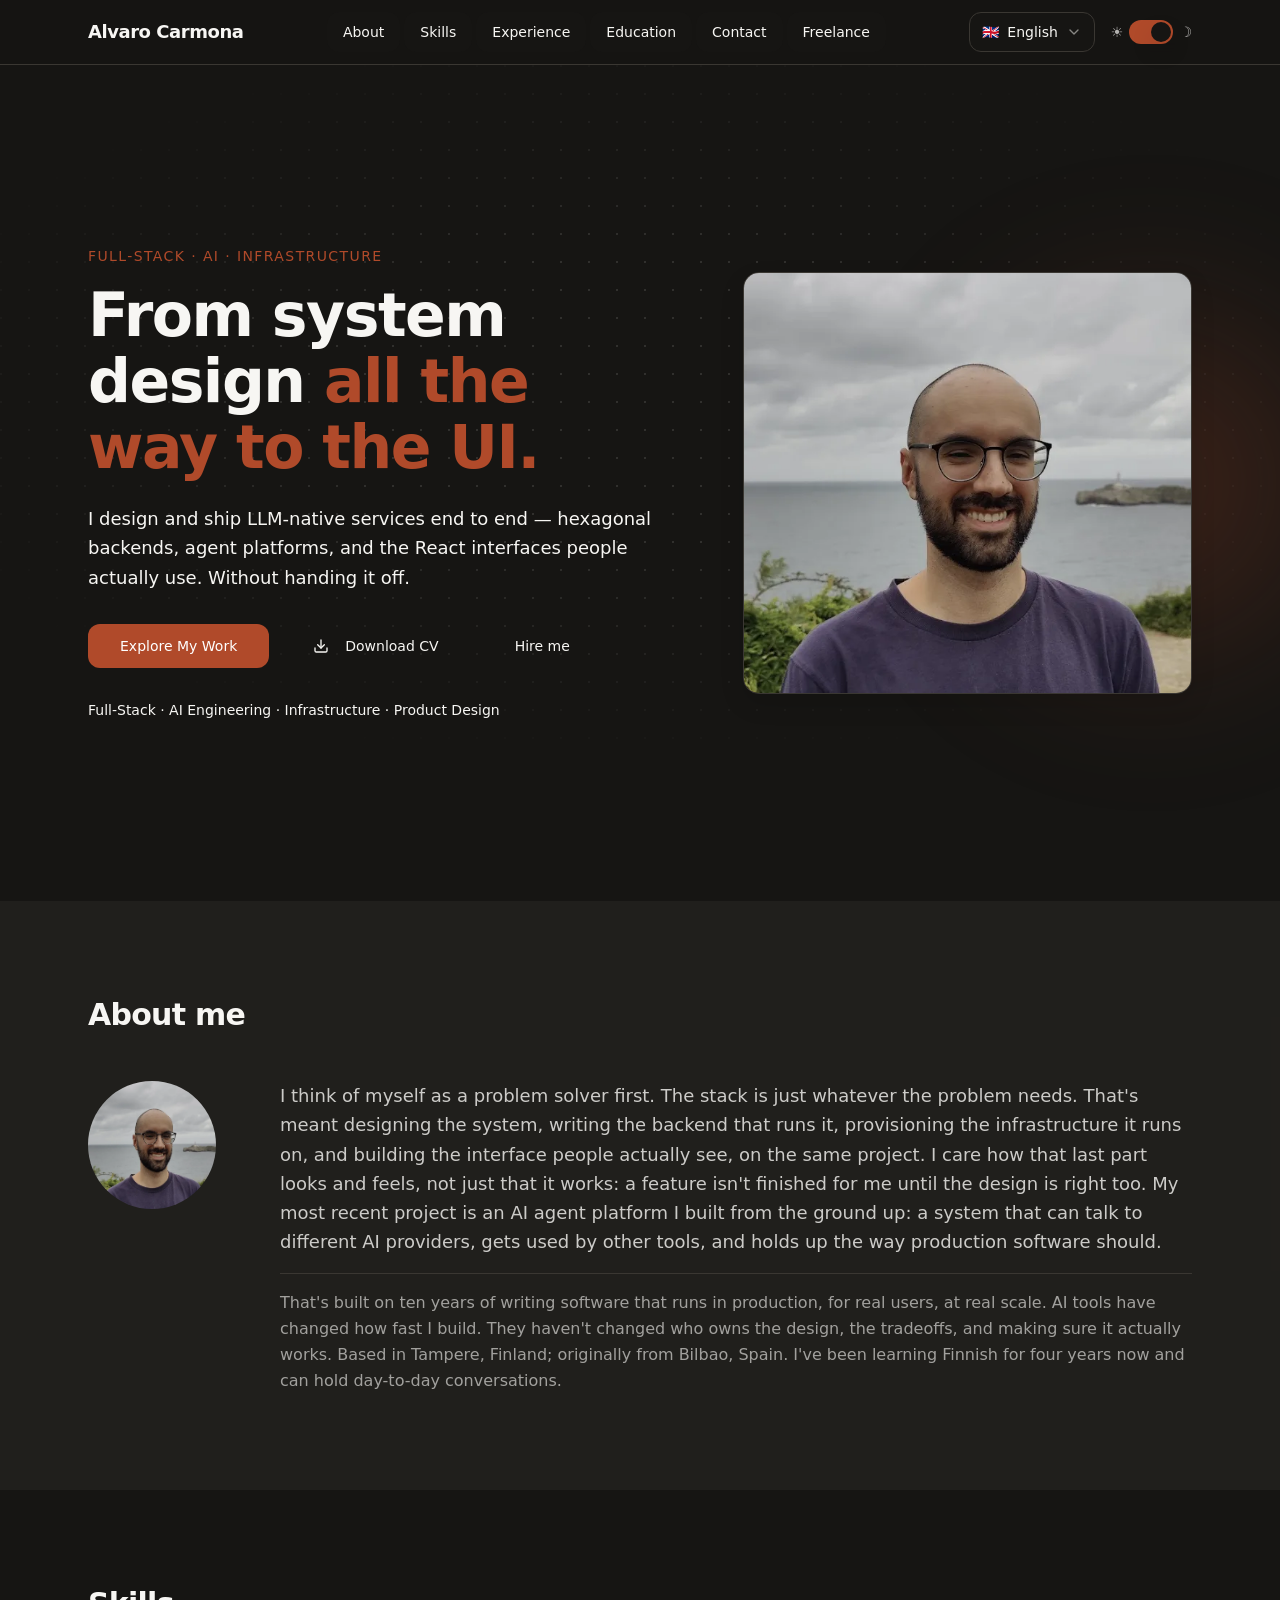
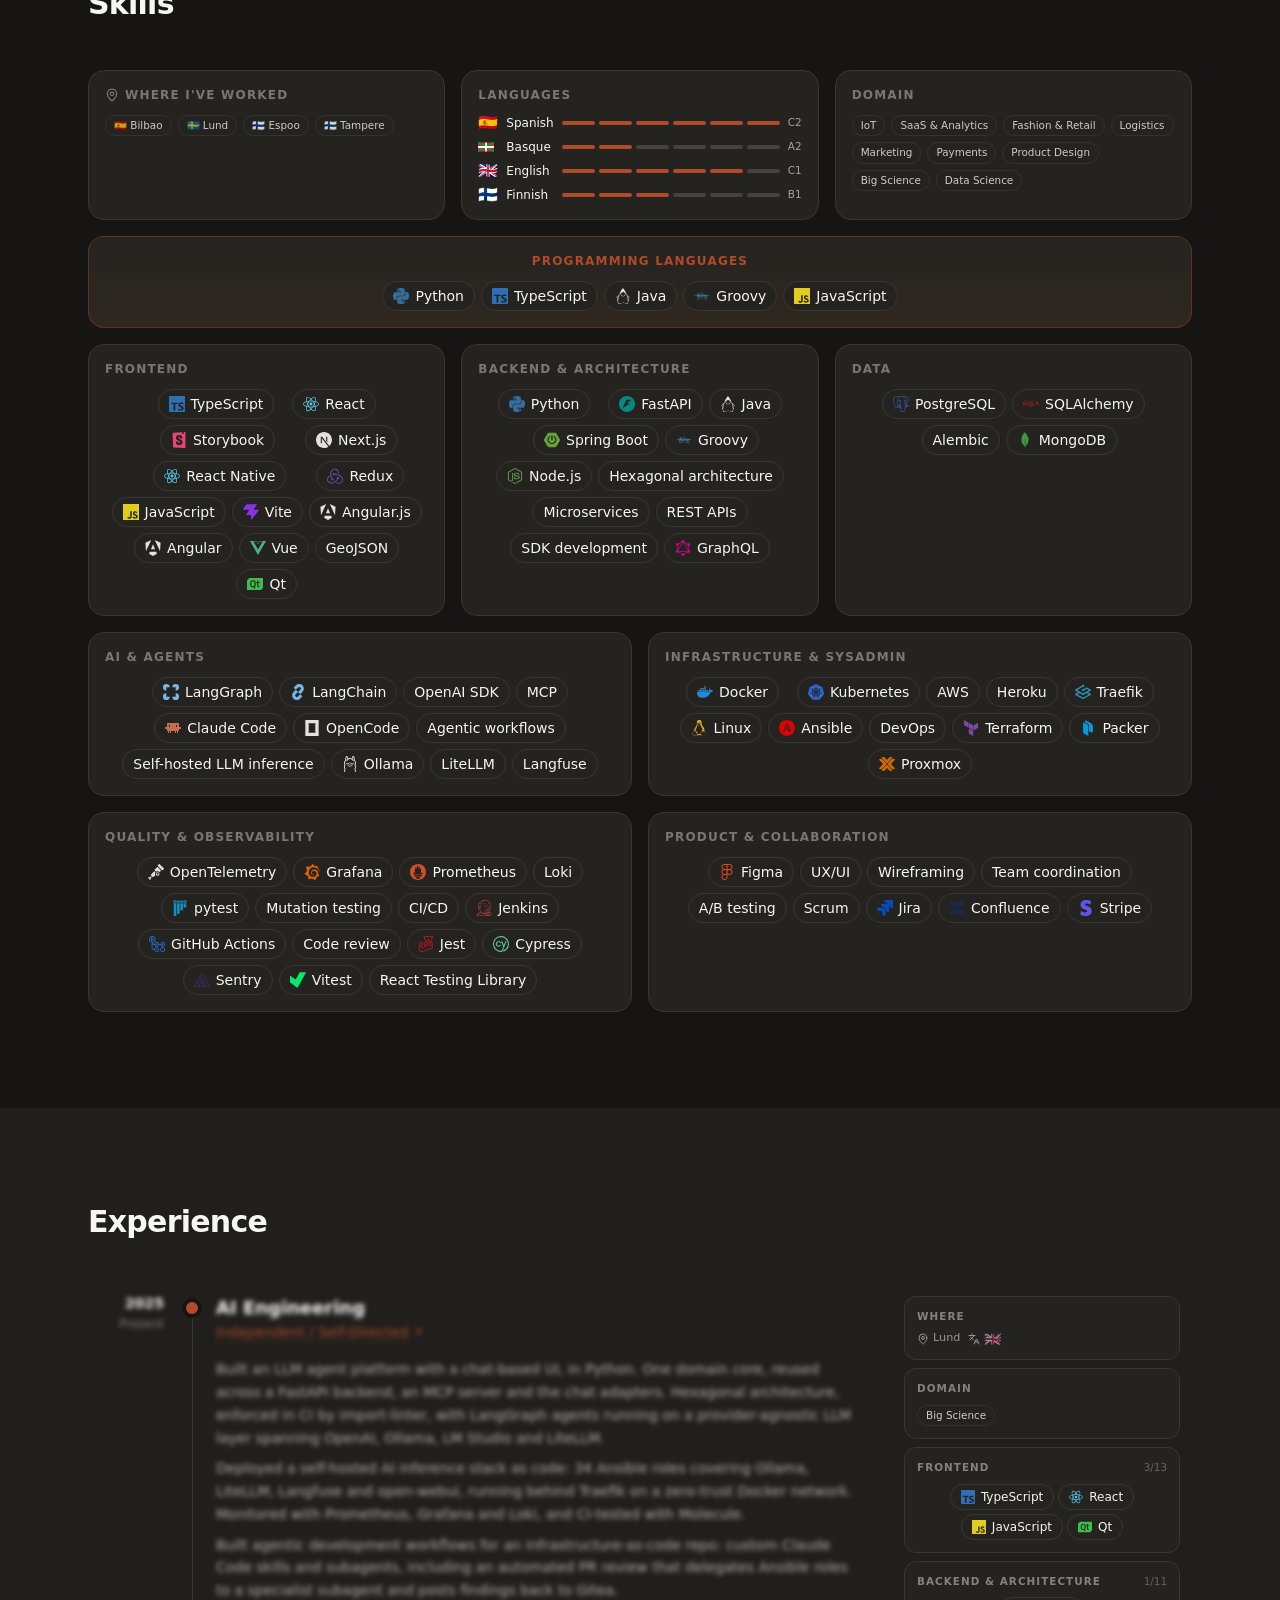
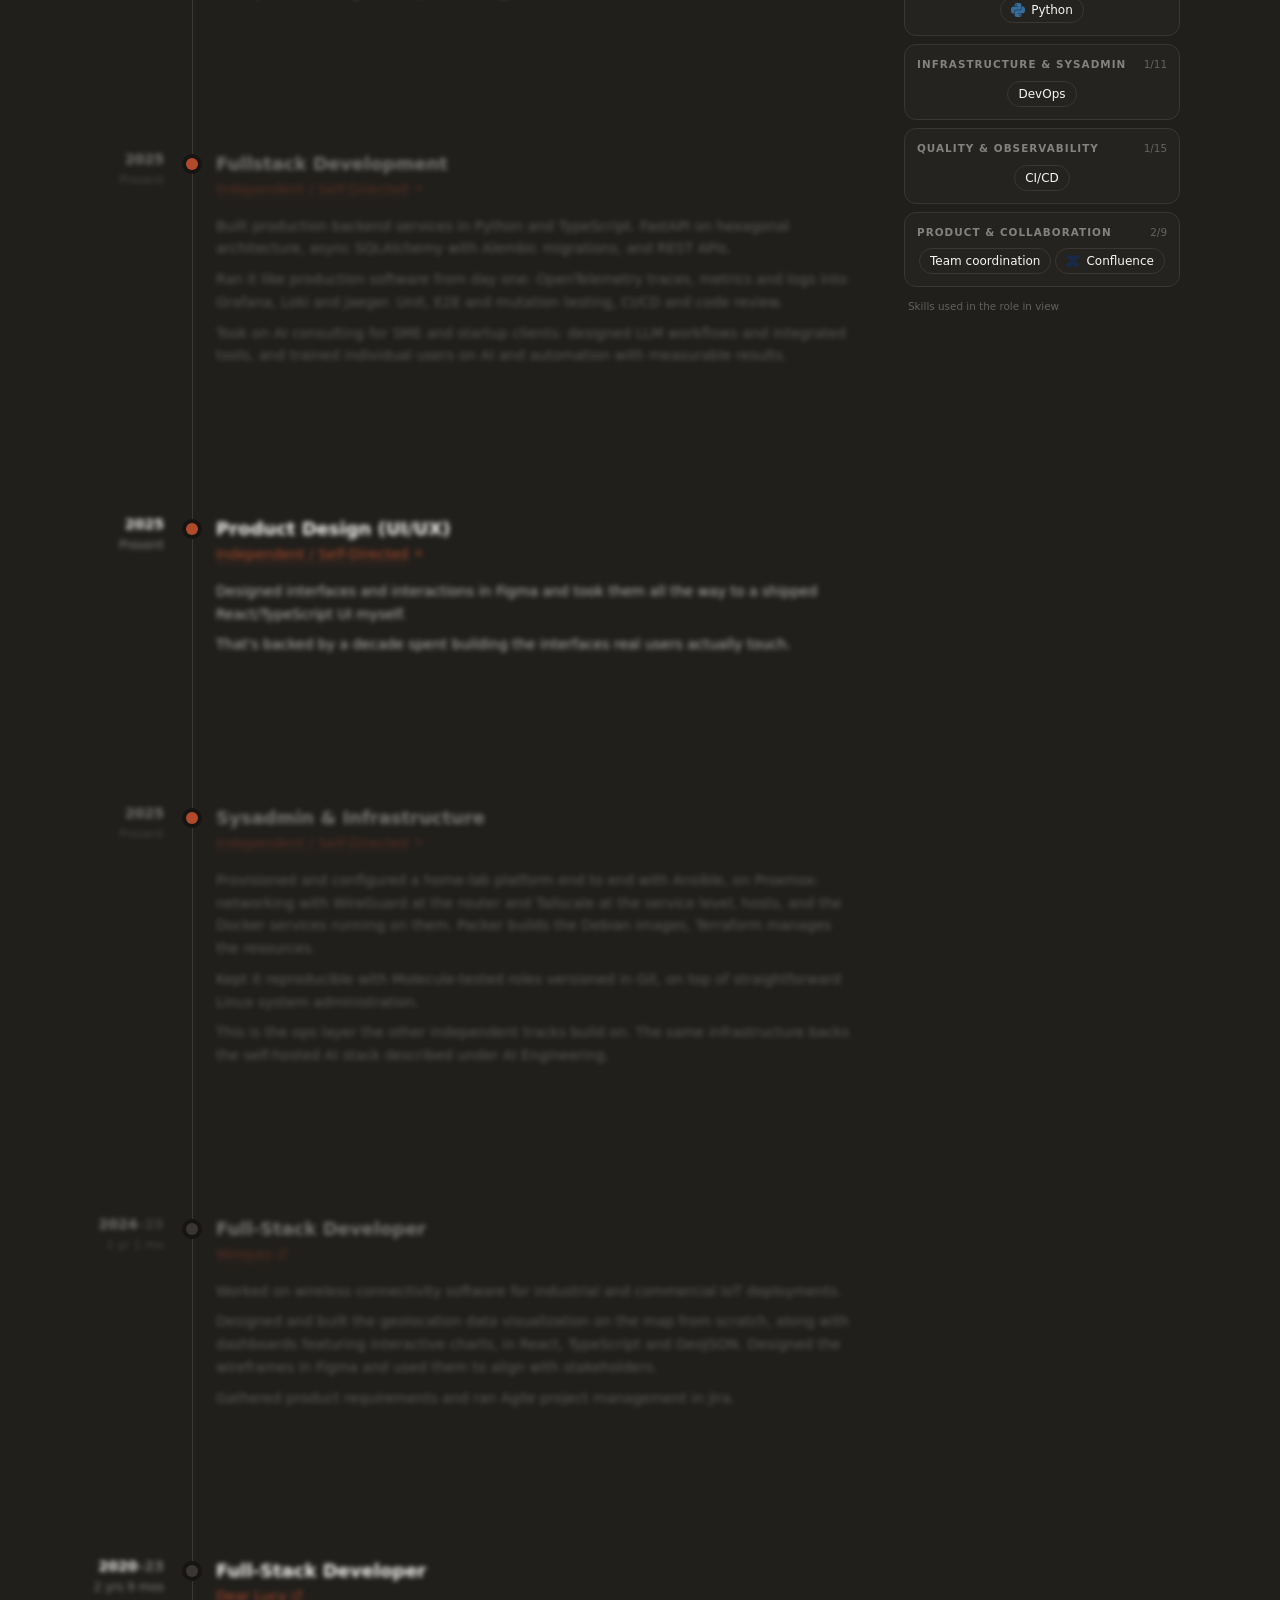
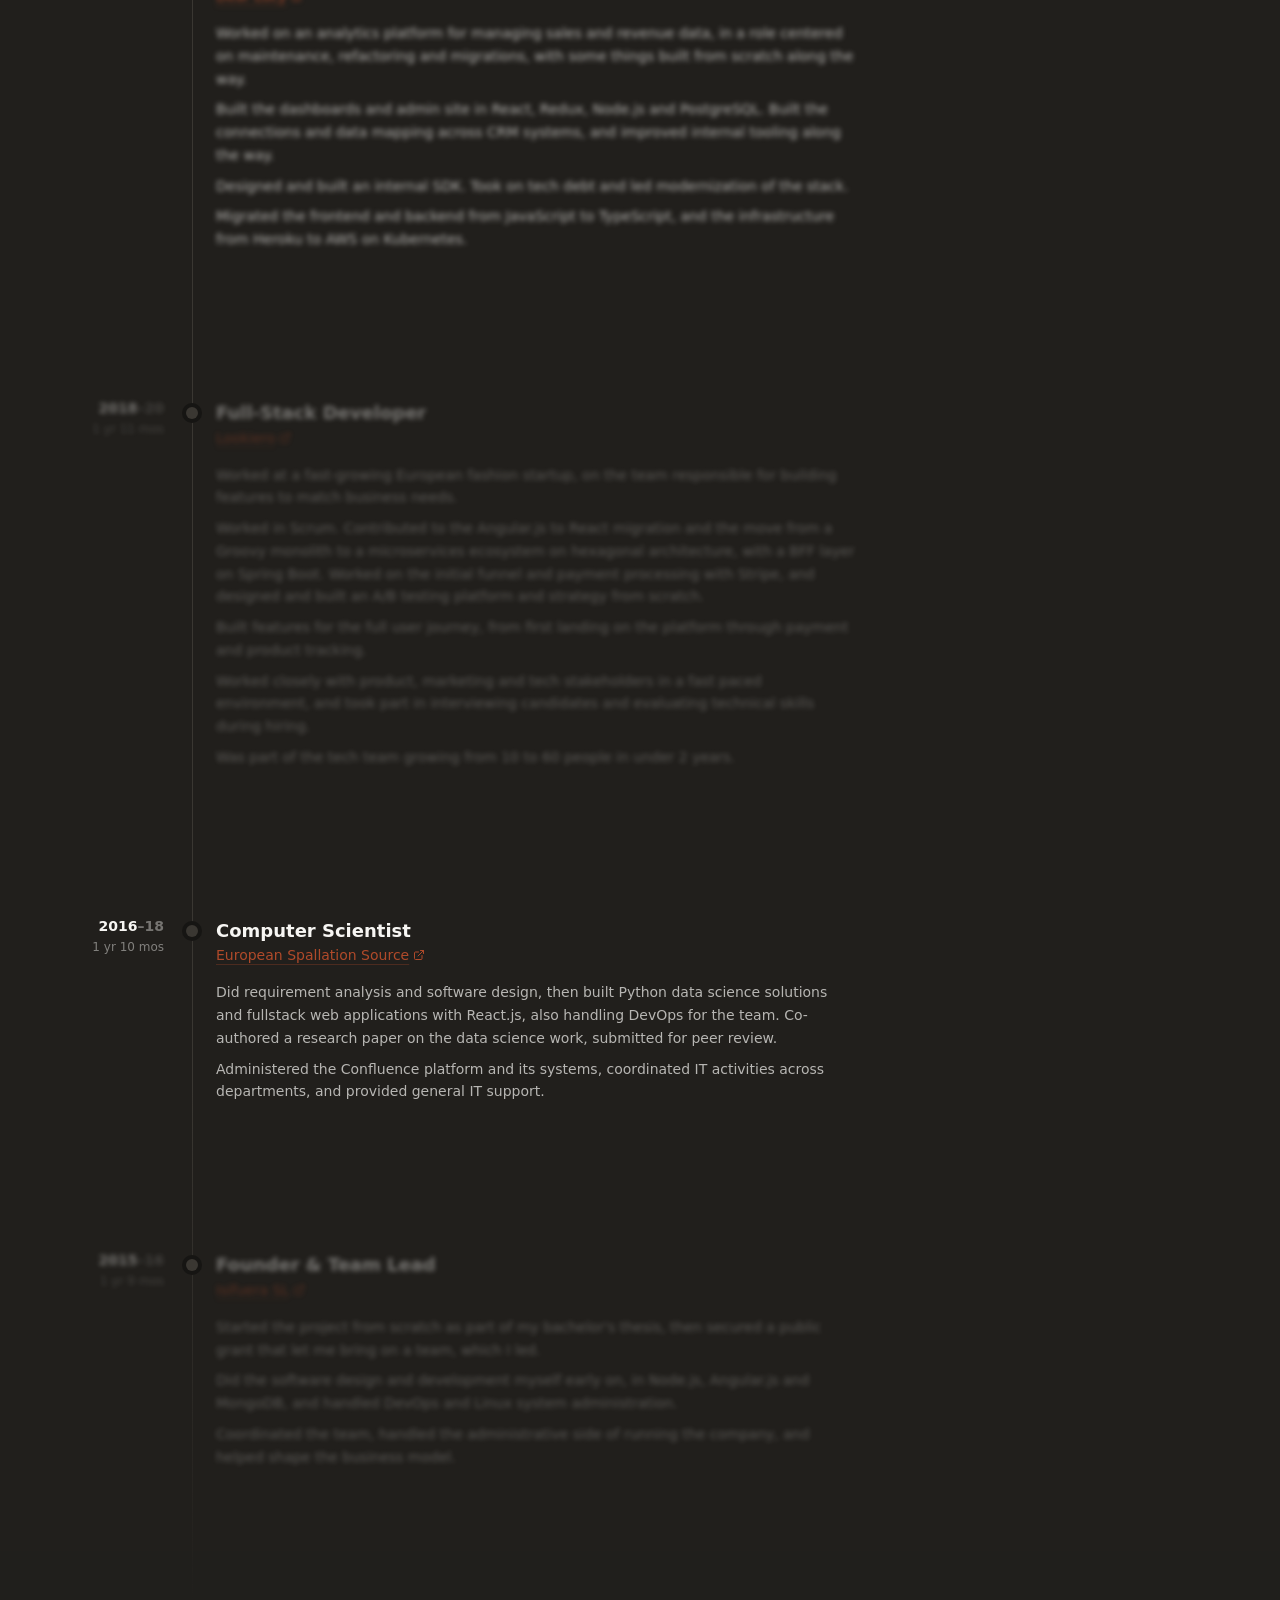
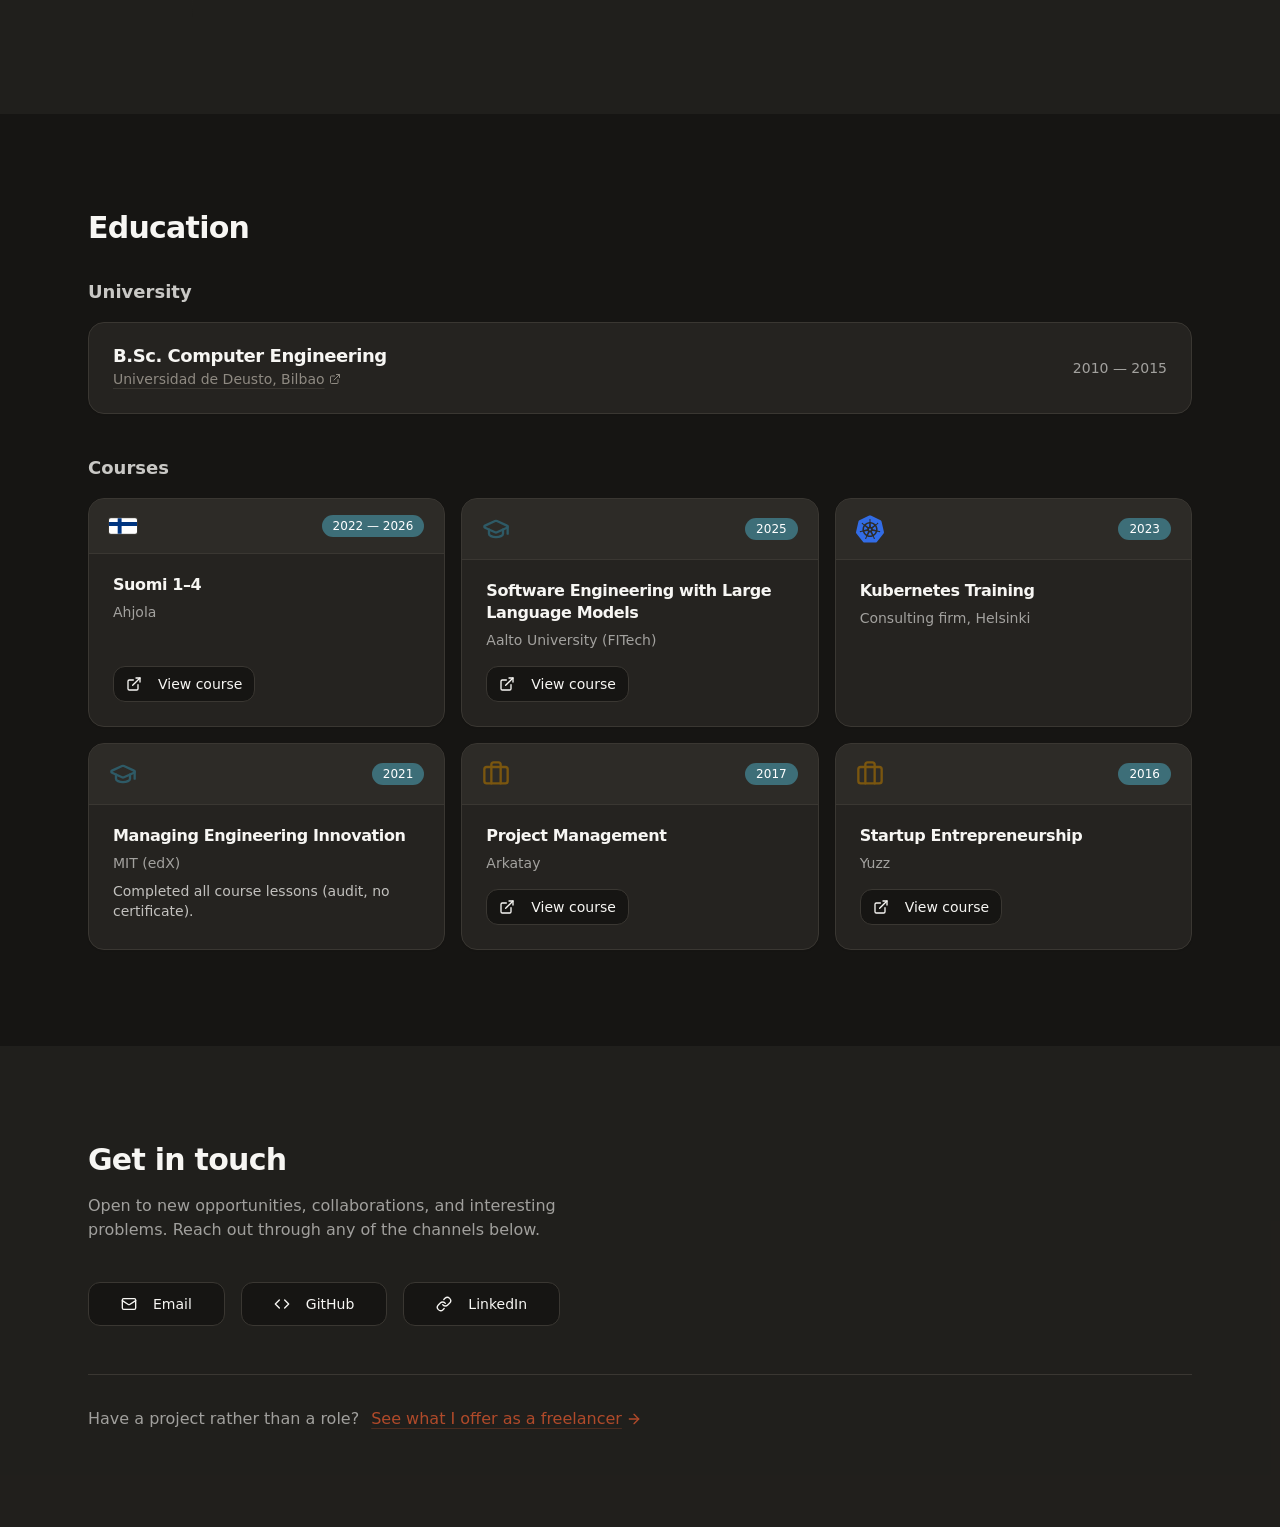
==== commit 09d38137: "Deploy portfolio: fix first-load flicker (hydration mismatch)" ====
--- a/index.html
+++ b/index.html
@@ -1,2 +1,2 @@
-<!DOCTYPE html><!--xaAL2ZAl1ye6QrEZ1tbsv--><html lang="en"><head><meta charSet="utf-8"/><meta name="viewport" content="width=device-width, initial-scale=1"/><link rel="preload" href="/_next/static/media/797e433ab948586e-s.p.29207c2f.woff2" as="font" crossorigin="" type="font/woff2"/><link rel="preload" href="/_next/static/media/caa3a2e1cccd8315-s.p.3b6cae6d.woff2" as="font" crossorigin="" type="font/woff2"/><link rel="preload" as="image" href="/avatar.png" fetchPriority="high"/><link rel="stylesheet" href="/_next/static/chunks/27f530ebd3e5cb71.css" data-precedence="next"/><link rel="preload" as="script" fetchPriority="low" href="/_next/static/chunks/f1570686d7580f62.js"/><script src="/_next/static/chunks/124e8c990ec108c2.js" async=""></script><script src="/_next/static/chunks/42572c067be8ea0f.js" async=""></script><script src="/_next/static/chunks/ecd4e8afde31a098.js" async=""></script><script src="/_next/static/chunks/298be9aa3d95a763.js" async=""></script><script src="/_next/static/chunks/turbopack-ac0fa47b931bef71.js" async=""></script><script src="/_next/static/chunks/a2fd2fb1f9b1dea7.js" async=""></script><script src="/_next/static/chunks/4faec15679903493.js" async=""></script><script src="/_next/static/chunks/483a12865e0bba97.js" async=""></script><script src="/_next/static/chunks/1d3be43a6dda29b7.js" async=""></script><script src="/_next/static/chunks/34ebddf1b97e66d3.js" async=""></script><script src="/_next/static/chunks/337e3a54b564f150.js" async=""></script><meta name="next-size-adjust" content=""/><title>Alvaro Carmona — Full-Stack Developer — AI Systems &amp; Infrastructure</title><meta name="description" content="Full-stack developer covering AI systems, backend, infrastructure and frontend end to end, from system design to the UI."/><meta property="og:title" content="Alvaro Carmona — Full-Stack Developer — AI Systems &amp; Infrastructure"/><meta property="og:description" content="Full-stack developer covering AI systems, backend, infrastructure and frontend end to end, from system design to the UI."/><meta property="og:url" content="https://alvcarmona.github.io"/><meta property="og:site_name" content="Alvaro Carmona"/><meta property="og:type" content="website"/><meta name="twitter:card" content="summary_large_image"/><meta name="twitter:title" content="Alvaro Carmona — Full-Stack Developer — AI Systems &amp; Infrastructure"/><meta name="twitter:description" content="Full-stack developer covering AI systems, backend, infrastructure and frontend end to end, from system design to the UI."/><script src="/_next/static/chunks/a6dad97d9634a72d.js" noModule=""></script></head><body class="geist_a71539c9-module__T19VSG__variable geist_mono_8d43a2aa-module__8Li5zG__variable antialiased min-h-screen"><div hidden=""><!--$--><!--/$--></div><script>((a,b,c,d,e,f,g,h)=>{let i=document.documentElement,j=["light","dark"];function k(b){var c;(Array.isArray(a)?a:[a]).forEach(a=>{let c="class"===a,d=c&&f?e.map(a=>f[a]||a):e;c?(i.classList.remove(...d),i.classList.add(f&&f[b]?f[b]:b)):i.setAttribute(a,b)}),c=b,h&&j.includes(c)&&(i.style.colorScheme=c)}if(d)k(d);else try{let a=localStorage.getItem(b)||c,d=g&&"system"===a?window.matchMedia("(prefers-color-scheme: dark)").matches?"dark":"light":a;k(d)}catch(a){}})("data-theme","theme","default-dark",null,["default-light","default-dark","unit-01-light","unit-01-dark","unit-02-light","unit-02-dark","aurora-light","aurora-dark"],null,false,true)</script><a href="#main-content" class="sr-only focus:not-sr-only focus:absolute focus:top-2 focus:left-2 focus:z-100 focus:rounded-md focus:bg-background focus:px-4 focus:py-2 focus:text-foreground focus:outline-2 focus:outline-primary">Skip to content</a><header class="sticky top-0 z-50 border-b border-[var(--border)] bg-[var(--background)]/80 backdrop-blur-md"><nav class="container flex h-16 items-center justify-between"><a href="#hero" class="text-lg font-semibold tracking-tight text-[var(--foreground)] hover:opacity-80 transition-opacity">Alvaro Carmona</a><nav aria-label="Main" data-orientation="horizontal" dir="ltr" class="relative z-10 max-w-max flex-1 items-center justify-center hidden md:flex"><div style="position:relative"><ul data-orientation="horizontal" class="group flex flex-1 list-none items-center justify-center space-x-1" dir="ltr"><li><a href="#about" class="group inline-flex h-10 w-max items-center justify-center rounded-md bg-background px-4 py-2 text-sm font-medium transition-colors hover:bg-hover hover:text-hover-foreground focus:bg-hover focus:text-hover-foreground focus:outline-none disabled:pointer-events-none disabled:opacity-50 data-[state=open]:bg-hover data-[state=open]:text-hover-foreground" data-radix-collection-item="">About</a></li><li><a href="#skills" class="group inline-flex h-10 w-max items-center justify-center rounded-md bg-background px-4 py-2 text-sm font-medium transition-colors hover:bg-hover hover:text-hover-foreground focus:bg-hover focus:text-hover-foreground focus:outline-none disabled:pointer-events-none disabled:opacity-50 data-[state=open]:bg-hover data-[state=open]:text-hover-foreground" data-radix-collection-item="">Skills</a></li><li><a href="#experience" class="group inline-flex h-10 w-max items-center justify-center rounded-md bg-background px-4 py-2 text-sm font-medium transition-colors hover:bg-hover hover:text-hover-foreground focus:bg-hover focus:text-hover-foreground focus:outline-none disabled:pointer-events-none disabled:opacity-50 data-[state=open]:bg-hover data-[state=open]:text-hover-foreground" data-radix-collection-item="">Experience</a></li><li><a href="#education" class="group inline-flex h-10 w-max items-center justify-center rounded-md bg-background px-4 py-2 text-sm font-medium transition-colors hover:bg-hover hover:text-hover-foreground focus:bg-hover focus:text-hover-foreground focus:outline-none disabled:pointer-events-none disabled:opacity-50 data-[state=open]:bg-hover data-[state=open]:text-hover-foreground" data-radix-collection-item="">Education</a></li><li><a href="#contact" class="group inline-flex h-10 w-max items-center justify-center rounded-md bg-background px-4 py-2 text-sm font-medium transition-colors hover:bg-hover hover:text-hover-foreground focus:bg-hover focus:text-hover-foreground focus:outline-none disabled:pointer-events-none disabled:opacity-50 data-[state=open]:bg-hover data-[state=open]:text-hover-foreground" data-radix-collection-item="">Contact</a></li><li><a href="/freelance" class="group inline-flex h-10 w-max items-center justify-center rounded-md bg-background px-4 py-2 text-sm font-medium transition-colors hover:bg-hover hover:text-hover-foreground focus:bg-hover focus:text-hover-foreground focus:outline-none disabled:pointer-events-none disabled:opacity-50 data-[state=open]:bg-hover data-[state=open]:text-hover-foreground" data-radix-collection-item="">Freelance</a></li></ul></div><div class="absolute left-0 top-full flex justify-center"></div></nav><div class="flex items-center gap-4"><div class="hidden items-center gap-4 md:flex"><!--$!--><template data-dgst="BAILOUT_TO_CLIENT_SIDE_RENDERING"></template><div class="h-9 w-24"></div><!--/$--><div aria-hidden="true" class="h-5 w-[4.5rem]"></div></div><button class="inline-flex items-center justify-center gap-2 whitespace-nowrap rounded-md text-sm font-medium ring-offset-background transition-colors focus-visible:outline-none focus-visible:ring-2 focus-visible:ring-ring focus-visible:ring-offset-2 disabled:pointer-events-none disabled:opacity-50 disabled:cursor-not-allowed cursor-pointer [&amp;_svg]:pointer-events-none [&amp;_svg]:size-4 [&amp;_svg]:shrink-0 hover:bg-hover hover:text-hover-foreground h-10 w-10 md:hidden" aria-label="Open menu" type="button" aria-haspopup="dialog" aria-expanded="false" aria-controls="radix-_R_blb_" data-state="closed"><svg xmlns="http://www.w3.org/2000/svg" width="24" height="24" viewBox="0 0 24 24" fill="none" stroke="currentColor" stroke-width="2" stroke-linecap="round" stroke-linejoin="round" class="lucide lucide-menu h-5 w-5" aria-hidden="true"><path d="M4 5h16"></path><path d="M4 12h16"></path><path d="M4 19h16"></path></svg></button></div></nav></header><main id="main-content"><section id="hero" class="relative isolate flex min-h-[calc(100vh-4rem)] items-center overflow-hidden py-24"><div aria-hidden="true" class="pointer-events-none absolute inset-0 -z-10"><div class="hero-grid absolute inset-0"></div><div class="hero-glow absolute right-0 top-1/2 h-[32rem] w-[32rem] -translate-y-1/2 translate-x-1/4"></div></div><div class="container grid items-center gap-12 lg:grid-cols-[1.15fr_0.85fr]"><div><p class="hero-rise mb-4 text-sm font-medium uppercase tracking-widest text-[var(--primary)]" style="animation-delay:0ms">Full-Stack · AI · Infrastructure</p><h1 class="hero-rise mb-6 text-balance text-4xl font-bold leading-[1.1] tracking-tight text-[var(--foreground)] sm:text-5xl lg:text-6xl" style="animation-delay:80ms">From system design<!-- --> <span class="text-[var(--primary)]">all the way to the UI.</span></h1><p class="hero-rise mb-8 max-w-xl text-pretty text-lg leading-relaxed text-[var(--foreground)] opacity-70" style="animation-delay:160ms">I design and ship LLM-native services end to end — hexagonal backends, agent platforms, and the React interfaces people actually use. Without handing it off.</p><div class="hero-rise mb-8 flex flex-wrap items-center gap-3" style="animation-delay:240ms"><a href="#skills" class="inline-flex items-center justify-center gap-2 whitespace-nowrap text-sm font-medium ring-offset-background transition-colors focus-visible:outline-none focus-visible:ring-2 focus-visible:ring-ring focus-visible:ring-offset-2 disabled:pointer-events-none disabled:opacity-50 disabled:cursor-not-allowed cursor-pointer [&amp;_svg]:pointer-events-none [&amp;_svg]:size-4 [&amp;_svg]:shrink-0 bg-primary text-primary-foreground hover:bg-primary/90 h-11 rounded-md px-8">Explore My Work</a><a href="/cv-alvaro-carmona.pdf" download="" class="inline-flex items-center justify-center gap-2 whitespace-nowrap text-sm font-medium ring-offset-background transition-colors focus-visible:outline-none focus-visible:ring-2 focus-visible:ring-ring focus-visible:ring-offset-2 disabled:pointer-events-none disabled:opacity-50 disabled:cursor-not-allowed cursor-pointer [&amp;_svg]:pointer-events-none [&amp;_svg]:size-4 [&amp;_svg]:shrink-0 hover:bg-hover hover:text-hover-foreground h-11 rounded-md px-8"><svg xmlns="http://www.w3.org/2000/svg" width="24" height="24" viewBox="0 0 24 24" fill="none" stroke="currentColor" stroke-width="2" stroke-linecap="round" stroke-linejoin="round" class="lucide lucide-download mr-2 h-4 w-4" aria-hidden="true"><path d="M12 15V3"></path><path d="M21 15v4a2 2 0 0 1-2 2H5a2 2 0 0 1-2-2v-4"></path><path d="m7 10 5 5 5-5"></path></svg>Download CV</a><a class="inline-flex items-center justify-center gap-2 whitespace-nowrap text-sm font-medium ring-offset-background transition-colors focus-visible:outline-none focus-visible:ring-2 focus-visible:ring-ring focus-visible:ring-offset-2 disabled:pointer-events-none disabled:opacity-50 disabled:cursor-not-allowed cursor-pointer [&amp;_svg]:pointer-events-none [&amp;_svg]:size-4 [&amp;_svg]:shrink-0 hover:bg-hover hover:text-hover-foreground h-11 rounded-md px-8" href="/freelance">Hire me</a></div><p class="hero-rise font-mono text-sm text-[var(--foreground)] opacity-50" style="animation-delay:320ms">Full-Stack · AI Engineering · Infrastructure · Product Design</p></div><div class="hero-rise hidden justify-self-center sm:block lg:justify-self-end" style="animation-delay:120ms"><div class="bg-grad-surface overflow-hidden rounded-[var(--radius-lg)] border border-[var(--border)] shadow-[var(--shadow-lg)]"><img src="/avatar.png" alt="Portrait of Alvaro Carmona" width="400" height="400" fetchPriority="high" class="h-auto w-full max-w-[20rem] object-cover lg:max-w-[24rem]"/></div></div></div></section><section id="about" class="py-24 bg-[var(--muted)]/30"><div class="container"><h2 class="mb-12 text-3xl font-bold tracking-tight text-[var(--foreground)]">About me</h2><div class="flex flex-col gap-8 md:flex-row md:items-start md:gap-16"><div class="flex shrink-0 justify-center md:justify-start"><span class="relative flex shrink-0 overflow-hidden rounded-full h-32 w-32 text-3xl"><span class="flex h-full w-full items-center justify-center rounded-full bg-muted">AC</span></span></div><div class="space-y-4"><p class="text-lg leading-relaxed text-[var(--foreground)] opacity-80">I think of myself as a problem solver first. The stack is just whatever the problem needs. That&#x27;s meant designing the system, writing the backend that runs it, provisioning the infrastructure it runs on, and building the interface people actually see, on the same project. I care how that last part looks and feels, not just that it works: a feature isn&#x27;t finished for me until the design is right too.
-    My most recent project is an AI agent platform I built from the ground up: a system that can talk to different AI providers, gets used by other tools, and holds up the way production software should.</p><div data-orientation="horizontal" role="none" class="shrink-0 bg-border h-[1px] w-full"></div><p class="text-base leading-relaxed text-[var(--foreground)] opacity-60">That&#x27;s built on ten years of writing software that runs in production, for real users, at real scale. AI tools have changed how fast I build. They haven&#x27;t changed who owns the design, the tradeoffs, and making sure it actually works. Based in Tampere, Finland; originally from Bilbao, Spain. I&#x27;ve been learning Finnish for four years now and can hold day-to-day conversations.</p></div></div></div></section><section id="skills" class="scroll-mt-16 py-24"><div class="container"><h2 class="mb-12 text-3xl font-bold tracking-tight text-[var(--foreground)]">Skills</h2><div class="grid gap-4 md:grid-cols-6"><section id="places" class="scroll-mt-16 md:col-span-2 rounded-[var(--radius-lg)] border border-[var(--border)] bg-[var(--card)] p-4 transition-colors reveal-rise" style="animation-delay:0ms"><h3 class="mb-3 flex items-center gap-1.5 text-xs font-semibold uppercase tracking-widest text-[var(--foreground)] opacity-40"><svg xmlns="http://www.w3.org/2000/svg" width="24" height="24" viewBox="0 0 24 24" fill="none" stroke="currentColor" stroke-width="2" stroke-linecap="round" stroke-linejoin="round" class="lucide lucide-map-pin h-3.5 w-3.5" aria-hidden="true"><path d="M20 10c0 4.993-5.539 10.193-7.399 11.799a1 1 0 0 1-1.202 0C9.539 20.193 4 14.993 4 10a8 8 0 0 1 16 0"></path><circle cx="12" cy="10" r="3"></circle></svg>Where I&#x27;ve Worked</h3><div class="flex flex-wrap gap-1.5"><span class="px-2 py-0.5 text-[0.65rem] rounded-full border border-[var(--border)] bg-[var(--card)] font-medium text-[var(--foreground)] opacity-80">🇪🇸 Bilbao</span><span class="px-2 py-0.5 text-[0.65rem] rounded-full border border-[var(--border)] bg-[var(--card)] font-medium text-[var(--foreground)] opacity-80">🇸🇪 Lund</span><span class="px-2 py-0.5 text-[0.65rem] rounded-full border border-[var(--border)] bg-[var(--card)] font-medium text-[var(--foreground)] opacity-80">🇫🇮 Espoo</span><span class="px-2 py-0.5 text-[0.65rem] rounded-full border border-[var(--border)] bg-[var(--card)] font-medium text-[var(--foreground)] opacity-80">🇫🇮 Tampere</span></div></section><section id="languages" class="scroll-mt-16 md:col-span-2 rounded-[var(--radius-lg)] border border-[var(--border)] bg-[var(--card)] p-4 transition-colors reveal-rise" style="animation-delay:60ms"><h3 class="mb-3 text-xs font-semibold uppercase tracking-widest text-[var(--foreground)] opacity-40">Languages</h3><ul class="grid items-center grid-cols-[auto_auto_1fr_auto] gap-x-2 gap-y-2"><li class="col-span-4 grid grid-cols-subgrid items-center"><span aria-hidden="true" class="text-base leading-none">🇪🇸</span><span class="text-xs font-medium text-[var(--foreground)]">Spanish</span><span aria-hidden="true" class="flex min-w-8 gap-1"><span class="h-1 flex-1 rounded-full bg-[var(--primary)]"></span><span class="h-1 flex-1 rounded-full bg-[var(--primary)]"></span><span class="h-1 flex-1 rounded-full bg-[var(--primary)]"></span><span class="h-1 flex-1 rounded-full bg-[var(--primary)]"></span><span class="h-1 flex-1 rounded-full bg-[var(--primary)]"></span><span class="h-1 flex-1 rounded-full bg-[var(--primary)]"></span></span><span class="whitespace-nowrap text-left text-[0.65rem] text-[var(--foreground)] opacity-60"><span class="font-mono">C2</span></span></li><li class="col-span-4 grid grid-cols-subgrid items-center"><span aria-hidden="true" class="text-base leading-none"><svg xmlns="http://www.w3.org/2000/svg" viewBox="0 0 25 14" aria-label="Basque" role="img" style="width:1rem;height:0.75rem;display:inline-block"><rect width="25" height="14" fill="#d52b1e"></rect><path d="M0 0L25 14M25 0L0 14" stroke="#009b48" stroke-width="2.8"></path><path d="M12.5 0V14M0 7H25" stroke="#fff" stroke-width="2.8"></path></svg></span><span class="text-xs font-medium text-[var(--foreground)]">Basque</span><span aria-hidden="true" class="flex min-w-8 gap-1"><span class="h-1 flex-1 rounded-full bg-[var(--primary)]"></span><span class="h-1 flex-1 rounded-full bg-[var(--primary)]"></span><span class="h-1 flex-1 rounded-full bg-[var(--foreground)] opacity-15"></span><span class="h-1 flex-1 rounded-full bg-[var(--foreground)] opacity-15"></span><span class="h-1 flex-1 rounded-full bg-[var(--foreground)] opacity-15"></span><span class="h-1 flex-1 rounded-full bg-[var(--foreground)] opacity-15"></span></span><span class="whitespace-nowrap text-left text-[0.65rem] text-[var(--foreground)] opacity-60"><span class="font-mono">A2</span></span></li><li class="col-span-4 grid grid-cols-subgrid items-center"><span aria-hidden="true" class="text-base leading-none">🇬🇧</span><span class="text-xs font-medium text-[var(--foreground)]">English</span><span aria-hidden="true" class="flex min-w-8 gap-1"><span class="h-1 flex-1 rounded-full bg-[var(--primary)]"></span><span class="h-1 flex-1 rounded-full bg-[var(--primary)]"></span><span class="h-1 flex-1 rounded-full bg-[var(--primary)]"></span><span class="h-1 flex-1 rounded-full bg-[var(--primary)]"></span><span class="h-1 flex-1 rounded-full bg-[var(--primary)]"></span><span class="h-1 flex-1 rounded-full bg-[var(--foreground)] opacity-15"></span></span><span class="whitespace-nowrap text-left text-[0.65rem] text-[var(--foreground)] opacity-60"><span class="font-mono">C1</span></span></li><li class="col-span-4 grid grid-cols-subgrid items-center"><span aria-hidden="true" class="text-base leading-none">🇫🇮</span><span class="text-xs font-medium text-[var(--foreground)]">Finnish</span><span aria-hidden="true" class="flex min-w-8 gap-1"><span class="h-1 flex-1 rounded-full bg-[var(--primary)]"></span><span class="h-1 flex-1 rounded-full bg-[var(--primary)]"></span><span class="h-1 flex-1 rounded-full bg-[var(--primary)]"></span><span class="h-1 flex-1 rounded-full bg-[var(--foreground)] opacity-15"></span><span class="h-1 flex-1 rounded-full bg-[var(--foreground)] opacity-15"></span><span class="h-1 flex-1 rounded-full bg-[var(--foreground)] opacity-15"></span></span><span class="whitespace-nowrap text-left text-[0.65rem] text-[var(--foreground)] opacity-60"><span class="font-mono">B1</span></span></li></ul></section><section id="domain" class="scroll-mt-16 md:col-span-2 rounded-[var(--radius-lg)] border border-[var(--border)] bg-[var(--card)] p-4 transition-colors reveal-rise" style="animation-delay:120ms"><h3 class="mb-3 text-xs font-semibold uppercase tracking-widest text-[var(--foreground)] opacity-40">Domain</h3><div class="flex flex-wrap gap-1.5"><span class="px-2 py-0.5 text-[0.65rem] rounded-full border border-[var(--border)] bg-[var(--card)] font-medium text-[var(--foreground)] opacity-80">IoT</span><span class="px-2 py-0.5 text-[0.65rem] rounded-full border border-[var(--border)] bg-[var(--card)] font-medium text-[var(--foreground)] opacity-80">SaaS &amp; Analytics</span><span class="px-2 py-0.5 text-[0.65rem] rounded-full border border-[var(--border)] bg-[var(--card)] font-medium text-[var(--foreground)] opacity-80">Fashion &amp; Retail</span><span class="px-2 py-0.5 text-[0.65rem] rounded-full border border-[var(--border)] bg-[var(--card)] font-medium text-[var(--foreground)] opacity-80">Logistics</span><span class="px-2 py-0.5 text-[0.65rem] rounded-full border border-[var(--border)] bg-[var(--card)] font-medium text-[var(--foreground)] opacity-80">Marketing</span><span class="px-2 py-0.5 text-[0.65rem] rounded-full border border-[var(--border)] bg-[var(--card)] font-medium text-[var(--foreground)] opacity-80">Payments</span><span class="px-2 py-0.5 text-[0.65rem] rounded-full border border-[var(--border)] bg-[var(--card)] font-medium text-[var(--foreground)] opacity-80">Product Design</span><span class="px-2 py-0.5 text-[0.65rem] rounded-full border border-[var(--border)] bg-[var(--card)] font-medium text-[var(--foreground)] opacity-80">Big Science</span><span class="px-2 py-0.5 text-[0.65rem] rounded-full border border-[var(--border)] bg-[var(--card)] font-medium text-[var(--foreground)] opacity-80">Data Science</span></div></section><section id="programming-languages" class="scroll-mt-16 md:col-span-6 bg-grad-surface rounded-[var(--radius-lg)] border border-[var(--primary)]/40 p-4 transition-colors reveal-rise" style="animation-delay:180ms"><h3 class="mb-3 text-center text-xs font-semibold uppercase tracking-widest text-[var(--primary)]">Programming Languages</h3><div class="flex flex-wrap justify-center gap-1.5"><span class="group/chip inline-flex items-center rounded-full border font-medium text-[var(--foreground)] transition-[opacity,border-color,color] duration-300 ease-[cubic-bezier(0.16,1,0.3,1)] gap-1.5 px-2.5 py-1 text-sm border-[var(--border)] bg-[var(--card)] opacity-100" style="--tech-brand:#3776AB"><svg viewBox="0 0 24 24" fill="currentColor" aria-hidden="true" class="h-4 w-4 shrink-0 opacity-90 transition-opacity text-[var(--tech-brand)] group-hover/chip:opacity-100"><path d="M14.25.18l.9.2.73.26.59.3.45.32.34.34.25.34.16.33.1.3.04.26.02.2-.01.13V8.5l-.05.63-.13.55-.21.46-.26.38-.3.31-.33.25-.35.19-.35.14-.33.1-.3.07-.26.04-.21.02H8.77l-.69.05-.59.14-.5.22-.41.27-.33.32-.27.35-.2.36-.15.37-.1.35-.07.32-.04.27-.02.21v3.06H3.17l-.21-.03-.28-.07-.32-.12-.35-.18-.36-.26-.36-.36-.35-.46-.32-.59-.28-.73-.21-.88-.14-1.05-.05-1.23.06-1.22.16-1.04.24-.87.32-.71.36-.57.4-.44.42-.33.42-.24.4-.16.36-.1.32-.05.24-.01h.16l.06.01h8.16v-.83H6.18l-.01-2.75-.02-.37.05-.34.11-.31.17-.28.25-.26.31-.23.38-.2.44-.18.51-.15.58-.12.64-.1.71-.06.77-.04.84-.02 1.27.05zm-6.3 1.98l-.23.33-.08.41.08.41.23.34.33.22.41.09.41-.09.33-.22.23-.34.08-.41-.08-.41-.23-.33-.33-.22-.41-.09-.41.09zm13.09 3.95l.28.06.32.12.35.18.36.27.36.35.35.47.32.59.28.73.21.88.14 1.04.05 1.23-.06 1.23-.16 1.04-.24.86-.32.71-.36.57-.4.45-.42.33-.42.24-.4.16-.36.09-.32.05-.24.02-.16-.01h-8.22v.82h5.84l.01 2.76.02.36-.05.34-.11.31-.17.29-.25.25-.31.24-.38.2-.44.17-.51.15-.58.13-.64.09-.71.07-.77.04-.84.01-1.27-.04-1.07-.14-.9-.2-.73-.25-.59-.3-.45-.33-.34-.34-.25-.34-.16-.33-.1-.3-.04-.25-.02-.2.01-.13v-5.34l.05-.64.13-.54.21-.46.26-.38.3-.32.33-.24.35-.2.35-.14.33-.1.3-.06.26-.04.21-.02.13-.01h5.84l.69-.05.59-.14.5-.21.41-.28.33-.32.27-.35.2-.36.15-.36.1-.35.07-.32.04-.28.02-.21V6.07h2.09l.14.01zm-6.47 14.25l-.23.33-.08.41.08.41.23.33.33.23.41.08.41-.08.33-.23.23-.33.08-.41-.08-.41-.23-.33-.33-.23-.41-.08-.41.08z"></path></svg>Python</span><span class="group/chip inline-flex items-center rounded-full border font-medium text-[var(--foreground)] transition-[opacity,border-color,color] duration-300 ease-[cubic-bezier(0.16,1,0.3,1)] gap-1.5 px-2.5 py-1 text-sm border-[var(--border)] bg-[var(--card)] opacity-100" style="--tech-brand:#3178C6"><svg viewBox="0 0 24 24" fill="currentColor" aria-hidden="true" class="h-4 w-4 shrink-0 opacity-90 transition-opacity text-[var(--tech-brand)] group-hover/chip:opacity-100"><path d="M1.125 0C.502 0 0 .502 0 1.125v21.75C0 23.498.502 24 1.125 24h21.75c.623 0 1.125-.502 1.125-1.125V1.125C24 .502 23.498 0 22.875 0zm17.363 9.75c.612 0 1.154.037 1.627.111a6.38 6.38 0 0 1 1.306.34v2.458a3.95 3.95 0 0 0-.643-.361 5.093 5.093 0 0 0-.717-.26 5.453 5.453 0 0 0-1.426-.2c-.3 0-.573.028-.819.086a2.1 2.1 0 0 0-.623.242c-.17.104-.3.229-.393.374a.888.888 0 0 0-.14.49c0 .196.053.373.156.529.104.156.252.304.443.444s.423.276.696.41c.273.135.582.274.926.416.47.197.892.407 1.266.628.374.222.695.473.963.753.268.279.472.598.614.957.142.359.214.776.214 1.253 0 .657-.125 1.21-.373 1.656a3.033 3.033 0 0 1-1.012 1.085 4.38 4.38 0 0 1-1.487.596c-.566.12-1.163.18-1.79.18a9.916 9.916 0 0 1-1.84-.164 5.544 5.544 0 0 1-1.512-.493v-2.63a5.033 5.033 0 0 0 3.237 1.2c.333 0 .624-.03.872-.09.249-.06.456-.144.623-.25.166-.108.29-.234.373-.38a1.023 1.023 0 0 0-.074-1.089 2.12 2.12 0 0 0-.537-.5 5.597 5.597 0 0 0-.807-.444 27.72 27.72 0 0 0-1.007-.436c-.918-.383-1.602-.852-2.053-1.405-.45-.553-.676-1.222-.676-2.005 0-.614.123-1.141.369-1.582.246-.441.58-.804 1.004-1.089a4.494 4.494 0 0 1 1.47-.629 7.536 7.536 0 0 1 1.77-.201zm-15.113.188h9.563v2.166H9.506v9.646H6.789v-9.646H3.375z"></path></svg>TypeScript</span><span class="group/chip inline-flex items-center rounded-full border font-medium text-[var(--foreground)] transition-[opacity,border-color,color] duration-300 ease-[cubic-bezier(0.16,1,0.3,1)] gap-1.5 px-2.5 py-1 text-sm border-[var(--border)] bg-[var(--card)] opacity-100"><svg viewBox="0 0 24 24" fill="currentColor" aria-hidden="true" class="h-4 w-4 shrink-0 opacity-90 transition-opacity text-[var(--foreground)] group-hover/chip:opacity-100"><path d="M11.915 0 11.7.215C9.515 2.4 7.47 6.39 6.046 10.483c-1.064 1.024-3.633 2.81-3.711 3.551-.093.87 1.746 2.611 1.55 3.235-.198.625-1.304 1.408-1.014 1.939.1.188.823.011 1.277-.491a13.389 13.389 0 0 0-.017 2.14c.076.906.27 1.668.643 2.232.372.563.956.911 1.667.911.397 0 .727-.114 1.024-.264.298-.149.571-.33.91-.5.68-.34 1.634-.666 3.53-.604 1.903.062 2.872.39 3.559.704.687.314 1.15.664 1.925.664.767 0 1.395-.336 1.807-.9.412-.563.631-1.33.72-2.24.06-.623.055-1.32 0-2.066.454.45 1.117.604 1.213.424.29-.53-.816-1.314-1.013-1.937-.198-.624 1.642-2.366 1.549-3.236-.08-.748-2.707-2.568-3.748-3.586C16.428 6.374 14.308 2.394 12.13.215zm.175 6.038a2.95 2.95 0 0 1 2.943 2.942 2.95 2.95 0 0 1-2.943 2.943A2.95 2.95 0 0 1 9.148 8.98a2.95 2.95 0 0 1 2.942-2.942zM8.685 7.983a3.515 3.515 0 0 0-.145.997c0 1.951 1.6 3.55 3.55 3.55 1.95 0 3.55-1.598 3.55-3.55 0-.329-.046-.648-.132-.951.334.095.64.208.915.336a42.699 42.699 0 0 1 2.042 5.829c.678 2.545 1.01 4.92.846 6.607-.082.844-.29 1.51-.606 1.94-.315.431-.713.651-1.315.651-.593 0-.932-.27-1.673-.61-.741-.338-1.825-.694-3.792-.758-1.974-.064-3.073.293-3.821.669-.375.188-.659.373-.911.5s-.466.2-.752.2c-.53 0-.876-.209-1.16-.64-.285-.43-.474-1.101-.545-1.948-.141-1.693.176-4.069.823-6.614a43.155 43.155 0 0 1 1.934-5.783c.348-.167.749-.31 1.192-.425zm-3.382 4.362a.216.216 0 0 1 .13.031c-.166.56-.323 1.116-.463 1.665a33.849 33.849 0 0 0-.547 2.555 3.9 3.9 0 0 0-.2-.39c-.58-1.012-.914-1.642-1.16-2.08.315-.24 1.679-1.755 2.24-1.781zm13.394.01c.562.027 1.926 1.543 2.24 1.783-.246.438-.58 1.068-1.16 2.08a4.428 4.428 0 0 0-.163.309 32.354 32.354 0 0 0-.562-2.49 40.579 40.579 0 0 0-.482-1.652.216.216 0 0 1 .127-.03z"></path></svg>Java</span><span class="group/chip inline-flex items-center rounded-full border font-medium text-[var(--foreground)] transition-[opacity,border-color,color] duration-300 ease-[cubic-bezier(0.16,1,0.3,1)] gap-1.5 px-2.5 py-1 text-sm border-[var(--border)] bg-[var(--card)] opacity-100" style="--tech-brand:#4298B8"><svg viewBox="0 0 24 24" fill="currentColor" aria-hidden="true" class="h-4 w-4 shrink-0 opacity-90 transition-opacity text-[var(--tech-brand)] group-hover/chip:opacity-100"><path d="M11.997 6.012S10.315 8.8 9.516 10.155c-.155.058-.172.041-.341.207-.41-.47-.897-.041-1.028.22-.057-.566-.151-.567-.279-.694.074-.496.316-1.305-.241-1.884-1.078-.727-2.326 1.05-3.021 1.982l-.375.622c-1.546-.032-2.763.008-4.231-.021 1.79.67 1.864.686 4.026 1.506 0 .066.161.372.34.552.147.15.308.234.389.284-.106.054-.32.138-.385.258-.292.546.139.672.418 1.107.315.568.382.944 1.126.625.254-.11.562-.148.758-.21-.693 1.094-.87 1.392-2.083 3.274l.012.004c4.85-1.893 4.974-1.942 7.373-2.89 3.448 1.338 3.646 1.448 7.432 2.891-.529-.826-.89-1.343-1.274-1.995.151-.013.483-.046.777-.233.213-.135.463-.288.688-.574.443-.565.551-1.277.39-2.166-.078-.423-.235-.834-.213-.85 2.061-.778 2.304-.862 4.226-1.587-2.31.034-2.422.01-4.591.016-.036-.414-.244-.627-.882-.606-.238.039-.389.12-.5.445-.357-.657-.85-.464-1.06-.14-.275-.282-.917-.377-1.24-.17-.238-.112-.514-.112-.757.177-.175-.146-.23-.188-.614-.342-.886-1.497-1.622-2.692-2.36-3.951zm.012.802c.35.535 1.552 2.61 1.849 3.074-.337.023-.668.202-.918.562-.217-.224-.47-.445-.917-.463-.544-.093-.834.148-1.2.568-.108-.365-.53-.45-.896-.28.327-.519 1.872-3.122 2.082-3.46zM7.45 9.128c-.05 1.434-1.068 2.712-1.798 2.245-.551-.449.149-1.584.59-1.985-.033.307.246.498.023.77-.446.543-.27.936-.078.996.513.162 1.004-1.227 1.004-2.201 0-.625-.366-.613-1.086.136-.983 1.022-1.513 2.012-1.16 2.69.197.38.485.651.959.594.925-.11 1.483-1.254 1.543-1.988.148-.003.109.01.148-.02 0 .129.177.755.317 1.166.183.702.964 2.11-1.369 2.658-.44.11-.614.148-1.05.32-.213-.443-.263-.585-.697-1.013.588-.205.593-.185.972-.317 1.467-.51 1.908-.947 1.857-1.57 0 0 .018-.32-.185-.588a2.613 2.613 0 0 1-.293.645c-.437.68-1.296 1.101-2.06.833-.417-.146-.596-.466-.596-1.015 0-.703 1.601-2.735 2.387-3.08.555-.165.579.293.571.724zm6.502 1.3c.26.006.543.133.735.34.594.64.529 1.417.163 1.905-.435.581-1.532.324-1.791-.488-.12-.378.095-1.312.475-1.624a.628.628 0 0 1 .418-.132zm-2.113.066a.502.502 0 0 1 .117.017c.503.03.61.313.701.56.231.626.173 1.212-.301 1.691-.711.719-1.54.401-1.536-.567.014-.69.443-1.715 1.02-1.7zm1.868.038c-.383.287-.432 1.023-.08 1.296.138.13.215.22.613.256.273.024.704-.253.725-.527.01-.125-.013-.333-.312-.67-.252-.283-.579-.349-.661-.3-.265.156.021.28.125.383.162.163.2.234.125.282a.447.447 0 0 1-.372.057c-.105-.049-.456-.246-.163-.777zm3.759.003c.167.26.215.316.402.965.24.838.546 1.163.816 1.01.74-.418.148-1.476-.113-1.974.167-.002.134.007.286.005.12.471.086.387.407 1.813.385 1.706.442 2.16-.528 2.926-.446.352-1.103.37-1.667.34l-.636-.095c.438-.287.545-.557.542-1.116 1.278.535 1.959.132 2.23-.526.132-.317.086-.735-.04-1.471.008.6-.005.71-.084 1.007-.158.595-.547.76-.812.34-.102-.163-.345-.702-.42-1.282-.075-.58-.132-1.395-.5-1.736.04-.08.082-.17.117-.206zm-1.247.01c.258.068.572.204.74.52.234.436.388.668.376 1.447-.014.832-.34 1.055-.557 1.086-.278.04-.762.034-1.049-1.598-.095-.541-.268-1.056-.45-1.224.09-.11.097-.096.165-.204.091.1.17.27.298.777.202.808.387.975.745 1.02.558.072.778-.78.318-1.391-.1-.134-.365-.307-.503-.236.008.236.113.162.114.318-.026.185-.053.219-.113.32-.142-.056-.21-.078-.334-.291-.157-.31-.055-.6.25-.544zm-4.597.076c-.263.185-.594.8-.304 1.35.143.205.297.372.638.3.245-.051.671-.34.73-.749.052-.35-.456-1.028-.738-.87-.327.183-.128.314.074.511.185.18.052.289-.077.342-.258.106-.403.003-.467-.203-.065-.205-.01-.38.144-.68zm-2.867.064c.056.172.1.402.218.624.028.023.132 0 .269-.157.086-.1.185-.238.357-.463.104.095.113.166.142.219.073.13.225.12.273.106.168-.167.195-.275.306-.29.01.216.021.35-.257.677a.535.535 0 0 1-.501.172c-.12-.034-.199-.108-.389-.205-.258.04-.19.315-.143.546.12.611.5.855.832.675.116-.062.09-.062.312-.153-.038.388-.06.463.01.896-.541.301-.982.25-1.102-.506-.091-.632-.261-1.4-.415-1.556-.145-.147-.205-.195-.205-.195l.293-.39zm-7.114.082c.753.01 1.602.01 2.506.017-.13.318-.175.54-.193.854-.422-.163-1.877-.684-2.313-.871zm20.723.01c-.997.359-1.715.637-2.677 1.004-.105-.45-.124-.588-.219-.994 1.601-.005 1.628-.002 2.896-.01zm-6.978 2.04c.105.43.253.641.253.641.202.348.454.545.84.645.085.136.115.163.148.236.037.457.01.514-.344.774-.209.204-.218.497-.003.769.231.22.474.298 1.375.064.174.3.418.653.776 1.217-1.206-.455-2.868-1.103-6.43-2.49 0 0-4.169 1.62-6.404 2.491.935-1.474 1.012-1.599 1.677-2.63.225-.089.149-.053.349-.155.459-.245.827-.61 1.028-1.145.368.83.779.925 1.636.655.177-.082.38-.2.424-.518.46.413 1.432.49 2.142-.382.612.717 2.001.785 2.533-.171zm2.157.865s.04.129.064.169c-.101.003-.213 0-.213 0a.905.905 0 0 0 .149-.17z"></path></svg>Groovy</span><span class="group/chip inline-flex items-center rounded-full border font-medium text-[var(--foreground)] transition-[opacity,border-color,color] duration-300 ease-[cubic-bezier(0.16,1,0.3,1)] gap-1.5 px-2.5 py-1 text-sm border-[var(--border)] bg-[var(--card)] opacity-100" style="--tech-brand:#F7DF1E"><svg viewBox="0 0 24 24" fill="currentColor" aria-hidden="true" class="h-4 w-4 shrink-0 opacity-90 transition-opacity text-[var(--tech-brand)] group-hover/chip:opacity-100"><path d="M0 0h24v24H0V0zm22.034 18.276c-.175-1.095-.888-2.015-3.003-2.873-.736-.345-1.554-.585-1.797-1.14-.091-.33-.105-.51-.046-.705.15-.646.915-.84 1.515-.66.39.12.75.42.976.9 1.034-.676 1.034-.676 1.755-1.125-.27-.42-.404-.601-.586-.78-.63-.705-1.469-1.065-2.834-1.034l-.705.089c-.676.165-1.32.525-1.71 1.005-1.14 1.291-.811 3.541.569 4.471 1.365 1.02 3.361 1.244 3.616 2.205.24 1.17-.87 1.545-1.966 1.41-.811-.18-1.26-.586-1.755-1.336l-1.83 1.051c.21.48.45.689.81 1.109 1.74 1.756 6.09 1.666 6.871-1.004.029-.09.24-.705.074-1.65l.046.067zm-8.983-7.245h-2.248c0 1.938-.009 3.864-.009 5.805 0 1.232.063 2.363-.138 2.711-.33.689-1.18.601-1.566.48-.396-.196-.597-.466-.83-.855-.063-.105-.11-.196-.127-.196l-1.825 1.125c.305.63.75 1.172 1.324 1.517.855.51 2.004.675 3.207.405.783-.226 1.458-.691 1.811-1.411.51-.93.402-2.07.397-3.346.012-2.054 0-4.109 0-6.179l.004-.056z"></path></svg>JavaScript</span></div></section><div class="md:col-span-2 rounded-[var(--radius-lg)] border p-4 transition-colors border-[var(--border)] bg-[var(--card)] reveal-rise" style="animation-delay:240ms"><p class="mb-3 text-xs font-semibold uppercase tracking-widest text-[var(--foreground)] opacity-40">Frontend</p><div class="flex flex-wrap justify-center gap-1.5"><span class="group/chip inline-flex items-center rounded-full border font-medium text-[var(--foreground)] transition-[opacity,border-color,color] duration-300 ease-[cubic-bezier(0.16,1,0.3,1)] gap-1.5 px-2.5 py-1 text-sm border-[var(--border)] bg-[var(--card)] opacity-100" style="--tech-brand:#3178C6"><svg viewBox="0 0 24 24" fill="currentColor" aria-hidden="true" class="h-4 w-4 shrink-0 opacity-90 transition-opacity text-[var(--tech-brand)] group-hover/chip:opacity-100"><path d="M1.125 0C.502 0 0 .502 0 1.125v21.75C0 23.498.502 24 1.125 24h21.75c.623 0 1.125-.502 1.125-1.125V1.125C24 .502 23.498 0 22.875 0zm17.363 9.75c.612 0 1.154.037 1.627.111a6.38 6.38 0 0 1 1.306.34v2.458a3.95 3.95 0 0 0-.643-.361 5.093 5.093 0 0 0-.717-.26 5.453 5.453 0 0 0-1.426-.2c-.3 0-.573.028-.819.086a2.1 2.1 0 0 0-.623.242c-.17.104-.3.229-.393.374a.888.888 0 0 0-.14.49c0 .196.053.373.156.529.104.156.252.304.443.444s.423.276.696.41c.273.135.582.274.926.416.47.197.892.407 1.266.628.374.222.695.473.963.753.268.279.472.598.614.957.142.359.214.776.214 1.253 0 .657-.125 1.21-.373 1.656a3.033 3.033 0 0 1-1.012 1.085 4.38 4.38 0 0 1-1.487.596c-.566.12-1.163.18-1.79.18a9.916 9.916 0 0 1-1.84-.164 5.544 5.544 0 0 1-1.512-.493v-2.63a5.033 5.033 0 0 0 3.237 1.2c.333 0 .624-.03.872-.09.249-.06.456-.144.623-.25.166-.108.29-.234.373-.38a1.023 1.023 0 0 0-.074-1.089 2.12 2.12 0 0 0-.537-.5 5.597 5.597 0 0 0-.807-.444 27.72 27.72 0 0 0-1.007-.436c-.918-.383-1.602-.852-2.053-1.405-.45-.553-.676-1.222-.676-2.005 0-.614.123-1.141.369-1.582.246-.441.58-.804 1.004-1.089a4.494 4.494 0 0 1 1.47-.629 7.536 7.536 0 0 1 1.77-.201zm-15.113.188h9.563v2.166H9.506v9.646H6.789v-9.646H3.375z"></path></svg>TypeScript</span><span class="group/chip inline-flex items-center rounded-full border font-medium text-[var(--foreground)] transition-[opacity,border-color,color] duration-300 ease-[cubic-bezier(0.16,1,0.3,1)] gap-1.5 px-2.5 py-1 text-sm border-[var(--border)] bg-[var(--card)] opacity-100 ml-3" style="--tech-brand:#61DAFB"><svg viewBox="0 0 24 24" fill="currentColor" aria-hidden="true" class="h-4 w-4 shrink-0 opacity-90 transition-opacity text-[var(--tech-brand)] group-hover/chip:opacity-100"><path d="M14.23 12.004a2.236 2.236 0 0 1-2.235 2.236 2.236 2.236 0 0 1-2.236-2.236 2.236 2.236 0 0 1 2.235-2.236 2.236 2.236 0 0 1 2.236 2.236zm2.648-10.69c-1.346 0-3.107.96-4.888 2.622-1.78-1.653-3.542-2.602-4.887-2.602-.41 0-.783.093-1.106.278-1.375.793-1.683 3.264-.973 6.365C1.98 8.917 0 10.42 0 12.004c0 1.59 1.99 3.097 5.043 4.03-.704 3.113-.39 5.588.988 6.38.32.187.69.275 1.102.275 1.345 0 3.107-.96 4.888-2.624 1.78 1.654 3.542 2.603 4.887 2.603.41 0 .783-.09 1.106-.275 1.374-.792 1.683-3.263.973-6.365C22.02 15.096 24 13.59 24 12.004c0-1.59-1.99-3.097-5.043-4.032.704-3.11.39-5.587-.988-6.38-.318-.184-.688-.277-1.092-.278zm-.005 1.09v.006c.225 0 .406.044.558.127.666.382.955 1.835.73 3.704-.054.46-.142.945-.25 1.44-.96-.236-2.006-.417-3.107-.534-.66-.905-1.345-1.727-2.035-2.447 1.592-1.48 3.087-2.292 4.105-2.295zm-9.77.02c1.012 0 2.514.808 4.11 2.28-.686.72-1.37 1.537-2.02 2.442-1.107.117-2.154.298-3.113.538-.112-.49-.195-.964-.254-1.42-.23-1.868.054-3.32.714-3.707.19-.09.4-.127.563-.132zm4.882 3.05c.455.468.91.992 1.36 1.564-.44-.02-.89-.034-1.345-.034-.46 0-.915.01-1.36.034.44-.572.895-1.096 1.345-1.565zM12 8.1c.74 0 1.477.034 2.202.093.406.582.802 1.203 1.183 1.86.372.64.71 1.29 1.018 1.946-.308.655-.646 1.31-1.013 1.95-.38.66-.773 1.288-1.18 1.87-.728.063-1.466.098-2.21.098-.74 0-1.477-.035-2.202-.093-.406-.582-.802-1.204-1.183-1.86-.372-.64-.71-1.29-1.018-1.946.303-.657.646-1.313 1.013-1.954.38-.66.773-1.286 1.18-1.868.728-.064 1.466-.098 2.21-.098zm-3.635.254c-.24.377-.48.763-.704 1.16-.225.39-.435.782-.635 1.174-.265-.656-.49-1.31-.676-1.947.64-.15 1.315-.283 2.015-.386zm7.26 0c.695.103 1.365.23 2.006.387-.18.632-.405 1.282-.66 1.933-.2-.39-.41-.783-.64-1.174-.225-.392-.465-.774-.705-1.146zm3.063.675c.484.15.944.317 1.375.498 1.732.74 2.852 1.708 2.852 2.476-.005.768-1.125 1.74-2.857 2.475-.42.18-.88.342-1.355.493-.28-.958-.646-1.956-1.1-2.98.45-1.017.81-2.01 1.085-2.964zm-13.395.004c.278.96.645 1.957 1.1 2.98-.45 1.017-.812 2.01-1.086 2.964-.484-.15-.944-.318-1.37-.5-1.732-.737-2.852-1.706-2.852-2.474 0-.768 1.12-1.742 2.852-2.476.42-.18.88-.342 1.356-.494zm11.678 4.28c.265.657.49 1.312.676 1.948-.64.157-1.316.29-2.016.39.24-.375.48-.762.705-1.158.225-.39.435-.788.636-1.18zm-9.945.02c.2.392.41.783.64 1.175.23.39.465.772.705 1.143-.695-.102-1.365-.23-2.006-.386.18-.63.406-1.282.66-1.933zM17.92 16.32c.112.493.2.968.254 1.423.23 1.868-.054 3.32-.714 3.708-.147.09-.338.128-.563.128-1.012 0-2.514-.807-4.11-2.28.686-.72 1.37-1.536 2.02-2.44 1.107-.118 2.154-.3 3.113-.54zm-11.83.01c.96.234 2.006.415 3.107.532.66.905 1.345 1.727 2.035 2.446-1.595 1.483-3.092 2.295-4.11 2.295-.22-.005-.406-.05-.553-.132-.666-.38-.955-1.834-.73-3.703.054-.46.142-.944.25-1.438zm4.56.64c.44.02.89.034 1.345.034.46 0 .915-.01 1.36-.034-.44.572-.895 1.095-1.345 1.565-.455-.47-.91-.993-1.36-1.565z"></path></svg>React</span><span class="group/chip inline-flex items-center rounded-full border font-medium text-[var(--foreground)] transition-[opacity,border-color,color] duration-300 ease-[cubic-bezier(0.16,1,0.3,1)] gap-1.5 px-2.5 py-1 text-sm border-[var(--border)] bg-[var(--card)] opacity-100 ml-6" style="--tech-brand:#FF4785"><svg viewBox="0 0 24 24" fill="currentColor" aria-hidden="true" class="h-4 w-4 shrink-0 opacity-90 transition-opacity text-[var(--tech-brand)] group-hover/chip:opacity-100"><path d="M16.71.243l-.12 2.71a.18.18 0 00.29.15l1.06-.8.9.7a.18.18 0 00.28-.14l-.1-2.76 1.33-.1a1.2 1.2 0 011.279 1.2v21.596a1.2 1.2 0 01-1.26 1.2l-16.096-.72a1.2 1.2 0 01-1.15-1.16l-.75-19.797a1.2 1.2 0 011.13-1.27L16.7.222zM13.64 9.3c0 .47 3.16.24 3.59-.08 0-3.2-1.72-4.89-4.859-4.89-3.15 0-4.899 1.72-4.899 4.29 0 4.45 5.999 4.53 5.999 6.959 0 .7-.32 1.1-1.05 1.1-.96 0-1.35-.49-1.3-2.16 0-.36-3.649-.48-3.769 0-.27 4.03 2.23 5.2 5.099 5.2 2.79 0 4.969-1.49 4.969-4.18 0-4.77-6.099-4.64-6.099-6.999 0-.97.72-1.1 1.13-1.1.45 0 1.25.07 1.19 1.87z"></path></svg>Storybook</span><span class="group/chip inline-flex items-center rounded-full border font-medium text-[var(--foreground)] transition-[opacity,border-color,color] duration-300 ease-[cubic-bezier(0.16,1,0.3,1)] gap-1.5 px-2.5 py-1 text-sm border-[var(--border)] bg-[var(--card)] opacity-100 ml-6"><svg viewBox="0 0 24 24" fill="currentColor" aria-hidden="true" class="h-4 w-4 shrink-0 opacity-90 transition-opacity text-[var(--foreground)] group-hover/chip:opacity-100"><path d="M18.665 21.978C16.758 23.255 14.465 24 12 24 5.377 24 0 18.623 0 12S5.377 0 12 0s12 5.377 12 12c0 3.583-1.574 6.801-4.067 9.001L9.219 7.2H7.2v9.596h1.615V9.251l9.85 12.727Zm-3.332-8.533 1.6 2.061V7.2h-1.6v6.245Z"></path></svg>Next.js</span><span class="group/chip inline-flex items-center rounded-full border font-medium text-[var(--foreground)] transition-[opacity,border-color,color] duration-300 ease-[cubic-bezier(0.16,1,0.3,1)] gap-1.5 px-2.5 py-1 text-sm border-[var(--border)] bg-[var(--card)] opacity-100 ml-6" style="--tech-brand:#61DAFB"><svg viewBox="0 0 24 24" fill="currentColor" aria-hidden="true" class="h-4 w-4 shrink-0 opacity-90 transition-opacity text-[var(--tech-brand)] group-hover/chip:opacity-100"><path d="M14.23 12.004a2.236 2.236 0 0 1-2.235 2.236 2.236 2.236 0 0 1-2.236-2.236 2.236 2.236 0 0 1 2.235-2.236 2.236 2.236 0 0 1 2.236 2.236zm2.648-10.69c-1.346 0-3.107.96-4.888 2.622-1.78-1.653-3.542-2.602-4.887-2.602-.41 0-.783.093-1.106.278-1.375.793-1.683 3.264-.973 6.365C1.98 8.917 0 10.42 0 12.004c0 1.59 1.99 3.097 5.043 4.03-.704 3.113-.39 5.588.988 6.38.32.187.69.275 1.102.275 1.345 0 3.107-.96 4.888-2.624 1.78 1.654 3.542 2.603 4.887 2.603.41 0 .783-.09 1.106-.275 1.374-.792 1.683-3.263.973-6.365C22.02 15.096 24 13.59 24 12.004c0-1.59-1.99-3.097-5.043-4.032.704-3.11.39-5.587-.988-6.38-.318-.184-.688-.277-1.092-.278zm-.005 1.09v.006c.225 0 .406.044.558.127.666.382.955 1.835.73 3.704-.054.46-.142.945-.25 1.44-.96-.236-2.006-.417-3.107-.534-.66-.905-1.345-1.727-2.035-2.447 1.592-1.48 3.087-2.292 4.105-2.295zm-9.77.02c1.012 0 2.514.808 4.11 2.28-.686.72-1.37 1.537-2.02 2.442-1.107.117-2.154.298-3.113.538-.112-.49-.195-.964-.254-1.42-.23-1.868.054-3.32.714-3.707.19-.09.4-.127.563-.132zm4.882 3.05c.455.468.91.992 1.36 1.564-.44-.02-.89-.034-1.345-.034-.46 0-.915.01-1.36.034.44-.572.895-1.096 1.345-1.565zM12 8.1c.74 0 1.477.034 2.202.093.406.582.802 1.203 1.183 1.86.372.64.71 1.29 1.018 1.946-.308.655-.646 1.31-1.013 1.95-.38.66-.773 1.288-1.18 1.87-.728.063-1.466.098-2.21.098-.74 0-1.477-.035-2.202-.093-.406-.582-.802-1.204-1.183-1.86-.372-.64-.71-1.29-1.018-1.946.303-.657.646-1.313 1.013-1.954.38-.66.773-1.286 1.18-1.868.728-.064 1.466-.098 2.21-.098zm-3.635.254c-.24.377-.48.763-.704 1.16-.225.39-.435.782-.635 1.174-.265-.656-.49-1.31-.676-1.947.64-.15 1.315-.283 2.015-.386zm7.26 0c.695.103 1.365.23 2.006.387-.18.632-.405 1.282-.66 1.933-.2-.39-.41-.783-.64-1.174-.225-.392-.465-.774-.705-1.146zm3.063.675c.484.15.944.317 1.375.498 1.732.74 2.852 1.708 2.852 2.476-.005.768-1.125 1.74-2.857 2.475-.42.18-.88.342-1.355.493-.28-.958-.646-1.956-1.1-2.98.45-1.017.81-2.01 1.085-2.964zm-13.395.004c.278.96.645 1.957 1.1 2.98-.45 1.017-.812 2.01-1.086 2.964-.484-.15-.944-.318-1.37-.5-1.732-.737-2.852-1.706-2.852-2.474 0-.768 1.12-1.742 2.852-2.476.42-.18.88-.342 1.356-.494zm11.678 4.28c.265.657.49 1.312.676 1.948-.64.157-1.316.29-2.016.39.24-.375.48-.762.705-1.158.225-.39.435-.788.636-1.18zm-9.945.02c.2.392.41.783.64 1.175.23.39.465.772.705 1.143-.695-.102-1.365-.23-2.006-.386.18-.63.406-1.282.66-1.933zM17.92 16.32c.112.493.2.968.254 1.423.23 1.868-.054 3.32-.714 3.708-.147.09-.338.128-.563.128-1.012 0-2.514-.807-4.11-2.28.686-.72 1.37-1.536 2.02-2.44 1.107-.118 2.154-.3 3.113-.54zm-11.83.01c.96.234 2.006.415 3.107.532.66.905 1.345 1.727 2.035 2.446-1.595 1.483-3.092 2.295-4.11 2.295-.22-.005-.406-.05-.553-.132-.666-.38-.955-1.834-.73-3.703.054-.46.142-.944.25-1.438zm4.56.64c.44.02.89.034 1.345.034.46 0 .915-.01 1.36-.034-.44.572-.895 1.095-1.345 1.565-.455-.47-.91-.993-1.36-1.565z"></path></svg>React Native</span><span class="group/chip inline-flex items-center rounded-full border font-medium text-[var(--foreground)] transition-[opacity,border-color,color] duration-300 ease-[cubic-bezier(0.16,1,0.3,1)] gap-1.5 px-2.5 py-1 text-sm border-[var(--border)] bg-[var(--card)] opacity-100 ml-6" style="--tech-brand:#764ABC"><svg viewBox="0 0 24 24" fill="currentColor" aria-hidden="true" class="h-4 w-4 shrink-0 opacity-90 transition-opacity text-[var(--tech-brand)] group-hover/chip:opacity-100"><path d="M16.634 16.504c.87-.075 1.543-.84 1.5-1.754-.047-.914-.796-1.648-1.709-1.648h-.061a1.71 1.71 0 00-1.648 1.769c.03.479.226.869.494 1.153-1.048 2.038-2.621 3.536-5.005 4.795-1.603.838-3.296 1.154-4.944.93-1.378-.195-2.456-.81-3.116-1.799-.988-1.499-1.078-3.116-.255-4.734.6-1.17 1.499-2.023 2.099-2.443a9.96 9.96 0 01-.42-1.543C-.868 14.408-.416 18.752.932 20.805c1.004 1.498 3.057 2.456 5.304 2.456.6 0 1.23-.044 1.843-.194 3.897-.749 6.848-3.086 8.541-6.532zm5.348-3.746c-2.32-2.728-5.738-4.226-9.634-4.226h-.51c-.253-.554-.837-.899-1.498-.899h-.045c-.943 0-1.678.81-1.647 1.753.03.898.794 1.648 1.708 1.648h.074a1.69 1.69 0 001.499-1.049h.555c2.309 0 4.495.674 6.488 1.992 1.527 1.005 2.622 2.323 3.237 3.897.538 1.288.509 2.547-.045 3.597-.855 1.647-2.294 2.517-4.196 2.517-1.199 0-2.367-.375-2.967-.644-.36.298-.96.793-1.394 1.093 1.318.598 2.652.943 3.94.943 2.922 0 5.094-1.647 5.919-3.236.898-1.798.824-4.824-1.47-7.416zM6.49 17.042c.03.899.793 1.648 1.708 1.648h.06a1.688 1.688 0 001.648-1.768c0-.9-.779-1.647-1.693-1.647h-.06c-.06 0-.15 0-.226.029-1.243-2.098-1.768-4.347-1.572-6.772.12-1.828.72-3.417 1.797-4.735.9-1.124 2.593-1.68 3.747-1.708 3.236-.061 4.585 3.971 4.689 5.574l1.498.45C17.741 3.197 14.686.62 11.764.62 9.02.62 6.49 2.613 5.47 5.535 4.077 9.43 4.991 13.177 6.7 16.174c-.15.195-.24.539-.21.868z"></path></svg>Redux</span><span class="group/chip inline-flex items-center rounded-full border font-medium text-[var(--foreground)] transition-[opacity,border-color,color] duration-300 ease-[cubic-bezier(0.16,1,0.3,1)] gap-1.5 px-2.5 py-1 text-sm border-[var(--border)] bg-[var(--card)] opacity-100" style="--tech-brand:#F7DF1E"><svg viewBox="0 0 24 24" fill="currentColor" aria-hidden="true" class="h-4 w-4 shrink-0 opacity-90 transition-opacity text-[var(--tech-brand)] group-hover/chip:opacity-100"><path d="M0 0h24v24H0V0zm22.034 18.276c-.175-1.095-.888-2.015-3.003-2.873-.736-.345-1.554-.585-1.797-1.14-.091-.33-.105-.51-.046-.705.15-.646.915-.84 1.515-.66.39.12.75.42.976.9 1.034-.676 1.034-.676 1.755-1.125-.27-.42-.404-.601-.586-.78-.63-.705-1.469-1.065-2.834-1.034l-.705.089c-.676.165-1.32.525-1.71 1.005-1.14 1.291-.811 3.541.569 4.471 1.365 1.02 3.361 1.244 3.616 2.205.24 1.17-.87 1.545-1.966 1.41-.811-.18-1.26-.586-1.755-1.336l-1.83 1.051c.21.48.45.689.81 1.109 1.74 1.756 6.09 1.666 6.871-1.004.029-.09.24-.705.074-1.65l.046.067zm-8.983-7.245h-2.248c0 1.938-.009 3.864-.009 5.805 0 1.232.063 2.363-.138 2.711-.33.689-1.18.601-1.566.48-.396-.196-.597-.466-.83-.855-.063-.105-.11-.196-.127-.196l-1.825 1.125c.305.63.75 1.172 1.324 1.517.855.51 2.004.675 3.207.405.783-.226 1.458-.691 1.811-1.411.51-.93.402-2.07.397-3.346.012-2.054 0-4.109 0-6.179l.004-.056z"></path></svg>JavaScript</span><span class="group/chip inline-flex items-center rounded-full border font-medium text-[var(--foreground)] transition-[opacity,border-color,color] duration-300 ease-[cubic-bezier(0.16,1,0.3,1)] gap-1.5 px-2.5 py-1 text-sm border-[var(--border)] bg-[var(--card)] opacity-100" style="--tech-brand:#9135FF"><svg viewBox="0 0 24 24" fill="currentColor" aria-hidden="true" class="h-4 w-4 shrink-0 opacity-90 transition-opacity text-[var(--tech-brand)] group-hover/chip:opacity-100"><path d="M13.056 23.238a.57.57 0 0 1-1.02-.355v-5.202c0-.63-.512-1.143-1.144-1.143H5.148a.57.57 0 0 1-.464-.903l3.777-5.29c.54-.753 0-1.804-.93-1.804H.57a.574.574 0 0 1-.543-.746.6.6 0 0 1 .08-.157L5.008.78a.57.57 0 0 1 .467-.24h14.589a.57.57 0 0 1 .466.903l-3.778 5.29c-.54.755 0 1.806.93 1.806h5.745c.238 0 .424.138.513.322a.56.56 0 0 1-.063.603z"></path></svg>Vite</span><span class="group/chip inline-flex items-center rounded-full border font-medium text-[var(--foreground)] transition-[opacity,border-color,color] duration-300 ease-[cubic-bezier(0.16,1,0.3,1)] gap-1.5 px-2.5 py-1 text-sm border-[var(--border)] bg-[var(--card)] opacity-100"><svg viewBox="0 0 24 24" fill="currentColor" aria-hidden="true" class="h-4 w-4 shrink-0 opacity-90 transition-opacity text-[var(--foreground)] group-hover/chip:opacity-100"><path d="M16.712 17.711H7.288l-1.204 2.916L12 24l5.916-3.373-1.204-2.916ZM14.692 0l7.832 16.855.814-12.856L14.692 0ZM9.308 0 .662 3.999l.814 12.856L9.308 0Zm-.405 13.93h6.198L12 6.396 8.903 13.93Z"></path></svg>Angular.js</span><span class="group/chip inline-flex items-center rounded-full border font-medium text-[var(--foreground)] transition-[opacity,border-color,color] duration-300 ease-[cubic-bezier(0.16,1,0.3,1)] gap-1.5 px-2.5 py-1 text-sm border-[var(--border)] bg-[var(--card)] opacity-100"><svg viewBox="0 0 24 24" fill="currentColor" aria-hidden="true" class="h-4 w-4 shrink-0 opacity-90 transition-opacity text-[var(--foreground)] group-hover/chip:opacity-100"><path d="M16.712 17.711H7.288l-1.204 2.916L12 24l5.916-3.373-1.204-2.916ZM14.692 0l7.832 16.855.814-12.856L14.692 0ZM9.308 0 .662 3.999l.814 12.856L9.308 0Zm-.405 13.93h6.198L12 6.396 8.903 13.93Z"></path></svg>Angular</span><span class="group/chip inline-flex items-center rounded-full border font-medium text-[var(--foreground)] transition-[opacity,border-color,color] duration-300 ease-[cubic-bezier(0.16,1,0.3,1)] gap-1.5 px-2.5 py-1 text-sm border-[var(--border)] bg-[var(--card)] opacity-100" style="--tech-brand:#4FC08D"><svg viewBox="0 0 24 24" fill="currentColor" aria-hidden="true" class="h-4 w-4 shrink-0 opacity-90 transition-opacity text-[var(--tech-brand)] group-hover/chip:opacity-100"><path d="M24,1.61H14.06L12,5.16,9.94,1.61H0L12,22.39ZM12,14.08,5.16,2.23H9.59L12,6.41l2.41-4.18h4.43Z"></path></svg>Vue</span><span class="group/chip inline-flex items-center rounded-full border font-medium text-[var(--foreground)] transition-[opacity,border-color,color] duration-300 ease-[cubic-bezier(0.16,1,0.3,1)] gap-1.5 px-2.5 py-1 text-sm border-[var(--border)] bg-[var(--card)] opacity-100">GeoJSON</span><span class="group/chip inline-flex items-center rounded-full border font-medium text-[var(--foreground)] transition-[opacity,border-color,color] duration-300 ease-[cubic-bezier(0.16,1,0.3,1)] gap-1.5 px-2.5 py-1 text-sm border-[var(--border)] bg-[var(--card)] opacity-100" style="--tech-brand:#41CD52"><svg viewBox="0 0 24 24" fill="currentColor" aria-hidden="true" class="h-4 w-4 shrink-0 opacity-90 transition-opacity text-[var(--tech-brand)] group-hover/chip:opacity-100"><path d="M21.693 3.162H3.33L0 6.49v14.348h20.671L24 17.51V3.162zM12.785 18.4l-1.562.728-1.35-2.217c-.196.057-.499.09-.924.09-1.579 0-2.683-.425-3.305-1.276-.622-.85-.932-2.2-.932-4.033 0-1.84.319-3.206.949-4.098.63-.892 1.726-1.341 3.288-1.341 1.562 0 2.658.441 3.28 1.333.63.883.94 2.25.94 4.098 0 1.219-.13 2.2-.384 2.945-.261.752-.679 1.325-1.268 1.718zm4.736-1.587c-.858 0-1.447-.196-1.766-.59-.32-.392-.483-1.136-.483-2.232v-3.534H14.11V9.051h1.162V6.843h1.644V9.05h2.094v1.415h-2.094v3.346c0 .622.05 1.03.14 1.227.09.204.326.303.695.303l1.243-.05.073 1.326c-.67.13-1.186.196-1.546.196zm-8.58-9.08c-.95 0-1.604.311-1.963.94-.352.63-.532 1.629-.532 3.011 0 1.374.172 2.364.515 2.953.344.589 1.006.892 1.98.892.973 0 1.628-.295 1.971-.876.335-.58.507-1.57.507-2.953 0-1.39-.172-2.396-.523-3.026-.352-.63-1.006-.94-1.955-.94Z"></path></svg>Qt</span></div></div><div class="md:col-span-2 rounded-[var(--radius-lg)] border p-4 transition-colors border-[var(--border)] bg-[var(--card)] reveal-rise" style="animation-delay:300ms"><p class="mb-3 text-xs font-semibold uppercase tracking-widest text-[var(--foreground)] opacity-40">Backend &amp; Architecture</p><div class="flex flex-wrap justify-center gap-1.5"><span class="group/chip inline-flex items-center rounded-full border font-medium text-[var(--foreground)] transition-[opacity,border-color,color] duration-300 ease-[cubic-bezier(0.16,1,0.3,1)] gap-1.5 px-2.5 py-1 text-sm border-[var(--border)] bg-[var(--card)] opacity-100" style="--tech-brand:#3776AB"><svg viewBox="0 0 24 24" fill="currentColor" aria-hidden="true" class="h-4 w-4 shrink-0 opacity-90 transition-opacity text-[var(--tech-brand)] group-hover/chip:opacity-100"><path d="M14.25.18l.9.2.73.26.59.3.45.32.34.34.25.34.16.33.1.3.04.26.02.2-.01.13V8.5l-.05.63-.13.55-.21.46-.26.38-.3.31-.33.25-.35.19-.35.14-.33.1-.3.07-.26.04-.21.02H8.77l-.69.05-.59.14-.5.22-.41.27-.33.32-.27.35-.2.36-.15.37-.1.35-.07.32-.04.27-.02.21v3.06H3.17l-.21-.03-.28-.07-.32-.12-.35-.18-.36-.26-.36-.36-.35-.46-.32-.59-.28-.73-.21-.88-.14-1.05-.05-1.23.06-1.22.16-1.04.24-.87.32-.71.36-.57.4-.44.42-.33.42-.24.4-.16.36-.1.32-.05.24-.01h.16l.06.01h8.16v-.83H6.18l-.01-2.75-.02-.37.05-.34.11-.31.17-.28.25-.26.31-.23.38-.2.44-.18.51-.15.58-.12.64-.1.71-.06.77-.04.84-.02 1.27.05zm-6.3 1.98l-.23.33-.08.41.08.41.23.34.33.22.41.09.41-.09.33-.22.23-.34.08-.41-.08-.41-.23-.33-.33-.22-.41-.09-.41.09zm13.09 3.95l.28.06.32.12.35.18.36.27.36.35.35.47.32.59.28.73.21.88.14 1.04.05 1.23-.06 1.23-.16 1.04-.24.86-.32.71-.36.57-.4.45-.42.33-.42.24-.4.16-.36.09-.32.05-.24.02-.16-.01h-8.22v.82h5.84l.01 2.76.02.36-.05.34-.11.31-.17.29-.25.25-.31.24-.38.2-.44.17-.51.15-.58.13-.64.09-.71.07-.77.04-.84.01-1.27-.04-1.07-.14-.9-.2-.73-.25-.59-.3-.45-.33-.34-.34-.25-.34-.16-.33-.1-.3-.04-.25-.02-.2.01-.13v-5.34l.05-.64.13-.54.21-.46.26-.38.3-.32.33-.24.35-.2.35-.14.33-.1.3-.06.26-.04.21-.02.13-.01h5.84l.69-.05.59-.14.5-.21.41-.28.33-.32.27-.35.2-.36.15-.36.1-.35.07-.32.04-.28.02-.21V6.07h2.09l.14.01zm-6.47 14.25l-.23.33-.08.41.08.41.23.33.33.23.41.08.41-.08.33-.23.23-.33.08-.41-.08-.41-.23-.33-.33-.23-.41-.08-.41.08z"></path></svg>Python</span><span class="group/chip inline-flex items-center rounded-full border font-medium text-[var(--foreground)] transition-[opacity,border-color,color] duration-300 ease-[cubic-bezier(0.16,1,0.3,1)] gap-1.5 px-2.5 py-1 text-sm border-[var(--border)] bg-[var(--card)] opacity-100 ml-3" style="--tech-brand:#009688"><svg viewBox="0 0 24 24" fill="currentColor" aria-hidden="true" class="h-4 w-4 shrink-0 opacity-90 transition-opacity text-[var(--tech-brand)] group-hover/chip:opacity-100"><path d="M12 .0387C5.3729.0384.0003 5.3931 0 11.9988c-.001 6.6066 5.372 11.9628 12 11.9625 6.628.0003 12.001-5.3559 12-11.9625-.0003-6.6057-5.3729-11.9604-12-11.96m-.829 5.4153h7.55l-7.5805 5.3284h5.1828L5.279 18.5436q2.9466-6.5444 5.892-13.0896"></path></svg>FastAPI</span><span class="group/chip inline-flex items-center rounded-full border font-medium text-[var(--foreground)] transition-[opacity,border-color,color] duration-300 ease-[cubic-bezier(0.16,1,0.3,1)] gap-1.5 px-2.5 py-1 text-sm border-[var(--border)] bg-[var(--card)] opacity-100"><svg viewBox="0 0 24 24" fill="currentColor" aria-hidden="true" class="h-4 w-4 shrink-0 opacity-90 transition-opacity text-[var(--foreground)] group-hover/chip:opacity-100"><path d="M11.915 0 11.7.215C9.515 2.4 7.47 6.39 6.046 10.483c-1.064 1.024-3.633 2.81-3.711 3.551-.093.87 1.746 2.611 1.55 3.235-.198.625-1.304 1.408-1.014 1.939.1.188.823.011 1.277-.491a13.389 13.389 0 0 0-.017 2.14c.076.906.27 1.668.643 2.232.372.563.956.911 1.667.911.397 0 .727-.114 1.024-.264.298-.149.571-.33.91-.5.68-.34 1.634-.666 3.53-.604 1.903.062 2.872.39 3.559.704.687.314 1.15.664 1.925.664.767 0 1.395-.336 1.807-.9.412-.563.631-1.33.72-2.24.06-.623.055-1.32 0-2.066.454.45 1.117.604 1.213.424.29-.53-.816-1.314-1.013-1.937-.198-.624 1.642-2.366 1.549-3.236-.08-.748-2.707-2.568-3.748-3.586C16.428 6.374 14.308 2.394 12.13.215zm.175 6.038a2.95 2.95 0 0 1 2.943 2.942 2.95 2.95 0 0 1-2.943 2.943A2.95 2.95 0 0 1 9.148 8.98a2.95 2.95 0 0 1 2.942-2.942zM8.685 7.983a3.515 3.515 0 0 0-.145.997c0 1.951 1.6 3.55 3.55 3.55 1.95 0 3.55-1.598 3.55-3.55 0-.329-.046-.648-.132-.951.334.095.64.208.915.336a42.699 42.699 0 0 1 2.042 5.829c.678 2.545 1.01 4.92.846 6.607-.082.844-.29 1.51-.606 1.94-.315.431-.713.651-1.315.651-.593 0-.932-.27-1.673-.61-.741-.338-1.825-.694-3.792-.758-1.974-.064-3.073.293-3.821.669-.375.188-.659.373-.911.5s-.466.2-.752.2c-.53 0-.876-.209-1.16-.64-.285-.43-.474-1.101-.545-1.948-.141-1.693.176-4.069.823-6.614a43.155 43.155 0 0 1 1.934-5.783c.348-.167.749-.31 1.192-.425zm-3.382 4.362a.216.216 0 0 1 .13.031c-.166.56-.323 1.116-.463 1.665a33.849 33.849 0 0 0-.547 2.555 3.9 3.9 0 0 0-.2-.39c-.58-1.012-.914-1.642-1.16-2.08.315-.24 1.679-1.755 2.24-1.781zm13.394.01c.562.027 1.926 1.543 2.24 1.783-.246.438-.58 1.068-1.16 2.08a4.428 4.428 0 0 0-.163.309 32.354 32.354 0 0 0-.562-2.49 40.579 40.579 0 0 0-.482-1.652.216.216 0 0 1 .127-.03z"></path></svg>Java</span><span class="group/chip inline-flex items-center rounded-full border font-medium text-[var(--foreground)] transition-[opacity,border-color,color] duration-300 ease-[cubic-bezier(0.16,1,0.3,1)] gap-1.5 px-2.5 py-1 text-sm border-[var(--border)] bg-[var(--card)] opacity-100 ml-3" style="--tech-brand:#6DB33F"><svg viewBox="0 0 24 24" fill="currentColor" aria-hidden="true" class="h-4 w-4 shrink-0 opacity-90 transition-opacity text-[var(--tech-brand)] group-hover/chip:opacity-100"><path d="m23.693 10.7058-4.73-8.1844c-.4094-.7106-1.4166-1.2942-2.2402-1.2942H7.2725c-.819 0-1.8308.5836-2.2402 1.2942L.307 10.7058c-.4095.7106-.4095 1.873 0 2.5837l4.7252 8.189c.4094.7107 1.4166 1.2943 2.2402 1.2943h9.455c.819 0 1.826-.5836 2.2402-1.2942l4.7252-8.189c.4095-.7107.4095-1.8732 0-2.5838zM10.9763 5.7547c0-.5365.4377-.9742.9742-.9742s.9742.4377.9742.9742v5.8217c0 .5366-.4377.9742-.9742.9742s-.9742-.4376-.9742-.9742zm.9742 12.4294c-3.6427 0-6.6077-2.965-6.6077-6.6077.0047-2.0896.993-4.0521 2.6685-5.304a.8657.8657 0 0 1 1.2142.1788.8657.8657 0 0 1-.1788 1.2143c-2.1602 1.6048-2.612 4.6592-1.0072 6.8194 1.6049 2.1603 4.6593 2.612 6.8195 1.0072 1.2378-.9177 1.9673-2.372 1.9673-3.9157a4.8972 4.8972 0 0 0-1.9861-3.925c-.386-.2824-.466-.8284-.1836-1.2143.2824-.386.8283-.466 1.2143-.1835 1.6895 1.2471 2.6826 3.2238 2.6873 5.3228 0 3.6474-2.965 6.6077-6.6077 6.6077z"></path></svg>Spring Boot</span><span class="group/chip inline-flex items-center rounded-full border font-medium text-[var(--foreground)] transition-[opacity,border-color,color] duration-300 ease-[cubic-bezier(0.16,1,0.3,1)] gap-1.5 px-2.5 py-1 text-sm border-[var(--border)] bg-[var(--card)] opacity-100" style="--tech-brand:#4298B8"><svg viewBox="0 0 24 24" fill="currentColor" aria-hidden="true" class="h-4 w-4 shrink-0 opacity-90 transition-opacity text-[var(--tech-brand)] group-hover/chip:opacity-100"><path d="M11.997 6.012S10.315 8.8 9.516 10.155c-.155.058-.172.041-.341.207-.41-.47-.897-.041-1.028.22-.057-.566-.151-.567-.279-.694.074-.496.316-1.305-.241-1.884-1.078-.727-2.326 1.05-3.021 1.982l-.375.622c-1.546-.032-2.763.008-4.231-.021 1.79.67 1.864.686 4.026 1.506 0 .066.161.372.34.552.147.15.308.234.389.284-.106.054-.32.138-.385.258-.292.546.139.672.418 1.107.315.568.382.944 1.126.625.254-.11.562-.148.758-.21-.693 1.094-.87 1.392-2.083 3.274l.012.004c4.85-1.893 4.974-1.942 7.373-2.89 3.448 1.338 3.646 1.448 7.432 2.891-.529-.826-.89-1.343-1.274-1.995.151-.013.483-.046.777-.233.213-.135.463-.288.688-.574.443-.565.551-1.277.39-2.166-.078-.423-.235-.834-.213-.85 2.061-.778 2.304-.862 4.226-1.587-2.31.034-2.422.01-4.591.016-.036-.414-.244-.627-.882-.606-.238.039-.389.12-.5.445-.357-.657-.85-.464-1.06-.14-.275-.282-.917-.377-1.24-.17-.238-.112-.514-.112-.757.177-.175-.146-.23-.188-.614-.342-.886-1.497-1.622-2.692-2.36-3.951zm.012.802c.35.535 1.552 2.61 1.849 3.074-.337.023-.668.202-.918.562-.217-.224-.47-.445-.917-.463-.544-.093-.834.148-1.2.568-.108-.365-.53-.45-.896-.28.327-.519 1.872-3.122 2.082-3.46zM7.45 9.128c-.05 1.434-1.068 2.712-1.798 2.245-.551-.449.149-1.584.59-1.985-.033.307.246.498.023.77-.446.543-.27.936-.078.996.513.162 1.004-1.227 1.004-2.201 0-.625-.366-.613-1.086.136-.983 1.022-1.513 2.012-1.16 2.69.197.38.485.651.959.594.925-.11 1.483-1.254 1.543-1.988.148-.003.109.01.148-.02 0 .129.177.755.317 1.166.183.702.964 2.11-1.369 2.658-.44.11-.614.148-1.05.32-.213-.443-.263-.585-.697-1.013.588-.205.593-.185.972-.317 1.467-.51 1.908-.947 1.857-1.57 0 0 .018-.32-.185-.588a2.613 2.613 0 0 1-.293.645c-.437.68-1.296 1.101-2.06.833-.417-.146-.596-.466-.596-1.015 0-.703 1.601-2.735 2.387-3.08.555-.165.579.293.571.724zm6.502 1.3c.26.006.543.133.735.34.594.64.529 1.417.163 1.905-.435.581-1.532.324-1.791-.488-.12-.378.095-1.312.475-1.624a.628.628 0 0 1 .418-.132zm-2.113.066a.502.502 0 0 1 .117.017c.503.03.61.313.701.56.231.626.173 1.212-.301 1.691-.711.719-1.54.401-1.536-.567.014-.69.443-1.715 1.02-1.7zm1.868.038c-.383.287-.432 1.023-.08 1.296.138.13.215.22.613.256.273.024.704-.253.725-.527.01-.125-.013-.333-.312-.67-.252-.283-.579-.349-.661-.3-.265.156.021.28.125.383.162.163.2.234.125.282a.447.447 0 0 1-.372.057c-.105-.049-.456-.246-.163-.777zm3.759.003c.167.26.215.316.402.965.24.838.546 1.163.816 1.01.74-.418.148-1.476-.113-1.974.167-.002.134.007.286.005.12.471.086.387.407 1.813.385 1.706.442 2.16-.528 2.926-.446.352-1.103.37-1.667.34l-.636-.095c.438-.287.545-.557.542-1.116 1.278.535 1.959.132 2.23-.526.132-.317.086-.735-.04-1.471.008.6-.005.71-.084 1.007-.158.595-.547.76-.812.34-.102-.163-.345-.702-.42-1.282-.075-.58-.132-1.395-.5-1.736.04-.08.082-.17.117-.206zm-1.247.01c.258.068.572.204.74.52.234.436.388.668.376 1.447-.014.832-.34 1.055-.557 1.086-.278.04-.762.034-1.049-1.598-.095-.541-.268-1.056-.45-1.224.09-.11.097-.096.165-.204.091.1.17.27.298.777.202.808.387.975.745 1.02.558.072.778-.78.318-1.391-.1-.134-.365-.307-.503-.236.008.236.113.162.114.318-.026.185-.053.219-.113.32-.142-.056-.21-.078-.334-.291-.157-.31-.055-.6.25-.544zm-4.597.076c-.263.185-.594.8-.304 1.35.143.205.297.372.638.3.245-.051.671-.34.73-.749.052-.35-.456-1.028-.738-.87-.327.183-.128.314.074.511.185.18.052.289-.077.342-.258.106-.403.003-.467-.203-.065-.205-.01-.38.144-.68zm-2.867.064c.056.172.1.402.218.624.028.023.132 0 .269-.157.086-.1.185-.238.357-.463.104.095.113.166.142.219.073.13.225.12.273.106.168-.167.195-.275.306-.29.01.216.021.35-.257.677a.535.535 0 0 1-.501.172c-.12-.034-.199-.108-.389-.205-.258.04-.19.315-.143.546.12.611.5.855.832.675.116-.062.09-.062.312-.153-.038.388-.06.463.01.896-.541.301-.982.25-1.102-.506-.091-.632-.261-1.4-.415-1.556-.145-.147-.205-.195-.205-.195l.293-.39zm-7.114.082c.753.01 1.602.01 2.506.017-.13.318-.175.54-.193.854-.422-.163-1.877-.684-2.313-.871zm20.723.01c-.997.359-1.715.637-2.677 1.004-.105-.45-.124-.588-.219-.994 1.601-.005 1.628-.002 2.896-.01zm-6.978 2.04c.105.43.253.641.253.641.202.348.454.545.84.645.085.136.115.163.148.236.037.457.01.514-.344.774-.209.204-.218.497-.003.769.231.22.474.298 1.375.064.174.3.418.653.776 1.217-1.206-.455-2.868-1.103-6.43-2.49 0 0-4.169 1.62-6.404 2.491.935-1.474 1.012-1.599 1.677-2.63.225-.089.149-.053.349-.155.459-.245.827-.61 1.028-1.145.368.83.779.925 1.636.655.177-.082.38-.2.424-.518.46.413 1.432.49 2.142-.382.612.717 2.001.785 2.533-.171zm2.157.865s.04.129.064.169c-.101.003-.213 0-.213 0a.905.905 0 0 0 .149-.17z"></path></svg>Groovy</span><span class="group/chip inline-flex items-center rounded-full border font-medium text-[var(--foreground)] transition-[opacity,border-color,color] duration-300 ease-[cubic-bezier(0.16,1,0.3,1)] gap-1.5 px-2.5 py-1 text-sm border-[var(--border)] bg-[var(--card)] opacity-100" style="--tech-brand:#5FA04E"><svg viewBox="0 0 24 24" fill="currentColor" aria-hidden="true" class="h-4 w-4 shrink-0 opacity-90 transition-opacity text-[var(--tech-brand)] group-hover/chip:opacity-100"><path d="M11.998,24c-0.321,0-0.641-0.084-0.922-0.247l-2.936-1.737c-0.438-0.245-0.224-0.332-0.08-0.383 c0.585-0.203,0.703-0.25,1.328-0.604c0.065-0.037,0.151-0.023,0.218,0.017l2.256,1.339c0.082,0.045,0.197,0.045,0.272,0l8.795-5.076 c0.082-0.047,0.134-0.141,0.134-0.238V6.921c0-0.099-0.053-0.192-0.137-0.242l-8.791-5.072c-0.081-0.047-0.189-0.047-0.271,0 L3.075,6.68C2.99,6.729,2.936,6.825,2.936,6.921v10.15c0,0.097,0.054,0.189,0.139,0.235l2.409,1.392 c1.307,0.654,2.108-0.116,2.108-0.89V7.787c0-0.142,0.114-0.253,0.256-0.253h1.115c0.139,0,0.255,0.112,0.255,0.253v10.021 c0,1.745-0.95,2.745-2.604,2.745c-0.508,0-0.909,0-2.026-0.551L2.28,18.675c-0.57-0.329-0.922-0.945-0.922-1.604V6.921 c0-0.659,0.353-1.275,0.922-1.603l8.795-5.082c0.557-0.315,1.296-0.315,1.848,0l8.794,5.082c0.57,0.329,0.924,0.944,0.924,1.603 v10.15c0,0.659-0.354,1.273-0.924,1.604l-8.794,5.078C12.643,23.916,12.324,24,11.998,24z M19.099,13.993 c0-1.9-1.284-2.406-3.987-2.763c-2.731-0.361-3.009-0.548-3.009-1.187c0-0.528,0.235-1.233,2.258-1.233 c1.807,0,2.473,0.389,2.747,1.607c0.024,0.115,0.129,0.199,0.247,0.199h1.141c0.071,0,0.138-0.031,0.186-0.081 c0.048-0.054,0.074-0.123,0.067-0.196c-0.177-2.098-1.571-3.076-4.388-3.076c-2.508,0-4.004,1.058-4.004,2.833 c0,1.925,1.488,2.457,3.895,2.695c2.88,0.282,3.103,0.703,3.103,1.269c0,0.983-0.789,1.402-2.642,1.402 c-2.327,0-2.839-0.584-3.011-1.742c-0.02-0.124-0.126-0.215-0.253-0.215h-1.137c-0.141,0-0.254,0.112-0.254,0.253 c0,1.482,0.806,3.248,4.655,3.248C17.501,17.007,19.099,15.91,19.099,13.993z"></path></svg>Node.js</span><span class="group/chip inline-flex items-center rounded-full border font-medium text-[var(--foreground)] transition-[opacity,border-color,color] duration-300 ease-[cubic-bezier(0.16,1,0.3,1)] gap-1.5 px-2.5 py-1 text-sm border-[var(--border)] bg-[var(--card)] opacity-100">Hexagonal architecture</span><span class="group/chip inline-flex items-center rounded-full border font-medium text-[var(--foreground)] transition-[opacity,border-color,color] duration-300 ease-[cubic-bezier(0.16,1,0.3,1)] gap-1.5 px-2.5 py-1 text-sm border-[var(--border)] bg-[var(--card)] opacity-100">Microservices</span><span class="group/chip inline-flex items-center rounded-full border font-medium text-[var(--foreground)] transition-[opacity,border-color,color] duration-300 ease-[cubic-bezier(0.16,1,0.3,1)] gap-1.5 px-2.5 py-1 text-sm border-[var(--border)] bg-[var(--card)] opacity-100">REST APIs</span><span class="group/chip inline-flex items-center rounded-full border font-medium text-[var(--foreground)] transition-[opacity,border-color,color] duration-300 ease-[cubic-bezier(0.16,1,0.3,1)] gap-1.5 px-2.5 py-1 text-sm border-[var(--border)] bg-[var(--card)] opacity-100">SDK development</span><span class="group/chip inline-flex items-center rounded-full border font-medium text-[var(--foreground)] transition-[opacity,border-color,color] duration-300 ease-[cubic-bezier(0.16,1,0.3,1)] gap-1.5 px-2.5 py-1 text-sm border-[var(--border)] bg-[var(--card)] opacity-100" style="--tech-brand:#E10098"><svg viewBox="0 0 24 24" fill="currentColor" aria-hidden="true" class="h-4 w-4 shrink-0 opacity-90 transition-opacity text-[var(--tech-brand)] group-hover/chip:opacity-100"><path d="M12.002 0a2.138 2.138 0 1 0 0 4.277 2.138 2.138 0 1 0 0-4.277zm8.54 4.931a2.138 2.138 0 1 0 0 4.277 2.138 2.138 0 1 0 0-4.277zm0 9.862a2.138 2.138 0 1 0 0 4.277 2.138 2.138 0 1 0 0-4.277zm-8.54 4.931a2.138 2.138 0 1 0 0 4.276 2.138 2.138 0 1 0 0-4.276zm-8.542-4.93a2.138 2.138 0 1 0 0 4.276 2.138 2.138 0 1 0 0-4.277zm0-9.863a2.138 2.138 0 1 0 0 4.277 2.138 2.138 0 1 0 0-4.277zm8.542-3.378L2.953 6.777v10.448l9.049 5.224 9.047-5.224V6.777zm0 1.601 7.66 13.27H4.34zm-1.387.371L3.97 15.037V7.363zm2.774 0 6.646 3.838v7.674zM5.355 17.44h13.293l-6.646 3.836z"></path></svg>GraphQL</span></div></div><div class="md:col-span-2 rounded-[var(--radius-lg)] border p-4 transition-colors border-[var(--border)] bg-[var(--card)] reveal-rise" style="animation-delay:360ms"><p class="mb-3 text-xs font-semibold uppercase tracking-widest text-[var(--foreground)] opacity-40">Data</p><div class="flex flex-wrap justify-center gap-1.5"><span class="group/chip inline-flex items-center rounded-full border font-medium text-[var(--foreground)] transition-[opacity,border-color,color] duration-300 ease-[cubic-bezier(0.16,1,0.3,1)] gap-1.5 px-2.5 py-1 text-sm border-[var(--border)] bg-[var(--card)] opacity-100" style="--tech-brand:#4169E1"><svg viewBox="0 0 24 24" fill="currentColor" aria-hidden="true" class="h-4 w-4 shrink-0 opacity-90 transition-opacity text-[var(--tech-brand)] group-hover/chip:opacity-100"><path d="M23.5594 14.7228a.5269.5269 0 0 0-.0563-.1191c-.139-.2632-.4768-.3418-1.0074-.2321-1.6533.3411-2.2935.1312-2.5256-.0191 1.342-2.0482 2.445-4.522 3.0411-6.8297.2714-1.0507.7982-3.5237.1222-4.7316a1.5641 1.5641 0 0 0-.1509-.235C21.6931.9086 19.8007.0248 17.5099.0005c-1.4947-.0158-2.7705.3461-3.1161.4794a9.449 9.449 0 0 0-.5159-.0816 8.044 8.044 0 0 0-1.3114-.1278c-1.1822-.0184-2.2038.2642-3.0498.8406-.8573-.3211-4.7888-1.645-7.2219.0788C.9359 2.1526.3086 3.8733.4302 6.3043c.0409.818.5069 3.334 1.2423 5.7436.4598 1.5065.9387 2.7019 1.4334 3.582.553.9942 1.1259 1.5933 1.7143 1.7895.4474.1491 1.1327.1441 1.8581-.7279.8012-.9635 1.5903-1.8258 1.9446-2.2069.4351.2355.9064.3625 1.39.3772a.0569.0569 0 0 0 .0004.0041 11.0312 11.0312 0 0 0-.2472.3054c-.3389.4302-.4094.5197-1.5002.7443-.3102.064-1.1344.2339-1.1464.8115-.0025.1224.0329.2309.0919.3268.2269.4231.9216.6097 1.015.6331 1.3345.3335 2.5044.092 3.3714-.6787-.017 2.231.0775 4.4174.3454 5.0874.2212.5529.7618 1.9045 2.4692 1.9043.2505 0 .5263-.0291.8296-.0941 1.7819-.3821 2.5557-1.1696 2.855-2.9059.1503-.8707.4016-2.8753.5388-4.1012.0169-.0703.0357-.1207.057-.1362.0007-.0005.0697-.0471.4272.0307a.3673.3673 0 0 0 .0443.0068l.2539.0223.0149.001c.8468.0384 1.9114-.1426 2.5312-.4308.6438-.2988 1.8057-1.0323 1.5951-1.6698zM2.371 11.8765c-.7435-2.4358-1.1779-4.8851-1.2123-5.5719-.1086-2.1714.4171-3.6829 1.5623-4.4927 1.8367-1.2986 4.8398-.5408 6.108-.13-.0032.0032-.0066.0061-.0098.0094-2.0238 2.044-1.9758 5.536-1.9708 5.7495-.0002.0823.0066.1989.0162.3593.0348.5873.0996 1.6804-.0735 2.9184-.1609 1.1504.1937 2.2764.9728 3.0892.0806.0841.1648.1631.2518.2374-.3468.3714-1.1004 1.1926-1.9025 2.1576-.5677.6825-.9597.5517-1.0886.5087-.3919-.1307-.813-.5871-1.2381-1.3223-.4796-.839-.9635-2.0317-1.4155-3.5126zm6.0072 5.0871c-.1711-.0428-.3271-.1132-.4322-.1772.0889-.0394.2374-.0902.4833-.1409 1.2833-.2641 1.4815-.4506 1.9143-1.0002.0992-.126.2116-.2687.3673-.4426a.3549.3549 0 0 0 .0737-.1298c.1708-.1513.2724-.1099.4369-.0417.156.0646.3078.26.3695.4752.0291.1016.0619.2945-.0452.4444-.9043 1.2658-2.2216 1.2494-3.1676 1.0128zm2.094-3.988-.0525.141c-.133.3566-.2567.6881-.3334 1.003-.6674-.0021-1.3168-.2872-1.8105-.8024-.6279-.6551-.9131-1.5664-.7825-2.5004.1828-1.3079.1153-2.4468.079-3.0586-.005-.0857-.0095-.1607-.0122-.2199.2957-.2621 1.6659-.9962 2.6429-.7724.4459.1022.7176.4057.8305.928.5846 2.7038.0774 3.8307-.3302 4.7363-.084.1866-.1633.3629-.2311.5454zm7.3637 4.5725c-.0169.1768-.0358.376-.0618.5959l-.146.4383a.3547.3547 0 0 0-.0182.1077c-.0059.4747-.054.6489-.115.8693-.0634.2292-.1353.4891-.1794 1.0575-.11 1.4143-.8782 2.2267-2.4172 2.5565-1.5155.3251-1.7843-.4968-2.0212-1.2217a6.5824 6.5824 0 0 0-.0769-.2266c-.2154-.5858-.1911-1.4119-.1574-2.5551.0165-.5612-.0249-1.9013-.3302-2.6462.0044-.2932.0106-.5909.019-.8918a.3529.3529 0 0 0-.0153-.1126 1.4927 1.4927 0 0 0-.0439-.208c-.1226-.4283-.4213-.7866-.7797-.9351-.1424-.059-.4038-.1672-.7178-.0869.067-.276.1831-.5875.309-.9249l.0529-.142c.0595-.16.134-.3257.213-.5012.4265-.9476 1.0106-2.2453.3766-5.1772-.2374-1.0981-1.0304-1.6343-2.2324-1.5098-.7207.0746-1.3799.3654-1.7088.5321a5.6716 5.6716 0 0 0-.1958.1041c.0918-1.1064.4386-3.1741 1.7357-4.4823a4.0306 4.0306 0 0 1 .3033-.276.3532.3532 0 0 0 .1447-.0644c.7524-.5706 1.6945-.8506 2.802-.8325.4091.0067.8017.0339 1.1742.081 1.939.3544 3.2439 1.4468 4.0359 2.3827.8143.9623 1.2552 1.9315 1.4312 2.4543-1.3232-.1346-2.2234.1268-2.6797.779-.9926 1.4189.543 4.1729 1.2811 5.4964.1353.2426.2522.4522.2889.5413.2403.5825.5515.9713.7787 1.2552.0696.087.1372.1714.1885.245-.4008.1155-1.1208.3825-1.0552 1.717-.0123.1563-.0423.4469-.0834.8148-.0461.2077-.0702.4603-.0994.7662zm.8905-1.6211c-.0405-.8316.2691-.9185.5967-1.0105a2.8566 2.8566 0 0 0 .135-.0406 1.202 1.202 0 0 0 .1342.103c.5703.3765 1.5823.4213 3.0068.1344-.2016.1769-.5189.3994-.9533.6011-.4098.1903-1.0957.333-1.7473.3636-.7197.0336-1.0859-.0807-1.1721-.151zm.5695-9.2712c-.0059.3508-.0542.6692-.1054 1.0017-.055.3576-.112.7274-.1264 1.1762-.0142.4368.0404.8909.0932 1.3301.1066.887.216 1.8003-.2075 2.7014a3.5272 3.5272 0 0 1-.1876-.3856c-.0527-.1276-.1669-.3326-.3251-.6162-.6156-1.1041-2.0574-3.6896-1.3193-4.7446.3795-.5427 1.3408-.5661 2.1781-.463zm.2284 7.0137a12.3762 12.3762 0 0 0-.0853-.1074l-.0355-.0444c.7262-1.1995.5842-2.3862.4578-3.4385-.0519-.4318-.1009-.8396-.0885-1.2226.0129-.4061.0666-.7543.1185-1.0911.0639-.415.1288-.8443.1109-1.3505.0134-.0531.0188-.1158.0118-.1902-.0457-.4855-.5999-1.938-1.7294-3.253-.6076-.7073-1.4896-1.4972-2.6889-2.0395.5251-.1066 1.2328-.2035 2.0244-.1859 2.0515.0456 3.6746.8135 4.8242 2.2824a.908.908 0 0 1 .0667.1002c.7231 1.3556-.2762 6.2751-2.9867 10.5405zm-8.8166-6.1162c-.025.1794-.3089.4225-.6211.4225a.5821.5821 0 0 1-.0809-.0056c-.1873-.026-.3765-.144-.5059-.3156-.0458-.0605-.1203-.178-.1055-.2844.0055-.0401.0261-.0985.0925-.1488.1182-.0894.3518-.1226.6096-.0867.3163.0441.6426.1938.6113.4186zm7.9305-.4114c.0111.0792-.049.201-.1531.3102-.0683.0717-.212.1961-.4079.2232a.5456.5456 0 0 1-.075.0052c-.2935 0-.5414-.2344-.5607-.3717-.024-.1765.2641-.3106.5611-.352.297-.0414.6111.0088.6356.1851z"></path></svg>PostgreSQL</span><span class="group/chip inline-flex items-center rounded-full border font-medium text-[var(--foreground)] transition-[opacity,border-color,color] duration-300 ease-[cubic-bezier(0.16,1,0.3,1)] gap-1.5 px-2.5 py-1 text-sm border-[var(--border)] bg-[var(--card)] opacity-100" style="--tech-brand:#D71F00"><svg viewBox="0 0 24 24" fill="currentColor" aria-hidden="true" class="h-4 w-4 shrink-0 opacity-90 transition-opacity text-[var(--tech-brand)] group-hover/chip:opacity-100"><path d="M11.8 15.955a44.068 44.068 0 0 1-1.673-.691c-1.736-.757-1.981-.772-2.499-.143-.119.146-.25.236-.287.2-.111-.111.219-.644.617-.993.325-.285.433-.325.791-.285.228.025.985.29 1.682.586 1.573.669 2.034.811 2.635.811.731 0 1.106-.512.876-1.192-.057-.171-.04-.228.074-.228.213 0 .322.797.168 1.255a1.617 1.617 0 0 1-.424.614c-.251.211-.41.257-.879.254a3.853 3.853 0 0 1-1.082-.188h.001Zm.301-2.225c0-.048.179-.134.401-.188l.401-.099.086-1.446c.094-1.599.025-3.172-.148-3.383-.063-.074-.253-.165-.427-.205-.705-.156-.236-.264 1.133-.264 1.368 0 1.803.099 1.152.264-.561.14-.564.148-.564 2.43 0 1.266.046 2.22.111 2.342.092.171.228.207.752.207 1.081 0 1.453-.255 1.747-1.203.088-.284.315-.233.236.054-.037.134-.097.54-.134.91l-.068.669H14.44c-1.286 0-2.339-.04-2.339-.088Zm5.312-.068c0-.086.083-.171.219-.236.183-.086.302-.265.734-1.11.686-1.337 1.767-3.634 1.87-3.978.079-.262.097-.276.392-.31.171-.02.313-.031.316-.025l.527 1.152c.284.628.856 1.824 1.271 2.654.695 1.397.772 1.523 1.005 1.636.142.069.253.174.253.237 0 .099-.122.111-1.175.111-1.056 0-1.175-.012-1.175-.114 0-.068.091-.142.236-.191.134-.043.236-.122.236-.182 0-.057-.139-.432-.31-.834l-.31-.731h-2.35l-.225.495c-.421.928-.43 1.147-.037 1.252.196.054.25.097.227.185-.025.103-.127.117-.867.117-.794.006-.837 0-.837-.128Zm-15.652.025a10.933 10.933 0 0 1-.808-.196l-.549-.154.282-.518.281-.518-.227-.281c-.322-.399-.737-1.272-.74-1.554-.003-.657.851-1.61 1.898-2.122.72-.353 1.291-.362 2.009-.026l.54.253.157-.224c.085-.123.156-.285.156-.356 0-.071.071-.134.157-.134.085 0 .156.023.156.048 0 .063-.629 1.651-.669 1.691-.017.016-.187-.063-.381-.177-.546-.321-1.232-.535-1.764-.549-1.238-.031-1.667 1.178-.794 2.236l.308.373.839-.68c.942-.76 1.05-.777 1.784-.27.825.569.839 1.434.042 2.339-.705.805-1.431 1.027-2.677.819Zm5.984-.165c-.646-.301-1.229-.876-1.565-1.547-.538-1.076-.373-1.765.646-2.695.856-.782 1.556-1.087 2.498-1.087.68 0 .825.037 1.266.307 1.044.646 1.303 1.878.675 3.221-.737 1.577-2.294 2.37-3.52 1.801Zm-3.872-.702c.409-.322.381-.917-.063-1.389-.558-.592-.731-.566-1.713.253-.976.814-.982.783.185 1.155.771.251 1.255.242 1.591-.019Zm6.034-.046c.484-.239.817-1.343.68-2.259-.17-1.13-1.698-1.901-2.819-1.423-1.153.493-1.17 1.804-.037 2.985.791.828 1.471 1.044 2.176.697Zm11.359-1.414c.04-.071-.845-2.003-.928-2.023-.06-.017-.976 1.872-.976 2.014 0 .072 1.861.08 1.904.009Z"></path></svg>SQLAlchemy</span><span class="group/chip inline-flex items-center rounded-full border font-medium text-[var(--foreground)] transition-[opacity,border-color,color] duration-300 ease-[cubic-bezier(0.16,1,0.3,1)] gap-1.5 px-2.5 py-1 text-sm border-[var(--border)] bg-[var(--card)] opacity-100 ml-3">Alembic</span><span class="group/chip inline-flex items-center rounded-full border font-medium text-[var(--foreground)] transition-[opacity,border-color,color] duration-300 ease-[cubic-bezier(0.16,1,0.3,1)] gap-1.5 px-2.5 py-1 text-sm border-[var(--border)] bg-[var(--card)] opacity-100" style="--tech-brand:#47A248"><svg viewBox="0 0 24 24" fill="currentColor" aria-hidden="true" class="h-4 w-4 shrink-0 opacity-90 transition-opacity text-[var(--tech-brand)] group-hover/chip:opacity-100"><path d="M17.193 9.555c-1.264-5.58-4.252-7.414-4.573-8.115-.28-.394-.53-.954-.735-1.44-.036.495-.055.685-.523 1.184-.723.566-4.438 3.682-4.74 10.02-.282 5.912 4.27 9.435 4.888 9.884l.07.05A73.49 73.49 0 0111.91 24h.481c.114-1.032.284-2.056.51-3.07.417-.296.604-.463.85-.693a11.342 11.342 0 003.639-8.464c.01-.814-.103-1.662-.197-2.218zm-5.336 8.195s0-8.291.275-8.29c.213 0 .49 10.695.49 10.695-.381-.045-.765-1.76-.765-2.405z"></path></svg>MongoDB</span></div></div><div class="md:col-span-3 rounded-[var(--radius-lg)] border p-4 transition-colors border-[var(--border)] bg-[var(--card)] reveal-rise" style="animation-delay:420ms"><p class="mb-3 text-xs font-semibold uppercase tracking-widest text-[var(--foreground)] opacity-40">AI &amp; Agents</p><div class="flex flex-wrap justify-center gap-1.5"><span class="group/chip inline-flex items-center rounded-full border font-medium text-[var(--foreground)] transition-[opacity,border-color,color] duration-300 ease-[cubic-bezier(0.16,1,0.3,1)] gap-1.5 px-2.5 py-1 text-sm border-[var(--border)] bg-[var(--card)] opacity-100" style="--tech-brand:#7FC8FF"><svg viewBox="0 0 24 24" fill="currentColor" aria-hidden="true" class="h-4 w-4 shrink-0 opacity-90 transition-opacity text-[var(--tech-brand)] group-hover/chip:opacity-100"><path d="M5 19H10A5 5 0 115 14ZM19 14A5 5 0 1114 19H19ZM10 5A5 5 0 105 10V5ZM19 5V10A5 5 0 1014 5Z"></path></svg>LangGraph</span><span class="group/chip inline-flex items-center rounded-full border font-medium text-[var(--foreground)] transition-[opacity,border-color,color] duration-300 ease-[cubic-bezier(0.16,1,0.3,1)] gap-1.5 px-2.5 py-1 text-sm border-[var(--border)] bg-[var(--card)] opacity-100" style="--tech-brand:#7FC8FF"><svg viewBox="0 0 24 24" fill="currentColor" aria-hidden="true" class="h-4 w-4 shrink-0 opacity-90 transition-opacity text-[var(--tech-brand)] group-hover/chip:opacity-100"><path d="M13.796 0a6.93 6.93 0 0 0-4.91 2.019L5.451 5.455l3.273 3.27 3.432-3.432a2.284 2.284 0 0 1 3.277 0 2.28 2.28 0 0 1 0 3.275L12 12.001l3.273 3.273 3.433-3.435c2.692-2.692 2.692-7.127 0-9.82A6.92 6.92 0 0 0 13.796 0m-5.07 8.728-3.433 3.434c-2.692 2.693-2.692 7.126 0 9.819A6.92 6.92 0 0 0 10.203 24a6.93 6.93 0 0 0 4.911-2.02l3.432-3.432-3.271-3.272-3.433 3.433a2.284 2.284 0 0 1-3.277 0 2.28 2.28 0 0 1 0-3.276L12 12z"></path></svg>LangChain</span><span class="group/chip inline-flex items-center rounded-full border font-medium text-[var(--foreground)] transition-[opacity,border-color,color] duration-300 ease-[cubic-bezier(0.16,1,0.3,1)] gap-1.5 px-2.5 py-1 text-sm border-[var(--border)] bg-[var(--card)] opacity-100">OpenAI SDK</span><span class="group/chip inline-flex items-center rounded-full border font-medium text-[var(--foreground)] transition-[opacity,border-color,color] duration-300 ease-[cubic-bezier(0.16,1,0.3,1)] gap-1.5 px-2.5 py-1 text-sm border-[var(--border)] bg-[var(--card)] opacity-100">MCP</span><span class="group/chip inline-flex items-center rounded-full border font-medium text-[var(--foreground)] transition-[opacity,border-color,color] duration-300 ease-[cubic-bezier(0.16,1,0.3,1)] gap-1.5 px-2.5 py-1 text-sm border-[var(--border)] bg-[var(--card)] opacity-100" style="--tech-brand:#D97757"><svg viewBox="0 0 24 24" fill="currentColor" aria-hidden="true" class="h-4 w-4 shrink-0 opacity-90 transition-opacity text-[var(--tech-brand)] group-hover/chip:opacity-100"><path d="M21 10.5h3v3h-3v3h-1.5v3H18v-3h-1.5v3H15v-3H9v3H7.5v-3H6v3H4.5v-3H3v-3H0v-3h3v-6h18Zm-15 0h1.5v-3H6Zm10.5 0H18v-3h-1.5z"></path></svg>Claude Code</span><span class="group/chip inline-flex items-center rounded-full border font-medium text-[var(--foreground)] transition-[opacity,border-color,color] duration-300 ease-[cubic-bezier(0.16,1,0.3,1)] gap-1.5 px-2.5 py-1 text-sm border-[var(--border)] bg-[var(--card)] opacity-100"><svg viewBox="0 0 24 24" fill="currentColor" aria-hidden="true" class="h-4 w-4 shrink-0 opacity-90 transition-opacity text-[var(--foreground)] group-hover/chip:opacity-100"><path d="M22 24H2V0h20zM17 4.8H7v14.4h10z"></path></svg>OpenCode</span><span class="group/chip inline-flex items-center rounded-full border font-medium text-[var(--foreground)] transition-[opacity,border-color,color] duration-300 ease-[cubic-bezier(0.16,1,0.3,1)] gap-1.5 px-2.5 py-1 text-sm border-[var(--border)] bg-[var(--card)] opacity-100">Agentic workflows</span><span class="group/chip inline-flex items-center rounded-full border font-medium text-[var(--foreground)] transition-[opacity,border-color,color] duration-300 ease-[cubic-bezier(0.16,1,0.3,1)] gap-1.5 px-2.5 py-1 text-sm border-[var(--border)] bg-[var(--card)] opacity-100">Self-hosted LLM inference</span><span class="group/chip inline-flex items-center rounded-full border font-medium text-[var(--foreground)] transition-[opacity,border-color,color] duration-300 ease-[cubic-bezier(0.16,1,0.3,1)] gap-1.5 px-2.5 py-1 text-sm border-[var(--border)] bg-[var(--card)] opacity-100"><svg viewBox="0 0 24 24" fill="currentColor" aria-hidden="true" class="h-4 w-4 shrink-0 opacity-90 transition-opacity text-[var(--foreground)] group-hover/chip:opacity-100"><path d="M16.361 10.26a.894.894 0 0 0-.558.47l-.072.148.001.207c0 .193.004.217.059.353.076.193.152.312.291.448.24.238.51.3.872.205a.86.86 0 0 0 .517-.436.752.752 0 0 0 .08-.498c-.064-.453-.33-.782-.724-.897a1.06 1.06 0 0 0-.466 0zm-9.203.005c-.305.096-.533.32-.65.639a1.187 1.187 0 0 0-.06.52c.057.309.31.59.598.667.362.095.632.033.872-.205.14-.136.215-.255.291-.448.055-.136.059-.16.059-.353l.001-.207-.072-.148a.894.894 0 0 0-.565-.472 1.02 1.02 0 0 0-.474.007Zm4.184 2c-.131.071-.223.25-.195.383.031.143.157.288.353.407.105.063.112.072.117.136.004.038-.01.146-.029.243-.02.094-.036.194-.036.222.002.074.07.195.143.253.064.052.076.054.255.059.164.005.198.001.264-.03.169-.082.212-.234.15-.525-.052-.243-.042-.28.087-.355.137-.08.281-.219.324-.314a.365.365 0 0 0-.175-.48.394.394 0 0 0-.181-.033c-.126 0-.207.03-.355.124l-.085.053-.053-.032c-.219-.13-.259-.145-.391-.143a.396.396 0 0 0-.193.032zm.39-2.195c-.373.036-.475.05-.654.086-.291.06-.68.195-.951.328-.94.46-1.589 1.226-1.787 2.114-.04.176-.045.234-.045.53 0 .294.005.357.043.524.264 1.16 1.332 2.017 2.714 2.173.3.033 1.596.033 1.896 0 1.11-.125 2.064-.727 2.493-1.571.114-.226.169-.372.22-.602.039-.167.044-.23.044-.523 0-.297-.005-.355-.045-.531-.288-1.29-1.539-2.304-3.072-2.497a6.873 6.873 0 0 0-.855-.031zm.645.937a3.283 3.283 0 0 1 1.44.514c.223.148.537.458.671.662.166.251.26.508.303.82.02.143.01.251-.043.482-.08.345-.332.705-.672.957a3.115 3.115 0 0 1-.689.348c-.382.122-.632.144-1.525.138-.582-.006-.686-.01-.853-.042-.57-.107-1.022-.334-1.35-.68-.264-.28-.385-.535-.45-.946-.03-.192.025-.509.137-.776.136-.326.488-.73.836-.963.403-.269.934-.46 1.422-.512.187-.02.586-.02.773-.002zm-5.503-11a1.653 1.653 0 0 0-.683.298C5.617.74 5.173 1.666 4.985 2.819c-.07.436-.119 1.04-.119 1.503 0 .544.064 1.24.155 1.721.02.107.031.202.023.208a8.12 8.12 0 0 1-.187.152 5.324 5.324 0 0 0-.949 1.02 5.49 5.49 0 0 0-.94 2.339 6.625 6.625 0 0 0-.023 1.357c.091.78.325 1.438.727 2.04l.13.195-.037.064c-.269.452-.498 1.105-.605 1.732-.084.496-.095.629-.095 1.294 0 .67.009.803.088 1.266.095.555.288 1.143.503 1.534.071.128.243.393.264.407.007.003-.014.067-.046.141a7.405 7.405 0 0 0-.548 1.873c-.062.417-.071.552-.071.991 0 .56.031.832.148 1.279L3.42 24h1.478l-.05-.091c-.297-.552-.325-1.575-.068-2.597.117-.472.25-.819.498-1.296l.148-.29v-.177c0-.165-.003-.184-.057-.293a.915.915 0 0 0-.194-.25 1.74 1.74 0 0 1-.385-.543c-.424-.92-.506-2.286-.208-3.451.124-.486.329-.918.544-1.154a.787.787 0 0 0 .223-.531c0-.195-.07-.355-.224-.522a3.136 3.136 0 0 1-.817-1.729c-.14-.96.114-2.005.69-2.834.563-.814 1.353-1.336 2.237-1.475.199-.033.57-.028.776.01.226.04.367.028.512-.041.179-.085.268-.19.374-.431.093-.215.165-.333.36-.576.234-.29.46-.489.822-.729.413-.27.884-.467 1.352-.561.17-.035.25-.04.569-.04.319 0 .398.005.569.04a4.07 4.07 0 0 1 1.914.997c.117.109.398.457.488.602.034.057.095.177.132.267.105.241.195.346.374.43.14.068.286.082.503.045.343-.058.607-.053.943.016 1.144.23 2.14 1.173 2.581 2.437.385 1.108.276 2.267-.296 3.153-.097.15-.193.27-.333.419-.301.322-.301.722-.001 1.053.493.539.801 1.866.708 3.036-.062.772-.26 1.463-.533 1.854a2.096 2.096 0 0 1-.224.258.916.916 0 0 0-.194.25c-.054.109-.057.128-.057.293v.178l.148.29c.248.476.38.823.498 1.295.253 1.008.231 2.01-.059 2.581a.845.845 0 0 0-.044.098c0 .006.329.009.732.009h.73l.02-.074.036-.134c.019-.076.057-.3.088-.516.029-.217.029-1.016 0-1.258-.11-.875-.295-1.57-.597-2.226-.032-.074-.053-.138-.046-.141.008-.005.057-.074.108-.152.376-.569.607-1.284.724-2.228.031-.26.031-1.378 0-1.628-.083-.645-.182-1.082-.348-1.525a6.083 6.083 0 0 0-.329-.7l-.038-.064.131-.194c.402-.604.636-1.262.727-2.04a6.625 6.625 0 0 0-.024-1.358 5.512 5.512 0 0 0-.939-2.339 5.325 5.325 0 0 0-.95-1.02 8.097 8.097 0 0 1-.186-.152.692.692 0 0 1 .023-.208c.208-1.087.201-2.443-.017-3.503-.19-.924-.535-1.658-.98-2.082-.354-.338-.716-.482-1.15-.455-.996.059-1.8 1.205-2.116 3.01a6.805 6.805 0 0 0-.097.726c0 .036-.007.066-.015.066a.96.96 0 0 1-.149-.078A4.857 4.857 0 0 0 12 3.03c-.832 0-1.687.243-2.456.698a.958.958 0 0 1-.148.078c-.008 0-.015-.03-.015-.066a6.71 6.71 0 0 0-.097-.725C8.997 1.392 8.337.319 7.46.048a2.096 2.096 0 0 0-.585-.041Zm.293 1.402c.248.197.523.759.682 1.388.03.113.06.244.069.292.007.047.026.152.041.233.067.365.098.76.102 1.24l.002.475-.12.175-.118.178h-.278c-.324 0-.646.041-.954.124l-.238.06c-.033.007-.038-.003-.057-.144a8.438 8.438 0 0 1 .016-2.323c.124-.788.413-1.501.696-1.711.067-.05.079-.049.157.013zm9.825-.012c.17.126.358.46.498.888.28.854.36 2.028.212 3.145-.019.14-.024.151-.057.144l-.238-.06a3.693 3.693 0 0 0-.954-.124h-.278l-.119-.178-.119-.175.002-.474c.004-.669.066-1.19.214-1.772.157-.623.434-1.185.68-1.382.078-.062.09-.063.159-.012z"></path></svg>Ollama</span><span class="group/chip inline-flex items-center rounded-full border font-medium text-[var(--foreground)] transition-[opacity,border-color,color] duration-300 ease-[cubic-bezier(0.16,1,0.3,1)] gap-1.5 px-2.5 py-1 text-sm border-[var(--border)] bg-[var(--card)] opacity-100">LiteLLM</span><span class="group/chip inline-flex items-center rounded-full border font-medium text-[var(--foreground)] transition-[opacity,border-color,color] duration-300 ease-[cubic-bezier(0.16,1,0.3,1)] gap-1.5 px-2.5 py-1 text-sm border-[var(--border)] bg-[var(--card)] opacity-100">Langfuse</span></div></div><div class="md:col-span-3 rounded-[var(--radius-lg)] border p-4 transition-colors border-[var(--border)] bg-[var(--card)] reveal-rise" style="animation-delay:480ms"><p class="mb-3 text-xs font-semibold uppercase tracking-widest text-[var(--foreground)] opacity-40">Infrastructure &amp; Sysadmin</p><div class="flex flex-wrap justify-center gap-1.5"><span class="group/chip inline-flex items-center rounded-full border font-medium text-[var(--foreground)] transition-[opacity,border-color,color] duration-300 ease-[cubic-bezier(0.16,1,0.3,1)] gap-1.5 px-2.5 py-1 text-sm border-[var(--border)] bg-[var(--card)] opacity-100" style="--tech-brand:#2496ED"><svg viewBox="0 0 24 24" fill="currentColor" aria-hidden="true" class="h-4 w-4 shrink-0 opacity-90 transition-opacity text-[var(--tech-brand)] group-hover/chip:opacity-100"><path d="M13.983 11.078h2.119a.186.186 0 00.186-.185V9.006a.186.186 0 00-.186-.186h-2.119a.185.185 0 00-.185.185v1.888c0 .102.083.185.185.185m-2.954-5.43h2.118a.186.186 0 00.186-.186V3.574a.186.186 0 00-.186-.185h-2.118a.185.185 0 00-.185.185v1.888c0 .102.082.185.185.185m0 2.716h2.118a.187.187 0 00.186-.186V6.29a.186.186 0 00-.186-.185h-2.118a.185.185 0 00-.185.185v1.887c0 .102.082.185.185.186m-2.93 0h2.12a.186.186 0 00.184-.186V6.29a.185.185 0 00-.185-.185H8.1a.185.185 0 00-.185.185v1.887c0 .102.083.185.185.186m-2.964 0h2.119a.186.186 0 00.185-.186V6.29a.185.185 0 00-.185-.185H5.136a.186.186 0 00-.186.185v1.887c0 .102.084.185.186.186m5.893 2.715h2.118a.186.186 0 00.186-.185V9.006a.186.186 0 00-.186-.186h-2.118a.185.185 0 00-.185.185v1.888c0 .102.082.185.185.185m-2.93 0h2.12a.185.185 0 00.184-.185V9.006a.185.185 0 00-.184-.186h-2.12a.185.185 0 00-.184.185v1.888c0 .102.083.185.185.185m-2.964 0h2.119a.185.185 0 00.185-.185V9.006a.185.185 0 00-.184-.186h-2.12a.186.186 0 00-.186.186v1.887c0 .102.084.185.186.185m-2.92 0h2.12a.185.185 0 00.184-.185V9.006a.185.185 0 00-.184-.186h-2.12a.185.185 0 00-.184.185v1.888c0 .102.082.185.185.185M23.763 9.89c-.065-.051-.672-.51-1.954-.51-.338.001-.676.03-1.01.087-.248-1.7-1.653-2.53-1.716-2.566l-.344-.199-.226.327c-.284.438-.49.922-.612 1.43-.23.97-.09 1.882.403 2.661-.595.332-1.55.413-1.744.42H.751a.751.751 0 00-.75.748 11.376 11.376 0 00.692 4.062c.545 1.428 1.355 2.48 2.41 3.124 1.18.723 3.1 1.137 5.275 1.137.983.003 1.963-.086 2.93-.266a12.248 12.248 0 003.823-1.389c.98-.567 1.86-1.288 2.61-2.136 1.252-1.418 1.998-2.997 2.553-4.4h.221c1.372 0 2.215-.549 2.68-1.009.309-.293.55-.65.707-1.046l.098-.288Z"></path></svg>Docker</span><span class="group/chip inline-flex items-center rounded-full border font-medium text-[var(--foreground)] transition-[opacity,border-color,color] duration-300 ease-[cubic-bezier(0.16,1,0.3,1)] gap-1.5 px-2.5 py-1 text-sm border-[var(--border)] bg-[var(--card)] opacity-100 ml-3" style="--tech-brand:#326CE5"><svg viewBox="0 0 24 24" fill="currentColor" aria-hidden="true" class="h-4 w-4 shrink-0 opacity-90 transition-opacity text-[var(--tech-brand)] group-hover/chip:opacity-100"><path d="M10.204 14.35l.007.01-.999 2.413a5.171 5.171 0 0 1-2.075-2.597l2.578-.437.004.005a.44.44 0 0 1 .484.606zm-.833-2.129a.44.44 0 0 0 .173-.756l.002-.011L7.585 9.7a5.143 5.143 0 0 0-.73 3.255l2.514-.725.002-.009zm1.145-1.98a.44.44 0 0 0 .699-.337l.01-.005.15-2.62a5.144 5.144 0 0 0-3.01 1.442l2.147 1.523.004-.002zm.76 2.75l.723.349.722-.347.18-.78-.5-.623h-.804l-.5.623.179.779zm1.5-3.095a.44.44 0 0 0 .7.336l.008.003 2.134-1.513a5.188 5.188 0 0 0-2.992-1.442l.148 2.615.002.001zm10.876 5.97l-5.773 7.181a1.6 1.6 0 0 1-1.248.594l-9.261.003a1.6 1.6 0 0 1-1.247-.596l-5.776-7.18a1.583 1.583 0 0 1-.307-1.34L2.1 5.573c.108-.47.425-.864.863-1.073L11.305.513a1.606 1.606 0 0 1 1.385 0l8.345 3.985c.438.209.755.604.863 1.073l2.062 8.955c.108.47-.005.963-.308 1.34zm-3.289-2.057c-.042-.01-.103-.026-.145-.034-.174-.033-.315-.025-.479-.038-.35-.037-.638-.067-.895-.148-.105-.04-.18-.165-.216-.216l-.201-.059a6.45 6.45 0 0 0-.105-2.332 6.465 6.465 0 0 0-.936-2.163c.052-.047.15-.133.177-.159.008-.09.001-.183.094-.282.197-.185.444-.338.743-.522.142-.084.273-.137.415-.242.032-.024.076-.062.11-.089.24-.191.295-.52.123-.736-.172-.216-.506-.236-.745-.045-.034.027-.08.062-.111.088-.134.116-.217.23-.33.35-.246.25-.45.458-.673.609-.097.056-.239.037-.303.033l-.19.135a6.545 6.545 0 0 0-4.146-2.003l-.012-.223c-.065-.062-.143-.115-.163-.25-.022-.268.015-.557.057-.905.023-.163.061-.298.068-.475.001-.04-.001-.099-.001-.142 0-.306-.224-.555-.5-.555-.275 0-.499.249-.499.555l.001.014c0 .041-.002.092 0 .128.006.177.044.312.067.475.042.348.078.637.056.906a.545.545 0 0 1-.162.258l-.012.211a6.424 6.424 0 0 0-4.166 2.003 8.373 8.373 0 0 1-.18-.128c-.09.012-.18.04-.297-.029-.223-.15-.427-.358-.673-.608-.113-.12-.195-.234-.329-.349-.03-.026-.077-.062-.111-.088a.594.594 0 0 0-.348-.132.481.481 0 0 0-.398.176c-.172.216-.117.546.123.737l.007.005.104.083c.142.105.272.159.414.242.299.185.546.338.743.522.076.082.09.226.1.288l.16.143a6.462 6.462 0 0 0-1.02 4.506l-.208.06c-.055.072-.133.184-.215.217-.257.081-.546.11-.895.147-.164.014-.305.006-.48.039-.037.007-.09.02-.133.03l-.004.002-.007.002c-.295.071-.484.342-.423.608.061.267.349.429.645.365l.007-.001.01-.003.129-.029c.17-.046.294-.113.448-.172.33-.118.604-.217.87-.256.112-.009.23.069.288.101l.217-.037a6.5 6.5 0 0 0 2.88 3.596l-.09.218c.033.084.069.199.044.282-.097.252-.263.517-.452.813-.091.136-.185.242-.268.399-.02.037-.045.095-.064.134-.128.275-.034.591.213.71.248.12.556-.007.69-.282v-.002c.02-.039.046-.09.062-.127.07-.162.094-.301.144-.458.132-.332.205-.68.387-.897.05-.06.13-.082.215-.105l.113-.205a6.453 6.453 0 0 0 4.609.012l.106.192c.086.028.18.042.256.155.136.232.229.507.342.84.05.156.074.295.145.457.016.037.043.09.062.129.133.276.442.402.69.282.247-.118.341-.435.213-.71-.02-.039-.045-.096-.065-.134-.083-.156-.177-.261-.268-.398-.19-.296-.346-.541-.443-.793-.04-.13.007-.21.038-.294-.018-.022-.059-.144-.083-.202a6.499 6.499 0 0 0 2.88-3.622c.064.01.176.03.213.038.075-.05.144-.114.28-.104.266.039.54.138.87.256.154.06.277.128.448.173.036.01.088.019.13.028l.009.003.007.001c.297.064.584-.098.645-.365.06-.266-.128-.537-.423-.608zM16.4 9.701l-1.95 1.746v.005a.44.44 0 0 0 .173.757l.003.01 2.526.728a5.199 5.199 0 0 0-.108-1.674A5.208 5.208 0 0 0 16.4 9.7zm-4.013 5.325a.437.437 0 0 0-.404-.232.44.44 0 0 0-.372.233h-.002l-1.268 2.292a5.164 5.164 0 0 0 3.326.003l-1.27-2.296h-.01zm1.888-1.293a.44.44 0 0 0-.27.036.44.44 0 0 0-.214.572l-.003.004 1.01 2.438a5.15 5.15 0 0 0 2.081-2.615l-2.6-.44-.004.005z"></path></svg>Kubernetes</span><span class="group/chip inline-flex items-center rounded-full border font-medium text-[var(--foreground)] transition-[opacity,border-color,color] duration-300 ease-[cubic-bezier(0.16,1,0.3,1)] gap-1.5 px-2.5 py-1 text-sm border-[var(--border)] bg-[var(--card)] opacity-100">AWS</span><span class="group/chip inline-flex items-center rounded-full border font-medium text-[var(--foreground)] transition-[opacity,border-color,color] duration-300 ease-[cubic-bezier(0.16,1,0.3,1)] gap-1.5 px-2.5 py-1 text-sm border-[var(--border)] bg-[var(--card)] opacity-100">Heroku</span><span class="group/chip inline-flex items-center rounded-full border font-medium text-[var(--foreground)] transition-[opacity,border-color,color] duration-300 ease-[cubic-bezier(0.16,1,0.3,1)] gap-1.5 px-2.5 py-1 text-sm border-[var(--border)] bg-[var(--card)] opacity-100" style="--tech-brand:#24A1C1"><svg viewBox="0 0 24 24" fill="currentColor" aria-hidden="true" class="h-4 w-4 shrink-0 opacity-90 transition-opacity text-[var(--tech-brand)] group-hover/chip:opacity-100"><path d="M12 1.19c1.088 0 2.056.768 2.056 1.714 0 .947-.921 1.715-2.056 1.715-.13 0-.3-.022-.509-.064a.685.685 0 0 0-.475.076l-7.37 4.195a.344.344 0 0 0 .001.597l7.99 4.49c.208.116.461.116.669 0l8.034-4.468a.343.343 0 0 0 .003-.598l-2.507-1.424a.683.683 0 0 0-.67-.003l-2.647 1.468a.234.234 0 0 0-.119.18l-.001.025c0 .946-.921 1.714-2.056 1.714s-2.056-.768-2.056-1.714c0-.947.921-1.715 2.056-1.715.042 0 .09.002.145.007l.087.008.096.013a.685.685 0 0 0 .425-.08l3.913-2.173c.3-.166.662-.171.965-.017l.04.023 5.465 3.104c.686.39.693 1.368.03 1.773l-.037.021-3.656 2.033a.343.343 0 0 0 .007.604l3.62 1.906c.72.378.736 1.402.03 1.804l-10.995 6.272a1.03 1.03 0 0 1-1.019 0L.526 16.43a1.03 1.03 0 0 1 .034-1.806l3.66-1.911a.343.343 0 0 0 .01-.603L.524 10.029a1.03 1.03 0 0 1-.041-1.77l.036-.021L9.618 3.06a.688.688 0 0 0 .308-.369l.011-.036c.32-.952 1.046-1.466 2.063-1.466Zm5.076 12.63-4.492 2.586-.041.022c-.306.158-.671.152-.973-.018l-4.478-2.527a.682.682 0 0 0-.65-.01L3.86 15.224a.343.343 0 0 0-.012.602l7.887 4.515c.21.12.467.121.677 0l7.956-4.547a.343.343 0 0 0-.01-.602l-2.623-1.384a.683.683 0 0 0-.659.012z"></path></svg>Traefik</span><span class="group/chip inline-flex items-center rounded-full border font-medium text-[var(--foreground)] transition-[opacity,border-color,color] duration-300 ease-[cubic-bezier(0.16,1,0.3,1)] gap-1.5 px-2.5 py-1 text-sm border-[var(--border)] bg-[var(--card)] opacity-100" style="--tech-brand:#FCC624"><svg viewBox="0 0 24 24" fill="currentColor" aria-hidden="true" class="h-4 w-4 shrink-0 opacity-90 transition-opacity text-[var(--tech-brand)] group-hover/chip:opacity-100"><path d="M12.504 0c-.155 0-.315.008-.48.021-4.226.333-3.105 4.807-3.17 6.298-.076 1.092-.3 1.953-1.05 3.02-.885 1.051-2.127 2.75-2.716 4.521-.278.832-.41 1.684-.287 2.489a.424.424 0 00-.11.135c-.26.268-.45.6-.663.839-.199.199-.485.267-.797.4-.313.136-.658.269-.864.68-.09.189-.136.394-.132.602 0 .199.027.4.055.536.058.399.116.728.04.97-.249.68-.28 1.145-.106 1.484.174.334.535.47.94.601.81.2 1.91.135 2.774.6.926.466 1.866.67 2.616.47.526-.116.97-.464 1.208-.946.587-.003 1.23-.269 2.26-.334.699-.058 1.574.267 2.577.2.025.134.063.198.114.333l.003.003c.391.778 1.113 1.132 1.884 1.071.771-.06 1.592-.536 2.257-1.306.631-.765 1.683-1.084 2.378-1.503.348-.199.629-.469.649-.853.023-.4-.2-.811-.714-1.376v-.097l-.003-.003c-.17-.2-.25-.535-.338-.926-.085-.401-.182-.786-.492-1.046h-.003c-.059-.054-.123-.067-.188-.135a.357.357 0 00-.19-.064c.431-1.278.264-2.55-.173-3.694-.533-1.41-1.465-2.638-2.175-3.483-.796-1.005-1.576-1.957-1.56-3.368.026-2.152.236-6.133-3.544-6.139zm.529 3.405h.013c.213 0 .396.062.584.198.19.135.33.332.438.533.105.259.158.459.166.724 0-.02.006-.04.006-.06v.105a.086.086 0 01-.004-.021l-.004-.024a1.807 1.807 0 01-.15.706.953.953 0 01-.213.335.71.71 0 00-.088-.042c-.104-.045-.198-.064-.284-.133a1.312 1.312 0 00-.22-.066c.05-.06.146-.133.183-.198.053-.128.082-.264.088-.402v-.02a1.21 1.21 0 00-.061-.4c-.045-.134-.101-.2-.183-.333-.084-.066-.167-.132-.267-.132h-.016c-.093 0-.176.03-.262.132a.8.8 0 00-.205.334 1.18 1.18 0 00-.09.4v.019c.002.089.008.179.02.267-.193-.067-.438-.135-.607-.202a1.635 1.635 0 01-.018-.2v-.02a1.772 1.772 0 01.15-.768c.082-.22.232-.406.43-.533a.985.985 0 01.594-.2zm-2.962.059h.036c.142 0 .27.048.399.135.146.129.264.288.344.465.09.199.14.4.153.667v.004c.007.134.006.2-.002.266v.08c-.03.007-.056.018-.083.024-.152.055-.274.135-.393.2.012-.09.013-.18.003-.267v-.015c-.012-.133-.04-.2-.082-.333a.613.613 0 00-.166-.267.248.248 0 00-.183-.064h-.021c-.071.006-.13.04-.186.132a.552.552 0 00-.12.27.944.944 0 00-.023.33v.015c.012.135.037.2.08.334.046.134.098.2.166.268.01.009.02.018.034.024-.07.057-.117.07-.176.136a.304.304 0 01-.131.068 2.62 2.62 0 01-.275-.402 1.772 1.772 0 01-.155-.667 1.759 1.759 0 01.08-.668 1.43 1.43 0 01.283-.535c.128-.133.26-.2.418-.2zm1.37 1.706c.332 0 .733.065 1.216.399.293.2.523.269 1.052.468h.003c.255.136.405.266.478.399v-.131a.571.571 0 01.016.47c-.123.31-.516.643-1.063.842v.002c-.268.135-.501.333-.775.465-.276.135-.588.292-1.012.267a1.139 1.139 0 01-.448-.067 3.566 3.566 0 01-.322-.198c-.195-.135-.363-.332-.612-.465v-.005h-.005c-.4-.246-.616-.512-.686-.71-.07-.268-.005-.47.193-.6.224-.135.38-.271.483-.336.104-.074.143-.102.176-.131h.002v-.003c.169-.202.436-.47.839-.601.139-.036.294-.065.466-.065zm2.8 2.142c.358 1.417 1.196 3.475 1.735 4.473.286.534.855 1.659 1.102 3.024.156-.005.33.018.513.064.646-1.671-.546-3.467-1.089-3.966-.22-.2-.232-.335-.123-.335.59.534 1.365 1.572 1.646 2.757.13.535.16 1.104.021 1.67.067.028.135.06.205.067 1.032.534 1.413.938 1.23 1.537v-.043c-.06-.003-.12 0-.18 0h-.016c.151-.467-.182-.825-1.065-1.224-.915-.4-1.646-.336-1.77.465-.008.043-.013.066-.018.135-.068.023-.139.053-.209.064-.43.268-.662.669-.793 1.187-.13.533-.17 1.156-.205 1.869v.003c-.02.334-.17.838-.319 1.35-1.5 1.072-3.58 1.538-5.348.334a2.645 2.645 0 00-.402-.533 1.45 1.45 0 00-.275-.333c.182 0 .338-.03.465-.067a.615.615 0 00.314-.334c.108-.267 0-.697-.345-1.163-.345-.467-.931-.995-1.788-1.521-.63-.4-.986-.87-1.15-1.396-.165-.534-.143-1.085-.015-1.645.245-1.07.873-2.11 1.274-2.763.107-.065.037.135-.408.974-.396.751-1.14 2.497-.122 3.854a8.123 8.123 0 01.647-2.876c.564-1.278 1.743-3.504 1.836-5.268.048.036.217.135.289.202.218.133.38.333.59.465.21.201.477.335.876.335.039.003.075.006.11.006.412 0 .73-.134.997-.268.29-.134.52-.334.74-.4h.005c.467-.135.835-.402 1.044-.7zm2.185 8.958c.037.6.343 1.245.882 1.377.588.134 1.434-.333 1.791-.765l.211-.01c.315-.007.577.01.847.268l.003.003c.208.199.305.53.391.876.085.4.154.78.409 1.066.486.527.645.906.636 1.14l.003-.007v.018l-.003-.012c-.015.262-.185.396-.498.595-.63.401-1.746.712-2.457 1.57-.618.737-1.37 1.14-2.036 1.191-.664.053-1.237-.2-1.574-.898l-.005-.003c-.21-.4-.12-1.025.056-1.69.176-.668.428-1.344.463-1.897.037-.714.076-1.335.195-1.814.12-.465.308-.797.641-.984l.045-.022zm-10.814.049h.01c.053 0 .105.005.157.014.376.055.706.333 1.023.752l.91 1.664.003.003c.243.533.754 1.064 1.189 1.637.434.598.77 1.131.729 1.57v.006c-.057.744-.48 1.148-1.125 1.294-.645.135-1.52.002-2.395-.464-.968-.536-2.118-.469-2.857-.602-.369-.066-.61-.2-.723-.4-.11-.2-.113-.602.123-1.23v-.004l.002-.003c.117-.334.03-.752-.027-1.118-.055-.401-.083-.71.043-.94.16-.334.396-.4.69-.533.294-.135.64-.202.915-.47h.002v-.002c.256-.268.445-.601.668-.838.19-.201.38-.336.663-.336zm7.159-9.074c-.435.201-.945.535-1.488.535-.542 0-.97-.267-1.28-.466-.154-.134-.28-.268-.373-.335-.164-.134-.144-.333-.074-.333.109.016.129.134.199.2.096.066.215.2.36.333.292.2.68.467 1.167.467.485 0 1.053-.267 1.398-.466.195-.135.445-.334.648-.467.156-.136.149-.267.279-.267.128.016.034.134-.147.332a8.097 8.097 0 01-.69.468zm-1.082-1.583V5.64c-.006-.02.013-.042.029-.05.074-.043.18-.027.26.004.063 0 .16.067.15.135-.006.049-.085.066-.135.066-.055 0-.092-.043-.141-.068-.052-.018-.146-.008-.163-.065zm-.551 0c-.02.058-.113.049-.166.066-.047.025-.086.068-.14.068-.05 0-.13-.02-.136-.068-.01-.066.088-.133.15-.133.08-.031.184-.047.259-.005.019.009.036.03.03.05v.02h.003z"></path></svg>Linux</span><span class="group/chip inline-flex items-center rounded-full border font-medium text-[var(--foreground)] transition-[opacity,border-color,color] duration-300 ease-[cubic-bezier(0.16,1,0.3,1)] gap-1.5 px-2.5 py-1 text-sm border-[var(--border)] bg-[var(--card)] opacity-100" style="--tech-brand:#EE0000"><svg viewBox="0 0 24 24" fill="currentColor" aria-hidden="true" class="h-4 w-4 shrink-0 opacity-90 transition-opacity text-[var(--tech-brand)] group-hover/chip:opacity-100"><path d="M10.617 11.473l4.686 3.695-3.102-7.662zM12 0C5.371 0 0 5.371 0 12s5.371 12 12 12 12-5.371 12-12S18.629 0 12 0zm5.797 17.305c-.011.471-.403.842-.875.83-.236 0-.416-.09-.664-.293l-6.19-5-2.079 5.203H6.191L11.438 5.44c.124-.314.427-.52.764-.506.326-.014.63.189.742.506l4.774 11.494c.045.111.08.234.08.348-.001.009-.001.009-.001.023z"></path></svg>Ansible</span><span class="group/chip inline-flex items-center rounded-full border font-medium text-[var(--foreground)] transition-[opacity,border-color,color] duration-300 ease-[cubic-bezier(0.16,1,0.3,1)] gap-1.5 px-2.5 py-1 text-sm border-[var(--border)] bg-[var(--card)] opacity-100">DevOps</span><span class="group/chip inline-flex items-center rounded-full border font-medium text-[var(--foreground)] transition-[opacity,border-color,color] duration-300 ease-[cubic-bezier(0.16,1,0.3,1)] gap-1.5 px-2.5 py-1 text-sm border-[var(--border)] bg-[var(--card)] opacity-100" style="--tech-brand:#844FBA"><svg viewBox="0 0 24 24" fill="currentColor" aria-hidden="true" class="h-4 w-4 shrink-0 opacity-90 transition-opacity text-[var(--tech-brand)] group-hover/chip:opacity-100"><path d="M1.44 0v7.575l6.561 3.79V3.787zm21.12 4.227l-6.561 3.791v7.574l6.56-3.787zM8.72 4.23v7.575l6.561 3.787V8.018zm0 8.405v7.575L15.28 24v-7.578z"></path></svg>Terraform</span><span class="group/chip inline-flex items-center rounded-full border font-medium text-[var(--foreground)] transition-[opacity,border-color,color] duration-300 ease-[cubic-bezier(0.16,1,0.3,1)] gap-1.5 px-2.5 py-1 text-sm border-[var(--border)] bg-[var(--card)] opacity-100" style="--tech-brand:#02A8EF"><svg viewBox="0 0 24 24" fill="currentColor" aria-hidden="true" class="h-4 w-4 shrink-0 opacity-90 transition-opacity text-[var(--tech-brand)] group-hover/chip:opacity-100"><path d="M7.844 0v3.38l5.75 3.32v10.148l2.705 1.552c1.676.967 3.045.388 3.045-1.285V9.668c-.014-1.687-1.382-3.832-3.059-4.799L7.844 0zM4.656 2.932v16.574L12.436 24V7.426l-7.78-4.494Z"></path></svg>Packer</span><span class="group/chip inline-flex items-center rounded-full border font-medium text-[var(--foreground)] transition-[opacity,border-color,color] duration-300 ease-[cubic-bezier(0.16,1,0.3,1)] gap-1.5 px-2.5 py-1 text-sm border-[var(--border)] bg-[var(--card)] opacity-100" style="--tech-brand:#E57000"><svg viewBox="0 0 24 24" fill="currentColor" aria-hidden="true" class="h-4 w-4 shrink-0 opacity-90 transition-opacity text-[var(--tech-brand)] group-hover/chip:opacity-100"><path d="M4.928 1.825c-1.09.553-1.09.64-.07 1.78 5.655 6.295 7.004 7.782 7.107 7.782.139.017 7.971-8.542 8.058-8.801.034-.07-.208-.312-.519-.536-.415-.312-.864-.433-1.712-.467-1.59-.104-2.144.242-4.115 2.455-.899 1.003-1.66 1.833-1.66 1.833-.017 0-.76-.813-1.642-1.798S8.473 2.1 8.127 1.91c-.796-.45-2.421-.484-3.2-.086zM1.297 4.367C.45 4.695 0 5.007 0 5.248c0 .121 1.331 1.678 2.94 3.459 1.625 1.78 2.939 3.268 2.939 3.302 0 .035-1.331 1.522-2.94 3.303C1.314 17.11.017 18.683.035 18.822c.086.467 1.504 1.055 2.541 1.055 1.678-.018 2.058-.312 5.603-4.202 1.78-1.954 3.233-3.614 3.233-3.666 0-.069-1.435-1.694-3.199-3.63-2.3-2.508-3.423-3.632-3.96-3.874-.812-.398-2.126-.467-2.956-.138zm18.467.12c-.502.26-1.764 1.505-3.943 3.891-1.763 1.937-3.199 3.562-3.199 3.631 0 .07 1.453 1.712 3.234 3.666 3.544 3.89 3.925 4.184 5.602 4.202 1.038 0 2.455-.588 2.542-1.055.017-.156-1.28-1.712-2.905-3.493-1.608-1.78-2.94-3.285-2.94-3.32 0-.034 1.332-1.539 2.94-3.32C22.72 6.91 24.017 5.352 24 5.214c-.087-.45-1.366-.968-2.473-1.038-.795-.034-1.21.035-1.763.312zM7.954 16.973c-2.144 2.369-3.908 4.374-3.943 4.46-.034.07.208.312.52.537.414.311.864.432 1.711.467 1.574.103 2.161-.26 4.15-2.508.864-.968 1.608-1.78 1.625-1.78s.761.812 1.643 1.798c2.023 2.248 2.559 2.576 4.132 2.49.848-.035 1.297-.156 1.712-.467.311-.225.553-.467.519-.536-.087-.26-7.92-8.819-8.058-8.801-.069 0-1.867 1.954-4.011 4.34z"></path></svg>Proxmox</span></div></div><div class="md:col-span-3 rounded-[var(--radius-lg)] border p-4 transition-colors border-[var(--border)] bg-[var(--card)] reveal-rise" style="animation-delay:540ms"><p class="mb-3 text-xs font-semibold uppercase tracking-widest text-[var(--foreground)] opacity-40">Quality &amp; Observability</p><div class="flex flex-wrap justify-center gap-1.5"><span class="group/chip inline-flex items-center rounded-full border font-medium text-[var(--foreground)] transition-[opacity,border-color,color] duration-300 ease-[cubic-bezier(0.16,1,0.3,1)] gap-1.5 px-2.5 py-1 text-sm border-[var(--border)] bg-[var(--card)] opacity-100"><svg viewBox="0 0 24 24" fill="currentColor" aria-hidden="true" class="h-4 w-4 shrink-0 opacity-90 transition-opacity text-[var(--foreground)] group-hover/chip:opacity-100"><path d="M12.6974 13.1173c-1.0224 1.0224-1.0224 2.68 0 3.7024 1.0224 1.0224 2.68 1.0224 3.7024 0 1.0224-1.0223 1.0224-2.68 0-3.7024-1.0223-1.0223-2.68-1.0223-3.7024 0zm2.7677 2.7701c-.5063.5063-1.3267.5063-1.833 0s-.5063-1.3266 0-1.833c.5063-.5062 1.3267-.5062 1.833 0 .5063.504.5063 1.3267 0 1.833zM16.356.2355l-1.6041 1.6042c-.314.314-.314.83 0 1.144L21.015 9.247c.314.314.83.314 1.144 0l1.6042-1.6041c.314-.314.314-.83 0-1.144L17.4976.2354c-.314-.314-.8276-.314-1.1416 0zM5.1173 20.734c.2848-.2848.2848-.7497 0-1.0345l-.8155-.8155c-.2848-.2848-.7497-.2848-1.0345 0l-1.6845 1.6845-.0024.0024-.4625-.4625c-.2556-.2556-.6718-.2556-.925 0-.2556.2556-.2556.6718 0 .925l2.775 2.775c.2556.2556.6718.2556.925 0 .2532-.2556.2556-.6718 0-.925l-.4625-.4625.0024-.0024zm8.4856-15.893-3.5637 3.5637c-.3164.3164-.3164.8374 0 1.1538l2.2006 2.2005c1.5554-1.1197 3.7365-.981 5.1361.4187l1.7819-1.7818c.3164-.3165.3164-.8374 0-1.1538l-4.401-4.401c-.3165-.319-.8374-.319-1.1539 0zm-2.2881 7.8455-1.2999-1.2999c-.3043-.3043-.8033-.3043-1.1076 0l-4.5836 4.586c-.3042.3043-.3042.8033 0 1.1076l2.5973 2.5973c.3043.3043.8033.3043 1.1076 0l2.9478-2.9527c-.6231-1.2877-.5112-2.8431.3384-4.0383z"></path></svg>OpenTelemetry</span><span class="group/chip inline-flex items-center rounded-full border font-medium text-[var(--foreground)] transition-[opacity,border-color,color] duration-300 ease-[cubic-bezier(0.16,1,0.3,1)] gap-1.5 px-2.5 py-1 text-sm border-[var(--border)] bg-[var(--card)] opacity-100" style="--tech-brand:#F46800"><svg viewBox="0 0 24 24" fill="currentColor" aria-hidden="true" class="h-4 w-4 shrink-0 opacity-90 transition-opacity text-[var(--tech-brand)] group-hover/chip:opacity-100"><path d="M23.02 10.59a8.578 8.578 0 0 0-.862-3.034 8.911 8.911 0 0 0-1.789-2.445c.337-1.342-.413-2.505-.413-2.505-1.292-.08-2.113.4-2.416.62-.052-.02-.102-.044-.154-.064-.22-.089-.446-.172-.677-.247-.231-.073-.47-.14-.711-.197a9.867 9.867 0 0 0-.875-.161C14.557.753 12.94 0 12.94 0c-1.804 1.145-2.147 2.744-2.147 2.744l-.018.093c-.098.029-.2.057-.298.088-.138.042-.275.094-.413.143-.138.055-.275.107-.41.166a8.869 8.869 0 0 0-1.557.87l-.063-.029c-2.497-.955-4.716.195-4.716.195-.203 2.658.996 4.33 1.235 4.636a11.608 11.608 0 0 0-.607 2.635C1.636 12.677.953 15.014.953 15.014c1.926 2.214 4.171 2.351 4.171 2.351.003-.002.006-.002.006-.005.285.509.615.994.986 1.446.156.19.32.371.488.548-.704 2.009.099 3.68.099 3.68 2.144.08 3.553-.937 3.849-1.173a9.784 9.784 0 0 0 3.164.501h.08l.055-.003.107-.002.103-.005.003.002c1.01 1.44 2.788 1.646 2.788 1.646 1.264-1.332 1.337-2.653 1.337-2.94v-.058c0-.02-.003-.039-.003-.06.265-.187.52-.387.758-.6a7.875 7.875 0 0 0 1.415-1.7c1.43.083 2.437-.885 2.437-.885-.236-1.49-1.085-2.216-1.264-2.354l-.018-.013-.016-.013a.217.217 0 0 1-.031-.02c.008-.092.016-.18.02-.27.011-.162.016-.323.016-.48v-.253l-.005-.098-.008-.135a1.891 1.891 0 0 0-.01-.13c-.003-.042-.008-.083-.013-.125l-.016-.124-.018-.122a6.215 6.215 0 0 0-2.032-3.73 6.015 6.015 0 0 0-3.222-1.46 6.292 6.292 0 0 0-.85-.048l-.107.002h-.063l-.044.003-.104.008a4.777 4.777 0 0 0-3.335 1.695c-.332.4-.592.84-.768 1.297a4.594 4.594 0 0 0-.312 1.817l.003.091c.005.055.007.11.013.164a3.615 3.615 0 0 0 .698 1.82 3.53 3.53 0 0 0 1.827 1.282c.33.098.66.14.971.137.039 0 .078 0 .114-.002l.063-.003c.02 0 .041-.003.062-.003.034-.002.065-.007.099-.01.007 0 .018-.003.028-.003l.031-.005.06-.008a1.18 1.18 0 0 0 .112-.02c.036-.008.072-.013.109-.024a2.634 2.634 0 0 0 .914-.415c.028-.02.056-.041.085-.065a.248.248 0 0 0 .039-.35.244.244 0 0 0-.309-.06l-.078.042c-.09.044-.184.083-.283.116a2.476 2.476 0 0 1-.475.096c-.028.003-.054.006-.083.006l-.083.002c-.026 0-.054 0-.08-.002l-.102-.006h-.012l-.024.006c-.016-.003-.031-.003-.044-.006-.031-.002-.06-.007-.091-.01a2.59 2.59 0 0 1-.724-.213 2.557 2.557 0 0 1-.667-.438 2.52 2.52 0 0 1-.805-1.475 2.306 2.306 0 0 1-.029-.444l.006-.122v-.023l.002-.031c.003-.021.003-.04.005-.06a3.163 3.163 0 0 1 1.352-2.29 3.12 3.12 0 0 1 .937-.43 2.946 2.946 0 0 1 .776-.101h.06l.07.002.045.003h.026l.07.005a4.041 4.041 0 0 1 1.635.49 3.94 3.94 0 0 1 1.602 1.662 3.77 3.77 0 0 1 .397 1.414l.005.076.003.075c.002.026.002.05.002.075 0 .024.003.052 0 .07v.065l-.002.073-.008.174a6.195 6.195 0 0 1-.08.639 5.1 5.1 0 0 1-.267.927 5.31 5.31 0 0 1-.624 1.13 5.052 5.052 0 0 1-3.237 2.014 4.82 4.82 0 0 1-.649.066l-.039.003h-.287a6.607 6.607 0 0 1-1.716-.265 6.776 6.776 0 0 1-3.4-2.274 6.75 6.75 0 0 1-.746-1.15 6.616 6.616 0 0 1-.714-2.596l-.005-.083-.002-.02v-.056l-.003-.073v-.096l-.003-.104v-.07l.003-.163c.008-.22.026-.45.054-.678a8.707 8.707 0 0 1 .28-1.355c.128-.444.286-.872.473-1.277a7.04 7.04 0 0 1 1.456-2.1 5.925 5.925 0 0 1 .953-.763c.169-.111.343-.213.524-.306.089-.05.182-.091.273-.135.047-.02.093-.042.138-.062a7.177 7.177 0 0 1 .714-.267l.145-.045c.049-.015.098-.026.148-.041.098-.029.197-.052.296-.076.049-.013.1-.02.15-.033l.15-.032.151-.028.076-.013.075-.01.153-.024c.057-.01.114-.013.171-.023l.169-.021c.036-.003.073-.008.106-.01l.073-.008.036-.003.042-.002c.057-.003.114-.008.171-.01l.086-.006h.023l.037-.003.145-.007a7.999 7.999 0 0 1 1.708.125 7.917 7.917 0 0 1 2.048.68 8.253 8.253 0 0 1 1.672 1.09l.09.077.089.078c.06.052.114.107.171.159.057.052.112.106.166.16.052.055.107.107.159.164a8.671 8.671 0 0 1 1.41 1.978c.012.026.028.052.04.078l.04.078.075.156c.023.051.05.1.07.153l.065.15a8.848 8.848 0 0 1 .45 1.34.19.19 0 0 0 .201.142.186.186 0 0 0 .172-.184c.01-.246.002-.532-.024-.856z"></path></svg>Grafana</span><span class="group/chip inline-flex items-center rounded-full border font-medium text-[var(--foreground)] transition-[opacity,border-color,color] duration-300 ease-[cubic-bezier(0.16,1,0.3,1)] gap-1.5 px-2.5 py-1 text-sm border-[var(--border)] bg-[var(--card)] opacity-100" style="--tech-brand:#E6522C"><svg viewBox="0 0 24 24" fill="currentColor" aria-hidden="true" class="h-4 w-4 shrink-0 opacity-90 transition-opacity text-[var(--tech-brand)] group-hover/chip:opacity-100"><path d="M12 0C5.373 0 0 5.372 0 12c0 6.627 5.373 12 12 12s12-5.373 12-12c0-6.628-5.373-12-12-12zm0 22.46c-1.885 0-3.414-1.26-3.414-2.814h6.828c0 1.553-1.528 2.813-3.414 2.813zm5.64-3.745H6.36v-2.046h11.28v2.046zm-.04-3.098H6.391c-.037-.043-.075-.086-.111-.13-1.155-1.401-1.427-2.133-1.69-2.879-.005-.025 1.4.287 2.395.511 0 0 .513.119 1.262.255-.72-.843-1.147-1.915-1.147-3.01 0-2.406 1.845-4.508 1.18-6.207.648.053 1.34 1.367 1.387 3.422.689-.951.977-2.69.977-3.755 0-1.103.727-2.385 1.454-2.429-.648 1.069.168 1.984.894 4.256.272.854.237 2.29.447 3.201.07-1.892.395-4.652 1.595-5.605-.529 1.2.079 2.702.494 3.424.671 1.164 1.078 2.047 1.078 3.716a4.642 4.642 0 01-1.11 2.996c.792-.149 1.34-.283 1.34-.283l2.573-.502s-.374 1.538-1.81 3.019z"></path></svg>Prometheus</span><span class="group/chip inline-flex items-center rounded-full border font-medium text-[var(--foreground)] transition-[opacity,border-color,color] duration-300 ease-[cubic-bezier(0.16,1,0.3,1)] gap-1.5 px-2.5 py-1 text-sm border-[var(--border)] bg-[var(--card)] opacity-100">Loki</span><span class="group/chip inline-flex items-center rounded-full border font-medium text-[var(--foreground)] transition-[opacity,border-color,color] duration-300 ease-[cubic-bezier(0.16,1,0.3,1)] gap-1.5 px-2.5 py-1 text-sm border-[var(--border)] bg-[var(--card)] opacity-100" style="--tech-brand:#0A9EDC"><svg viewBox="0 0 24 24" fill="currentColor" aria-hidden="true" class="h-4 w-4 shrink-0 opacity-90 transition-opacity text-[var(--tech-brand)] group-hover/chip:opacity-100"><path d="M2.6152 0v.8867h3.8399V0zm5.0215 0v.8867h3.8418V0zm4.957 0v.8867h3.8418V0zm4.9356 0v.8867h3.8418V0zM2.4473 1.8945a.935.935 0 0 0-.9356.9356c0 .517.4185.9375.9356.9375h19.1054c.5171 0 .9356-.4204.9356-.9375a.935.935 0 0 0-.9356-.9356zm.168 2.8477V24H6.455V4.7422zm5.0214 0V20.543h3.8418V4.7422zm4.957 0V15.291h3.8497V4.7422zm4.9356 0v6.4941h3.8418V4.7422z"></path></svg>pytest</span><span class="group/chip inline-flex items-center rounded-full border font-medium text-[var(--foreground)] transition-[opacity,border-color,color] duration-300 ease-[cubic-bezier(0.16,1,0.3,1)] gap-1.5 px-2.5 py-1 text-sm border-[var(--border)] bg-[var(--card)] opacity-100">Mutation testing</span><span class="group/chip inline-flex items-center rounded-full border font-medium text-[var(--foreground)] transition-[opacity,border-color,color] duration-300 ease-[cubic-bezier(0.16,1,0.3,1)] gap-1.5 px-2.5 py-1 text-sm border-[var(--border)] bg-[var(--card)] opacity-100">CI/CD</span><span class="group/chip inline-flex items-center rounded-full border font-medium text-[var(--foreground)] transition-[opacity,border-color,color] duration-300 ease-[cubic-bezier(0.16,1,0.3,1)] gap-1.5 px-2.5 py-1 text-sm border-[var(--border)] bg-[var(--card)] opacity-100" style="--tech-brand:#D24939"><svg viewBox="0 0 24 24" fill="currentColor" aria-hidden="true" class="h-4 w-4 shrink-0 opacity-90 transition-opacity text-[var(--tech-brand)] group-hover/chip:opacity-100"><path d="M2.872 24h-.975a3.866 3.866 0 01-.07-.197c-.215-.666-.594-1.49-.692-2.154-.146-.984.78-1.039 1.374-1.465.915-.66 1.635-1.025 2.627-1.62.295-.179 1.182-.624 1.281-.829.201-.408-.345-.982-.49-1.3-.225-.507-.345-.937-.376-1.435-.824-.13-1.455-.627-1.844-1.185-.63-.925-1.066-2.635-.525-3.936.045-.103.254-.305.285-.463.06-.308-.105-.72-.12-1.048-.06-1.692.284-3.15 1.425-3.66.463-1.84 2.113-2.453 3.673-3.367.58-.342 1.224-.562 1.89-.807 2.372-.877 6.027-.712 7.994.783.836.633 2.176 1.97 2.656 2.939 1.262 2.555 1.17 6.825.287 9.934-.12.421-.29 1.032-.533 1.533-.168.35-.689 1.05-.625 1.36.064.314 1.19 1.17 1.432 1.395.434.422 1.26.975 1.324 1.5.07.557-.248 1.336-.41 1.875-.217.721-.436 1.441-.654 2.131H2.87zm11.104-3.54c-.545-.3-1.361-.622-2.065-.757-.87-.164-.78 1.188-.75 1.994.03.643.36 1.316.51 1.744.076.197.09.41.256.449.3.068 1.29-.326 1.575-.479.6-.328 1.064-.844 1.574-1.189.016-.17.016-.34.03-.508a2.648 2.648 0 00-1.095-.277c.314-.15.75-.15 1.035-.332l.016-.193c-.496-.03-.69-.254-1.021-.436zm7.454 2.935a17.78 17.78 0 00.465-1.752c.06-.287.215-.918.178-1.176-.059-.459-.684-.799-1.004-1.086-.584-.525-.95-.975-1.56-1.469-.249.375-.78.615-.983.914 1.447-.689 1.71 2.625 1.141 3.69.09.329.391.45.514.735l-.086.166h1.29c.013 0 .03 0 .044.014zm-6.634-.012c-.05-.074-.1-.135-.15-.209l-.301.195h.45zm2.77 0c.008-.209.018-.404.03-.598-.53.029-.825-.48-1.196-.527-.324-.045-.6.361-1.02.195-.095.105-.183.227-.284.316.154.18.295.375.424.584h.815c.014-.164.135-.285.3-.285.165 0 .284.121.284.27h.66zm2.116 0c-.314-.479-.947-.898-1.68-.555l-.03.541h1.71zm-8.51 0l-.104-.344c-.225-.72-.36-1.26-.405-1.68-.914-.436-1.875-.87-2.654-1.426-.15-.105-1.109-1.35-1.23-1.305-1.739.676-3.359 1.86-4.814 2.984.256.557.48 1.141.69 1.74h8.505zm8.265-2.113c-.029-.512-.164-1.56-.48-1.74-.66-.39-1.846.78-2.34.943.045.15.135.271.15.48.285-.074.645-.029.898.092-.299.03-.629.03-.824.164-.074.195.016.48-.029.764.69.197 1.5.303 2.385.332.164-.227.225-.645.211-1.082zm-4.08-.36c-.044.375.046.51.12.943 1.26.391 1.034-1.74-.135-.959zM8.76 19.5c-.45.457 1.27 1.082 1.814 1.115 0-.29.165-.564.135-.77-.65-.118-1.502-.042-1.945-.347zm5.565.215c0 .043-.061.03-.068.064.58.451 1.014.545 1.802.51.354-.262.67-.563 1.043-.807-.855.074-1.931.607-2.774.23zm3.42-17.726c-1.606-.906-4.35-1.591-6.076-.731-1.38.692-3.27 1.84-3.899 3.292.6 1.402-.166 2.686-.226 4.109-.018.757.36 1.42.391 2.242-.2.338-.825.38-1.26.356-.146-.729-.4-1.549-1.155-1.63-1.064-.116-1.845.764-1.89 1.683-.06 1.08.833 2.864 2.085 2.745.488-.046.608-.54 1.139-.54.285.57-.445.75-.523 1.154-.016.105.06.511.104.705.233.944.744 2.16 1.245 2.88.635.9 1.884 1.051 3.229 1.141.24-.525 1.125-.48 1.706-.346-.691-.27-1.336-.945-1.875-1.529-.615-.676-1.23-1.41-1.261-2.28 1.155 1.604 2.1 3 4.2 3.704 1.59.525 3.45-.254 4.664-1.109.51-.359.811-.93 1.17-1.439 1.35-1.936 1.98-4.71 1.846-7.394-.06-1.111-.06-2.221-.436-2.955-.389-.781-1.695-1.471-2.475-.781-.15-.764.63-1.23 1.545-.96-.66-.854-1.336-1.858-2.266-2.384zM13.58 14.896c.615 1.544 2.724 1.363 4.505 1.323-.084.194-.256.435-.465.515-.57.232-2.145.408-2.937-.012-.506-.27-.824-.873-1.102-1.227-.137-.172-.795-.608-.012-.609zm.164-.87c.893.464 2.52.517 3.731.48.066.267.066.593.068.913-1.55.08-3.386-.304-3.794-1.395h-.005zm6.675-.586c-.473.9-1.145 1.897-2.539 1.928-.023-.284-.045-.735 0-.904 1.064-.103 1.727-.646 2.543-1.017zm-.649-.667c-1.02.66-2.154 1.375-3.824 1.21-.351-.31-.485-1-.14-1.458.181.313.06.885.57.97.944.165 2.038-.579 2.73-.84.42-.713-.046-.976-.42-1.433-.782-.93-1.83-2.1-1.802-3.51.314-.224.346.346.391.45.404.96 1.424 2.175 2.174 3 .18.21.48.39.51.524.092.39-.254.854-.209 1.11zm-13.439-.675c-.314-.184-.393-.99-.768-1.01-.535-.03-.438 1.05-.436 1.68-.37-.33-.435-1.365-.164-1.89-.308-.15-.445.164-.618.284.22-1.59 2.34-.734 1.99.96zM4.713 5.995c-.685.756-.54 2.174-.459 3.188 1.244-.785 2.898.06 2.883 1.394.595-.016.223-.744.115-1.215-.353-1.528.592-3.187.041-4.59-1.064.084-1.939.52-2.578 1.215zm9.12 1.113c.307.562.404 1.148.84 1.57.195.19.574.424.387.95-.045.121-.365.391-.551.45-.674.195-2.254.03-1.721-.81.563.015 1.314.36 1.732-.045-.314-.524-.885-1.53-.674-2.13zm6.198-.013h.068c.33.668.6 1.375 1.004 1.965-.27.628-2.053 1.19-2.023.057.39-.17 1.05-.035 1.395-.25-.193-.556-.48-1.006-.434-1.771zm-6.927-1.617c-1.422-.33-2.131.592-2.56 1.553-.384-.094-.231-.615-.135-.883.255-.701 1.28-1.633 2.119-1.506.359.057.848.386.576.834zM9.642 1.593c-1.56.44-3.56 1.574-4.2 2.974.495-.07.84-.321 1.33-.351.186-.016.428.074.641.015.424-.104.78-1.065 1.102-1.41.31-.345.685-.496.94-.81.167-.09.409-.074.42-.33-.073-.075-.15-.135-.232-.105v.017z"></path></svg>Jenkins</span><span class="group/chip inline-flex items-center rounded-full border font-medium text-[var(--foreground)] transition-[opacity,border-color,color] duration-300 ease-[cubic-bezier(0.16,1,0.3,1)] gap-1.5 px-2.5 py-1 text-sm border-[var(--border)] bg-[var(--card)] opacity-100" style="--tech-brand:#2088FF"><svg viewBox="0 0 24 24" fill="currentColor" aria-hidden="true" class="h-4 w-4 shrink-0 opacity-90 transition-opacity text-[var(--tech-brand)] group-hover/chip:opacity-100"><path d="M10.984 13.836a.5.5 0 0 1-.353-.146l-.745-.743a.5.5 0 1 1 .706-.708l.392.391 1.181-1.18a.5.5 0 0 1 .708.707l-1.535 1.533a.504.504 0 0 1-.354.146zm9.353-.147l1.534-1.532a.5.5 0 0 0-.707-.707l-1.181 1.18-.392-.391a.5.5 0 1 0-.706.708l.746.743a.497.497 0 0 0 .706-.001zM4.527 7.452l2.557-1.585A1 1 0 0 0 7.09 4.17L4.533 2.56A1 1 0 0 0 3 3.406v3.196a1.001 1.001 0 0 0 1.527.85zm2.03-2.436L4 6.602V3.406l2.557 1.61zM24 12.5c0 1.93-1.57 3.5-3.5 3.5a3.503 3.503 0 0 1-3.46-3h-2.08a3.503 3.503 0 0 1-3.46 3 3.502 3.502 0 0 1-3.46-3h-.558c-.972 0-1.85-.399-2.482-1.042V17c0 1.654 1.346 3 3 3h.04c.244-1.693 1.7-3 3.46-3 1.93 0 3.5 1.57 3.5 3.5S13.43 24 11.5 24a3.502 3.502 0 0 1-3.46-3H8c-2.206 0-4-1.794-4-4V9.899A5.008 5.008 0 0 1 0 5c0-2.757 2.243-5 5-5s5 2.243 5 5a5.005 5.005 0 0 1-4.952 4.998A2.482 2.482 0 0 0 7.482 12h.558c.244-1.693 1.7-3 3.46-3a3.502 3.502 0 0 1 3.46 3h2.08a3.503 3.503 0 0 1 3.46-3c1.93 0 3.5 1.57 3.5 3.5zm-15 8c0 1.378 1.122 2.5 2.5 2.5s2.5-1.122 2.5-2.5-1.122-2.5-2.5-2.5S9 19.122 9 20.5zM5 9c2.206 0 4-1.794 4-4S7.206 1 5 1 1 2.794 1 5s1.794 4 4 4zm9 3.5c0-1.378-1.122-2.5-2.5-2.5S9 11.122 9 12.5s1.122 2.5 2.5 2.5 2.5-1.122 2.5-2.5zm9 0c0-1.378-1.122-2.5-2.5-2.5S18 11.122 18 12.5s1.122 2.5 2.5 2.5 2.5-1.122 2.5-2.5zm-13 8a.5.5 0 1 0 1 0 .5.5 0 0 0-1 0zm2 0a.5.5 0 1 0 1 0 .5.5 0 0 0-1 0zm12 0c0 1.93-1.57 3.5-3.5 3.5a3.503 3.503 0 0 1-3.46-3.002c-.007.001-.013.005-.021.005l-.506.017h-.017a.5.5 0 0 1-.016-.999l.506-.017c.018-.002.035.006.052.007A3.503 3.503 0 0 1 20.5 17c1.93 0 3.5 1.57 3.5 3.5zm-1 0c0-1.378-1.122-2.5-2.5-2.5S18 19.122 18 20.5s1.122 2.5 2.5 2.5 2.5-1.122 2.5-2.5z"></path></svg>GitHub Actions</span><span class="group/chip inline-flex items-center rounded-full border font-medium text-[var(--foreground)] transition-[opacity,border-color,color] duration-300 ease-[cubic-bezier(0.16,1,0.3,1)] gap-1.5 px-2.5 py-1 text-sm border-[var(--border)] bg-[var(--card)] opacity-100">Code review</span><span class="group/chip inline-flex items-center rounded-full border font-medium text-[var(--foreground)] transition-[opacity,border-color,color] duration-300 ease-[cubic-bezier(0.16,1,0.3,1)] gap-1.5 px-2.5 py-1 text-sm border-[var(--border)] bg-[var(--card)] opacity-100" style="--tech-brand:#C21325"><svg viewBox="0 0 24 24" fill="currentColor" aria-hidden="true" class="h-4 w-4 shrink-0 opacity-90 transition-opacity text-[var(--tech-brand)] group-hover/chip:opacity-100"><path d="M22.251 11.82a3.117 3.117 0 0 0-2.328-3.01L22.911 0H8.104L11.1 8.838a3.116 3.116 0 0 0-2.244 2.988c0 1.043.52 1.967 1.313 2.536a8.279 8.279 0 0 1-1.084 1.244 8.14 8.14 0 0 1-2.55 1.647c-.834-.563-1.195-1.556-.869-2.446a3.11 3.11 0 0 0-.91-6.08 3.117 3.117 0 0 0-3.113 3.113c0 .848.347 1.626.903 2.182-.048.097-.097.195-.146.299-.465.959-.993 2.043-1.195 3.259-.403 2.432.257 4.384 1.849 5.489A5.093 5.093 0 0 0 5.999 24c1.827 0 3.682-.917 5.475-1.807 1.279-.632 2.599-1.292 3.898-1.612.48-.118.98-.187 1.508-.264 1.07-.153 2.175-.312 3.168-.89a4.482 4.482 0 0 0 2.182-3.091c.174-.994 0-1.994-.444-2.87.298-.48.465-1.042.465-1.647zm-1.355 0c0 .965-.785 1.75-1.75 1.75a1.753 1.753 0 0 1-1.085-3.126l.007-.007c.056-.042.118-.084.18-.125 0 0 .008 0 .008-.007.028-.014.055-.035.083-.05.007 0 .014-.006.021-.006.028-.014.063-.028.097-.042.035-.014.07-.027.098-.041.007 0 .013-.007.02-.007.028-.007.056-.021.084-.028.007 0 .02-.007.028-.007.034-.007.062-.014.097-.02h.007l.104-.022c.007 0 .02 0 .028-.007.028 0 .055-.007.083-.007h.035c.035 0 .07-.007.111-.007h.09c.028 0 .05 0 .077.007h.014c.055.007.111.014.167.028a1.766 1.766 0 0 1 1.396 1.723zM10.043 1.39h10.93l-2.509 7.4c-.104.02-.208.055-.312.09l-2.64-5.385-2.648 5.35c-.104-.034-.216-.055-.327-.076l-2.494-7.38zm4.968 9.825a3.083 3.083 0 0 0-.938-1.668l1.438-2.904 1.452 2.967c-.43.43-.743.98-.868 1.605H15.01zm-3.481-1.098c.034-.007.062-.014.097-.02h.02c.029-.008.056-.008.084-.015h.028c.028 0 .049-.007.076-.007h.271c.028 0 .049.007.07.007.014 0 .02 0 .035.007.027.007.048.007.076.014.007 0 .014 0 .028.007l.097.02h.007c.028.008.056.015.083.029.007 0 .014.007.028.007.021.007.049.014.07.027.007 0 .014.007.02.007.028.014.056.021.084.035h.007a.374.374 0 0 1 .09.049h.007c.028.014.056.034.084.048.007 0 .007.007.013.007.028.014.05.035.077.049l.007.007c.083.062.16.132.236.201l.007.007a1.747 1.747 0 0 1 .48 1.209 1.752 1.752 0 0 1-3.502 0 1.742 1.742 0 0 1 1.32-1.695zm-6.838-.049c.966 0 1.751.786 1.751 1.751s-.785 1.751-1.75 1.751-1.752-.785-1.752-1.75.786-1.752 1.751-1.752zm16.163 6.025a3.07 3.07 0 0 1-1.508 2.133c-.758.438-1.689.577-2.669.716a17.29 17.29 0 0 0-1.64.291c-1.445.355-2.834 1.05-4.182 1.717-1.724.854-3.35 1.66-4.857 1.66a3.645 3.645 0 0 1-2.154-.688c-1.529-1.056-1.453-3.036-1.272-4.12.167-1.015.632-1.966 1.077-2.877.028-.055.049-.104.077-.16.152.056.312.098.479.126-.264 1.473.486 2.994 1.946 3.745l.264.139.284-.104c1.216-.431 2.342-1.133 3.336-2.071a9.334 9.334 0 0 0 1.445-1.716c.16.027.32.034.48.034a3.117 3.117 0 0 0 3.008-2.327h1.167a3.109 3.109 0 0 0 3.01 2.327c.576 0 1.11-.16 1.57-.43.18.52.236 1.063.139 1.605z"></path></svg>Jest</span><span class="group/chip inline-flex items-center rounded-full border font-medium text-[var(--foreground)] transition-[opacity,border-color,color] duration-300 ease-[cubic-bezier(0.16,1,0.3,1)] gap-1.5 px-2.5 py-1 text-sm border-[var(--border)] bg-[var(--card)] opacity-100" style="--tech-brand:#69D3A7"><svg viewBox="0 0 24 24" fill="currentColor" aria-hidden="true" class="h-4 w-4 shrink-0 opacity-90 transition-opacity text-[var(--tech-brand)] group-hover/chip:opacity-100"><path d="M11.998.0195c-.8642 0-1.6816.1101-2.1445.1934v.002C4.1731 1.2283 0 6.1368 0 12.0018c0 1.1265.1573 2.2328.4648 3.3028.0387.1453.0915.2993.1368.4473 1.607 4.865 6.2245 8.226 11.3925 8.2285.0651 0 .2518-.0003.502-.0118.8564-.0353 1.6228-.5734 1.9512-1.369l.4736-1.1544L20.4258 8.043H18.621l-2.3164 5.871-2.334-5.871h-1.9082l3.2734 8.0117c-.8115 1.9702-1.6252 3.9395-2.4355 5.9101-.0808.1945-.2655.3284-.4727.336-.144.005-.285.0098-.4316.0098-4.5848 0-8.6672-3.0695-9.9277-7.4649a10.3058 10.3058 0 0 1-.3985-2.8437c0-5.0887 3.6521-9.3404 8.6035-10.164.2214-.037.8885-.1446 1.7246-.1446 4.4166 0 8.269 2.732 9.7305 6.8476.0558.144.0977.293.1465.4395.299.9746.4531 1.9887.4531 3.0215 0 4.5696-2.9413 8.5326-7.3164 9.8613l.4863 1.5996c5.085-1.546 8.4995-6.1518 8.502-11.459 0-1.5491-.2983-2.8706-.6504-3.8926-.0432-.1212-.0873-.2422-.1309-.3633h-.002C21.4577 3.0954 17.0444.0195 11.998.0195ZM8.4336 7.8906c-1.1999 0-2.1747.3852-2.9805 1.1758-.8007.7856-1.205 1.7736-1.205 2.9356 0 1.1544.4068 2.1368 1.205 2.9199.8058.7906 1.7806 1.1738 2.9805 1.1738 1.705 0 3.1556-.955 3.7871-2.4883l.0332-.082-1.6289-.5547c-.168.4563-.7552 1.4883-2.1914 1.4883-.6745 0-1.2437-.2344-1.6934-.6992-.4572-.4699-.6875-1.0632-.6875-1.7578 0-.6998.2253-1.2809.6875-1.7735.4522-.4648 1.019-.7012 1.6934-.7012 1.438 0 2.0238 1.0815 2.1934 1.4883l1.627-.5527-.0333-.084c-.629-1.5358-2.082-2.4883-3.7871-2.4883Z"></path></svg>Cypress</span><span class="group/chip inline-flex items-center rounded-full border font-medium text-[var(--foreground)] transition-[opacity,border-color,color] duration-300 ease-[cubic-bezier(0.16,1,0.3,1)] gap-1.5 px-2.5 py-1 text-sm border-[var(--border)] bg-[var(--card)] opacity-100" style="--tech-brand:#362D59"><svg viewBox="0 0 24 24" fill="currentColor" aria-hidden="true" class="h-4 w-4 shrink-0 opacity-90 transition-opacity text-[var(--tech-brand)] group-hover/chip:opacity-100"><path d="M13.91 2.505c-.873-1.448-2.972-1.448-3.844 0L6.904 7.92a15.478 15.478 0 0 1 8.53 12.811h-2.221A13.301 13.301 0 0 0 5.784 9.814l-2.926 5.06a7.65 7.65 0 0 1 4.435 5.848H2.194a.365.365 0 0 1-.298-.534l1.413-2.402a5.16 5.16 0 0 0-1.614-.913L.296 19.275a2.182 2.182 0 0 0 .812 2.999 2.24 2.24 0 0 0 1.086.288h6.983a9.322 9.322 0 0 0-3.845-8.318l1.11-1.922a11.47 11.47 0 0 1 4.95 10.24h5.915a17.242 17.242 0 0 0-7.885-15.28l2.244-3.845a.37.37 0 0 1 .504-.13c.255.14 9.75 16.708 9.928 16.9a.365.365 0 0 1-.327.543h-2.287c.029.612.029 1.223 0 1.831h2.297a2.206 2.206 0 0 0 1.922-3.31z"></path></svg>Sentry</span><span class="group/chip inline-flex items-center rounded-full border font-medium text-[var(--foreground)] transition-[opacity,border-color,color] duration-300 ease-[cubic-bezier(0.16,1,0.3,1)] gap-1.5 px-2.5 py-1 text-sm border-[var(--border)] bg-[var(--card)] opacity-100" style="--tech-brand:#00FF74"><svg viewBox="0 0 24 24" fill="currentColor" aria-hidden="true" class="h-4 w-4 shrink-0 opacity-90 transition-opacity text-[var(--tech-brand)] group-hover/chip:opacity-100"><path d="M11.545 23.3a.613.613 0 0 1-.895.197L.252 15.936A.61.61 0 0 1 0 15.439V6.325c0-.502.569-.792.975-.497l6.358 4.624c.594.433 1.432.25 1.793-.39L14.393.7a.62.62 0 0 1 .535-.314h8.455a.613.613 0 0 1 .537.916z"></path></svg>Vitest</span><span class="group/chip inline-flex items-center rounded-full border font-medium text-[var(--foreground)] transition-[opacity,border-color,color] duration-300 ease-[cubic-bezier(0.16,1,0.3,1)] gap-1.5 px-2.5 py-1 text-sm border-[var(--border)] bg-[var(--card)] opacity-100">React Testing Library</span></div></div><div class="md:col-span-3 rounded-[var(--radius-lg)] border p-4 transition-colors border-[var(--border)] bg-[var(--card)] reveal-rise" style="animation-delay:600ms"><p class="mb-3 text-xs font-semibold uppercase tracking-widest text-[var(--foreground)] opacity-40">Product &amp; Collaboration</p><div class="flex flex-wrap justify-center gap-1.5"><span class="group/chip inline-flex items-center rounded-full border font-medium text-[var(--foreground)] transition-[opacity,border-color,color] duration-300 ease-[cubic-bezier(0.16,1,0.3,1)] gap-1.5 px-2.5 py-1 text-sm border-[var(--border)] bg-[var(--card)] opacity-100" style="--tech-brand:#F24E1E"><svg viewBox="0 0 24 24" fill="currentColor" aria-hidden="true" class="h-4 w-4 shrink-0 opacity-90 transition-opacity text-[var(--tech-brand)] group-hover/chip:opacity-100"><path d="M15.852 8.981h-4.588V0h4.588c2.476 0 4.49 2.014 4.49 4.49s-2.014 4.491-4.49 4.491zM12.735 7.51h3.117c1.665 0 3.019-1.355 3.019-3.019s-1.355-3.019-3.019-3.019h-3.117V7.51zm0 1.471H8.148c-2.476 0-4.49-2.014-4.49-4.49S5.672 0 8.148 0h4.588v8.981zm-4.587-7.51c-1.665 0-3.019 1.355-3.019 3.019s1.354 3.02 3.019 3.02h3.117V1.471H8.148zm4.587 15.019H8.148c-2.476 0-4.49-2.014-4.49-4.49s2.014-4.49 4.49-4.49h4.588v8.98zM8.148 8.981c-1.665 0-3.019 1.355-3.019 3.019s1.355 3.019 3.019 3.019h3.117V8.981H8.148zM8.172 24c-2.489 0-4.515-2.014-4.515-4.49s2.014-4.49 4.49-4.49h4.588v4.441c0 2.503-2.047 4.539-4.563 4.539zm-.024-7.51a3.023 3.023 0 0 0-3.019 3.019c0 1.665 1.365 3.019 3.044 3.019 1.705 0 3.093-1.376 3.093-3.068v-2.97H8.148zm7.704 0h-.098c-2.476 0-4.49-2.014-4.49-4.49s2.014-4.49 4.49-4.49h.098c2.476 0 4.49 2.014 4.49 4.49s-2.014 4.49-4.49 4.49zm-.097-7.509c-1.665 0-3.019 1.355-3.019 3.019s1.355 3.019 3.019 3.019h.098c1.665 0 3.019-1.355 3.019-3.019s-1.355-3.019-3.019-3.019h-.098z"></path></svg>Figma</span><span class="group/chip inline-flex items-center rounded-full border font-medium text-[var(--foreground)] transition-[opacity,border-color,color] duration-300 ease-[cubic-bezier(0.16,1,0.3,1)] gap-1.5 px-2.5 py-1 text-sm border-[var(--border)] bg-[var(--card)] opacity-100">UX/UI</span><span class="group/chip inline-flex items-center rounded-full border font-medium text-[var(--foreground)] transition-[opacity,border-color,color] duration-300 ease-[cubic-bezier(0.16,1,0.3,1)] gap-1.5 px-2.5 py-1 text-sm border-[var(--border)] bg-[var(--card)] opacity-100">Wireframing</span><span class="group/chip inline-flex items-center rounded-full border font-medium text-[var(--foreground)] transition-[opacity,border-color,color] duration-300 ease-[cubic-bezier(0.16,1,0.3,1)] gap-1.5 px-2.5 py-1 text-sm border-[var(--border)] bg-[var(--card)] opacity-100">Team coordination</span><span class="group/chip inline-flex items-center rounded-full border font-medium text-[var(--foreground)] transition-[opacity,border-color,color] duration-300 ease-[cubic-bezier(0.16,1,0.3,1)] gap-1.5 px-2.5 py-1 text-sm border-[var(--border)] bg-[var(--card)] opacity-100">A/B testing</span><span class="group/chip inline-flex items-center rounded-full border font-medium text-[var(--foreground)] transition-[opacity,border-color,color] duration-300 ease-[cubic-bezier(0.16,1,0.3,1)] gap-1.5 px-2.5 py-1 text-sm border-[var(--border)] bg-[var(--card)] opacity-100">Scrum</span><span class="group/chip inline-flex items-center rounded-full border font-medium text-[var(--foreground)] transition-[opacity,border-color,color] duration-300 ease-[cubic-bezier(0.16,1,0.3,1)] gap-1.5 px-2.5 py-1 text-sm border-[var(--border)] bg-[var(--card)] opacity-100" style="--tech-brand:#0052CC"><svg viewBox="0 0 24 24" fill="currentColor" aria-hidden="true" class="h-4 w-4 shrink-0 opacity-90 transition-opacity text-[var(--tech-brand)] group-hover/chip:opacity-100"><path d="M11.571 11.513H0a5.218 5.218 0 0 0 5.232 5.215h2.13v2.057A5.215 5.215 0 0 0 12.575 24V12.518a1.005 1.005 0 0 0-1.005-1.005zm5.723-5.756H5.736a5.215 5.215 0 0 0 5.215 5.214h2.129v2.058a5.218 5.218 0 0 0 5.215 5.214V6.758a1.001 1.001 0 0 0-1.001-1.001zM23.013 0H11.455a5.215 5.215 0 0 0 5.215 5.215h2.129v2.057A5.215 5.215 0 0 0 24 12.483V1.005A1.001 1.001 0 0 0 23.013 0Z"></path></svg>Jira</span><span class="group/chip inline-flex items-center rounded-full border font-medium text-[var(--foreground)] transition-[opacity,border-color,color] duration-300 ease-[cubic-bezier(0.16,1,0.3,1)] gap-1.5 px-2.5 py-1 text-sm border-[var(--border)] bg-[var(--card)] opacity-100" style="--tech-brand:#172B4D"><svg viewBox="0 0 24 24" fill="currentColor" aria-hidden="true" class="h-4 w-4 shrink-0 opacity-90 transition-opacity text-[var(--tech-brand)] group-hover/chip:opacity-100"><path d="M.87 18.257c-.248.382-.53.875-.763 1.245a.764.764 0 0 0 .255 1.04l4.965 3.054a.764.764 0 0 0 1.058-.26c.199-.332.454-.763.733-1.221 1.967-3.247 3.945-2.853 7.508-1.146l4.957 2.337a.764.764 0 0 0 1.028-.382l2.364-5.346a.764.764 0 0 0-.382-1 599.851 599.851 0 0 1-4.965-2.361C10.911 10.97 5.224 11.185.87 18.257zM23.131 5.743c.249-.405.531-.875.764-1.25a.764.764 0 0 0-.256-1.034L18.675.404a.764.764 0 0 0-1.058.26c-.195.335-.451.763-.734 1.225-1.966 3.246-3.945 2.85-7.508 1.146L4.437.694a.764.764 0 0 0-1.027.382L1.046 6.422a.764.764 0 0 0 .382 1c1.039.49 3.105 1.467 4.965 2.361 6.698 3.246 12.392 3.029 16.738-4.04z"></path></svg>Confluence</span><span class="group/chip inline-flex items-center rounded-full border font-medium text-[var(--foreground)] transition-[opacity,border-color,color] duration-300 ease-[cubic-bezier(0.16,1,0.3,1)] gap-1.5 px-2.5 py-1 text-sm border-[var(--border)] bg-[var(--card)] opacity-100" style="--tech-brand:#635BFF"><svg viewBox="0 0 24 24" fill="currentColor" aria-hidden="true" class="h-4 w-4 shrink-0 opacity-90 transition-opacity text-[var(--tech-brand)] group-hover/chip:opacity-100"><path d="M13.976 9.15c-2.172-.806-3.356-1.426-3.356-2.409 0-.831.683-1.305 1.901-1.305 2.227 0 4.515.858 6.09 1.631l.89-5.494C18.252.975 15.697 0 12.165 0 9.667 0 7.589.654 6.104 1.872 4.56 3.147 3.757 4.992 3.757 7.218c0 4.039 2.467 5.76 6.476 7.219 2.585.92 3.445 1.574 3.445 2.583 0 .98-.84 1.545-2.354 1.545-1.875 0-4.965-.921-6.99-2.109l-.9 5.555C5.175 22.99 8.385 24 11.714 24c2.641 0 4.843-.624 6.328-1.813 1.664-1.305 2.525-3.236 2.525-5.732 0-4.128-2.524-5.851-6.594-7.305h.003z"></path></svg>Stripe</span></div></div></div></div></section><section id="experience" class="scroll-mt-16 bg-[var(--muted)]/30 py-24"><div class="container"><h2 class="mb-14 text-3xl font-bold tracking-tight text-[var(--foreground)]">Experience</h2><div class="lg:grid lg:grid-cols-[1fr_18rem] lg:gap-12"><div class="relative max-w-3xl"><ol class="relative max-w-3xl lg:snap-y lg:snap-proximity"><span aria-hidden="true" class="absolute bottom-0 left-0 top-2 w-px bg-linear-to-b from-[var(--border)] from-85% to-transparent sm:left-[6.5rem]"></span><li class="group relative grid gap-x-6 gap-y-3 pl-10 sm:grid-cols-[6.5rem_1fr] sm:pl-0 lg:snap-center"><button type="button" aria-label="Go to AI Engineering" class="absolute left-0 top-1.5 flex h-3 w-3 -translate-x-1/2 cursor-pointer items-center justify-center rounded-full focus-visible:outline-2 focus-visible:outline-offset-4 focus-visible:outline-[var(--primary)] sm:left-[6.5rem]"><span aria-hidden="true" class="timeline-ping absolute h-3 w-3 rounded-full bg-[var(--primary)]"></span><span aria-hidden="true" class="relative h-3 w-3 rounded-full ring-4 ring-[var(--background)] transition-transform duration-200 group-hover:scale-125 bg-[var(--primary)]"></span></button><div class="timeline-row sm:pr-7 sm:text-right"><p class="whitespace-nowrap font-mono text-sm font-semibold leading-none text-[var(--foreground)]">2025</p><p class="mt-2 whitespace-nowrap text-xs leading-none text-[var(--foreground)] opacity-45">Present</p><p class="mt-1.5 whitespace-nowrap text-xs leading-none text-[var(--foreground)] opacity-45">1 yr 6 mos</p></div><div class="timeline-row min-w-0 pb-10 lg:pb-37.5"><h3 class="text-lg font-semibold leading-snug text-[var(--foreground)]">AI Engineering</h3><p class="mt-0.5 flex flex-wrap items-center gap-x-2 gap-y-1 text-sm"><a class="inline-flex items-center gap-1 font-medium text-[var(--primary)] underline decoration-[var(--primary)]/30 underline-offset-4 transition-colors hover:decoration-[var(--primary)]" href="/freelance">Independent / Self-Directed<svg xmlns="http://www.w3.org/2000/svg" width="24" height="24" viewBox="0 0 24 24" fill="none" stroke="currentColor" stroke-width="2" stroke-linecap="round" stroke-linejoin="round" class="lucide lucide-arrow-up-right h-3 w-3" aria-hidden="true"><path d="M7 7h10v10"></path><path d="M7 17 17 7"></path></svg></a></p><ul class="mt-4 space-y-2"><li class="text-sm leading-relaxed text-[var(--foreground)] opacity-70">Built an LLM agent platform with a chat-based UI, in Python. One domain core, reused across a FastAPI backend, an MCP server and the chat adapters. Hexagonal architecture, enforced in CI by import-linter, with LangGraph agents running on a provider-agnostic LLM layer spanning OpenAI, Ollama, LM Studio and LiteLLM.</li><li class="text-sm leading-relaxed text-[var(--foreground)] opacity-70">Deployed a self-hosted AI inference stack as code: 34 Ansible roles covering Ollama, LiteLLM, Langfuse and open-webui, running behind Traefik on a zero-trust Docker network. Monitored with Prometheus, Grafana and Loki, and CI-tested with Molecule.</li><li class="text-sm leading-relaxed text-[var(--foreground)] opacity-70">Built agentic development workflows for an infrastructure-as-code repo: custom Claude Code skills and subagents, including an automated PR review that delegates Ansible roles to a specialist subagent and posts findings back to Gitea.</li></ul><div class="mt-4 lg:hidden"><p class="mb-2 text-xs font-semibold uppercase tracking-widest text-[var(--foreground)] opacity-40">Stack</p><div class="flex flex-wrap justify-center gap-1.5"><span class="group/chip inline-flex items-center rounded-full border font-medium text-[var(--foreground)] transition-[opacity,border-color,color] duration-300 ease-[cubic-bezier(0.16,1,0.3,1)] gap-1.5 px-2.5 py-1 text-xs border-[var(--border)] bg-[var(--card)] opacity-100" style="--tech-brand:#3776AB"><svg viewBox="0 0 24 24" fill="currentColor" aria-hidden="true" class="h-3.5 w-3.5 shrink-0 opacity-90 transition-opacity text-[var(--tech-brand)] group-hover/chip:opacity-100"><path d="M14.25.18l.9.2.73.26.59.3.45.32.34.34.25.34.16.33.1.3.04.26.02.2-.01.13V8.5l-.05.63-.13.55-.21.46-.26.38-.3.31-.33.25-.35.19-.35.14-.33.1-.3.07-.26.04-.21.02H8.77l-.69.05-.59.14-.5.22-.41.27-.33.32-.27.35-.2.36-.15.37-.1.35-.07.32-.04.27-.02.21v3.06H3.17l-.21-.03-.28-.07-.32-.12-.35-.18-.36-.26-.36-.36-.35-.46-.32-.59-.28-.73-.21-.88-.14-1.05-.05-1.23.06-1.22.16-1.04.24-.87.32-.71.36-.57.4-.44.42-.33.42-.24.4-.16.36-.1.32-.05.24-.01h.16l.06.01h8.16v-.83H6.18l-.01-2.75-.02-.37.05-.34.11-.31.17-.28.25-.26.31-.23.38-.2.44-.18.51-.15.58-.12.64-.1.71-.06.77-.04.84-.02 1.27.05zm-6.3 1.98l-.23.33-.08.41.08.41.23.34.33.22.41.09.41-.09.33-.22.23-.34.08-.41-.08-.41-.23-.33-.33-.22-.41-.09-.41.09zm13.09 3.95l.28.06.32.12.35.18.36.27.36.35.35.47.32.59.28.73.21.88.14 1.04.05 1.23-.06 1.23-.16 1.04-.24.86-.32.71-.36.57-.4.45-.42.33-.42.24-.4.16-.36.09-.32.05-.24.02-.16-.01h-8.22v.82h5.84l.01 2.76.02.36-.05.34-.11.31-.17.29-.25.25-.31.24-.38.2-.44.17-.51.15-.58.13-.64.09-.71.07-.77.04-.84.01-1.27-.04-1.07-.14-.9-.2-.73-.25-.59-.3-.45-.33-.34-.34-.25-.34-.16-.33-.1-.3-.04-.25-.02-.2.01-.13v-5.34l.05-.64.13-.54.21-.46.26-.38.3-.32.33-.24.35-.2.35-.14.33-.1.3-.06.26-.04.21-.02.13-.01h5.84l.69-.05.59-.14.5-.21.41-.28.33-.32.27-.35.2-.36.15-.36.1-.35.07-.32.04-.28.02-.21V6.07h2.09l.14.01zm-6.47 14.25l-.23.33-.08.41.08.41.23.33.33.23.41.08.41-.08.33-.23.23-.33.08-.41-.08-.41-.23-.33-.33-.23-.41-.08-.41.08z"></path></svg>Python</span><span class="group/chip inline-flex items-center rounded-full border font-medium text-[var(--foreground)] transition-[opacity,border-color,color] duration-300 ease-[cubic-bezier(0.16,1,0.3,1)] gap-1.5 px-2.5 py-1 text-xs border-[var(--border)] bg-[var(--card)] opacity-100" style="--tech-brand:#7FC8FF"><svg viewBox="0 0 24 24" fill="currentColor" aria-hidden="true" class="h-3.5 w-3.5 shrink-0 opacity-90 transition-opacity text-[var(--tech-brand)] group-hover/chip:opacity-100"><path d="M5 19H10A5 5 0 115 14ZM19 14A5 5 0 1114 19H19ZM10 5A5 5 0 105 10V5ZM19 5V10A5 5 0 1014 5Z"></path></svg>LangGraph</span><span class="group/chip inline-flex items-center rounded-full border font-medium text-[var(--foreground)] transition-[opacity,border-color,color] duration-300 ease-[cubic-bezier(0.16,1,0.3,1)] gap-1.5 px-2.5 py-1 text-xs border-[var(--border)] bg-[var(--card)] opacity-100" style="--tech-brand:#7FC8FF"><svg viewBox="0 0 24 24" fill="currentColor" aria-hidden="true" class="h-3.5 w-3.5 shrink-0 opacity-90 transition-opacity text-[var(--tech-brand)] group-hover/chip:opacity-100"><path d="M13.796 0a6.93 6.93 0 0 0-4.91 2.019L5.451 5.455l3.273 3.27 3.432-3.432a2.284 2.284 0 0 1 3.277 0 2.28 2.28 0 0 1 0 3.275L12 12.001l3.273 3.273 3.433-3.435c2.692-2.692 2.692-7.127 0-9.82A6.92 6.92 0 0 0 13.796 0m-5.07 8.728-3.433 3.434c-2.692 2.693-2.692 7.126 0 9.819A6.92 6.92 0 0 0 10.203 24a6.93 6.93 0 0 0 4.911-2.02l3.432-3.432-3.271-3.272-3.433 3.433a2.284 2.284 0 0 1-3.277 0 2.28 2.28 0 0 1 0-3.276L12 12z"></path></svg>LangChain</span><span class="group/chip inline-flex items-center rounded-full border font-medium text-[var(--foreground)] transition-[opacity,border-color,color] duration-300 ease-[cubic-bezier(0.16,1,0.3,1)] gap-1.5 px-2.5 py-1 text-xs border-[var(--border)] bg-[var(--card)] opacity-100">OpenAI SDK</span><span class="group/chip inline-flex items-center rounded-full border font-medium text-[var(--foreground)] transition-[opacity,border-color,color] duration-300 ease-[cubic-bezier(0.16,1,0.3,1)] gap-1.5 px-2.5 py-1 text-xs border-[var(--border)] bg-[var(--card)] opacity-100">MCP</span><span class="group/chip inline-flex items-center rounded-full border font-medium text-[var(--foreground)] transition-[opacity,border-color,color] duration-300 ease-[cubic-bezier(0.16,1,0.3,1)] gap-1.5 px-2.5 py-1 text-xs border-[var(--border)] bg-[var(--card)] opacity-100" style="--tech-brand:#D97757"><svg viewBox="0 0 24 24" fill="currentColor" aria-hidden="true" class="h-3.5 w-3.5 shrink-0 opacity-90 transition-opacity text-[var(--tech-brand)] group-hover/chip:opacity-100"><path d="M21 10.5h3v3h-3v3h-1.5v3H18v-3h-1.5v3H15v-3H9v3H7.5v-3H6v3H4.5v-3H3v-3H0v-3h3v-6h18Zm-15 0h1.5v-3H6Zm10.5 0H18v-3h-1.5z"></path></svg>Claude Code</span><span class="group/chip inline-flex items-center rounded-full border font-medium text-[var(--foreground)] transition-[opacity,border-color,color] duration-300 ease-[cubic-bezier(0.16,1,0.3,1)] gap-1.5 px-2.5 py-1 text-xs border-[var(--border)] bg-[var(--card)] opacity-100"><svg viewBox="0 0 24 24" fill="currentColor" aria-hidden="true" class="h-3.5 w-3.5 shrink-0 opacity-90 transition-opacity text-[var(--foreground)] group-hover/chip:opacity-100"><path d="M22 24H2V0h20zM17 4.8H7v14.4h10z"></path></svg>OpenCode</span><span class="group/chip inline-flex items-center rounded-full border font-medium text-[var(--foreground)] transition-[opacity,border-color,color] duration-300 ease-[cubic-bezier(0.16,1,0.3,1)] gap-1.5 px-2.5 py-1 text-xs border-[var(--border)] bg-[var(--card)] opacity-100">Agentic workflows</span><span class="group/chip inline-flex items-center rounded-full border font-medium text-[var(--foreground)] transition-[opacity,border-color,color] duration-300 ease-[cubic-bezier(0.16,1,0.3,1)] gap-1.5 px-2.5 py-1 text-xs border-[var(--border)] bg-[var(--card)] opacity-100">Self-hosted LLM inference</span><span class="group/chip inline-flex items-center rounded-full border font-medium text-[var(--foreground)] transition-[opacity,border-color,color] duration-300 ease-[cubic-bezier(0.16,1,0.3,1)] gap-1.5 px-2.5 py-1 text-xs border-[var(--border)] bg-[var(--card)] opacity-100"><svg viewBox="0 0 24 24" fill="currentColor" aria-hidden="true" class="h-3.5 w-3.5 shrink-0 opacity-90 transition-opacity text-[var(--foreground)] group-hover/chip:opacity-100"><path d="M16.361 10.26a.894.894 0 0 0-.558.47l-.072.148.001.207c0 .193.004.217.059.353.076.193.152.312.291.448.24.238.51.3.872.205a.86.86 0 0 0 .517-.436.752.752 0 0 0 .08-.498c-.064-.453-.33-.782-.724-.897a1.06 1.06 0 0 0-.466 0zm-9.203.005c-.305.096-.533.32-.65.639a1.187 1.187 0 0 0-.06.52c.057.309.31.59.598.667.362.095.632.033.872-.205.14-.136.215-.255.291-.448.055-.136.059-.16.059-.353l.001-.207-.072-.148a.894.894 0 0 0-.565-.472 1.02 1.02 0 0 0-.474.007Zm4.184 2c-.131.071-.223.25-.195.383.031.143.157.288.353.407.105.063.112.072.117.136.004.038-.01.146-.029.243-.02.094-.036.194-.036.222.002.074.07.195.143.253.064.052.076.054.255.059.164.005.198.001.264-.03.169-.082.212-.234.15-.525-.052-.243-.042-.28.087-.355.137-.08.281-.219.324-.314a.365.365 0 0 0-.175-.48.394.394 0 0 0-.181-.033c-.126 0-.207.03-.355.124l-.085.053-.053-.032c-.219-.13-.259-.145-.391-.143a.396.396 0 0 0-.193.032zm.39-2.195c-.373.036-.475.05-.654.086-.291.06-.68.195-.951.328-.94.46-1.589 1.226-1.787 2.114-.04.176-.045.234-.045.53 0 .294.005.357.043.524.264 1.16 1.332 2.017 2.714 2.173.3.033 1.596.033 1.896 0 1.11-.125 2.064-.727 2.493-1.571.114-.226.169-.372.22-.602.039-.167.044-.23.044-.523 0-.297-.005-.355-.045-.531-.288-1.29-1.539-2.304-3.072-2.497a6.873 6.873 0 0 0-.855-.031zm.645.937a3.283 3.283 0 0 1 1.44.514c.223.148.537.458.671.662.166.251.26.508.303.82.02.143.01.251-.043.482-.08.345-.332.705-.672.957a3.115 3.115 0 0 1-.689.348c-.382.122-.632.144-1.525.138-.582-.006-.686-.01-.853-.042-.57-.107-1.022-.334-1.35-.68-.264-.28-.385-.535-.45-.946-.03-.192.025-.509.137-.776.136-.326.488-.73.836-.963.403-.269.934-.46 1.422-.512.187-.02.586-.02.773-.002zm-5.503-11a1.653 1.653 0 0 0-.683.298C5.617.74 5.173 1.666 4.985 2.819c-.07.436-.119 1.04-.119 1.503 0 .544.064 1.24.155 1.721.02.107.031.202.023.208a8.12 8.12 0 0 1-.187.152 5.324 5.324 0 0 0-.949 1.02 5.49 5.49 0 0 0-.94 2.339 6.625 6.625 0 0 0-.023 1.357c.091.78.325 1.438.727 2.04l.13.195-.037.064c-.269.452-.498 1.105-.605 1.732-.084.496-.095.629-.095 1.294 0 .67.009.803.088 1.266.095.555.288 1.143.503 1.534.071.128.243.393.264.407.007.003-.014.067-.046.141a7.405 7.405 0 0 0-.548 1.873c-.062.417-.071.552-.071.991 0 .56.031.832.148 1.279L3.42 24h1.478l-.05-.091c-.297-.552-.325-1.575-.068-2.597.117-.472.25-.819.498-1.296l.148-.29v-.177c0-.165-.003-.184-.057-.293a.915.915 0 0 0-.194-.25 1.74 1.74 0 0 1-.385-.543c-.424-.92-.506-2.286-.208-3.451.124-.486.329-.918.544-1.154a.787.787 0 0 0 .223-.531c0-.195-.07-.355-.224-.522a3.136 3.136 0 0 1-.817-1.729c-.14-.96.114-2.005.69-2.834.563-.814 1.353-1.336 2.237-1.475.199-.033.57-.028.776.01.226.04.367.028.512-.041.179-.085.268-.19.374-.431.093-.215.165-.333.36-.576.234-.29.46-.489.822-.729.413-.27.884-.467 1.352-.561.17-.035.25-.04.569-.04.319 0 .398.005.569.04a4.07 4.07 0 0 1 1.914.997c.117.109.398.457.488.602.034.057.095.177.132.267.105.241.195.346.374.43.14.068.286.082.503.045.343-.058.607-.053.943.016 1.144.23 2.14 1.173 2.581 2.437.385 1.108.276 2.267-.296 3.153-.097.15-.193.27-.333.419-.301.322-.301.722-.001 1.053.493.539.801 1.866.708 3.036-.062.772-.26 1.463-.533 1.854a2.096 2.096 0 0 1-.224.258.916.916 0 0 0-.194.25c-.054.109-.057.128-.057.293v.178l.148.29c.248.476.38.823.498 1.295.253 1.008.231 2.01-.059 2.581a.845.845 0 0 0-.044.098c0 .006.329.009.732.009h.73l.02-.074.036-.134c.019-.076.057-.3.088-.516.029-.217.029-1.016 0-1.258-.11-.875-.295-1.57-.597-2.226-.032-.074-.053-.138-.046-.141.008-.005.057-.074.108-.152.376-.569.607-1.284.724-2.228.031-.26.031-1.378 0-1.628-.083-.645-.182-1.082-.348-1.525a6.083 6.083 0 0 0-.329-.7l-.038-.064.131-.194c.402-.604.636-1.262.727-2.04a6.625 6.625 0 0 0-.024-1.358 5.512 5.512 0 0 0-.939-2.339 5.325 5.325 0 0 0-.95-1.02 8.097 8.097 0 0 1-.186-.152.692.692 0 0 1 .023-.208c.208-1.087.201-2.443-.017-3.503-.19-.924-.535-1.658-.98-2.082-.354-.338-.716-.482-1.15-.455-.996.059-1.8 1.205-2.116 3.01a6.805 6.805 0 0 0-.097.726c0 .036-.007.066-.015.066a.96.96 0 0 1-.149-.078A4.857 4.857 0 0 0 12 3.03c-.832 0-1.687.243-2.456.698a.958.958 0 0 1-.148.078c-.008 0-.015-.03-.015-.066a6.71 6.71 0 0 0-.097-.725C8.997 1.392 8.337.319 7.46.048a2.096 2.096 0 0 0-.585-.041Zm.293 1.402c.248.197.523.759.682 1.388.03.113.06.244.069.292.007.047.026.152.041.233.067.365.098.76.102 1.24l.002.475-.12.175-.118.178h-.278c-.324 0-.646.041-.954.124l-.238.06c-.033.007-.038-.003-.057-.144a8.438 8.438 0 0 1 .016-2.323c.124-.788.413-1.501.696-1.711.067-.05.079-.049.157.013zm9.825-.012c.17.126.358.46.498.888.28.854.36 2.028.212 3.145-.019.14-.024.151-.057.144l-.238-.06a3.693 3.693 0 0 0-.954-.124h-.278l-.119-.178-.119-.175.002-.474c.004-.669.066-1.19.214-1.772.157-.623.434-1.185.68-1.382.078-.062.09-.063.159-.012z"></path></svg>Ollama</span><span class="group/chip inline-flex items-center rounded-full border font-medium text-[var(--foreground)] transition-[opacity,border-color,color] duration-300 ease-[cubic-bezier(0.16,1,0.3,1)] gap-1.5 px-2.5 py-1 text-xs border-[var(--border)] bg-[var(--card)] opacity-100">LiteLLM</span><span class="group/chip inline-flex items-center rounded-full border font-medium text-[var(--foreground)] transition-[opacity,border-color,color] duration-300 ease-[cubic-bezier(0.16,1,0.3,1)] gap-1.5 px-2.5 py-1 text-xs border-[var(--border)] bg-[var(--card)] opacity-100">Langfuse</span></div></div><div class="mt-4 lg:hidden"><p class="mb-1.5 text-xs font-semibold uppercase tracking-widest text-[var(--foreground)] opacity-40">Where</p><p class="flex items-center gap-2 text-[0.7rem] text-[var(--foreground)] opacity-55"><span class="inline-flex items-center gap-1"><svg xmlns="http://www.w3.org/2000/svg" width="24" height="24" viewBox="0 0 24 24" fill="none" stroke="currentColor" stroke-width="2" stroke-linecap="round" stroke-linejoin="round" class="lucide lucide-map-pin h-3 w-3 shrink-0" aria-hidden="true"><path d="M20 10c0 4.993-5.539 10.193-7.399 11.799a1 1 0 0 1-1.202 0C9.539 20.193 4 14.993 4 10a8 8 0 0 1 16 0"></path><circle cx="12" cy="10" r="3"></circle></svg>Tampere + remote</span><span class="inline-flex items-center gap-1"><svg xmlns="http://www.w3.org/2000/svg" width="24" height="24" viewBox="0 0 24 24" fill="none" stroke="currentColor" stroke-width="2" stroke-linecap="round" stroke-linejoin="round" class="lucide lucide-languages h-3 w-3 shrink-0" aria-hidden="true"><path d="m5 8 6 6"></path><path d="m4 14 6-6 2-3"></path><path d="M2 5h12"></path><path d="M7 2h1"></path><path d="m22 22-5-10-5 10"></path><path d="M14 18h6"></path></svg><span class="inline-flex items-center gap-1"><span title="Spanish" class="text-sm leading-none">🇪🇸</span><span title="English" class="text-sm leading-none">🇬🇧</span></span></span></p></div></div></li><li class="group relative grid gap-x-6 gap-y-3 pl-10 sm:grid-cols-[6.5rem_1fr] sm:pl-0 lg:snap-center"><button type="button" aria-label="Go to Fullstack Development" class="absolute left-0 top-1.5 flex h-3 w-3 -translate-x-1/2 cursor-pointer items-center justify-center rounded-full focus-visible:outline-2 focus-visible:outline-offset-4 focus-visible:outline-[var(--primary)] sm:left-[6.5rem]"><span aria-hidden="true" class="timeline-ping absolute h-3 w-3 rounded-full bg-[var(--primary)]"></span><span aria-hidden="true" class="relative h-3 w-3 rounded-full ring-4 ring-[var(--background)] transition-transform duration-200 group-hover:scale-125 bg-[var(--primary)]"></span></button><div class="timeline-row sm:pr-7 sm:text-right"><p class="whitespace-nowrap font-mono text-sm font-semibold leading-none text-[var(--foreground)]">2025</p><p class="mt-2 whitespace-nowrap text-xs leading-none text-[var(--foreground)] opacity-45">Present</p><p class="mt-1.5 whitespace-nowrap text-xs leading-none text-[var(--foreground)] opacity-45">1 yr 6 mos</p></div><div class="timeline-row min-w-0 pb-10 lg:pb-37.5"><h3 class="text-lg font-semibold leading-snug text-[var(--foreground)]">Fullstack Development</h3><p class="mt-0.5 flex flex-wrap items-center gap-x-2 gap-y-1 text-sm"><a class="inline-flex items-center gap-1 font-medium text-[var(--primary)] underline decoration-[var(--primary)]/30 underline-offset-4 transition-colors hover:decoration-[var(--primary)]" href="/freelance">Independent / Self-Directed<svg xmlns="http://www.w3.org/2000/svg" width="24" height="24" viewBox="0 0 24 24" fill="none" stroke="currentColor" stroke-width="2" stroke-linecap="round" stroke-linejoin="round" class="lucide lucide-arrow-up-right h-3 w-3" aria-hidden="true"><path d="M7 7h10v10"></path><path d="M7 17 17 7"></path></svg></a></p><ul class="mt-4 space-y-2"><li class="text-sm leading-relaxed text-[var(--foreground)] opacity-70">Built production backend services in Python and TypeScript. FastAPI on hexagonal architecture, async SQLAlchemy with Alembic migrations, and REST APIs.</li><li class="text-sm leading-relaxed text-[var(--foreground)] opacity-70">Ran it like production software from day one: OpenTelemetry traces, metrics and logs into Grafana, Loki and Jaeger. Unit, E2E and mutation testing, CI/CD and code review.</li><li class="text-sm leading-relaxed text-[var(--foreground)] opacity-70">Took on AI consulting for SME and startup clients: designed LLM workflows and integrated tools, and trained individual users on AI and automation with measurable results.</li></ul><div class="mt-4 lg:hidden"><p class="mb-2 text-xs font-semibold uppercase tracking-widest text-[var(--foreground)] opacity-40">Stack</p><div class="flex flex-wrap justify-center gap-1.5"><span class="group/chip inline-flex items-center rounded-full border font-medium text-[var(--foreground)] transition-[opacity,border-color,color] duration-300 ease-[cubic-bezier(0.16,1,0.3,1)] gap-1.5 px-2.5 py-1 text-xs border-[var(--border)] bg-[var(--card)] opacity-100" style="--tech-brand:#3178C6"><svg viewBox="0 0 24 24" fill="currentColor" aria-hidden="true" class="h-3.5 w-3.5 shrink-0 opacity-90 transition-opacity text-[var(--tech-brand)] group-hover/chip:opacity-100"><path d="M1.125 0C.502 0 0 .502 0 1.125v21.75C0 23.498.502 24 1.125 24h21.75c.623 0 1.125-.502 1.125-1.125V1.125C24 .502 23.498 0 22.875 0zm17.363 9.75c.612 0 1.154.037 1.627.111a6.38 6.38 0 0 1 1.306.34v2.458a3.95 3.95 0 0 0-.643-.361 5.093 5.093 0 0 0-.717-.26 5.453 5.453 0 0 0-1.426-.2c-.3 0-.573.028-.819.086a2.1 2.1 0 0 0-.623.242c-.17.104-.3.229-.393.374a.888.888 0 0 0-.14.49c0 .196.053.373.156.529.104.156.252.304.443.444s.423.276.696.41c.273.135.582.274.926.416.47.197.892.407 1.266.628.374.222.695.473.963.753.268.279.472.598.614.957.142.359.214.776.214 1.253 0 .657-.125 1.21-.373 1.656a3.033 3.033 0 0 1-1.012 1.085 4.38 4.38 0 0 1-1.487.596c-.566.12-1.163.18-1.79.18a9.916 9.916 0 0 1-1.84-.164 5.544 5.544 0 0 1-1.512-.493v-2.63a5.033 5.033 0 0 0 3.237 1.2c.333 0 .624-.03.872-.09.249-.06.456-.144.623-.25.166-.108.29-.234.373-.38a1.023 1.023 0 0 0-.074-1.089 2.12 2.12 0 0 0-.537-.5 5.597 5.597 0 0 0-.807-.444 27.72 27.72 0 0 0-1.007-.436c-.918-.383-1.602-.852-2.053-1.405-.45-.553-.676-1.222-.676-2.005 0-.614.123-1.141.369-1.582.246-.441.58-.804 1.004-1.089a4.494 4.494 0 0 1 1.47-.629 7.536 7.536 0 0 1 1.77-.201zm-15.113.188h9.563v2.166H9.506v9.646H6.789v-9.646H3.375z"></path></svg>TypeScript</span><span class="group/chip inline-flex items-center rounded-full border font-medium text-[var(--foreground)] transition-[opacity,border-color,color] duration-300 ease-[cubic-bezier(0.16,1,0.3,1)] gap-1.5 px-2.5 py-1 text-xs border-[var(--border)] bg-[var(--card)] opacity-100" style="--tech-brand:#3776AB"><svg viewBox="0 0 24 24" fill="currentColor" aria-hidden="true" class="h-3.5 w-3.5 shrink-0 opacity-90 transition-opacity text-[var(--tech-brand)] group-hover/chip:opacity-100"><path d="M14.25.18l.9.2.73.26.59.3.45.32.34.34.25.34.16.33.1.3.04.26.02.2-.01.13V8.5l-.05.63-.13.55-.21.46-.26.38-.3.31-.33.25-.35.19-.35.14-.33.1-.3.07-.26.04-.21.02H8.77l-.69.05-.59.14-.5.22-.41.27-.33.32-.27.35-.2.36-.15.37-.1.35-.07.32-.04.27-.02.21v3.06H3.17l-.21-.03-.28-.07-.32-.12-.35-.18-.36-.26-.36-.36-.35-.46-.32-.59-.28-.73-.21-.88-.14-1.05-.05-1.23.06-1.22.16-1.04.24-.87.32-.71.36-.57.4-.44.42-.33.42-.24.4-.16.36-.1.32-.05.24-.01h.16l.06.01h8.16v-.83H6.18l-.01-2.75-.02-.37.05-.34.11-.31.17-.28.25-.26.31-.23.38-.2.44-.18.51-.15.58-.12.64-.1.71-.06.77-.04.84-.02 1.27.05zm-6.3 1.98l-.23.33-.08.41.08.41.23.34.33.22.41.09.41-.09.33-.22.23-.34.08-.41-.08-.41-.23-.33-.33-.22-.41-.09-.41.09zm13.09 3.95l.28.06.32.12.35.18.36.27.36.35.35.47.32.59.28.73.21.88.14 1.04.05 1.23-.06 1.23-.16 1.04-.24.86-.32.71-.36.57-.4.45-.42.33-.42.24-.4.16-.36.09-.32.05-.24.02-.16-.01h-8.22v.82h5.84l.01 2.76.02.36-.05.34-.11.31-.17.29-.25.25-.31.24-.38.2-.44.17-.51.15-.58.13-.64.09-.71.07-.77.04-.84.01-1.27-.04-1.07-.14-.9-.2-.73-.25-.59-.3-.45-.33-.34-.34-.25-.34-.16-.33-.1-.3-.04-.25-.02-.2.01-.13v-5.34l.05-.64.13-.54.21-.46.26-.38.3-.32.33-.24.35-.2.35-.14.33-.1.3-.06.26-.04.21-.02.13-.01h5.84l.69-.05.59-.14.5-.21.41-.28.33-.32.27-.35.2-.36.15-.36.1-.35.07-.32.04-.28.02-.21V6.07h2.09l.14.01zm-6.47 14.25l-.23.33-.08.41.08.41.23.33.33.23.41.08.41-.08.33-.23.23-.33.08-.41-.08-.41-.23-.33-.33-.23-.41-.08-.41.08z"></path></svg>Python</span><span class="group/chip inline-flex items-center rounded-full border font-medium text-[var(--foreground)] transition-[opacity,border-color,color] duration-300 ease-[cubic-bezier(0.16,1,0.3,1)] gap-1.5 px-2.5 py-1 text-xs border-[var(--border)] bg-[var(--card)] opacity-100" style="--tech-brand:#D71F00"><svg viewBox="0 0 24 24" fill="currentColor" aria-hidden="true" class="h-3.5 w-3.5 shrink-0 opacity-90 transition-opacity text-[var(--tech-brand)] group-hover/chip:opacity-100"><path d="M11.8 15.955a44.068 44.068 0 0 1-1.673-.691c-1.736-.757-1.981-.772-2.499-.143-.119.146-.25.236-.287.2-.111-.111.219-.644.617-.993.325-.285.433-.325.791-.285.228.025.985.29 1.682.586 1.573.669 2.034.811 2.635.811.731 0 1.106-.512.876-1.192-.057-.171-.04-.228.074-.228.213 0 .322.797.168 1.255a1.617 1.617 0 0 1-.424.614c-.251.211-.41.257-.879.254a3.853 3.853 0 0 1-1.082-.188h.001Zm.301-2.225c0-.048.179-.134.401-.188l.401-.099.086-1.446c.094-1.599.025-3.172-.148-3.383-.063-.074-.253-.165-.427-.205-.705-.156-.236-.264 1.133-.264 1.368 0 1.803.099 1.152.264-.561.14-.564.148-.564 2.43 0 1.266.046 2.22.111 2.342.092.171.228.207.752.207 1.081 0 1.453-.255 1.747-1.203.088-.284.315-.233.236.054-.037.134-.097.54-.134.91l-.068.669H14.44c-1.286 0-2.339-.04-2.339-.088Zm5.312-.068c0-.086.083-.171.219-.236.183-.086.302-.265.734-1.11.686-1.337 1.767-3.634 1.87-3.978.079-.262.097-.276.392-.31.171-.02.313-.031.316-.025l.527 1.152c.284.628.856 1.824 1.271 2.654.695 1.397.772 1.523 1.005 1.636.142.069.253.174.253.237 0 .099-.122.111-1.175.111-1.056 0-1.175-.012-1.175-.114 0-.068.091-.142.236-.191.134-.043.236-.122.236-.182 0-.057-.139-.432-.31-.834l-.31-.731h-2.35l-.225.495c-.421.928-.43 1.147-.037 1.252.196.054.25.097.227.185-.025.103-.127.117-.867.117-.794.006-.837 0-.837-.128Zm-15.652.025a10.933 10.933 0 0 1-.808-.196l-.549-.154.282-.518.281-.518-.227-.281c-.322-.399-.737-1.272-.74-1.554-.003-.657.851-1.61 1.898-2.122.72-.353 1.291-.362 2.009-.026l.54.253.157-.224c.085-.123.156-.285.156-.356 0-.071.071-.134.157-.134.085 0 .156.023.156.048 0 .063-.629 1.651-.669 1.691-.017.016-.187-.063-.381-.177-.546-.321-1.232-.535-1.764-.549-1.238-.031-1.667 1.178-.794 2.236l.308.373.839-.68c.942-.76 1.05-.777 1.784-.27.825.569.839 1.434.042 2.339-.705.805-1.431 1.027-2.677.819Zm5.984-.165c-.646-.301-1.229-.876-1.565-1.547-.538-1.076-.373-1.765.646-2.695.856-.782 1.556-1.087 2.498-1.087.68 0 .825.037 1.266.307 1.044.646 1.303 1.878.675 3.221-.737 1.577-2.294 2.37-3.52 1.801Zm-3.872-.702c.409-.322.381-.917-.063-1.389-.558-.592-.731-.566-1.713.253-.976.814-.982.783.185 1.155.771.251 1.255.242 1.591-.019Zm6.034-.046c.484-.239.817-1.343.68-2.259-.17-1.13-1.698-1.901-2.819-1.423-1.153.493-1.17 1.804-.037 2.985.791.828 1.471 1.044 2.176.697Zm11.359-1.414c.04-.071-.845-2.003-.928-2.023-.06-.017-.976 1.872-.976 2.014 0 .072 1.861.08 1.904.009Z"></path></svg>SQLAlchemy</span><span class="group/chip inline-flex items-center rounded-full border font-medium text-[var(--foreground)] transition-[opacity,border-color,color] duration-300 ease-[cubic-bezier(0.16,1,0.3,1)] gap-1.5 px-2.5 py-1 text-xs border-[var(--border)] bg-[var(--card)] opacity-100" style="--tech-brand:#2496ED"><svg viewBox="0 0 24 24" fill="currentColor" aria-hidden="true" class="h-3.5 w-3.5 shrink-0 opacity-90 transition-opacity text-[var(--tech-brand)] group-hover/chip:opacity-100"><path d="M13.983 11.078h2.119a.186.186 0 00.186-.185V9.006a.186.186 0 00-.186-.186h-2.119a.185.185 0 00-.185.185v1.888c0 .102.083.185.185.185m-2.954-5.43h2.118a.186.186 0 00.186-.186V3.574a.186.186 0 00-.186-.185h-2.118a.185.185 0 00-.185.185v1.888c0 .102.082.185.185.185m0 2.716h2.118a.187.187 0 00.186-.186V6.29a.186.186 0 00-.186-.185h-2.118a.185.185 0 00-.185.185v1.887c0 .102.082.185.185.186m-2.93 0h2.12a.186.186 0 00.184-.186V6.29a.185.185 0 00-.185-.185H8.1a.185.185 0 00-.185.185v1.887c0 .102.083.185.185.186m-2.964 0h2.119a.186.186 0 00.185-.186V6.29a.185.185 0 00-.185-.185H5.136a.186.186 0 00-.186.185v1.887c0 .102.084.185.186.186m5.893 2.715h2.118a.186.186 0 00.186-.185V9.006a.186.186 0 00-.186-.186h-2.118a.185.185 0 00-.185.185v1.888c0 .102.082.185.185.185m-2.93 0h2.12a.185.185 0 00.184-.185V9.006a.185.185 0 00-.184-.186h-2.12a.185.185 0 00-.184.185v1.888c0 .102.083.185.185.185m-2.964 0h2.119a.185.185 0 00.185-.185V9.006a.185.185 0 00-.184-.186h-2.12a.186.186 0 00-.186.186v1.887c0 .102.084.185.186.185m-2.92 0h2.12a.185.185 0 00.184-.185V9.006a.185.185 0 00-.184-.186h-2.12a.185.185 0 00-.184.185v1.888c0 .102.082.185.185.185M23.763 9.89c-.065-.051-.672-.51-1.954-.51-.338.001-.676.03-1.01.087-.248-1.7-1.653-2.53-1.716-2.566l-.344-.199-.226.327c-.284.438-.49.922-.612 1.43-.23.97-.09 1.882.403 2.661-.595.332-1.55.413-1.744.42H.751a.751.751 0 00-.75.748 11.376 11.376 0 00.692 4.062c.545 1.428 1.355 2.48 2.41 3.124 1.18.723 3.1 1.137 5.275 1.137.983.003 1.963-.086 2.93-.266a12.248 12.248 0 003.823-1.389c.98-.567 1.86-1.288 2.61-2.136 1.252-1.418 1.998-2.997 2.553-4.4h.221c1.372 0 2.215-.549 2.68-1.009.309-.293.55-.65.707-1.046l.098-.288Z"></path></svg>Docker</span><span class="group/chip inline-flex items-center rounded-full border font-medium text-[var(--foreground)] transition-[opacity,border-color,color] duration-300 ease-[cubic-bezier(0.16,1,0.3,1)] gap-1.5 px-2.5 py-1 text-xs border-[var(--border)] bg-[var(--card)] opacity-100"><svg viewBox="0 0 24 24" fill="currentColor" aria-hidden="true" class="h-3.5 w-3.5 shrink-0 opacity-90 transition-opacity text-[var(--foreground)] group-hover/chip:opacity-100"><path d="M12.6974 13.1173c-1.0224 1.0224-1.0224 2.68 0 3.7024 1.0224 1.0224 2.68 1.0224 3.7024 0 1.0224-1.0223 1.0224-2.68 0-3.7024-1.0223-1.0223-2.68-1.0223-3.7024 0zm2.7677 2.7701c-.5063.5063-1.3267.5063-1.833 0s-.5063-1.3266 0-1.833c.5063-.5062 1.3267-.5062 1.833 0 .5063.504.5063 1.3267 0 1.833zM16.356.2355l-1.6041 1.6042c-.314.314-.314.83 0 1.144L21.015 9.247c.314.314.83.314 1.144 0l1.6042-1.6041c.314-.314.314-.83 0-1.144L17.4976.2354c-.314-.314-.8276-.314-1.1416 0zM5.1173 20.734c.2848-.2848.2848-.7497 0-1.0345l-.8155-.8155c-.2848-.2848-.7497-.2848-1.0345 0l-1.6845 1.6845-.0024.0024-.4625-.4625c-.2556-.2556-.6718-.2556-.925 0-.2556.2556-.2556.6718 0 .925l2.775 2.775c.2556.2556.6718.2556.925 0 .2532-.2556.2556-.6718 0-.925l-.4625-.4625.0024-.0024zm8.4856-15.893-3.5637 3.5637c-.3164.3164-.3164.8374 0 1.1538l2.2006 2.2005c1.5554-1.1197 3.7365-.981 5.1361.4187l1.7819-1.7818c.3164-.3165.3164-.8374 0-1.1538l-4.401-4.401c-.3165-.319-.8374-.319-1.1539 0zm-2.2881 7.8455-1.2999-1.2999c-.3043-.3043-.8033-.3043-1.1076 0l-4.5836 4.586c-.3042.3043-.3042.8033 0 1.1076l2.5973 2.5973c.3043.3043.8033.3043 1.1076 0l2.9478-2.9527c-.6231-1.2877-.5112-2.8431.3384-4.0383z"></path></svg>OpenTelemetry</span><span class="group/chip inline-flex items-center rounded-full border font-medium text-[var(--foreground)] transition-[opacity,border-color,color] duration-300 ease-[cubic-bezier(0.16,1,0.3,1)] gap-1.5 px-2.5 py-1 text-xs border-[var(--border)] bg-[var(--card)] opacity-100" style="--tech-brand:#61DAFB"><svg viewBox="0 0 24 24" fill="currentColor" aria-hidden="true" class="h-3.5 w-3.5 shrink-0 opacity-90 transition-opacity text-[var(--tech-brand)] group-hover/chip:opacity-100"><path d="M14.23 12.004a2.236 2.236 0 0 1-2.235 2.236 2.236 2.236 0 0 1-2.236-2.236 2.236 2.236 0 0 1 2.235-2.236 2.236 2.236 0 0 1 2.236 2.236zm2.648-10.69c-1.346 0-3.107.96-4.888 2.622-1.78-1.653-3.542-2.602-4.887-2.602-.41 0-.783.093-1.106.278-1.375.793-1.683 3.264-.973 6.365C1.98 8.917 0 10.42 0 12.004c0 1.59 1.99 3.097 5.043 4.03-.704 3.113-.39 5.588.988 6.38.32.187.69.275 1.102.275 1.345 0 3.107-.96 4.888-2.624 1.78 1.654 3.542 2.603 4.887 2.603.41 0 .783-.09 1.106-.275 1.374-.792 1.683-3.263.973-6.365C22.02 15.096 24 13.59 24 12.004c0-1.59-1.99-3.097-5.043-4.032.704-3.11.39-5.587-.988-6.38-.318-.184-.688-.277-1.092-.278zm-.005 1.09v.006c.225 0 .406.044.558.127.666.382.955 1.835.73 3.704-.054.46-.142.945-.25 1.44-.96-.236-2.006-.417-3.107-.534-.66-.905-1.345-1.727-2.035-2.447 1.592-1.48 3.087-2.292 4.105-2.295zm-9.77.02c1.012 0 2.514.808 4.11 2.28-.686.72-1.37 1.537-2.02 2.442-1.107.117-2.154.298-3.113.538-.112-.49-.195-.964-.254-1.42-.23-1.868.054-3.32.714-3.707.19-.09.4-.127.563-.132zm4.882 3.05c.455.468.91.992 1.36 1.564-.44-.02-.89-.034-1.345-.034-.46 0-.915.01-1.36.034.44-.572.895-1.096 1.345-1.565zM12 8.1c.74 0 1.477.034 2.202.093.406.582.802 1.203 1.183 1.86.372.64.71 1.29 1.018 1.946-.308.655-.646 1.31-1.013 1.95-.38.66-.773 1.288-1.18 1.87-.728.063-1.466.098-2.21.098-.74 0-1.477-.035-2.202-.093-.406-.582-.802-1.204-1.183-1.86-.372-.64-.71-1.29-1.018-1.946.303-.657.646-1.313 1.013-1.954.38-.66.773-1.286 1.18-1.868.728-.064 1.466-.098 2.21-.098zm-3.635.254c-.24.377-.48.763-.704 1.16-.225.39-.435.782-.635 1.174-.265-.656-.49-1.31-.676-1.947.64-.15 1.315-.283 2.015-.386zm7.26 0c.695.103 1.365.23 2.006.387-.18.632-.405 1.282-.66 1.933-.2-.39-.41-.783-.64-1.174-.225-.392-.465-.774-.705-1.146zm3.063.675c.484.15.944.317 1.375.498 1.732.74 2.852 1.708 2.852 2.476-.005.768-1.125 1.74-2.857 2.475-.42.18-.88.342-1.355.493-.28-.958-.646-1.956-1.1-2.98.45-1.017.81-2.01 1.085-2.964zm-13.395.004c.278.96.645 1.957 1.1 2.98-.45 1.017-.812 2.01-1.086 2.964-.484-.15-.944-.318-1.37-.5-1.732-.737-2.852-1.706-2.852-2.474 0-.768 1.12-1.742 2.852-2.476.42-.18.88-.342 1.356-.494zm11.678 4.28c.265.657.49 1.312.676 1.948-.64.157-1.316.29-2.016.39.24-.375.48-.762.705-1.158.225-.39.435-.788.636-1.18zm-9.945.02c.2.392.41.783.64 1.175.23.39.465.772.705 1.143-.695-.102-1.365-.23-2.006-.386.18-.63.406-1.282.66-1.933zM17.92 16.32c.112.493.2.968.254 1.423.23 1.868-.054 3.32-.714 3.708-.147.09-.338.128-.563.128-1.012 0-2.514-.807-4.11-2.28.686-.72 1.37-1.536 2.02-2.44 1.107-.118 2.154-.3 3.113-.54zm-11.83.01c.96.234 2.006.415 3.107.532.66.905 1.345 1.727 2.035 2.446-1.595 1.483-3.092 2.295-4.11 2.295-.22-.005-.406-.05-.553-.132-.666-.38-.955-1.834-.73-3.703.054-.46.142-.944.25-1.438zm4.56.64c.44.02.89.034 1.345.034.46 0 .915-.01 1.36-.034-.44.572-.895 1.095-1.345 1.565-.455-.47-.91-.993-1.36-1.565z"></path></svg>React</span><span class="group/chip inline-flex items-center rounded-full border font-medium text-[var(--foreground)] transition-[opacity,border-color,color] duration-300 ease-[cubic-bezier(0.16,1,0.3,1)] gap-1.5 px-2.5 py-1 text-xs border-[var(--border)] bg-[var(--card)] opacity-100" style="--tech-brand:#5FA04E"><svg viewBox="0 0 24 24" fill="currentColor" aria-hidden="true" class="h-3.5 w-3.5 shrink-0 opacity-90 transition-opacity text-[var(--tech-brand)] group-hover/chip:opacity-100"><path d="M11.998,24c-0.321,0-0.641-0.084-0.922-0.247l-2.936-1.737c-0.438-0.245-0.224-0.332-0.08-0.383 c0.585-0.203,0.703-0.25,1.328-0.604c0.065-0.037,0.151-0.023,0.218,0.017l2.256,1.339c0.082,0.045,0.197,0.045,0.272,0l8.795-5.076 c0.082-0.047,0.134-0.141,0.134-0.238V6.921c0-0.099-0.053-0.192-0.137-0.242l-8.791-5.072c-0.081-0.047-0.189-0.047-0.271,0 L3.075,6.68C2.99,6.729,2.936,6.825,2.936,6.921v10.15c0,0.097,0.054,0.189,0.139,0.235l2.409,1.392 c1.307,0.654,2.108-0.116,2.108-0.89V7.787c0-0.142,0.114-0.253,0.256-0.253h1.115c0.139,0,0.255,0.112,0.255,0.253v10.021 c0,1.745-0.95,2.745-2.604,2.745c-0.508,0-0.909,0-2.026-0.551L2.28,18.675c-0.57-0.329-0.922-0.945-0.922-1.604V6.921 c0-0.659,0.353-1.275,0.922-1.603l8.795-5.082c0.557-0.315,1.296-0.315,1.848,0l8.794,5.082c0.57,0.329,0.924,0.944,0.924,1.603 v10.15c0,0.659-0.354,1.273-0.924,1.604l-8.794,5.078C12.643,23.916,12.324,24,11.998,24z M19.099,13.993 c0-1.9-1.284-2.406-3.987-2.763c-2.731-0.361-3.009-0.548-3.009-1.187c0-0.528,0.235-1.233,2.258-1.233 c1.807,0,2.473,0.389,2.747,1.607c0.024,0.115,0.129,0.199,0.247,0.199h1.141c0.071,0,0.138-0.031,0.186-0.081 c0.048-0.054,0.074-0.123,0.067-0.196c-0.177-2.098-1.571-3.076-4.388-3.076c-2.508,0-4.004,1.058-4.004,2.833 c0,1.925,1.488,2.457,3.895,2.695c2.88,0.282,3.103,0.703,3.103,1.269c0,0.983-0.789,1.402-2.642,1.402 c-2.327,0-2.839-0.584-3.011-1.742c-0.02-0.124-0.126-0.215-0.253-0.215h-1.137c-0.141,0-0.254,0.112-0.254,0.253 c0,1.482,0.806,3.248,4.655,3.248C17.501,17.007,19.099,15.91,19.099,13.993z"></path></svg>Node.js</span><span class="group/chip inline-flex items-center rounded-full border font-medium text-[var(--foreground)] transition-[opacity,border-color,color] duration-300 ease-[cubic-bezier(0.16,1,0.3,1)] gap-1.5 px-2.5 py-1 text-xs border-[var(--border)] bg-[var(--card)] opacity-100">Alembic</span><span class="group/chip inline-flex items-center rounded-full border font-medium text-[var(--foreground)] transition-[opacity,border-color,color] duration-300 ease-[cubic-bezier(0.16,1,0.3,1)] gap-1.5 px-2.5 py-1 text-xs border-[var(--border)] bg-[var(--card)] opacity-100" style="--tech-brand:#24A1C1"><svg viewBox="0 0 24 24" fill="currentColor" aria-hidden="true" class="h-3.5 w-3.5 shrink-0 opacity-90 transition-opacity text-[var(--tech-brand)] group-hover/chip:opacity-100"><path d="M12 1.19c1.088 0 2.056.768 2.056 1.714 0 .947-.921 1.715-2.056 1.715-.13 0-.3-.022-.509-.064a.685.685 0 0 0-.475.076l-7.37 4.195a.344.344 0 0 0 .001.597l7.99 4.49c.208.116.461.116.669 0l8.034-4.468a.343.343 0 0 0 .003-.598l-2.507-1.424a.683.683 0 0 0-.67-.003l-2.647 1.468a.234.234 0 0 0-.119.18l-.001.025c0 .946-.921 1.714-2.056 1.714s-2.056-.768-2.056-1.714c0-.947.921-1.715 2.056-1.715.042 0 .09.002.145.007l.087.008.096.013a.685.685 0 0 0 .425-.08l3.913-2.173c.3-.166.662-.171.965-.017l.04.023 5.465 3.104c.686.39.693 1.368.03 1.773l-.037.021-3.656 2.033a.343.343 0 0 0 .007.604l3.62 1.906c.72.378.736 1.402.03 1.804l-10.995 6.272a1.03 1.03 0 0 1-1.019 0L.526 16.43a1.03 1.03 0 0 1 .034-1.806l3.66-1.911a.343.343 0 0 0 .01-.603L.524 10.029a1.03 1.03 0 0 1-.041-1.77l.036-.021L9.618 3.06a.688.688 0 0 0 .308-.369l.011-.036c.32-.952 1.046-1.466 2.063-1.466Zm5.076 12.63-4.492 2.586-.041.022c-.306.158-.671.152-.973-.018l-4.478-2.527a.682.682 0 0 0-.65-.01L3.86 15.224a.343.343 0 0 0-.012.602l7.887 4.515c.21.12.467.121.677 0l7.956-4.547a.343.343 0 0 0-.01-.602l-2.623-1.384a.683.683 0 0 0-.659.012z"></path></svg>Traefik</span><span class="group/chip inline-flex items-center rounded-full border font-medium text-[var(--foreground)] transition-[opacity,border-color,color] duration-300 ease-[cubic-bezier(0.16,1,0.3,1)] gap-1.5 px-2.5 py-1 text-xs border-[var(--border)] bg-[var(--card)] opacity-100" style="--tech-brand:#F46800"><svg viewBox="0 0 24 24" fill="currentColor" aria-hidden="true" class="h-3.5 w-3.5 shrink-0 opacity-90 transition-opacity text-[var(--tech-brand)] group-hover/chip:opacity-100"><path d="M23.02 10.59a8.578 8.578 0 0 0-.862-3.034 8.911 8.911 0 0 0-1.789-2.445c.337-1.342-.413-2.505-.413-2.505-1.292-.08-2.113.4-2.416.62-.052-.02-.102-.044-.154-.064-.22-.089-.446-.172-.677-.247-.231-.073-.47-.14-.711-.197a9.867 9.867 0 0 0-.875-.161C14.557.753 12.94 0 12.94 0c-1.804 1.145-2.147 2.744-2.147 2.744l-.018.093c-.098.029-.2.057-.298.088-.138.042-.275.094-.413.143-.138.055-.275.107-.41.166a8.869 8.869 0 0 0-1.557.87l-.063-.029c-2.497-.955-4.716.195-4.716.195-.203 2.658.996 4.33 1.235 4.636a11.608 11.608 0 0 0-.607 2.635C1.636 12.677.953 15.014.953 15.014c1.926 2.214 4.171 2.351 4.171 2.351.003-.002.006-.002.006-.005.285.509.615.994.986 1.446.156.19.32.371.488.548-.704 2.009.099 3.68.099 3.68 2.144.08 3.553-.937 3.849-1.173a9.784 9.784 0 0 0 3.164.501h.08l.055-.003.107-.002.103-.005.003.002c1.01 1.44 2.788 1.646 2.788 1.646 1.264-1.332 1.337-2.653 1.337-2.94v-.058c0-.02-.003-.039-.003-.06.265-.187.52-.387.758-.6a7.875 7.875 0 0 0 1.415-1.7c1.43.083 2.437-.885 2.437-.885-.236-1.49-1.085-2.216-1.264-2.354l-.018-.013-.016-.013a.217.217 0 0 1-.031-.02c.008-.092.016-.18.02-.27.011-.162.016-.323.016-.48v-.253l-.005-.098-.008-.135a1.891 1.891 0 0 0-.01-.13c-.003-.042-.008-.083-.013-.125l-.016-.124-.018-.122a6.215 6.215 0 0 0-2.032-3.73 6.015 6.015 0 0 0-3.222-1.46 6.292 6.292 0 0 0-.85-.048l-.107.002h-.063l-.044.003-.104.008a4.777 4.777 0 0 0-3.335 1.695c-.332.4-.592.84-.768 1.297a4.594 4.594 0 0 0-.312 1.817l.003.091c.005.055.007.11.013.164a3.615 3.615 0 0 0 .698 1.82 3.53 3.53 0 0 0 1.827 1.282c.33.098.66.14.971.137.039 0 .078 0 .114-.002l.063-.003c.02 0 .041-.003.062-.003.034-.002.065-.007.099-.01.007 0 .018-.003.028-.003l.031-.005.06-.008a1.18 1.18 0 0 0 .112-.02c.036-.008.072-.013.109-.024a2.634 2.634 0 0 0 .914-.415c.028-.02.056-.041.085-.065a.248.248 0 0 0 .039-.35.244.244 0 0 0-.309-.06l-.078.042c-.09.044-.184.083-.283.116a2.476 2.476 0 0 1-.475.096c-.028.003-.054.006-.083.006l-.083.002c-.026 0-.054 0-.08-.002l-.102-.006h-.012l-.024.006c-.016-.003-.031-.003-.044-.006-.031-.002-.06-.007-.091-.01a2.59 2.59 0 0 1-.724-.213 2.557 2.557 0 0 1-.667-.438 2.52 2.52 0 0 1-.805-1.475 2.306 2.306 0 0 1-.029-.444l.006-.122v-.023l.002-.031c.003-.021.003-.04.005-.06a3.163 3.163 0 0 1 1.352-2.29 3.12 3.12 0 0 1 .937-.43 2.946 2.946 0 0 1 .776-.101h.06l.07.002.045.003h.026l.07.005a4.041 4.041 0 0 1 1.635.49 3.94 3.94 0 0 1 1.602 1.662 3.77 3.77 0 0 1 .397 1.414l.005.076.003.075c.002.026.002.05.002.075 0 .024.003.052 0 .07v.065l-.002.073-.008.174a6.195 6.195 0 0 1-.08.639 5.1 5.1 0 0 1-.267.927 5.31 5.31 0 0 1-.624 1.13 5.052 5.052 0 0 1-3.237 2.014 4.82 4.82 0 0 1-.649.066l-.039.003h-.287a6.607 6.607 0 0 1-1.716-.265 6.776 6.776 0 0 1-3.4-2.274 6.75 6.75 0 0 1-.746-1.15 6.616 6.616 0 0 1-.714-2.596l-.005-.083-.002-.02v-.056l-.003-.073v-.096l-.003-.104v-.07l.003-.163c.008-.22.026-.45.054-.678a8.707 8.707 0 0 1 .28-1.355c.128-.444.286-.872.473-1.277a7.04 7.04 0 0 1 1.456-2.1 5.925 5.925 0 0 1 .953-.763c.169-.111.343-.213.524-.306.089-.05.182-.091.273-.135.047-.02.093-.042.138-.062a7.177 7.177 0 0 1 .714-.267l.145-.045c.049-.015.098-.026.148-.041.098-.029.197-.052.296-.076.049-.013.1-.02.15-.033l.15-.032.151-.028.076-.013.075-.01.153-.024c.057-.01.114-.013.171-.023l.169-.021c.036-.003.073-.008.106-.01l.073-.008.036-.003.042-.002c.057-.003.114-.008.171-.01l.086-.006h.023l.037-.003.145-.007a7.999 7.999 0 0 1 1.708.125 7.917 7.917 0 0 1 2.048.68 8.253 8.253 0 0 1 1.672 1.09l.09.077.089.078c.06.052.114.107.171.159.057.052.112.106.166.16.052.055.107.107.159.164a8.671 8.671 0 0 1 1.41 1.978c.012.026.028.052.04.078l.04.078.075.156c.023.051.05.1.07.153l.065.15a8.848 8.848 0 0 1 .45 1.34.19.19 0 0 0 .201.142.186.186 0 0 0 .172-.184c.01-.246.002-.532-.024-.856z"></path></svg>Grafana</span><span class="group/chip inline-flex items-center rounded-full border font-medium text-[var(--foreground)] transition-[opacity,border-color,color] duration-300 ease-[cubic-bezier(0.16,1,0.3,1)] gap-1.5 px-2.5 py-1 text-xs border-[var(--border)] bg-[var(--card)] opacity-100"><svg viewBox="0 0 24 24" fill="currentColor" aria-hidden="true" class="h-3.5 w-3.5 shrink-0 opacity-90 transition-opacity text-[var(--foreground)] group-hover/chip:opacity-100"><path d="M18.665 21.978C16.758 23.255 14.465 24 12 24 5.377 24 0 18.623 0 12S5.377 0 12 0s12 5.377 12 12c0 3.583-1.574 6.801-4.067 9.001L9.219 7.2H7.2v9.596h1.615V9.251l9.85 12.727Zm-3.332-8.533 1.6 2.061V7.2h-1.6v6.245Z"></path></svg>Next.js</span><span class="group/chip inline-flex items-center rounded-full border font-medium text-[var(--foreground)] transition-[opacity,border-color,color] duration-300 ease-[cubic-bezier(0.16,1,0.3,1)] gap-1.5 px-2.5 py-1 text-xs border-[var(--border)] bg-[var(--card)] opacity-100" style="--tech-brand:#009688"><svg viewBox="0 0 24 24" fill="currentColor" aria-hidden="true" class="h-3.5 w-3.5 shrink-0 opacity-90 transition-opacity text-[var(--tech-brand)] group-hover/chip:opacity-100"><path d="M12 .0387C5.3729.0384.0003 5.3931 0 11.9988c-.001 6.6066 5.372 11.9628 12 11.9625 6.628.0003 12.001-5.3559 12-11.9625-.0003-6.6057-5.3729-11.9604-12-11.96m-.829 5.4153h7.55l-7.5805 5.3284h5.1828L5.279 18.5436q2.9466-6.5444 5.892-13.0896"></path></svg>FastAPI</span><span class="group/chip inline-flex items-center rounded-full border font-medium text-[var(--foreground)] transition-[opacity,border-color,color] duration-300 ease-[cubic-bezier(0.16,1,0.3,1)] gap-1.5 px-2.5 py-1 text-xs border-[var(--border)] bg-[var(--card)] opacity-100" style="--tech-brand:#EE0000"><svg viewBox="0 0 24 24" fill="currentColor" aria-hidden="true" class="h-3.5 w-3.5 shrink-0 opacity-90 transition-opacity text-[var(--tech-brand)] group-hover/chip:opacity-100"><path d="M10.617 11.473l4.686 3.695-3.102-7.662zM12 0C5.371 0 0 5.371 0 12s5.371 12 12 12 12-5.371 12-12S18.629 0 12 0zm5.797 17.305c-.011.471-.403.842-.875.83-.236 0-.416-.09-.664-.293l-6.19-5-2.079 5.203H6.191L11.438 5.44c.124-.314.427-.52.764-.506.326-.014.63.189.742.506l4.774 11.494c.045.111.08.234.08.348-.001.009-.001.009-.001.023z"></path></svg>Ansible</span><span class="group/chip inline-flex items-center rounded-full border font-medium text-[var(--foreground)] transition-[opacity,border-color,color] duration-300 ease-[cubic-bezier(0.16,1,0.3,1)] gap-1.5 px-2.5 py-1 text-xs border-[var(--border)] bg-[var(--card)] opacity-100" style="--tech-brand:#E6522C"><svg viewBox="0 0 24 24" fill="currentColor" aria-hidden="true" class="h-3.5 w-3.5 shrink-0 opacity-90 transition-opacity text-[var(--tech-brand)] group-hover/chip:opacity-100"><path d="M12 0C5.373 0 0 5.372 0 12c0 6.627 5.373 12 12 12s12-5.373 12-12c0-6.628-5.373-12-12-12zm0 22.46c-1.885 0-3.414-1.26-3.414-2.814h6.828c0 1.553-1.528 2.813-3.414 2.813zm5.64-3.745H6.36v-2.046h11.28v2.046zm-.04-3.098H6.391c-.037-.043-.075-.086-.111-.13-1.155-1.401-1.427-2.133-1.69-2.879-.005-.025 1.4.287 2.395.511 0 0 .513.119 1.262.255-.72-.843-1.147-1.915-1.147-3.01 0-2.406 1.845-4.508 1.18-6.207.648.053 1.34 1.367 1.387 3.422.689-.951.977-2.69.977-3.755 0-1.103.727-2.385 1.454-2.429-.648 1.069.168 1.984.894 4.256.272.854.237 2.29.447 3.201.07-1.892.395-4.652 1.595-5.605-.529 1.2.079 2.702.494 3.424.671 1.164 1.078 2.047 1.078 3.716a4.642 4.642 0 01-1.11 2.996c.792-.149 1.34-.283 1.34-.283l2.573-.502s-.374 1.538-1.81 3.019z"></path></svg>Prometheus</span><span class="group/chip inline-flex items-center rounded-full border font-medium text-[var(--foreground)] transition-[opacity,border-color,color] duration-300 ease-[cubic-bezier(0.16,1,0.3,1)] gap-1.5 px-2.5 py-1 text-xs border-[var(--border)] bg-[var(--card)] opacity-100">Hexagonal architecture</span><span class="group/chip inline-flex items-center rounded-full border font-medium text-[var(--foreground)] transition-[opacity,border-color,color] duration-300 ease-[cubic-bezier(0.16,1,0.3,1)] gap-1.5 px-2.5 py-1 text-xs border-[var(--border)] bg-[var(--card)] opacity-100" style="--tech-brand:#844FBA"><svg viewBox="0 0 24 24" fill="currentColor" aria-hidden="true" class="h-3.5 w-3.5 shrink-0 opacity-90 transition-opacity text-[var(--tech-brand)] group-hover/chip:opacity-100"><path d="M1.44 0v7.575l6.561 3.79V3.787zm21.12 4.227l-6.561 3.791v7.574l6.56-3.787zM8.72 4.23v7.575l6.561 3.787V8.018zm0 8.405v7.575L15.28 24v-7.578z"></path></svg>Terraform</span><span class="group/chip inline-flex items-center rounded-full border font-medium text-[var(--foreground)] transition-[opacity,border-color,color] duration-300 ease-[cubic-bezier(0.16,1,0.3,1)] gap-1.5 px-2.5 py-1 text-xs border-[var(--border)] bg-[var(--card)] opacity-100">Loki</span></div></div><div class="mt-4 lg:hidden"><p class="mb-1.5 text-xs font-semibold uppercase tracking-widest text-[var(--foreground)] opacity-40">Where</p><p class="flex items-center gap-2 text-[0.7rem] text-[var(--foreground)] opacity-55"><span class="inline-flex items-center gap-1"><svg xmlns="http://www.w3.org/2000/svg" width="24" height="24" viewBox="0 0 24 24" fill="none" stroke="currentColor" stroke-width="2" stroke-linecap="round" stroke-linejoin="round" class="lucide lucide-map-pin h-3 w-3 shrink-0" aria-hidden="true"><path d="M20 10c0 4.993-5.539 10.193-7.399 11.799a1 1 0 0 1-1.202 0C9.539 20.193 4 14.993 4 10a8 8 0 0 1 16 0"></path><circle cx="12" cy="10" r="3"></circle></svg>Tampere + remote</span><span class="inline-flex items-center gap-1"><svg xmlns="http://www.w3.org/2000/svg" width="24" height="24" viewBox="0 0 24 24" fill="none" stroke="currentColor" stroke-width="2" stroke-linecap="round" stroke-linejoin="round" class="lucide lucide-languages h-3 w-3 shrink-0" aria-hidden="true"><path d="m5 8 6 6"></path><path d="m4 14 6-6 2-3"></path><path d="M2 5h12"></path><path d="M7 2h1"></path><path d="m22 22-5-10-5 10"></path><path d="M14 18h6"></path></svg><span class="inline-flex items-center gap-1"><span title="Spanish" class="text-sm leading-none">🇪🇸</span><span title="English" class="text-sm leading-none">🇬🇧</span></span></span></p></div></div></li><li class="group relative grid gap-x-6 gap-y-3 pl-10 sm:grid-cols-[6.5rem_1fr] sm:pl-0 lg:snap-center"><button type="button" aria-label="Go to Product Design (UI/UX)" class="absolute left-0 top-1.5 flex h-3 w-3 -translate-x-1/2 cursor-pointer items-center justify-center rounded-full focus-visible:outline-2 focus-visible:outline-offset-4 focus-visible:outline-[var(--primary)] sm:left-[6.5rem]"><span aria-hidden="true" class="timeline-ping absolute h-3 w-3 rounded-full bg-[var(--primary)]"></span><span aria-hidden="true" class="relative h-3 w-3 rounded-full ring-4 ring-[var(--background)] transition-transform duration-200 group-hover:scale-125 bg-[var(--primary)]"></span></button><div class="timeline-row sm:pr-7 sm:text-right"><p class="whitespace-nowrap font-mono text-sm font-semibold leading-none text-[var(--foreground)]">2025</p><p class="mt-2 whitespace-nowrap text-xs leading-none text-[var(--foreground)] opacity-45">Present</p><p class="mt-1.5 whitespace-nowrap text-xs leading-none text-[var(--foreground)] opacity-45">1 yr 6 mos</p></div><div class="timeline-row min-w-0 pb-10 lg:pb-37.5"><h3 class="text-lg font-semibold leading-snug text-[var(--foreground)]">Product Design (UI/UX)</h3><p class="mt-0.5 flex flex-wrap items-center gap-x-2 gap-y-1 text-sm"><a class="inline-flex items-center gap-1 font-medium text-[var(--primary)] underline decoration-[var(--primary)]/30 underline-offset-4 transition-colors hover:decoration-[var(--primary)]" href="/freelance">Independent / Self-Directed<svg xmlns="http://www.w3.org/2000/svg" width="24" height="24" viewBox="0 0 24 24" fill="none" stroke="currentColor" stroke-width="2" stroke-linecap="round" stroke-linejoin="round" class="lucide lucide-arrow-up-right h-3 w-3" aria-hidden="true"><path d="M7 7h10v10"></path><path d="M7 17 17 7"></path></svg></a></p><ul class="mt-4 space-y-2"><li class="text-sm leading-relaxed text-[var(--foreground)] opacity-70">Designed interfaces and interactions in Figma and took them all the way to a shipped React/TypeScript UI myself.</li><li class="text-sm leading-relaxed text-[var(--foreground)] opacity-70">That&#x27;s backed by a decade spent building the interfaces real users actually touch.</li></ul><div class="mt-4 lg:hidden"><p class="mb-2 text-xs font-semibold uppercase tracking-widest text-[var(--foreground)] opacity-40">Stack</p><div class="flex flex-wrap justify-center gap-1.5"><span class="group/chip inline-flex items-center rounded-full border font-medium text-[var(--foreground)] transition-[opacity,border-color,color] duration-300 ease-[cubic-bezier(0.16,1,0.3,1)] gap-1.5 px-2.5 py-1 text-xs border-[var(--border)] bg-[var(--card)] opacity-100" style="--tech-brand:#3178C6"><svg viewBox="0 0 24 24" fill="currentColor" aria-hidden="true" class="h-3.5 w-3.5 shrink-0 opacity-90 transition-opacity text-[var(--tech-brand)] group-hover/chip:opacity-100"><path d="M1.125 0C.502 0 0 .502 0 1.125v21.75C0 23.498.502 24 1.125 24h21.75c.623 0 1.125-.502 1.125-1.125V1.125C24 .502 23.498 0 22.875 0zm17.363 9.75c.612 0 1.154.037 1.627.111a6.38 6.38 0 0 1 1.306.34v2.458a3.95 3.95 0 0 0-.643-.361 5.093 5.093 0 0 0-.717-.26 5.453 5.453 0 0 0-1.426-.2c-.3 0-.573.028-.819.086a2.1 2.1 0 0 0-.623.242c-.17.104-.3.229-.393.374a.888.888 0 0 0-.14.49c0 .196.053.373.156.529.104.156.252.304.443.444s.423.276.696.41c.273.135.582.274.926.416.47.197.892.407 1.266.628.374.222.695.473.963.753.268.279.472.598.614.957.142.359.214.776.214 1.253 0 .657-.125 1.21-.373 1.656a3.033 3.033 0 0 1-1.012 1.085 4.38 4.38 0 0 1-1.487.596c-.566.12-1.163.18-1.79.18a9.916 9.916 0 0 1-1.84-.164 5.544 5.544 0 0 1-1.512-.493v-2.63a5.033 5.033 0 0 0 3.237 1.2c.333 0 .624-.03.872-.09.249-.06.456-.144.623-.25.166-.108.29-.234.373-.38a1.023 1.023 0 0 0-.074-1.089 2.12 2.12 0 0 0-.537-.5 5.597 5.597 0 0 0-.807-.444 27.72 27.72 0 0 0-1.007-.436c-.918-.383-1.602-.852-2.053-1.405-.45-.553-.676-1.222-.676-2.005 0-.614.123-1.141.369-1.582.246-.441.58-.804 1.004-1.089a4.494 4.494 0 0 1 1.47-.629 7.536 7.536 0 0 1 1.77-.201zm-15.113.188h9.563v2.166H9.506v9.646H6.789v-9.646H3.375z"></path></svg>TypeScript</span><span class="group/chip inline-flex items-center rounded-full border font-medium text-[var(--foreground)] transition-[opacity,border-color,color] duration-300 ease-[cubic-bezier(0.16,1,0.3,1)] gap-1.5 px-2.5 py-1 text-xs border-[var(--border)] bg-[var(--card)] opacity-100" style="--tech-brand:#F24E1E"><svg viewBox="0 0 24 24" fill="currentColor" aria-hidden="true" class="h-3.5 w-3.5 shrink-0 opacity-90 transition-opacity text-[var(--tech-brand)] group-hover/chip:opacity-100"><path d="M15.852 8.981h-4.588V0h4.588c2.476 0 4.49 2.014 4.49 4.49s-2.014 4.491-4.49 4.491zM12.735 7.51h3.117c1.665 0 3.019-1.355 3.019-3.019s-1.355-3.019-3.019-3.019h-3.117V7.51zm0 1.471H8.148c-2.476 0-4.49-2.014-4.49-4.49S5.672 0 8.148 0h4.588v8.981zm-4.587-7.51c-1.665 0-3.019 1.355-3.019 3.019s1.354 3.02 3.019 3.02h3.117V1.471H8.148zm4.587 15.019H8.148c-2.476 0-4.49-2.014-4.49-4.49s2.014-4.49 4.49-4.49h4.588v8.98zM8.148 8.981c-1.665 0-3.019 1.355-3.019 3.019s1.355 3.019 3.019 3.019h3.117V8.981H8.148zM8.172 24c-2.489 0-4.515-2.014-4.515-4.49s2.014-4.49 4.49-4.49h4.588v4.441c0 2.503-2.047 4.539-4.563 4.539zm-.024-7.51a3.023 3.023 0 0 0-3.019 3.019c0 1.665 1.365 3.019 3.044 3.019 1.705 0 3.093-1.376 3.093-3.068v-2.97H8.148zm7.704 0h-.098c-2.476 0-4.49-2.014-4.49-4.49s2.014-4.49 4.49-4.49h.098c2.476 0 4.49 2.014 4.49 4.49s-2.014 4.49-4.49 4.49zm-.097-7.509c-1.665 0-3.019 1.355-3.019 3.019s1.355 3.019 3.019 3.019h.098c1.665 0 3.019-1.355 3.019-3.019s-1.355-3.019-3.019-3.019h-.098z"></path></svg>Figma</span><span class="group/chip inline-flex items-center rounded-full border font-medium text-[var(--foreground)] transition-[opacity,border-color,color] duration-300 ease-[cubic-bezier(0.16,1,0.3,1)] gap-1.5 px-2.5 py-1 text-xs border-[var(--border)] bg-[var(--card)] opacity-100" style="--tech-brand:#61DAFB"><svg viewBox="0 0 24 24" fill="currentColor" aria-hidden="true" class="h-3.5 w-3.5 shrink-0 opacity-90 transition-opacity text-[var(--tech-brand)] group-hover/chip:opacity-100"><path d="M14.23 12.004a2.236 2.236 0 0 1-2.235 2.236 2.236 2.236 0 0 1-2.236-2.236 2.236 2.236 0 0 1 2.235-2.236 2.236 2.236 0 0 1 2.236 2.236zm2.648-10.69c-1.346 0-3.107.96-4.888 2.622-1.78-1.653-3.542-2.602-4.887-2.602-.41 0-.783.093-1.106.278-1.375.793-1.683 3.264-.973 6.365C1.98 8.917 0 10.42 0 12.004c0 1.59 1.99 3.097 5.043 4.03-.704 3.113-.39 5.588.988 6.38.32.187.69.275 1.102.275 1.345 0 3.107-.96 4.888-2.624 1.78 1.654 3.542 2.603 4.887 2.603.41 0 .783-.09 1.106-.275 1.374-.792 1.683-3.263.973-6.365C22.02 15.096 24 13.59 24 12.004c0-1.59-1.99-3.097-5.043-4.032.704-3.11.39-5.587-.988-6.38-.318-.184-.688-.277-1.092-.278zm-.005 1.09v.006c.225 0 .406.044.558.127.666.382.955 1.835.73 3.704-.054.46-.142.945-.25 1.44-.96-.236-2.006-.417-3.107-.534-.66-.905-1.345-1.727-2.035-2.447 1.592-1.48 3.087-2.292 4.105-2.295zm-9.77.02c1.012 0 2.514.808 4.11 2.28-.686.72-1.37 1.537-2.02 2.442-1.107.117-2.154.298-3.113.538-.112-.49-.195-.964-.254-1.42-.23-1.868.054-3.32.714-3.707.19-.09.4-.127.563-.132zm4.882 3.05c.455.468.91.992 1.36 1.564-.44-.02-.89-.034-1.345-.034-.46 0-.915.01-1.36.034.44-.572.895-1.096 1.345-1.565zM12 8.1c.74 0 1.477.034 2.202.093.406.582.802 1.203 1.183 1.86.372.64.71 1.29 1.018 1.946-.308.655-.646 1.31-1.013 1.95-.38.66-.773 1.288-1.18 1.87-.728.063-1.466.098-2.21.098-.74 0-1.477-.035-2.202-.093-.406-.582-.802-1.204-1.183-1.86-.372-.64-.71-1.29-1.018-1.946.303-.657.646-1.313 1.013-1.954.38-.66.773-1.286 1.18-1.868.728-.064 1.466-.098 2.21-.098zm-3.635.254c-.24.377-.48.763-.704 1.16-.225.39-.435.782-.635 1.174-.265-.656-.49-1.31-.676-1.947.64-.15 1.315-.283 2.015-.386zm7.26 0c.695.103 1.365.23 2.006.387-.18.632-.405 1.282-.66 1.933-.2-.39-.41-.783-.64-1.174-.225-.392-.465-.774-.705-1.146zm3.063.675c.484.15.944.317 1.375.498 1.732.74 2.852 1.708 2.852 2.476-.005.768-1.125 1.74-2.857 2.475-.42.18-.88.342-1.355.493-.28-.958-.646-1.956-1.1-2.98.45-1.017.81-2.01 1.085-2.964zm-13.395.004c.278.96.645 1.957 1.1 2.98-.45 1.017-.812 2.01-1.086 2.964-.484-.15-.944-.318-1.37-.5-1.732-.737-2.852-1.706-2.852-2.474 0-.768 1.12-1.742 2.852-2.476.42-.18.88-.342 1.356-.494zm11.678 4.28c.265.657.49 1.312.676 1.948-.64.157-1.316.29-2.016.39.24-.375.48-.762.705-1.158.225-.39.435-.788.636-1.18zm-9.945.02c.2.392.41.783.64 1.175.23.39.465.772.705 1.143-.695-.102-1.365-.23-2.006-.386.18-.63.406-1.282.66-1.933zM17.92 16.32c.112.493.2.968.254 1.423.23 1.868-.054 3.32-.714 3.708-.147.09-.338.128-.563.128-1.012 0-2.514-.807-4.11-2.28.686-.72 1.37-1.536 2.02-2.44 1.107-.118 2.154-.3 3.113-.54zm-11.83.01c.96.234 2.006.415 3.107.532.66.905 1.345 1.727 2.035 2.446-1.595 1.483-3.092 2.295-4.11 2.295-.22-.005-.406-.05-.553-.132-.666-.38-.955-1.834-.73-3.703.054-.46.142-.944.25-1.438zm4.56.64c.44.02.89.034 1.345.034.46 0 .915-.01 1.36-.034-.44.572-.895 1.095-1.345 1.565-.455-.47-.91-.993-1.36-1.565z"></path></svg>React</span><span class="group/chip inline-flex items-center rounded-full border font-medium text-[var(--foreground)] transition-[opacity,border-color,color] duration-300 ease-[cubic-bezier(0.16,1,0.3,1)] gap-1.5 px-2.5 py-1 text-xs border-[var(--border)] bg-[var(--card)] opacity-100">UX/UI</span><span class="group/chip inline-flex items-center rounded-full border font-medium text-[var(--foreground)] transition-[opacity,border-color,color] duration-300 ease-[cubic-bezier(0.16,1,0.3,1)] gap-1.5 px-2.5 py-1 text-xs border-[var(--border)] bg-[var(--card)] opacity-100">Wireframing</span></div></div><div class="mt-4 lg:hidden"><p class="mb-1.5 text-xs font-semibold uppercase tracking-widest text-[var(--foreground)] opacity-40">Where</p><p class="flex items-center gap-2 text-[0.7rem] text-[var(--foreground)] opacity-55"><span class="inline-flex items-center gap-1"><svg xmlns="http://www.w3.org/2000/svg" width="24" height="24" viewBox="0 0 24 24" fill="none" stroke="currentColor" stroke-width="2" stroke-linecap="round" stroke-linejoin="round" class="lucide lucide-map-pin h-3 w-3 shrink-0" aria-hidden="true"><path d="M20 10c0 4.993-5.539 10.193-7.399 11.799a1 1 0 0 1-1.202 0C9.539 20.193 4 14.993 4 10a8 8 0 0 1 16 0"></path><circle cx="12" cy="10" r="3"></circle></svg>Tampere + remote</span><span class="inline-flex items-center gap-1"><svg xmlns="http://www.w3.org/2000/svg" width="24" height="24" viewBox="0 0 24 24" fill="none" stroke="currentColor" stroke-width="2" stroke-linecap="round" stroke-linejoin="round" class="lucide lucide-languages h-3 w-3 shrink-0" aria-hidden="true"><path d="m5 8 6 6"></path><path d="m4 14 6-6 2-3"></path><path d="M2 5h12"></path><path d="M7 2h1"></path><path d="m22 22-5-10-5 10"></path><path d="M14 18h6"></path></svg><span class="inline-flex items-center gap-1"><span title="Spanish" class="text-sm leading-none">🇪🇸</span><span title="English" class="text-sm leading-none">🇬🇧</span></span></span></p></div></div></li><li class="group relative grid gap-x-6 gap-y-3 pl-10 sm:grid-cols-[6.5rem_1fr] sm:pl-0 lg:snap-center"><button type="button" aria-label="Go to Sysadmin &amp; Infrastructure" class="absolute left-0 top-1.5 flex h-3 w-3 -translate-x-1/2 cursor-pointer items-center justify-center rounded-full focus-visible:outline-2 focus-visible:outline-offset-4 focus-visible:outline-[var(--primary)] sm:left-[6.5rem]"><span aria-hidden="true" class="timeline-ping absolute h-3 w-3 rounded-full bg-[var(--primary)]"></span><span aria-hidden="true" class="relative h-3 w-3 rounded-full ring-4 ring-[var(--background)] transition-transform duration-200 group-hover:scale-125 bg-[var(--primary)]"></span></button><div class="timeline-row sm:pr-7 sm:text-right"><p class="whitespace-nowrap font-mono text-sm font-semibold leading-none text-[var(--foreground)]">2025</p><p class="mt-2 whitespace-nowrap text-xs leading-none text-[var(--foreground)] opacity-45">Present</p><p class="mt-1.5 whitespace-nowrap text-xs leading-none text-[var(--foreground)] opacity-45">1 yr 6 mos</p></div><div class="timeline-row min-w-0 pb-10 lg:pb-37.5"><h3 class="text-lg font-semibold leading-snug text-[var(--foreground)]">Sysadmin &amp; Infrastructure</h3><p class="mt-0.5 flex flex-wrap items-center gap-x-2 gap-y-1 text-sm"><a class="inline-flex items-center gap-1 font-medium text-[var(--primary)] underline decoration-[var(--primary)]/30 underline-offset-4 transition-colors hover:decoration-[var(--primary)]" href="/freelance">Independent / Self-Directed<svg xmlns="http://www.w3.org/2000/svg" width="24" height="24" viewBox="0 0 24 24" fill="none" stroke="currentColor" stroke-width="2" stroke-linecap="round" stroke-linejoin="round" class="lucide lucide-arrow-up-right h-3 w-3" aria-hidden="true"><path d="M7 7h10v10"></path><path d="M7 17 17 7"></path></svg></a></p><ul class="mt-4 space-y-2"><li class="text-sm leading-relaxed text-[var(--foreground)] opacity-70">Provisioned and configured a home-lab platform end to end with Ansible, on Proxmox: networking with WireGuard at the router and Tailscale at the service level, hosts, and the Docker services running on them. Packer builds the Debian images, Terraform manages the resources.</li><li class="text-sm leading-relaxed text-[var(--foreground)] opacity-70">Kept it reproducible with Molecule-tested roles versioned in Git, on top of straightforward Linux system administration.</li><li class="text-sm leading-relaxed text-[var(--foreground)] opacity-70">This is the ops layer the other independent tracks build on. The same infrastructure backs the self-hosted AI stack described under AI Engineering.</li></ul><div class="mt-4 lg:hidden"><p class="mb-2 text-xs font-semibold uppercase tracking-widest text-[var(--foreground)] opacity-40">Stack</p><div class="flex flex-wrap justify-center gap-1.5"><span class="group/chip inline-flex items-center rounded-full border font-medium text-[var(--foreground)] transition-[opacity,border-color,color] duration-300 ease-[cubic-bezier(0.16,1,0.3,1)] gap-1.5 px-2.5 py-1 text-xs border-[var(--border)] bg-[var(--card)] opacity-100" style="--tech-brand:#2496ED"><svg viewBox="0 0 24 24" fill="currentColor" aria-hidden="true" class="h-3.5 w-3.5 shrink-0 opacity-90 transition-opacity text-[var(--tech-brand)] group-hover/chip:opacity-100"><path d="M13.983 11.078h2.119a.186.186 0 00.186-.185V9.006a.186.186 0 00-.186-.186h-2.119a.185.185 0 00-.185.185v1.888c0 .102.083.185.185.185m-2.954-5.43h2.118a.186.186 0 00.186-.186V3.574a.186.186 0 00-.186-.185h-2.118a.185.185 0 00-.185.185v1.888c0 .102.082.185.185.185m0 2.716h2.118a.187.187 0 00.186-.186V6.29a.186.186 0 00-.186-.185h-2.118a.185.185 0 00-.185.185v1.887c0 .102.082.185.185.186m-2.93 0h2.12a.186.186 0 00.184-.186V6.29a.185.185 0 00-.185-.185H8.1a.185.185 0 00-.185.185v1.887c0 .102.083.185.185.186m-2.964 0h2.119a.186.186 0 00.185-.186V6.29a.185.185 0 00-.185-.185H5.136a.186.186 0 00-.186.185v1.887c0 .102.084.185.186.186m5.893 2.715h2.118a.186.186 0 00.186-.185V9.006a.186.186 0 00-.186-.186h-2.118a.185.185 0 00-.185.185v1.888c0 .102.082.185.185.185m-2.93 0h2.12a.185.185 0 00.184-.185V9.006a.185.185 0 00-.184-.186h-2.12a.185.185 0 00-.184.185v1.888c0 .102.083.185.185.185m-2.964 0h2.119a.185.185 0 00.185-.185V9.006a.185.185 0 00-.184-.186h-2.12a.186.186 0 00-.186.186v1.887c0 .102.084.185.186.185m-2.92 0h2.12a.185.185 0 00.184-.185V9.006a.185.185 0 00-.184-.186h-2.12a.185.185 0 00-.184.185v1.888c0 .102.082.185.185.185M23.763 9.89c-.065-.051-.672-.51-1.954-.51-.338.001-.676.03-1.01.087-.248-1.7-1.653-2.53-1.716-2.566l-.344-.199-.226.327c-.284.438-.49.922-.612 1.43-.23.97-.09 1.882.403 2.661-.595.332-1.55.413-1.744.42H.751a.751.751 0 00-.75.748 11.376 11.376 0 00.692 4.062c.545 1.428 1.355 2.48 2.41 3.124 1.18.723 3.1 1.137 5.275 1.137.983.003 1.963-.086 2.93-.266a12.248 12.248 0 003.823-1.389c.98-.567 1.86-1.288 2.61-2.136 1.252-1.418 1.998-2.997 2.553-4.4h.221c1.372 0 2.215-.549 2.68-1.009.309-.293.55-.65.707-1.046l.098-.288Z"></path></svg>Docker</span><span class="group/chip inline-flex items-center rounded-full border font-medium text-[var(--foreground)] transition-[opacity,border-color,color] duration-300 ease-[cubic-bezier(0.16,1,0.3,1)] gap-1.5 px-2.5 py-1 text-xs border-[var(--border)] bg-[var(--card)] opacity-100" style="--tech-brand:#FCC624"><svg viewBox="0 0 24 24" fill="currentColor" aria-hidden="true" class="h-3.5 w-3.5 shrink-0 opacity-90 transition-opacity text-[var(--tech-brand)] group-hover/chip:opacity-100"><path d="M12.504 0c-.155 0-.315.008-.48.021-4.226.333-3.105 4.807-3.17 6.298-.076 1.092-.3 1.953-1.05 3.02-.885 1.051-2.127 2.75-2.716 4.521-.278.832-.41 1.684-.287 2.489a.424.424 0 00-.11.135c-.26.268-.45.6-.663.839-.199.199-.485.267-.797.4-.313.136-.658.269-.864.68-.09.189-.136.394-.132.602 0 .199.027.4.055.536.058.399.116.728.04.97-.249.68-.28 1.145-.106 1.484.174.334.535.47.94.601.81.2 1.91.135 2.774.6.926.466 1.866.67 2.616.47.526-.116.97-.464 1.208-.946.587-.003 1.23-.269 2.26-.334.699-.058 1.574.267 2.577.2.025.134.063.198.114.333l.003.003c.391.778 1.113 1.132 1.884 1.071.771-.06 1.592-.536 2.257-1.306.631-.765 1.683-1.084 2.378-1.503.348-.199.629-.469.649-.853.023-.4-.2-.811-.714-1.376v-.097l-.003-.003c-.17-.2-.25-.535-.338-.926-.085-.401-.182-.786-.492-1.046h-.003c-.059-.054-.123-.067-.188-.135a.357.357 0 00-.19-.064c.431-1.278.264-2.55-.173-3.694-.533-1.41-1.465-2.638-2.175-3.483-.796-1.005-1.576-1.957-1.56-3.368.026-2.152.236-6.133-3.544-6.139zm.529 3.405h.013c.213 0 .396.062.584.198.19.135.33.332.438.533.105.259.158.459.166.724 0-.02.006-.04.006-.06v.105a.086.086 0 01-.004-.021l-.004-.024a1.807 1.807 0 01-.15.706.953.953 0 01-.213.335.71.71 0 00-.088-.042c-.104-.045-.198-.064-.284-.133a1.312 1.312 0 00-.22-.066c.05-.06.146-.133.183-.198.053-.128.082-.264.088-.402v-.02a1.21 1.21 0 00-.061-.4c-.045-.134-.101-.2-.183-.333-.084-.066-.167-.132-.267-.132h-.016c-.093 0-.176.03-.262.132a.8.8 0 00-.205.334 1.18 1.18 0 00-.09.4v.019c.002.089.008.179.02.267-.193-.067-.438-.135-.607-.202a1.635 1.635 0 01-.018-.2v-.02a1.772 1.772 0 01.15-.768c.082-.22.232-.406.43-.533a.985.985 0 01.594-.2zm-2.962.059h.036c.142 0 .27.048.399.135.146.129.264.288.344.465.09.199.14.4.153.667v.004c.007.134.006.2-.002.266v.08c-.03.007-.056.018-.083.024-.152.055-.274.135-.393.2.012-.09.013-.18.003-.267v-.015c-.012-.133-.04-.2-.082-.333a.613.613 0 00-.166-.267.248.248 0 00-.183-.064h-.021c-.071.006-.13.04-.186.132a.552.552 0 00-.12.27.944.944 0 00-.023.33v.015c.012.135.037.2.08.334.046.134.098.2.166.268.01.009.02.018.034.024-.07.057-.117.07-.176.136a.304.304 0 01-.131.068 2.62 2.62 0 01-.275-.402 1.772 1.772 0 01-.155-.667 1.759 1.759 0 01.08-.668 1.43 1.43 0 01.283-.535c.128-.133.26-.2.418-.2zm1.37 1.706c.332 0 .733.065 1.216.399.293.2.523.269 1.052.468h.003c.255.136.405.266.478.399v-.131a.571.571 0 01.016.47c-.123.31-.516.643-1.063.842v.002c-.268.135-.501.333-.775.465-.276.135-.588.292-1.012.267a1.139 1.139 0 01-.448-.067 3.566 3.566 0 01-.322-.198c-.195-.135-.363-.332-.612-.465v-.005h-.005c-.4-.246-.616-.512-.686-.71-.07-.268-.005-.47.193-.6.224-.135.38-.271.483-.336.104-.074.143-.102.176-.131h.002v-.003c.169-.202.436-.47.839-.601.139-.036.294-.065.466-.065zm2.8 2.142c.358 1.417 1.196 3.475 1.735 4.473.286.534.855 1.659 1.102 3.024.156-.005.33.018.513.064.646-1.671-.546-3.467-1.089-3.966-.22-.2-.232-.335-.123-.335.59.534 1.365 1.572 1.646 2.757.13.535.16 1.104.021 1.67.067.028.135.06.205.067 1.032.534 1.413.938 1.23 1.537v-.043c-.06-.003-.12 0-.18 0h-.016c.151-.467-.182-.825-1.065-1.224-.915-.4-1.646-.336-1.77.465-.008.043-.013.066-.018.135-.068.023-.139.053-.209.064-.43.268-.662.669-.793 1.187-.13.533-.17 1.156-.205 1.869v.003c-.02.334-.17.838-.319 1.35-1.5 1.072-3.58 1.538-5.348.334a2.645 2.645 0 00-.402-.533 1.45 1.45 0 00-.275-.333c.182 0 .338-.03.465-.067a.615.615 0 00.314-.334c.108-.267 0-.697-.345-1.163-.345-.467-.931-.995-1.788-1.521-.63-.4-.986-.87-1.15-1.396-.165-.534-.143-1.085-.015-1.645.245-1.07.873-2.11 1.274-2.763.107-.065.037.135-.408.974-.396.751-1.14 2.497-.122 3.854a8.123 8.123 0 01.647-2.876c.564-1.278 1.743-3.504 1.836-5.268.048.036.217.135.289.202.218.133.38.333.59.465.21.201.477.335.876.335.039.003.075.006.11.006.412 0 .73-.134.997-.268.29-.134.52-.334.74-.4h.005c.467-.135.835-.402 1.044-.7zm2.185 8.958c.037.6.343 1.245.882 1.377.588.134 1.434-.333 1.791-.765l.211-.01c.315-.007.577.01.847.268l.003.003c.208.199.305.53.391.876.085.4.154.78.409 1.066.486.527.645.906.636 1.14l.003-.007v.018l-.003-.012c-.015.262-.185.396-.498.595-.63.401-1.746.712-2.457 1.57-.618.737-1.37 1.14-2.036 1.191-.664.053-1.237-.2-1.574-.898l-.005-.003c-.21-.4-.12-1.025.056-1.69.176-.668.428-1.344.463-1.897.037-.714.076-1.335.195-1.814.12-.465.308-.797.641-.984l.045-.022zm-10.814.049h.01c.053 0 .105.005.157.014.376.055.706.333 1.023.752l.91 1.664.003.003c.243.533.754 1.064 1.189 1.637.434.598.77 1.131.729 1.57v.006c-.057.744-.48 1.148-1.125 1.294-.645.135-1.52.002-2.395-.464-.968-.536-2.118-.469-2.857-.602-.369-.066-.61-.2-.723-.4-.11-.2-.113-.602.123-1.23v-.004l.002-.003c.117-.334.03-.752-.027-1.118-.055-.401-.083-.71.043-.94.16-.334.396-.4.69-.533.294-.135.64-.202.915-.47h.002v-.002c.256-.268.445-.601.668-.838.19-.201.38-.336.663-.336zm7.159-9.074c-.435.201-.945.535-1.488.535-.542 0-.97-.267-1.28-.466-.154-.134-.28-.268-.373-.335-.164-.134-.144-.333-.074-.333.109.016.129.134.199.2.096.066.215.2.36.333.292.2.68.467 1.167.467.485 0 1.053-.267 1.398-.466.195-.135.445-.334.648-.467.156-.136.149-.267.279-.267.128.016.034.134-.147.332a8.097 8.097 0 01-.69.468zm-1.082-1.583V5.64c-.006-.02.013-.042.029-.05.074-.043.18-.027.26.004.063 0 .16.067.15.135-.006.049-.085.066-.135.066-.055 0-.092-.043-.141-.068-.052-.018-.146-.008-.163-.065zm-.551 0c-.02.058-.113.049-.166.066-.047.025-.086.068-.14.068-.05 0-.13-.02-.136-.068-.01-.066.088-.133.15-.133.08-.031.184-.047.259-.005.019.009.036.03.03.05v.02h.003z"></path></svg>Linux</span><span class="group/chip inline-flex items-center rounded-full border font-medium text-[var(--foreground)] transition-[opacity,border-color,color] duration-300 ease-[cubic-bezier(0.16,1,0.3,1)] gap-1.5 px-2.5 py-1 text-xs border-[var(--border)] bg-[var(--card)] opacity-100" style="--tech-brand:#EE0000"><svg viewBox="0 0 24 24" fill="currentColor" aria-hidden="true" class="h-3.5 w-3.5 shrink-0 opacity-90 transition-opacity text-[var(--tech-brand)] group-hover/chip:opacity-100"><path d="M10.617 11.473l4.686 3.695-3.102-7.662zM12 0C5.371 0 0 5.371 0 12s5.371 12 12 12 12-5.371 12-12S18.629 0 12 0zm5.797 17.305c-.011.471-.403.842-.875.83-.236 0-.416-.09-.664-.293l-6.19-5-2.079 5.203H6.191L11.438 5.44c.124-.314.427-.52.764-.506.326-.014.63.189.742.506l4.774 11.494c.045.111.08.234.08.348-.001.009-.001.009-.001.023z"></path></svg>Ansible</span><span class="group/chip inline-flex items-center rounded-full border font-medium text-[var(--foreground)] transition-[opacity,border-color,color] duration-300 ease-[cubic-bezier(0.16,1,0.3,1)] gap-1.5 px-2.5 py-1 text-xs border-[var(--border)] bg-[var(--card)] opacity-100">DevOps</span><span class="group/chip inline-flex items-center rounded-full border font-medium text-[var(--foreground)] transition-[opacity,border-color,color] duration-300 ease-[cubic-bezier(0.16,1,0.3,1)] gap-1.5 px-2.5 py-1 text-xs border-[var(--border)] bg-[var(--card)] opacity-100" style="--tech-brand:#844FBA"><svg viewBox="0 0 24 24" fill="currentColor" aria-hidden="true" class="h-3.5 w-3.5 shrink-0 opacity-90 transition-opacity text-[var(--tech-brand)] group-hover/chip:opacity-100"><path d="M1.44 0v7.575l6.561 3.79V3.787zm21.12 4.227l-6.561 3.791v7.574l6.56-3.787zM8.72 4.23v7.575l6.561 3.787V8.018zm0 8.405v7.575L15.28 24v-7.578z"></path></svg>Terraform</span><span class="group/chip inline-flex items-center rounded-full border font-medium text-[var(--foreground)] transition-[opacity,border-color,color] duration-300 ease-[cubic-bezier(0.16,1,0.3,1)] gap-1.5 px-2.5 py-1 text-xs border-[var(--border)] bg-[var(--card)] opacity-100" style="--tech-brand:#02A8EF"><svg viewBox="0 0 24 24" fill="currentColor" aria-hidden="true" class="h-3.5 w-3.5 shrink-0 opacity-90 transition-opacity text-[var(--tech-brand)] group-hover/chip:opacity-100"><path d="M7.844 0v3.38l5.75 3.32v10.148l2.705 1.552c1.676.967 3.045.388 3.045-1.285V9.668c-.014-1.687-1.382-3.832-3.059-4.799L7.844 0zM4.656 2.932v16.574L12.436 24V7.426l-7.78-4.494Z"></path></svg>Packer</span><span class="group/chip inline-flex items-center rounded-full border font-medium text-[var(--foreground)] transition-[opacity,border-color,color] duration-300 ease-[cubic-bezier(0.16,1,0.3,1)] gap-1.5 px-2.5 py-1 text-xs border-[var(--border)] bg-[var(--card)] opacity-100" style="--tech-brand:#E57000"><svg viewBox="0 0 24 24" fill="currentColor" aria-hidden="true" class="h-3.5 w-3.5 shrink-0 opacity-90 transition-opacity text-[var(--tech-brand)] group-hover/chip:opacity-100"><path d="M4.928 1.825c-1.09.553-1.09.64-.07 1.78 5.655 6.295 7.004 7.782 7.107 7.782.139.017 7.971-8.542 8.058-8.801.034-.07-.208-.312-.519-.536-.415-.312-.864-.433-1.712-.467-1.59-.104-2.144.242-4.115 2.455-.899 1.003-1.66 1.833-1.66 1.833-.017 0-.76-.813-1.642-1.798S8.473 2.1 8.127 1.91c-.796-.45-2.421-.484-3.2-.086zM1.297 4.367C.45 4.695 0 5.007 0 5.248c0 .121 1.331 1.678 2.94 3.459 1.625 1.78 2.939 3.268 2.939 3.302 0 .035-1.331 1.522-2.94 3.303C1.314 17.11.017 18.683.035 18.822c.086.467 1.504 1.055 2.541 1.055 1.678-.018 2.058-.312 5.603-4.202 1.78-1.954 3.233-3.614 3.233-3.666 0-.069-1.435-1.694-3.199-3.63-2.3-2.508-3.423-3.632-3.96-3.874-.812-.398-2.126-.467-2.956-.138zm18.467.12c-.502.26-1.764 1.505-3.943 3.891-1.763 1.937-3.199 3.562-3.199 3.631 0 .07 1.453 1.712 3.234 3.666 3.544 3.89 3.925 4.184 5.602 4.202 1.038 0 2.455-.588 2.542-1.055.017-.156-1.28-1.712-2.905-3.493-1.608-1.78-2.94-3.285-2.94-3.32 0-.034 1.332-1.539 2.94-3.32C22.72 6.91 24.017 5.352 24 5.214c-.087-.45-1.366-.968-2.473-1.038-.795-.034-1.21.035-1.763.312zM7.954 16.973c-2.144 2.369-3.908 4.374-3.943 4.46-.034.07.208.312.52.537.414.311.864.432 1.711.467 1.574.103 2.161-.26 4.15-2.508.864-.968 1.608-1.78 1.625-1.78s.761.812 1.643 1.798c2.023 2.248 2.559 2.576 4.132 2.49.848-.035 1.297-.156 1.712-.467.311-.225.553-.467.519-.536-.087-.26-7.92-8.819-8.058-8.801-.069 0-1.867 1.954-4.011 4.34z"></path></svg>Proxmox</span></div></div><div class="mt-4 lg:hidden"><p class="mb-1.5 text-xs font-semibold uppercase tracking-widest text-[var(--foreground)] opacity-40">Where</p><p class="flex items-center gap-2 text-[0.7rem] text-[var(--foreground)] opacity-55"><span class="inline-flex items-center gap-1"><svg xmlns="http://www.w3.org/2000/svg" width="24" height="24" viewBox="0 0 24 24" fill="none" stroke="currentColor" stroke-width="2" stroke-linecap="round" stroke-linejoin="round" class="lucide lucide-map-pin h-3 w-3 shrink-0" aria-hidden="true"><path d="M20 10c0 4.993-5.539 10.193-7.399 11.799a1 1 0 0 1-1.202 0C9.539 20.193 4 14.993 4 10a8 8 0 0 1 16 0"></path><circle cx="12" cy="10" r="3"></circle></svg>Tampere + remote</span><span class="inline-flex items-center gap-1"><svg xmlns="http://www.w3.org/2000/svg" width="24" height="24" viewBox="0 0 24 24" fill="none" stroke="currentColor" stroke-width="2" stroke-linecap="round" stroke-linejoin="round" class="lucide lucide-languages h-3 w-3 shrink-0" aria-hidden="true"><path d="m5 8 6 6"></path><path d="m4 14 6-6 2-3"></path><path d="M2 5h12"></path><path d="M7 2h1"></path><path d="m22 22-5-10-5 10"></path><path d="M14 18h6"></path></svg><span class="inline-flex items-center gap-1"><span title="English" class="text-sm leading-none">🇬🇧</span></span></span></p></div></div></li><li class="group relative grid gap-x-6 gap-y-3 pl-10 sm:grid-cols-[6.5rem_1fr] sm:pl-0 lg:snap-center"><button type="button" aria-label="Go to Full-Stack Developer" class="absolute left-0 top-1.5 flex h-3 w-3 -translate-x-1/2 cursor-pointer items-center justify-center rounded-full focus-visible:outline-2 focus-visible:outline-offset-4 focus-visible:outline-[var(--primary)] sm:left-[6.5rem]"><span aria-hidden="true" class="relative h-3 w-3 rounded-full ring-4 ring-[var(--background)] transition-transform duration-200 group-hover:scale-125 bg-[var(--border)] group-hover:bg-[var(--primary)]"></span></button><div class="timeline-row sm:pr-7 sm:text-right"><p class="whitespace-nowrap font-mono text-sm font-semibold leading-none text-[var(--foreground)]">2024<span class="opacity-40">–<!-- -->25</span></p><p class="mt-2 whitespace-nowrap text-xs leading-none text-[var(--foreground)] opacity-45">1 yr 1 mo</p></div><div class="timeline-row min-w-0 pb-10 lg:pb-37.5"><h3 class="text-lg font-semibold leading-snug text-[var(--foreground)]">Full-Stack Developer</h3><p class="mt-0.5 flex flex-wrap items-center gap-x-2 gap-y-1 text-sm"><a href="https://wirepas.com/" target="_blank" rel="noopener noreferrer" class="inline-flex items-center gap-1 font-medium text-[var(--primary)] underline decoration-[var(--primary)]/30 underline-offset-4 transition-colors hover:decoration-[var(--primary)]">Wirepas<svg xmlns="http://www.w3.org/2000/svg" width="24" height="24" viewBox="0 0 24 24" fill="none" stroke="currentColor" stroke-width="2" stroke-linecap="round" stroke-linejoin="round" class="lucide lucide-external-link h-3 w-3" aria-hidden="true"><path d="M15 3h6v6"></path><path d="M10 14 21 3"></path><path d="M18 13v6a2 2 0 0 1-2 2H5a2 2 0 0 1-2-2V8a2 2 0 0 1 2-2h6"></path></svg></a></p><ul class="mt-4 space-y-2"><li class="text-sm leading-relaxed text-[var(--foreground)] opacity-70">Worked on wireless connectivity software for industrial and commercial IoT deployments.</li><li class="text-sm leading-relaxed text-[var(--foreground)] opacity-70">Designed and built the geolocation data visualization on the map from scratch, along with dashboards featuring interactive charts, in React, TypeScript and GeoJSON. Designed the wireframes in Figma and used them to align with stakeholders.</li><li class="text-sm leading-relaxed text-[var(--foreground)] opacity-70">Gathered product requirements and ran Agile project management in Jira.</li></ul><div class="mt-4 lg:hidden"><p class="mb-2 text-xs font-semibold uppercase tracking-widest text-[var(--foreground)] opacity-40">Stack</p><div class="flex flex-wrap justify-center gap-1.5"><span class="group/chip inline-flex items-center rounded-full border font-medium text-[var(--foreground)] transition-[opacity,border-color,color] duration-300 ease-[cubic-bezier(0.16,1,0.3,1)] gap-1.5 px-2.5 py-1 text-xs border-[var(--border)] bg-[var(--card)] opacity-100" style="--tech-brand:#3178C6"><svg viewBox="0 0 24 24" fill="currentColor" aria-hidden="true" class="h-3.5 w-3.5 shrink-0 opacity-90 transition-opacity text-[var(--tech-brand)] group-hover/chip:opacity-100"><path d="M1.125 0C.502 0 0 .502 0 1.125v21.75C0 23.498.502 24 1.125 24h21.75c.623 0 1.125-.502 1.125-1.125V1.125C24 .502 23.498 0 22.875 0zm17.363 9.75c.612 0 1.154.037 1.627.111a6.38 6.38 0 0 1 1.306.34v2.458a3.95 3.95 0 0 0-.643-.361 5.093 5.093 0 0 0-.717-.26 5.453 5.453 0 0 0-1.426-.2c-.3 0-.573.028-.819.086a2.1 2.1 0 0 0-.623.242c-.17.104-.3.229-.393.374a.888.888 0 0 0-.14.49c0 .196.053.373.156.529.104.156.252.304.443.444s.423.276.696.41c.273.135.582.274.926.416.47.197.892.407 1.266.628.374.222.695.473.963.753.268.279.472.598.614.957.142.359.214.776.214 1.253 0 .657-.125 1.21-.373 1.656a3.033 3.033 0 0 1-1.012 1.085 4.38 4.38 0 0 1-1.487.596c-.566.12-1.163.18-1.79.18a9.916 9.916 0 0 1-1.84-.164 5.544 5.544 0 0 1-1.512-.493v-2.63a5.033 5.033 0 0 0 3.237 1.2c.333 0 .624-.03.872-.09.249-.06.456-.144.623-.25.166-.108.29-.234.373-.38a1.023 1.023 0 0 0-.074-1.089 2.12 2.12 0 0 0-.537-.5 5.597 5.597 0 0 0-.807-.444 27.72 27.72 0 0 0-1.007-.436c-.918-.383-1.602-.852-2.053-1.405-.45-.553-.676-1.222-.676-2.005 0-.614.123-1.141.369-1.582.246-.441.58-.804 1.004-1.089a4.494 4.494 0 0 1 1.47-.629 7.536 7.536 0 0 1 1.77-.201zm-15.113.188h9.563v2.166H9.506v9.646H6.789v-9.646H3.375z"></path></svg>TypeScript</span><span class="group/chip inline-flex items-center rounded-full border font-medium text-[var(--foreground)] transition-[opacity,border-color,color] duration-300 ease-[cubic-bezier(0.16,1,0.3,1)] gap-1.5 px-2.5 py-1 text-xs border-[var(--border)] bg-[var(--card)] opacity-100" style="--tech-brand:#C21325"><svg viewBox="0 0 24 24" fill="currentColor" aria-hidden="true" class="h-3.5 w-3.5 shrink-0 opacity-90 transition-opacity text-[var(--tech-brand)] group-hover/chip:opacity-100"><path d="M22.251 11.82a3.117 3.117 0 0 0-2.328-3.01L22.911 0H8.104L11.1 8.838a3.116 3.116 0 0 0-2.244 2.988c0 1.043.52 1.967 1.313 2.536a8.279 8.279 0 0 1-1.084 1.244 8.14 8.14 0 0 1-2.55 1.647c-.834-.563-1.195-1.556-.869-2.446a3.11 3.11 0 0 0-.91-6.08 3.117 3.117 0 0 0-3.113 3.113c0 .848.347 1.626.903 2.182-.048.097-.097.195-.146.299-.465.959-.993 2.043-1.195 3.259-.403 2.432.257 4.384 1.849 5.489A5.093 5.093 0 0 0 5.999 24c1.827 0 3.682-.917 5.475-1.807 1.279-.632 2.599-1.292 3.898-1.612.48-.118.98-.187 1.508-.264 1.07-.153 2.175-.312 3.168-.89a4.482 4.482 0 0 0 2.182-3.091c.174-.994 0-1.994-.444-2.87.298-.48.465-1.042.465-1.647zm-1.355 0c0 .965-.785 1.75-1.75 1.75a1.753 1.753 0 0 1-1.085-3.126l.007-.007c.056-.042.118-.084.18-.125 0 0 .008 0 .008-.007.028-.014.055-.035.083-.05.007 0 .014-.006.021-.006.028-.014.063-.028.097-.042.035-.014.07-.027.098-.041.007 0 .013-.007.02-.007.028-.007.056-.021.084-.028.007 0 .02-.007.028-.007.034-.007.062-.014.097-.02h.007l.104-.022c.007 0 .02 0 .028-.007.028 0 .055-.007.083-.007h.035c.035 0 .07-.007.111-.007h.09c.028 0 .05 0 .077.007h.014c.055.007.111.014.167.028a1.766 1.766 0 0 1 1.396 1.723zM10.043 1.39h10.93l-2.509 7.4c-.104.02-.208.055-.312.09l-2.64-5.385-2.648 5.35c-.104-.034-.216-.055-.327-.076l-2.494-7.38zm4.968 9.825a3.083 3.083 0 0 0-.938-1.668l1.438-2.904 1.452 2.967c-.43.43-.743.98-.868 1.605H15.01zm-3.481-1.098c.034-.007.062-.014.097-.02h.02c.029-.008.056-.008.084-.015h.028c.028 0 .049-.007.076-.007h.271c.028 0 .049.007.07.007.014 0 .02 0 .035.007.027.007.048.007.076.014.007 0 .014 0 .028.007l.097.02h.007c.028.008.056.015.083.029.007 0 .014.007.028.007.021.007.049.014.07.027.007 0 .014.007.02.007.028.014.056.021.084.035h.007a.374.374 0 0 1 .09.049h.007c.028.014.056.034.084.048.007 0 .007.007.013.007.028.014.05.035.077.049l.007.007c.083.062.16.132.236.201l.007.007a1.747 1.747 0 0 1 .48 1.209 1.752 1.752 0 0 1-3.502 0 1.742 1.742 0 0 1 1.32-1.695zm-6.838-.049c.966 0 1.751.786 1.751 1.751s-.785 1.751-1.75 1.751-1.752-.785-1.752-1.75.786-1.752 1.751-1.752zm16.163 6.025a3.07 3.07 0 0 1-1.508 2.133c-.758.438-1.689.577-2.669.716a17.29 17.29 0 0 0-1.64.291c-1.445.355-2.834 1.05-4.182 1.717-1.724.854-3.35 1.66-4.857 1.66a3.645 3.645 0 0 1-2.154-.688c-1.529-1.056-1.453-3.036-1.272-4.12.167-1.015.632-1.966 1.077-2.877.028-.055.049-.104.077-.16.152.056.312.098.479.126-.264 1.473.486 2.994 1.946 3.745l.264.139.284-.104c1.216-.431 2.342-1.133 3.336-2.071a9.334 9.334 0 0 0 1.445-1.716c.16.027.32.034.48.034a3.117 3.117 0 0 0 3.008-2.327h1.167a3.109 3.109 0 0 0 3.01 2.327c.576 0 1.11-.16 1.57-.43.18.52.236 1.063.139 1.605z"></path></svg>Jest</span><span class="group/chip inline-flex items-center rounded-full border font-medium text-[var(--foreground)] transition-[opacity,border-color,color] duration-300 ease-[cubic-bezier(0.16,1,0.3,1)] gap-1.5 px-2.5 py-1 text-xs border-[var(--border)] bg-[var(--card)] opacity-100" style="--tech-brand:#F24E1E"><svg viewBox="0 0 24 24" fill="currentColor" aria-hidden="true" class="h-3.5 w-3.5 shrink-0 opacity-90 transition-opacity text-[var(--tech-brand)] group-hover/chip:opacity-100"><path d="M15.852 8.981h-4.588V0h4.588c2.476 0 4.49 2.014 4.49 4.49s-2.014 4.491-4.49 4.491zM12.735 7.51h3.117c1.665 0 3.019-1.355 3.019-3.019s-1.355-3.019-3.019-3.019h-3.117V7.51zm0 1.471H8.148c-2.476 0-4.49-2.014-4.49-4.49S5.672 0 8.148 0h4.588v8.981zm-4.587-7.51c-1.665 0-3.019 1.355-3.019 3.019s1.354 3.02 3.019 3.02h3.117V1.471H8.148zm4.587 15.019H8.148c-2.476 0-4.49-2.014-4.49-4.49s2.014-4.49 4.49-4.49h4.588v8.98zM8.148 8.981c-1.665 0-3.019 1.355-3.019 3.019s1.355 3.019 3.019 3.019h3.117V8.981H8.148zM8.172 24c-2.489 0-4.515-2.014-4.515-4.49s2.014-4.49 4.49-4.49h4.588v4.441c0 2.503-2.047 4.539-4.563 4.539zm-.024-7.51a3.023 3.023 0 0 0-3.019 3.019c0 1.665 1.365 3.019 3.044 3.019 1.705 0 3.093-1.376 3.093-3.068v-2.97H8.148zm7.704 0h-.098c-2.476 0-4.49-2.014-4.49-4.49s2.014-4.49 4.49-4.49h.098c2.476 0 4.49 2.014 4.49 4.49s-2.014 4.49-4.49 4.49zm-.097-7.509c-1.665 0-3.019 1.355-3.019 3.019s1.355 3.019 3.019 3.019h.098c1.665 0 3.019-1.355 3.019-3.019s-1.355-3.019-3.019-3.019h-.098z"></path></svg>Figma</span><span class="group/chip inline-flex items-center rounded-full border font-medium text-[var(--foreground)] transition-[opacity,border-color,color] duration-300 ease-[cubic-bezier(0.16,1,0.3,1)] gap-1.5 px-2.5 py-1 text-xs border-[var(--border)] bg-[var(--card)] opacity-100" style="--tech-brand:#61DAFB"><svg viewBox="0 0 24 24" fill="currentColor" aria-hidden="true" class="h-3.5 w-3.5 shrink-0 opacity-90 transition-opacity text-[var(--tech-brand)] group-hover/chip:opacity-100"><path d="M14.23 12.004a2.236 2.236 0 0 1-2.235 2.236 2.236 2.236 0 0 1-2.236-2.236 2.236 2.236 0 0 1 2.235-2.236 2.236 2.236 0 0 1 2.236 2.236zm2.648-10.69c-1.346 0-3.107.96-4.888 2.622-1.78-1.653-3.542-2.602-4.887-2.602-.41 0-.783.093-1.106.278-1.375.793-1.683 3.264-.973 6.365C1.98 8.917 0 10.42 0 12.004c0 1.59 1.99 3.097 5.043 4.03-.704 3.113-.39 5.588.988 6.38.32.187.69.275 1.102.275 1.345 0 3.107-.96 4.888-2.624 1.78 1.654 3.542 2.603 4.887 2.603.41 0 .783-.09 1.106-.275 1.374-.792 1.683-3.263.973-6.365C22.02 15.096 24 13.59 24 12.004c0-1.59-1.99-3.097-5.043-4.032.704-3.11.39-5.587-.988-6.38-.318-.184-.688-.277-1.092-.278zm-.005 1.09v.006c.225 0 .406.044.558.127.666.382.955 1.835.73 3.704-.054.46-.142.945-.25 1.44-.96-.236-2.006-.417-3.107-.534-.66-.905-1.345-1.727-2.035-2.447 1.592-1.48 3.087-2.292 4.105-2.295zm-9.77.02c1.012 0 2.514.808 4.11 2.28-.686.72-1.37 1.537-2.02 2.442-1.107.117-2.154.298-3.113.538-.112-.49-.195-.964-.254-1.42-.23-1.868.054-3.32.714-3.707.19-.09.4-.127.563-.132zm4.882 3.05c.455.468.91.992 1.36 1.564-.44-.02-.89-.034-1.345-.034-.46 0-.915.01-1.36.034.44-.572.895-1.096 1.345-1.565zM12 8.1c.74 0 1.477.034 2.202.093.406.582.802 1.203 1.183 1.86.372.64.71 1.29 1.018 1.946-.308.655-.646 1.31-1.013 1.95-.38.66-.773 1.288-1.18 1.87-.728.063-1.466.098-2.21.098-.74 0-1.477-.035-2.202-.093-.406-.582-.802-1.204-1.183-1.86-.372-.64-.71-1.29-1.018-1.946.303-.657.646-1.313 1.013-1.954.38-.66.773-1.286 1.18-1.868.728-.064 1.466-.098 2.21-.098zm-3.635.254c-.24.377-.48.763-.704 1.16-.225.39-.435.782-.635 1.174-.265-.656-.49-1.31-.676-1.947.64-.15 1.315-.283 2.015-.386zm7.26 0c.695.103 1.365.23 2.006.387-.18.632-.405 1.282-.66 1.933-.2-.39-.41-.783-.64-1.174-.225-.392-.465-.774-.705-1.146zm3.063.675c.484.15.944.317 1.375.498 1.732.74 2.852 1.708 2.852 2.476-.005.768-1.125 1.74-2.857 2.475-.42.18-.88.342-1.355.493-.28-.958-.646-1.956-1.1-2.98.45-1.017.81-2.01 1.085-2.964zm-13.395.004c.278.96.645 1.957 1.1 2.98-.45 1.017-.812 2.01-1.086 2.964-.484-.15-.944-.318-1.37-.5-1.732-.737-2.852-1.706-2.852-2.474 0-.768 1.12-1.742 2.852-2.476.42-.18.88-.342 1.356-.494zm11.678 4.28c.265.657.49 1.312.676 1.948-.64.157-1.316.29-2.016.39.24-.375.48-.762.705-1.158.225-.39.435-.788.636-1.18zm-9.945.02c.2.392.41.783.64 1.175.23.39.465.772.705 1.143-.695-.102-1.365-.23-2.006-.386.18-.63.406-1.282.66-1.933zM17.92 16.32c.112.493.2.968.254 1.423.23 1.868-.054 3.32-.714 3.708-.147.09-.338.128-.563.128-1.012 0-2.514-.807-4.11-2.28.686-.72 1.37-1.536 2.02-2.44 1.107-.118 2.154-.3 3.113-.54zm-11.83.01c.96.234 2.006.415 3.107.532.66.905 1.345 1.727 2.035 2.446-1.595 1.483-3.092 2.295-4.11 2.295-.22-.005-.406-.05-.553-.132-.666-.38-.955-1.834-.73-3.703.054-.46.142-.944.25-1.438zm4.56.64c.44.02.89.034 1.345.034.46 0 .915-.01 1.36-.034-.44.572-.895 1.095-1.345 1.565-.455-.47-.91-.993-1.36-1.565z"></path></svg>React</span><span class="group/chip inline-flex items-center rounded-full border font-medium text-[var(--foreground)] transition-[opacity,border-color,color] duration-300 ease-[cubic-bezier(0.16,1,0.3,1)] gap-1.5 px-2.5 py-1 text-xs border-[var(--border)] bg-[var(--card)] opacity-100" style="--tech-brand:#00FF74"><svg viewBox="0 0 24 24" fill="currentColor" aria-hidden="true" class="h-3.5 w-3.5 shrink-0 opacity-90 transition-opacity text-[var(--tech-brand)] group-hover/chip:opacity-100"><path d="M11.545 23.3a.613.613 0 0 1-.895.197L.252 15.936A.61.61 0 0 1 0 15.439V6.325c0-.502.569-.792.975-.497l6.358 4.624c.594.433 1.432.25 1.793-.39L14.393.7a.62.62 0 0 1 .535-.314h8.455a.613.613 0 0 1 .537.916z"></path></svg>Vitest</span><span class="group/chip inline-flex items-center rounded-full border font-medium text-[var(--foreground)] transition-[opacity,border-color,color] duration-300 ease-[cubic-bezier(0.16,1,0.3,1)] gap-1.5 px-2.5 py-1 text-xs border-[var(--border)] bg-[var(--card)] opacity-100">UX/UI</span><span class="group/chip inline-flex items-center rounded-full border font-medium text-[var(--foreground)] transition-[opacity,border-color,color] duration-300 ease-[cubic-bezier(0.16,1,0.3,1)] gap-1.5 px-2.5 py-1 text-xs border-[var(--border)] bg-[var(--card)] opacity-100" style="--tech-brand:#9135FF"><svg viewBox="0 0 24 24" fill="currentColor" aria-hidden="true" class="h-3.5 w-3.5 shrink-0 opacity-90 transition-opacity text-[var(--tech-brand)] group-hover/chip:opacity-100"><path d="M13.056 23.238a.57.57 0 0 1-1.02-.355v-5.202c0-.63-.512-1.143-1.144-1.143H5.148a.57.57 0 0 1-.464-.903l3.777-5.29c.54-.753 0-1.804-.93-1.804H.57a.574.574 0 0 1-.543-.746.6.6 0 0 1 .08-.157L5.008.78a.57.57 0 0 1 .467-.24h14.589a.57.57 0 0 1 .466.903l-3.778 5.29c-.54.755 0 1.806.93 1.806h5.745c.238 0 .424.138.513.322a.56.56 0 0 1-.063.603z"></path></svg>Vite</span><span class="group/chip inline-flex items-center rounded-full border font-medium text-[var(--foreground)] transition-[opacity,border-color,color] duration-300 ease-[cubic-bezier(0.16,1,0.3,1)] gap-1.5 px-2.5 py-1 text-xs border-[var(--border)] bg-[var(--card)] opacity-100">React Testing Library</span><span class="group/chip inline-flex items-center rounded-full border font-medium text-[var(--foreground)] transition-[opacity,border-color,color] duration-300 ease-[cubic-bezier(0.16,1,0.3,1)] gap-1.5 px-2.5 py-1 text-xs border-[var(--border)] bg-[var(--card)] opacity-100">Wireframing</span><span class="group/chip inline-flex items-center rounded-full border font-medium text-[var(--foreground)] transition-[opacity,border-color,color] duration-300 ease-[cubic-bezier(0.16,1,0.3,1)] gap-1.5 px-2.5 py-1 text-xs border-[var(--border)] bg-[var(--card)] opacity-100" style="--tech-brand:#FF4785"><svg viewBox="0 0 24 24" fill="currentColor" aria-hidden="true" class="h-3.5 w-3.5 shrink-0 opacity-90 transition-opacity text-[var(--tech-brand)] group-hover/chip:opacity-100"><path d="M16.71.243l-.12 2.71a.18.18 0 00.29.15l1.06-.8.9.7a.18.18 0 00.28-.14l-.1-2.76 1.33-.1a1.2 1.2 0 011.279 1.2v21.596a1.2 1.2 0 01-1.26 1.2l-16.096-.72a1.2 1.2 0 01-1.15-1.16l-.75-19.797a1.2 1.2 0 011.13-1.27L16.7.222zM13.64 9.3c0 .47 3.16.24 3.59-.08 0-3.2-1.72-4.89-4.859-4.89-3.15 0-4.899 1.72-4.899 4.29 0 4.45 5.999 4.53 5.999 6.959 0 .7-.32 1.1-1.05 1.1-.96 0-1.35-.49-1.3-2.16 0-.36-3.649-.48-3.769 0-.27 4.03 2.23 5.2 5.099 5.2 2.79 0 4.969-1.49 4.969-4.18 0-4.77-6.099-4.64-6.099-6.999 0-.97.72-1.1 1.13-1.1.45 0 1.25.07 1.19 1.87z"></path></svg>Storybook</span><span class="group/chip inline-flex items-center rounded-full border font-medium text-[var(--foreground)] transition-[opacity,border-color,color] duration-300 ease-[cubic-bezier(0.16,1,0.3,1)] gap-1.5 px-2.5 py-1 text-xs border-[var(--border)] bg-[var(--card)] opacity-100" style="--tech-brand:#0052CC"><svg viewBox="0 0 24 24" fill="currentColor" aria-hidden="true" class="h-3.5 w-3.5 shrink-0 opacity-90 transition-opacity text-[var(--tech-brand)] group-hover/chip:opacity-100"><path d="M11.571 11.513H0a5.218 5.218 0 0 0 5.232 5.215h2.13v2.057A5.215 5.215 0 0 0 12.575 24V12.518a1.005 1.005 0 0 0-1.005-1.005zm5.723-5.756H5.736a5.215 5.215 0 0 0 5.215 5.214h2.129v2.058a5.218 5.218 0 0 0 5.215 5.214V6.758a1.001 1.001 0 0 0-1.001-1.001zM23.013 0H11.455a5.215 5.215 0 0 0 5.215 5.215h2.129v2.057A5.215 5.215 0 0 0 24 12.483V1.005A1.001 1.001 0 0 0 23.013 0Z"></path></svg>Jira</span><span class="group/chip inline-flex items-center rounded-full border font-medium text-[var(--foreground)] transition-[opacity,border-color,color] duration-300 ease-[cubic-bezier(0.16,1,0.3,1)] gap-1.5 px-2.5 py-1 text-xs border-[var(--border)] bg-[var(--card)] opacity-100">GeoJSON</span></div></div><div class="mt-4 lg:hidden"><p class="mb-1.5 text-xs font-semibold uppercase tracking-widest text-[var(--foreground)] opacity-40">Where</p><p class="flex items-center gap-2 text-[0.7rem] text-[var(--foreground)] opacity-55"><span class="inline-flex items-center gap-1"><svg xmlns="http://www.w3.org/2000/svg" width="24" height="24" viewBox="0 0 24 24" fill="none" stroke="currentColor" stroke-width="2" stroke-linecap="round" stroke-linejoin="round" class="lucide lucide-map-pin h-3 w-3 shrink-0" aria-hidden="true"><path d="M20 10c0 4.993-5.539 10.193-7.399 11.799a1 1 0 0 1-1.202 0C9.539 20.193 4 14.993 4 10a8 8 0 0 1 16 0"></path><circle cx="12" cy="10" r="3"></circle></svg>Tampere + remote</span><span class="inline-flex items-center gap-1"><svg xmlns="http://www.w3.org/2000/svg" width="24" height="24" viewBox="0 0 24 24" fill="none" stroke="currentColor" stroke-width="2" stroke-linecap="round" stroke-linejoin="round" class="lucide lucide-languages h-3 w-3 shrink-0" aria-hidden="true"><path d="m5 8 6 6"></path><path d="m4 14 6-6 2-3"></path><path d="M2 5h12"></path><path d="M7 2h1"></path><path d="m22 22-5-10-5 10"></path><path d="M14 18h6"></path></svg><span class="inline-flex items-center gap-1"><span title="English" class="text-sm leading-none">🇬🇧</span><span title="Finnish" class="text-sm leading-none">🇫🇮</span></span></span></p></div><div class="mt-4 lg:hidden"><p class="mb-2 text-xs font-semibold uppercase tracking-widest text-[var(--foreground)] opacity-40">Domain</p><div class="flex flex-wrap gap-1.5"><span class="px-2 py-0.5 text-[0.65rem] rounded-full border border-[var(--border)] bg-[var(--card)] font-medium text-[var(--foreground)] opacity-80">IoT</span></div></div></div></li><li class="group relative grid gap-x-6 gap-y-3 pl-10 sm:grid-cols-[6.5rem_1fr] sm:pl-0 lg:snap-center"><button type="button" aria-label="Go to Full-Stack Developer" class="absolute left-0 top-1.5 flex h-3 w-3 -translate-x-1/2 cursor-pointer items-center justify-center rounded-full focus-visible:outline-2 focus-visible:outline-offset-4 focus-visible:outline-[var(--primary)] sm:left-[6.5rem]"><span aria-hidden="true" class="relative h-3 w-3 rounded-full ring-4 ring-[var(--background)] transition-transform duration-200 group-hover:scale-125 bg-[var(--border)] group-hover:bg-[var(--primary)]"></span></button><div class="timeline-row sm:pr-7 sm:text-right"><p class="whitespace-nowrap font-mono text-sm font-semibold leading-none text-[var(--foreground)]">2020<span class="opacity-40">–<!-- -->23</span></p><p class="mt-2 whitespace-nowrap text-xs leading-none text-[var(--foreground)] opacity-45">2 yrs 9 mos</p></div><div class="timeline-row min-w-0 pb-10 lg:pb-37.5"><h3 class="text-lg font-semibold leading-snug text-[var(--foreground)]">Full-Stack Developer</h3><p class="mt-0.5 flex flex-wrap items-center gap-x-2 gap-y-1 text-sm"><a href="https://www.dearlucy.co/" target="_blank" rel="noopener noreferrer" class="inline-flex items-center gap-1 font-medium text-[var(--primary)] underline decoration-[var(--primary)]/30 underline-offset-4 transition-colors hover:decoration-[var(--primary)]">Dear Lucy<svg xmlns="http://www.w3.org/2000/svg" width="24" height="24" viewBox="0 0 24 24" fill="none" stroke="currentColor" stroke-width="2" stroke-linecap="round" stroke-linejoin="round" class="lucide lucide-external-link h-3 w-3" aria-hidden="true"><path d="M15 3h6v6"></path><path d="M10 14 21 3"></path><path d="M18 13v6a2 2 0 0 1-2 2H5a2 2 0 0 1-2-2V8a2 2 0 0 1 2-2h6"></path></svg></a></p><ul class="mt-4 space-y-2"><li class="text-sm leading-relaxed text-[var(--foreground)] opacity-70">Worked on an analytics platform for managing sales and revenue data, in a role centered on maintenance, refactoring and migrations, with some things built from scratch along the way.</li><li class="text-sm leading-relaxed text-[var(--foreground)] opacity-70">Built the dashboards and admin site in React, Redux, Node.js and PostgreSQL. Built the connections and data mapping across CRM systems, and improved internal tooling along the way.</li><li class="text-sm leading-relaxed text-[var(--foreground)] opacity-70">Designed and built an internal SDK. Took on tech debt and led modernization of the stack.</li><li class="text-sm leading-relaxed text-[var(--foreground)] opacity-70">Migrated the frontend and backend from JavaScript to TypeScript, and the infrastructure from Heroku to AWS on Kubernetes.</li></ul><div class="mt-4 lg:hidden"><p class="mb-2 text-xs font-semibold uppercase tracking-widest text-[var(--foreground)] opacity-40">Stack</p><div class="flex flex-wrap justify-center gap-1.5"><span class="group/chip inline-flex items-center rounded-full border font-medium text-[var(--foreground)] transition-[opacity,border-color,color] duration-300 ease-[cubic-bezier(0.16,1,0.3,1)] gap-1.5 px-2.5 py-1 text-xs border-[var(--border)] bg-[var(--card)] opacity-100" style="--tech-brand:#3178C6"><svg viewBox="0 0 24 24" fill="currentColor" aria-hidden="true" class="h-3.5 w-3.5 shrink-0 opacity-90 transition-opacity text-[var(--tech-brand)] group-hover/chip:opacity-100"><path d="M1.125 0C.502 0 0 .502 0 1.125v21.75C0 23.498.502 24 1.125 24h21.75c.623 0 1.125-.502 1.125-1.125V1.125C24 .502 23.498 0 22.875 0zm17.363 9.75c.612 0 1.154.037 1.627.111a6.38 6.38 0 0 1 1.306.34v2.458a3.95 3.95 0 0 0-.643-.361 5.093 5.093 0 0 0-.717-.26 5.453 5.453 0 0 0-1.426-.2c-.3 0-.573.028-.819.086a2.1 2.1 0 0 0-.623.242c-.17.104-.3.229-.393.374a.888.888 0 0 0-.14.49c0 .196.053.373.156.529.104.156.252.304.443.444s.423.276.696.41c.273.135.582.274.926.416.47.197.892.407 1.266.628.374.222.695.473.963.753.268.279.472.598.614.957.142.359.214.776.214 1.253 0 .657-.125 1.21-.373 1.656a3.033 3.033 0 0 1-1.012 1.085 4.38 4.38 0 0 1-1.487.596c-.566.12-1.163.18-1.79.18a9.916 9.916 0 0 1-1.84-.164 5.544 5.544 0 0 1-1.512-.493v-2.63a5.033 5.033 0 0 0 3.237 1.2c.333 0 .624-.03.872-.09.249-.06.456-.144.623-.25.166-.108.29-.234.373-.38a1.023 1.023 0 0 0-.074-1.089 2.12 2.12 0 0 0-.537-.5 5.597 5.597 0 0 0-.807-.444 27.72 27.72 0 0 0-1.007-.436c-.918-.383-1.602-.852-2.053-1.405-.45-.553-.676-1.222-.676-2.005 0-.614.123-1.141.369-1.582.246-.441.58-.804 1.004-1.089a4.494 4.494 0 0 1 1.47-.629 7.536 7.536 0 0 1 1.77-.201zm-15.113.188h9.563v2.166H9.506v9.646H6.789v-9.646H3.375z"></path></svg>TypeScript</span><span class="group/chip inline-flex items-center rounded-full border font-medium text-[var(--foreground)] transition-[opacity,border-color,color] duration-300 ease-[cubic-bezier(0.16,1,0.3,1)] gap-1.5 px-2.5 py-1 text-xs border-[var(--border)] bg-[var(--card)] opacity-100" style="--tech-brand:#5FA04E"><svg viewBox="0 0 24 24" fill="currentColor" aria-hidden="true" class="h-3.5 w-3.5 shrink-0 opacity-90 transition-opacity text-[var(--tech-brand)] group-hover/chip:opacity-100"><path d="M11.998,24c-0.321,0-0.641-0.084-0.922-0.247l-2.936-1.737c-0.438-0.245-0.224-0.332-0.08-0.383 c0.585-0.203,0.703-0.25,1.328-0.604c0.065-0.037,0.151-0.023,0.218,0.017l2.256,1.339c0.082,0.045,0.197,0.045,0.272,0l8.795-5.076 c0.082-0.047,0.134-0.141,0.134-0.238V6.921c0-0.099-0.053-0.192-0.137-0.242l-8.791-5.072c-0.081-0.047-0.189-0.047-0.271,0 L3.075,6.68C2.99,6.729,2.936,6.825,2.936,6.921v10.15c0,0.097,0.054,0.189,0.139,0.235l2.409,1.392 c1.307,0.654,2.108-0.116,2.108-0.89V7.787c0-0.142,0.114-0.253,0.256-0.253h1.115c0.139,0,0.255,0.112,0.255,0.253v10.021 c0,1.745-0.95,2.745-2.604,2.745c-0.508,0-0.909,0-2.026-0.551L2.28,18.675c-0.57-0.329-0.922-0.945-0.922-1.604V6.921 c0-0.659,0.353-1.275,0.922-1.603l8.795-5.082c0.557-0.315,1.296-0.315,1.848,0l8.794,5.082c0.57,0.329,0.924,0.944,0.924,1.603 v10.15c0,0.659-0.354,1.273-0.924,1.604l-8.794,5.078C12.643,23.916,12.324,24,11.998,24z M19.099,13.993 c0-1.9-1.284-2.406-3.987-2.763c-2.731-0.361-3.009-0.548-3.009-1.187c0-0.528,0.235-1.233,2.258-1.233 c1.807,0,2.473,0.389,2.747,1.607c0.024,0.115,0.129,0.199,0.247,0.199h1.141c0.071,0,0.138-0.031,0.186-0.081 c0.048-0.054,0.074-0.123,0.067-0.196c-0.177-2.098-1.571-3.076-4.388-3.076c-2.508,0-4.004,1.058-4.004,2.833 c0,1.925,1.488,2.457,3.895,2.695c2.88,0.282,3.103,0.703,3.103,1.269c0,0.983-0.789,1.402-2.642,1.402 c-2.327,0-2.839-0.584-3.011-1.742c-0.02-0.124-0.126-0.215-0.253-0.215h-1.137c-0.141,0-0.254,0.112-0.254,0.253 c0,1.482,0.806,3.248,4.655,3.248C17.501,17.007,19.099,15.91,19.099,13.993z"></path></svg>Node.js</span><span class="group/chip inline-flex items-center rounded-full border font-medium text-[var(--foreground)] transition-[opacity,border-color,color] duration-300 ease-[cubic-bezier(0.16,1,0.3,1)] gap-1.5 px-2.5 py-1 text-xs border-[var(--border)] bg-[var(--card)] opacity-100" style="--tech-brand:#4169E1"><svg viewBox="0 0 24 24" fill="currentColor" aria-hidden="true" class="h-3.5 w-3.5 shrink-0 opacity-90 transition-opacity text-[var(--tech-brand)] group-hover/chip:opacity-100"><path d="M23.5594 14.7228a.5269.5269 0 0 0-.0563-.1191c-.139-.2632-.4768-.3418-1.0074-.2321-1.6533.3411-2.2935.1312-2.5256-.0191 1.342-2.0482 2.445-4.522 3.0411-6.8297.2714-1.0507.7982-3.5237.1222-4.7316a1.5641 1.5641 0 0 0-.1509-.235C21.6931.9086 19.8007.0248 17.5099.0005c-1.4947-.0158-2.7705.3461-3.1161.4794a9.449 9.449 0 0 0-.5159-.0816 8.044 8.044 0 0 0-1.3114-.1278c-1.1822-.0184-2.2038.2642-3.0498.8406-.8573-.3211-4.7888-1.645-7.2219.0788C.9359 2.1526.3086 3.8733.4302 6.3043c.0409.818.5069 3.334 1.2423 5.7436.4598 1.5065.9387 2.7019 1.4334 3.582.553.9942 1.1259 1.5933 1.7143 1.7895.4474.1491 1.1327.1441 1.8581-.7279.8012-.9635 1.5903-1.8258 1.9446-2.2069.4351.2355.9064.3625 1.39.3772a.0569.0569 0 0 0 .0004.0041 11.0312 11.0312 0 0 0-.2472.3054c-.3389.4302-.4094.5197-1.5002.7443-.3102.064-1.1344.2339-1.1464.8115-.0025.1224.0329.2309.0919.3268.2269.4231.9216.6097 1.015.6331 1.3345.3335 2.5044.092 3.3714-.6787-.017 2.231.0775 4.4174.3454 5.0874.2212.5529.7618 1.9045 2.4692 1.9043.2505 0 .5263-.0291.8296-.0941 1.7819-.3821 2.5557-1.1696 2.855-2.9059.1503-.8707.4016-2.8753.5388-4.1012.0169-.0703.0357-.1207.057-.1362.0007-.0005.0697-.0471.4272.0307a.3673.3673 0 0 0 .0443.0068l.2539.0223.0149.001c.8468.0384 1.9114-.1426 2.5312-.4308.6438-.2988 1.8057-1.0323 1.5951-1.6698zM2.371 11.8765c-.7435-2.4358-1.1779-4.8851-1.2123-5.5719-.1086-2.1714.4171-3.6829 1.5623-4.4927 1.8367-1.2986 4.8398-.5408 6.108-.13-.0032.0032-.0066.0061-.0098.0094-2.0238 2.044-1.9758 5.536-1.9708 5.7495-.0002.0823.0066.1989.0162.3593.0348.5873.0996 1.6804-.0735 2.9184-.1609 1.1504.1937 2.2764.9728 3.0892.0806.0841.1648.1631.2518.2374-.3468.3714-1.1004 1.1926-1.9025 2.1576-.5677.6825-.9597.5517-1.0886.5087-.3919-.1307-.813-.5871-1.2381-1.3223-.4796-.839-.9635-2.0317-1.4155-3.5126zm6.0072 5.0871c-.1711-.0428-.3271-.1132-.4322-.1772.0889-.0394.2374-.0902.4833-.1409 1.2833-.2641 1.4815-.4506 1.9143-1.0002.0992-.126.2116-.2687.3673-.4426a.3549.3549 0 0 0 .0737-.1298c.1708-.1513.2724-.1099.4369-.0417.156.0646.3078.26.3695.4752.0291.1016.0619.2945-.0452.4444-.9043 1.2658-2.2216 1.2494-3.1676 1.0128zm2.094-3.988-.0525.141c-.133.3566-.2567.6881-.3334 1.003-.6674-.0021-1.3168-.2872-1.8105-.8024-.6279-.6551-.9131-1.5664-.7825-2.5004.1828-1.3079.1153-2.4468.079-3.0586-.005-.0857-.0095-.1607-.0122-.2199.2957-.2621 1.6659-.9962 2.6429-.7724.4459.1022.7176.4057.8305.928.5846 2.7038.0774 3.8307-.3302 4.7363-.084.1866-.1633.3629-.2311.5454zm7.3637 4.5725c-.0169.1768-.0358.376-.0618.5959l-.146.4383a.3547.3547 0 0 0-.0182.1077c-.0059.4747-.054.6489-.115.8693-.0634.2292-.1353.4891-.1794 1.0575-.11 1.4143-.8782 2.2267-2.4172 2.5565-1.5155.3251-1.7843-.4968-2.0212-1.2217a6.5824 6.5824 0 0 0-.0769-.2266c-.2154-.5858-.1911-1.4119-.1574-2.5551.0165-.5612-.0249-1.9013-.3302-2.6462.0044-.2932.0106-.5909.019-.8918a.3529.3529 0 0 0-.0153-.1126 1.4927 1.4927 0 0 0-.0439-.208c-.1226-.4283-.4213-.7866-.7797-.9351-.1424-.059-.4038-.1672-.7178-.0869.067-.276.1831-.5875.309-.9249l.0529-.142c.0595-.16.134-.3257.213-.5012.4265-.9476 1.0106-2.2453.3766-5.1772-.2374-1.0981-1.0304-1.6343-2.2324-1.5098-.7207.0746-1.3799.3654-1.7088.5321a5.6716 5.6716 0 0 0-.1958.1041c.0918-1.1064.4386-3.1741 1.7357-4.4823a4.0306 4.0306 0 0 1 .3033-.276.3532.3532 0 0 0 .1447-.0644c.7524-.5706 1.6945-.8506 2.802-.8325.4091.0067.8017.0339 1.1742.081 1.939.3544 3.2439 1.4468 4.0359 2.3827.8143.9623 1.2552 1.9315 1.4312 2.4543-1.3232-.1346-2.2234.1268-2.6797.779-.9926 1.4189.543 4.1729 1.2811 5.4964.1353.2426.2522.4522.2889.5413.2403.5825.5515.9713.7787 1.2552.0696.087.1372.1714.1885.245-.4008.1155-1.1208.3825-1.0552 1.717-.0123.1563-.0423.4469-.0834.8148-.0461.2077-.0702.4603-.0994.7662zm.8905-1.6211c-.0405-.8316.2691-.9185.5967-1.0105a2.8566 2.8566 0 0 0 .135-.0406 1.202 1.202 0 0 0 .1342.103c.5703.3765 1.5823.4213 3.0068.1344-.2016.1769-.5189.3994-.9533.6011-.4098.1903-1.0957.333-1.7473.3636-.7197.0336-1.0859-.0807-1.1721-.151zm.5695-9.2712c-.0059.3508-.0542.6692-.1054 1.0017-.055.3576-.112.7274-.1264 1.1762-.0142.4368.0404.8909.0932 1.3301.1066.887.216 1.8003-.2075 2.7014a3.5272 3.5272 0 0 1-.1876-.3856c-.0527-.1276-.1669-.3326-.3251-.6162-.6156-1.1041-2.0574-3.6896-1.3193-4.7446.3795-.5427 1.3408-.5661 2.1781-.463zm.2284 7.0137a12.3762 12.3762 0 0 0-.0853-.1074l-.0355-.0444c.7262-1.1995.5842-2.3862.4578-3.4385-.0519-.4318-.1009-.8396-.0885-1.2226.0129-.4061.0666-.7543.1185-1.0911.0639-.415.1288-.8443.1109-1.3505.0134-.0531.0188-.1158.0118-.1902-.0457-.4855-.5999-1.938-1.7294-3.253-.6076-.7073-1.4896-1.4972-2.6889-2.0395.5251-.1066 1.2328-.2035 2.0244-.1859 2.0515.0456 3.6746.8135 4.8242 2.2824a.908.908 0 0 1 .0667.1002c.7231 1.3556-.2762 6.2751-2.9867 10.5405zm-8.8166-6.1162c-.025.1794-.3089.4225-.6211.4225a.5821.5821 0 0 1-.0809-.0056c-.1873-.026-.3765-.144-.5059-.3156-.0458-.0605-.1203-.178-.1055-.2844.0055-.0401.0261-.0985.0925-.1488.1182-.0894.3518-.1226.6096-.0867.3163.0441.6426.1938.6113.4186zm7.9305-.4114c.0111.0792-.049.201-.1531.3102-.0683.0717-.212.1961-.4079.2232a.5456.5456 0 0 1-.075.0052c-.2935 0-.5414-.2344-.5607-.3717-.024-.1765.2641-.3106.5611-.352.297-.0414.6111.0088.6356.1851z"></path></svg>PostgreSQL</span><span class="group/chip inline-flex items-center rounded-full border font-medium text-[var(--foreground)] transition-[opacity,border-color,color] duration-300 ease-[cubic-bezier(0.16,1,0.3,1)] gap-1.5 px-2.5 py-1 text-xs border-[var(--border)] bg-[var(--card)] opacity-100" style="--tech-brand:#2496ED"><svg viewBox="0 0 24 24" fill="currentColor" aria-hidden="true" class="h-3.5 w-3.5 shrink-0 opacity-90 transition-opacity text-[var(--tech-brand)] group-hover/chip:opacity-100"><path d="M13.983 11.078h2.119a.186.186 0 00.186-.185V9.006a.186.186 0 00-.186-.186h-2.119a.185.185 0 00-.185.185v1.888c0 .102.083.185.185.185m-2.954-5.43h2.118a.186.186 0 00.186-.186V3.574a.186.186 0 00-.186-.185h-2.118a.185.185 0 00-.185.185v1.888c0 .102.082.185.185.185m0 2.716h2.118a.187.187 0 00.186-.186V6.29a.186.186 0 00-.186-.185h-2.118a.185.185 0 00-.185.185v1.887c0 .102.082.185.185.186m-2.93 0h2.12a.186.186 0 00.184-.186V6.29a.185.185 0 00-.185-.185H8.1a.185.185 0 00-.185.185v1.887c0 .102.083.185.185.186m-2.964 0h2.119a.186.186 0 00.185-.186V6.29a.185.185 0 00-.185-.185H5.136a.186.186 0 00-.186.185v1.887c0 .102.084.185.186.186m5.893 2.715h2.118a.186.186 0 00.186-.185V9.006a.186.186 0 00-.186-.186h-2.118a.185.185 0 00-.185.185v1.888c0 .102.082.185.185.185m-2.93 0h2.12a.185.185 0 00.184-.185V9.006a.185.185 0 00-.184-.186h-2.12a.185.185 0 00-.184.185v1.888c0 .102.083.185.185.185m-2.964 0h2.119a.185.185 0 00.185-.185V9.006a.185.185 0 00-.184-.186h-2.12a.186.186 0 00-.186.186v1.887c0 .102.084.185.186.185m-2.92 0h2.12a.185.185 0 00.184-.185V9.006a.185.185 0 00-.184-.186h-2.12a.185.185 0 00-.184.185v1.888c0 .102.082.185.185.185M23.763 9.89c-.065-.051-.672-.51-1.954-.51-.338.001-.676.03-1.01.087-.248-1.7-1.653-2.53-1.716-2.566l-.344-.199-.226.327c-.284.438-.49.922-.612 1.43-.23.97-.09 1.882.403 2.661-.595.332-1.55.413-1.744.42H.751a.751.751 0 00-.75.748 11.376 11.376 0 00.692 4.062c.545 1.428 1.355 2.48 2.41 3.124 1.18.723 3.1 1.137 5.275 1.137.983.003 1.963-.086 2.93-.266a12.248 12.248 0 003.823-1.389c.98-.567 1.86-1.288 2.61-2.136 1.252-1.418 1.998-2.997 2.553-4.4h.221c1.372 0 2.215-.549 2.68-1.009.309-.293.55-.65.707-1.046l.098-.288Z"></path></svg>Docker</span><span class="group/chip inline-flex items-center rounded-full border font-medium text-[var(--foreground)] transition-[opacity,border-color,color] duration-300 ease-[cubic-bezier(0.16,1,0.3,1)] gap-1.5 px-2.5 py-1 text-xs border-[var(--border)] bg-[var(--card)] opacity-100">CI/CD</span><span class="group/chip inline-flex items-center rounded-full border font-medium text-[var(--foreground)] transition-[opacity,border-color,color] duration-300 ease-[cubic-bezier(0.16,1,0.3,1)] gap-1.5 px-2.5 py-1 text-xs border-[var(--border)] bg-[var(--card)] opacity-100">UX/UI</span><span class="group/chip inline-flex items-center rounded-full border font-medium text-[var(--foreground)] transition-[opacity,border-color,color] duration-300 ease-[cubic-bezier(0.16,1,0.3,1)] gap-1.5 px-2.5 py-1 text-xs border-[var(--border)] bg-[var(--card)] opacity-100" style="--tech-brand:#61DAFB"><svg viewBox="0 0 24 24" fill="currentColor" aria-hidden="true" class="h-3.5 w-3.5 shrink-0 opacity-90 transition-opacity text-[var(--tech-brand)] group-hover/chip:opacity-100"><path d="M14.23 12.004a2.236 2.236 0 0 1-2.235 2.236 2.236 2.236 0 0 1-2.236-2.236 2.236 2.236 0 0 1 2.235-2.236 2.236 2.236 0 0 1 2.236 2.236zm2.648-10.69c-1.346 0-3.107.96-4.888 2.622-1.78-1.653-3.542-2.602-4.887-2.602-.41 0-.783.093-1.106.278-1.375.793-1.683 3.264-.973 6.365C1.98 8.917 0 10.42 0 12.004c0 1.59 1.99 3.097 5.043 4.03-.704 3.113-.39 5.588.988 6.38.32.187.69.275 1.102.275 1.345 0 3.107-.96 4.888-2.624 1.78 1.654 3.542 2.603 4.887 2.603.41 0 .783-.09 1.106-.275 1.374-.792 1.683-3.263.973-6.365C22.02 15.096 24 13.59 24 12.004c0-1.59-1.99-3.097-5.043-4.032.704-3.11.39-5.587-.988-6.38-.318-.184-.688-.277-1.092-.278zm-.005 1.09v.006c.225 0 .406.044.558.127.666.382.955 1.835.73 3.704-.054.46-.142.945-.25 1.44-.96-.236-2.006-.417-3.107-.534-.66-.905-1.345-1.727-2.035-2.447 1.592-1.48 3.087-2.292 4.105-2.295zm-9.77.02c1.012 0 2.514.808 4.11 2.28-.686.72-1.37 1.537-2.02 2.442-1.107.117-2.154.298-3.113.538-.112-.49-.195-.964-.254-1.42-.23-1.868.054-3.32.714-3.707.19-.09.4-.127.563-.132zm4.882 3.05c.455.468.91.992 1.36 1.564-.44-.02-.89-.034-1.345-.034-.46 0-.915.01-1.36.034.44-.572.895-1.096 1.345-1.565zM12 8.1c.74 0 1.477.034 2.202.093.406.582.802 1.203 1.183 1.86.372.64.71 1.29 1.018 1.946-.308.655-.646 1.31-1.013 1.95-.38.66-.773 1.288-1.18 1.87-.728.063-1.466.098-2.21.098-.74 0-1.477-.035-2.202-.093-.406-.582-.802-1.204-1.183-1.86-.372-.64-.71-1.29-1.018-1.946.303-.657.646-1.313 1.013-1.954.38-.66.773-1.286 1.18-1.868.728-.064 1.466-.098 2.21-.098zm-3.635.254c-.24.377-.48.763-.704 1.16-.225.39-.435.782-.635 1.174-.265-.656-.49-1.31-.676-1.947.64-.15 1.315-.283 2.015-.386zm7.26 0c.695.103 1.365.23 2.006.387-.18.632-.405 1.282-.66 1.933-.2-.39-.41-.783-.64-1.174-.225-.392-.465-.774-.705-1.146zm3.063.675c.484.15.944.317 1.375.498 1.732.74 2.852 1.708 2.852 2.476-.005.768-1.125 1.74-2.857 2.475-.42.18-.88.342-1.355.493-.28-.958-.646-1.956-1.1-2.98.45-1.017.81-2.01 1.085-2.964zm-13.395.004c.278.96.645 1.957 1.1 2.98-.45 1.017-.812 2.01-1.086 2.964-.484-.15-.944-.318-1.37-.5-1.732-.737-2.852-1.706-2.852-2.474 0-.768 1.12-1.742 2.852-2.476.42-.18.88-.342 1.356-.494zm11.678 4.28c.265.657.49 1.312.676 1.948-.64.157-1.316.29-2.016.39.24-.375.48-.762.705-1.158.225-.39.435-.788.636-1.18zm-9.945.02c.2.392.41.783.64 1.175.23.39.465.772.705 1.143-.695-.102-1.365-.23-2.006-.386.18-.63.406-1.282.66-1.933zM17.92 16.32c.112.493.2.968.254 1.423.23 1.868-.054 3.32-.714 3.708-.147.09-.338.128-.563.128-1.012 0-2.514-.807-4.11-2.28.686-.72 1.37-1.536 2.02-2.44 1.107-.118 2.154-.3 3.113-.54zm-11.83.01c.96.234 2.006.415 3.107.532.66.905 1.345 1.727 2.035 2.446-1.595 1.483-3.092 2.295-4.11 2.295-.22-.005-.406-.05-.553-.132-.666-.38-.955-1.834-.73-3.703.054-.46.142-.944.25-1.438zm4.56.64c.44.02.89.034 1.345.034.46 0 .915-.01 1.36-.034-.44.572-.895 1.095-1.345 1.565-.455-.47-.91-.993-1.36-1.565z"></path></svg>React</span><span class="group/chip inline-flex items-center rounded-full border font-medium text-[var(--foreground)] transition-[opacity,border-color,color] duration-300 ease-[cubic-bezier(0.16,1,0.3,1)] gap-1.5 px-2.5 py-1 text-xs border-[var(--border)] bg-[var(--card)] opacity-100">Microservices</span><span class="group/chip inline-flex items-center rounded-full border font-medium text-[var(--foreground)] transition-[opacity,border-color,color] duration-300 ease-[cubic-bezier(0.16,1,0.3,1)] gap-1.5 px-2.5 py-1 text-xs border-[var(--border)] bg-[var(--card)] opacity-100" style="--tech-brand:#326CE5"><svg viewBox="0 0 24 24" fill="currentColor" aria-hidden="true" class="h-3.5 w-3.5 shrink-0 opacity-90 transition-opacity text-[var(--tech-brand)] group-hover/chip:opacity-100"><path d="M10.204 14.35l.007.01-.999 2.413a5.171 5.171 0 0 1-2.075-2.597l2.578-.437.004.005a.44.44 0 0 1 .484.606zm-.833-2.129a.44.44 0 0 0 .173-.756l.002-.011L7.585 9.7a5.143 5.143 0 0 0-.73 3.255l2.514-.725.002-.009zm1.145-1.98a.44.44 0 0 0 .699-.337l.01-.005.15-2.62a5.144 5.144 0 0 0-3.01 1.442l2.147 1.523.004-.002zm.76 2.75l.723.349.722-.347.18-.78-.5-.623h-.804l-.5.623.179.779zm1.5-3.095a.44.44 0 0 0 .7.336l.008.003 2.134-1.513a5.188 5.188 0 0 0-2.992-1.442l.148 2.615.002.001zm10.876 5.97l-5.773 7.181a1.6 1.6 0 0 1-1.248.594l-9.261.003a1.6 1.6 0 0 1-1.247-.596l-5.776-7.18a1.583 1.583 0 0 1-.307-1.34L2.1 5.573c.108-.47.425-.864.863-1.073L11.305.513a1.606 1.606 0 0 1 1.385 0l8.345 3.985c.438.209.755.604.863 1.073l2.062 8.955c.108.47-.005.963-.308 1.34zm-3.289-2.057c-.042-.01-.103-.026-.145-.034-.174-.033-.315-.025-.479-.038-.35-.037-.638-.067-.895-.148-.105-.04-.18-.165-.216-.216l-.201-.059a6.45 6.45 0 0 0-.105-2.332 6.465 6.465 0 0 0-.936-2.163c.052-.047.15-.133.177-.159.008-.09.001-.183.094-.282.197-.185.444-.338.743-.522.142-.084.273-.137.415-.242.032-.024.076-.062.11-.089.24-.191.295-.52.123-.736-.172-.216-.506-.236-.745-.045-.034.027-.08.062-.111.088-.134.116-.217.23-.33.35-.246.25-.45.458-.673.609-.097.056-.239.037-.303.033l-.19.135a6.545 6.545 0 0 0-4.146-2.003l-.012-.223c-.065-.062-.143-.115-.163-.25-.022-.268.015-.557.057-.905.023-.163.061-.298.068-.475.001-.04-.001-.099-.001-.142 0-.306-.224-.555-.5-.555-.275 0-.499.249-.499.555l.001.014c0 .041-.002.092 0 .128.006.177.044.312.067.475.042.348.078.637.056.906a.545.545 0 0 1-.162.258l-.012.211a6.424 6.424 0 0 0-4.166 2.003 8.373 8.373 0 0 1-.18-.128c-.09.012-.18.04-.297-.029-.223-.15-.427-.358-.673-.608-.113-.12-.195-.234-.329-.349-.03-.026-.077-.062-.111-.088a.594.594 0 0 0-.348-.132.481.481 0 0 0-.398.176c-.172.216-.117.546.123.737l.007.005.104.083c.142.105.272.159.414.242.299.185.546.338.743.522.076.082.09.226.1.288l.16.143a6.462 6.462 0 0 0-1.02 4.506l-.208.06c-.055.072-.133.184-.215.217-.257.081-.546.11-.895.147-.164.014-.305.006-.48.039-.037.007-.09.02-.133.03l-.004.002-.007.002c-.295.071-.484.342-.423.608.061.267.349.429.645.365l.007-.001.01-.003.129-.029c.17-.046.294-.113.448-.172.33-.118.604-.217.87-.256.112-.009.23.069.288.101l.217-.037a6.5 6.5 0 0 0 2.88 3.596l-.09.218c.033.084.069.199.044.282-.097.252-.263.517-.452.813-.091.136-.185.242-.268.399-.02.037-.045.095-.064.134-.128.275-.034.591.213.71.248.12.556-.007.69-.282v-.002c.02-.039.046-.09.062-.127.07-.162.094-.301.144-.458.132-.332.205-.68.387-.897.05-.06.13-.082.215-.105l.113-.205a6.453 6.453 0 0 0 4.609.012l.106.192c.086.028.18.042.256.155.136.232.229.507.342.84.05.156.074.295.145.457.016.037.043.09.062.129.133.276.442.402.69.282.247-.118.341-.435.213-.71-.02-.039-.045-.096-.065-.134-.083-.156-.177-.261-.268-.398-.19-.296-.346-.541-.443-.793-.04-.13.007-.21.038-.294-.018-.022-.059-.144-.083-.202a6.499 6.499 0 0 0 2.88-3.622c.064.01.176.03.213.038.075-.05.144-.114.28-.104.266.039.54.138.87.256.154.06.277.128.448.173.036.01.088.019.13.028l.009.003.007.001c.297.064.584-.098.645-.365.06-.266-.128-.537-.423-.608zM16.4 9.701l-1.95 1.746v.005a.44.44 0 0 0 .173.757l.003.01 2.526.728a5.199 5.199 0 0 0-.108-1.674A5.208 5.208 0 0 0 16.4 9.7zm-4.013 5.325a.437.437 0 0 0-.404-.232.44.44 0 0 0-.372.233h-.002l-1.268 2.292a5.164 5.164 0 0 0 3.326.003l-1.27-2.296h-.01zm1.888-1.293a.44.44 0 0 0-.27.036.44.44 0 0 0-.214.572l-.003.004 1.01 2.438a5.15 5.15 0 0 0 2.081-2.615l-2.6-.44-.004.005z"></path></svg>Kubernetes</span><span class="group/chip inline-flex items-center rounded-full border font-medium text-[var(--foreground)] transition-[opacity,border-color,color] duration-300 ease-[cubic-bezier(0.16,1,0.3,1)] gap-1.5 px-2.5 py-1 text-xs border-[var(--border)] bg-[var(--card)] opacity-100" style="--tech-brand:#2088FF"><svg viewBox="0 0 24 24" fill="currentColor" aria-hidden="true" class="h-3.5 w-3.5 shrink-0 opacity-90 transition-opacity text-[var(--tech-brand)] group-hover/chip:opacity-100"><path d="M10.984 13.836a.5.5 0 0 1-.353-.146l-.745-.743a.5.5 0 1 1 .706-.708l.392.391 1.181-1.18a.5.5 0 0 1 .708.707l-1.535 1.533a.504.504 0 0 1-.354.146zm9.353-.147l1.534-1.532a.5.5 0 0 0-.707-.707l-1.181 1.18-.392-.391a.5.5 0 1 0-.706.708l.746.743a.497.497 0 0 0 .706-.001zM4.527 7.452l2.557-1.585A1 1 0 0 0 7.09 4.17L4.533 2.56A1 1 0 0 0 3 3.406v3.196a1.001 1.001 0 0 0 1.527.85zm2.03-2.436L4 6.602V3.406l2.557 1.61zM24 12.5c0 1.93-1.57 3.5-3.5 3.5a3.503 3.503 0 0 1-3.46-3h-2.08a3.503 3.503 0 0 1-3.46 3 3.502 3.502 0 0 1-3.46-3h-.558c-.972 0-1.85-.399-2.482-1.042V17c0 1.654 1.346 3 3 3h.04c.244-1.693 1.7-3 3.46-3 1.93 0 3.5 1.57 3.5 3.5S13.43 24 11.5 24a3.502 3.502 0 0 1-3.46-3H8c-2.206 0-4-1.794-4-4V9.899A5.008 5.008 0 0 1 0 5c0-2.757 2.243-5 5-5s5 2.243 5 5a5.005 5.005 0 0 1-4.952 4.998A2.482 2.482 0 0 0 7.482 12h.558c.244-1.693 1.7-3 3.46-3a3.502 3.502 0 0 1 3.46 3h2.08a3.503 3.503 0 0 1 3.46-3c1.93 0 3.5 1.57 3.5 3.5zm-15 8c0 1.378 1.122 2.5 2.5 2.5s2.5-1.122 2.5-2.5-1.122-2.5-2.5-2.5S9 19.122 9 20.5zM5 9c2.206 0 4-1.794 4-4S7.206 1 5 1 1 2.794 1 5s1.794 4 4 4zm9 3.5c0-1.378-1.122-2.5-2.5-2.5S9 11.122 9 12.5s1.122 2.5 2.5 2.5 2.5-1.122 2.5-2.5zm9 0c0-1.378-1.122-2.5-2.5-2.5S18 11.122 18 12.5s1.122 2.5 2.5 2.5 2.5-1.122 2.5-2.5zm-13 8a.5.5 0 1 0 1 0 .5.5 0 0 0-1 0zm2 0a.5.5 0 1 0 1 0 .5.5 0 0 0-1 0zm12 0c0 1.93-1.57 3.5-3.5 3.5a3.503 3.503 0 0 1-3.46-3.002c-.007.001-.013.005-.021.005l-.506.017h-.017a.5.5 0 0 1-.016-.999l.506-.017c.018-.002.035.006.052.007A3.503 3.503 0 0 1 20.5 17c1.93 0 3.5 1.57 3.5 3.5zm-1 0c0-1.378-1.122-2.5-2.5-2.5S18 19.122 18 20.5s1.122 2.5 2.5 2.5 2.5-1.122 2.5-2.5z"></path></svg>GitHub Actions</span><span class="group/chip inline-flex items-center rounded-full border font-medium text-[var(--foreground)] transition-[opacity,border-color,color] duration-300 ease-[cubic-bezier(0.16,1,0.3,1)] gap-1.5 px-2.5 py-1 text-xs border-[var(--border)] bg-[var(--card)] opacity-100">Team coordination</span><span class="group/chip inline-flex items-center rounded-full border font-medium text-[var(--foreground)] transition-[opacity,border-color,color] duration-300 ease-[cubic-bezier(0.16,1,0.3,1)] gap-1.5 px-2.5 py-1 text-xs border-[var(--border)] bg-[var(--card)] opacity-100" style="--tech-brand:#F7DF1E"><svg viewBox="0 0 24 24" fill="currentColor" aria-hidden="true" class="h-3.5 w-3.5 shrink-0 opacity-90 transition-opacity text-[var(--tech-brand)] group-hover/chip:opacity-100"><path d="M0 0h24v24H0V0zm22.034 18.276c-.175-1.095-.888-2.015-3.003-2.873-.736-.345-1.554-.585-1.797-1.14-.091-.33-.105-.51-.046-.705.15-.646.915-.84 1.515-.66.39.12.75.42.976.9 1.034-.676 1.034-.676 1.755-1.125-.27-.42-.404-.601-.586-.78-.63-.705-1.469-1.065-2.834-1.034l-.705.089c-.676.165-1.32.525-1.71 1.005-1.14 1.291-.811 3.541.569 4.471 1.365 1.02 3.361 1.244 3.616 2.205.24 1.17-.87 1.545-1.966 1.41-.811-.18-1.26-.586-1.755-1.336l-1.83 1.051c.21.48.45.689.81 1.109 1.74 1.756 6.09 1.666 6.871-1.004.029-.09.24-.705.074-1.65l.046.067zm-8.983-7.245h-2.248c0 1.938-.009 3.864-.009 5.805 0 1.232.063 2.363-.138 2.711-.33.689-1.18.601-1.566.48-.396-.196-.597-.466-.83-.855-.063-.105-.11-.196-.127-.196l-1.825 1.125c.305.63.75 1.172 1.324 1.517.855.51 2.004.675 3.207.405.783-.226 1.458-.691 1.811-1.411.51-.93.402-2.07.397-3.346.012-2.054 0-4.109 0-6.179l.004-.056z"></path></svg>JavaScript</span><span class="group/chip inline-flex items-center rounded-full border font-medium text-[var(--foreground)] transition-[opacity,border-color,color] duration-300 ease-[cubic-bezier(0.16,1,0.3,1)] gap-1.5 px-2.5 py-1 text-xs border-[var(--border)] bg-[var(--card)] opacity-100">REST APIs</span><span class="group/chip inline-flex items-center rounded-full border font-medium text-[var(--foreground)] transition-[opacity,border-color,color] duration-300 ease-[cubic-bezier(0.16,1,0.3,1)] gap-1.5 px-2.5 py-1 text-xs border-[var(--border)] bg-[var(--card)] opacity-100">AWS</span><span class="group/chip inline-flex items-center rounded-full border font-medium text-[var(--foreground)] transition-[opacity,border-color,color] duration-300 ease-[cubic-bezier(0.16,1,0.3,1)] gap-1.5 px-2.5 py-1 text-xs border-[var(--border)] bg-[var(--card)] opacity-100">Code review</span><span class="group/chip inline-flex items-center rounded-full border font-medium text-[var(--foreground)] transition-[opacity,border-color,color] duration-300 ease-[cubic-bezier(0.16,1,0.3,1)] gap-1.5 px-2.5 py-1 text-xs border-[var(--border)] bg-[var(--card)] opacity-100">Scrum</span><span class="group/chip inline-flex items-center rounded-full border font-medium text-[var(--foreground)] transition-[opacity,border-color,color] duration-300 ease-[cubic-bezier(0.16,1,0.3,1)] gap-1.5 px-2.5 py-1 text-xs border-[var(--border)] bg-[var(--card)] opacity-100" style="--tech-brand:#FF4785"><svg viewBox="0 0 24 24" fill="currentColor" aria-hidden="true" class="h-3.5 w-3.5 shrink-0 opacity-90 transition-opacity text-[var(--tech-brand)] group-hover/chip:opacity-100"><path d="M16.71.243l-.12 2.71a.18.18 0 00.29.15l1.06-.8.9.7a.18.18 0 00.28-.14l-.1-2.76 1.33-.1a1.2 1.2 0 011.279 1.2v21.596a1.2 1.2 0 01-1.26 1.2l-16.096-.72a1.2 1.2 0 01-1.15-1.16l-.75-19.797a1.2 1.2 0 011.13-1.27L16.7.222zM13.64 9.3c0 .47 3.16.24 3.59-.08 0-3.2-1.72-4.89-4.859-4.89-3.15 0-4.899 1.72-4.899 4.29 0 4.45 5.999 4.53 5.999 6.959 0 .7-.32 1.1-1.05 1.1-.96 0-1.35-.49-1.3-2.16 0-.36-3.649-.48-3.769 0-.27 4.03 2.23 5.2 5.099 5.2 2.79 0 4.969-1.49 4.969-4.18 0-4.77-6.099-4.64-6.099-6.999 0-.97.72-1.1 1.13-1.1.45 0 1.25.07 1.19 1.87z"></path></svg>Storybook</span></div></div><div class="mt-4 lg:hidden"><p class="mb-1.5 text-xs font-semibold uppercase tracking-widest text-[var(--foreground)] opacity-40">Where</p><p class="flex items-center gap-2 text-[0.7rem] text-[var(--foreground)] opacity-55"><span class="inline-flex items-center gap-1"><svg xmlns="http://www.w3.org/2000/svg" width="24" height="24" viewBox="0 0 24 24" fill="none" stroke="currentColor" stroke-width="2" stroke-linecap="round" stroke-linejoin="round" class="lucide lucide-map-pin h-3 w-3 shrink-0" aria-hidden="true"><path d="M20 10c0 4.993-5.539 10.193-7.399 11.799a1 1 0 0 1-1.202 0C9.539 20.193 4 14.993 4 10a8 8 0 0 1 16 0"></path><circle cx="12" cy="10" r="3"></circle></svg>Espoo + remote</span><span class="inline-flex items-center gap-1"><svg xmlns="http://www.w3.org/2000/svg" width="24" height="24" viewBox="0 0 24 24" fill="none" stroke="currentColor" stroke-width="2" stroke-linecap="round" stroke-linejoin="round" class="lucide lucide-languages h-3 w-3 shrink-0" aria-hidden="true"><path d="m5 8 6 6"></path><path d="m4 14 6-6 2-3"></path><path d="M2 5h12"></path><path d="M7 2h1"></path><path d="m22 22-5-10-5 10"></path><path d="M14 18h6"></path></svg><span class="inline-flex items-center gap-1"><span title="English" class="text-sm leading-none">🇬🇧</span><span title="Finnish" class="text-sm leading-none">🇫🇮</span></span></span></p></div><div class="mt-4 lg:hidden"><p class="mb-2 text-xs font-semibold uppercase tracking-widest text-[var(--foreground)] opacity-40">Domain</p><div class="flex flex-wrap gap-1.5"><span class="px-2 py-0.5 text-[0.65rem] rounded-full border border-[var(--border)] bg-[var(--card)] font-medium text-[var(--foreground)] opacity-80">SaaS &amp; Analytics</span></div></div></div></li><li class="group relative grid gap-x-6 gap-y-3 pl-10 sm:grid-cols-[6.5rem_1fr] sm:pl-0 lg:snap-center"><button type="button" aria-label="Go to Full-Stack Developer" class="absolute left-0 top-1.5 flex h-3 w-3 -translate-x-1/2 cursor-pointer items-center justify-center rounded-full focus-visible:outline-2 focus-visible:outline-offset-4 focus-visible:outline-[var(--primary)] sm:left-[6.5rem]"><span aria-hidden="true" class="relative h-3 w-3 rounded-full ring-4 ring-[var(--background)] transition-transform duration-200 group-hover:scale-125 bg-[var(--border)] group-hover:bg-[var(--primary)]"></span></button><div class="timeline-row sm:pr-7 sm:text-right"><p class="whitespace-nowrap font-mono text-sm font-semibold leading-none text-[var(--foreground)]">2018<span class="opacity-40">–<!-- -->20</span></p><p class="mt-2 whitespace-nowrap text-xs leading-none text-[var(--foreground)] opacity-45">1 yr 11 mos</p></div><div class="timeline-row min-w-0 pb-10 lg:pb-37.5"><h3 class="text-lg font-semibold leading-snug text-[var(--foreground)]">Full-Stack Developer</h3><p class="mt-0.5 flex flex-wrap items-center gap-x-2 gap-y-1 text-sm"><a href="https://lookiero.co.uk/" target="_blank" rel="noopener noreferrer" class="inline-flex items-center gap-1 font-medium text-[var(--primary)] underline decoration-[var(--primary)]/30 underline-offset-4 transition-colors hover:decoration-[var(--primary)]">Lookiero<svg xmlns="http://www.w3.org/2000/svg" width="24" height="24" viewBox="0 0 24 24" fill="none" stroke="currentColor" stroke-width="2" stroke-linecap="round" stroke-linejoin="round" class="lucide lucide-external-link h-3 w-3" aria-hidden="true"><path d="M15 3h6v6"></path><path d="M10 14 21 3"></path><path d="M18 13v6a2 2 0 0 1-2 2H5a2 2 0 0 1-2-2V8a2 2 0 0 1 2-2h6"></path></svg></a></p><ul class="mt-4 space-y-2"><li class="text-sm leading-relaxed text-[var(--foreground)] opacity-70">Worked at a fast-growing European fashion startup, on the team responsible for building features to match business needs.</li><li class="text-sm leading-relaxed text-[var(--foreground)] opacity-70">Worked in Scrum. Contributed to the Angular.js to React migration and the move from a Groovy monolith to a microservices ecosystem on hexagonal architecture, with a BFF layer on Spring Boot. Worked on the initial funnel and payment processing with Stripe, and designed and built an A/B testing platform and strategy from scratch.</li><li class="text-sm leading-relaxed text-[var(--foreground)] opacity-70">Built features for the full user journey, from first landing on the platform through payment and product tracking.</li><li class="text-sm leading-relaxed text-[var(--foreground)] opacity-70">Worked closely with product, marketing and tech stakeholders in a fast paced environment, and took part in interviewing candidates and evaluating technical skills during hiring.</li><li class="text-sm leading-relaxed text-[var(--foreground)] opacity-70">Was part of the tech team growing from 10 to 60 people in under 2 years.</li></ul><div class="mt-4 lg:hidden"><p class="mb-2 text-xs font-semibold uppercase tracking-widest text-[var(--foreground)] opacity-40">Stack</p><div class="flex flex-wrap justify-center gap-1.5"><span class="group/chip inline-flex items-center rounded-full border font-medium text-[var(--foreground)] transition-[opacity,border-color,color] duration-300 ease-[cubic-bezier(0.16,1,0.3,1)] gap-1.5 px-2.5 py-1 text-xs border-[var(--border)] bg-[var(--card)] opacity-100" style="--tech-brand:#61DAFB"><svg viewBox="0 0 24 24" fill="currentColor" aria-hidden="true" class="h-3.5 w-3.5 shrink-0 opacity-90 transition-opacity text-[var(--tech-brand)] group-hover/chip:opacity-100"><path d="M14.23 12.004a2.236 2.236 0 0 1-2.235 2.236 2.236 2.236 0 0 1-2.236-2.236 2.236 2.236 0 0 1 2.235-2.236 2.236 2.236 0 0 1 2.236 2.236zm2.648-10.69c-1.346 0-3.107.96-4.888 2.622-1.78-1.653-3.542-2.602-4.887-2.602-.41 0-.783.093-1.106.278-1.375.793-1.683 3.264-.973 6.365C1.98 8.917 0 10.42 0 12.004c0 1.59 1.99 3.097 5.043 4.03-.704 3.113-.39 5.588.988 6.38.32.187.69.275 1.102.275 1.345 0 3.107-.96 4.888-2.624 1.78 1.654 3.542 2.603 4.887 2.603.41 0 .783-.09 1.106-.275 1.374-.792 1.683-3.263.973-6.365C22.02 15.096 24 13.59 24 12.004c0-1.59-1.99-3.097-5.043-4.032.704-3.11.39-5.587-.988-6.38-.318-.184-.688-.277-1.092-.278zm-.005 1.09v.006c.225 0 .406.044.558.127.666.382.955 1.835.73 3.704-.054.46-.142.945-.25 1.44-.96-.236-2.006-.417-3.107-.534-.66-.905-1.345-1.727-2.035-2.447 1.592-1.48 3.087-2.292 4.105-2.295zm-9.77.02c1.012 0 2.514.808 4.11 2.28-.686.72-1.37 1.537-2.02 2.442-1.107.117-2.154.298-3.113.538-.112-.49-.195-.964-.254-1.42-.23-1.868.054-3.32.714-3.707.19-.09.4-.127.563-.132zm4.882 3.05c.455.468.91.992 1.36 1.564-.44-.02-.89-.034-1.345-.034-.46 0-.915.01-1.36.034.44-.572.895-1.096 1.345-1.565zM12 8.1c.74 0 1.477.034 2.202.093.406.582.802 1.203 1.183 1.86.372.64.71 1.29 1.018 1.946-.308.655-.646 1.31-1.013 1.95-.38.66-.773 1.288-1.18 1.87-.728.063-1.466.098-2.21.098-.74 0-1.477-.035-2.202-.093-.406-.582-.802-1.204-1.183-1.86-.372-.64-.71-1.29-1.018-1.946.303-.657.646-1.313 1.013-1.954.38-.66.773-1.286 1.18-1.868.728-.064 1.466-.098 2.21-.098zm-3.635.254c-.24.377-.48.763-.704 1.16-.225.39-.435.782-.635 1.174-.265-.656-.49-1.31-.676-1.947.64-.15 1.315-.283 2.015-.386zm7.26 0c.695.103 1.365.23 2.006.387-.18.632-.405 1.282-.66 1.933-.2-.39-.41-.783-.64-1.174-.225-.392-.465-.774-.705-1.146zm3.063.675c.484.15.944.317 1.375.498 1.732.74 2.852 1.708 2.852 2.476-.005.768-1.125 1.74-2.857 2.475-.42.18-.88.342-1.355.493-.28-.958-.646-1.956-1.1-2.98.45-1.017.81-2.01 1.085-2.964zm-13.395.004c.278.96.645 1.957 1.1 2.98-.45 1.017-.812 2.01-1.086 2.964-.484-.15-.944-.318-1.37-.5-1.732-.737-2.852-1.706-2.852-2.474 0-.768 1.12-1.742 2.852-2.476.42-.18.88-.342 1.356-.494zm11.678 4.28c.265.657.49 1.312.676 1.948-.64.157-1.316.29-2.016.39.24-.375.48-.762.705-1.158.225-.39.435-.788.636-1.18zm-9.945.02c.2.392.41.783.64 1.175.23.39.465.772.705 1.143-.695-.102-1.365-.23-2.006-.386.18-.63.406-1.282.66-1.933zM17.92 16.32c.112.493.2.968.254 1.423.23 1.868-.054 3.32-.714 3.708-.147.09-.338.128-.563.128-1.012 0-2.514-.807-4.11-2.28.686-.72 1.37-1.536 2.02-2.44 1.107-.118 2.154-.3 3.113-.54zm-11.83.01c.96.234 2.006.415 3.107.532.66.905 1.345 1.727 2.035 2.446-1.595 1.483-3.092 2.295-4.11 2.295-.22-.005-.406-.05-.553-.132-.666-.38-.955-1.834-.73-3.703.054-.46.142-.944.25-1.438zm4.56.64c.44.02.89.034 1.345.034.46 0 .915-.01 1.36-.034-.44.572-.895 1.095-1.345 1.565-.455-.47-.91-.993-1.36-1.565z"></path></svg>React</span><span class="group/chip inline-flex items-center rounded-full border font-medium text-[var(--foreground)] transition-[opacity,border-color,color] duration-300 ease-[cubic-bezier(0.16,1,0.3,1)] gap-1.5 px-2.5 py-1 text-xs border-[var(--border)] bg-[var(--card)] opacity-100"><svg viewBox="0 0 24 24" fill="currentColor" aria-hidden="true" class="h-3.5 w-3.5 shrink-0 opacity-90 transition-opacity text-[var(--foreground)] group-hover/chip:opacity-100"><path d="M11.915 0 11.7.215C9.515 2.4 7.47 6.39 6.046 10.483c-1.064 1.024-3.633 2.81-3.711 3.551-.093.87 1.746 2.611 1.55 3.235-.198.625-1.304 1.408-1.014 1.939.1.188.823.011 1.277-.491a13.389 13.389 0 0 0-.017 2.14c.076.906.27 1.668.643 2.232.372.563.956.911 1.667.911.397 0 .727-.114 1.024-.264.298-.149.571-.33.91-.5.68-.34 1.634-.666 3.53-.604 1.903.062 2.872.39 3.559.704.687.314 1.15.664 1.925.664.767 0 1.395-.336 1.807-.9.412-.563.631-1.33.72-2.24.06-.623.055-1.32 0-2.066.454.45 1.117.604 1.213.424.29-.53-.816-1.314-1.013-1.937-.198-.624 1.642-2.366 1.549-3.236-.08-.748-2.707-2.568-3.748-3.586C16.428 6.374 14.308 2.394 12.13.215zm.175 6.038a2.95 2.95 0 0 1 2.943 2.942 2.95 2.95 0 0 1-2.943 2.943A2.95 2.95 0 0 1 9.148 8.98a2.95 2.95 0 0 1 2.942-2.942zM8.685 7.983a3.515 3.515 0 0 0-.145.997c0 1.951 1.6 3.55 3.55 3.55 1.95 0 3.55-1.598 3.55-3.55 0-.329-.046-.648-.132-.951.334.095.64.208.915.336a42.699 42.699 0 0 1 2.042 5.829c.678 2.545 1.01 4.92.846 6.607-.082.844-.29 1.51-.606 1.94-.315.431-.713.651-1.315.651-.593 0-.932-.27-1.673-.61-.741-.338-1.825-.694-3.792-.758-1.974-.064-3.073.293-3.821.669-.375.188-.659.373-.911.5s-.466.2-.752.2c-.53 0-.876-.209-1.16-.64-.285-.43-.474-1.101-.545-1.948-.141-1.693.176-4.069.823-6.614a43.155 43.155 0 0 1 1.934-5.783c.348-.167.749-.31 1.192-.425zm-3.382 4.362a.216.216 0 0 1 .13.031c-.166.56-.323 1.116-.463 1.665a33.849 33.849 0 0 0-.547 2.555 3.9 3.9 0 0 0-.2-.39c-.58-1.012-.914-1.642-1.16-2.08.315-.24 1.679-1.755 2.24-1.781zm13.394.01c.562.027 1.926 1.543 2.24 1.783-.246.438-.58 1.068-1.16 2.08a4.428 4.428 0 0 0-.163.309 32.354 32.354 0 0 0-.562-2.49 40.579 40.579 0 0 0-.482-1.652.216.216 0 0 1 .127-.03z"></path></svg>Java</span><span class="group/chip inline-flex items-center rounded-full border font-medium text-[var(--foreground)] transition-[opacity,border-color,color] duration-300 ease-[cubic-bezier(0.16,1,0.3,1)] gap-1.5 px-2.5 py-1 text-xs border-[var(--border)] bg-[var(--card)] opacity-100">CI/CD</span><span class="group/chip inline-flex items-center rounded-full border font-medium text-[var(--foreground)] transition-[opacity,border-color,color] duration-300 ease-[cubic-bezier(0.16,1,0.3,1)] gap-1.5 px-2.5 py-1 text-xs border-[var(--border)] bg-[var(--card)] opacity-100">Team coordination</span><span class="group/chip inline-flex items-center rounded-full border font-medium text-[var(--foreground)] transition-[opacity,border-color,color] duration-300 ease-[cubic-bezier(0.16,1,0.3,1)] gap-1.5 px-2.5 py-1 text-xs border-[var(--border)] bg-[var(--card)] opacity-100" style="--tech-brand:#F7DF1E"><svg viewBox="0 0 24 24" fill="currentColor" aria-hidden="true" class="h-3.5 w-3.5 shrink-0 opacity-90 transition-opacity text-[var(--tech-brand)] group-hover/chip:opacity-100"><path d="M0 0h24v24H0V0zm22.034 18.276c-.175-1.095-.888-2.015-3.003-2.873-.736-.345-1.554-.585-1.797-1.14-.091-.33-.105-.51-.046-.705.15-.646.915-.84 1.515-.66.39.12.75.42.976.9 1.034-.676 1.034-.676 1.755-1.125-.27-.42-.404-.601-.586-.78-.63-.705-1.469-1.065-2.834-1.034l-.705.089c-.676.165-1.32.525-1.71 1.005-1.14 1.291-.811 3.541.569 4.471 1.365 1.02 3.361 1.244 3.616 2.205.24 1.17-.87 1.545-1.966 1.41-.811-.18-1.26-.586-1.755-1.336l-1.83 1.051c.21.48.45.689.81 1.109 1.74 1.756 6.09 1.666 6.871-1.004.029-.09.24-.705.074-1.65l.046.067zm-8.983-7.245h-2.248c0 1.938-.009 3.864-.009 5.805 0 1.232.063 2.363-.138 2.711-.33.689-1.18.601-1.566.48-.396-.196-.597-.466-.83-.855-.063-.105-.11-.196-.127-.196l-1.825 1.125c.305.63.75 1.172 1.324 1.517.855.51 2.004.675 3.207.405.783-.226 1.458-.691 1.811-1.411.51-.93.402-2.07.397-3.346.012-2.054 0-4.109 0-6.179l.004-.056z"></path></svg>JavaScript</span><span class="group/chip inline-flex items-center rounded-full border font-medium text-[var(--foreground)] transition-[opacity,border-color,color] duration-300 ease-[cubic-bezier(0.16,1,0.3,1)] gap-1.5 px-2.5 py-1 text-xs border-[var(--border)] bg-[var(--card)] opacity-100" style="--tech-brand:#4298B8"><svg viewBox="0 0 24 24" fill="currentColor" aria-hidden="true" class="h-3.5 w-3.5 shrink-0 opacity-90 transition-opacity text-[var(--tech-brand)] group-hover/chip:opacity-100"><path d="M11.997 6.012S10.315 8.8 9.516 10.155c-.155.058-.172.041-.341.207-.41-.47-.897-.041-1.028.22-.057-.566-.151-.567-.279-.694.074-.496.316-1.305-.241-1.884-1.078-.727-2.326 1.05-3.021 1.982l-.375.622c-1.546-.032-2.763.008-4.231-.021 1.79.67 1.864.686 4.026 1.506 0 .066.161.372.34.552.147.15.308.234.389.284-.106.054-.32.138-.385.258-.292.546.139.672.418 1.107.315.568.382.944 1.126.625.254-.11.562-.148.758-.21-.693 1.094-.87 1.392-2.083 3.274l.012.004c4.85-1.893 4.974-1.942 7.373-2.89 3.448 1.338 3.646 1.448 7.432 2.891-.529-.826-.89-1.343-1.274-1.995.151-.013.483-.046.777-.233.213-.135.463-.288.688-.574.443-.565.551-1.277.39-2.166-.078-.423-.235-.834-.213-.85 2.061-.778 2.304-.862 4.226-1.587-2.31.034-2.422.01-4.591.016-.036-.414-.244-.627-.882-.606-.238.039-.389.12-.5.445-.357-.657-.85-.464-1.06-.14-.275-.282-.917-.377-1.24-.17-.238-.112-.514-.112-.757.177-.175-.146-.23-.188-.614-.342-.886-1.497-1.622-2.692-2.36-3.951zm.012.802c.35.535 1.552 2.61 1.849 3.074-.337.023-.668.202-.918.562-.217-.224-.47-.445-.917-.463-.544-.093-.834.148-1.2.568-.108-.365-.53-.45-.896-.28.327-.519 1.872-3.122 2.082-3.46zM7.45 9.128c-.05 1.434-1.068 2.712-1.798 2.245-.551-.449.149-1.584.59-1.985-.033.307.246.498.023.77-.446.543-.27.936-.078.996.513.162 1.004-1.227 1.004-2.201 0-.625-.366-.613-1.086.136-.983 1.022-1.513 2.012-1.16 2.69.197.38.485.651.959.594.925-.11 1.483-1.254 1.543-1.988.148-.003.109.01.148-.02 0 .129.177.755.317 1.166.183.702.964 2.11-1.369 2.658-.44.11-.614.148-1.05.32-.213-.443-.263-.585-.697-1.013.588-.205.593-.185.972-.317 1.467-.51 1.908-.947 1.857-1.57 0 0 .018-.32-.185-.588a2.613 2.613 0 0 1-.293.645c-.437.68-1.296 1.101-2.06.833-.417-.146-.596-.466-.596-1.015 0-.703 1.601-2.735 2.387-3.08.555-.165.579.293.571.724zm6.502 1.3c.26.006.543.133.735.34.594.64.529 1.417.163 1.905-.435.581-1.532.324-1.791-.488-.12-.378.095-1.312.475-1.624a.628.628 0 0 1 .418-.132zm-2.113.066a.502.502 0 0 1 .117.017c.503.03.61.313.701.56.231.626.173 1.212-.301 1.691-.711.719-1.54.401-1.536-.567.014-.69.443-1.715 1.02-1.7zm1.868.038c-.383.287-.432 1.023-.08 1.296.138.13.215.22.613.256.273.024.704-.253.725-.527.01-.125-.013-.333-.312-.67-.252-.283-.579-.349-.661-.3-.265.156.021.28.125.383.162.163.2.234.125.282a.447.447 0 0 1-.372.057c-.105-.049-.456-.246-.163-.777zm3.759.003c.167.26.215.316.402.965.24.838.546 1.163.816 1.01.74-.418.148-1.476-.113-1.974.167-.002.134.007.286.005.12.471.086.387.407 1.813.385 1.706.442 2.16-.528 2.926-.446.352-1.103.37-1.667.34l-.636-.095c.438-.287.545-.557.542-1.116 1.278.535 1.959.132 2.23-.526.132-.317.086-.735-.04-1.471.008.6-.005.71-.084 1.007-.158.595-.547.76-.812.34-.102-.163-.345-.702-.42-1.282-.075-.58-.132-1.395-.5-1.736.04-.08.082-.17.117-.206zm-1.247.01c.258.068.572.204.74.52.234.436.388.668.376 1.447-.014.832-.34 1.055-.557 1.086-.278.04-.762.034-1.049-1.598-.095-.541-.268-1.056-.45-1.224.09-.11.097-.096.165-.204.091.1.17.27.298.777.202.808.387.975.745 1.02.558.072.778-.78.318-1.391-.1-.134-.365-.307-.503-.236.008.236.113.162.114.318-.026.185-.053.219-.113.32-.142-.056-.21-.078-.334-.291-.157-.31-.055-.6.25-.544zm-4.597.076c-.263.185-.594.8-.304 1.35.143.205.297.372.638.3.245-.051.671-.34.73-.749.052-.35-.456-1.028-.738-.87-.327.183-.128.314.074.511.185.18.052.289-.077.342-.258.106-.403.003-.467-.203-.065-.205-.01-.38.144-.68zm-2.867.064c.056.172.1.402.218.624.028.023.132 0 .269-.157.086-.1.185-.238.357-.463.104.095.113.166.142.219.073.13.225.12.273.106.168-.167.195-.275.306-.29.01.216.021.35-.257.677a.535.535 0 0 1-.501.172c-.12-.034-.199-.108-.389-.205-.258.04-.19.315-.143.546.12.611.5.855.832.675.116-.062.09-.062.312-.153-.038.388-.06.463.01.896-.541.301-.982.25-1.102-.506-.091-.632-.261-1.4-.415-1.556-.145-.147-.205-.195-.205-.195l.293-.39zm-7.114.082c.753.01 1.602.01 2.506.017-.13.318-.175.54-.193.854-.422-.163-1.877-.684-2.313-.871zm20.723.01c-.997.359-1.715.637-2.677 1.004-.105-.45-.124-.588-.219-.994 1.601-.005 1.628-.002 2.896-.01zm-6.978 2.04c.105.43.253.641.253.641.202.348.454.545.84.645.085.136.115.163.148.236.037.457.01.514-.344.774-.209.204-.218.497-.003.769.231.22.474.298 1.375.064.174.3.418.653.776 1.217-1.206-.455-2.868-1.103-6.43-2.49 0 0-4.169 1.62-6.404 2.491.935-1.474 1.012-1.599 1.677-2.63.225-.089.149-.053.349-.155.459-.245.827-.61 1.028-1.145.368.83.779.925 1.636.655.177-.082.38-.2.424-.518.46.413 1.432.49 2.142-.382.612.717 2.001.785 2.533-.171zm2.157.865s.04.129.064.169c-.101.003-.213 0-.213 0a.905.905 0 0 0 .149-.17z"></path></svg>Groovy</span><span class="group/chip inline-flex items-center rounded-full border font-medium text-[var(--foreground)] transition-[opacity,border-color,color] duration-300 ease-[cubic-bezier(0.16,1,0.3,1)] gap-1.5 px-2.5 py-1 text-xs border-[var(--border)] bg-[var(--card)] opacity-100" style="--tech-brand:#D24939"><svg viewBox="0 0 24 24" fill="currentColor" aria-hidden="true" class="h-3.5 w-3.5 shrink-0 opacity-90 transition-opacity text-[var(--tech-brand)] group-hover/chip:opacity-100"><path d="M2.872 24h-.975a3.866 3.866 0 01-.07-.197c-.215-.666-.594-1.49-.692-2.154-.146-.984.78-1.039 1.374-1.465.915-.66 1.635-1.025 2.627-1.62.295-.179 1.182-.624 1.281-.829.201-.408-.345-.982-.49-1.3-.225-.507-.345-.937-.376-1.435-.824-.13-1.455-.627-1.844-1.185-.63-.925-1.066-2.635-.525-3.936.045-.103.254-.305.285-.463.06-.308-.105-.72-.12-1.048-.06-1.692.284-3.15 1.425-3.66.463-1.84 2.113-2.453 3.673-3.367.58-.342 1.224-.562 1.89-.807 2.372-.877 6.027-.712 7.994.783.836.633 2.176 1.97 2.656 2.939 1.262 2.555 1.17 6.825.287 9.934-.12.421-.29 1.032-.533 1.533-.168.35-.689 1.05-.625 1.36.064.314 1.19 1.17 1.432 1.395.434.422 1.26.975 1.324 1.5.07.557-.248 1.336-.41 1.875-.217.721-.436 1.441-.654 2.131H2.87zm11.104-3.54c-.545-.3-1.361-.622-2.065-.757-.87-.164-.78 1.188-.75 1.994.03.643.36 1.316.51 1.744.076.197.09.41.256.449.3.068 1.29-.326 1.575-.479.6-.328 1.064-.844 1.574-1.189.016-.17.016-.34.03-.508a2.648 2.648 0 00-1.095-.277c.314-.15.75-.15 1.035-.332l.016-.193c-.496-.03-.69-.254-1.021-.436zm7.454 2.935a17.78 17.78 0 00.465-1.752c.06-.287.215-.918.178-1.176-.059-.459-.684-.799-1.004-1.086-.584-.525-.95-.975-1.56-1.469-.249.375-.78.615-.983.914 1.447-.689 1.71 2.625 1.141 3.69.09.329.391.45.514.735l-.086.166h1.29c.013 0 .03 0 .044.014zm-6.634-.012c-.05-.074-.1-.135-.15-.209l-.301.195h.45zm2.77 0c.008-.209.018-.404.03-.598-.53.029-.825-.48-1.196-.527-.324-.045-.6.361-1.02.195-.095.105-.183.227-.284.316.154.18.295.375.424.584h.815c.014-.164.135-.285.3-.285.165 0 .284.121.284.27h.66zm2.116 0c-.314-.479-.947-.898-1.68-.555l-.03.541h1.71zm-8.51 0l-.104-.344c-.225-.72-.36-1.26-.405-1.68-.914-.436-1.875-.87-2.654-1.426-.15-.105-1.109-1.35-1.23-1.305-1.739.676-3.359 1.86-4.814 2.984.256.557.48 1.141.69 1.74h8.505zm8.265-2.113c-.029-.512-.164-1.56-.48-1.74-.66-.39-1.846.78-2.34.943.045.15.135.271.15.48.285-.074.645-.029.898.092-.299.03-.629.03-.824.164-.074.195.016.48-.029.764.69.197 1.5.303 2.385.332.164-.227.225-.645.211-1.082zm-4.08-.36c-.044.375.046.51.12.943 1.26.391 1.034-1.74-.135-.959zM8.76 19.5c-.45.457 1.27 1.082 1.814 1.115 0-.29.165-.564.135-.77-.65-.118-1.502-.042-1.945-.347zm5.565.215c0 .043-.061.03-.068.064.58.451 1.014.545 1.802.51.354-.262.67-.563 1.043-.807-.855.074-1.931.607-2.774.23zm3.42-17.726c-1.606-.906-4.35-1.591-6.076-.731-1.38.692-3.27 1.84-3.899 3.292.6 1.402-.166 2.686-.226 4.109-.018.757.36 1.42.391 2.242-.2.338-.825.38-1.26.356-.146-.729-.4-1.549-1.155-1.63-1.064-.116-1.845.764-1.89 1.683-.06 1.08.833 2.864 2.085 2.745.488-.046.608-.54 1.139-.54.285.57-.445.75-.523 1.154-.016.105.06.511.104.705.233.944.744 2.16 1.245 2.88.635.9 1.884 1.051 3.229 1.141.24-.525 1.125-.48 1.706-.346-.691-.27-1.336-.945-1.875-1.529-.615-.676-1.23-1.41-1.261-2.28 1.155 1.604 2.1 3 4.2 3.704 1.59.525 3.45-.254 4.664-1.109.51-.359.811-.93 1.17-1.439 1.35-1.936 1.98-4.71 1.846-7.394-.06-1.111-.06-2.221-.436-2.955-.389-.781-1.695-1.471-2.475-.781-.15-.764.63-1.23 1.545-.96-.66-.854-1.336-1.858-2.266-2.384zM13.58 14.896c.615 1.544 2.724 1.363 4.505 1.323-.084.194-.256.435-.465.515-.57.232-2.145.408-2.937-.012-.506-.27-.824-.873-1.102-1.227-.137-.172-.795-.608-.012-.609zm.164-.87c.893.464 2.52.517 3.731.48.066.267.066.593.068.913-1.55.08-3.386-.304-3.794-1.395h-.005zm6.675-.586c-.473.9-1.145 1.897-2.539 1.928-.023-.284-.045-.735 0-.904 1.064-.103 1.727-.646 2.543-1.017zm-.649-.667c-1.02.66-2.154 1.375-3.824 1.21-.351-.31-.485-1-.14-1.458.181.313.06.885.57.97.944.165 2.038-.579 2.73-.84.42-.713-.046-.976-.42-1.433-.782-.93-1.83-2.1-1.802-3.51.314-.224.346.346.391.45.404.96 1.424 2.175 2.174 3 .18.21.48.39.51.524.092.39-.254.854-.209 1.11zm-13.439-.675c-.314-.184-.393-.99-.768-1.01-.535-.03-.438 1.05-.436 1.68-.37-.33-.435-1.365-.164-1.89-.308-.15-.445.164-.618.284.22-1.59 2.34-.734 1.99.96zM4.713 5.995c-.685.756-.54 2.174-.459 3.188 1.244-.785 2.898.06 2.883 1.394.595-.016.223-.744.115-1.215-.353-1.528.592-3.187.041-4.59-1.064.084-1.939.52-2.578 1.215zm9.12 1.113c.307.562.404 1.148.84 1.57.195.19.574.424.387.95-.045.121-.365.391-.551.45-.674.195-2.254.03-1.721-.81.563.015 1.314.36 1.732-.045-.314-.524-.885-1.53-.674-2.13zm6.198-.013h.068c.33.668.6 1.375 1.004 1.965-.27.628-2.053 1.19-2.023.057.39-.17 1.05-.035 1.395-.25-.193-.556-.48-1.006-.434-1.771zm-6.927-1.617c-1.422-.33-2.131.592-2.56 1.553-.384-.094-.231-.615-.135-.883.255-.701 1.28-1.633 2.119-1.506.359.057.848.386.576.834zM9.642 1.593c-1.56.44-3.56 1.574-4.2 2.974.495-.07.84-.321 1.33-.351.186-.016.428.074.641.015.424-.104.78-1.065 1.102-1.41.31-.345.685-.496.94-.81.167-.09.409-.074.42-.33-.073-.075-.15-.135-.232-.105v.017z"></path></svg>Jenkins</span><span class="group/chip inline-flex items-center rounded-full border font-medium text-[var(--foreground)] transition-[opacity,border-color,color] duration-300 ease-[cubic-bezier(0.16,1,0.3,1)] gap-1.5 px-2.5 py-1 text-xs border-[var(--border)] bg-[var(--card)] opacity-100">A/B testing</span><span class="group/chip inline-flex items-center rounded-full border font-medium text-[var(--foreground)] transition-[opacity,border-color,color] duration-300 ease-[cubic-bezier(0.16,1,0.3,1)] gap-1.5 px-2.5 py-1 text-xs border-[var(--border)] bg-[var(--card)] opacity-100" style="--tech-brand:#FF4785"><svg viewBox="0 0 24 24" fill="currentColor" aria-hidden="true" class="h-3.5 w-3.5 shrink-0 opacity-90 transition-opacity text-[var(--tech-brand)] group-hover/chip:opacity-100"><path d="M16.71.243l-.12 2.71a.18.18 0 00.29.15l1.06-.8.9.7a.18.18 0 00.28-.14l-.1-2.76 1.33-.1a1.2 1.2 0 011.279 1.2v21.596a1.2 1.2 0 01-1.26 1.2l-16.096-.72a1.2 1.2 0 01-1.15-1.16l-.75-19.797a1.2 1.2 0 011.13-1.27L16.7.222zM13.64 9.3c0 .47 3.16.24 3.59-.08 0-3.2-1.72-4.89-4.859-4.89-3.15 0-4.899 1.72-4.899 4.29 0 4.45 5.999 4.53 5.999 6.959 0 .7-.32 1.1-1.05 1.1-.96 0-1.35-.49-1.3-2.16 0-.36-3.649-.48-3.769 0-.27 4.03 2.23 5.2 5.099 5.2 2.79 0 4.969-1.49 4.969-4.18 0-4.77-6.099-4.64-6.099-6.999 0-.97.72-1.1 1.13-1.1.45 0 1.25.07 1.19 1.87z"></path></svg>Storybook</span><span class="group/chip inline-flex items-center rounded-full border font-medium text-[var(--foreground)] transition-[opacity,border-color,color] duration-300 ease-[cubic-bezier(0.16,1,0.3,1)] gap-1.5 px-2.5 py-1 text-xs border-[var(--border)] bg-[var(--card)] opacity-100" style="--tech-brand:#6DB33F"><svg viewBox="0 0 24 24" fill="currentColor" aria-hidden="true" class="h-3.5 w-3.5 shrink-0 opacity-90 transition-opacity text-[var(--tech-brand)] group-hover/chip:opacity-100"><path d="m23.693 10.7058-4.73-8.1844c-.4094-.7106-1.4166-1.2942-2.2402-1.2942H7.2725c-.819 0-1.8308.5836-2.2402 1.2942L.307 10.7058c-.4095.7106-.4095 1.873 0 2.5837l4.7252 8.189c.4094.7107 1.4166 1.2943 2.2402 1.2943h9.455c.819 0 1.826-.5836 2.2402-1.2942l4.7252-8.189c.4095-.7107.4095-1.8732 0-2.5838zM10.9763 5.7547c0-.5365.4377-.9742.9742-.9742s.9742.4377.9742.9742v5.8217c0 .5366-.4377.9742-.9742.9742s-.9742-.4376-.9742-.9742zm.9742 12.4294c-3.6427 0-6.6077-2.965-6.6077-6.6077.0047-2.0896.993-4.0521 2.6685-5.304a.8657.8657 0 0 1 1.2142.1788.8657.8657 0 0 1-.1788 1.2143c-2.1602 1.6048-2.612 4.6592-1.0072 6.8194 1.6049 2.1603 4.6593 2.612 6.8195 1.0072 1.2378-.9177 1.9673-2.372 1.9673-3.9157a4.8972 4.8972 0 0 0-1.9861-3.925c-.386-.2824-.466-.8284-.1836-1.2143.2824-.386.8283-.466 1.2143-.1835 1.6895 1.2471 2.6826 3.2238 2.6873 5.3228 0 3.6474-2.965 6.6077-6.6077 6.6077z"></path></svg>Spring Boot</span><span class="group/chip inline-flex items-center rounded-full border font-medium text-[var(--foreground)] transition-[opacity,border-color,color] duration-300 ease-[cubic-bezier(0.16,1,0.3,1)] gap-1.5 px-2.5 py-1 text-xs border-[var(--border)] bg-[var(--card)] opacity-100">Code review</span><span class="group/chip inline-flex items-center rounded-full border font-medium text-[var(--foreground)] transition-[opacity,border-color,color] duration-300 ease-[cubic-bezier(0.16,1,0.3,1)] gap-1.5 px-2.5 py-1 text-xs border-[var(--border)] bg-[var(--card)] opacity-100">Scrum</span><span class="group/chip inline-flex items-center rounded-full border font-medium text-[var(--foreground)] transition-[opacity,border-color,color] duration-300 ease-[cubic-bezier(0.16,1,0.3,1)] gap-1.5 px-2.5 py-1 text-xs border-[var(--border)] bg-[var(--card)] opacity-100" style="--tech-brand:#61DAFB"><svg viewBox="0 0 24 24" fill="currentColor" aria-hidden="true" class="h-3.5 w-3.5 shrink-0 opacity-90 transition-opacity text-[var(--tech-brand)] group-hover/chip:opacity-100"><path d="M14.23 12.004a2.236 2.236 0 0 1-2.235 2.236 2.236 2.236 0 0 1-2.236-2.236 2.236 2.236 0 0 1 2.235-2.236 2.236 2.236 0 0 1 2.236 2.236zm2.648-10.69c-1.346 0-3.107.96-4.888 2.622-1.78-1.653-3.542-2.602-4.887-2.602-.41 0-.783.093-1.106.278-1.375.793-1.683 3.264-.973 6.365C1.98 8.917 0 10.42 0 12.004c0 1.59 1.99 3.097 5.043 4.03-.704 3.113-.39 5.588.988 6.38.32.187.69.275 1.102.275 1.345 0 3.107-.96 4.888-2.624 1.78 1.654 3.542 2.603 4.887 2.603.41 0 .783-.09 1.106-.275 1.374-.792 1.683-3.263.973-6.365C22.02 15.096 24 13.59 24 12.004c0-1.59-1.99-3.097-5.043-4.032.704-3.11.39-5.587-.988-6.38-.318-.184-.688-.277-1.092-.278zm-.005 1.09v.006c.225 0 .406.044.558.127.666.382.955 1.835.73 3.704-.054.46-.142.945-.25 1.44-.96-.236-2.006-.417-3.107-.534-.66-.905-1.345-1.727-2.035-2.447 1.592-1.48 3.087-2.292 4.105-2.295zm-9.77.02c1.012 0 2.514.808 4.11 2.28-.686.72-1.37 1.537-2.02 2.442-1.107.117-2.154.298-3.113.538-.112-.49-.195-.964-.254-1.42-.23-1.868.054-3.32.714-3.707.19-.09.4-.127.563-.132zm4.882 3.05c.455.468.91.992 1.36 1.564-.44-.02-.89-.034-1.345-.034-.46 0-.915.01-1.36.034.44-.572.895-1.096 1.345-1.565zM12 8.1c.74 0 1.477.034 2.202.093.406.582.802 1.203 1.183 1.86.372.64.71 1.29 1.018 1.946-.308.655-.646 1.31-1.013 1.95-.38.66-.773 1.288-1.18 1.87-.728.063-1.466.098-2.21.098-.74 0-1.477-.035-2.202-.093-.406-.582-.802-1.204-1.183-1.86-.372-.64-.71-1.29-1.018-1.946.303-.657.646-1.313 1.013-1.954.38-.66.773-1.286 1.18-1.868.728-.064 1.466-.098 2.21-.098zm-3.635.254c-.24.377-.48.763-.704 1.16-.225.39-.435.782-.635 1.174-.265-.656-.49-1.31-.676-1.947.64-.15 1.315-.283 2.015-.386zm7.26 0c.695.103 1.365.23 2.006.387-.18.632-.405 1.282-.66 1.933-.2-.39-.41-.783-.64-1.174-.225-.392-.465-.774-.705-1.146zm3.063.675c.484.15.944.317 1.375.498 1.732.74 2.852 1.708 2.852 2.476-.005.768-1.125 1.74-2.857 2.475-.42.18-.88.342-1.355.493-.28-.958-.646-1.956-1.1-2.98.45-1.017.81-2.01 1.085-2.964zm-13.395.004c.278.96.645 1.957 1.1 2.98-.45 1.017-.812 2.01-1.086 2.964-.484-.15-.944-.318-1.37-.5-1.732-.737-2.852-1.706-2.852-2.474 0-.768 1.12-1.742 2.852-2.476.42-.18.88-.342 1.356-.494zm11.678 4.28c.265.657.49 1.312.676 1.948-.64.157-1.316.29-2.016.39.24-.375.48-.762.705-1.158.225-.39.435-.788.636-1.18zm-9.945.02c.2.392.41.783.64 1.175.23.39.465.772.705 1.143-.695-.102-1.365-.23-2.006-.386.18-.63.406-1.282.66-1.933zM17.92 16.32c.112.493.2.968.254 1.423.23 1.868-.054 3.32-.714 3.708-.147.09-.338.128-.563.128-1.012 0-2.514-.807-4.11-2.28.686-.72 1.37-1.536 2.02-2.44 1.107-.118 2.154-.3 3.113-.54zm-11.83.01c.96.234 2.006.415 3.107.532.66.905 1.345 1.727 2.035 2.446-1.595 1.483-3.092 2.295-4.11 2.295-.22-.005-.406-.05-.553-.132-.666-.38-.955-1.834-.73-3.703.054-.46.142-.944.25-1.438zm4.56.64c.44.02.89.034 1.345.034.46 0 .915-.01 1.36-.034-.44.572-.895 1.095-1.345 1.565-.455-.47-.91-.993-1.36-1.565z"></path></svg>React Native</span><span class="group/chip inline-flex items-center rounded-full border font-medium text-[var(--foreground)] transition-[opacity,border-color,color] duration-300 ease-[cubic-bezier(0.16,1,0.3,1)] gap-1.5 px-2.5 py-1 text-xs border-[var(--border)] bg-[var(--card)] opacity-100">Microservices</span><span class="group/chip inline-flex items-center rounded-full border font-medium text-[var(--foreground)] transition-[opacity,border-color,color] duration-300 ease-[cubic-bezier(0.16,1,0.3,1)] gap-1.5 px-2.5 py-1 text-xs border-[var(--border)] bg-[var(--card)] opacity-100" style="--tech-brand:#69D3A7"><svg viewBox="0 0 24 24" fill="currentColor" aria-hidden="true" class="h-3.5 w-3.5 shrink-0 opacity-90 transition-opacity text-[var(--tech-brand)] group-hover/chip:opacity-100"><path d="M11.998.0195c-.8642 0-1.6816.1101-2.1445.1934v.002C4.1731 1.2283 0 6.1368 0 12.0018c0 1.1265.1573 2.2328.4648 3.3028.0387.1453.0915.2993.1368.4473 1.607 4.865 6.2245 8.226 11.3925 8.2285.0651 0 .2518-.0003.502-.0118.8564-.0353 1.6228-.5734 1.9512-1.369l.4736-1.1544L20.4258 8.043H18.621l-2.3164 5.871-2.334-5.871h-1.9082l3.2734 8.0117c-.8115 1.9702-1.6252 3.9395-2.4355 5.9101-.0808.1945-.2655.3284-.4727.336-.144.005-.285.0098-.4316.0098-4.5848 0-8.6672-3.0695-9.9277-7.4649a10.3058 10.3058 0 0 1-.3985-2.8437c0-5.0887 3.6521-9.3404 8.6035-10.164.2214-.037.8885-.1446 1.7246-.1446 4.4166 0 8.269 2.732 9.7305 6.8476.0558.144.0977.293.1465.4395.299.9746.4531 1.9887.4531 3.0215 0 4.5696-2.9413 8.5326-7.3164 9.8613l.4863 1.5996c5.085-1.546 8.4995-6.1518 8.502-11.459 0-1.5491-.2983-2.8706-.6504-3.8926-.0432-.1212-.0873-.2422-.1309-.3633h-.002C21.4577 3.0954 17.0444.0195 11.998.0195ZM8.4336 7.8906c-1.1999 0-2.1747.3852-2.9805 1.1758-.8007.7856-1.205 1.7736-1.205 2.9356 0 1.1544.4068 2.1368 1.205 2.9199.8058.7906 1.7806 1.1738 2.9805 1.1738 1.705 0 3.1556-.955 3.7871-2.4883l.0332-.082-1.6289-.5547c-.168.4563-.7552 1.4883-2.1914 1.4883-.6745 0-1.2437-.2344-1.6934-.6992-.4572-.4699-.6875-1.0632-.6875-1.7578 0-.6998.2253-1.2809.6875-1.7735.4522-.4648 1.019-.7012 1.6934-.7012 1.438 0 2.0238 1.0815 2.1934 1.4883l1.627-.5527-.0333-.084c-.629-1.5358-2.082-2.4883-3.7871-2.4883Z"></path></svg>Cypress</span><span class="group/chip inline-flex items-center rounded-full border font-medium text-[var(--foreground)] transition-[opacity,border-color,color] duration-300 ease-[cubic-bezier(0.16,1,0.3,1)] gap-1.5 px-2.5 py-1 text-xs border-[var(--border)] bg-[var(--card)] opacity-100" style="--tech-brand:#635BFF"><svg viewBox="0 0 24 24" fill="currentColor" aria-hidden="true" class="h-3.5 w-3.5 shrink-0 opacity-90 transition-opacity text-[var(--tech-brand)] group-hover/chip:opacity-100"><path d="M13.976 9.15c-2.172-.806-3.356-1.426-3.356-2.409 0-.831.683-1.305 1.901-1.305 2.227 0 4.515.858 6.09 1.631l.89-5.494C18.252.975 15.697 0 12.165 0 9.667 0 7.589.654 6.104 1.872 4.56 3.147 3.757 4.992 3.757 7.218c0 4.039 2.467 5.76 6.476 7.219 2.585.92 3.445 1.574 3.445 2.583 0 .98-.84 1.545-2.354 1.545-1.875 0-4.965-.921-6.99-2.109l-.9 5.555C5.175 22.99 8.385 24 11.714 24c2.641 0 4.843-.624 6.328-1.813 1.664-1.305 2.525-3.236 2.525-5.732 0-4.128-2.524-5.851-6.594-7.305h.003z"></path></svg>Stripe</span><span class="group/chip inline-flex items-center rounded-full border font-medium text-[var(--foreground)] transition-[opacity,border-color,color] duration-300 ease-[cubic-bezier(0.16,1,0.3,1)] gap-1.5 px-2.5 py-1 text-xs border-[var(--border)] bg-[var(--card)] opacity-100"><svg viewBox="0 0 24 24" fill="currentColor" aria-hidden="true" class="h-3.5 w-3.5 shrink-0 opacity-90 transition-opacity text-[var(--foreground)] group-hover/chip:opacity-100"><path d="M16.712 17.711H7.288l-1.204 2.916L12 24l5.916-3.373-1.204-2.916ZM14.692 0l7.832 16.855.814-12.856L14.692 0ZM9.308 0 .662 3.999l.814 12.856L9.308 0Zm-.405 13.93h6.198L12 6.396 8.903 13.93Z"></path></svg>Angular.js</span></div></div><div class="mt-4 lg:hidden"><p class="mb-1.5 text-xs font-semibold uppercase tracking-widest text-[var(--foreground)] opacity-40">Where</p><p class="flex items-center gap-2 text-[0.7rem] text-[var(--foreground)] opacity-55"><span class="inline-flex items-center gap-1"><svg xmlns="http://www.w3.org/2000/svg" width="24" height="24" viewBox="0 0 24 24" fill="none" stroke="currentColor" stroke-width="2" stroke-linecap="round" stroke-linejoin="round" class="lucide lucide-map-pin h-3 w-3 shrink-0" aria-hidden="true"><path d="M20 10c0 4.993-5.539 10.193-7.399 11.799a1 1 0 0 1-1.202 0C9.539 20.193 4 14.993 4 10a8 8 0 0 1 16 0"></path><circle cx="12" cy="10" r="3"></circle></svg>Bilbao + remote</span><span class="inline-flex items-center gap-1"><svg xmlns="http://www.w3.org/2000/svg" width="24" height="24" viewBox="0 0 24 24" fill="none" stroke="currentColor" stroke-width="2" stroke-linecap="round" stroke-linejoin="round" class="lucide lucide-languages h-3 w-3 shrink-0" aria-hidden="true"><path d="m5 8 6 6"></path><path d="m4 14 6-6 2-3"></path><path d="M2 5h12"></path><path d="M7 2h1"></path><path d="m22 22-5-10-5 10"></path><path d="M14 18h6"></path></svg><span class="inline-flex items-center gap-1"><span title="Spanish" class="text-sm leading-none">🇪🇸</span><span title="English" class="text-sm leading-none">🇬🇧</span></span></span></p></div><div class="mt-4 lg:hidden"><p class="mb-2 text-xs font-semibold uppercase tracking-widest text-[var(--foreground)] opacity-40">Domain</p><div class="flex flex-wrap gap-1.5"><span class="px-2 py-0.5 text-[0.65rem] rounded-full border border-[var(--border)] bg-[var(--card)] font-medium text-[var(--foreground)] opacity-80">Fashion &amp; Retail</span><span class="px-2 py-0.5 text-[0.65rem] rounded-full border border-[var(--border)] bg-[var(--card)] font-medium text-[var(--foreground)] opacity-80">Logistics</span><span class="px-2 py-0.5 text-[0.65rem] rounded-full border border-[var(--border)] bg-[var(--card)] font-medium text-[var(--foreground)] opacity-80">Marketing</span><span class="px-2 py-0.5 text-[0.65rem] rounded-full border border-[var(--border)] bg-[var(--card)] font-medium text-[var(--foreground)] opacity-80">Payments</span><span class="px-2 py-0.5 text-[0.65rem] rounded-full border border-[var(--border)] bg-[var(--card)] font-medium text-[var(--foreground)] opacity-80">Product Design</span></div></div></div></li><li class="group relative grid gap-x-6 gap-y-3 pl-10 sm:grid-cols-[6.5rem_1fr] sm:pl-0 lg:snap-center"><button type="button" aria-label="Go to Computer Scientist" class="absolute left-0 top-1.5 flex h-3 w-3 -translate-x-1/2 cursor-pointer items-center justify-center rounded-full focus-visible:outline-2 focus-visible:outline-offset-4 focus-visible:outline-[var(--primary)] sm:left-[6.5rem]"><span aria-hidden="true" class="relative h-3 w-3 rounded-full ring-4 ring-[var(--background)] transition-transform duration-200 group-hover:scale-125 bg-[var(--border)] group-hover:bg-[var(--primary)]"></span></button><div class="timeline-row sm:pr-7 sm:text-right"><p class="whitespace-nowrap font-mono text-sm font-semibold leading-none text-[var(--foreground)]">2016<span class="opacity-40">–<!-- -->18</span></p><p class="mt-2 whitespace-nowrap text-xs leading-none text-[var(--foreground)] opacity-45">1 yr 10 mos</p></div><div class="timeline-row min-w-0 pb-10 lg:pb-37.5"><h3 class="text-lg font-semibold leading-snug text-[var(--foreground)]">Computer Scientist</h3><p class="mt-0.5 flex flex-wrap items-center gap-x-2 gap-y-1 text-sm"><a href="https://ess.eu/about" target="_blank" rel="noopener noreferrer" class="inline-flex items-center gap-1 font-medium text-[var(--primary)] underline decoration-[var(--primary)]/30 underline-offset-4 transition-colors hover:decoration-[var(--primary)]">European Spallation Source<svg xmlns="http://www.w3.org/2000/svg" width="24" height="24" viewBox="0 0 24 24" fill="none" stroke="currentColor" stroke-width="2" stroke-linecap="round" stroke-linejoin="round" class="lucide lucide-external-link h-3 w-3" aria-hidden="true"><path d="M15 3h6v6"></path><path d="M10 14 21 3"></path><path d="M18 13v6a2 2 0 0 1-2 2H5a2 2 0 0 1-2-2V8a2 2 0 0 1 2-2h6"></path></svg></a></p><ul class="mt-4 space-y-2"><li class="text-sm leading-relaxed text-[var(--foreground)] opacity-70">Did requirement analysis and software design, then built Python data science solutions and fullstack web applications with React.js, also handling DevOps for the team. Co-authored a research paper on the data science work, submitted for peer review.</li><li class="text-sm leading-relaxed text-[var(--foreground)] opacity-70">Administered the Confluence platform and its systems, coordinated IT activities across departments, and provided general IT support.</li></ul><div class="mt-4 lg:hidden"><p class="mb-2 text-xs font-semibold uppercase tracking-widest text-[var(--foreground)] opacity-40">Stack</p><div class="flex flex-wrap justify-center gap-1.5"><span class="group/chip inline-flex items-center rounded-full border font-medium text-[var(--foreground)] transition-[opacity,border-color,color] duration-300 ease-[cubic-bezier(0.16,1,0.3,1)] gap-1.5 px-2.5 py-1 text-xs border-[var(--border)] bg-[var(--card)] opacity-100" style="--tech-brand:#61DAFB"><svg viewBox="0 0 24 24" fill="currentColor" aria-hidden="true" class="h-3.5 w-3.5 shrink-0 opacity-90 transition-opacity text-[var(--tech-brand)] group-hover/chip:opacity-100"><path d="M14.23 12.004a2.236 2.236 0 0 1-2.235 2.236 2.236 2.236 0 0 1-2.236-2.236 2.236 2.236 0 0 1 2.235-2.236 2.236 2.236 0 0 1 2.236 2.236zm2.648-10.69c-1.346 0-3.107.96-4.888 2.622-1.78-1.653-3.542-2.602-4.887-2.602-.41 0-.783.093-1.106.278-1.375.793-1.683 3.264-.973 6.365C1.98 8.917 0 10.42 0 12.004c0 1.59 1.99 3.097 5.043 4.03-.704 3.113-.39 5.588.988 6.38.32.187.69.275 1.102.275 1.345 0 3.107-.96 4.888-2.624 1.78 1.654 3.542 2.603 4.887 2.603.41 0 .783-.09 1.106-.275 1.374-.792 1.683-3.263.973-6.365C22.02 15.096 24 13.59 24 12.004c0-1.59-1.99-3.097-5.043-4.032.704-3.11.39-5.587-.988-6.38-.318-.184-.688-.277-1.092-.278zm-.005 1.09v.006c.225 0 .406.044.558.127.666.382.955 1.835.73 3.704-.054.46-.142.945-.25 1.44-.96-.236-2.006-.417-3.107-.534-.66-.905-1.345-1.727-2.035-2.447 1.592-1.48 3.087-2.292 4.105-2.295zm-9.77.02c1.012 0 2.514.808 4.11 2.28-.686.72-1.37 1.537-2.02 2.442-1.107.117-2.154.298-3.113.538-.112-.49-.195-.964-.254-1.42-.23-1.868.054-3.32.714-3.707.19-.09.4-.127.563-.132zm4.882 3.05c.455.468.91.992 1.36 1.564-.44-.02-.89-.034-1.345-.034-.46 0-.915.01-1.36.034.44-.572.895-1.096 1.345-1.565zM12 8.1c.74 0 1.477.034 2.202.093.406.582.802 1.203 1.183 1.86.372.64.71 1.29 1.018 1.946-.308.655-.646 1.31-1.013 1.95-.38.66-.773 1.288-1.18 1.87-.728.063-1.466.098-2.21.098-.74 0-1.477-.035-2.202-.093-.406-.582-.802-1.204-1.183-1.86-.372-.64-.71-1.29-1.018-1.946.303-.657.646-1.313 1.013-1.954.38-.66.773-1.286 1.18-1.868.728-.064 1.466-.098 2.21-.098zm-3.635.254c-.24.377-.48.763-.704 1.16-.225.39-.435.782-.635 1.174-.265-.656-.49-1.31-.676-1.947.64-.15 1.315-.283 2.015-.386zm7.26 0c.695.103 1.365.23 2.006.387-.18.632-.405 1.282-.66 1.933-.2-.39-.41-.783-.64-1.174-.225-.392-.465-.774-.705-1.146zm3.063.675c.484.15.944.317 1.375.498 1.732.74 2.852 1.708 2.852 2.476-.005.768-1.125 1.74-2.857 2.475-.42.18-.88.342-1.355.493-.28-.958-.646-1.956-1.1-2.98.45-1.017.81-2.01 1.085-2.964zm-13.395.004c.278.96.645 1.957 1.1 2.98-.45 1.017-.812 2.01-1.086 2.964-.484-.15-.944-.318-1.37-.5-1.732-.737-2.852-1.706-2.852-2.474 0-.768 1.12-1.742 2.852-2.476.42-.18.88-.342 1.356-.494zm11.678 4.28c.265.657.49 1.312.676 1.948-.64.157-1.316.29-2.016.39.24-.375.48-.762.705-1.158.225-.39.435-.788.636-1.18zm-9.945.02c.2.392.41.783.64 1.175.23.39.465.772.705 1.143-.695-.102-1.365-.23-2.006-.386.18-.63.406-1.282.66-1.933zM17.92 16.32c.112.493.2.968.254 1.423.23 1.868-.054 3.32-.714 3.708-.147.09-.338.128-.563.128-1.012 0-2.514-.807-4.11-2.28.686-.72 1.37-1.536 2.02-2.44 1.107-.118 2.154-.3 3.113-.54zm-11.83.01c.96.234 2.006.415 3.107.532.66.905 1.345 1.727 2.035 2.446-1.595 1.483-3.092 2.295-4.11 2.295-.22-.005-.406-.05-.553-.132-.666-.38-.955-1.834-.73-3.703.054-.46.142-.944.25-1.438zm4.56.64c.44.02.89.034 1.345.034.46 0 .915-.01 1.36-.034-.44.572-.895 1.095-1.345 1.565-.455-.47-.91-.993-1.36-1.565z"></path></svg>React</span><span class="group/chip inline-flex items-center rounded-full borde